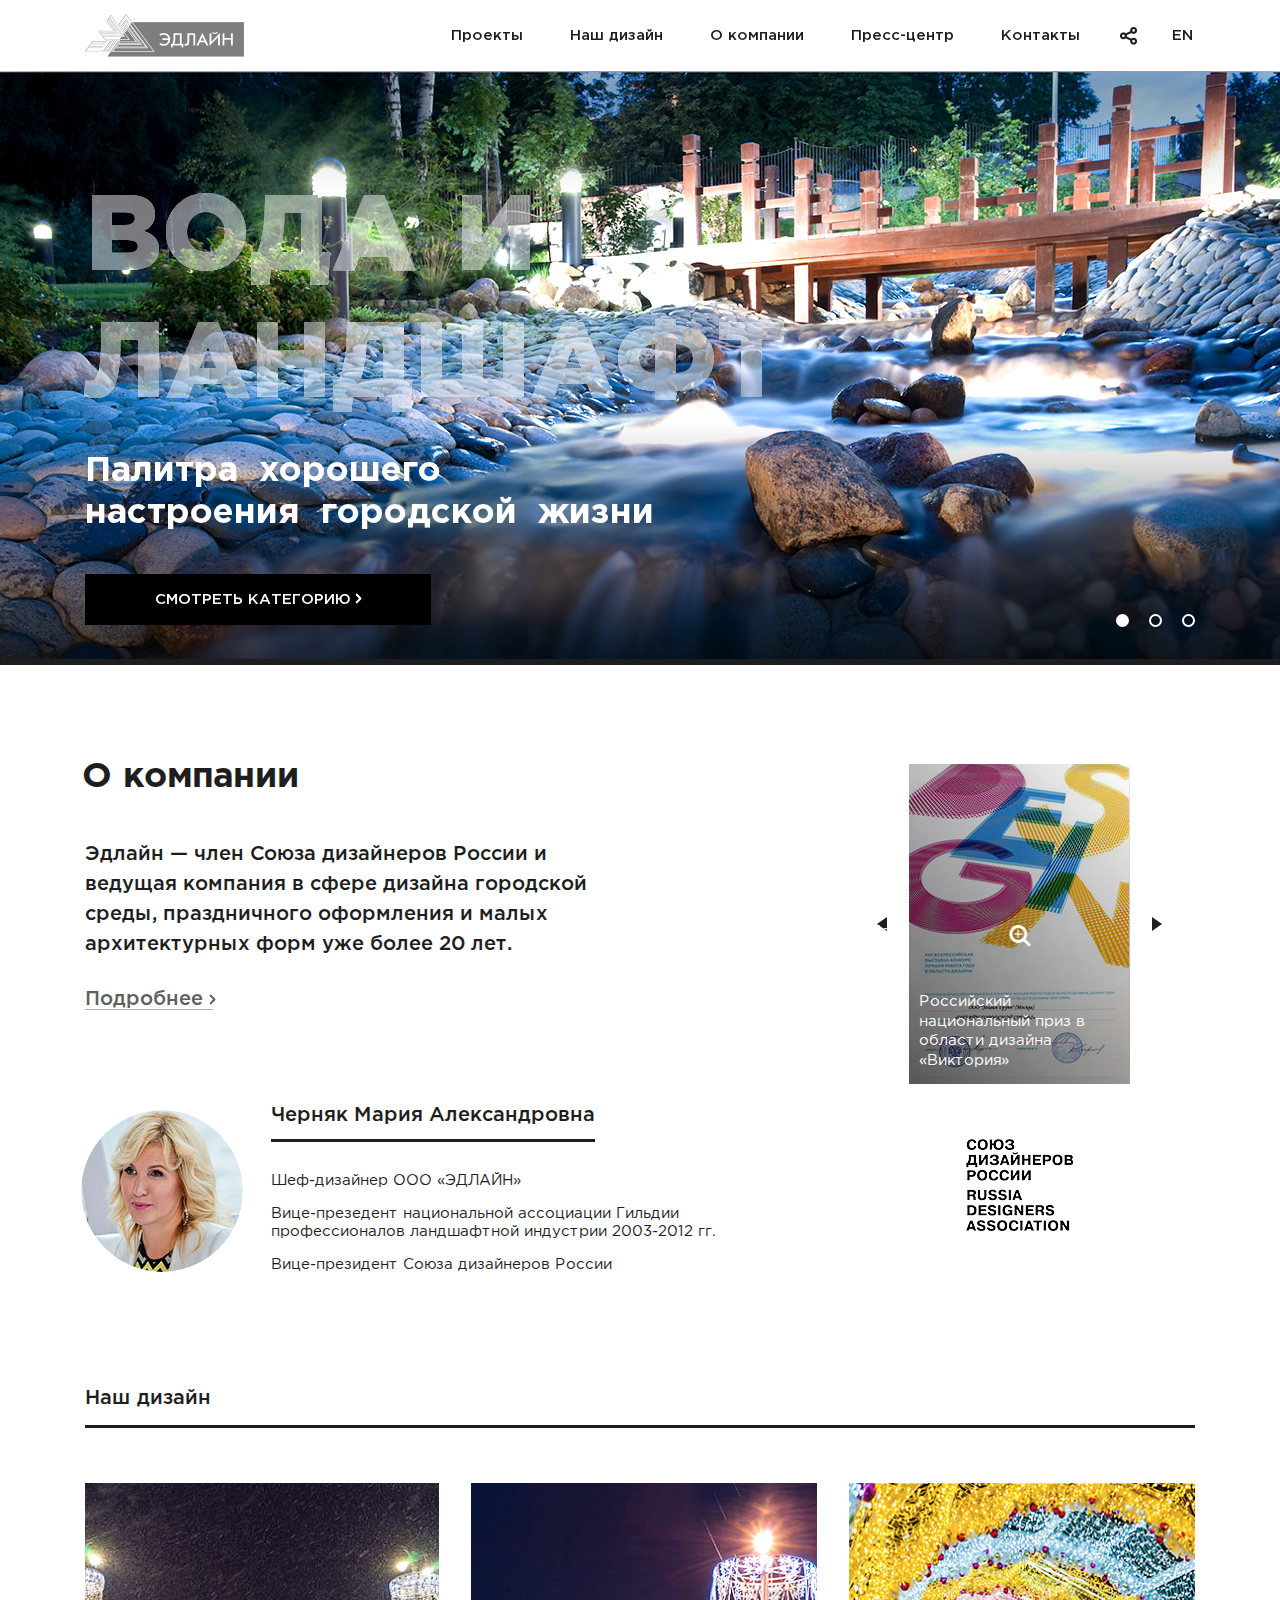
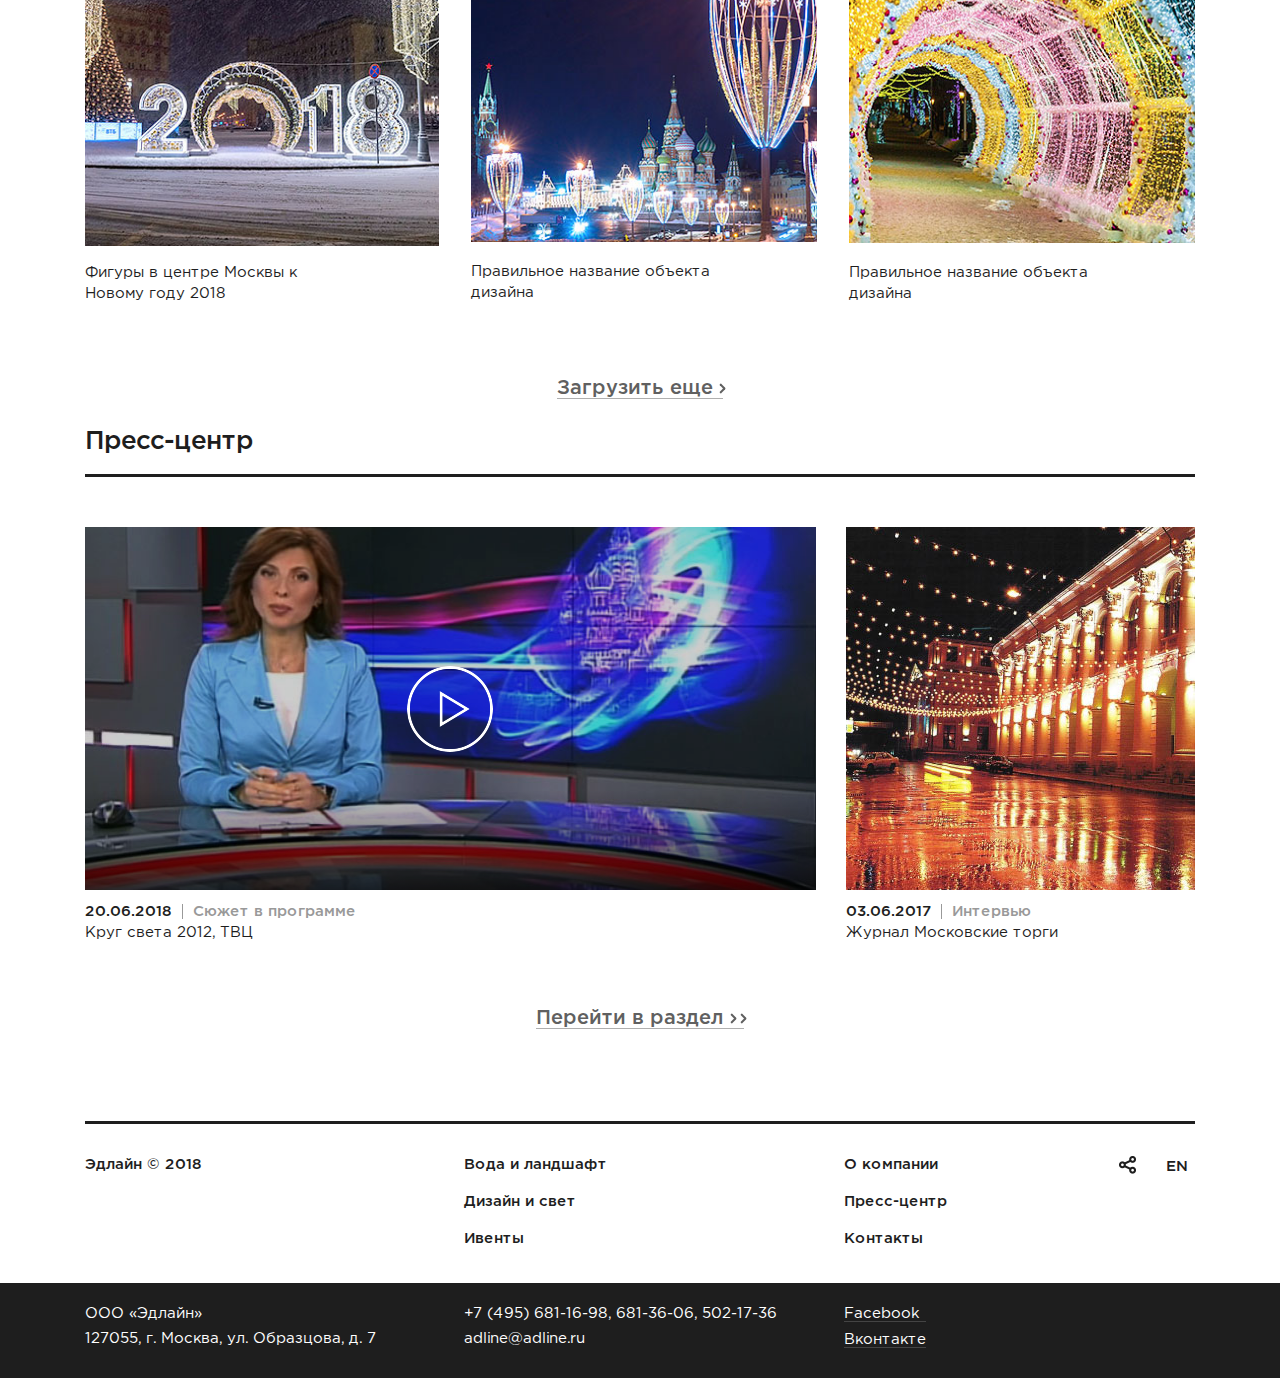
==== index.html @ bed056e4 "new" ====
<!DOCTYPE html>
<html lang="ru">
  <head>
    <meta charset="utf-8">
    <title>Главная станица</title>
    <meta name="viewport" content="width=device-width, user-scalable=no, initial-scale=1.0, maximum-scale=1.0, minimum-scale=1.0">
    <meta http-equiv="X-UA-Compatible" content="ie=edge">
    <link rel="shorcat icon" href="favicon.ico" type="image/x-icon">
    <link rel="stylesheet" href="css/main.css">
  </head>
  <body>
    <div class="conteiner">
      <div class="bg"></div>
      <div class="header__drop js-drop">
        <div><span></span><span></span><span></span></div>
      </div>
      <nav class="topline">
        <li class="topline__item"><a class="topline__link" href="progect.html">Проекты</a></li>
        <li class="topline__item"><a class="topline__link" href="design.html">Наш дизайн</a></li>
        <li class="topline__item"><a class="topline__link" href="about.html">О компании</a></li>
        <li class="topline__item"><a class="topline__link" href="press.html">Пресс-центр</a></li>
        <li class="topline__item"><a class="topline__link" href="contact.html">Контакты</a></li>
      </nav>
      <header class="header"><a class="header__logo" href="/"></a>
        <div class="header__right">
          <nav class="header__nav">
            <li class="header__nav__item"><a class="header__nav__link" href="progect.html">Проекты</a></li>
            <li class="header__nav__item"><a class="header__nav__link" href="design.html">Наш дизайн</a></li>
            <li class="header__nav__item"><a class="header__nav__link" href="about.html">О компании</a></li>
            <li class="header__nav__item"><a class="header__nav__link" href="press.html">Пресс-центр</a></li>
            <li class="header__nav__item"><a class="header__nav__link" href="contact.html">Контакты</a></li>
          </nav>
          <div class="header__share"></div>
          <div class="header__language"><span>en</span></div>
        </div>
      </header>
      <main class="main">
        <div class="content">
          <div class="fnc-slider example-slider">
            <div class="fnc-slider__slides"></div>
            <div class="fnc-slide m--active-slide">
              <div class="fnc-slide__inner">
                <div class="fnc-slide__image"></div>
                <div class="fnc-slide__bottom"></div>
                <div class="fnc-slide__content">
                  <div class="fnc-slide__heading-wrap"><span class="fnc-slide__heading-hidden">
                      <div class="fnc-slide__title">вода и</div>
                      <div class="fnc-slide__title">ландшафт</div></span>
                    <h2 class="fnc-slide__heading">
                      <div class="fnc-slide__title">вода и</div>
                      <div class="fnc-slide__title">ландшафт</div>
                    </h2>
                  </div>
                  <div class="fnc-slide__text">Палитра хорошего</div>
                  <div class="fnc-slide__text">настроения городской жизни</div><a class="fnc-slide__btn" href="#">смотреть категорию<i class="icon-angle-right-white"></i></a>
                </div>
              </div>
            </div>
            <div class="fnc-slide">
              <div class="fnc-slide__inner">
                <div class="fnc-slide__image"></div>
                <div class="fnc-slide__bottom"></div>
                <div class="fnc-slide__content">
                  <div class="fnc-slide__heading-wrap"><span class="fnc-slide__heading-hidden">
                      <div class="fnc-slide__title">наш</div>
                      <div class="fnc-slide__title">дизайн</div></span>
                    <h2 class="fnc-slide__heading">
                      <div class="fnc-slide__title">наш</div>
                      <div class="fnc-slide__title">дизайн</div>
                    </h2>
                  </div>
                  <div class="fnc-slide__text">Палитра хорошего</div>
                  <div class="fnc-slide__text">настроения городской жизни2</div><a class="fnc-slide__btn" href="#">смотреть категорию<i class="icon-angle-right-white"></i></a>
                </div>
              </div>
            </div>
            <div class="fnc-slide">
              <div class="fnc-slide__inner">
                <div class="fnc-slide__image"></div>
                <div class="fnc-slide__bottom"></div>
                <div class="fnc-slide__content">
                  <div class="fnc-slide__heading-wrap"><span class="fnc-slide__heading-hidden">
                      <div class="fnc-slide__title">ивенты и</div>
                      <div class="fnc-slide__title">мероприятия</div></span>
                    <h2 class="fnc-slide__heading">
                      <div class="fnc-slide__title">ивенты и</div>
                      <div class="fnc-slide__title">мероприятия</div>
                    </h2>
                  </div>
                  <div class="fnc-slide__text">Палитра хорошего</div>
                  <div class="fnc-slide__text">настроения городской жизни3</div><a class="fnc-slide__btn" href="#">смотреть категорию<i class="icon-angle-right-white"></i></a>
                </div>
              </div>
            </div>
            <div class="fnc-nav">
              <div class="fnc-nav__bgs">
                <div class="fnc-nav__bg m--active-nav-bg"></div>
                <div class="fnc-nav__bg"></div>
                <div class="fnc-nav__bg"></div>
              </div>
              <div class="fnc-nav__controls"><span class="fnc-nav__control"><span class="fnc-nav__control-progress"></span></span><span class="fnc-nav__control"><span class="fnc-nav__control-progress"></span></span><span class="fnc-nav__control"><span class="fnc-nav__control-progress"></span></span></div>
            </div>
          </div>
          <article class="window__inner">
            <div class="main-feed">
              <section class="main-feed__right">
                <div class="simple-slider">
                  <div class="simple-slider__wrap js-slider">
                    <div class="simple-slider__image" style="background-image: url(image/simple-slide-1.jpg">
                      <div class="simple-slider__title">Российский национальный приз в области дизайна «Виктория»</div>
                    </div>
                    <div class="simple-slider__image" style="background-image: url('http://www.mironova-design.ru/I/awards/avard_.jpg">
                      <div class="simple-slider__title">Российский национальный приз в области дизайна2</div>
                    </div>
                    <div class="simple-slider__image" style="background-image: url('https://www.bl-g.ru/about/diplomas/nagrady_russian_design_2011.JPG">
                      <div class="simple-slider__title">Российский национальный приз в области дизайна 3</div>
                    </div>
                  </div>
                  <div class="simple-slider__zoom"></div><a class="simple-slider__link js-slider-link" href="#">left<i class="icon-chevron-left"></i></a><a class="simple-slider__link js-slider-link" href="#">right<i class="icon-chevron-right"></i></a>
                </div><img class="main-feed__right__text" src="image/main-feed-text.png">
              </section>
              <section class="main-feed__info">
                <h1 class="main-feed__title">О компании</h1>
                <p class="main-feed__text">Эдлайн — член Союза дизайнеров России и ведущая компания в сфере дизайна городской среды, праздничного оформления и малых архитектурных форм уже более 20 лет.</p><a class="link-article__inner" href="#">Подробнее<i class="icon-angle-right-gray"></i></a>
              </section>
              <section class="main-feed__author"><img class="main-feed__author__image" src="image/author.jpg">
                <div class="main-feed__author__content">
                  <div class="main-feed__author__title">Черняк Мария Александровна</div>
                  <p>Шеф-дизайнер ООО «ЭДЛАЙН»</p>
                  <p>Вице-презедент национальной ассоциации Гильдии профессионалов ландшафтной индустрии 2003-2012 гг.</p>
                  <p>Вице-президент Союза дизайнеров России</p>
                </div>
              </section>
            </div>
            <div class="articlle-vertical">
              <div class="articlle-vertical__title">Наш дизайн</div>
              <div class="articlle-vertical__items"><a class="articlle-vertical__item" href="#"><span class="articlle-vertical__image-wrap"><img class="articlle-vertical__image" src="image/1.jpg"></span>
                  <div class="articlle-vertical__name">Фигуры в центре Москвы к Новому году 2018</div></a><a class="articlle-vertical__item" href="#"><span class="articlle-vertical__image-wrap"><img class="articlle-vertical__image" src="image/2.jpg"></span>
                  <div class="articlle-vertical__name">Правильное название объекта дизайна</div></a><a class="articlle-vertical__item" href="#"><span class="articlle-vertical__image-wrap"><img class="articlle-vertical__image" src="image/3.jpg"></span>
                  <div class="articlle-vertical__name">Правильное название объекта дизайна</div></a></div>
              <div class="link-article"><a class="link-article__inner" href="#">Загрузить еще<i class="icon-angle-right-gray"></i></a></div>
            </div>
            <div class="articlle-anonce">
              <div class="articlle-anonce__title">Пресс-центр</div>
              <div class="articlle-anonce__items"><a class="articlle-anonce__item articlle-anonce__item--video" href="#"><span class="articlle-anonce__image-wrap"><img class="articlle-anonce__image" src="image/4.jpg"><span class="articlle-anonce__play"></span></span>
                  <div class="articlle-anonce__sub-title"><span class="articlle-anonce__date">20.06.2018</span><span class="articlle-anonce__info">Сюжет в программе </span></div>
                  <div class="articlle-anonce__name">Круг света 2012, ТВЦ</div></a><a class="articlle-anonce__item" href="#"><span class="articlle-anonce__image-wrap"><img class="articlle-anonce__image" src="image/5.jpg"></span>
                  <div class="articlle-anonce__sub-title"><span class="articlle-anonce__date">03.06.2017</span><span class="articlle-anonce__info">Интервью</span></div>
                  <div class="articlle-anonce__name">Журнал Московские торги </div></a></div>
              <div class="link-article"><a class="link-article__inner" href="#">Перейти в раздел<i class="icon-angle-right-gray"></i><i class="icon-angle-right-gray"></i></a></div>
            </div>
          </article>
        </div>
      </main>
      <footer class="footer">
        <div class="window__inner">
          <div class="footer__top">
            <div class="footer__top__copy">Эдлайн &copy; 2018</div>
            <div class="footer__top__right"><span class="footer__top__share"></span><span>EN</span></div>
            <nav class="footer__top__menu">
              <ul class="footer__top__items">
                <li class="footer__top__list"><a class="footer__top__link" href="#">Вода и ландшафт</a></li>
                <li class="footer__top__list"><a class="footer__top__link" href="#">Дизайн и свет</a></li>
                <li class="footer__top__list"><a class="footer__top__link" href="#">Ивенты</a></li>
              </ul>
              <ul class="footer__top__items">
                <li class="footer__top__list"><a class="footer__top__link" href="#">О компании</a></li>
                <li class="footer__top__list"><a class="footer__top__link" href="#">Пресс-центр</a></li>
                <li class="footer__top__list"><a class="footer__top__link" href="#">Контакты</a></li>
              </ul>
            </nav>
          </div>
        </div>
        <div class="footer__bottom">
          <div class="window__inner">
            <div class="footer__bottom__inner">
              <div class="footer__bottom__adress">
                <div class="footer__bottom__margin">ООО «Эдлайн»</div>
                <div>127055, г. Москва, ул. Образцова, д. 7</div>
              </div>
              <div class="footer__bottom__right">
                <div class="footer__bottom__contacts">
                  <div class="footer__bottom__margin"><a class="footer__bottom__link" href="tel:+74956811698">+7 (495) 681-16-98, </a><a class="footer__bottom__link" href="tel:+74956813606">681-36-06, </a><a class="footer__bottom__link" href="tel:+74955021736">502-17-36</a></div>
                  <div><a class="footer__bottom__link" href="mailto::adline@adline.ru">adline@adline.ru</a></div>
                </div>
                <div class="footer__bottom__social">
                  <div class="footer__bottom__margin"><a class="footer__bottom__social-link" href="">Facebook</a></div>
                  <div><a class="footer__bottom__social-link" href="">Вконтакте</a></div>
                </div>
              </div>
              <div class="footer__bottom__back">&#8195;</div>
            </div>
          </div>
        </div>
      </footer>
    </div>
  </body>
  <script src="js/bower/jquery/dist/jquery.js"></script>
  <script src="js/bower/simple-slider/dist/simpleslider.min.js"></script>
  <script src="js/main.js?v=1"></script>
</html>
---- css/main.css ----
@-webkit-keyframes bg{0%{-webkit-transform:translateY(-244px);transform:translateY(-244px)}to{-webkit-transform:translateY(0);transform:translateY(0)}}@keyframes bg{0%{-webkit-transform:translateY(-244px);transform:translateY(-244px)}to{-webkit-transform:translateY(0);transform:translateY(0)}}@-webkit-keyframes bg2{0%{background-position:-80px -255px}to{background-position:-80px -355px}}@keyframes bg2{0%{background-position:-80px -255px}to{background-position:-80px -355px}}@-webkit-keyframes drop{0%{-webkit-transform:translateY(0);transform:translateY(0)}50%{-webkit-transform:translateY(30px);transform:translateY(30px)}to{-webkit-transform:translateY(10px);transform:translateY(10px)}}@keyframes drop{0%{-webkit-transform:translateY(0);transform:translateY(0)}50%{-webkit-transform:translateY(30px);transform:translateY(30px)}to{-webkit-transform:translateY(10px);transform:translateY(10px)}}@font-face{font-family:'GothamPro-BoldItalic';src:url(../fonts/GothamPro-BoldItalic.eot);src:local("Gotham Pro Bold Italic"),local("GothamPro-BoldItalic"),url(../fonts/GothamPro-BoldItalic.eot?#iefix) format("embedded-opentype"),url(../fonts/GothamPro-BoldItalic.woff) format("woff"),url(../fonts/GothamPro-BoldItalic.ttf) format("truetype");font-weight:700;font-style:italic}@font-face{font-family:'GothamPro-Italic';src:url(../fonts/GothamPro-Italic.eot);src:local("Gotham Pro Italic"),local("GothamPro-Italic"),url(../fonts/GothamPro-Italic.eot?#iefix) format("embedded-opentype"),url(../fonts/GothamPro-Italic.woff) format("woff"),url(../fonts/GothamPro-Italic.ttf) format("truetype");font-weight:400;font-style:italic}@font-face{font-family:'GothamPro-Medium';src:url(../fonts/GothamPro-Medium.eot);src:local("Gotham Pro Medium"),local("GothamPro-Medium"),url(../fonts/GothamPro-Medium.eot?#iefix) format("embedded-opentype"),url(../fonts/GothamPro-Medium.woff) format("woff"),url(../fonts/GothamPro-Medium.ttf) format("truetype");font-weight:500;font-style:normal}@font-face{font-family:'GothamPro-BlackItalic';src:url(../fonts/GothamPro-BlackItalic.eot);src:local("Gotham Pro Black Italic"),local("GothamPro-BlackItalic"),url(../fonts/GothamPro-BlackItalic.eot?#iefix) format("embedded-opentype"),url(../fonts/GothamPro-BlackItalic.woff) format("woff"),url(../fonts/GothamPro-BlackItalic.ttf) format("truetype");font-weight:900;font-style:italic}@font-face{font-family:'GothamPro-Bold';src:url(../fonts/GothamPro-Bold.eot);src:local("Gotham Pro Bold"),local("GothamPro-Bold"),url(../fonts/GothamPro-Bold.eot?#iefix) format("embedded-opentype"),url(../fonts/GothamPro-Bold.woff) format("woff"),url(../fonts/GothamPro-Bold.ttf) format("truetype");font-weight:700;font-style:normal}@font-face{font-family:'GothamProNarrow-Bold';src:url(../fonts/GothamProNarrow-Bold.eot);src:local("Gotham Pro Narrow Bold"),local("GothamProNarrow-Bold"),url(../fonts/GothamProNarrow-Bold.eot?#iefix) format("embedded-opentype"),url(../fonts/GothamProNarrow-Bold.woff) format("woff"),url(../fonts/GothamProNarrow-Bold.ttf) format("truetype");font-weight:700;font-style:normal}@font-face{font-family:'GothamProNarrow-Medium';src:url(../fonts/GothamProNarrow-Medium.eot);src:local("Gotham Pro Narrow Medium"),local("GothamProNarrow-Medium"),url(../fonts/GothamProNarrow-Medium.eot?#iefix) format("embedded-opentype"),url(../fonts/GothamProNarrow-Medium.woff) format("woff"),url(../fonts/GothamProNarrow-Medium.ttf) format("truetype");font-weight:500;font-style:normal}@font-face{font-family:'GothamPro-LightItalic';src:url(../fonts/GothamPro-LightItalic.eot);src:local("Gotham Pro Light Italic"),local("GothamPro-LightItalic"),url(../fonts/GothamPro-LightItalic.eot?#iefix) format("embedded-opentype"),url(../fonts/GothamPro-LightItalic.woff) format("woff"),url(../fonts/GothamPro-LightItalic.ttf) format("truetype");font-weight:300;font-style:italic}@font-face{font-family:'GothamPro-Light';src:url(../fonts/GothamPro-Light.eot);src:local("Gotham Pro Light"),local("GothamPro-Light"),url(../fonts/GothamPro-Light.eot?#iefix) format("embedded-opentype"),url(../fonts/GothamPro-Light.woff) format("woff"),url(../fonts/GothamPro-Light.ttf) format("truetype");font-weight:300;font-style:normal}@font-face{font-family:'GothamPro-Black';src:url(../fonts/GothamPro-Black.eot);src:local("Gotham Pro Black"),local("GothamPro-Black"),url(../fonts/GothamPro-Black.eot?#iefix) format("embedded-opentype"),url(../fonts/GothamPro-Black.woff) format("woff"),url(../fonts/GothamPro-Black.ttf) format("truetype");font-weight:900;font-style:normal}@font-face{font-family:'GothamPro';src:url(../fonts/GothamPro.eot);src:local("Gotham Pro"),local("GothamPro"),url(../fonts/GothamPro.eot?#iefix) format("embedded-opentype"),url(../fonts/GothamPro.woff) format("woff"),url(../fonts/GothamPro.ttf) format("truetype");font-weight:400;font-style:normal}@font-face{font-family:'GothamPro-MediumItalic';src:url(../fonts/GothamPro-MediumItalic.eot);src:local("Gotham Pro Medium Italic"),local("GothamPro-MediumItalic"),url(../fonts/GothamPro-MediumItalic.eot?#iefix) format("embedded-opentype"),url(../fonts/GothamPro-MediumItalic.woff) format("woff"),url(../fonts/GothamPro-MediumItalic.ttf) format("truetype");font-weight:500;font-style:italic}body,html{height:100%}body{margin:0;line-height:1;font-size:15px;font-family:'GothamPro',sans-serif;background-color:#fff;color:#1e1e1e}body.hidden{overflow:hidden}article,aside,figure,footer,header,main,nav,section{display:block}*,:after,:before{-webkit-box-sizing:border-box;box-sizing:border-box}h1,h2,h3,h4,h5{font-weight:700}ul{padding:0;margin:0;list-style:0}h1,h2,h3,h4,h5,p{margin:0 0 15px}.conteiner,.main{display:-webkit-box;display:-ms-flexbox;display:flex}.main{-webkit-box-flex:1;-ms-flex:1;flex:1}.conteiner{min-height:100%;-webkit-box-orient:vertical;-webkit-box-direction:normal;-ms-flex-direction:column;flex-direction:column;-webkit-box-pack:justify;-ms-flex-pack:justify;justify-content:space-between;margin:auto;background-color:#fff;max-width:1280px;min-width:768px}@media screen and (max-width:480px){.conteiner{min-width:100%}}.window__inner{padding:0 85px;margin:auto;position:relative}@media screen and (max-width:768px){.window__inner{padding:0 51px}}.content{-webkit-box-flex:1;-ms-flex:1 1 auto;flex:1 1 auto}.clear{clear:both;height:15px}.bg{background:#fff;background-repeat:no-repeat;background-attachment:fixed;background-position:top left;background-size:auto 100%;position:fixed;width:100%;height:100%;z-index:-1}.link-article{text-align:center}.link-article__inner{color:#606060;text-decoration:none;font-size:20px;font-family:'GothamPro-Medium';display:inline-block}.link-article__inner i{position:relative;top:-2px;left:5px}.link-article__inner:after{content:" ";display:block;width:100%;background:#afafaf;height:1px}.link-article__inner:hover:after{background:0 0}.articlle-anonce{padding-bottom:92px}.articlle-anonce__title{font-size:26px;font-family:'GothamPro-Medium';border-bottom:3px solid #1e1e1e;padding-bottom:19px;margin-bottom:50px}.articlle-anonce__items{display:-webkit-box;display:-ms-flexbox;display:flex;-webkit-box-orient:horizontal;-webkit-box-direction:normal;-ms-flex-direction:row;flex-direction:row;margin-right:-30px;margin-bottom:65px}.articlle-anonce__item{text-decoration:none;margin-right:30px;-webkit-box-flex:1;-ms-flex:1 1 auto;flex:1 1 auto}.articlle-anonce__item--video{-webkit-box-flex:2;-ms-flex:2 1 730px;flex:2 1 730px}.articlle-anonce__item--video .articlle-anonce__image-wrap{position:relative}.articlle-anonce__item--video .articlle-anonce__image-wrap:before{content:"";display:block;width:100%;height:100%;position:absolute;left:0;top:0;z-index:1;background:rgba(0,0,0,.2)}.articlle-anonce__item--video .articlle-anonce__image-wrap:after{content:"";display:block;position:absolute;bottom:0;left:0;width:100%;height:100px;background:-webkit-gradient(linear,left top,left bottom,from(transparent),to(rgba(0,0,0,.75)));background:-o-linear-gradient(top,transparent 0%,rgba(0,0,0,.75) 100%);background:linear-gradient(to bottom,transparent 0%,rgba(0,0,0,.75) 100%);filter:progid:DXImageTransform.Microsoft.gradient( startColorstr='#00000000', endColorstr='#a6000000',GradientType=0 )}.articlle-anonce__play{display:block;position:absolute;left:50%;top:50%;-webkit-transform:translate(-50%,-50%);-ms-transform:translate(-50%,-50%);transform:translate(-50%,-50%);width:86px;height:86px;z-index:1;background:url(../image/play.svg)}.articlle-anonce__image-wrap{display:block;max-height:363px;min-height:218px;overflow:hidden;margin-bottom:14px}@media screen and (max-width:768px){.articlle-anonce__image-wrap{max-height:218px}}.articlle-anonce__image{max-width:100%;min-width:100%}.articlle-anonce__name{width:70%;color:#1e1e1e;line-height:1.4}.articlle-anonce__sub-title{margin-bottom:3px}.articlle-anonce__date{font-family:'GothamPro-Medium';color:#1e1e1e;padding-right:10px}.articlle-anonce__info{display:inline-block;font-family:'GothamPro-Medium';color:#999;padding-left:10px;border-left:1px solid #999}.articlle-vertical{padding-bottom:30px}.articlle-vertical__title{font-size:20px;font-family:'GothamPro-Medium';border-bottom:3px solid #1e1e1e;padding-bottom:17px;margin-bottom:55px}.articlle-vertical__items{display:-webkit-box;display:-ms-flexbox;display:flex;-webkit-box-orient:horizontal;-webkit-box-direction:normal;-ms-flex-direction:row;flex-direction:row;margin-right:-32px;margin-bottom:74px}.articlle-vertical__item{text-decoration:none;margin-right:32px}.articlle-vertical__image-wrap{display:block;max-height:363px;min-height:218px;overflow:hidden;margin-bottom:16px}@media screen and (max-width:768px){.articlle-vertical__image-wrap{max-height:218px}}.articlle-vertical__image{max-width:100%;min-width:100%}.articlle-vertical__name{width:70%;color:#1e1e1e;line-height:1.4}.fnc-slider{overflow:hidden;-webkit-box-sizing:border-box;box-sizing:border-box;position:relative;height:594px}@media screen and (max-width:480px){.fnc-slider{height:450px}}.fnc-slide,.fnc-slider:after{position:absolute;left:0;width:100%}.fnc-slider:after{content:"";bottom:0;z-index:1;background:#fff;height:6px}@media screen and (max-width:480px){.fnc-slider:after{height:5px}}.fnc-slide{height:594px;overflow:hidden;top:0;-webkit-transform:translate3d(0,0,0);transform:translate3d(0,0,0)}@media screen and (max-width:480px){.fnc-slide{height:450px}}.fnc-slide__slides{-webkit-transition:-webkit-transform 1s .66667s;-o-transition:transform 1s .66667s;transition:transform 1s .66667s;transition:transform 1s .66667s,-webkit-transform 1s .66667s}.fnc-slide__inner,.fnc-slide__slides{position:relative;height:100%}.fnc-slide__image{background-position:center top;-webkit-transform:translate3d(0,0,0);transform:translate3d(0,0,0);height:100%;min-height:862px;background-size:auto 862px}@media screen and (max-width:480px){.fnc-slide__image{height:718px}}.fnc-slide__bottom{position:absolute;left:0;bottom:6px;width:100%;height:40%;z-index:2;background:-webkit-gradient(linear,left top,left bottom,from(transparent),to(rgba(0,0,0,.75)));background:-o-linear-gradient(top,transparent 0%,rgba(0,0,0,.75) 100%);background:linear-gradient(to bottom,transparent 0%,rgba(0,0,0,.75) 100%);filter:progid:DXImageTransform.Microsoft.gradient( startColorstr='#00000000', endColorstr='#a6000000',GradientType=0 )}@media screen and (max-width:480px){.fnc-slide__bottom{height:5px}}.fnc-slide__content{z-index:2;position:absolute;left:85px;bottom:40px}@media screen and (max-width:480px){.fnc-slide__content{left:5%;right:5%;text-align:center;bottom:30px}}.fnc-slide__heading-wrap{position:relative}.fnc-slide__heading-hidden{position:absolute;z-index:1}.fnc-slide__heading{display:none;text-transform:inherit;background-position:-80px -105px;background-repeat:no-repeat;background-size:auto 862px;position:relative;z-index:2;-webkit-background-clip:text;-o-background-clip:text;-moz-background-clip:text;background-clip:text;-webkit-text-fill-color:transparent;-o-text-fill-color:transparent;-ms-text-fill-color:transparent;-moz-text-fill-color:transparent;text-fill-color:transparent}@media screen and (max-width:480px){.fnc-slide__heading{margin-bottom:115px}}.fnc-slide__title{padding-right:20px;text-transform:uppercase;font-size:106px;color:rgba(255,255,255,.7);word-spacing:10px;font-family:'GothamPro-Black';line-height:1.2;white-space:nowrap}@media screen and (max-width:480px){.fnc-slide__title{font-size:66px;text-align:left}}.fnc-slide__title:nth-child(2){margin-bottom:19px}.fnc-slide__text{padding-right:20px;font-size:35px;color:#fff;word-spacing:10px;font-family:'GothamPro-Bold';line-height:1.2}@media screen and (max-width:480px){.fnc-slide__text{font-size:18px;text-align:left;position:absolute;top:-91px}}.fnc-slide__text:nth-child(3){margin-bottom:40px}@media screen and (max-width:480px){.fnc-slide__text:nth-child(3){top:-69px}}.fnc-slide__btn{font-family:'GothamPro-Medium';font-size:15px;padding:18px 70px;display:inline-block;background-color:#000;color:#fff;text-decoration:none;text-transform:uppercase}@media screen and (max-width:480px){.fnc-slide__btn{font-size:10px;padding:14px 50px}}.fnc-slide__btn i{left:3px;top:-2px}@media screen and (max-width:480px){.fnc-slide__btn i{top:-1px;width:7px;height:4px}.fnc-slide__btn i:before{left:-1px}}.fnc-slide.m--before-sliding{z-index:2!important;-webkit-transform:translate3d(100%,0,0);transform:translate3d(100%,0,0)}.fnc-slide.m--active-slide{z-index:1}.m--blend-bg-active .fnc-slide__inner,.m--global-blending-active .fnc-slide__inner{background-blend-mode:luminosity}.m--active-slide .fnc-slide__image{-webkit-animation:bg 7s linear infinite;animation:bg 7s linear infinite}.m--active-slide .fnc-slide__heading{-webkit-animation:bg2 7s linear infinite;animation:bg2 7s linear infinite;display:block}.credits-active .example-slider{-webkit-transform:translate3d(-400px,0,0) rotateY(10deg) scale(.9);transform:translate3d(-400px,0,0) rotateY(10deg) scale(.9)}.example-slider .fnc-slide-1 .fnc-slide__image{background-image:url(../image/assets/1.png)}.example-slider .fnc-slide-1 .fnc-slide__heading{background-image:url(../image/assets/1-1.png)}.example-slider .fnc-slide-2 .fnc-slide__image{background-image:url(../image/assets/2.png)}.example-slider .fnc-slide-2 .fnc-slide__heading{background-image:url(../image/assets/2-2.png)}.example-slider .fnc-slide-3 .fnc-slide__image{background-image:url(../image/assets/3.png)}.example-slider .fnc-slide-3 .fnc-slide__heading{background-image:url(../image/assets/3-3.png)}.example-slider .fnc-nav__control,.example-slider .fnc-slide__action-btn,.example-slider .fnc-slide__heading{font-family:"Open Sans",Helvetica,Arial,sans-serif}.fnc-nav{z-index:5;position:absolute;bottom:0;right:0;width:100vw}@media screen and (max-width:768px){.fnc-nav{width:100%}}.fnc-nav__bgs{z-index:-1;overflow:hidden}.fnc-nav__bg,.fnc-nav__bgs{position:absolute;left:0;top:0;width:100%;height:100%}.fnc-nav__bg.m--nav-bg-before{z-index:2!important;-webkit-transform:translateX(100%);-ms-transform:translateX(100%);transform:translateX(100%)}.fnc-nav__bg.m--active-nav-bg{z-index:1;-webkit-transition:-webkit-transform 1s .66667s;-o-transition:transform 1s .66667s;transition:transform 1s .66667s;transition:transform 1s .66667s,-webkit-transform 1s .66667s;-webkit-transform:translateX(0);-ms-transform:translateX(0);transform:translateX(0)}.fnc-nav__controls{font-size:0;display:-webkit-box;display:-ms-flexbox;display:flex;-webkit-box-orient:horizontal;-webkit-box-direction:normal;-ms-flex-direction:row;flex-direction:row;-webkit-box-pack:end;-ms-flex-pack:end;justify-content:flex-end;-webkit-box-align:end;-ms-flex-align:end;align-items:flex-end;padding:0 85px 38px 0}@media screen and (max-width:480px){.fnc-nav__controls{-webkit-box-pack:center;-ms-flex-pack:center;justify-content:center;padding:0 0 12px}}.fnc-nav__control{overflow:hidden;display:inline-block;width:13px;height:13px;border:2px solid #fff;background:inherit;cursor:pointer;-webkit-transition:background-color .5s;-o-transition:background-color .5s;transition:background-color .5s;margin-left:20px;outline:0;border-radius:50%}.fnc-nav__control.m--active-control{background:#fff}@media screen and (max-width:480px){.fnc-nav__control{width:10px;height:10px}}.fnc-nav__control-progress{position:absolute;left:0;bottom:0;width:100%;height:6px;background:#1e1e1e;-webkit-transform-origin:0 50%;-ms-transform-origin:0 50%;transform-origin:0 50%;-webkit-transform:scaleX(0);-ms-transform:scaleX(0);transform:scaleX(0);-webkit-transition-timing-function:linear!important;-o-transition-timing-function:linear!important;transition-timing-function:linear!important}@media screen and (max-width:480px){.fnc-nav__control-progress{height:4px}}.m--with-autosliding .m--active-control .fnc-nav__control-progress{-webkit-transform:scaleX(1);-ms-transform:scaleX(1);transform:scaleX(1)}.m--prev-control .fnc-nav__control-progress{-webkit-transform:translateX(100%);-ms-transform:translateX(100%);transform:translateX(100%);-webkit-transition:-webkit-transform .5s!important;-o-transition:transform .5s!important;transition:transform .5s!important;transition:transform .5s,-webkit-transform .5s!important}.m--reset-progress .fnc-nav__control-progress{-webkit-transform:scaleX(0);-ms-transform:scaleX(0);transform:scaleX(0);-webkit-transition:-webkit-transform 0s 0s!important;-o-transition:transform 0s 0s!important;transition:transform 0s 0s!important;transition:transform 0s 0s,-webkit-transform 0s 0s!important}.m--autosliding-blocked .fnc-nav__control-progress{-webkit-transition:all 0s 0s!important;-o-transition:all 0s 0s!important;transition:all 0s 0s!important;-webkit-transform:scaleX(0)!important;-ms-transform:scaleX(0)!important;transform:scaleX(0)!important}@media screen and (-ms-high-contrast:active),(-ms-high-contrast:none){.example-slider .fnc-slide .fnc-slide__heading{background:0 0;-webkit-text-fill-color:none}}@media screen and (max-width:1120px){.footer{font-size:14px}}@media screen and (max-width:768px){.footer{font-size:9px}}.footer__top{border-top:3px solid #1e1e1e;padding:33px 0 15px;font-family:"GothamPro-Medium";display:-webkit-box;display:-ms-flexbox;display:flex;-webkit-box-orient:horizontal;-webkit-box-direction:normal;-ms-flex-direction:row;flex-direction:row;-webkit-box-pack:justify;-ms-flex-pack:justify;justify-content:space-between;-ms-flex-wrap:wrap;flex-wrap:wrap}@media screen and (max-width:768px){.footer__top{padding:21px 0 12px}}.footer__top__copy{-webkit-box-flex:1;-ms-flex:1 1 198px;flex:1 1 198px}@media screen and (max-width:768px){.footer__top__copy{-webkit-box-flex:1;-ms-flex:1 1 121px;flex:1 1 121px}}.footer__top__right{-webkit-box-ordinal-group:4;-ms-flex-order:3;order:3;padding-right:8px}@media screen and (max-width:768px){.footer__top__right{padding-right:5px}}.footer__top__menu{-webkit-box-ordinal-group:3;-ms-flex-order:2;order:2;-webkit-box-flex:1;-ms-flex:1 1 475px;flex:1 1 475px;display:-webkit-box;display:-ms-flexbox;display:flex}@media screen and (max-width:768px){.footer__top__menu{-webkit-box-flex:1;-ms-flex:1 1 285px;flex:1 1 285px}}.footer__top__items{list-style-type:none}.footer__top__items:nth-child(1){width:58%}.footer__top__link{color:#1e1e1e;text-decoration:none}.footer__top__share{width:17px;height:18px;background:url(../image/share-top.png) no-repeat;cursor:pointer;background-size:contain;display:inline-block;margin:-4px 30px 0 0;position:relative;top:3px}@media screen and (max-width:768px){.footer__top__share{width:10px;height:11px;margin-right:18px}}.footer__top__list{margin-bottom:22px}@media screen and (max-width:768px){.footer__top__list{margin-bottom:12px}}.footer__bottom{background:#1e1e1e;color:#fff;padding:23px 0 30px}@media screen and (max-width:768px){.footer__bottom{padding:16px 0 25px}}.footer__bottom__inner{display:-webkit-box;display:-ms-flexbox;display:flex;-webkit-box-orient:horizontal;-webkit-box-direction:normal;-ms-flex-direction:row;flex-direction:row}.footer__bottom__adress{-webkit-box-flex:1;-ms-flex:1 1 198px;flex:1 1 198px}@media screen and (max-width:768px){.footer__bottom__adress{-webkit-box-flex:1;-ms-flex:1 1 146px;flex:1 1 146px}}.footer__bottom__right{display:-webkit-box;display:-ms-flexbox;display:flex;-webkit-box-orient:horizontal;-webkit-box-direction:normal;-ms-flex-direction:row;flex-direction:row;-webkit-box-flex:1;-ms-flex:1 1 475px;flex:1 1 475px}@media screen and (max-width:768px){.footer__bottom__right{-webkit-box-flex:1;-ms-flex:1 1 285px;flex:1 1 285px}}.footer__bottom__back{width:75px}.footer__bottom__link{color:#fff;text-decoration:none}.footer__bottom__contacts{width:58%}@media screen and (max-width:768px){.footer__bottom__contacts{width:62%}}.footer__bottom__social-link{color:#fff;text-decoration:none}.footer__bottom__social-link:after{content:" ";display:block;width:100%;background:#444;height:1px}.footer__bottom__social-link:hover:after,.main-feed__link:hover:after{background:0 0}.footer__bottom__margin{margin-bottom:10px}@media screen and (max-width:768px){.footer__bottom__margin{margin-bottom:5px}}.header{display:-webkit-box;display:-ms-flexbox;display:flex;-webkit-box-orient:horizontal;-webkit-box-direction:normal;-ms-flex-direction:row;flex-direction:row;-webkit-box-pack:justify;-ms-flex-pack:justify;justify-content:space-between;padding:14px 87px 14px 85px;font-family:"GothamPro-Medium";font-size:15px;-webkit-box-shadow:0 60px 70px 0 rgba(0,0,0,.4);box-shadow:0 60px 70px 0 rgba(0,0,0,.4);z-index:2}@media screen and (max-width:1120px){.header{font-size:14px;padding:14px 5vw}}@media screen and (max-width:868px){.header{font-size:12px}}@media screen and (max-width:768px){.header{padding:9px 5vw;font-size:9px}}@media screen and (max-width:480px){.header{padding:14px 5vw}}.header__logo{width:159px;height:43px;background:url(../image/logo.png) no-repeat;background-size:contain}@media screen and (max-width:768px){.header__logo{width:95px;height:26px}}@media screen and (max-width:480px){.header__logo{width:159px;height:43px}}.header__drop div,.header__right{display:-webkit-box;display:-ms-flexbox;display:flex;-webkit-box-orient:horizontal;-webkit-box-direction:normal;-ms-flex-direction:row;flex-direction:row;-webkit-box-align:center;-ms-flex-align:center;align-items:center}@media screen and (max-width:480px){.header__right{display:none}}.header__nav{list-style-type:none}.header__nav__item{font-size:0;display:inline-block;margin-left:42px}@media screen and (max-width:1120px){.header__nav__item{margin-left:2vw}}@media screen and (max-width:480px){.header__nav__item{margin-left:27px}}.header__nav__link{text-decoration:none;color:#1e1e1e;font-size:15px}@media screen and (max-width:1120px){.header__nav__link{font-size:14px}}@media screen and (max-width:868px){.header__nav__link{font-size:12px}}@media screen and (max-width:768px){.header__nav__link{font-size:9px}}.header__share{width:17px;height:18px;background:url(../image/share-top.png) no-repeat;margin-left:40px;cursor:pointer;background-size:contain}@media screen and (max-width:1120px){.header__share{margin-left:2vw}}@media screen and (max-width:768px){.header__share{width:10px;height:11px}}@media screen and (max-width:480px){.header__share{margin-left:24px}}.header__language{margin-left:35px;text-transform:uppercase}@media screen and (max-width:1120px){.header__language{margin-left:2vw}}@media screen and (max-width:480px){.header__language{margin-left:15px}}.header__drop{cursor:pointer;display:none;position:fixed;right:20px;top:23px;background-color:#7e7e7e;width:35px;height:35px;border-radius:10px;-webkit-transition:.4s ease-in-out;-o-transition:.4s ease-in-out;transition:.4s ease-in-out;z-index:10}@media screen and (max-width:480px){.header__drop{display:block}}.header__drop[data-rule=active]{-webkit-animation:drop .3s forwards;animation:drop .3s forwards}.header__drop div{-webkit-transform:rotate(0deg);-ms-transform:rotate(0deg);transform:rotate(0deg);height:100%;width:100%;-webkit-box-orient:vertical;-ms-flex-direction:column;flex-direction:column;-webkit-box-pack:center;-ms-flex-pack:center;justify-content:center}.header__drop span{display:block;background-color:#fff;width:23px;height:2px;margin:2px 0 4px;-webkit-transition:.5s;-o-transition:.5s;transition:.5s}.header__drop span.open:nth-child(1){-webkit-transform:rotate(45deg) translate(7px,6px);-ms-transform:rotate(45deg) translate(7px,6px);transform:rotate(45deg) translate(7px,6px)}.header__drop span.open:nth-child(2){-webkit-transform:rotate(-45deg) translate(-1px,1px);-ms-transform:rotate(-45deg) translate(-1px,1px);transform:rotate(-45deg) translate(-1px,1px)}.header__drop span.open:nth-child(3){opacity:0}.main-feed{padding-top:99px;padding-bottom:99px}.main-feed__title{font-family:"GothamPro-Bold";font-size:35px;margin-bottom:40px;position:relative;top:-4px;left:-3px}.main-feed__text{font-family:"GothamPro-Medium";font-size:20px;margin-bottom:30px;width:50%;line-height:1.5}.main-feed .link-article__inner,.main-feed__link{margin-bottom:95px}.main-feed__link{color:#606060;font-family:"GothamPro-Medium";text-decoration:none;display:inline-block;font-size:20px}.main-feed__link i{position:relative;top:-2px;left:5px}.main-feed__link:after{content:" ";display:block;width:100%;background:#afafaf;height:1px}.main-feed__right{float:right;margin-right:65px;text-align:center}.main-feed__author{width:60%}.main-feed__author__image{float:left;margin-right:24px;border-radius:50%;position:relative;left:-4px;top:5px}.main-feed__author__content{overflow:hidden}.main-feed__author__content p{margin-bottom:15px;line-height:1.2}.main-feed__author__title{display:inline-block;font-family:"GothamPro-Medium";font-size:20px;margin-bottom:30px;padding-bottom:14px;border-bottom:3px solid #1e1e1e}.simple-slider{position:relative;width:221px;margin-bottom:55px;height:320px;text-align:left;cursor:pointer}.simple-slider__wrap{position:absolute;top:0;left:0;z-index:1;width:100%;height:320px;overflow:hidden}.simple-slider__zoom{width:23px;height:23px;background:url(../image/zoom.svg);position:absolute;top:50%;left:50%;-webkit-transform:translateX(-50%);-ms-transform:translateX(-50%);transform:translateX(-50%);z-index:2}.simple-slider__image{width:100%;height:100%;background-repeat:no-repeat;background-size:cover;background-position:center center;display:-webkit-box;display:-ms-flexbox;display:flex;-webkit-box-align:end;-ms-flex-align:end;align-items:flex-end;padding:14px 10px}.simple-slider__image:before{content:"";display:block;position:absolute;top:0;left:0;height:320px;width:100%;background:-o-linear-gradient(45deg,rgba(0,0,0,.65) 0%,transparent 100%);background:linear-gradient(45deg,rgba(0,0,0,.65) 0%,transparent 100%);filter:progid:DXImageTransform.Microsoft.gradient( startColorstr='#a6000000', endColorstr='#00000000',GradientType=1 )}.simple-slider__title{color:#fff;position:relative;line-height:1.3}.simple-slider__link{position:absolute;top:50%;-webkit-transform:translateY(-50%);-ms-transform:translateY(-50%);transform:translateY(-50%);left:-32px;z-index:7;color:#fff;-webkit-transition:all .9s ease;-o-transition:all .9s ease;transition:all .9s ease;text-decoration:none;width:0;height:0;border-top:7px solid transparent;border-right:10px solid #1e1e1e;border-bottom:7px solid transparent}.simple-slider__link:last-child{left:auto;right:-32px;border-right:none;border-left:10px solid #1e1e1e}.simple-slider:hover .slider__link{background-color:rgba(0,0,0,.3)}.topline{position:fixed;top:0;left:0;right:0;overflow:hidden;overflow-y:scroll;display:-webkit-box;display:-ms-flexbox;display:flex;-webkit-box-orient:vertical;-webkit-box-direction:normal;-ms-flex-direction:column;flex-direction:column;list-style-type:none;-webkit-box-align:start;-ms-flex-align:start;align-items:flex-start;line-height:2;font-weight:400;padding:5rem 0 3rem 2rem;font-size:1.5rem;text-transform:capitalize;z-index:8;height:100%;background:#fff;-webkit-transition:.3s;-o-transition:.3s;transition:.3s;-webkit-transform:translateX(100%);-ms-transform:translateX(100%);transform:translateX(100%)}.topline__item{list-style-type:none;padding:0}.topline__item.active{font-weight:700}.topline__link{color:#1e1e1e;text-decoration:none}.topline[data-rule=open]{-webkit-transform:translateX(0%);-ms-transform:translateX(0%);transform:translateX(0%)}.icon-angle-right-gray,.icon-angle-right-white{position:relative;width:10px;height:7px;cursor:pointer;display:inline-block;-webkit-transform:rotate(-90deg);-ms-transform:rotate(-90deg);transform:rotate(-90deg)}.icon-angle-right-white:after,.icon-angle-right-white:before{content:"";display:inline;background-color:#fff;position:absolute;border-radius:2px;-webkit-transition:.3s cubic-bezier(.8,.5,.2,1.4);-o-transition:.3s cubic-bezier(.8,.5,.2,1.4);transition:.3s cubic-bezier(.8,.5,.2,1.4);width:100%;height:2px;top:2px}.icon-angle-right-white:before{-webkit-transform:rotate(45deg) scaleX(.7);-ms-transform:rotate(45deg) scaleX(.7);transform:rotate(45deg) scaleX(.7);left:-2px}.icon-angle-right-white:after{-webkit-transform:rotate(-45deg) scaleX(.7);-ms-transform:rotate(-45deg) scaleX(.7);transform:rotate(-45deg) scaleX(.7);left:2px}.icon-angle-right-gray:after,.icon-angle-right-gray:before{content:"";display:inline;background-color:#606060;position:absolute;border-radius:2px;-webkit-transition:.3s cubic-bezier(.8,.5,.2,1.4);-o-transition:.3s cubic-bezier(.8,.5,.2,1.4);transition:.3s cubic-bezier(.8,.5,.2,1.4);width:100%;height:2px;top:2px}.icon-angle-right-gray:before{-webkit-transform:rotate(45deg) scaleX(.7);-ms-transform:rotate(45deg) scaleX(.7);transform:rotate(45deg) scaleX(.7);left:-2px}.icon-angle-right-gray:after{-webkit-transform:rotate(-45deg) scaleX(.7);-ms-transform:rotate(-45deg) scaleX(.7);transform:rotate(-45deg) scaleX(.7);left:2px}
/*# sourceMappingURL=[data-uri] */
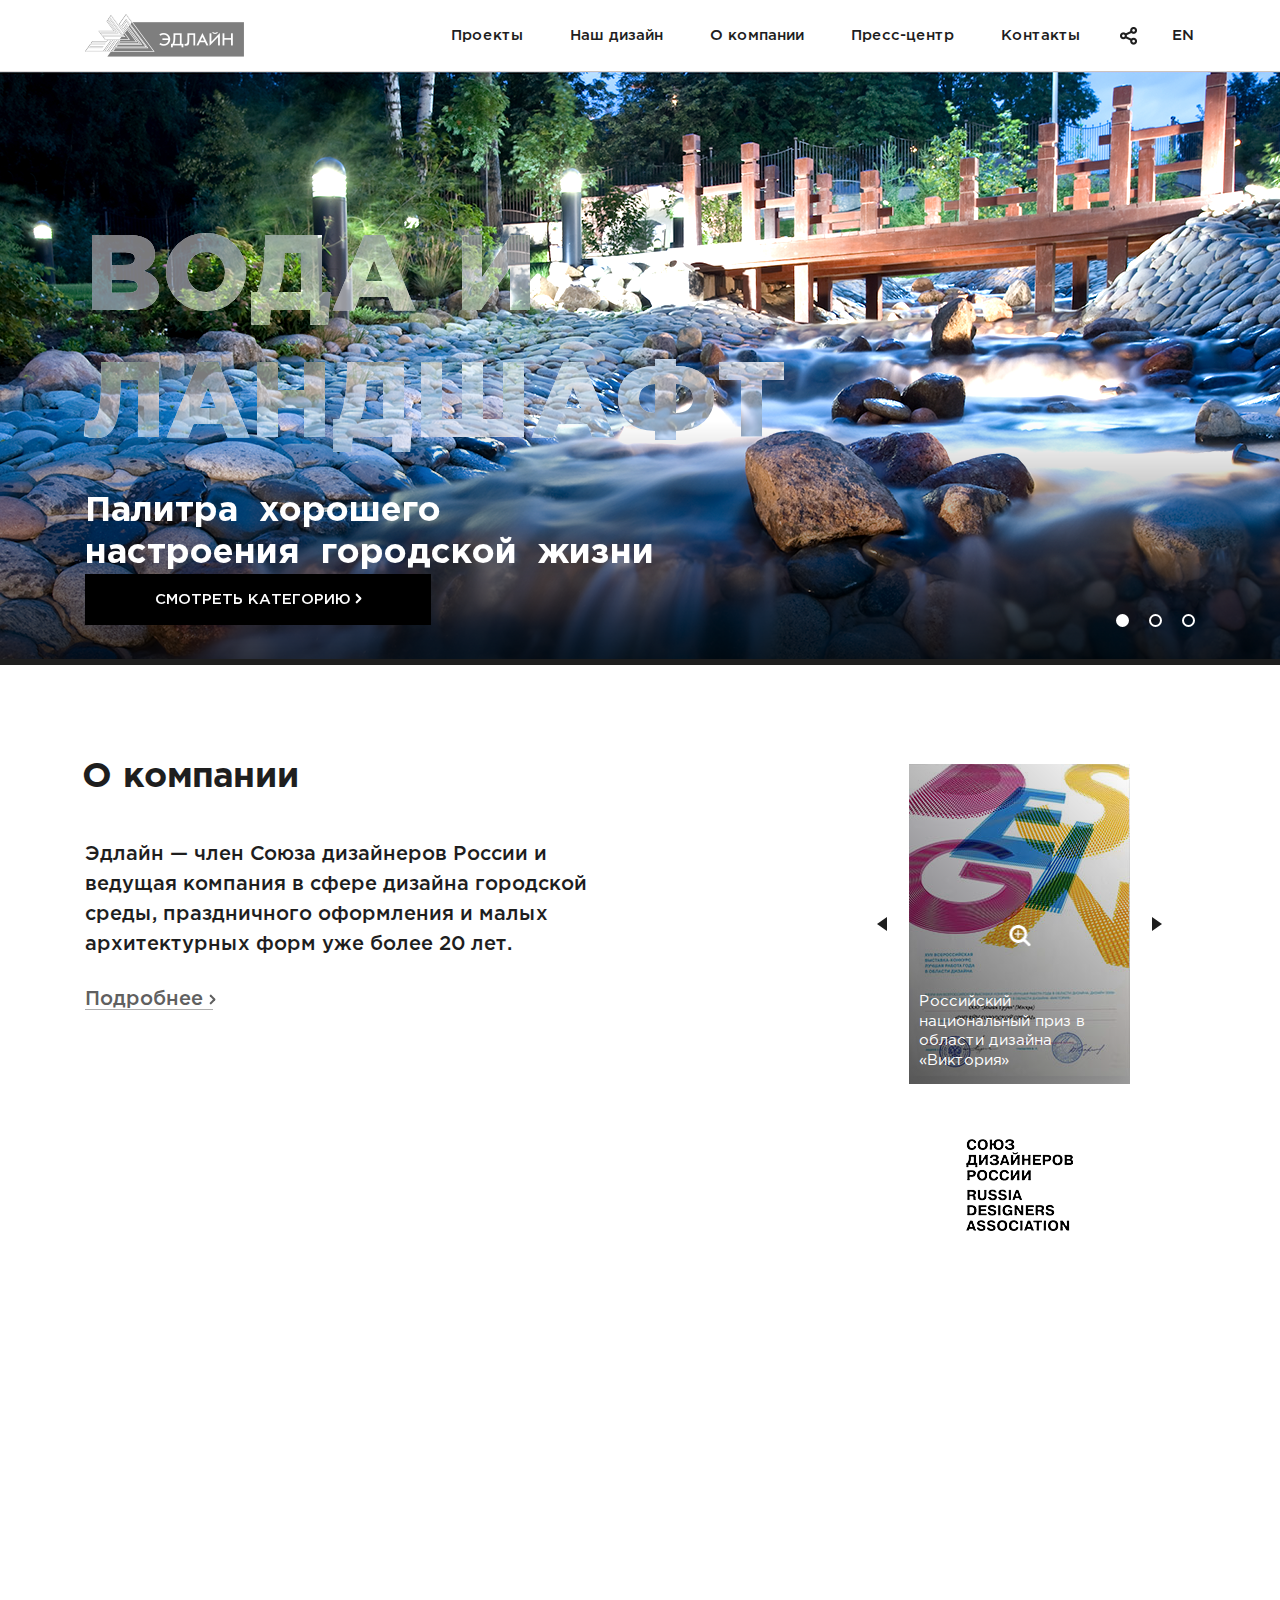
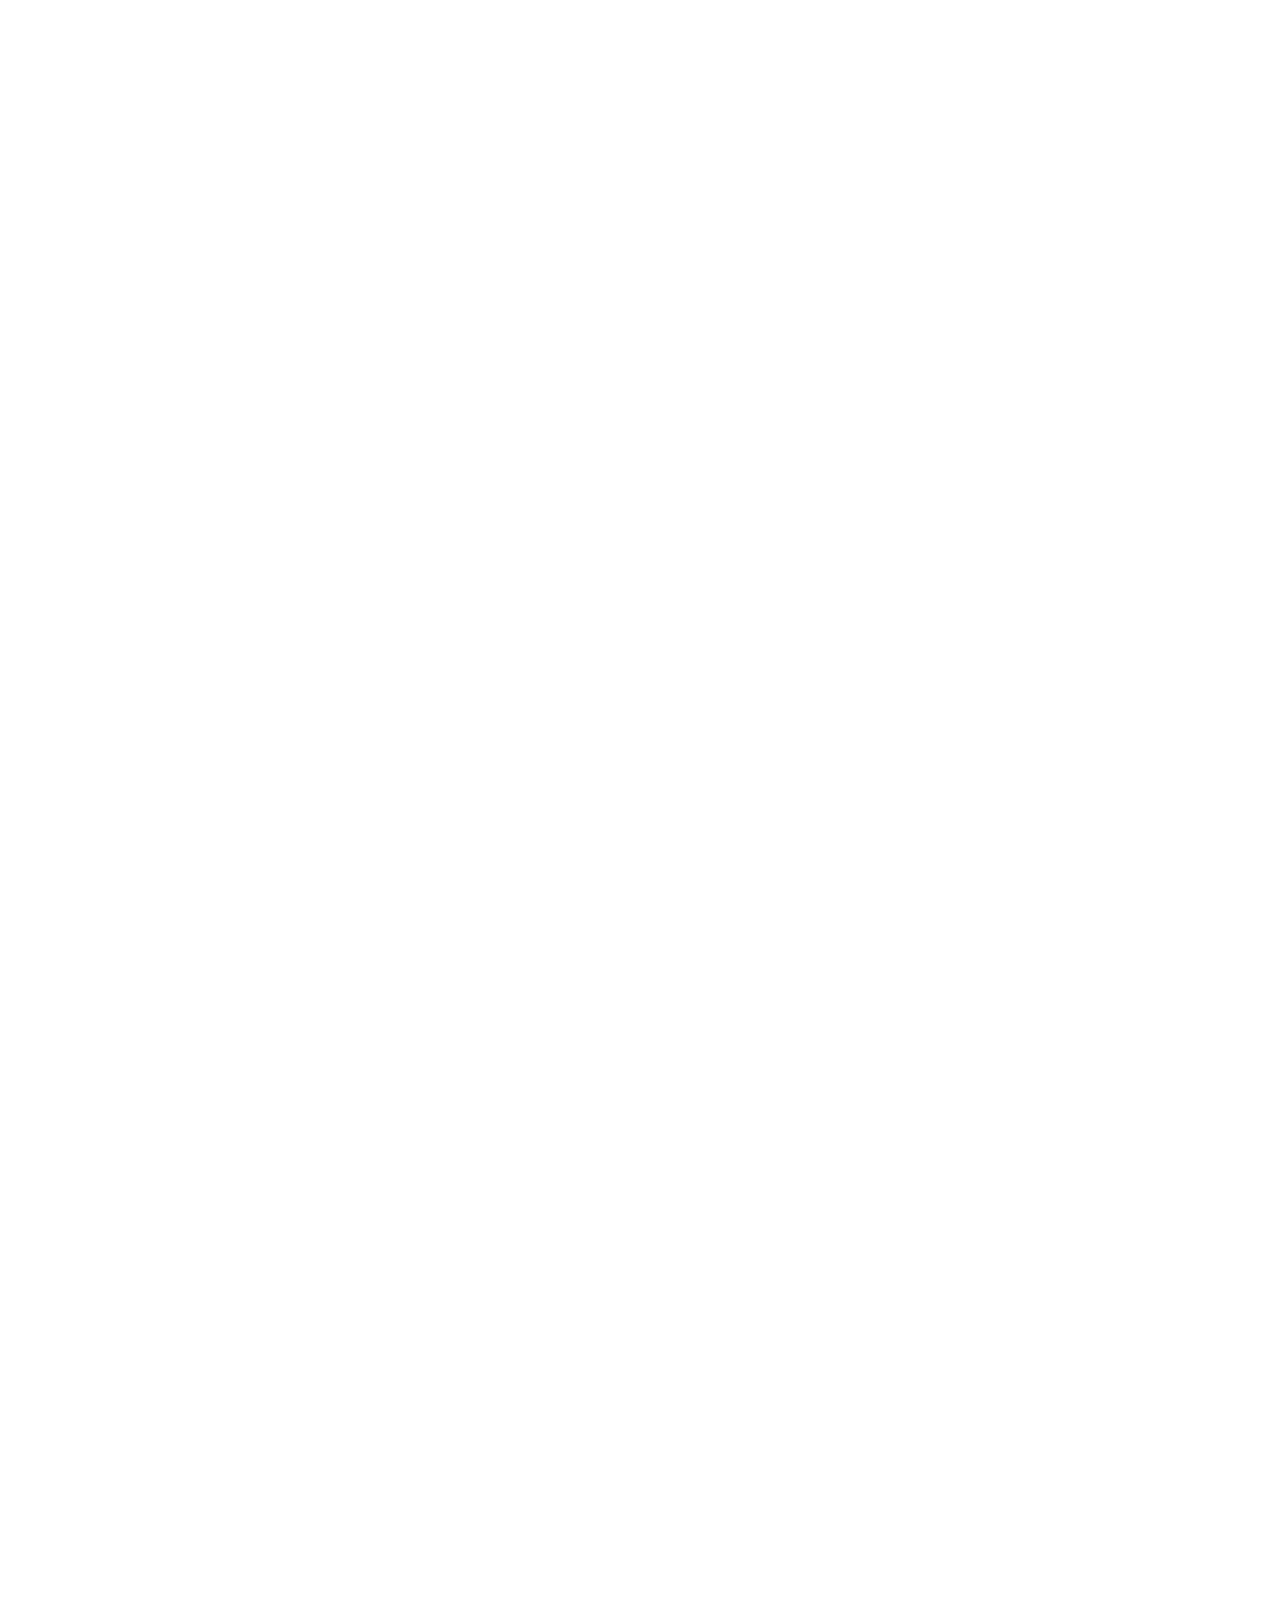
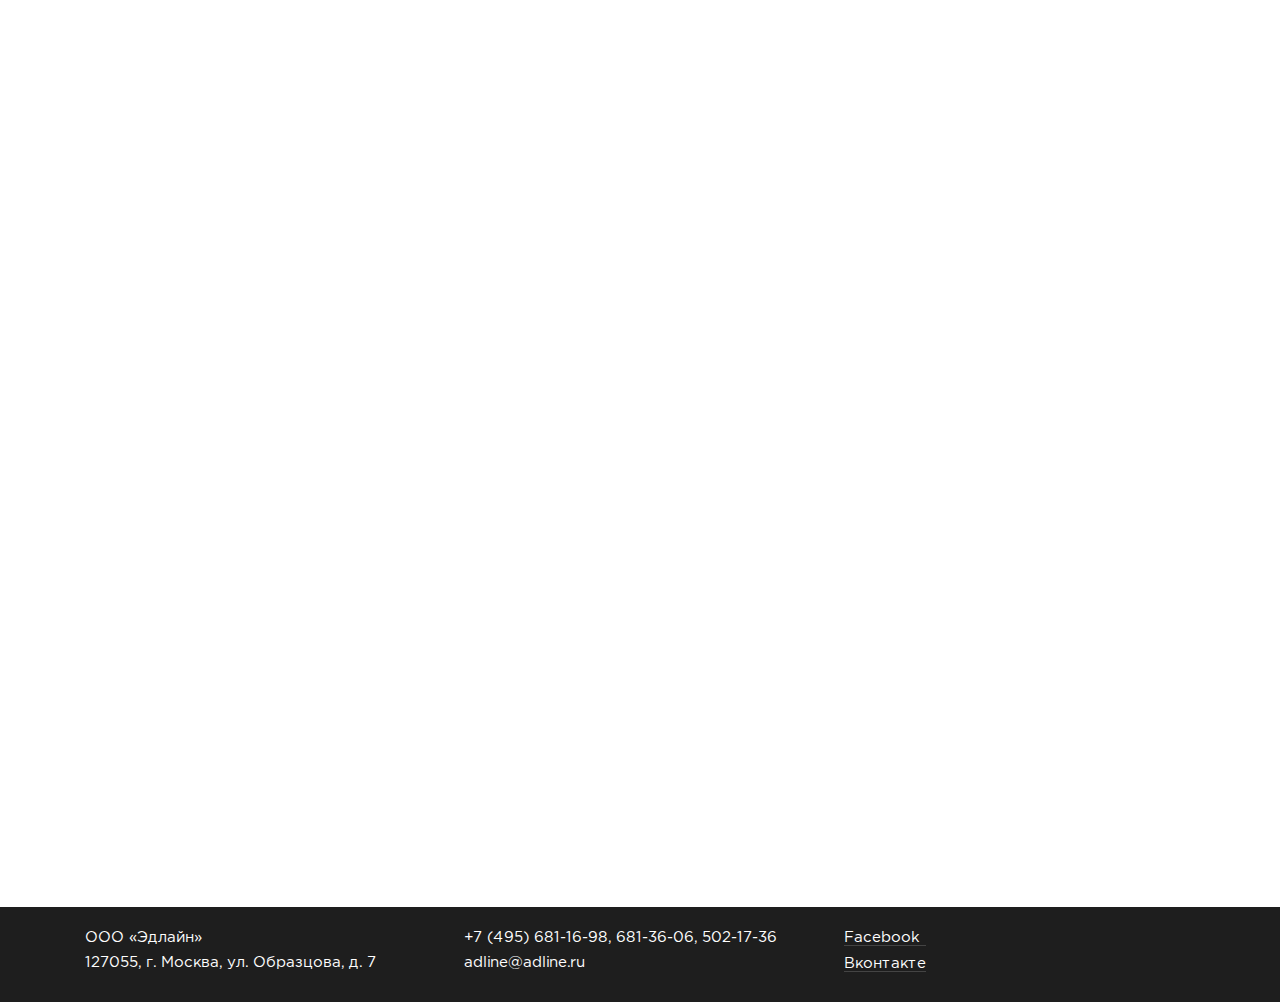
==== commit 4a6d4671: "new" ====
--- a/index.html
+++ b/index.html
@@ -15,7 +15,7 @@
         <div><span></span><span></span><span></span></div>
       </div>
       <nav class="topline">
-        <li class="topline__item"><a class="topline__link" href="progect.html">Проекты</a></li>
+        <li class="topline__item"><a class="topline__link" href="projects.html">Проекты</a></li>
         <li class="topline__item"><a class="topline__link" href="design.html">Наш дизайн</a></li>
         <li class="topline__item"><a class="topline__link" href="about.html">О компании</a></li>
         <li class="topline__item"><a class="topline__link" href="press.html">Пресс-центр</a></li>
@@ -24,7 +24,7 @@
       <header class="header"><a class="header__logo" href="/"></a>
         <div class="header__right">
           <nav class="header__nav">
-            <li class="header__nav__item"><a class="header__nav__link" href="progect.html">Проекты</a></li>
+            <li class="header__nav__item"><a class="header__nav__link" href="projects.html">Проекты</a></li>
             <li class="header__nav__item"><a class="header__nav__link" href="design.html">Наш дизайн</a></li>
             <li class="header__nav__item"><a class="header__nav__link" href="about.html">О компании</a></li>
             <li class="header__nav__item"><a class="header__nav__link" href="press.html">Пресс-центр</a></li>
@@ -51,8 +51,10 @@
                       <div class="fnc-slide__title">ландшафт</div>
                     </h2>
                   </div>
-                  <div class="fnc-slide__text">Палитра хорошего</div>
-                  <div class="fnc-slide__text">настроения городской жизни</div><a class="fnc-slide__btn" href="#">смотреть категорию<i class="icon-angle-right-white"></i></a>
+                  <div>
+                    <div class="fnc-slide__text">Палитра хорошего</div>
+                    <div class="fnc-slide__text">настроения городской жизни</div>
+                  </div><a class="fnc-slide__btn" href="#">смотреть категорию<i class="icon-angle-right-white"></i></a>
                 </div>
               </div>
             </div>
@@ -65,12 +67,15 @@
                       <div class="fnc-slide__title">наш</div>
                       <div class="fnc-slide__title">дизайн</div></span>
                     <h2 class="fnc-slide__heading">
-                      <div class="fnc-slide__title">наш</div>
-                      <div class="fnc-slide__title">дизайн</div>
+                      <div class="fnc-slide__title">наш
+                        <div class="fnc-slide__title">дизайн</div>
+                      </div>
                     </h2>
                   </div>
-                  <div class="fnc-slide__text">Палитра хорошего</div>
-                  <div class="fnc-slide__text">настроения городской жизни2</div><a class="fnc-slide__btn" href="#">смотреть категорию<i class="icon-angle-right-white"></i></a>
+                  <div>
+                    <div class="fnc-slide__text">Палитра хорошего</div>
+                    <div class="fnc-slide__text">настроения городской жизни2</div>
+                  </div><a class="fnc-slide__btn" href="#">смотреть категорию<i class="icon-angle-right-white"></i></a>
                 </div>
               </div>
             </div>
@@ -80,15 +85,16 @@
                 <div class="fnc-slide__bottom"></div>
                 <div class="fnc-slide__content">
                   <div class="fnc-slide__heading-wrap"><span class="fnc-slide__heading-hidden">
-                      <div class="fnc-slide__title">ивенты и</div>
-                      <div class="fnc-slide__title">мероприятия</div></span>
+                      <div class="fnc-slide__title">ивенты</div></span>
                     <h2 class="fnc-slide__heading">
-                      <div class="fnc-slide__title">ивенты и</div>
-                      <div class="fnc-slide__title">мероприятия</div>
+                      <div class="fnc-slide__title">ивенты
+                      </div>
                     </h2>
                   </div>
-                  <div class="fnc-slide__text">Палитра хорошего</div>
-                  <div class="fnc-slide__text">настроения городской жизни3</div><a class="fnc-slide__btn" href="#">смотреть категорию<i class="icon-angle-right-white"></i></a>
+                  <div>
+                    <div class="fnc-slide__text">Палитра хорошего</div>
+                    <div class="fnc-slide__text">настроения городской жизни3</div>
+                  </div><a class="fnc-slide__btn" href="#">смотреть категорию<i class="icon-angle-right-white"></i></a>
                 </div>
               </div>
             </div>
@@ -103,7 +109,7 @@
           </div>
           <article class="window__inner">
             <div class="main-feed">
-              <section class="main-feed__right">
+              <section class="main-feed__right wow fadeIn" data-wow-offset="100" data-wow-delay="0.8s">
                 <div class="simple-slider">
                   <div class="simple-slider__wrap js-slider">
                     <div class="simple-slider__image" style="background-image: url(image/simple-slide-1.jpg">
@@ -116,47 +122,65 @@
                       <div class="simple-slider__title">Российский национальный приз в области дизайна 3</div>
                     </div>
                   </div>
-                  <div class="simple-slider__zoom"></div><a class="simple-slider__link js-slider-link" href="#">left<i class="icon-chevron-left"></i></a><a class="simple-slider__link js-slider-link" href="#">right<i class="icon-chevron-right"></i></a>
-                </div><img class="main-feed__right__text" src="image/main-feed-text.png">
+                  <div class="simple-slider__zoom"></div><a class="simple-slider__link js-slider-link" href="#"><i class="icon-chevron-left"></i></a><a class="simple-slider__link js-slider-link" href="#"><i class="icon-chevron-right"></i></a>
+                </div><img class="simple-slider__img" src="image/main-feed-text.png">
               </section>
-              <section class="main-feed__info">
+              <section class="main-feed__info wow fadeIn" data-wow-offset="100" data-wow-delay="0.4s">
                 <h1 class="main-feed__title">О компании</h1>
                 <p class="main-feed__text">Эдлайн — член Союза дизайнеров России и ведущая компания в сфере дизайна городской среды, праздничного оформления и малых архитектурных форм уже более 20 лет.</p><a class="link-article__inner" href="#">Подробнее<i class="icon-angle-right-gray"></i></a>
               </section>
-              <section class="main-feed__author"><img class="main-feed__author__image" src="image/author.jpg">
+              <section class="main-feed__author"><img class="main-feed__author__image wow fadeIn" src="image/author.jpg" data-wow-offset="70" data-wow-delay="1.2s">
                 <div class="main-feed__author__content">
-                  <div class="main-feed__author__title">Черняк Мария Александровна</div>
-                  <p>Шеф-дизайнер ООО «ЭДЛАЙН»</p>
-                  <p>Вице-презедент национальной ассоциации Гильдии профессионалов ландшафтной индустрии 2003-2012 гг.</p>
-                  <p>Вице-президент Союза дизайнеров России</p>
+                  <div class="main-feed__author__title"> <span class="wow fadeIn" data-wow-offset="100" data-wow-delay="1.6s">Черняк Мария Александровна</span><span class="progress wow fadeInLeft" data-wow-offset="70" data-wow-duration="2s"></span></div>
+                  <p class="wow fadeIn" data-wow-offset="70" data-wow-delay="1.2s">Шеф-дизайнер ООО «ЭДЛАЙН»</p>
+                  <p class="wow fadeIn" data-wow-offset="70" data-wow-delay="1.2s">Вице-презедент национальной ассоциации Гильдии профессионалов ландшафтной индустрии 2003-2012 гг.</p>
+                  <p class="wow fadeIn" data-wow-offset="70" data-wow-delay="1.2s">Вице-президент Союза дизайнеров России</p>
                 </div>
               </section>
             </div>
             <div class="articlle-vertical">
-              <div class="articlle-vertical__title">Наш дизайн</div>
-              <div class="articlle-vertical__items"><a class="articlle-vertical__item" href="#"><span class="articlle-vertical__image-wrap"><img class="articlle-vertical__image" src="image/1.jpg"></span>
-                  <div class="articlle-vertical__name">Фигуры в центре Москвы к Новому году 2018</div></a><a class="articlle-vertical__item" href="#"><span class="articlle-vertical__image-wrap"><img class="articlle-vertical__image" src="image/2.jpg"></span>
-                  <div class="articlle-vertical__name">Правильное название объекта дизайна</div></a><a class="articlle-vertical__item" href="#"><span class="articlle-vertical__image-wrap"><img class="articlle-vertical__image" src="image/3.jpg"></span>
+              <div class="articlle-vertical__title"><span class="wow fadeIn" data-wow-offset="70" data-wow-delay="1.6s">Наш дизайн</span><span class="progress wow fadeInLeft" data-wow-offset="70" data-wow-delay="0.5s" data-wow-duration="2s"></span></div>
+              <div class="articlle-vertical__items"><a class="articlle-vertical__item wow fadeIn" href="#" data-wow-offset="100" data-wow-delay="0.5s"><span class="articlle-vertical__image-wrap"><img class="articlle-vertical__image" src="image/1.jpg"></span>
+                  <div class="articlle-vertical__name">Фигуры в центре Москвы к Новому году 2018</div></a><a class="articlle-vertical__item wow fadeIn" href="#" data-wow-offset="100" data-wow-delay="1.0s"><span class="articlle-vertical__image-wrap"><img class="articlle-vertical__image" src="image/2.jpg"></span>
+                  <div class="articlle-vertical__name">Правильное название объекта дизайна</div></a><a class="articlle-vertical__item wow fadeIn" href="#" data-wow-offset="100" data-wow-delay="1.5s"><span class="articlle-vertical__image-wrap"><img class="articlle-vertical__image" src="image/3.jpg"></span>
                   <div class="articlle-vertical__name">Правильное название объекта дизайна</div></a></div>
-              <div class="link-article"><a class="link-article__inner" href="#">Загрузить еще<i class="icon-angle-right-gray"></i></a></div>
+              <div class="link-article"><a class="link-article__inner wow fadeIn" href="#" data-wow-offset="50" data-wow-delay="2.0s">Загрузить еще<i class="icon-angle-right-gray"></i></a></div>
+            </div>
+            <div class="articlle-realty">
+              <div class="articlle-realty__title"><span class="wow fadeIn" data-wow-offset="100" data-wow-delay="0.5s">Реализованные проекты</span><span class="progress wow fadeInLeft" data-wow-offset="70" data-wow-duration="2s"></span></div>
+              <div class="articlle-realty__items"><a class="articlle-realty__item-big wow fadeIn" href="#" data-wow-offset="100" data-wow-delay="0.7s"><span class="articlle-realty__inner"><span class="articlle-realty__image-big-wrap" style="background-image: url(../image/6.jpg);"></span>
+                    <div class="articlle-realty__name">Фонтан на Крымской набережной <br>в парке Музеон</div></span></a>
+                <div class="articlle-realty__wrap"><a class="articlle-realty__item wow fadeIn" href="#" data-wow-offset="100" data-wow-delay="1.0s"><span class="articlle-realty__inner"><span class="articlle-realty__image-wrap" style="background-image: url(../image/7.jpg);"></span>
+                      <div class="articlle-realty__name">Светомузыкальный фонтан в Царицыно</div></span></a><a class="articlle-realty__item wow fadeIn" href="#" data-wow-offset="100" data-wow-delay="1.2s"><span class="articlle-realty__inner"><span class="articlle-realty__image-wrap" style="background-image: url(../image/8.jpg);"></span>
+                      <div class="articlle-realty__name">ММФС «Круг света»</div></span></a><a class="articlle-realty__item wow fadeIn" href="#" data-wow-offset="100" data-wow-delay="1.4s"><span class="articlle-realty__inner"><span class="articlle-realty__image-wrap" style="background-image: url(../image/9.jpg);"></span>
+                      <div class="articlle-realty__name articlle-realty__name--small">Праздничное оформление города Москвы к Новому Году 2013-2015 г.</div></span></a></div>
+              </div>
+              <div class="articlle-realty__items articlle-realty__items--last">
+                <div class="articlle-realty__wrap articlle-realty__wrap--right"><a class="articlle-realty__item wow fadeIn" href="#" data-wow-offset="10" data-wow-delay="1.6s"><span class="articlle-realty__inner"><span class="articlle-realty__image-wrap" style="background-image: url(../image/10.jpg);"></span>
+                      <div class="articlle-realty__name">Цикл фестивалей «Московские сезоны»</div></span></a><a class="articlle-realty__item wow fadeIn" href="#" data-wow-offset="10" data-wow-delay="1.8s"><span class="articlle-realty__inner"><span class="articlle-realty__image-wrap" style="background-image: url(../image/11.jpg);"></span>
+                      <div class="articlle-realty__name">ММФС «Рождественский свет»</div></span></a><a class="articlle-realty__item wow fadeIn" href="#" data-wow-offset="10" data-wow-delay="2.0s"><span class="articlle-realty__inner"><span class="articlle-realty__image-wrap" style="background-image: url(../image/12.jpg);"></span>
+                      <div class="articlle-realty__name articlle-realty__name--small">Светомузыкальный фонтан в ЦПКиО им. М. Горокого</div></span></a></div><a class="articlle-realty__item-big wow fadeIn" href="#" data-wow-offset="10" data-wow-delay="2.2s"><span class="articlle-realty__inner"><span class="articlle-realty__image-big-wrap" style="background-image: url(../image/13.jpg);"></span>
+                    <div class="articlle-realty__name">ММДЦ «Москва-Сити»</div></span></a>
+              </div>
+              <div class="link-article"><a class="link-article__inner wow fadeIn" href="#" data-wow-offset="10" data-wow-delay="2.4s">Загрузить еще<i class="icon-angle-right-gray"></i></a></div>
             </div>
             <div class="articlle-anonce">
-              <div class="articlle-anonce__title">Пресс-центр</div>
-              <div class="articlle-anonce__items"><a class="articlle-anonce__item articlle-anonce__item--video" href="#"><span class="articlle-anonce__image-wrap"><img class="articlle-anonce__image" src="image/4.jpg"><span class="articlle-anonce__play"></span></span>
+              <div class="articlle-anonce__title"><span class="wow fadeIn" data-wow-offset="100" data-wow-delay="0.5s">Пресс-центр</span><span class="progress wow fadeInLeft" data-wow-offset="70" data-wow-duration="2s"></span></div>
+              <div class="articlle-anonce__items"><a class="articlle-anonce__item articlle-anonce__item--video wow fadeIn" href="#" data-wow-offset="100" data-wow-delay="1.0s"><span class="articlle-anonce__image-wrap"><img class="articlle-anonce__image" src="image/4.jpg"><span class="articlle-anonce__play"></span></span>
                   <div class="articlle-anonce__sub-title"><span class="articlle-anonce__date">20.06.2018</span><span class="articlle-anonce__info">Сюжет в программе </span></div>
-                  <div class="articlle-anonce__name">Круг света 2012, ТВЦ</div></a><a class="articlle-anonce__item" href="#"><span class="articlle-anonce__image-wrap"><img class="articlle-anonce__image" src="image/5.jpg"></span>
+                  <div class="articlle-anonce__name">Круг света 2012, ТВЦ</div></a><a class="articlle-anonce__item wow fadeIn" href="#" data-wow-offset="100" data-wow-delay="1.5s"><span class="articlle-anonce__image-wrap"><img class="articlle-anonce__image" src="image/5.jpg"></span>
                   <div class="articlle-anonce__sub-title"><span class="articlle-anonce__date">03.06.2017</span><span class="articlle-anonce__info">Интервью</span></div>
                   <div class="articlle-anonce__name">Журнал Московские торги </div></a></div>
-              <div class="link-article"><a class="link-article__inner" href="#">Перейти в раздел<i class="icon-angle-right-gray"></i><i class="icon-angle-right-gray"></i></a></div>
+              <div class="link-article"><a class="link-article__inner wow fadeIn" href="#" data-wow-offset="70" data-wow-delay="1.7s">Перейти в раздел<i class="icon-angle-right-gray"></i><i class="icon-angle-right-gray"></i></a></div>
             </div>
           </article>
         </div>
       </main>
       <footer class="footer">
-        <div class="window__inner">
-          <div class="footer__top">
+        <div class="window__inner"><span class="progress wow fadeInLeft" data-wow-offset="70" data-wow-duration="2s" data-wow-delay="1s"></span>
+          <div class="footer__top wow fadeIn" data-wow-offset="100" data-wow-delay="1.9s">
             <div class="footer__top__copy">Эдлайн &copy; 2018</div>
-            <div class="footer__top__right"><span class="footer__top__share"></span><span>EN</span></div>
+            <div class="footer__top__right"><span class="footer__top__share"></span><span class="footer__top__right__language">EN</span></div>
             <nav class="footer__top__menu">
               <ul class="footer__top__items">
                 <li class="footer__top__list"><a class="footer__top__link" href="#">Вода и ландшафт</a></li>
@@ -195,7 +219,5 @@
       </footer>
     </div>
   </body>
-  <script src="js/bower/jquery/dist/jquery.js"></script>
-  <script src="js/bower/simple-slider/dist/simpleslider.min.js"></script>
-  <script src="js/main.js?v=1"></script>
+  <script src="js/main.js"></script>
 </html>--- a/css/main.css
+++ b/css/main.css
@@ -1,2 +1,2 @@
-@-webkit-keyframes bg{0%{-webkit-transform:translateY(-244px);transform:translateY(-244px)}to{-webkit-transform:translateY(0);transform:translateY(0)}}@keyframes bg{0%{-webkit-transform:translateY(-244px);transform:translateY(-244px)}to{-webkit-transform:translateY(0);transform:translateY(0)}}@-webkit-keyframes bg2{0%{background-position:-80px -255px}to{background-position:-80px -355px}}@keyframes bg2{0%{background-position:-80px -255px}to{background-position:-80px -355px}}@-webkit-keyframes drop{0%{-webkit-transform:translateY(0);transform:translateY(0)}50%{-webkit-transform:translateY(30px);transform:translateY(30px)}to{-webkit-transform:translateY(10px);transform:translateY(10px)}}@keyframes drop{0%{-webkit-transform:translateY(0);transform:translateY(0)}50%{-webkit-transform:translateY(30px);transform:translateY(30px)}to{-webkit-transform:translateY(10px);transform:translateY(10px)}}@font-face{font-family:'GothamPro-BoldItalic';src:url(../fonts/GothamPro-BoldItalic.eot);src:local("Gotham Pro Bold Italic"),local("GothamPro-BoldItalic"),url(../fonts/GothamPro-BoldItalic.eot?#iefix) format("embedded-opentype"),url(../fonts/GothamPro-BoldItalic.woff) format("woff"),url(../fonts/GothamPro-BoldItalic.ttf) format("truetype");font-weight:700;font-style:italic}@font-face{font-family:'GothamPro-Italic';src:url(../fonts/GothamPro-Italic.eot);src:local("Gotham Pro Italic"),local("GothamPro-Italic"),url(../fonts/GothamPro-Italic.eot?#iefix) format("embedded-opentype"),url(../fonts/GothamPro-Italic.woff) format("woff"),url(../fonts/GothamPro-Italic.ttf) format("truetype");font-weight:400;font-style:italic}@font-face{font-family:'GothamPro-Medium';src:url(../fonts/GothamPro-Medium.eot);src:local("Gotham Pro Medium"),local("GothamPro-Medium"),url(../fonts/GothamPro-Medium.eot?#iefix) format("embedded-opentype"),url(../fonts/GothamPro-Medium.woff) format("woff"),url(../fonts/GothamPro-Medium.ttf) format("truetype");font-weight:500;font-style:normal}@font-face{font-family:'GothamPro-BlackItalic';src:url(../fonts/GothamPro-BlackItalic.eot);src:local("Gotham Pro Black Italic"),local("GothamPro-BlackItalic"),url(../fonts/GothamPro-BlackItalic.eot?#iefix) format("embedded-opentype"),url(../fonts/GothamPro-BlackItalic.woff) format("woff"),url(../fonts/GothamPro-BlackItalic.ttf) format("truetype");font-weight:900;font-style:italic}@font-face{font-family:'GothamPro-Bold';src:url(../fonts/GothamPro-Bold.eot);src:local("Gotham Pro Bold"),local("GothamPro-Bold"),url(../fonts/GothamPro-Bold.eot?#iefix) format("embedded-opentype"),url(../fonts/GothamPro-Bold.woff) format("woff"),url(../fonts/GothamPro-Bold.ttf) format("truetype");font-weight:700;font-style:normal}@font-face{font-family:'GothamProNarrow-Bold';src:url(../fonts/GothamProNarrow-Bold.eot);src:local("Gotham Pro Narrow Bold"),local("GothamProNarrow-Bold"),url(../fonts/GothamProNarrow-Bold.eot?#iefix) format("embedded-opentype"),url(../fonts/GothamProNarrow-Bold.woff) format("woff"),url(../fonts/GothamProNarrow-Bold.ttf) format("truetype");font-weight:700;font-style:normal}@font-face{font-family:'GothamProNarrow-Medium';src:url(../fonts/GothamProNarrow-Medium.eot);src:local("Gotham Pro Narrow Medium"),local("GothamProNarrow-Medium"),url(../fonts/GothamProNarrow-Medium.eot?#iefix) format("embedded-opentype"),url(../fonts/GothamProNarrow-Medium.woff) format("woff"),url(../fonts/GothamProNarrow-Medium.ttf) format("truetype");font-weight:500;font-style:normal}@font-face{font-family:'GothamPro-LightItalic';src:url(../fonts/GothamPro-LightItalic.eot);src:local("Gotham Pro Light Italic"),local("GothamPro-LightItalic"),url(../fonts/GothamPro-LightItalic.eot?#iefix) format("embedded-opentype"),url(../fonts/GothamPro-LightItalic.woff) format("woff"),url(../fonts/GothamPro-LightItalic.ttf) format("truetype");font-weight:300;font-style:italic}@font-face{font-family:'GothamPro-Light';src:url(../fonts/GothamPro-Light.eot);src:local("Gotham Pro Light"),local("GothamPro-Light"),url(../fonts/GothamPro-Light.eot?#iefix) format("embedded-opentype"),url(../fonts/GothamPro-Light.woff) format("woff"),url(../fonts/GothamPro-Light.ttf) format("truetype");font-weight:300;font-style:normal}@font-face{font-family:'GothamPro-Black';src:url(../fonts/GothamPro-Black.eot);src:local("Gotham Pro Black"),local("GothamPro-Black"),url(../fonts/GothamPro-Black.eot?#iefix) format("embedded-opentype"),url(../fonts/GothamPro-Black.woff) format("woff"),url(../fonts/GothamPro-Black.ttf) format("truetype");font-weight:900;font-style:normal}@font-face{font-family:'GothamPro';src:url(../fonts/GothamPro.eot);src:local("Gotham Pro"),local("GothamPro"),url(../fonts/GothamPro.eot?#iefix) format("embedded-opentype"),url(../fonts/GothamPro.woff) format("woff"),url(../fonts/GothamPro.ttf) format("truetype");font-weight:400;font-style:normal}@font-face{font-family:'GothamPro-MediumItalic';src:url(../fonts/GothamPro-MediumItalic.eot);src:local("Gotham Pro Medium Italic"),local("GothamPro-MediumItalic"),url(../fonts/GothamPro-MediumItalic.eot?#iefix) format("embedded-opentype"),url(../fonts/GothamPro-MediumItalic.woff) format("woff"),url(../fonts/GothamPro-MediumItalic.ttf) format("truetype");font-weight:500;font-style:italic}body,html{height:100%}body{margin:0;line-height:1;font-size:15px;font-family:'GothamPro',sans-serif;background-color:#fff;color:#1e1e1e}body.hidden{overflow:hidden}article,aside,figure,footer,header,main,nav,section{display:block}*,:after,:before{-webkit-box-sizing:border-box;box-sizing:border-box}h1,h2,h3,h4,h5{font-weight:700}ul{padding:0;margin:0;list-style:0}h1,h2,h3,h4,h5,p{margin:0 0 15px}.conteiner,.main{display:-webkit-box;display:-ms-flexbox;display:flex}.main{-webkit-box-flex:1;-ms-flex:1;flex:1}.conteiner{min-height:100%;-webkit-box-orient:vertical;-webkit-box-direction:normal;-ms-flex-direction:column;flex-direction:column;-webkit-box-pack:justify;-ms-flex-pack:justify;justify-content:space-between;margin:auto;background-color:#fff;max-width:1280px;min-width:768px}@media screen and (max-width:480px){.conteiner{min-width:100%}}.window__inner{padding:0 85px;margin:auto;position:relative}@media screen and (max-width:768px){.window__inner{padding:0 51px}}.content{-webkit-box-flex:1;-ms-flex:1 1 auto;flex:1 1 auto}.clear{clear:both;height:15px}.bg{background:#fff;background-repeat:no-repeat;background-attachment:fixed;background-position:top left;background-size:auto 100%;position:fixed;width:100%;height:100%;z-index:-1}.link-article{text-align:center}.link-article__inner{color:#606060;text-decoration:none;font-size:20px;font-family:'GothamPro-Medium';display:inline-block}.link-article__inner i{position:relative;top:-2px;left:5px}.link-article__inner:after{content:" ";display:block;width:100%;background:#afafaf;height:1px}.link-article__inner:hover:after{background:0 0}.articlle-anonce{padding-bottom:92px}.articlle-anonce__title{font-size:26px;font-family:'GothamPro-Medium';border-bottom:3px solid #1e1e1e;padding-bottom:19px;margin-bottom:50px}.articlle-anonce__items{display:-webkit-box;display:-ms-flexbox;display:flex;-webkit-box-orient:horizontal;-webkit-box-direction:normal;-ms-flex-direction:row;flex-direction:row;margin-right:-30px;margin-bottom:65px}.articlle-anonce__item{text-decoration:none;margin-right:30px;-webkit-box-flex:1;-ms-flex:1 1 auto;flex:1 1 auto}.articlle-anonce__item--video{-webkit-box-flex:2;-ms-flex:2 1 730px;flex:2 1 730px}.articlle-anonce__item--video .articlle-anonce__image-wrap{position:relative}.articlle-anonce__item--video .articlle-anonce__image-wrap:before{content:"";display:block;width:100%;height:100%;position:absolute;left:0;top:0;z-index:1;background:rgba(0,0,0,.2)}.articlle-anonce__item--video .articlle-anonce__image-wrap:after{content:"";display:block;position:absolute;bottom:0;left:0;width:100%;height:100px;background:-webkit-gradient(linear,left top,left bottom,from(transparent),to(rgba(0,0,0,.75)));background:-o-linear-gradient(top,transparent 0%,rgba(0,0,0,.75) 100%);background:linear-gradient(to bottom,transparent 0%,rgba(0,0,0,.75) 100%);filter:progid:DXImageTransform.Microsoft.gradient( startColorstr='#00000000', endColorstr='#a6000000',GradientType=0 )}.articlle-anonce__play{display:block;position:absolute;left:50%;top:50%;-webkit-transform:translate(-50%,-50%);-ms-transform:translate(-50%,-50%);transform:translate(-50%,-50%);width:86px;height:86px;z-index:1;background:url(../image/play.svg)}.articlle-anonce__image-wrap{display:block;max-height:363px;min-height:218px;overflow:hidden;margin-bottom:14px}@media screen and (max-width:768px){.articlle-anonce__image-wrap{max-height:218px}}.articlle-anonce__image{max-width:100%;min-width:100%}.articlle-anonce__name{width:70%;color:#1e1e1e;line-height:1.4}.articlle-anonce__sub-title{margin-bottom:3px}.articlle-anonce__date{font-family:'GothamPro-Medium';color:#1e1e1e;padding-right:10px}.articlle-anonce__info{display:inline-block;font-family:'GothamPro-Medium';color:#999;padding-left:10px;border-left:1px solid #999}.articlle-vertical{padding-bottom:30px}.articlle-vertical__title{font-size:20px;font-family:'GothamPro-Medium';border-bottom:3px solid #1e1e1e;padding-bottom:17px;margin-bottom:55px}.articlle-vertical__items{display:-webkit-box;display:-ms-flexbox;display:flex;-webkit-box-orient:horizontal;-webkit-box-direction:normal;-ms-flex-direction:row;flex-direction:row;margin-right:-32px;margin-bottom:74px}.articlle-vertical__item{text-decoration:none;margin-right:32px}.articlle-vertical__image-wrap{display:block;max-height:363px;min-height:218px;overflow:hidden;margin-bottom:16px}@media screen and (max-width:768px){.articlle-vertical__image-wrap{max-height:218px}}.articlle-vertical__image{max-width:100%;min-width:100%}.articlle-vertical__name{width:70%;color:#1e1e1e;line-height:1.4}.fnc-slider{overflow:hidden;-webkit-box-sizing:border-box;box-sizing:border-box;position:relative;height:594px}@media screen and (max-width:480px){.fnc-slider{height:450px}}.fnc-slide,.fnc-slider:after{position:absolute;left:0;width:100%}.fnc-slider:after{content:"";bottom:0;z-index:1;background:#fff;height:6px}@media screen and (max-width:480px){.fnc-slider:after{height:5px}}.fnc-slide{height:594px;overflow:hidden;top:0;-webkit-transform:translate3d(0,0,0);transform:translate3d(0,0,0)}@media screen and (max-width:480px){.fnc-slide{height:450px}}.fnc-slide__slides{-webkit-transition:-webkit-transform 1s .66667s;-o-transition:transform 1s .66667s;transition:transform 1s .66667s;transition:transform 1s .66667s,-webkit-transform 1s .66667s}.fnc-slide__inner,.fnc-slide__slides{position:relative;height:100%}.fnc-slide__image{background-position:center top;-webkit-transform:translate3d(0,0,0);transform:translate3d(0,0,0);height:100%;min-height:862px;background-size:auto 862px}@media screen and (max-width:480px){.fnc-slide__image{height:718px}}.fnc-slide__bottom{position:absolute;left:0;bottom:6px;width:100%;height:40%;z-index:2;background:-webkit-gradient(linear,left top,left bottom,from(transparent),to(rgba(0,0,0,.75)));background:-o-linear-gradient(top,transparent 0%,rgba(0,0,0,.75) 100%);background:linear-gradient(to bottom,transparent 0%,rgba(0,0,0,.75) 100%);filter:progid:DXImageTransform.Microsoft.gradient( startColorstr='#00000000', endColorstr='#a6000000',GradientType=0 )}@media screen and (max-width:480px){.fnc-slide__bottom{height:5px}}.fnc-slide__content{z-index:2;position:absolute;left:85px;bottom:40px}@media screen and (max-width:480px){.fnc-slide__content{left:5%;right:5%;text-align:center;bottom:30px}}.fnc-slide__heading-wrap{position:relative}.fnc-slide__heading-hidden{position:absolute;z-index:1}.fnc-slide__heading{display:none;text-transform:inherit;background-position:-80px -105px;background-repeat:no-repeat;background-size:auto 862px;position:relative;z-index:2;-webkit-background-clip:text;-o-background-clip:text;-moz-background-clip:text;background-clip:text;-webkit-text-fill-color:transparent;-o-text-fill-color:transparent;-ms-text-fill-color:transparent;-moz-text-fill-color:transparent;text-fill-color:transparent}@media screen and (max-width:480px){.fnc-slide__heading{margin-bottom:115px}}.fnc-slide__title{padding-right:20px;text-transform:uppercase;font-size:106px;color:rgba(255,255,255,.7);word-spacing:10px;font-family:'GothamPro-Black';line-height:1.2;white-space:nowrap}@media screen and (max-width:480px){.fnc-slide__title{font-size:66px;text-align:left}}.fnc-slide__title:nth-child(2){margin-bottom:19px}.fnc-slide__text{padding-right:20px;font-size:35px;color:#fff;word-spacing:10px;font-family:'GothamPro-Bold';line-height:1.2}@media screen and (max-width:480px){.fnc-slide__text{font-size:18px;text-align:left;position:absolute;top:-91px}}.fnc-slide__text:nth-child(3){margin-bottom:40px}@media screen and (max-width:480px){.fnc-slide__text:nth-child(3){top:-69px}}.fnc-slide__btn{font-family:'GothamPro-Medium';font-size:15px;padding:18px 70px;display:inline-block;background-color:#000;color:#fff;text-decoration:none;text-transform:uppercase}@media screen and (max-width:480px){.fnc-slide__btn{font-size:10px;padding:14px 50px}}.fnc-slide__btn i{left:3px;top:-2px}@media screen and (max-width:480px){.fnc-slide__btn i{top:-1px;width:7px;height:4px}.fnc-slide__btn i:before{left:-1px}}.fnc-slide.m--before-sliding{z-index:2!important;-webkit-transform:translate3d(100%,0,0);transform:translate3d(100%,0,0)}.fnc-slide.m--active-slide{z-index:1}.m--blend-bg-active .fnc-slide__inner,.m--global-blending-active .fnc-slide__inner{background-blend-mode:luminosity}.m--active-slide .fnc-slide__image{-webkit-animation:bg 7s linear infinite;animation:bg 7s linear infinite}.m--active-slide .fnc-slide__heading{-webkit-animation:bg2 7s linear infinite;animation:bg2 7s linear infinite;display:block}.credits-active .example-slider{-webkit-transform:translate3d(-400px,0,0) rotateY(10deg) scale(.9);transform:translate3d(-400px,0,0) rotateY(10deg) scale(.9)}.example-slider .fnc-slide-1 .fnc-slide__image{background-image:url(../image/assets/1.png)}.example-slider .fnc-slide-1 .fnc-slide__heading{background-image:url(../image/assets/1-1.png)}.example-slider .fnc-slide-2 .fnc-slide__image{background-image:url(../image/assets/2.png)}.example-slider .fnc-slide-2 .fnc-slide__heading{background-image:url(../image/assets/2-2.png)}.example-slider .fnc-slide-3 .fnc-slide__image{background-image:url(../image/assets/3.png)}.example-slider .fnc-slide-3 .fnc-slide__heading{background-image:url(../image/assets/3-3.png)}.example-slider .fnc-nav__control,.example-slider .fnc-slide__action-btn,.example-slider .fnc-slide__heading{font-family:"Open Sans",Helvetica,Arial,sans-serif}.fnc-nav{z-index:5;position:absolute;bottom:0;right:0;width:100vw}@media screen and (max-width:768px){.fnc-nav{width:100%}}.fnc-nav__bgs{z-index:-1;overflow:hidden}.fnc-nav__bg,.fnc-nav__bgs{position:absolute;left:0;top:0;width:100%;height:100%}.fnc-nav__bg.m--nav-bg-before{z-index:2!important;-webkit-transform:translateX(100%);-ms-transform:translateX(100%);transform:translateX(100%)}.fnc-nav__bg.m--active-nav-bg{z-index:1;-webkit-transition:-webkit-transform 1s .66667s;-o-transition:transform 1s .66667s;transition:transform 1s .66667s;transition:transform 1s .66667s,-webkit-transform 1s .66667s;-webkit-transform:translateX(0);-ms-transform:translateX(0);transform:translateX(0)}.fnc-nav__controls{font-size:0;display:-webkit-box;display:-ms-flexbox;display:flex;-webkit-box-orient:horizontal;-webkit-box-direction:normal;-ms-flex-direction:row;flex-direction:row;-webkit-box-pack:end;-ms-flex-pack:end;justify-content:flex-end;-webkit-box-align:end;-ms-flex-align:end;align-items:flex-end;padding:0 85px 38px 0}@media screen and (max-width:480px){.fnc-nav__controls{-webkit-box-pack:center;-ms-flex-pack:center;justify-content:center;padding:0 0 12px}}.fnc-nav__control{overflow:hidden;display:inline-block;width:13px;height:13px;border:2px solid #fff;background:inherit;cursor:pointer;-webkit-transition:background-color .5s;-o-transition:background-color .5s;transition:background-color .5s;margin-left:20px;outline:0;border-radius:50%}.fnc-nav__control.m--active-control{background:#fff}@media screen and (max-width:480px){.fnc-nav__control{width:10px;height:10px}}.fnc-nav__control-progress{position:absolute;left:0;bottom:0;width:100%;height:6px;background:#1e1e1e;-webkit-transform-origin:0 50%;-ms-transform-origin:0 50%;transform-origin:0 50%;-webkit-transform:scaleX(0);-ms-transform:scaleX(0);transform:scaleX(0);-webkit-transition-timing-function:linear!important;-o-transition-timing-function:linear!important;transition-timing-function:linear!important}@media screen and (max-width:480px){.fnc-nav__control-progress{height:4px}}.m--with-autosliding .m--active-control .fnc-nav__control-progress{-webkit-transform:scaleX(1);-ms-transform:scaleX(1);transform:scaleX(1)}.m--prev-control .fnc-nav__control-progress{-webkit-transform:translateX(100%);-ms-transform:translateX(100%);transform:translateX(100%);-webkit-transition:-webkit-transform .5s!important;-o-transition:transform .5s!important;transition:transform .5s!important;transition:transform .5s,-webkit-transform .5s!important}.m--reset-progress .fnc-nav__control-progress{-webkit-transform:scaleX(0);-ms-transform:scaleX(0);transform:scaleX(0);-webkit-transition:-webkit-transform 0s 0s!important;-o-transition:transform 0s 0s!important;transition:transform 0s 0s!important;transition:transform 0s 0s,-webkit-transform 0s 0s!important}.m--autosliding-blocked .fnc-nav__control-progress{-webkit-transition:all 0s 0s!important;-o-transition:all 0s 0s!important;transition:all 0s 0s!important;-webkit-transform:scaleX(0)!important;-ms-transform:scaleX(0)!important;transform:scaleX(0)!important}@media screen and (-ms-high-contrast:active),(-ms-high-contrast:none){.example-slider .fnc-slide .fnc-slide__heading{background:0 0;-webkit-text-fill-color:none}}@media screen and (max-width:1120px){.footer{font-size:14px}}@media screen and (max-width:768px){.footer{font-size:9px}}.footer__top{border-top:3px solid #1e1e1e;padding:33px 0 15px;font-family:"GothamPro-Medium";display:-webkit-box;display:-ms-flexbox;display:flex;-webkit-box-orient:horizontal;-webkit-box-direction:normal;-ms-flex-direction:row;flex-direction:row;-webkit-box-pack:justify;-ms-flex-pack:justify;justify-content:space-between;-ms-flex-wrap:wrap;flex-wrap:wrap}@media screen and (max-width:768px){.footer__top{padding:21px 0 12px}}.footer__top__copy{-webkit-box-flex:1;-ms-flex:1 1 198px;flex:1 1 198px}@media screen and (max-width:768px){.footer__top__copy{-webkit-box-flex:1;-ms-flex:1 1 121px;flex:1 1 121px}}.footer__top__right{-webkit-box-ordinal-group:4;-ms-flex-order:3;order:3;padding-right:8px}@media screen and (max-width:768px){.footer__top__right{padding-right:5px}}.footer__top__menu{-webkit-box-ordinal-group:3;-ms-flex-order:2;order:2;-webkit-box-flex:1;-ms-flex:1 1 475px;flex:1 1 475px;display:-webkit-box;display:-ms-flexbox;display:flex}@media screen and (max-width:768px){.footer__top__menu{-webkit-box-flex:1;-ms-flex:1 1 285px;flex:1 1 285px}}.footer__top__items{list-style-type:none}.footer__top__items:nth-child(1){width:58%}.footer__top__link{color:#1e1e1e;text-decoration:none}.footer__top__share{width:17px;height:18px;background:url(../image/share-top.png) no-repeat;cursor:pointer;background-size:contain;display:inline-block;margin:-4px 30px 0 0;position:relative;top:3px}@media screen and (max-width:768px){.footer__top__share{width:10px;height:11px;margin-right:18px}}.footer__top__list{margin-bottom:22px}@media screen and (max-width:768px){.footer__top__list{margin-bottom:12px}}.footer__bottom{background:#1e1e1e;color:#fff;padding:23px 0 30px}@media screen and (max-width:768px){.footer__bottom{padding:16px 0 25px}}.footer__bottom__inner{display:-webkit-box;display:-ms-flexbox;display:flex;-webkit-box-orient:horizontal;-webkit-box-direction:normal;-ms-flex-direction:row;flex-direction:row}.footer__bottom__adress{-webkit-box-flex:1;-ms-flex:1 1 198px;flex:1 1 198px}@media screen and (max-width:768px){.footer__bottom__adress{-webkit-box-flex:1;-ms-flex:1 1 146px;flex:1 1 146px}}.footer__bottom__right{display:-webkit-box;display:-ms-flexbox;display:flex;-webkit-box-orient:horizontal;-webkit-box-direction:normal;-ms-flex-direction:row;flex-direction:row;-webkit-box-flex:1;-ms-flex:1 1 475px;flex:1 1 475px}@media screen and (max-width:768px){.footer__bottom__right{-webkit-box-flex:1;-ms-flex:1 1 285px;flex:1 1 285px}}.footer__bottom__back{width:75px}.footer__bottom__link{color:#fff;text-decoration:none}.footer__bottom__contacts{width:58%}@media screen and (max-width:768px){.footer__bottom__contacts{width:62%}}.footer__bottom__social-link{color:#fff;text-decoration:none}.footer__bottom__social-link:after{content:" ";display:block;width:100%;background:#444;height:1px}.footer__bottom__social-link:hover:after,.main-feed__link:hover:after{background:0 0}.footer__bottom__margin{margin-bottom:10px}@media screen and (max-width:768px){.footer__bottom__margin{margin-bottom:5px}}.header{display:-webkit-box;display:-ms-flexbox;display:flex;-webkit-box-orient:horizontal;-webkit-box-direction:normal;-ms-flex-direction:row;flex-direction:row;-webkit-box-pack:justify;-ms-flex-pack:justify;justify-content:space-between;padding:14px 87px 14px 85px;font-family:"GothamPro-Medium";font-size:15px;-webkit-box-shadow:0 60px 70px 0 rgba(0,0,0,.4);box-shadow:0 60px 70px 0 rgba(0,0,0,.4);z-index:2}@media screen and (max-width:1120px){.header{font-size:14px;padding:14px 5vw}}@media screen and (max-width:868px){.header{font-size:12px}}@media screen and (max-width:768px){.header{padding:9px 5vw;font-size:9px}}@media screen and (max-width:480px){.header{padding:14px 5vw}}.header__logo{width:159px;height:43px;background:url(../image/logo.png) no-repeat;background-size:contain}@media screen and (max-width:768px){.header__logo{width:95px;height:26px}}@media screen and (max-width:480px){.header__logo{width:159px;height:43px}}.header__drop div,.header__right{display:-webkit-box;display:-ms-flexbox;display:flex;-webkit-box-orient:horizontal;-webkit-box-direction:normal;-ms-flex-direction:row;flex-direction:row;-webkit-box-align:center;-ms-flex-align:center;align-items:center}@media screen and (max-width:480px){.header__right{display:none}}.header__nav{list-style-type:none}.header__nav__item{font-size:0;display:inline-block;margin-left:42px}@media screen and (max-width:1120px){.header__nav__item{margin-left:2vw}}@media screen and (max-width:480px){.header__nav__item{margin-left:27px}}.header__nav__link{text-decoration:none;color:#1e1e1e;font-size:15px}@media screen and (max-width:1120px){.header__nav__link{font-size:14px}}@media screen and (max-width:868px){.header__nav__link{font-size:12px}}@media screen and (max-width:768px){.header__nav__link{font-size:9px}}.header__share{width:17px;height:18px;background:url(../image/share-top.png) no-repeat;margin-left:40px;cursor:pointer;background-size:contain}@media screen and (max-width:1120px){.header__share{margin-left:2vw}}@media screen and (max-width:768px){.header__share{width:10px;height:11px}}@media screen and (max-width:480px){.header__share{margin-left:24px}}.header__language{margin-left:35px;text-transform:uppercase}@media screen and (max-width:1120px){.header__language{margin-left:2vw}}@media screen and (max-width:480px){.header__language{margin-left:15px}}.header__drop{cursor:pointer;display:none;position:fixed;right:20px;top:23px;background-color:#7e7e7e;width:35px;height:35px;border-radius:10px;-webkit-transition:.4s ease-in-out;-o-transition:.4s ease-in-out;transition:.4s ease-in-out;z-index:10}@media screen and (max-width:480px){.header__drop{display:block}}.header__drop[data-rule=active]{-webkit-animation:drop .3s forwards;animation:drop .3s forwards}.header__drop div{-webkit-transform:rotate(0deg);-ms-transform:rotate(0deg);transform:rotate(0deg);height:100%;width:100%;-webkit-box-orient:vertical;-ms-flex-direction:column;flex-direction:column;-webkit-box-pack:center;-ms-flex-pack:center;justify-content:center}.header__drop span{display:block;background-color:#fff;width:23px;height:2px;margin:2px 0 4px;-webkit-transition:.5s;-o-transition:.5s;transition:.5s}.header__drop span.open:nth-child(1){-webkit-transform:rotate(45deg) translate(7px,6px);-ms-transform:rotate(45deg) translate(7px,6px);transform:rotate(45deg) translate(7px,6px)}.header__drop span.open:nth-child(2){-webkit-transform:rotate(-45deg) translate(-1px,1px);-ms-transform:rotate(-45deg) translate(-1px,1px);transform:rotate(-45deg) translate(-1px,1px)}.header__drop span.open:nth-child(3){opacity:0}.main-feed{padding-top:99px;padding-bottom:99px}.main-feed__title{font-family:"GothamPro-Bold";font-size:35px;margin-bottom:40px;position:relative;top:-4px;left:-3px}.main-feed__text{font-family:"GothamPro-Medium";font-size:20px;margin-bottom:30px;width:50%;line-height:1.5}.main-feed .link-article__inner,.main-feed__link{margin-bottom:95px}.main-feed__link{color:#606060;font-family:"GothamPro-Medium";text-decoration:none;display:inline-block;font-size:20px}.main-feed__link i{position:relative;top:-2px;left:5px}.main-feed__link:after{content:" ";display:block;width:100%;background:#afafaf;height:1px}.main-feed__right{float:right;margin-right:65px;text-align:center}.main-feed__author{width:60%}.main-feed__author__image{float:left;margin-right:24px;border-radius:50%;position:relative;left:-4px;top:5px}.main-feed__author__content{overflow:hidden}.main-feed__author__content p{margin-bottom:15px;line-height:1.2}.main-feed__author__title{display:inline-block;font-family:"GothamPro-Medium";font-size:20px;margin-bottom:30px;padding-bottom:14px;border-bottom:3px solid #1e1e1e}.simple-slider{position:relative;width:221px;margin-bottom:55px;height:320px;text-align:left;cursor:pointer}.simple-slider__wrap{position:absolute;top:0;left:0;z-index:1;width:100%;height:320px;overflow:hidden}.simple-slider__zoom{width:23px;height:23px;background:url(../image/zoom.svg);position:absolute;top:50%;left:50%;-webkit-transform:translateX(-50%);-ms-transform:translateX(-50%);transform:translateX(-50%);z-index:2}.simple-slider__image{width:100%;height:100%;background-repeat:no-repeat;background-size:cover;background-position:center center;display:-webkit-box;display:-ms-flexbox;display:flex;-webkit-box-align:end;-ms-flex-align:end;align-items:flex-end;padding:14px 10px}.simple-slider__image:before{content:"";display:block;position:absolute;top:0;left:0;height:320px;width:100%;background:-o-linear-gradient(45deg,rgba(0,0,0,.65) 0%,transparent 100%);background:linear-gradient(45deg,rgba(0,0,0,.65) 0%,transparent 100%);filter:progid:DXImageTransform.Microsoft.gradient( startColorstr='#a6000000', endColorstr='#00000000',GradientType=1 )}.simple-slider__title{color:#fff;position:relative;line-height:1.3}.simple-slider__link{position:absolute;top:50%;-webkit-transform:translateY(-50%);-ms-transform:translateY(-50%);transform:translateY(-50%);left:-32px;z-index:7;color:#fff;-webkit-transition:all .9s ease;-o-transition:all .9s ease;transition:all .9s ease;text-decoration:none;width:0;height:0;border-top:7px solid transparent;border-right:10px solid #1e1e1e;border-bottom:7px solid transparent}.simple-slider__link:last-child{left:auto;right:-32px;border-right:none;border-left:10px solid #1e1e1e}.simple-slider:hover .slider__link{background-color:rgba(0,0,0,.3)}.topline{position:fixed;top:0;left:0;right:0;overflow:hidden;overflow-y:scroll;display:-webkit-box;display:-ms-flexbox;display:flex;-webkit-box-orient:vertical;-webkit-box-direction:normal;-ms-flex-direction:column;flex-direction:column;list-style-type:none;-webkit-box-align:start;-ms-flex-align:start;align-items:flex-start;line-height:2;font-weight:400;padding:5rem 0 3rem 2rem;font-size:1.5rem;text-transform:capitalize;z-index:8;height:100%;background:#fff;-webkit-transition:.3s;-o-transition:.3s;transition:.3s;-webkit-transform:translateX(100%);-ms-transform:translateX(100%);transform:translateX(100%)}.topline__item{list-style-type:none;padding:0}.topline__item.active{font-weight:700}.topline__link{color:#1e1e1e;text-decoration:none}.topline[data-rule=open]{-webkit-transform:translateX(0%);-ms-transform:translateX(0%);transform:translateX(0%)}.icon-angle-right-gray,.icon-angle-right-white{position:relative;width:10px;height:7px;cursor:pointer;display:inline-block;-webkit-transform:rotate(-90deg);-ms-transform:rotate(-90deg);transform:rotate(-90deg)}.icon-angle-right-white:after,.icon-angle-right-white:before{content:"";display:inline;background-color:#fff;position:absolute;border-radius:2px;-webkit-transition:.3s cubic-bezier(.8,.5,.2,1.4);-o-transition:.3s cubic-bezier(.8,.5,.2,1.4);transition:.3s cubic-bezier(.8,.5,.2,1.4);width:100%;height:2px;top:2px}.icon-angle-right-white:before{-webkit-transform:rotate(45deg) scaleX(.7);-ms-transform:rotate(45deg) scaleX(.7);transform:rotate(45deg) scaleX(.7);left:-2px}.icon-angle-right-white:after{-webkit-transform:rotate(-45deg) scaleX(.7);-ms-transform:rotate(-45deg) scaleX(.7);transform:rotate(-45deg) scaleX(.7);left:2px}.icon-angle-right-gray:after,.icon-angle-right-gray:before{content:"";display:inline;background-color:#606060;position:absolute;border-radius:2px;-webkit-transition:.3s cubic-bezier(.8,.5,.2,1.4);-o-transition:.3s cubic-bezier(.8,.5,.2,1.4);transition:.3s cubic-bezier(.8,.5,.2,1.4);width:100%;height:2px;top:2px}.icon-angle-right-gray:before{-webkit-transform:rotate(45deg) scaleX(.7);-ms-transform:rotate(45deg) scaleX(.7);transform:rotate(45deg) scaleX(.7);left:-2px}.icon-angle-right-gray:after{-webkit-transform:rotate(-45deg) scaleX(.7);-ms-transform:rotate(-45deg) scaleX(.7);transform:rotate(-45deg) scaleX(.7);left:2px}
-/*# sourceMappingURL=[data-uri] */
+@-webkit-keyframes bounce{0%,20%,50%,80%,to{-webkit-transform:translateY(0);transform:translateY(0)}40%{-webkit-transform:translateY(-30px);transform:translateY(-30px)}60%{-webkit-transform:translateY(-15px);transform:translateY(-15px)}}@keyframes bounce{0%,20%,50%,80%,to{-webkit-transform:translateY(0);-ms-transform:translateY(0);transform:translateY(0)}40%{-webkit-transform:translateY(-30px);-ms-transform:translateY(-30px);transform:translateY(-30px)}60%{-webkit-transform:translateY(-15px);-ms-transform:translateY(-15px);transform:translateY(-15px)}}@-webkit-keyframes flash{0%,50%,to{opacity:1}25%,75%{opacity:0}}@keyframes flash{0%,50%,to{opacity:1}25%,75%{opacity:0}}@-webkit-keyframes pulse{0%,to{-webkit-transform:scale(1);transform:scale(1)}50%{-webkit-transform:scale(1.1);transform:scale(1.1)}}@keyframes pulse{0%,to{-webkit-transform:scale(1);-ms-transform:scale(1);transform:scale(1)}50%{-webkit-transform:scale(1.1);-ms-transform:scale(1.1);transform:scale(1.1)}}@-webkit-keyframes shake{0%,to{-webkit-transform:translateX(0);transform:translateX(0)}10%,30%,50%,70%,90%{-webkit-transform:translateX(-10px);transform:translateX(-10px)}20%,40%,60%,80%{-webkit-transform:translateX(10px);transform:translateX(10px)}}@keyframes shake{0%,to{-webkit-transform:translateX(0);-ms-transform:translateX(0);transform:translateX(0)}10%,30%,50%,70%,90%{-webkit-transform:translateX(-10px);-ms-transform:translateX(-10px);transform:translateX(-10px)}20%,40%,60%,80%{-webkit-transform:translateX(10px);-ms-transform:translateX(10px);transform:translateX(10px)}}@-webkit-keyframes swing{20%{-webkit-transform:rotate(15deg);transform:rotate(15deg)}40%{-webkit-transform:rotate(-10deg);transform:rotate(-10deg)}60%{-webkit-transform:rotate(5deg);transform:rotate(5deg)}80%{-webkit-transform:rotate(-5deg);transform:rotate(-5deg)}to{-webkit-transform:rotate(0deg);transform:rotate(0deg)}}@keyframes swing{20%{-webkit-transform:rotate(15deg);-ms-transform:rotate(15deg);transform:rotate(15deg)}40%{-webkit-transform:rotate(-10deg);-ms-transform:rotate(-10deg);transform:rotate(-10deg)}60%{-webkit-transform:rotate(5deg);-ms-transform:rotate(5deg);transform:rotate(5deg)}80%{-webkit-transform:rotate(-5deg);-ms-transform:rotate(-5deg);transform:rotate(-5deg)}to{-webkit-transform:rotate(0deg);-ms-transform:rotate(0deg);transform:rotate(0deg)}}@-webkit-keyframes tada{0%{-webkit-transform:scale(1);transform:scale(1)}10%,20%{-webkit-transform:scale(.9) rotate(-3deg);transform:scale(.9) rotate(-3deg)}30%,50%,70%,90%{-webkit-transform:scale(1.1) rotate(3deg);transform:scale(1.1) rotate(3deg)}40%,60%,80%{-webkit-transform:scale(1.1) rotate(-3deg);transform:scale(1.1) rotate(-3deg)}to{-webkit-transform:scale(1) rotate(0);transform:scale(1) rotate(0)}}@keyframes tada{0%{-webkit-transform:scale(1);-ms-transform:scale(1);transform:scale(1)}10%,20%{-webkit-transform:scale(.9) rotate(-3deg);-ms-transform:scale(.9) rotate(-3deg);transform:scale(.9) rotate(-3deg)}30%,50%,70%,90%{-webkit-transform:scale(1.1) rotate(3deg);-ms-transform:scale(1.1) rotate(3deg);transform:scale(1.1) rotate(3deg)}40%,60%,80%{-webkit-transform:scale(1.1) rotate(-3deg);-ms-transform:scale(1.1) rotate(-3deg);transform:scale(1.1) rotate(-3deg)}to{-webkit-transform:scale(1) rotate(0);-ms-transform:scale(1) rotate(0);transform:scale(1) rotate(0)}}@-webkit-keyframes wobble{0%,to{-webkit-transform:translateX(0%);transform:translateX(0%)}15%{-webkit-transform:translateX(-25%) rotate(-5deg);transform:translateX(-25%) rotate(-5deg)}30%{-webkit-transform:translateX(20%) rotate(3deg);transform:translateX(20%) rotate(3deg)}45%{-webkit-transform:translateX(-15%) rotate(-3deg);transform:translateX(-15%) rotate(-3deg)}60%{-webkit-transform:translateX(10%) rotate(2deg);transform:translateX(10%) rotate(2deg)}75%{-webkit-transform:translateX(-5%) rotate(-1deg);transform:translateX(-5%) rotate(-1deg)}}@keyframes wobble{0%,to{-webkit-transform:translateX(0%);-ms-transform:translateX(0%);transform:translateX(0%)}15%{-webkit-transform:translateX(-25%) rotate(-5deg);-ms-transform:translateX(-25%) rotate(-5deg);transform:translateX(-25%) rotate(-5deg)}30%{-webkit-transform:translateX(20%) rotate(3deg);-ms-transform:translateX(20%) rotate(3deg);transform:translateX(20%) rotate(3deg)}45%{-webkit-transform:translateX(-15%) rotate(-3deg);-ms-transform:translateX(-15%) rotate(-3deg);transform:translateX(-15%) rotate(-3deg)}60%{-webkit-transform:translateX(10%) rotate(2deg);-ms-transform:translateX(10%) rotate(2deg);transform:translateX(10%) rotate(2deg)}75%{-webkit-transform:translateX(-5%) rotate(-1deg);-ms-transform:translateX(-5%) rotate(-1deg);transform:translateX(-5%) rotate(-1deg)}}@-webkit-keyframes bounceIn{0%{opacity:0;-webkit-transform:scale(.3);transform:scale(.3)}50%{opacity:1;-webkit-transform:scale(1.05);transform:scale(1.05)}70%{-webkit-transform:scale(.9);transform:scale(.9)}to{-webkit-transform:scale(1);transform:scale(1)}}@keyframes bounceIn{0%{opacity:0;-webkit-transform:scale(.3);-ms-transform:scale(.3);transform:scale(.3)}50%{opacity:1;-webkit-transform:scale(1.05);-ms-transform:scale(1.05);transform:scale(1.05)}70%{-webkit-transform:scale(.9);-ms-transform:scale(.9);transform:scale(.9)}to{-webkit-transform:scale(1);-ms-transform:scale(1);transform:scale(1)}}@-webkit-keyframes bounceInDown{0%{opacity:0;-webkit-transform:translateY(-2000px);transform:translateY(-2000px)}60%{opacity:1;-webkit-transform:translateY(30px);transform:translateY(30px)}80%{-webkit-transform:translateY(-10px);transform:translateY(-10px)}to{-webkit-transform:translateY(0);transform:translateY(0)}}@keyframes bounceInDown{0%{opacity:0;-webkit-transform:translateY(-2000px);-ms-transform:translateY(-2000px);transform:translateY(-2000px)}60%{opacity:1;-webkit-transform:translateY(30px);-ms-transform:translateY(30px);transform:translateY(30px)}80%{-webkit-transform:translateY(-10px);-ms-transform:translateY(-10px);transform:translateY(-10px)}to{-webkit-transform:translateY(0);-ms-transform:translateY(0);transform:translateY(0)}}@-webkit-keyframes bounceInLeft{0%{opacity:0;-webkit-transform:translateX(-2000px);transform:translateX(-2000px)}60%{opacity:1;-webkit-transform:translateX(30px);transform:translateX(30px)}80%{-webkit-transform:translateX(-10px);transform:translateX(-10px)}to{-webkit-transform:translateX(0);transform:translateX(0)}}@keyframes bounceInLeft{0%{opacity:0;-webkit-transform:translateX(-2000px);-ms-transform:translateX(-2000px);transform:translateX(-2000px)}60%{opacity:1;-webkit-transform:translateX(30px);-ms-transform:translateX(30px);transform:translateX(30px)}80%{-webkit-transform:translateX(-10px);-ms-transform:translateX(-10px);transform:translateX(-10px)}to{-webkit-transform:translateX(0);-ms-transform:translateX(0);transform:translateX(0)}}@-webkit-keyframes bounceInRight{0%{opacity:0;-webkit-transform:translateX(2000px);transform:translateX(2000px)}60%{opacity:1;-webkit-transform:translateX(-30px);transform:translateX(-30px)}80%{-webkit-transform:translateX(10px);transform:translateX(10px)}to{-webkit-transform:translateX(0);transform:translateX(0)}}@keyframes bounceInRight{0%{opacity:0;-webkit-transform:translateX(2000px);-ms-transform:translateX(2000px);transform:translateX(2000px)}60%{opacity:1;-webkit-transform:translateX(-30px);-ms-transform:translateX(-30px);transform:translateX(-30px)}80%{-webkit-transform:translateX(10px);-ms-transform:translateX(10px);transform:translateX(10px)}to{-webkit-transform:translateX(0);-ms-transform:translateX(0);transform:translateX(0)}}@-webkit-keyframes bounceInUp{0%{opacity:0;-webkit-transform:translateY(2000px);transform:translateY(2000px)}60%{opacity:1;-webkit-transform:translateY(-30px);transform:translateY(-30px)}80%{-webkit-transform:translateY(10px);transform:translateY(10px)}to{-webkit-transform:translateY(0);transform:translateY(0)}}@keyframes bounceInUp{0%{opacity:0;-webkit-transform:translateY(2000px);-ms-transform:translateY(2000px);transform:translateY(2000px)}60%{opacity:1;-webkit-transform:translateY(-30px);-ms-transform:translateY(-30px);transform:translateY(-30px)}80%{-webkit-transform:translateY(10px);-ms-transform:translateY(10px);transform:translateY(10px)}to{-webkit-transform:translateY(0);-ms-transform:translateY(0);transform:translateY(0)}}@-webkit-keyframes bounceOut{0%{-webkit-transform:scale(1);transform:scale(1)}25%{-webkit-transform:scale(.95);transform:scale(.95)}50%{opacity:1;-webkit-transform:scale(1.1);transform:scale(1.1)}to{opacity:0;-webkit-transform:scale(.3);transform:scale(.3)}}@keyframes bounceOut{0%{-webkit-transform:scale(1);-ms-transform:scale(1);transform:scale(1)}25%{-webkit-transform:scale(.95);-ms-transform:scale(.95);transform:scale(.95)}50%{opacity:1;-webkit-transform:scale(1.1);-ms-transform:scale(1.1);transform:scale(1.1)}to{opacity:0;-webkit-transform:scale(.3);-ms-transform:scale(.3);transform:scale(.3)}}@-webkit-keyframes bounceOutDown{0%{-webkit-transform:translateY(0);transform:translateY(0)}20%{opacity:1;-webkit-transform:translateY(-20px);transform:translateY(-20px)}to{opacity:0;-webkit-transform:translateY(2000px);transform:translateY(2000px)}}@keyframes bounceOutDown{0%{-webkit-transform:translateY(0);-ms-transform:translateY(0);transform:translateY(0)}20%{opacity:1;-webkit-transform:translateY(-20px);-ms-transform:translateY(-20px);transform:translateY(-20px)}to{opacity:0;-webkit-transform:translateY(2000px);-ms-transform:translateY(2000px);transform:translateY(2000px)}}@-webkit-keyframes bounceOutLeft{0%{-webkit-transform:translateX(0);transform:translateX(0)}20%{opacity:1;-webkit-transform:translateX(20px);transform:translateX(20px)}to{opacity:0;-webkit-transform:translateX(-2000px);transform:translateX(-2000px)}}@keyframes bounceOutLeft{0%{-webkit-transform:translateX(0);-ms-transform:translateX(0);transform:translateX(0)}20%{opacity:1;-webkit-transform:translateX(20px);-ms-transform:translateX(20px);transform:translateX(20px)}to{opacity:0;-webkit-transform:translateX(-2000px);-ms-transform:translateX(-2000px);transform:translateX(-2000px)}}@-webkit-keyframes bounceOutRight{0%{-webkit-transform:translateX(0);transform:translateX(0)}20%{opacity:1;-webkit-transform:translateX(-20px);transform:translateX(-20px)}to{opacity:0;-webkit-transform:translateX(2000px);transform:translateX(2000px)}}@keyframes bounceOutRight{0%{-webkit-transform:translateX(0);-ms-transform:translateX(0);transform:translateX(0)}20%{opacity:1;-webkit-transform:translateX(-20px);-ms-transform:translateX(-20px);transform:translateX(-20px)}to{opacity:0;-webkit-transform:translateX(2000px);-ms-transform:translateX(2000px);transform:translateX(2000px)}}@-webkit-keyframes bounceOutUp{0%{-webkit-transform:translateY(0);transform:translateY(0)}20%{opacity:1;-webkit-transform:translateY(20px);transform:translateY(20px)}to{opacity:0;-webkit-transform:translateY(-2000px);transform:translateY(-2000px)}}@keyframes bounceOutUp{0%{-webkit-transform:translateY(0);-ms-transform:translateY(0);transform:translateY(0)}20%{opacity:1;-webkit-transform:translateY(20px);-ms-transform:translateY(20px);transform:translateY(20px)}to{opacity:0;-webkit-transform:translateY(-2000px);-ms-transform:translateY(-2000px);transform:translateY(-2000px)}}@-webkit-keyframes fadeIn{0%{opacity:0}to{opacity:1}}@keyframes fadeIn{0%{opacity:0}to{opacity:1}}@-webkit-keyframes fadeInDown{0%{opacity:0;-webkit-transform:translateY(-20px);transform:translateY(-20px)}to{opacity:1;-webkit-transform:translateY(0);transform:translateY(0)}}@keyframes fadeInDown{0%{opacity:0;-webkit-transform:translateY(-20px);-ms-transform:translateY(-20px);transform:translateY(-20px)}to{opacity:1;-webkit-transform:translateY(0);-ms-transform:translateY(0);transform:translateY(0)}}@-webkit-keyframes fadeInDownBig{0%{opacity:0;-webkit-transform:translateY(-2000px);transform:translateY(-2000px)}to{opacity:1;-webkit-transform:translateY(0);transform:translateY(0)}}@keyframes fadeInDownBig{0%{opacity:0;-webkit-transform:translateY(-2000px);-ms-transform:translateY(-2000px);transform:translateY(-2000px)}to{opacity:1;-webkit-transform:translateY(0);-ms-transform:translateY(0);transform:translateY(0)}}@-webkit-keyframes fadeInLeft{0%{width:0}to{width:100%}}@keyframes fadeInLeft{0%{width:0}to{width:100%}}@-webkit-keyframes fadeInLeftBig{0%{opacity:0;-webkit-transform:translateX(-2000px);transform:translateX(-2000px)}to{opacity:1;-webkit-transform:translateX(0);transform:translateX(0)}}@keyframes fadeInLeftBig{0%{opacity:0;-webkit-transform:translateX(-2000px);-ms-transform:translateX(-2000px);transform:translateX(-2000px)}to{opacity:1;-webkit-transform:translateX(0);-ms-transform:translateX(0);transform:translateX(0)}}@-webkit-keyframes fadeInRight{0%{opacity:0;-webkit-transform:translateX(20px);transform:translateX(20px)}to{opacity:1;-webkit-transform:translateX(0);transform:translateX(0)}}@keyframes fadeInRight{0%{opacity:0;-webkit-transform:translateX(20px);-ms-transform:translateX(20px);transform:translateX(20px)}to{opacity:1;-webkit-transform:translateX(0);-ms-transform:translateX(0);transform:translateX(0)}}@-webkit-keyframes fadeInRightBig{0%{opacity:0;-webkit-transform:translateX(2000px);transform:translateX(2000px)}to{opacity:1;-webkit-transform:translateX(0);transform:translateX(0)}}@keyframes fadeInRightBig{0%{opacity:0;-webkit-transform:translateX(2000px);-ms-transform:translateX(2000px);transform:translateX(2000px)}to{opacity:1;-webkit-transform:translateX(0);-ms-transform:translateX(0);transform:translateX(0)}}@-webkit-keyframes fadeInUp{0%{opacity:0;-webkit-transform:translateY(20px);transform:translateY(20px)}to{opacity:1;-webkit-transform:translateY(0);transform:translateY(0)}}@keyframes fadeInUp{0%{opacity:0;-webkit-transform:translateY(20px);-ms-transform:translateY(20px);transform:translateY(20px)}to{opacity:1;-webkit-transform:translateY(0);-ms-transform:translateY(0);transform:translateY(0)}}@-webkit-keyframes fadeInUpBig{0%{opacity:0;-webkit-transform:translateY(2000px);transform:translateY(2000px)}to{opacity:1;-webkit-transform:translateY(0);transform:translateY(0)}}@keyframes fadeInUpBig{0%{opacity:0;-webkit-transform:translateY(2000px);-ms-transform:translateY(2000px);transform:translateY(2000px)}to{opacity:1;-webkit-transform:translateY(0);-ms-transform:translateY(0);transform:translateY(0)}}@-webkit-keyframes fadeOut{0%{opacity:1}to{opacity:0}}@keyframes fadeOut{0%{opacity:1}to{opacity:0}}@-webkit-keyframes fadeOutDown{0%{opacity:1;-webkit-transform:translateY(0);transform:translateY(0)}to{opacity:0;-webkit-transform:translateY(20px);transform:translateY(20px)}}@keyframes fadeOutDown{0%{opacity:1;-webkit-transform:translateY(0);-ms-transform:translateY(0);transform:translateY(0)}to{opacity:0;-webkit-transform:translateY(20px);-ms-transform:translateY(20px);transform:translateY(20px)}}@-webkit-keyframes fadeOutDownBig{0%{opacity:1;-webkit-transform:translateY(0);transform:translateY(0)}to{opacity:0;-webkit-transform:translateY(2000px);transform:translateY(2000px)}}@keyframes fadeOutDownBig{0%{opacity:1;-webkit-transform:translateY(0);-ms-transform:translateY(0);transform:translateY(0)}to{opacity:0;-webkit-transform:translateY(2000px);-ms-transform:translateY(2000px);transform:translateY(2000px)}}@-webkit-keyframes fadeOutLeft{0%{opacity:1;-webkit-transform:translateX(0);transform:translateX(0)}to{opacity:0;-webkit-transform:translateX(-20px);transform:translateX(-20px)}}@keyframes fadeOutLeft{0%{opacity:1;-webkit-transform:translateX(0);-ms-transform:translateX(0);transform:translateX(0)}to{opacity:0;-webkit-transform:translateX(-20px);-ms-transform:translateX(-20px);transform:translateX(-20px)}}@-webkit-keyframes fadeOutLeftBig{0%{opacity:1;-webkit-transform:translateX(0);transform:translateX(0)}to{opacity:0;-webkit-transform:translateX(-2000px);transform:translateX(-2000px)}}@keyframes fadeOutLeftBig{0%{opacity:1;-webkit-transform:translateX(0);-ms-transform:translateX(0);transform:translateX(0)}to{opacity:0;-webkit-transform:translateX(-2000px);-ms-transform:translateX(-2000px);transform:translateX(-2000px)}}@-webkit-keyframes fadeOutRight{0%{opacity:1;-webkit-transform:translateX(0);transform:translateX(0)}to{opacity:0;-webkit-transform:translateX(20px);transform:translateX(20px)}}@keyframes fadeOutRight{0%{opacity:1;-webkit-transform:translateX(0);-ms-transform:translateX(0);transform:translateX(0)}to{opacity:0;-webkit-transform:translateX(20px);-ms-transform:translateX(20px);transform:translateX(20px)}}@-webkit-keyframes fadeOutRightBig{0%{opacity:1;-webkit-transform:translateX(0);transform:translateX(0)}to{opacity:0;-webkit-transform:translateX(2000px);transform:translateX(2000px)}}@keyframes fadeOutRightBig{0%{opacity:1;-webkit-transform:translateX(0);-ms-transform:translateX(0);transform:translateX(0)}to{opacity:0;-webkit-transform:translateX(2000px);-ms-transform:translateX(2000px);transform:translateX(2000px)}}@-webkit-keyframes fadeOutUp{0%{opacity:1;-webkit-transform:translateY(0);transform:translateY(0)}to{opacity:0;-webkit-transform:translateY(-20px);transform:translateY(-20px)}}@keyframes fadeOutUp{0%{opacity:1;-webkit-transform:translateY(0);-ms-transform:translateY(0);transform:translateY(0)}to{opacity:0;-webkit-transform:translateY(-20px);-ms-transform:translateY(-20px);transform:translateY(-20px)}}@-webkit-keyframes fadeOutUpBig{0%{opacity:1;-webkit-transform:translateY(0);transform:translateY(0)}to{opacity:0;-webkit-transform:translateY(-2000px);transform:translateY(-2000px)}}@keyframes fadeOutUpBig{0%{opacity:1;-webkit-transform:translateY(0);-ms-transform:translateY(0);transform:translateY(0)}to{opacity:0;-webkit-transform:translateY(-2000px);-ms-transform:translateY(-2000px);transform:translateY(-2000px)}}@-webkit-keyframes flip{0%{-webkit-transform:perspective(400px) translateZ(0) rotateY(0) scale(1);transform:perspective(400px) translateZ(0) rotateY(0) scale(1);-webkit-animation-timing-function:ease-out;animation-timing-function:ease-out}40%{-webkit-transform:perspective(400px) translateZ(150px) rotateY(170deg) scale(1);transform:perspective(400px) translateZ(150px) rotateY(170deg) scale(1);-webkit-animation-timing-function:ease-out;animation-timing-function:ease-out}50%{-webkit-transform:perspective(400px) translateZ(150px) rotateY(190deg) scale(1);transform:perspective(400px) translateZ(150px) rotateY(190deg) scale(1);-webkit-animation-timing-function:ease-in;animation-timing-function:ease-in}80%{-webkit-transform:perspective(400px) translateZ(0) rotateY(360deg) scale(.95);transform:perspective(400px) translateZ(0) rotateY(360deg) scale(.95);-webkit-animation-timing-function:ease-in;animation-timing-function:ease-in}to{-webkit-transform:perspective(400px) translateZ(0) rotateY(360deg) scale(1);transform:perspective(400px) translateZ(0) rotateY(360deg) scale(1);-webkit-animation-timing-function:ease-in;animation-timing-function:ease-in}}@keyframes flip{0%{-webkit-transform:perspective(400px) translateZ(0) rotateY(0) scale(1);-ms-transform:perspective(400px) translateZ(0) rotateY(0) scale(1);transform:perspective(400px) translateZ(0) rotateY(0) scale(1);-webkit-animation-timing-function:ease-out;animation-timing-function:ease-out}40%{-webkit-transform:perspective(400px) translateZ(150px) rotateY(170deg) scale(1);-ms-transform:perspective(400px) translateZ(150px) rotateY(170deg) scale(1);transform:perspective(400px) translateZ(150px) rotateY(170deg) scale(1);-webkit-animation-timing-function:ease-out;animation-timing-function:ease-out}50%{-webkit-transform:perspective(400px) translateZ(150px) rotateY(190deg) scale(1);-ms-transform:perspective(400px) translateZ(150px) rotateY(190deg) scale(1);transform:perspective(400px) translateZ(150px) rotateY(190deg) scale(1);-webkit-animation-timing-function:ease-in;animation-timing-function:ease-in}80%{-webkit-transform:perspective(400px) translateZ(0) rotateY(360deg) scale(.95);-ms-transform:perspective(400px) translateZ(0) rotateY(360deg) scale(.95);transform:perspective(400px) translateZ(0) rotateY(360deg) scale(.95);-webkit-animation-timing-function:ease-in;animation-timing-function:ease-in}to{-webkit-transform:perspective(400px) translateZ(0) rotateY(360deg) scale(1);-ms-transform:perspective(400px) translateZ(0) rotateY(360deg) scale(1);transform:perspective(400px) translateZ(0) rotateY(360deg) scale(1);-webkit-animation-timing-function:ease-in;animation-timing-function:ease-in}}@-webkit-keyframes flipInX{0%{-webkit-transform:perspective(400px) rotateX(90deg);transform:perspective(400px) rotateX(90deg);opacity:0}40%{-webkit-transform:perspective(400px) rotateX(-10deg);transform:perspective(400px) rotateX(-10deg)}70%{-webkit-transform:perspective(400px) rotateX(10deg);transform:perspective(400px) rotateX(10deg)}to{-webkit-transform:perspective(400px) rotateX(0deg);transform:perspective(400px) rotateX(0deg);opacity:1}}@keyframes flipInX{0%{-webkit-transform:perspective(400px) rotateX(90deg);-ms-transform:perspective(400px) rotateX(90deg);transform:perspective(400px) rotateX(90deg);opacity:0}40%{-webkit-transform:perspective(400px) rotateX(-10deg);-ms-transform:perspective(400px) rotateX(-10deg);transform:perspective(400px) rotateX(-10deg)}70%{-webkit-transform:perspective(400px) rotateX(10deg);-ms-transform:perspective(400px) rotateX(10deg);transform:perspective(400px) rotateX(10deg)}to{-webkit-transform:perspective(400px) rotateX(0deg);-ms-transform:perspective(400px) rotateX(0deg);transform:perspective(400px) rotateX(0deg);opacity:1}}@-webkit-keyframes flipInY{0%{-webkit-transform:perspective(400px) rotateY(90deg);transform:perspective(400px) rotateY(90deg);opacity:0}40%{-webkit-transform:perspective(400px) rotateY(-10deg);transform:perspective(400px) rotateY(-10deg)}70%{-webkit-transform:perspective(400px) rotateY(10deg);transform:perspective(400px) rotateY(10deg)}to{-webkit-transform:perspective(400px) rotateY(0deg);transform:perspective(400px) rotateY(0deg);opacity:1}}@keyframes flipInY{0%{-webkit-transform:perspective(400px) rotateY(90deg);-ms-transform:perspective(400px) rotateY(90deg);transform:perspective(400px) rotateY(90deg);opacity:0}40%{-webkit-transform:perspective(400px) rotateY(-10deg);-ms-transform:perspective(400px) rotateY(-10deg);transform:perspective(400px) rotateY(-10deg)}70%{-webkit-transform:perspective(400px) rotateY(10deg);-ms-transform:perspective(400px) rotateY(10deg);transform:perspective(400px) rotateY(10deg)}to{-webkit-transform:perspective(400px) rotateY(0deg);-ms-transform:perspective(400px) rotateY(0deg);transform:perspective(400px) rotateY(0deg);opacity:1}}@-webkit-keyframes flipOutX{0%{-webkit-transform:perspective(400px) rotateX(0deg);transform:perspective(400px) rotateX(0deg);opacity:1}to{-webkit-transform:perspective(400px) rotateX(90deg);transform:perspective(400px) rotateX(90deg);opacity:0}}@keyframes flipOutX{0%{-webkit-transform:perspective(400px) rotateX(0deg);-ms-transform:perspective(400px) rotateX(0deg);transform:perspective(400px) rotateX(0deg);opacity:1}to{-webkit-transform:perspective(400px) rotateX(90deg);-ms-transform:perspective(400px) rotateX(90deg);transform:perspective(400px) rotateX(90deg);opacity:0}}@-webkit-keyframes flipOutY{0%{-webkit-transform:perspective(400px) rotateY(0deg);transform:perspective(400px) rotateY(0deg);opacity:1}to{-webkit-transform:perspective(400px) rotateY(90deg);transform:perspective(400px) rotateY(90deg);opacity:0}}@keyframes flipOutY{0%{-webkit-transform:perspective(400px) rotateY(0deg);-ms-transform:perspective(400px) rotateY(0deg);transform:perspective(400px) rotateY(0deg);opacity:1}to{-webkit-transform:perspective(400px) rotateY(90deg);-ms-transform:perspective(400px) rotateY(90deg);transform:perspective(400px) rotateY(90deg);opacity:0}}@-webkit-keyframes lightSpeedIn{0%{-webkit-transform:translateX(100%) skewX(-30deg);transform:translateX(100%) skewX(-30deg);opacity:0}60%{-webkit-transform:translateX(-20%) skewX(30deg);transform:translateX(-20%) skewX(30deg);opacity:1}80%{-webkit-transform:translateX(0%) skewX(-15deg);transform:translateX(0%) skewX(-15deg);opacity:1}to{-webkit-transform:translateX(0%) skewX(0deg);transform:translateX(0%) skewX(0deg);opacity:1}}@keyframes lightSpeedIn{0%{-webkit-transform:translateX(100%) skewX(-30deg);-ms-transform:translateX(100%) skewX(-30deg);transform:translateX(100%) skewX(-30deg);opacity:0}60%{-webkit-transform:translateX(-20%) skewX(30deg);-ms-transform:translateX(-20%) skewX(30deg);transform:translateX(-20%) skewX(30deg);opacity:1}80%{-webkit-transform:translateX(0%) skewX(-15deg);-ms-transform:translateX(0%) skewX(-15deg);transform:translateX(0%) skewX(-15deg);opacity:1}to{-webkit-transform:translateX(0%) skewX(0deg);-ms-transform:translateX(0%) skewX(0deg);transform:translateX(0%) skewX(0deg);opacity:1}}@-webkit-keyframes lightSpeedOut{0%{-webkit-transform:translateX(0%) skewX(0deg);transform:translateX(0%) skewX(0deg);opacity:1}to{-webkit-transform:translateX(100%) skewX(-30deg);transform:translateX(100%) skewX(-30deg);opacity:0}}@keyframes lightSpeedOut{0%{-webkit-transform:translateX(0%) skewX(0deg);-ms-transform:translateX(0%) skewX(0deg);transform:translateX(0%) skewX(0deg);opacity:1}to{-webkit-transform:translateX(100%) skewX(-30deg);-ms-transform:translateX(100%) skewX(-30deg);transform:translateX(100%) skewX(-30deg);opacity:0}}@-webkit-keyframes rotateIn{0%{-webkit-transform-origin:center center;transform-origin:center center;-webkit-transform:rotate(-200deg);transform:rotate(-200deg);opacity:0}to{-webkit-transform-origin:center center;transform-origin:center center;-webkit-transform:rotate(0);transform:rotate(0);opacity:1}}@keyframes rotateIn{0%{-webkit-transform-origin:center center;-ms-transform-origin:center center;transform-origin:center center;-webkit-transform:rotate(-200deg);-ms-transform:rotate(-200deg);transform:rotate(-200deg);opacity:0}to{-webkit-transform-origin:center center;-ms-transform-origin:center center;transform-origin:center center;-webkit-transform:rotate(0);-ms-transform:rotate(0);transform:rotate(0);opacity:1}}@-webkit-keyframes rotateInDownLeft{0%{-webkit-transform-origin:left bottom;transform-origin:left bottom;-webkit-transform:rotate(-90deg);transform:rotate(-90deg);opacity:0}to{-webkit-transform-origin:left bottom;transform-origin:left bottom;-webkit-transform:rotate(0);transform:rotate(0);opacity:1}}@keyframes rotateInDownLeft{0%{-webkit-transform-origin:left bottom;-ms-transform-origin:left bottom;transform-origin:left bottom;-webkit-transform:rotate(-90deg);-ms-transform:rotate(-90deg);transform:rotate(-90deg);opacity:0}to{-webkit-transform-origin:left bottom;-ms-transform-origin:left bottom;transform-origin:left bottom;-webkit-transform:rotate(0);-ms-transform:rotate(0);transform:rotate(0);opacity:1}}@-webkit-keyframes rotateInDownRight{0%{-webkit-transform-origin:right bottom;transform-origin:right bottom;-webkit-transform:rotate(90deg);transform:rotate(90deg);opacity:0}to{-webkit-transform-origin:right bottom;transform-origin:right bottom;-webkit-transform:rotate(0);transform:rotate(0);opacity:1}}@keyframes rotateInDownRight{0%{-webkit-transform-origin:right bottom;-ms-transform-origin:right bottom;transform-origin:right bottom;-webkit-transform:rotate(90deg);-ms-transform:rotate(90deg);transform:rotate(90deg);opacity:0}to{-webkit-transform-origin:right bottom;-ms-transform-origin:right bottom;transform-origin:right bottom;-webkit-transform:rotate(0);-ms-transform:rotate(0);transform:rotate(0);opacity:1}}@-webkit-keyframes rotateInUpLeft{0%{-webkit-transform-origin:left bottom;transform-origin:left bottom;-webkit-transform:rotate(90deg);transform:rotate(90deg);opacity:0}to{-webkit-transform-origin:left bottom;transform-origin:left bottom;-webkit-transform:rotate(0);transform:rotate(0);opacity:1}}@keyframes rotateInUpLeft{0%{-webkit-transform-origin:left bottom;-ms-transform-origin:left bottom;transform-origin:left bottom;-webkit-transform:rotate(90deg);-ms-transform:rotate(90deg);transform:rotate(90deg);opacity:0}to{-webkit-transform-origin:left bottom;-ms-transform-origin:left bottom;transform-origin:left bottom;-webkit-transform:rotate(0);-ms-transform:rotate(0);transform:rotate(0);opacity:1}}@-webkit-keyframes rotateInUpRight{0%{-webkit-transform-origin:right bottom;transform-origin:right bottom;-webkit-transform:rotate(-90deg);transform:rotate(-90deg);opacity:0}to{-webkit-transform-origin:right bottom;transform-origin:right bottom;-webkit-transform:rotate(0);transform:rotate(0);opacity:1}}@keyframes rotateInUpRight{0%{-webkit-transform-origin:right bottom;-ms-transform-origin:right bottom;transform-origin:right bottom;-webkit-transform:rotate(-90deg);-ms-transform:rotate(-90deg);transform:rotate(-90deg);opacity:0}to{-webkit-transform-origin:right bottom;-ms-transform-origin:right bottom;transform-origin:right bottom;-webkit-transform:rotate(0);-ms-transform:rotate(0);transform:rotate(0);opacity:1}}@-webkit-keyframes rotateOut{0%{-webkit-transform-origin:center center;transform-origin:center center;-webkit-transform:rotate(0);transform:rotate(0);opacity:1}to{-webkit-transform-origin:center center;transform-origin:center center;-webkit-transform:rotate(200deg);transform:rotate(200deg);opacity:0}}@keyframes rotateOut{0%{-webkit-transform-origin:center center;-ms-transform-origin:center center;transform-origin:center center;-webkit-transform:rotate(0);-ms-transform:rotate(0);transform:rotate(0);opacity:1}to{-webkit-transform-origin:center center;-ms-transform-origin:center center;transform-origin:center center;-webkit-transform:rotate(200deg);-ms-transform:rotate(200deg);transform:rotate(200deg);opacity:0}}@-webkit-keyframes rotateOutDownLeft{0%{-webkit-transform-origin:left bottom;transform-origin:left bottom;-webkit-transform:rotate(0);transform:rotate(0);opacity:1}to{-webkit-transform-origin:left bottom;transform-origin:left bottom;-webkit-transform:rotate(90deg);transform:rotate(90deg);opacity:0}}@keyframes rotateOutDownLeft{0%{-webkit-transform-origin:left bottom;-ms-transform-origin:left bottom;transform-origin:left bottom;-webkit-transform:rotate(0);-ms-transform:rotate(0);transform:rotate(0);opacity:1}to{-webkit-transform-origin:left bottom;-ms-transform-origin:left bottom;transform-origin:left bottom;-webkit-transform:rotate(90deg);-ms-transform:rotate(90deg);transform:rotate(90deg);opacity:0}}@-webkit-keyframes rotateOutDownRight{0%{-webkit-transform-origin:right bottom;transform-origin:right bottom;-webkit-transform:rotate(0);transform:rotate(0);opacity:1}to{-webkit-transform-origin:right bottom;transform-origin:right bottom;-webkit-transform:rotate(-90deg);transform:rotate(-90deg);opacity:0}}@keyframes rotateOutDownRight{0%{-webkit-transform-origin:right bottom;-ms-transform-origin:right bottom;transform-origin:right bottom;-webkit-transform:rotate(0);-ms-transform:rotate(0);transform:rotate(0);opacity:1}to{-webkit-transform-origin:right bottom;-ms-transform-origin:right bottom;transform-origin:right bottom;-webkit-transform:rotate(-90deg);-ms-transform:rotate(-90deg);transform:rotate(-90deg);opacity:0}}@-webkit-keyframes rotateOutUpLeft{0%{-webkit-transform-origin:left bottom;transform-origin:left bottom;-webkit-transform:rotate(0);transform:rotate(0);opacity:1}to{-webkit-transform-origin:left bottom;transform-origin:left bottom;-webkit-transform:rotate(-90deg);transform:rotate(-90deg);opacity:0}}@keyframes rotateOutUpLeft{0%{-webkit-transform-origin:left bottom;-ms-transform-origin:left bottom;transform-origin:left bottom;-webkit-transform:rotate(0);-ms-transform:rotate(0);transform:rotate(0);opacity:1}to{-webkit-transform-origin:left bottom;-ms-transform-origin:left bottom;transform-origin:left bottom;-webkit-transform:rotate(-90deg);-ms-transform:rotate(-90deg);transform:rotate(-90deg);opacity:0}}@-webkit-keyframes rotateOutUpRight{0%{-webkit-transform-origin:right bottom;transform-origin:right bottom;-webkit-transform:rotate(0);transform:rotate(0);opacity:1}to{-webkit-transform-origin:right bottom;transform-origin:right bottom;-webkit-transform:rotate(90deg);transform:rotate(90deg);opacity:0}}@keyframes rotateOutUpRight{0%{-webkit-transform-origin:right bottom;-ms-transform-origin:right bottom;transform-origin:right bottom;-webkit-transform:rotate(0);-ms-transform:rotate(0);transform:rotate(0);opacity:1}to{-webkit-transform-origin:right bottom;-ms-transform-origin:right bottom;transform-origin:right bottom;-webkit-transform:rotate(90deg);-ms-transform:rotate(90deg);transform:rotate(90deg);opacity:0}}@-webkit-keyframes slideInDown{0%{opacity:0;-webkit-transform:translateY(-2000px);transform:translateY(-2000px)}to{-webkit-transform:translateY(0);transform:translateY(0)}}@keyframes slideInDown{0%{opacity:0;-webkit-transform:translateY(-2000px);-ms-transform:translateY(-2000px);transform:translateY(-2000px)}to{-webkit-transform:translateY(0);-ms-transform:translateY(0);transform:translateY(0)}}@-webkit-keyframes slideInLeft{0%{opacity:0;-webkit-transform:translateX(-2000px);transform:translateX(-2000px)}to{-webkit-transform:translateX(0);transform:translateX(0)}}@keyframes slideInLeft{0%{opacity:0;-webkit-transform:translateX(-2000px);-ms-transform:translateX(-2000px);transform:translateX(-2000px)}to{-webkit-transform:translateX(0);-ms-transform:translateX(0);transform:translateX(0)}}@-webkit-keyframes slideInRight{0%{opacity:0;-webkit-transform:translateX(2000px);transform:translateX(2000px)}to{-webkit-transform:translateX(0);transform:translateX(0)}}@keyframes slideInRight{0%{opacity:0;-webkit-transform:translateX(2000px);-ms-transform:translateX(2000px);transform:translateX(2000px)}to{-webkit-transform:translateX(0);-ms-transform:translateX(0);transform:translateX(0)}}@-webkit-keyframes slideOutLeft{0%{-webkit-transform:translateX(0);transform:translateX(0)}to{opacity:0;-webkit-transform:translateX(-2000px);transform:translateX(-2000px)}}@keyframes slideOutLeft{0%{-webkit-transform:translateX(0);-ms-transform:translateX(0);transform:translateX(0)}to{opacity:0;-webkit-transform:translateX(-2000px);-ms-transform:translateX(-2000px);transform:translateX(-2000px)}}@-webkit-keyframes slideOutRight{0%{-webkit-transform:translateX(0);transform:translateX(0)}to{opacity:0;-webkit-transform:translateX(2000px);transform:translateX(2000px)}}@keyframes slideOutRight{0%{-webkit-transform:translateX(0);-ms-transform:translateX(0);transform:translateX(0)}to{opacity:0;-webkit-transform:translateX(2000px);-ms-transform:translateX(2000px);transform:translateX(2000px)}}@-webkit-keyframes slideOutUp{0%{-webkit-transform:translateY(0);transform:translateY(0)}to{opacity:0;-webkit-transform:translateY(-2000px);transform:translateY(-2000px)}}@keyframes slideOutUp{0%{-webkit-transform:translateY(0);-ms-transform:translateY(0);transform:translateY(0)}to{opacity:0;-webkit-transform:translateY(-2000px);-ms-transform:translateY(-2000px);transform:translateY(-2000px)}}@-webkit-keyframes hinge{0%{-webkit-transform:rotate(0);transform:rotate(0);-webkit-transform-origin:top left;transform-origin:top left;-webkit-animation-timing-function:ease-in-out;animation-timing-function:ease-in-out}20%,60%{-webkit-transform:rotate(80deg);transform:rotate(80deg);-webkit-transform-origin:top left;transform-origin:top left;-webkit-animation-timing-function:ease-in-out;animation-timing-function:ease-in-out}40%{-webkit-transform:rotate(60deg);transform:rotate(60deg);-webkit-transform-origin:top left;transform-origin:top left;-webkit-animation-timing-function:ease-in-out;animation-timing-function:ease-in-out}80%{-webkit-transform:rotate(60deg) translateY(0);transform:rotate(60deg) translateY(0);opacity:1;-webkit-transform-origin:top left;transform-origin:top left;-webkit-animation-timing-function:ease-in-out;animation-timing-function:ease-in-out}to{-webkit-transform:translateY(700px);transform:translateY(700px);opacity:0}}@keyframes hinge{0%{-webkit-transform:rotate(0);-ms-transform:rotate(0);transform:rotate(0);-webkit-transform-origin:top left;-ms-transform-origin:top left;transform-origin:top left;-webkit-animation-timing-function:ease-in-out;animation-timing-function:ease-in-out}20%,60%{-webkit-transform:rotate(80deg);-ms-transform:rotate(80deg);transform:rotate(80deg);-webkit-transform-origin:top left;-ms-transform-origin:top left;transform-origin:top left;-webkit-animation-timing-function:ease-in-out;animation-timing-function:ease-in-out}40%{-webkit-transform:rotate(60deg);-ms-transform:rotate(60deg);transform:rotate(60deg);-webkit-transform-origin:top left;-ms-transform-origin:top left;transform-origin:top left;-webkit-animation-timing-function:ease-in-out;animation-timing-function:ease-in-out}80%{-webkit-transform:rotate(60deg) translateY(0);-ms-transform:rotate(60deg) translateY(0);transform:rotate(60deg) translateY(0);opacity:1;-webkit-transform-origin:top left;-ms-transform-origin:top left;transform-origin:top left;-webkit-animation-timing-function:ease-in-out;animation-timing-function:ease-in-out}to{-webkit-transform:translateY(700px);-ms-transform:translateY(700px);transform:translateY(700px);opacity:0}}@-webkit-keyframes rollIn{0%{opacity:0;-webkit-transform:translateX(-100%) rotate(-120deg);transform:translateX(-100%) rotate(-120deg)}to{opacity:1;-webkit-transform:translateX(0) rotate(0deg);transform:translateX(0) rotate(0deg)}}@keyframes rollIn{0%{opacity:0;-webkit-transform:translateX(-100%) rotate(-120deg);-ms-transform:translateX(-100%) rotate(-120deg);transform:translateX(-100%) rotate(-120deg)}to{opacity:1;-webkit-transform:translateX(0) rotate(0deg);-ms-transform:translateX(0) rotate(0deg);transform:translateX(0) rotate(0deg)}}@-webkit-keyframes rollOut{0%{opacity:1;-webkit-transform:translateX(0) rotate(0deg);transform:translateX(0) rotate(0deg)}to{opacity:0;-webkit-transform:translateX(100%) rotate(120deg);transform:translateX(100%) rotate(120deg)}}@keyframes rollOut{0%{opacity:1;-webkit-transform:translateX(0) rotate(0deg);-ms-transform:translateX(0) rotate(0deg);transform:translateX(0) rotate(0deg)}to{opacity:0;-webkit-transform:translateX(100%) rotate(120deg);-ms-transform:translateX(100%) rotate(120deg);transform:translateX(100%) rotate(120deg)}}@-webkit-keyframes bg{0%{-webkit-transform:translateY(-244px);transform:translateY(-244px)}to{-webkit-transform:translateY(0);transform:translateY(0)}}@keyframes bg{0%{-webkit-transform:translateY(-244px);transform:translateY(-244px)}to{-webkit-transform:translateY(0);transform:translateY(0)}}@-webkit-keyframes bg2{0%{background-position:-80px -255px}to{background-position:-80px -355px}}@keyframes bg2{0%{background-position:-80px -255px}to{background-position:-80px -355px}}@-webkit-keyframes drop{0%{-webkit-transform:translateY(0);transform:translateY(0)}50%{-webkit-transform:translateY(30px);transform:translateY(30px)}to{-webkit-transform:translateY(10px);transform:translateY(10px)}}@keyframes drop{0%{-webkit-transform:translateY(0);transform:translateY(0)}50%{-webkit-transform:translateY(30px);transform:translateY(30px)}to{-webkit-transform:translateY(10px);transform:translateY(10px)}}@font-face{font-family:'GothamPro-BoldItalic';src:url(../fonts/GothamPro-BoldItalic.eot);src:local("Gotham Pro Bold Italic"),local("GothamPro-BoldItalic"),url(../fonts/GothamPro-BoldItalic.eot?#iefix) format("embedded-opentype"),url(../fonts/GothamPro-BoldItalic.woff) format("woff"),url(../fonts/GothamPro-BoldItalic.ttf) format("truetype");font-weight:700;font-style:italic}@font-face{font-family:'GothamPro-Italic';src:url(../fonts/GothamPro-Italic.eot);src:local("Gotham Pro Italic"),local("GothamPro-Italic"),url(../fonts/GothamPro-Italic.eot?#iefix) format("embedded-opentype"),url(../fonts/GothamPro-Italic.woff) format("woff"),url(../fonts/GothamPro-Italic.ttf) format("truetype");font-weight:400;font-style:italic}@font-face{font-family:'GothamPro-Medium';src:url(../fonts/GothamPro-Medium.eot);src:local("Gotham Pro Medium"),local("GothamPro-Medium"),url(../fonts/GothamPro-Medium.eot?#iefix) format("embedded-opentype"),url(../fonts/GothamPro-Medium.woff) format("woff"),url(../fonts/GothamPro-Medium.ttf) format("truetype");font-weight:500;font-style:normal}@font-face{font-family:'GothamPro-BlackItalic';src:url(../fonts/GothamPro-BlackItalic.eot);src:local("Gotham Pro Black Italic"),local("GothamPro-BlackItalic"),url(../fonts/GothamPro-BlackItalic.eot?#iefix) format("embedded-opentype"),url(../fonts/GothamPro-BlackItalic.woff) format("woff"),url(../fonts/GothamPro-BlackItalic.ttf) format("truetype");font-weight:900;font-style:italic}@font-face{font-family:'GothamPro-Bold';src:url(../fonts/GothamPro-Bold.eot);src:local("Gotham Pro Bold"),local("GothamPro-Bold"),url(../fonts/GothamPro-Bold.eot?#iefix) format("embedded-opentype"),url(../fonts/GothamPro-Bold.woff) format("woff"),url(../fonts/GothamPro-Bold.ttf) format("truetype");font-weight:700;font-style:normal}@font-face{font-family:'GothamProNarrow-Bold';src:url(../fonts/GothamProNarrow-Bold.eot);src:local("Gotham Pro Narrow Bold"),local("GothamProNarrow-Bold"),url(../fonts/GothamProNarrow-Bold.eot?#iefix) format("embedded-opentype"),url(../fonts/GothamProNarrow-Bold.woff) format("woff"),url(../fonts/GothamProNarrow-Bold.ttf) format("truetype");font-weight:700;font-style:normal}@font-face{font-family:'GothamProNarrow-Medium';src:url(../fonts/GothamProNarrow-Medium.eot);src:local("Gotham Pro Narrow Medium"),local("GothamProNarrow-Medium"),url(../fonts/GothamProNarrow-Medium.eot?#iefix) format("embedded-opentype"),url(../fonts/GothamProNarrow-Medium.woff) format("woff"),url(../fonts/GothamProNarrow-Medium.ttf) format("truetype");font-weight:500;font-style:normal}@font-face{font-family:'GothamPro-LightItalic';src:url(../fonts/GothamPro-LightItalic.eot);src:local("Gotham Pro Light Italic"),local("GothamPro-LightItalic"),url(../fonts/GothamPro-LightItalic.eot?#iefix) format("embedded-opentype"),url(../fonts/GothamPro-LightItalic.woff) format("woff"),url(../fonts/GothamPro-LightItalic.ttf) format("truetype");font-weight:300;font-style:italic}@font-face{font-family:'GothamPro-Light';src:url(../fonts/GothamPro-Light.eot);src:local("Gotham Pro Light"),local("GothamPro-Light"),url(../fonts/GothamPro-Light.eot?#iefix) format("embedded-opentype"),url(../fonts/GothamPro-Light.woff) format("woff"),url(../fonts/GothamPro-Light.ttf) format("truetype");font-weight:300;font-style:normal}@font-face{font-family:'GothamPro-Black';src:url(../fonts/GothamPro-Black.eot);src:local("Gotham Pro Black"),local("GothamPro-Black"),url(../fonts/GothamPro-Black.eot?#iefix) format("embedded-opentype"),url(../fonts/GothamPro-Black.woff) format("woff"),url(../fonts/GothamPro-Black.ttf) format("truetype");font-weight:900;font-style:normal}@font-face{font-family:'GothamPro';src:url(../fonts/GothamPro.eot);src:local("Gotham Pro"),local("GothamPro"),url(../fonts/GothamPro.eot?#iefix) format("embedded-opentype"),url(../fonts/GothamPro.woff) format("woff"),url(../fonts/GothamPro.ttf) format("truetype");font-weight:400;font-style:normal}@font-face{font-family:'GothamPro-MediumItalic';src:url(../fonts/GothamPro-MediumItalic.eot);src:local("Gotham Pro Medium Italic"),local("GothamPro-MediumItalic"),url(../fonts/GothamPro-MediumItalic.eot?#iefix) format("embedded-opentype"),url(../fonts/GothamPro-MediumItalic.woff) format("woff"),url(../fonts/GothamPro-MediumItalic.ttf) format("truetype");font-weight:500;font-style:italic}body,html{height:100%}body{margin:0;line-height:1;font-size:15px;font-family:'GothamPro',sans-serif;background-color:#fff;color:#1e1e1e}body.hidden{overflow:hidden}article,aside,figure,footer,header,main,nav,section{display:block}*,:after,:before{-webkit-box-sizing:border-box;box-sizing:border-box}h1,h2,h3,h4,h5{font-weight:700}ul{padding:0;margin:0;list-style:0}h1,h2,h3,h4,h5,p{margin:0 0 15px}.conteiner,.main{display:-webkit-box;display:-ms-flexbox;display:flex}.main{-webkit-box-flex:1;-ms-flex:1;flex:1}.conteiner{min-height:100%;-webkit-box-orient:vertical;-webkit-box-direction:normal;-ms-flex-direction:column;flex-direction:column;-webkit-box-pack:justify;-ms-flex-pack:justify;justify-content:space-between;margin:auto;background-color:#fff;max-width:1280px;min-width:768px}@media screen and (min-width:1920px) and (min-width:1920px){.conteiner{-webkit-transform:scale(1.4) translateY(14%);-ms-transform:scale(1.4) translateY(14%);transform:scale(1.4) translateY(14%)}}@media screen and (max-width:480px){.conteiner{min-width:100%}}.window__inner{padding:0 85px;margin:auto;position:relative}@media screen and (max-width:779px){.window__inner{padding:0 51px}}.content{-webkit-box-flex:1;-ms-flex:1 1 auto;flex:1 1 auto}.clear{clear:both;height:15px}.bg{background:#fff;background-repeat:no-repeat;background-attachment:fixed;background-position:top left;background-size:auto 100%;position:fixed;width:100%;height:100%;z-index:-1}.link-article{text-align:center}.link-article__inner{color:#606060;text-decoration:none;font-size:20px;font-family:'GothamPro-Medium';display:inline-block}.link-article__inner i{position:relative;top:-2px;left:5px}@media screen and (max-width:779px){.link-article__inner i{top:-1px;left:2px}}@media screen and (max-width:480px){.link-article__inner i{top:-2px;left:5px}}.link-article__inner:after{content:" ";display:block;width:100%;background:#afafaf;height:1px}.link-article__inner:hover:after{background:0 0}@media screen and (max-width:779px){.link-article__inner{font-size:12px}}@media screen and (max-width:480px){.link-article__inner{font-size:14px}.link-article{text-align:left}}.progress{display:block;height:3px;background:#1e1e1e}@media screen and (max-width:779px){.progress{height:2px}}.animated{-webkit-animation-fill-mode:both;animation-fill-mode:both}.animated.hinge{-webkit-animation-duration:2s;animation-duration:2s}.bounce{-webkit-animation-name:bounce;animation-name:bounce}.flash{-webkit-animation-name:flash;animation-name:flash}.pulse{-webkit-animation-name:pulse;animation-name:pulse}.shake{-webkit-animation-name:shake;animation-name:shake}.swing{-webkit-transform-origin:top center;-ms-transform-origin:top center;transform-origin:top center;-webkit-animation-name:swing;animation-name:swing}.tada{-webkit-animation-name:tada;animation-name:tada}.wobble{-webkit-animation-name:wobble;animation-name:wobble}.bounceIn{-webkit-animation-name:bounceIn;animation-name:bounceIn}.bounceInDown{-webkit-animation-name:bounceInDown;animation-name:bounceInDown}.bounceInLeft{-webkit-animation-name:bounceInLeft;animation-name:bounceInLeft}.bounceInRight{-webkit-animation-name:bounceInRight;animation-name:bounceInRight}.bounceInUp{-webkit-animation-name:bounceInUp;animation-name:bounceInUp}.bounceOut{-webkit-animation-name:bounceOut;animation-name:bounceOut}.bounceOutDown{-webkit-animation-name:bounceOutDown;animation-name:bounceOutDown}.bounceOutLeft{-webkit-animation-name:bounceOutLeft;animation-name:bounceOutLeft}.bounceOutRight{-webkit-animation-name:bounceOutRight;animation-name:bounceOutRight}.bounceOutUp{-webkit-animation-name:bounceOutUp;animation-name:bounceOutUp}.fadeIn{-webkit-animation-name:fadeIn;animation-name:fadeIn}.fadeInDown{-webkit-animation-name:fadeInDown;animation-name:fadeInDown}.fadeInDownBig{-webkit-animation-name:fadeInDownBig;animation-name:fadeInDownBig}.fadeInLeft{-webkit-animation-name:fadeInLeft;animation-name:fadeInLeft}.fadeInLeftBig{-webkit-animation-name:fadeInLeftBig;animation-name:fadeInLeftBig}.fadeInRight{-webkit-animation-name:fadeInRight;animation-name:fadeInRight}.fadeInRightBig{-webkit-animation-name:fadeInRightBig;animation-name:fadeInRightBig}.fadeInUp{-webkit-animation-name:fadeInUp;animation-name:fadeInUp}.fadeInUpBig{-webkit-animation-name:fadeInUpBig;animation-name:fadeInUpBig}.fadeOut{-webkit-animation-name:fadeOut;animation-name:fadeOut}.fadeOutDown{-webkit-animation-name:fadeOutDown;animation-name:fadeOutDown}.fadeOutDownBig{-webkit-animation-name:fadeOutDownBig;animation-name:fadeOutDownBig}.fadeOutLeft{-webkit-animation-name:fadeOutLeft;animation-name:fadeOutLeft}.fadeOutLeftBig{-webkit-animation-name:fadeOutLeftBig;animation-name:fadeOutLeftBig}.fadeOutRight{-webkit-animation-name:fadeOutRight;animation-name:fadeOutRight}.fadeOutRightBig{-webkit-animation-name:fadeOutRightBig;animation-name:fadeOutRightBig}.fadeOutUp{-webkit-animation-name:fadeOutUp;animation-name:fadeOutUp}.fadeOutUpBig{-webkit-animation-name:fadeOutUpBig;animation-name:fadeOutUpBig}.animated.flip{-webkit-backface-visibility:visible;backface-visibility:visible;-webkit-animation-name:flip;animation-name:flip}.flipInX,.flipInY,.flipOutX,.flipOutY{-webkit-backface-visibility:visible!important;backface-visibility:visible!important;-webkit-animation-name:flipInX;animation-name:flipInX}.flipInY,.flipOutX,.flipOutY{-webkit-animation-name:flipInY;animation-name:flipInY}.flipOutX,.flipOutY{-webkit-animation-name:flipOutX;animation-name:flipOutX}.flipOutY{-webkit-animation-name:flipOutY;animation-name:flipOutY}.lightSpeedIn{-webkit-animation-name:lightSpeedIn;animation-name:lightSpeedIn;-webkit-animation-timing-function:ease-out;animation-timing-function:ease-out}.lightSpeedOut{-webkit-animation-name:lightSpeedOut;animation-name:lightSpeedOut;-webkit-animation-timing-function:ease-in;animation-timing-function:ease-in}.rotateIn{-webkit-animation-name:rotateIn;animation-name:rotateIn}.rotateInDownLeft{-webkit-animation-name:rotateInDownLeft;animation-name:rotateInDownLeft}.rotateInDownRight{-webkit-animation-name:rotateInDownRight;animation-name:rotateInDownRight}.rotateInUpLeft{-webkit-animation-name:rotateInUpLeft;animation-name:rotateInUpLeft}.rotateInUpRight{-webkit-animation-name:rotateInUpRight;animation-name:rotateInUpRight}.rotateOut{-webkit-animation-name:rotateOut;animation-name:rotateOut}.rotateOutDownLeft{-webkit-animation-name:rotateOutDownLeft;animation-name:rotateOutDownLeft}.rotateOutDownRight{-webkit-animation-name:rotateOutDownRight;animation-name:rotateOutDownRight}.rotateOutUpLeft{-webkit-animation-name:rotateOutUpLeft;animation-name:rotateOutUpLeft}.rotateOutUpRight{-webkit-animation-name:rotateOutUpRight;animation-name:rotateOutUpRight}.slideInDown{-webkit-animation-name:slideInDown;animation-name:slideInDown}.slideInLeft{-webkit-animation-name:slideInLeft;animation-name:slideInLeft}.slideInRight{-webkit-animation-name:slideInRight;animation-name:slideInRight}.slideOutLeft{-webkit-animation-name:slideOutLeft;animation-name:slideOutLeft}.slideOutRight{-webkit-animation-name:slideOutRight;animation-name:slideOutRight}.slideOutUp{-webkit-animation-name:slideOutUp;animation-name:slideOutUp}.hinge{-webkit-animation-name:hinge;animation-name:hinge}.rollIn{-webkit-animation-name:rollIn;animation-name:rollIn}.rollOut{-webkit-animation-name:rollOut;animation-name:rollOut}.articlle-anonce{padding-bottom:92px}@media screen and (max-width:779px){.articlle-anonce{font-size:9px;padding-bottom:52px}}@media screen and (max-width:480px){.articlle-anonce{font-size:14px;padding-bottom:60px}}.articlle-anonce__title{font-size:26px;font-family:'GothamPro-Medium';margin-bottom:50px}.articlle-anonce__title .progress{margin-top:19px}@media screen and (max-width:779px){.articlle-anonce__title .progress{margin-top:13px}}@media screen and (max-width:480px){.articlle-anonce__title .progress{margin-top:24px}}@media screen and (max-width:779px){.articlle-anonce__title{font-size:15px;margin-bottom:30px}}@media screen and (max-width:480px){.articlle-anonce__title{font-size:16px;margin-bottom:25px}}.articlle-anonce__items{display:-webkit-box;display:-ms-flexbox;display:flex;-webkit-box-orient:horizontal;-webkit-box-direction:normal;-ms-flex-direction:row;flex-direction:row;margin-right:-30px;margin-bottom:65px}@media screen and (max-width:779px){.articlle-anonce__items{margin-bottom:40px;margin-right:-23px}}@media screen and (max-width:480px){.articlle-anonce__items{-webkit-box-orient:vertical;-webkit-box-direction:normal;-ms-flex-direction:column;flex-direction:column;margin-bottom:18px}}.articlle-anonce__item{text-decoration:none;margin-right:30px;-webkit-box-flex:1;-ms-flex:1 1 auto;flex:1 1 auto}@media screen and (max-width:779px){.articlle-anonce__item{margin-right:23px}}@media screen and (max-width:480px){.articlle-anonce__item{margin-right:0;padding-bottom:10px}}.articlle-anonce__item--video{-webkit-box-flex:2;-ms-flex:2 1 730px;flex:2 1 730px}@media screen and (max-width:480px){.articlle-anonce__item--video{-webkit-box-flex:1;-ms-flex:1 1 auto;flex:1 1 auto}}.articlle-anonce__item--video .articlle-anonce__image-wrap{position:relative}.articlle-anonce__item--video .articlle-anonce__image-wrap:before{content:"";display:block;width:100%;height:100%;position:absolute;left:0;top:0;z-index:1;background:rgba(0,0,0,.2)}.articlle-anonce__item--video .articlle-anonce__image-wrap:after{content:"";display:block;position:absolute;bottom:0;left:0;width:100%;height:100px;background:-webkit-gradient(linear,left top,left bottom,from(transparent),to(rgba(0,0,0,.75)));background:-o-linear-gradient(top,transparent 0%,rgba(0,0,0,.75) 100%);background:linear-gradient(to bottom,transparent 0%,rgba(0,0,0,.75) 100%);filter:progid:DXImageTransform.Microsoft.gradient( startColorstr='#00000000', endColorstr='#a6000000',GradientType=0 )}.articlle-anonce__play{display:block;position:absolute;left:50%;top:50%;-webkit-transform:translate(-50%,-50%);-ms-transform:translate(-50%,-50%);transform:translate(-50%,-50%);width:86px;height:86px;z-index:1;background:url(../image/play.svg)}.articlle-anonce__image-wrap{display:block;max-height:363px;min-height:218px;overflow:hidden;margin-bottom:14px}@media screen and (max-width:779px){.articlle-anonce__image-wrap{max-height:218px;margin-bottom:9px}}@media screen and (max-width:480px){.articlle-anonce__image-wrap{margin-bottom:20px}}.articlle-anonce__image{max-width:100%;min-width:100%}.articlle-anonce__name{width:70%;color:#1e1e1e;line-height:1.4}.articlle-anonce__sub-title{margin-bottom:3px}.articlle-anonce__date{font-family:'GothamPro-Medium';color:#1e1e1e;padding-right:10px}.articlle-anonce__info{display:inline-block;font-family:'GothamPro-Medium';color:#999;padding-left:10px;border-left:1px solid #999}.articlle-realty{padding-bottom:87px}@media screen and (max-width:779px){.articlle-realty{padding-bottom:50px}}.articlle-realty__title{font-size:20px;font-family:'GothamPro-Medium';margin-bottom:55px}.articlle-realty__title .progress{margin-top:17px}@media screen and (max-width:779px){.articlle-realty__title .progress{margin-top:10px}}@media screen and (max-width:480px){.articlle-realty__title .progress{margin-top:23px}}@media screen and (max-width:779px){.articlle-realty__title{font-size:12px;margin-bottom:32px}}@media screen and (max-width:480px){.articlle-realty__title{font-size:16px;margin-bottom:26px}}.articlle-realty__items{margin-right:-30px;margin-bottom:0;font-size:0}@media screen and (max-width:779px){.articlle-realty__items{margin-right:-24px}}.articlle-realty__items--last{margin-bottom:45px}@media screen and (max-width:779px){.articlle-realty__items--last{margin-bottom:30px}}.articlle-realty__item{text-decoration:none;width:50%;display:inline-block;vertical-align:top}@media screen and (max-width:480px){.articlle-realty__item{width:100%}}.articlle-realty__item-big{text-decoration:none;width:50%;display:inline-block;vertical-align:top}@media screen and (max-width:480px){.articlle-realty__item-big{width:100%}}.articlle-realty__wrap{width:50%;display:inline-block}@media screen and (max-width:480px){.articlle-realty__wrap{width:100%}}.articlle-realty__wrap--right{text-align:right}.articlle-realty__inner{margin-right:30px;display:block}@media screen and (max-width:779px){.articlle-realty__inner{margin-right:24px}}.articlle-realty__image-big-wrap{display:block;height:393px;min-height:217px;overflow:hidden;margin-bottom:10px;background-size:cover;background-position:50% 50%}@media screen and (max-width:1120px){.articlle-realty__image-big-wrap{height:387px}}@media screen and (max-width:779px){.articlle-realty__image-big-wrap{height:237px;margin-bottom:7px}}@media screen and (max-width:480px){.articlle-realty__image-big-wrap{height:297px;margin-bottom:20px}}.articlle-realty__image-wrap{display:block;height:160px;min-height:96px;overflow:hidden;margin-bottom:10px;background-size:cover;background-position:50% 50%}@media screen and (max-width:779px){.articlle-realty__image-wrap{height:96px;margin-bottom:7px}}@media screen and (max-width:480px){.articlle-realty__image-wrap{height:297px;margin-bottom:20px}}.articlle-realty__image{max-width:100%;min-width:100%}.articlle-realty__name{color:#1e1e1e;font-size:15px;overflow:hidden;height:65px;display:-webkit-box;-o-text-overflow:ellipsis;text-overflow:ellipsis;-webkit-line-clamp:3;-webkit-box-orient:vertical;line-height:1.4;text-align:left}@media screen and (max-width:1120px){.articlle-realty__name{font-size:14px;height:57px}}@media screen and (max-width:779px){.articlle-realty__name{font-size:9px;height:37px}}@media screen and (max-width:480px){.articlle-realty__name{font-size:12px;height:55px}}.articlle-realty__name--small{font-size:14px}@media screen and (max-width:1120px){.articlle-realty__name--small{font-size:13px}}@media screen and (max-width:779px){.articlle-realty__name--small{font-size:8px}}@media screen and (max-width:480px){.articlle-realty__name--small{font-size:12px}}.articlle-vertical{padding-bottom:85px}@media screen and (max-width:779px){.articlle-vertical{padding-bottom:50px}}.articlle-vertical__title{font-size:20px;font-family:'GothamPro-Medium';margin-bottom:55px}.articlle-vertical__title .progress{margin-top:17px}@media screen and (max-width:779px){.articlle-vertical__title .progress{margin-top:11px}}@media screen and (max-width:480px){.articlle-vertical__title .progress{margin-top:22px}}@media screen and (max-width:779px){.articlle-vertical__title{font-size:12px;margin-bottom:32px}}@media screen and (max-width:480px){.articlle-vertical__title{font-size:16px;margin-bottom:26px}}.articlle-vertical__items{display:-webkit-box;display:-ms-flexbox;display:flex;-webkit-box-orient:horizontal;-webkit-box-direction:normal;-ms-flex-direction:row;flex-direction:row;margin-right:-32px;margin-bottom:55px}@media screen and (max-width:779px){.articlle-vertical__items{margin-right:-22px;margin-bottom:44px}}@media screen and (max-width:480px){.articlle-vertical__items{-webkit-box-orient:vertical;-webkit-box-direction:normal;-ms-flex-direction:column;flex-direction:column;margin-bottom:7px}}.articlle-vertical__items--bottom{margin-bottom:78px}.articlle-vertical__item{text-decoration:none;margin-right:32px}@media screen and (max-width:779px){.articlle-vertical__item{margin-right:22px}}.articlle-vertical__image-wrap{display:block;max-height:363px;overflow:hidden;margin-bottom:16px}@media screen and (max-width:779px){.articlle-vertical__image-wrap{max-height:218px;margin-bottom:10px}}@media screen and (max-width:480px){.articlle-vertical__image-wrap{max-height:none;min-height:302px;margin-bottom:18px}}.articlle-vertical__image{max-width:100%;min-width:100%}.articlle-vertical__name{width:70%;color:#1e1e1e;line-height:1.4}@media screen and (max-width:779px){.articlle-vertical__name{font-size:9px}}@media screen and (max-width:480px){.articlle-vertical__name{font-size:12px;margin-bottom:24px}}.designer{margin-bottom:42px}@media screen and (max-width:779px){.designer{margin-bottom:22px}}@media screen and (max-width:480px){.designer{margin-bottom:12px}}.designer__title{font-size:35px;margin-bottom:63px;font-family:'GothamPro-Bold'}@media screen and (max-width:779px){.designer__title{font-size:20px;margin-bottom:43px}}@media screen and (max-width:480px){.designer__title{font-size:16px;margin-bottom:43px}}.designer__item,.designer__items{display:-webkit-box;display:-ms-flexbox;display:flex}.designer__items{-ms-flex-wrap:wrap;flex-wrap:wrap;-webkit-box-pack:center;-ms-flex-pack:center;justify-content:center}.designer__item{padding-right:11%;-webkit-box-orient:vertical;-webkit-box-direction:normal;-ms-flex-direction:column;flex-direction:column;margin-bottom:40px}@media screen and (max-width:779px){.designer__item{padding-right:5%}}@media screen and (max-width:480px){.designer__item{padding-right:20px;margin-bottom:24px}}.designer__item:last-child{margin-right:0}.designer__image{width:170px;height:170px;border-radius:50%;text-decoration:none;margin-bottom:18px}@media screen and (max-width:480px){.designer__image{width:128px;height:128px;margin-bottom:12px}}.designer__name{text-decoration:none;font-family:"GothamPro-Medium";font-size:20px;color:#1e1e1e;margin-bottom:24px;white-space:nowrap}.designer__name .progress{margin-top:10px}@media screen and (max-width:779px){.designer__name .progress{margin-top:8px}.designer__name{font-size:10px;margin-bottom:12px}}@media screen and (max-width:480px){.designer__name{font-size:14px;margin-bottom:18px}}.designer__bottom{white-space:nowrap}@media screen and (max-width:779px){.designer__bottom{display:-webkit-box;display:-ms-flexbox;display:flex;-webkit-box-pack:justify;-ms-flex-pack:justify;justify-content:space-between}}.designer__social{margin-right:29px}@media screen and (max-width:480px){.designer__social{margin-right:10px}}.designer__social:last-child{margin-right:0}.fnc-slider{overflow:hidden;-webkit-box-sizing:border-box;box-sizing:border-box;position:relative;height:594px}@media screen and (max-width:480px){.fnc-slider{height:450px}}.fnc-slide,.fnc-slider:after{position:absolute;left:0;width:100%}.fnc-slider:after{content:"";bottom:0;z-index:1;background:#fff;height:6px}@media screen and (max-width:480px){.fnc-slider:after{height:5px}}.fnc-slide{height:594px;overflow:hidden;top:0;-webkit-transform:translate3d(0,0,0);transform:translate3d(0,0,0)}@media screen and (max-width:480px){.fnc-slide{height:450px}}.fnc-slide__slides{-webkit-transition:-webkit-transform 1s .66667s;-o-transition:transform 1s .66667s;transition:transform 1s .66667s;transition:transform 1s .66667s,-webkit-transform 1s .66667s}.fnc-slide__inner,.fnc-slide__slides{position:relative;height:100%}.fnc-slide__image{background-position:center top;-webkit-transform:translate3d(0,0,0);transform:translate3d(0,0,0);height:100%;min-height:862px;background-size:auto 862px}@media screen and (max-width:480px){.fnc-slide__image{height:718px}}.fnc-slide__bottom{position:absolute;left:0;bottom:6px;width:100%;height:40%;z-index:2;background:-webkit-gradient(linear,left top,left bottom,from(transparent),to(rgba(0,0,0,.75)));background:-o-linear-gradient(top,transparent 0%,rgba(0,0,0,.75) 100%);background:linear-gradient(to bottom,transparent 0%,rgba(0,0,0,.75) 100%);filter:progid:DXImageTransform.Microsoft.gradient( startColorstr='#00000000', endColorstr='#a6000000',GradientType=0 )}@media screen and (max-width:480px){.fnc-slide__bottom{height:50px}}.fnc-slide__content{z-index:2;position:absolute;left:85px;bottom:40px}@media screen and (max-width:480px){.fnc-slide__content{left:5%;right:5%;text-align:center;bottom:30px;display:-webkit-box;display:-ms-flexbox;display:flex;-webkit-box-orient:vertical;-webkit-box-direction:normal;-ms-flex-direction:column;flex-direction:column;height:400px;-webkit-box-pack:justify;-ms-flex-pack:justify;justify-content:space-between}}.fnc-slide__heading-wrap{position:relative}@media screen and (max-width:480px){.fnc-slide__heading-wrap{-webkit-box-ordinal-group:4;-ms-flex-order:3;order:3;height:200px}}.fnc-slide__heading-hidden{position:absolute;left:0;z-index:1}@media screen and (max-width:480px){.fnc-slide__heading-hidden{top:50%;-webkit-transform:translateY(-50%);-ms-transform:translateY(-50%);transform:translateY(-50%)}}.fnc-slide__heading{display:none;text-transform:inherit;background-position:-80px -105px;background-repeat:no-repeat;background-size:auto 862px;position:relative;z-index:2;-webkit-background-clip:text;-o-background-clip:text;-moz-background-clip:text;background-clip:text;-webkit-text-fill-color:transparent;-o-text-fill-color:transparent;-ms-text-fill-color:transparent;-moz-text-fill-color:transparent;text-fill-color:transparent}@media screen and (max-width:480px){.fnc-slide__heading{margin-bottom:115px;position:absolute;top:50%;-webkit-transform:translateY(-50%);-ms-transform:translateY(-50%);transform:translateY(-50%)}}.fnc-slide__title{padding-right:20px;text-transform:uppercase;font-size:106px;color:rgba(255,255,255,.7);word-spacing:10px;font-family:'GothamPro-Black';line-height:1.2;white-space:nowrap}@media screen and (max-width:480px){.fnc-slide__title{font-size:66px;text-align:left}}.fnc-slide__title:nth-child(2){margin-bottom:19px}.fnc-slide__text{padding-right:20px;font-size:35px;color:#fff;word-spacing:10px;font-family:'GothamPro-Bold';line-height:1.2}@media screen and (max-width:480px){.fnc-slide__text{font-size:18px;text-align:left;-webkit-box-ordinal-group:2;-ms-flex-order:1;order:1}}.fnc-slide__text:nth-child(3){margin-bottom:40px}@media screen and (max-width:480px){.fnc-slide__text:nth-child(3){-webkit-box-ordinal-group:3;-ms-flex-order:2;order:2}}.fnc-slide__btn{font-family:'GothamPro-Medium';font-size:15px;padding:18px 70px;display:inline-block;background-color:#000;color:#fff;text-decoration:none;text-transform:uppercase}@media screen and (max-width:480px){.fnc-slide__btn{font-size:10px;padding:14px 50px;-webkit-box-ordinal-group:5;-ms-flex-order:4;order:4;margin:0 22px}}.fnc-slide__btn i{left:3px;top:-2px}@media screen and (max-width:480px){.fnc-slide__btn i{top:-1px;width:7px;height:4px}.fnc-slide__btn i:before{left:-1px}}.fnc-slide.m--before-sliding{z-index:2!important;-webkit-transform:translate3d(100%,0,0);transform:translate3d(100%,0,0)}.fnc-slide.m--active-slide{z-index:1}.m--blend-bg-active .fnc-slide__inner,.m--global-blending-active .fnc-slide__inner{background-blend-mode:luminosity}.m--active-slide .fnc-slide__image{-webkit-animation:bg 7s linear infinite;animation:bg 7s linear infinite}.m--active-slide .fnc-slide__heading{-webkit-animation:bg2 7s linear infinite;animation:bg2 7s linear infinite;display:block}.credits-active .example-slider{-webkit-transform:translate3d(-400px,0,0) rotateY(10deg) scale(.9);transform:translate3d(-400px,0,0) rotateY(10deg) scale(.9)}.example-slider .fnc-slide-1 .fnc-slide__image{background-image:url(../image/assets/1.png)}.example-slider .fnc-slide-1 .fnc-slide__heading{background-image:url(../image/assets/1-1.png)}.example-slider .fnc-slide-2 .fnc-slide__image{background-image:url(../image/assets/2.png)}.example-slider .fnc-slide-2 .fnc-slide__heading{background-image:url(../image/assets/2-2.png)}.example-slider .fnc-slide-3 .fnc-slide__image{background-image:url(../image/assets/3.png)}.example-slider .fnc-slide-3 .fnc-slide__heading{background-image:url(../image/assets/3-3.png)}.example-slider .fnc-nav__control,.example-slider .fnc-slide__action-btn,.example-slider .fnc-slide__heading{font-family:"Open Sans",Helvetica,Arial,sans-serif}.fnc-nav{z-index:5;position:absolute;bottom:0;right:0;width:100vw}@media screen and (max-width:779px){.fnc-nav{width:100%}}.fnc-nav__bgs{z-index:-1;overflow:hidden}.fnc-nav__bg,.fnc-nav__bgs{position:absolute;left:0;top:0;width:100%;height:100%}.fnc-nav__bg.m--nav-bg-before{z-index:2!important;-webkit-transform:translateX(100%);-ms-transform:translateX(100%);transform:translateX(100%)}.fnc-nav__bg.m--active-nav-bg{z-index:1;-webkit-transition:-webkit-transform 1s .66667s;-o-transition:transform 1s .66667s;transition:transform 1s .66667s;transition:transform 1s .66667s,-webkit-transform 1s .66667s;-webkit-transform:translateX(0);-ms-transform:translateX(0);transform:translateX(0)}.fnc-nav__controls{font-size:0;display:-webkit-box;display:-ms-flexbox;display:flex;-webkit-box-orient:horizontal;-webkit-box-direction:normal;-ms-flex-direction:row;flex-direction:row;-webkit-box-pack:end;-ms-flex-pack:end;justify-content:flex-end;-webkit-box-align:end;-ms-flex-align:end;align-items:flex-end;padding:0 85px 38px 0}@media screen and (max-width:480px){.fnc-nav__controls{-webkit-box-pack:center;-ms-flex-pack:center;justify-content:center;padding:0 0 12px}}.fnc-nav__control{overflow:hidden;display:inline-block;width:13px;height:13px;border:2px solid #fff;background:inherit;cursor:pointer;-webkit-transition:background-color .5s;-o-transition:background-color .5s;transition:background-color .5s;margin-left:20px;outline:0;border-radius:50%}.fnc-nav__control.m--active-control{background:#fff}@media screen and (max-width:480px){.fnc-nav__control{width:10px;height:10px}}.fnc-nav__control-progress{position:absolute;left:0;bottom:0;width:100%;height:6px;background:#1e1e1e;-webkit-transform-origin:0 50%;-ms-transform-origin:0 50%;transform-origin:0 50%;-webkit-transform:scaleX(0);-ms-transform:scaleX(0);transform:scaleX(0);-webkit-transition-timing-function:linear!important;-o-transition-timing-function:linear!important;transition-timing-function:linear!important}@media screen and (max-width:480px){.fnc-nav__control-progress{height:4px}}.m--with-autosliding .m--active-control .fnc-nav__control-progress{-webkit-transform:scaleX(1);-ms-transform:scaleX(1);transform:scaleX(1)}.m--prev-control .fnc-nav__control-progress{-webkit-transform:translateX(100%);-ms-transform:translateX(100%);transform:translateX(100%);-webkit-transition:-webkit-transform .5s!important;-o-transition:transform .5s!important;transition:transform .5s!important;transition:transform .5s,-webkit-transform .5s!important}.m--reset-progress .fnc-nav__control-progress{-webkit-transform:scaleX(0);-ms-transform:scaleX(0);transform:scaleX(0);-webkit-transition:-webkit-transform 0s 0s!important;-o-transition:transform 0s 0s!important;transition:transform 0s 0s!important;transition:transform 0s 0s,-webkit-transform 0s 0s!important}.m--autosliding-blocked .fnc-nav__control-progress{-webkit-transition:all 0s 0s!important;-o-transition:all 0s 0s!important;transition:all 0s 0s!important;-webkit-transform:scaleX(0)!important;-ms-transform:scaleX(0)!important;transform:scaleX(0)!important}@media screen and (-ms-high-contrast:active),(-ms-high-contrast:none){.example-slider .fnc-slide .fnc-slide__heading{background:0 0;-webkit-text-fill-color:none}}@media screen and (max-width:1120px){.footer{font-size:14px}}@media screen and (max-width:779px){.footer{font-size:9px}}.footer__top{padding:33px 0 15px;font-family:"GothamPro-Medium";display:-webkit-box;display:-ms-flexbox;display:flex;-webkit-box-orient:horizontal;-webkit-box-direction:normal;-ms-flex-direction:row;flex-direction:row;-webkit-box-pack:justify;-ms-flex-pack:justify;justify-content:space-between;-ms-flex-wrap:wrap;flex-wrap:wrap}@media screen and (max-width:779px){.footer__top{padding:21px 0 12px}}@media screen and (max-width:480px){.footer__top{font-size:12px;padding:21px 0 1px}}.footer__top__copy{-webkit-box-flex:1;-ms-flex:1 1 198px;flex:1 1 198px}@media screen and (max-width:779px){.footer__top__copy{-webkit-box-flex:1;-ms-flex:1 1 121px;flex:1 1 121px}}.footer__top__right{-webkit-box-ordinal-group:4;-ms-flex-order:3;order:3;padding-right:8px}@media screen and (max-width:779px){.footer__top__right{padding-right:5px}}@media screen and (max-width:480px){.footer__top__right{-webkit-box-ordinal-group:3;-ms-flex-order:2;order:2;margin-bottom:38px;padding-right:0}.footer__top__language{position:relative;top:-2px}}.footer__top__menu{-webkit-box-ordinal-group:3;-ms-flex-order:2;order:2;-webkit-box-flex:1;-ms-flex:1 1 475px;flex:1 1 475px;display:-webkit-box;display:-ms-flexbox;display:flex}@media screen and (max-width:779px){.footer__top__menu{-webkit-box-flex:1;-ms-flex:1 1 285px;flex:1 1 285px}}@media screen and (max-width:480px){.footer__top__menu{-webkit-box-ordinal-group:4;-ms-flex-order:3;order:3}}.footer__top__items{list-style-type:none}.footer__top__items:nth-child(1){width:58%}@media screen and (max-width:480px){.footer__top__items{width:55%}}.footer__top__link{color:#1e1e1e;text-decoration:none}.footer__top__share{width:17px;height:18px;background:url(../image/share-top.png) no-repeat;cursor:pointer;background-size:contain;display:inline-block;margin:-4px 30px 0 0;position:relative;top:3px}@media screen and (max-width:779px){.footer__top__share{width:10px;height:11px;margin-right:18px}}.footer__top__list{margin-bottom:22px}@media screen and (max-width:779px){.footer__top__list{margin-bottom:12px}}@media screen and (max-width:480px){.footer__top__list{margin-bottom:16px}}.footer__bottom{background:#1e1e1e;color:#fff;padding:23px 0 30px}@media screen and (max-width:779px){.footer__bottom{padding:16px 0 25px}}@media screen and (max-width:480px){.footer__bottom{font-size:8px;padding-top:14px}}.footer__bottom__inner{display:-webkit-box;display:-ms-flexbox;display:flex;-webkit-box-orient:horizontal;-webkit-box-direction:normal;-ms-flex-direction:row;flex-direction:row}.footer__bottom__adress{-webkit-box-flex:1;-ms-flex:1 1 198px;flex:1 1 198px}@media screen and (max-width:779px){.footer__bottom__adress{-webkit-box-flex:1;-ms-flex:1 1 146px;flex:1 1 146px}}@media screen and (max-width:480px){.footer__bottom__adress{-webkit-box-flex:1;-ms-flex:1 1 242px;flex:1 1 242px;padding-right:25px;line-height:1.3}}.footer__bottom__right{display:-webkit-box;display:-ms-flexbox;display:flex;-webkit-box-orient:horizontal;-webkit-box-direction:normal;-ms-flex-direction:row;flex-direction:row;-webkit-box-flex:1;-ms-flex:1 1 475px;flex:1 1 475px}@media screen and (max-width:779px){.footer__bottom__right{-webkit-box-flex:1;-ms-flex:1 1 285px;flex:1 1 285px}}@media screen and (max-width:480px){.footer__bottom__right{-webkit-box-orient:vertical;-webkit-box-direction:normal;-ms-flex-direction:column;flex-direction:column;-webkit-box-flex:1;-ms-flex:1 1 232px;flex:1 1 232px}}.footer__bottom__back{width:75px}@media screen and (max-width:480px){.footer__bottom__back{display:none}}.footer__bottom__link{color:#fff;text-decoration:none}.footer__bottom__contacts{width:58%}@media screen and (max-width:779px){.footer__bottom__contacts{width:62%}}@media screen and (max-width:480px){.footer__bottom__contacts{margin-bottom:20px;line-height:1.5}}.footer__bottom__social-link{color:#fff;text-decoration:none}.footer__bottom__social-link:after{content:" ";display:block;width:100%;background:#444;height:1px}.footer__bottom__social-link:hover:after,.main-feed__link:hover:after{background:0 0}@media screen and (max-width:480px){.footer__bottom__social-link{display:inline-block}}.footer__bottom__margin{margin-bottom:10px}@media screen and (max-width:779px){.footer__bottom__margin{margin-bottom:5px}}.header{display:-webkit-box;display:-ms-flexbox;display:flex;-webkit-box-orient:horizontal;-webkit-box-direction:normal;-ms-flex-direction:row;flex-direction:row;-webkit-box-pack:justify;-ms-flex-pack:justify;justify-content:space-between;padding:14px 87px 14px 85px;font-family:"GothamPro-Medium";font-size:15px;z-index:2}@media screen and (max-width:1120px){.header{font-size:14px;padding:14px 5vw}}@media screen and (max-width:868px){.header{font-size:12px}}@media screen and (max-width:779px){.header{padding:9px 5vw;font-size:9px}}@media screen and (max-width:480px){.header{padding:14px 5vw}}.header__logo{width:159px;height:43px;background:url(../image/logo.png) no-repeat;background-size:contain}@media screen and (max-width:779px){.header__logo{width:95px;height:26px}}@media screen and (max-width:480px){.header__logo{width:159px;height:43px}}.header__drop div,.header__right{display:-webkit-box;display:-ms-flexbox;display:flex;-webkit-box-orient:horizontal;-webkit-box-direction:normal;-ms-flex-direction:row;flex-direction:row;-webkit-box-align:center;-ms-flex-align:center;align-items:center}@media screen and (max-width:480px){.header__right{display:none}}.header__nav{list-style-type:none}.header__nav__item{font-size:0;display:inline-block;margin-left:42px}@media screen and (max-width:1120px){.header__nav__item{margin-left:2vw}}@media screen and (max-width:480px){.header__nav__item{margin-left:27px}}.header__nav__link{text-decoration:none;color:#1e1e1e;font-size:15px}@media screen and (max-width:1120px){.header__nav__link{font-size:14px}}@media screen and (max-width:868px){.header__nav__link{font-size:12px}}@media screen and (max-width:779px){.header__nav__link{font-size:9px}}.header__share{width:17px;height:18px;background:url(../image/share-top.png) no-repeat;margin-left:40px;cursor:pointer;background-size:contain}@media screen and (max-width:1120px){.header__share{margin-left:2vw}}@media screen and (max-width:779px){.header__share{width:10px;height:11px}}@media screen and (max-width:480px){.header__share{margin-left:24px}}.header__language{margin-left:35px;text-transform:uppercase}@media screen and (max-width:1120px){.header__language{margin-left:2vw}}@media screen and (max-width:480px){.header__language{margin-left:15px}}.header__drop{cursor:pointer;display:none;position:fixed;right:20px;top:23px;background-color:#7e7e7e;width:35px;height:35px;border-radius:10px;-webkit-transition:.4s ease-in-out;-o-transition:.4s ease-in-out;transition:.4s ease-in-out;z-index:10}@media screen and (max-width:480px){.header__drop{display:block}}.header__drop[data-rule=active]{-webkit-animation:drop .3s forwards;animation:drop .3s forwards}.header__drop div{-webkit-transform:rotate(0deg);-ms-transform:rotate(0deg);transform:rotate(0deg);height:100%;width:100%;-webkit-box-orient:vertical;-ms-flex-direction:column;flex-direction:column;-webkit-box-pack:center;-ms-flex-pack:center;justify-content:center}.header__drop span{display:block;background-color:#fff;width:23px;height:2px;margin:2px 0 4px;-webkit-transition:.5s;-o-transition:.5s;transition:.5s}.header__drop span.open:nth-child(1){-webkit-transform:rotate(45deg) translate(7px,6px);-ms-transform:rotate(45deg) translate(7px,6px);transform:rotate(45deg) translate(7px,6px)}.header__drop span.open:nth-child(2){-webkit-transform:rotate(-45deg) translate(-1px,1px);-ms-transform:rotate(-45deg) translate(-1px,1px);transform:rotate(-45deg) translate(-1px,1px)}.header__drop span.open:nth-child(3){opacity:0}.main-feed{padding-top:99px;padding-bottom:99px}@media screen and (max-width:779px){.main-feed{padding-top:62px;padding-bottom:59px}}@media screen and (max-width:480px){.main-feed{padding-top:25px;display:-webkit-box;display:-ms-flexbox;display:flex;-webkit-box-orient:vertical;-webkit-box-direction:normal;-ms-flex-direction:column;flex-direction:column}}.main-feed__title{font-family:"GothamPro-Bold";font-size:35px;margin-bottom:40px;position:relative;top:-4px;left:-3px}@media screen and (max-width:779px){.main-feed__title{margin-bottom:22px;font-size:21px}}@media screen and (max-width:480px){.main-feed__title{font-size:24px}}.main-feed__text{font-family:"GothamPro-Medium";font-size:20px;margin-bottom:30px;width:50%;line-height:1.5}@media screen and (max-width:779px){.main-feed__text{font-size:12px;margin-bottom:15px}}@media screen and (max-width:480px){.main-feed__text{font-size:16px;width:100%;margin-bottom:30px}}.main-feed .link-article__inner,.main-feed__link{margin-bottom:95px}@media screen and (max-width:868px){.main-feed .link-article__inner{margin-bottom:58px}}@media screen and (max-width:779px){.main-feed .link-article__inner{margin-bottom:43px}}@media screen and (max-width:480px){.main-feed .link-article__inner{margin-bottom:33px}}.main-feed__link{color:#606060;font-family:"GothamPro-Medium";text-decoration:none;display:inline-block;font-size:20px}@media screen and (max-width:480px){.main-feed__link .link-article__inner{font-size:16px}}.main-feed__link i{position:relative;top:-2px;left:5px}.main-feed__link:after{content:" ";display:block;width:100%;background:#afafaf;height:1px}@media screen and (max-width:480px){.main-feed__info{-webkit-box-ordinal-group:2;-ms-flex-order:1;order:1}}.main-feed__right{float:right;margin-right:65px;text-align:center}@media screen and (max-width:868px){.main-feed__right{margin-right:0}}@media screen and (max-width:779px){.main-feed__right{margin-right:35px}}@media screen and (max-width:480px){.main-feed__right{float:none;margin:0 0 42px;-webkit-box-ordinal-group:3;-ms-flex-order:2;order:2}}.main-feed__author{width:60%}@media screen and (max-width:480px){.main-feed__author{-webkit-box-ordinal-group:4;-ms-flex-order:3;order:3;width:100%}}.main-feed__author__image{float:left;margin-right:24px;border-radius:50%;position:relative;left:-4px;top:5px}@media screen and (max-width:868px){.main-feed__author__image{width:135px}}@media screen and (max-width:779px){.main-feed__author__image{width:103px;margin-right:11px;position:relative;top:14px}}@media screen and (max-width:480px){.main-feed__author__image{width:130px;margin-right:27px}}.main-feed__author__content{overflow:hidden}.main-feed__author__content p{margin-bottom:15px;line-height:1.2}@media screen and (max-width:779px){.main-feed__author__content p{font-size:8px;margin-bottom:11px}}@media screen and (max-width:480px){.main-feed__author__content p{font-size:12px;line-height:1.3;margin-bottom:14px}}.main-feed__author__title{display:inline-block;font-family:"GothamPro-Medium";font-size:20px;margin-bottom:30px}.main-feed__author__title .progress{margin-top:14px}@media screen and (max-width:779px){.main-feed__author__title .progress{margin-top:10px}}@media screen and (max-width:480px){.main-feed__author__title .progress{margin-top:22px}}@media screen and (max-width:868px){.main-feed__author__title{font-size:12px}}@media screen and (max-width:779px){.main-feed__author__title{margin-top:12px;margin-bottom:17px}}@media screen and (max-width:480px){.main-feed__author__title{font-size:16px;line-height:1.3;margin-bottom:35px}}.overview-top{background:#f6f6f6;background:-webkit-gradient(linear,left top,left bottom,from(#f6f6f6),color-stop(44%,#f4f4f4),color-stop(44%,#f5f5f7),color-stop(44%,#f4f4f4),color-stop(47%,#f4f4f4),to(#fff));background:-o-linear-gradient(top,#f6f6f6 0%,#f4f4f4 44%,#f5f5f7 44%,#f4f4f4 44%,#f4f4f4 47%,#fff 100%);background:linear-gradient(to bottom,#f6f6f6 0%,#f4f4f4 44%,#f5f5f7 44%,#f4f4f4 44%,#f4f4f4 47%,#fff 100%);filter:progid:DXImageTransform.Microsoft.gradient( startColorstr='#f6f6f6', endColorstr='#ffffff',GradientType=0 );padding:58px 0 10px;position:relative}@media screen and (max-width:480px){.overview-top{padding-top:73px}.overview-top:before{content:"";position:absolute;left:0;top:0;display:block;height:30px;width:100%;background:-webkit-gradient(linear,left top,left bottom,from(rgba(0,0,0,.25)),color-stop(1%,rgba(0,0,0,.25)),to(transparent));background:-o-linear-gradient(top,rgba(0,0,0,.25) 0%,rgba(0,0,0,.25) 1%,transparent 100%);background:linear-gradient(to bottom,rgba(0,0,0,.25) 0%,rgba(0,0,0,.25) 1%,transparent 100%);filter:progid:DXImageTransform.Microsoft.gradient( startColorstr='#73000000', endColorstr='#00000000',GradientType=0 )}}.overview-top__title{font-family:"GothamPro-Black";font-size:106px;text-transform:uppercase;color:#d8d8d8;margin-bottom:64px;padding-left:7%}@media screen and (max-width:1120px){.overview-top__title{font-size:90px}}@media screen and (max-width:868px){.overview-top__title{font-size:78px}}@media screen and (max-width:779px){.overview-top__title{font-size:80px}}@media screen and (max-width:480px){.overview-top__title{font-size:36px;margin-bottom:22px;padding-left:0}}.overview-top__text{font-family:"GothamPro-Medium";font-size:20px;margin-bottom:70px;padding-left:18%;line-height:1.4}@media screen and (max-width:480px){.overview-top__text{padding-left:0;font-size:16px}}.overview-top__tab{font-family:"GothamPro-Bold";display:-webkit-box;display:-ms-flexbox;display:flex;list-style-type:none;margin:0 0 75px}@media screen and (max-width:779px){.overview-top__tab{margin-bottom:50px}}@media screen and (max-width:480px){.overview-top__tab{-webkit-box-orient:vertical;-webkit-box-direction:normal;-ms-flex-direction:column;flex-direction:column;margin-bottom:20px}}.overview-top__tab__list{padding-right:54px;margin:0}@media screen and (max-width:480px){.overview-top__tab__list{margin-bottom:14px;padding-right:0}}.overview-top__tab__list:last-child{padding-right:0}.overview-top__tab__link{font-size:35px;color:#d8d8d8;text-decoration:none}@media screen and (max-width:1120px){.overview-top__tab__link{font-size:20px}}@media screen and (max-width:779px){.overview-top__tab__link{font-size:16px}}.overview-top__tab__link.active{color:#1e1e1e}.overview-top__filter{display:none;margin:0 0 20px;list-style-type:none;-webkit-box-orient:horizontal;-webkit-box-direction:normal;-ms-flex-direction:row;flex-direction:row;-webkit-box-pack:justify;-ms-flex-pack:justify;justify-content:space-between;padding-bottom:10px}@media screen and (max-width:480px){.overview-top__filter{display:-webkit-box;display:-ms-flexbox;display:flex}}.overview-top__filter__list{margin:0}.overview-top__filter__link{font-size:14px;text-decoration:none;color:#1e1e1e;border-bottom:2px solid #d6d6d6;padding-bottom:8px;padding-right:25px}.overview-top__filter__link.active,.overview-top__link.active{border-color:#1e1e1e}.overview-top__items{font-family:"GothamPro-Medium";font-size:0}.overview-top__item{display:inline-block;margin:0 63px 53px 0}@media screen and (max-width:1120px){.overview-top__item{margin:0 50px 41px 0}}@media screen and (max-width:779px){.overview-top__item{margin:0 50px 35px 0}}@media screen and (max-width:480px){.overview-top__item{display:block;margin:0 0 7px}}.overview-top__link{font-size:20px;text-decoration:none;color:#1e1e1e;border-bottom:3px solid #d6d6d6;padding-bottom:16px}@media screen and (max-width:1120px){.overview-top__link{font-size:16px;padding-bottom:14px}}@media screen and (max-width:868px){.overview-top__link{font-size:13px;padding-bottom:14px}}@media screen and (max-width:779px){.overview-top__link{font-size:16px;padding-bottom:10px}}@media screen and (max-width:480px){.overview-top__link{font-size:14px;border-bottom:2px solid #d6d6d6;padding-bottom:8px;display:block}}.simple-slider{position:relative;width:221px;margin-bottom:55px;height:320px;text-align:left;cursor:pointer}@media screen and (max-width:779px){.simple-slider{width:135px;height:188px;margin-bottom:33px}}@media screen and (max-width:480px){.simple-slider{margin:0 auto 38px;width:calc(100% - 50px);padding:0 25px;height:320px}}.simple-slider__wrap{position:absolute;top:0;left:0;z-index:1;width:100%;height:320px;overflow:hidden}@media screen and (max-width:779px){.simple-slider__wrap{height:188px}}@media screen and (max-width:480px){.simple-slider__wrap{height:320px}}.simple-slider__zoom{width:23px;height:23px;background:url(../image/zoom.svg);position:absolute;top:50%;left:50%;-webkit-transform:translate(-50%);-ms-transform:translate(-50%);transform:translate(-50%);z-index:2}@media screen and (max-width:779px){.simple-slider__img{width:64px}}@media screen and (max-width:480px){.simple-slider__img{width:107px}}.simple-slider__image{width:100%;height:100%;background-repeat:no-repeat;background-size:cover;background-position:center center;display:-webkit-box;display:-ms-flexbox;display:flex;-webkit-box-align:end;-ms-flex-align:end;align-items:flex-end;padding:14px 10px}.simple-slider__image:before{content:"";display:block;position:absolute;top:0;left:0;height:320px;width:100%;background:-o-linear-gradient(45deg,rgba(0,0,0,.65) 0%,transparent 100%);background:linear-gradient(45deg,rgba(0,0,0,.65) 0%,transparent 100%);filter:progid:DXImageTransform.Microsoft.gradient( startColorstr='#a6000000', endColorstr='#00000000',GradientType=1 )}@media screen and (max-width:779px){.simple-slider__image:before{height:188px}}@media screen and (max-width:480px){.simple-slider__image:before{height:320px}}.simple-slider__title{color:#fff;position:relative;line-height:1.3}@media screen and (max-width:779px){.simple-slider__title{font-size:9px}}@media screen and (max-width:480px){.simple-slider__title{font-size:15px}}.simple-slider__link{position:absolute;top:50%;-webkit-transform:translateY(-50%);-ms-transform:translateY(-50%);transform:translateY(-50%);left:-32px;z-index:7;color:#fff;-webkit-transition:all .9s ease;-o-transition:all .9s ease;transition:all .9s ease;text-decoration:none;width:0;height:0;border-top:7px solid transparent;border-right:10px solid #1e1e1e;border-bottom:7px solid transparent}.simple-slider__link:last-child{left:auto;right:-32px;border-right:none;border-left:10px solid #1e1e1e}@media screen and (max-width:779px){.simple-slider__link:last-child{right:-19px;border-left:6px solid #1e1e1e}}@media screen and (max-width:480px){.simple-slider__link:last-child{right:-7px;border-left:10px solid #1e1e1e}}@media screen and (max-width:779px){.simple-slider__link{border-top:4px solid transparent;border-right:6px solid #1e1e1e;border-bottom:4px solid transparent;left:-24px}}@media screen and (max-width:480px){.simple-slider__link{border-top:7px solid transparent;border-right:10px solid #1e1e1e;border-bottom:7px solid transparent;left:-14px}}.simple-slider:hover .slider__link{background-color:rgba(0,0,0,.3)}.stick{display:-webkit-box;display:-ms-flexbox;display:flex;-webkit-box-orient:horizontal;-webkit-box-direction:normal;-ms-flex-direction:row;flex-direction:row}.stick__left{-ms-flex-preferred-size:362px;flex-basis:362px;margin-right:20px}.topline{position:fixed;top:0;left:0;right:0;overflow:hidden;overflow-y:scroll;-webkit-box-orient:vertical;-webkit-box-direction:normal;-ms-flex-direction:column;flex-direction:column;list-style-type:none;-webkit-box-align:start;-ms-flex-align:start;align-items:flex-start;line-height:2;font-weight:400;padding:5rem 0 3rem 2rem;font-size:1.5rem;text-transform:capitalize;z-index:8;height:100%;background:#fff;-webkit-transition:.3s;-o-transition:.3s;transition:.3s;-webkit-transform:translateX(100%);-ms-transform:translateX(100%);transform:translateX(100%);display:none}.topline__item{list-style-type:none;padding:0}.topline__item.active{font-weight:700}.topline__link{color:#1e1e1e;text-decoration:none}@media screen and (max-width:480px){.topline{display:-webkit-box;display:-ms-flexbox;display:flex}}.topline[data-rule=open]{-webkit-transform:translateX(0%);-ms-transform:translateX(0%);transform:translateX(0%)}.icon-angle-right-gray,.icon-angle-right-white{position:relative;width:10px;height:7px;cursor:pointer;display:inline-block;-webkit-transform:rotate(-90deg);-ms-transform:rotate(-90deg);transform:rotate(-90deg)}.icon-angle-right-white:after,.icon-angle-right-white:before{content:"";display:inline;background-color:#fff;position:absolute;border-radius:2px;-webkit-transition:.3s cubic-bezier(.8,.5,.2,1.4);-o-transition:.3s cubic-bezier(.8,.5,.2,1.4);transition:.3s cubic-bezier(.8,.5,.2,1.4);width:100%;height:2px;top:2px}.icon-angle-right-white:before{-webkit-transform:rotate(45deg) scaleX(.7);-ms-transform:rotate(45deg) scaleX(.7);transform:rotate(45deg) scaleX(.7);left:-2px}.icon-angle-right-white:after{-webkit-transform:rotate(-45deg) scaleX(.7);-ms-transform:rotate(-45deg) scaleX(.7);transform:rotate(-45deg) scaleX(.7);left:2px}@media screen and (max-width:779px){.icon-angle-right-gray{width:6px;height:3px}}@media screen and (max-width:480px){.icon-angle-right-gray{width:10px;height:7px}}.icon-angle-right-gray:after,.icon-angle-right-gray:before{content:"";display:inline;background-color:#606060;position:absolute;border-radius:2px;-webkit-transition:.3s cubic-bezier(.8,.5,.2,1.4);-o-transition:.3s cubic-bezier(.8,.5,.2,1.4);transition:.3s cubic-bezier(.8,.5,.2,1.4);width:100%;height:2px;top:2px}@media screen and (max-width:779px){.icon-angle-right-gray:after,.icon-angle-right-gray:before{height:1px}}@media screen and (max-width:480px){.icon-angle-right-gray:after,.icon-angle-right-gray:before{height:2px}}.icon-angle-right-gray:before{-webkit-transform:rotate(45deg) scaleX(.7);-ms-transform:rotate(45deg) scaleX(.7);transform:rotate(45deg) scaleX(.7);left:-2px}@media screen and (max-width:779px){.icon-angle-right-gray:before{left:0}}@media screen and (max-width:480px){.icon-angle-right-gray:before{left:-2px}}.icon-angle-right-gray:after{-webkit-transform:rotate(-45deg) scaleX(.7);-ms-transform:rotate(-45deg) scaleX(.7);transform:rotate(-45deg) scaleX(.7);left:2px}.icon-1,.icon-2{display:inline-block;width:24px;height:16px}.icon-1{background:url(../image/icon-be.png) no-repeat}.icon-2{background:url(../image/icon-1.png) no-repeat}.icon-facebook,.icon-instagram{display:inline-block;width:19px;height:18px}.icon-facebook{background:url(../image/icon-facebook.png) no-repeat}.icon-instagram{background:url(../image/icon-instagram.png) no-repeat}
+/*# sourceMappingURL=[data-uri]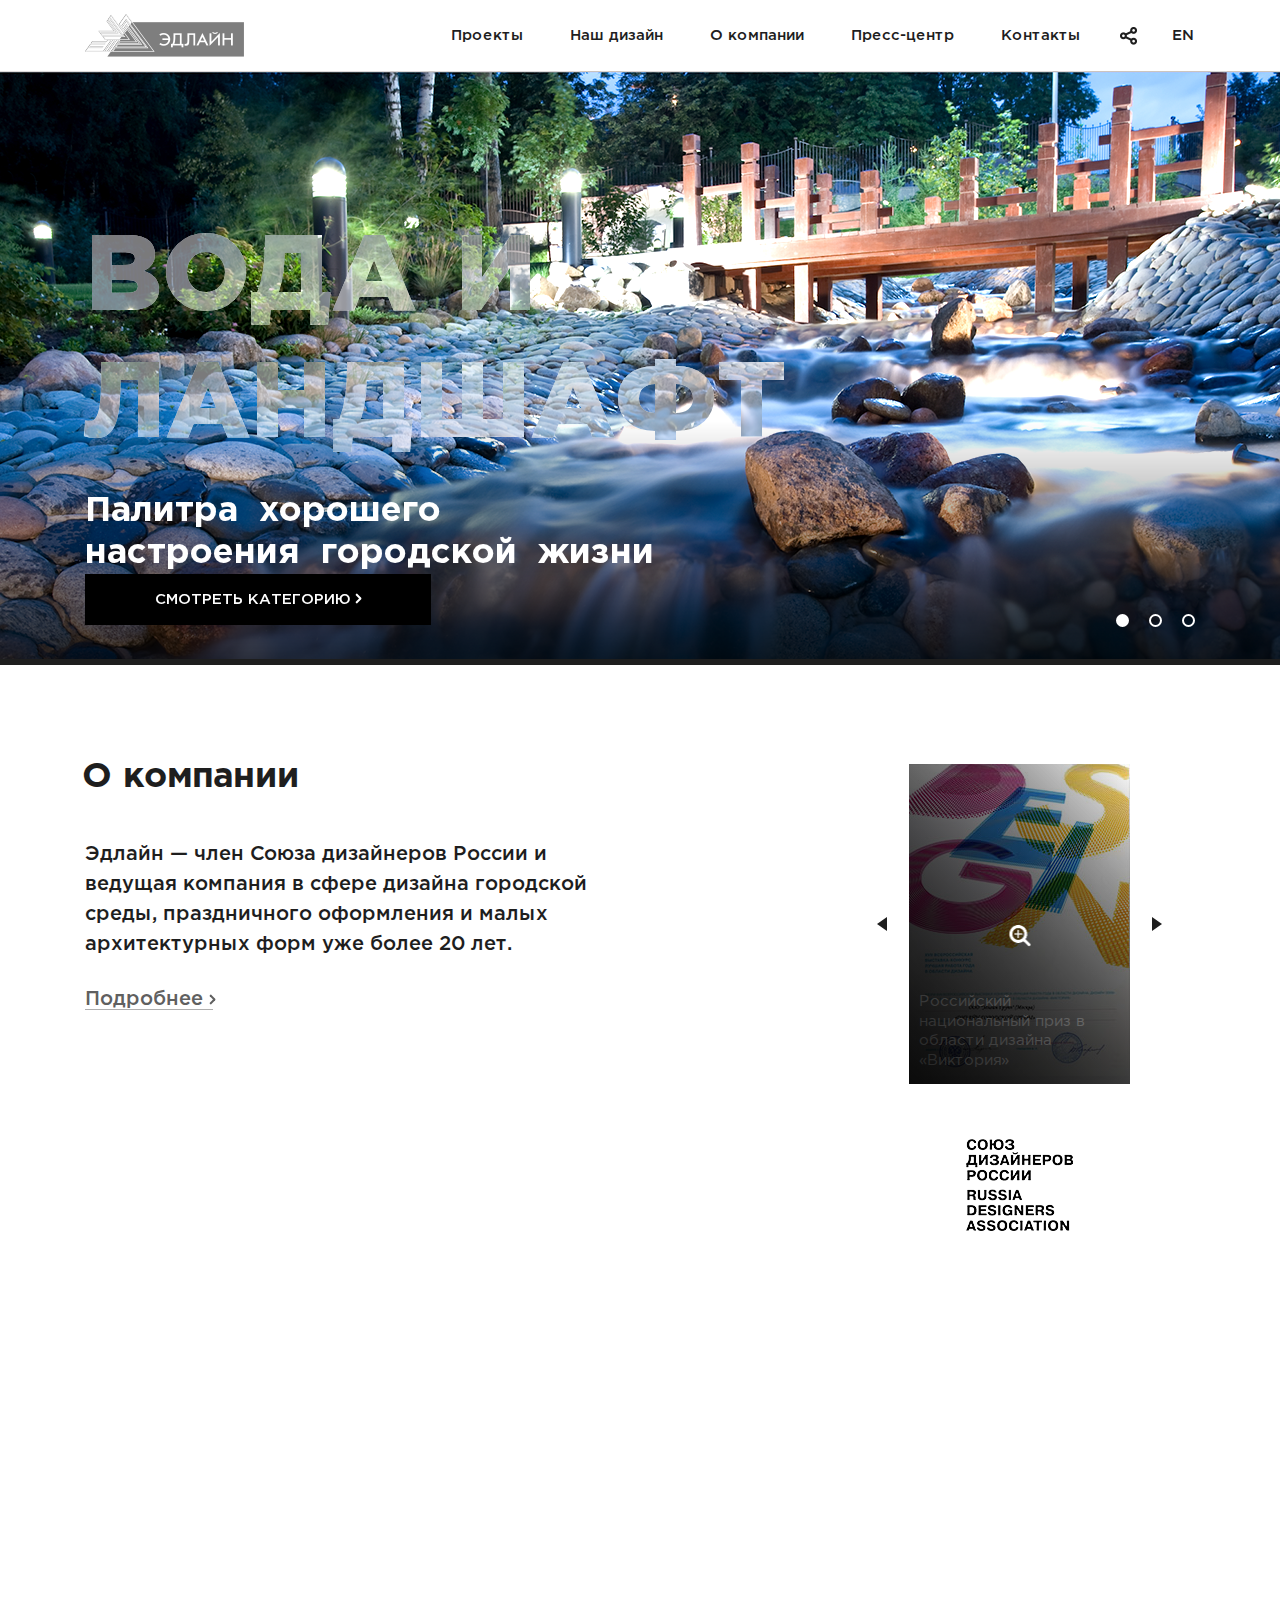
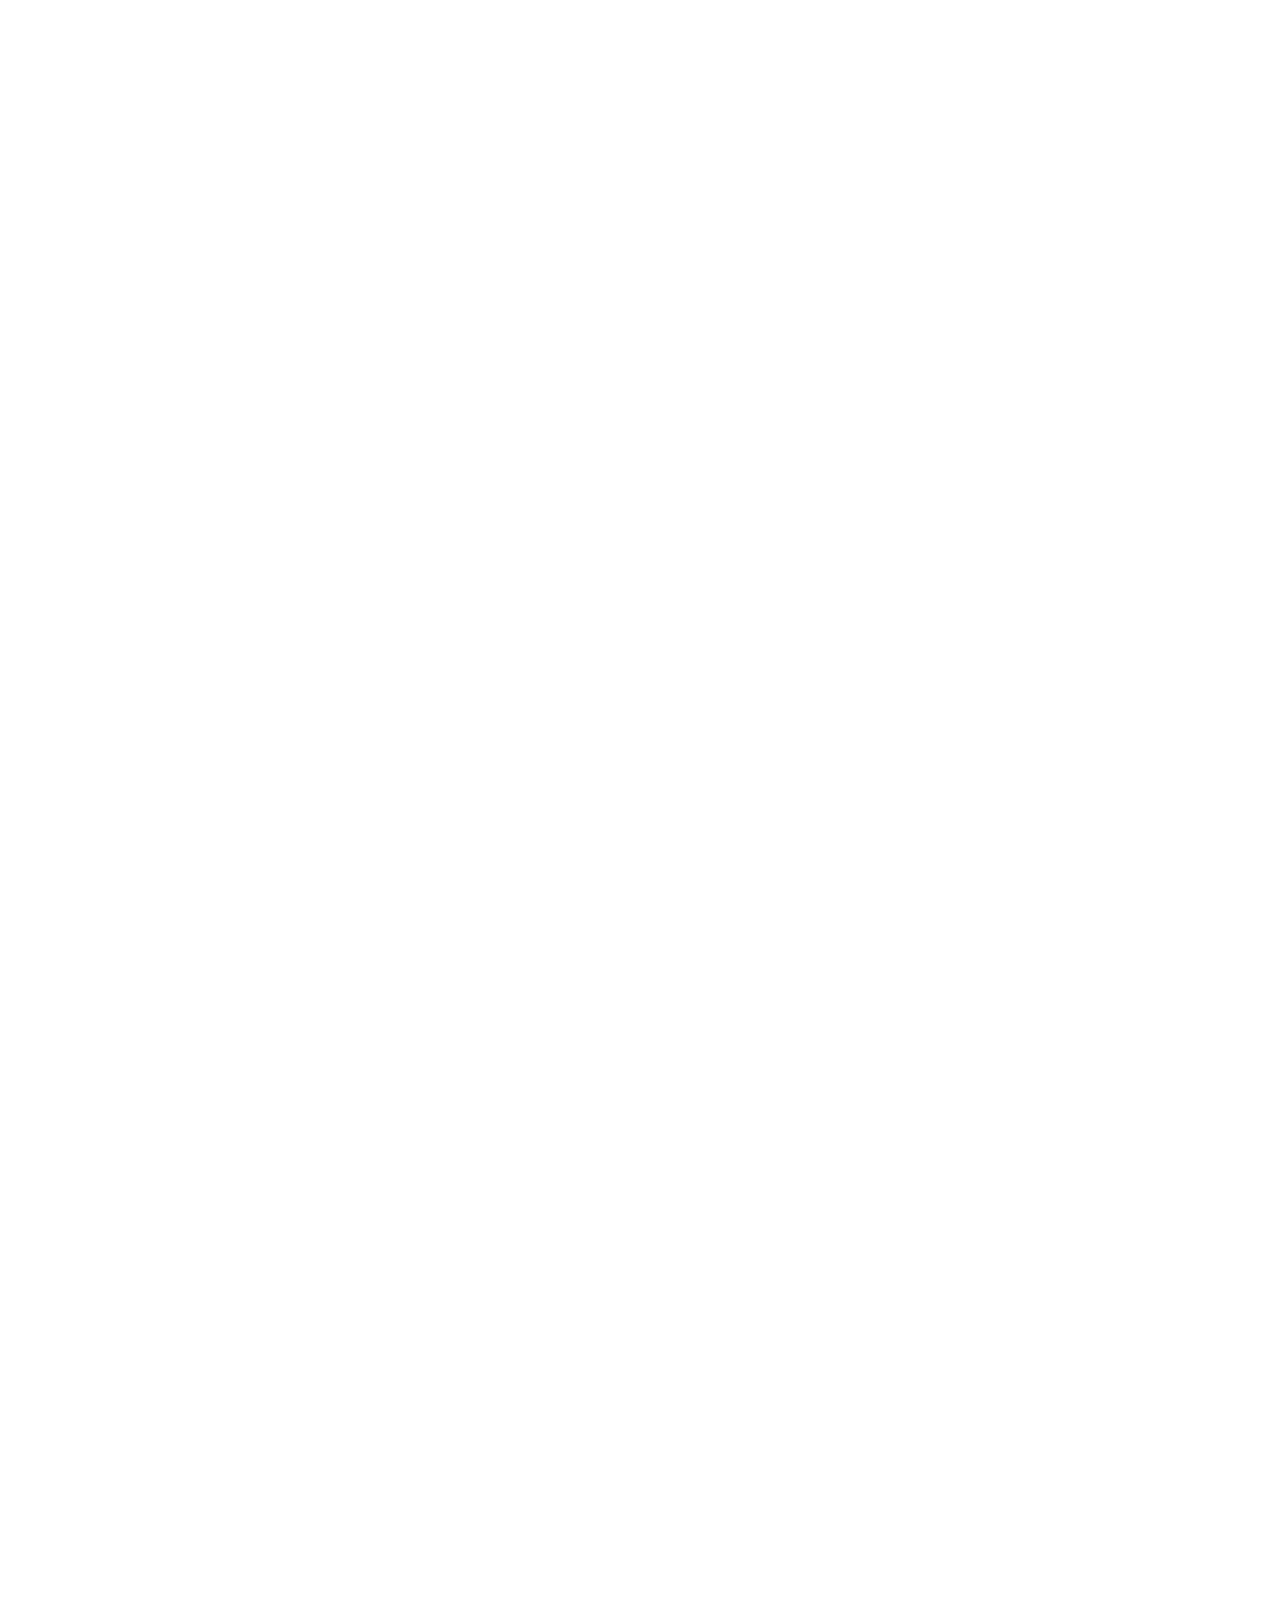
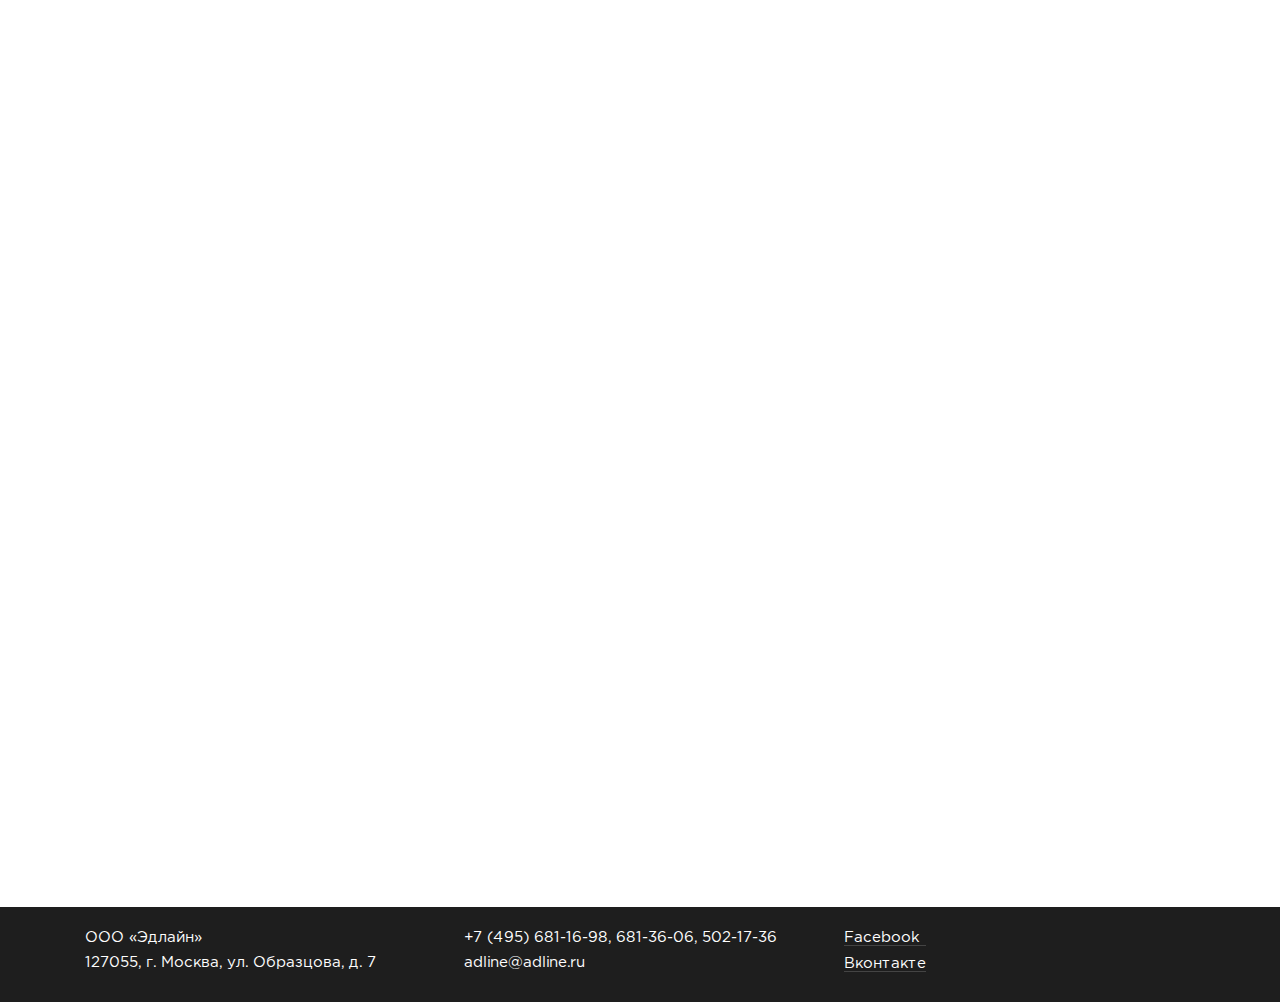
==== commit ef0b7e4a: "app" ====
--- a/index.html
+++ b/index.html
@@ -18,8 +18,8 @@
         <li class="topline__item"><a class="topline__link" href="projects.html">Проекты</a></li>
         <li class="topline__item"><a class="topline__link" href="design.html">Наш дизайн</a></li>
         <li class="topline__item"><a class="topline__link" href="about.html">О компании</a></li>
-        <li class="topline__item"><a class="topline__link" href="press.html">Пресс-центр</a></li>
-        <li class="topline__item"><a class="topline__link" href="contact.html">Контакты</a></li>
+        <li class="topline__item"><a class="topline__link" href="#">Пресс-центр</a></li>
+        <li class="topline__item"><a class="topline__link" href="#">Контакты</a></li>
       </nav>
       <header class="header"><a class="header__logo" href="/"></a>
         <div class="header__right">
@@ -27,8 +27,8 @@
             <li class="header__nav__item"><a class="header__nav__link" href="projects.html">Проекты</a></li>
             <li class="header__nav__item"><a class="header__nav__link" href="design.html">Наш дизайн</a></li>
             <li class="header__nav__item"><a class="header__nav__link" href="about.html">О компании</a></li>
-            <li class="header__nav__item"><a class="header__nav__link" href="press.html">Пресс-центр</a></li>
-            <li class="header__nav__item"><a class="header__nav__link" href="contact.html">Контакты</a></li>
+            <li class="header__nav__item"><a class="header__nav__link" href="#">Пресс-центр</a></li>
+            <li class="header__nav__item"><a class="header__nav__link" href="#">Контакты</a></li>
           </nav>
           <div class="header__share"></div>
           <div class="header__language"><span>en</span></div>
@@ -122,7 +122,7 @@
                       <div class="simple-slider__title">Российский национальный приз в области дизайна 3</div>
                     </div>
                   </div>
-                  <div class="simple-slider__zoom"></div><a class="simple-slider__link js-slider-link" href="#"><i class="icon-chevron-left"></i></a><a class="simple-slider__link js-slider-link" href="#"><i class="icon-chevron-right"></i></a>
+                  <div class="simple-slider__zoom"></div><a class="simple-slider__link js-slider-link-left" href="#"><i class="icon-chevron-left"></i></a><a class="simple-slider__link js-slider-link-right" href="#"><i class="icon-chevron-right"></i></a>
                 </div><img class="simple-slider__img" src="image/main-feed-text.png">
               </section>
               <section class="main-feed__info wow fadeIn" data-wow-offset="100" data-wow-delay="0.4s">
--- a/css/main.css
+++ b/css/main.css
@@ -1,2 +1,2 @@
-@-webkit-keyframes bounce{0%,20%,50%,80%,to{-webkit-transform:translateY(0);transform:translateY(0)}40%{-webkit-transform:translateY(-30px);transform:translateY(-30px)}60%{-webkit-transform:translateY(-15px);transform:translateY(-15px)}}@keyframes bounce{0%,20%,50%,80%,to{-webkit-transform:translateY(0);-ms-transform:translateY(0);transform:translateY(0)}40%{-webkit-transform:translateY(-30px);-ms-transform:translateY(-30px);transform:translateY(-30px)}60%{-webkit-transform:translateY(-15px);-ms-transform:translateY(-15px);transform:translateY(-15px)}}@-webkit-keyframes flash{0%,50%,to{opacity:1}25%,75%{opacity:0}}@keyframes flash{0%,50%,to{opacity:1}25%,75%{opacity:0}}@-webkit-keyframes pulse{0%,to{-webkit-transform:scale(1);transform:scale(1)}50%{-webkit-transform:scale(1.1);transform:scale(1.1)}}@keyframes pulse{0%,to{-webkit-transform:scale(1);-ms-transform:scale(1);transform:scale(1)}50%{-webkit-transform:scale(1.1);-ms-transform:scale(1.1);transform:scale(1.1)}}@-webkit-keyframes shake{0%,to{-webkit-transform:translateX(0);transform:translateX(0)}10%,30%,50%,70%,90%{-webkit-transform:translateX(-10px);transform:translateX(-10px)}20%,40%,60%,80%{-webkit-transform:translateX(10px);transform:translateX(10px)}}@keyframes shake{0%,to{-webkit-transform:translateX(0);-ms-transform:translateX(0);transform:translateX(0)}10%,30%,50%,70%,90%{-webkit-transform:translateX(-10px);-ms-transform:translateX(-10px);transform:translateX(-10px)}20%,40%,60%,80%{-webkit-transform:translateX(10px);-ms-transform:translateX(10px);transform:translateX(10px)}}@-webkit-keyframes swing{20%{-webkit-transform:rotate(15deg);transform:rotate(15deg)}40%{-webkit-transform:rotate(-10deg);transform:rotate(-10deg)}60%{-webkit-transform:rotate(5deg);transform:rotate(5deg)}80%{-webkit-transform:rotate(-5deg);transform:rotate(-5deg)}to{-webkit-transform:rotate(0deg);transform:rotate(0deg)}}@keyframes swing{20%{-webkit-transform:rotate(15deg);-ms-transform:rotate(15deg);transform:rotate(15deg)}40%{-webkit-transform:rotate(-10deg);-ms-transform:rotate(-10deg);transform:rotate(-10deg)}60%{-webkit-transform:rotate(5deg);-ms-transform:rotate(5deg);transform:rotate(5deg)}80%{-webkit-transform:rotate(-5deg);-ms-transform:rotate(-5deg);transform:rotate(-5deg)}to{-webkit-transform:rotate(0deg);-ms-transform:rotate(0deg);transform:rotate(0deg)}}@-webkit-keyframes tada{0%{-webkit-transform:scale(1);transform:scale(1)}10%,20%{-webkit-transform:scale(.9) rotate(-3deg);transform:scale(.9) rotate(-3deg)}30%,50%,70%,90%{-webkit-transform:scale(1.1) rotate(3deg);transform:scale(1.1) rotate(3deg)}40%,60%,80%{-webkit-transform:scale(1.1) rotate(-3deg);transform:scale(1.1) rotate(-3deg)}to{-webkit-transform:scale(1) rotate(0);transform:scale(1) rotate(0)}}@keyframes tada{0%{-webkit-transform:scale(1);-ms-transform:scale(1);transform:scale(1)}10%,20%{-webkit-transform:scale(.9) rotate(-3deg);-ms-transform:scale(.9) rotate(-3deg);transform:scale(.9) rotate(-3deg)}30%,50%,70%,90%{-webkit-transform:scale(1.1) rotate(3deg);-ms-transform:scale(1.1) rotate(3deg);transform:scale(1.1) rotate(3deg)}40%,60%,80%{-webkit-transform:scale(1.1) rotate(-3deg);-ms-transform:scale(1.1) rotate(-3deg);transform:scale(1.1) rotate(-3deg)}to{-webkit-transform:scale(1) rotate(0);-ms-transform:scale(1) rotate(0);transform:scale(1) rotate(0)}}@-webkit-keyframes wobble{0%,to{-webkit-transform:translateX(0%);transform:translateX(0%)}15%{-webkit-transform:translateX(-25%) rotate(-5deg);transform:translateX(-25%) rotate(-5deg)}30%{-webkit-transform:translateX(20%) rotate(3deg);transform:translateX(20%) rotate(3deg)}45%{-webkit-transform:translateX(-15%) rotate(-3deg);transform:translateX(-15%) rotate(-3deg)}60%{-webkit-transform:translateX(10%) rotate(2deg);transform:translateX(10%) rotate(2deg)}75%{-webkit-transform:translateX(-5%) rotate(-1deg);transform:translateX(-5%) rotate(-1deg)}}@keyframes wobble{0%,to{-webkit-transform:translateX(0%);-ms-transform:translateX(0%);transform:translateX(0%)}15%{-webkit-transform:translateX(-25%) rotate(-5deg);-ms-transform:translateX(-25%) rotate(-5deg);transform:translateX(-25%) rotate(-5deg)}30%{-webkit-transform:translateX(20%) rotate(3deg);-ms-transform:translateX(20%) rotate(3deg);transform:translateX(20%) rotate(3deg)}45%{-webkit-transform:translateX(-15%) rotate(-3deg);-ms-transform:translateX(-15%) rotate(-3deg);transform:translateX(-15%) rotate(-3deg)}60%{-webkit-transform:translateX(10%) rotate(2deg);-ms-transform:translateX(10%) rotate(2deg);transform:translateX(10%) rotate(2deg)}75%{-webkit-transform:translateX(-5%) rotate(-1deg);-ms-transform:translateX(-5%) rotate(-1deg);transform:translateX(-5%) rotate(-1deg)}}@-webkit-keyframes bounceIn{0%{opacity:0;-webkit-transform:scale(.3);transform:scale(.3)}50%{opacity:1;-webkit-transform:scale(1.05);transform:scale(1.05)}70%{-webkit-transform:scale(.9);transform:scale(.9)}to{-webkit-transform:scale(1);transform:scale(1)}}@keyframes bounceIn{0%{opacity:0;-webkit-transform:scale(.3);-ms-transform:scale(.3);transform:scale(.3)}50%{opacity:1;-webkit-transform:scale(1.05);-ms-transform:scale(1.05);transform:scale(1.05)}70%{-webkit-transform:scale(.9);-ms-transform:scale(.9);transform:scale(.9)}to{-webkit-transform:scale(1);-ms-transform:scale(1);transform:scale(1)}}@-webkit-keyframes bounceInDown{0%{opacity:0;-webkit-transform:translateY(-2000px);transform:translateY(-2000px)}60%{opacity:1;-webkit-transform:translateY(30px);transform:translateY(30px)}80%{-webkit-transform:translateY(-10px);transform:translateY(-10px)}to{-webkit-transform:translateY(0);transform:translateY(0)}}@keyframes bounceInDown{0%{opacity:0;-webkit-transform:translateY(-2000px);-ms-transform:translateY(-2000px);transform:translateY(-2000px)}60%{opacity:1;-webkit-transform:translateY(30px);-ms-transform:translateY(30px);transform:translateY(30px)}80%{-webkit-transform:translateY(-10px);-ms-transform:translateY(-10px);transform:translateY(-10px)}to{-webkit-transform:translateY(0);-ms-transform:translateY(0);transform:translateY(0)}}@-webkit-keyframes bounceInLeft{0%{opacity:0;-webkit-transform:translateX(-2000px);transform:translateX(-2000px)}60%{opacity:1;-webkit-transform:translateX(30px);transform:translateX(30px)}80%{-webkit-transform:translateX(-10px);transform:translateX(-10px)}to{-webkit-transform:translateX(0);transform:translateX(0)}}@keyframes bounceInLeft{0%{opacity:0;-webkit-transform:translateX(-2000px);-ms-transform:translateX(-2000px);transform:translateX(-2000px)}60%{opacity:1;-webkit-transform:translateX(30px);-ms-transform:translateX(30px);transform:translateX(30px)}80%{-webkit-transform:translateX(-10px);-ms-transform:translateX(-10px);transform:translateX(-10px)}to{-webkit-transform:translateX(0);-ms-transform:translateX(0);transform:translateX(0)}}@-webkit-keyframes bounceInRight{0%{opacity:0;-webkit-transform:translateX(2000px);transform:translateX(2000px)}60%{opacity:1;-webkit-transform:translateX(-30px);transform:translateX(-30px)}80%{-webkit-transform:translateX(10px);transform:translateX(10px)}to{-webkit-transform:translateX(0);transform:translateX(0)}}@keyframes bounceInRight{0%{opacity:0;-webkit-transform:translateX(2000px);-ms-transform:translateX(2000px);transform:translateX(2000px)}60%{opacity:1;-webkit-transform:translateX(-30px);-ms-transform:translateX(-30px);transform:translateX(-30px)}80%{-webkit-transform:translateX(10px);-ms-transform:translateX(10px);transform:translateX(10px)}to{-webkit-transform:translateX(0);-ms-transform:translateX(0);transform:translateX(0)}}@-webkit-keyframes bounceInUp{0%{opacity:0;-webkit-transform:translateY(2000px);transform:translateY(2000px)}60%{opacity:1;-webkit-transform:translateY(-30px);transform:translateY(-30px)}80%{-webkit-transform:translateY(10px);transform:translateY(10px)}to{-webkit-transform:translateY(0);transform:translateY(0)}}@keyframes bounceInUp{0%{opacity:0;-webkit-transform:translateY(2000px);-ms-transform:translateY(2000px);transform:translateY(2000px)}60%{opacity:1;-webkit-transform:translateY(-30px);-ms-transform:translateY(-30px);transform:translateY(-30px)}80%{-webkit-transform:translateY(10px);-ms-transform:translateY(10px);transform:translateY(10px)}to{-webkit-transform:translateY(0);-ms-transform:translateY(0);transform:translateY(0)}}@-webkit-keyframes bounceOut{0%{-webkit-transform:scale(1);transform:scale(1)}25%{-webkit-transform:scale(.95);transform:scale(.95)}50%{opacity:1;-webkit-transform:scale(1.1);transform:scale(1.1)}to{opacity:0;-webkit-transform:scale(.3);transform:scale(.3)}}@keyframes bounceOut{0%{-webkit-transform:scale(1);-ms-transform:scale(1);transform:scale(1)}25%{-webkit-transform:scale(.95);-ms-transform:scale(.95);transform:scale(.95)}50%{opacity:1;-webkit-transform:scale(1.1);-ms-transform:scale(1.1);transform:scale(1.1)}to{opacity:0;-webkit-transform:scale(.3);-ms-transform:scale(.3);transform:scale(.3)}}@-webkit-keyframes bounceOutDown{0%{-webkit-transform:translateY(0);transform:translateY(0)}20%{opacity:1;-webkit-transform:translateY(-20px);transform:translateY(-20px)}to{opacity:0;-webkit-transform:translateY(2000px);transform:translateY(2000px)}}@keyframes bounceOutDown{0%{-webkit-transform:translateY(0);-ms-transform:translateY(0);transform:translateY(0)}20%{opacity:1;-webkit-transform:translateY(-20px);-ms-transform:translateY(-20px);transform:translateY(-20px)}to{opacity:0;-webkit-transform:translateY(2000px);-ms-transform:translateY(2000px);transform:translateY(2000px)}}@-webkit-keyframes bounceOutLeft{0%{-webkit-transform:translateX(0);transform:translateX(0)}20%{opacity:1;-webkit-transform:translateX(20px);transform:translateX(20px)}to{opacity:0;-webkit-transform:translateX(-2000px);transform:translateX(-2000px)}}@keyframes bounceOutLeft{0%{-webkit-transform:translateX(0);-ms-transform:translateX(0);transform:translateX(0)}20%{opacity:1;-webkit-transform:translateX(20px);-ms-transform:translateX(20px);transform:translateX(20px)}to{opacity:0;-webkit-transform:translateX(-2000px);-ms-transform:translateX(-2000px);transform:translateX(-2000px)}}@-webkit-keyframes bounceOutRight{0%{-webkit-transform:translateX(0);transform:translateX(0)}20%{opacity:1;-webkit-transform:translateX(-20px);transform:translateX(-20px)}to{opacity:0;-webkit-transform:translateX(2000px);transform:translateX(2000px)}}@keyframes bounceOutRight{0%{-webkit-transform:translateX(0);-ms-transform:translateX(0);transform:translateX(0)}20%{opacity:1;-webkit-transform:translateX(-20px);-ms-transform:translateX(-20px);transform:translateX(-20px)}to{opacity:0;-webkit-transform:translateX(2000px);-ms-transform:translateX(2000px);transform:translateX(2000px)}}@-webkit-keyframes bounceOutUp{0%{-webkit-transform:translateY(0);transform:translateY(0)}20%{opacity:1;-webkit-transform:translateY(20px);transform:translateY(20px)}to{opacity:0;-webkit-transform:translateY(-2000px);transform:translateY(-2000px)}}@keyframes bounceOutUp{0%{-webkit-transform:translateY(0);-ms-transform:translateY(0);transform:translateY(0)}20%{opacity:1;-webkit-transform:translateY(20px);-ms-transform:translateY(20px);transform:translateY(20px)}to{opacity:0;-webkit-transform:translateY(-2000px);-ms-transform:translateY(-2000px);transform:translateY(-2000px)}}@-webkit-keyframes fadeIn{0%{opacity:0}to{opacity:1}}@keyframes fadeIn{0%{opacity:0}to{opacity:1}}@-webkit-keyframes fadeInDown{0%{opacity:0;-webkit-transform:translateY(-20px);transform:translateY(-20px)}to{opacity:1;-webkit-transform:translateY(0);transform:translateY(0)}}@keyframes fadeInDown{0%{opacity:0;-webkit-transform:translateY(-20px);-ms-transform:translateY(-20px);transform:translateY(-20px)}to{opacity:1;-webkit-transform:translateY(0);-ms-transform:translateY(0);transform:translateY(0)}}@-webkit-keyframes fadeInDownBig{0%{opacity:0;-webkit-transform:translateY(-2000px);transform:translateY(-2000px)}to{opacity:1;-webkit-transform:translateY(0);transform:translateY(0)}}@keyframes fadeInDownBig{0%{opacity:0;-webkit-transform:translateY(-2000px);-ms-transform:translateY(-2000px);transform:translateY(-2000px)}to{opacity:1;-webkit-transform:translateY(0);-ms-transform:translateY(0);transform:translateY(0)}}@-webkit-keyframes fadeInLeft{0%{width:0}to{width:100%}}@keyframes fadeInLeft{0%{width:0}to{width:100%}}@-webkit-keyframes fadeInLeftBig{0%{opacity:0;-webkit-transform:translateX(-2000px);transform:translateX(-2000px)}to{opacity:1;-webkit-transform:translateX(0);transform:translateX(0)}}@keyframes fadeInLeftBig{0%{opacity:0;-webkit-transform:translateX(-2000px);-ms-transform:translateX(-2000px);transform:translateX(-2000px)}to{opacity:1;-webkit-transform:translateX(0);-ms-transform:translateX(0);transform:translateX(0)}}@-webkit-keyframes fadeInRight{0%{opacity:0;-webkit-transform:translateX(20px);transform:translateX(20px)}to{opacity:1;-webkit-transform:translateX(0);transform:translateX(0)}}@keyframes fadeInRight{0%{opacity:0;-webkit-transform:translateX(20px);-ms-transform:translateX(20px);transform:translateX(20px)}to{opacity:1;-webkit-transform:translateX(0);-ms-transform:translateX(0);transform:translateX(0)}}@-webkit-keyframes fadeInRightBig{0%{opacity:0;-webkit-transform:translateX(2000px);transform:translateX(2000px)}to{opacity:1;-webkit-transform:translateX(0);transform:translateX(0)}}@keyframes fadeInRightBig{0%{opacity:0;-webkit-transform:translateX(2000px);-ms-transform:translateX(2000px);transform:translateX(2000px)}to{opacity:1;-webkit-transform:translateX(0);-ms-transform:translateX(0);transform:translateX(0)}}@-webkit-keyframes fadeInUp{0%{opacity:0;-webkit-transform:translateY(20px);transform:translateY(20px)}to{opacity:1;-webkit-transform:translateY(0);transform:translateY(0)}}@keyframes fadeInUp{0%{opacity:0;-webkit-transform:translateY(20px);-ms-transform:translateY(20px);transform:translateY(20px)}to{opacity:1;-webkit-transform:translateY(0);-ms-transform:translateY(0);transform:translateY(0)}}@-webkit-keyframes fadeInUpBig{0%{opacity:0;-webkit-transform:translateY(2000px);transform:translateY(2000px)}to{opacity:1;-webkit-transform:translateY(0);transform:translateY(0)}}@keyframes fadeInUpBig{0%{opacity:0;-webkit-transform:translateY(2000px);-ms-transform:translateY(2000px);transform:translateY(2000px)}to{opacity:1;-webkit-transform:translateY(0);-ms-transform:translateY(0);transform:translateY(0)}}@-webkit-keyframes fadeOut{0%{opacity:1}to{opacity:0}}@keyframes fadeOut{0%{opacity:1}to{opacity:0}}@-webkit-keyframes fadeOutDown{0%{opacity:1;-webkit-transform:translateY(0);transform:translateY(0)}to{opacity:0;-webkit-transform:translateY(20px);transform:translateY(20px)}}@keyframes fadeOutDown{0%{opacity:1;-webkit-transform:translateY(0);-ms-transform:translateY(0);transform:translateY(0)}to{opacity:0;-webkit-transform:translateY(20px);-ms-transform:translateY(20px);transform:translateY(20px)}}@-webkit-keyframes fadeOutDownBig{0%{opacity:1;-webkit-transform:translateY(0);transform:translateY(0)}to{opacity:0;-webkit-transform:translateY(2000px);transform:translateY(2000px)}}@keyframes fadeOutDownBig{0%{opacity:1;-webkit-transform:translateY(0);-ms-transform:translateY(0);transform:translateY(0)}to{opacity:0;-webkit-transform:translateY(2000px);-ms-transform:translateY(2000px);transform:translateY(2000px)}}@-webkit-keyframes fadeOutLeft{0%{opacity:1;-webkit-transform:translateX(0);transform:translateX(0)}to{opacity:0;-webkit-transform:translateX(-20px);transform:translateX(-20px)}}@keyframes fadeOutLeft{0%{opacity:1;-webkit-transform:translateX(0);-ms-transform:translateX(0);transform:translateX(0)}to{opacity:0;-webkit-transform:translateX(-20px);-ms-transform:translateX(-20px);transform:translateX(-20px)}}@-webkit-keyframes fadeOutLeftBig{0%{opacity:1;-webkit-transform:translateX(0);transform:translateX(0)}to{opacity:0;-webkit-transform:translateX(-2000px);transform:translateX(-2000px)}}@keyframes fadeOutLeftBig{0%{opacity:1;-webkit-transform:translateX(0);-ms-transform:translateX(0);transform:translateX(0)}to{opacity:0;-webkit-transform:translateX(-2000px);-ms-transform:translateX(-2000px);transform:translateX(-2000px)}}@-webkit-keyframes fadeOutRight{0%{opacity:1;-webkit-transform:translateX(0);transform:translateX(0)}to{opacity:0;-webkit-transform:translateX(20px);transform:translateX(20px)}}@keyframes fadeOutRight{0%{opacity:1;-webkit-transform:translateX(0);-ms-transform:translateX(0);transform:translateX(0)}to{opacity:0;-webkit-transform:translateX(20px);-ms-transform:translateX(20px);transform:translateX(20px)}}@-webkit-keyframes fadeOutRightBig{0%{opacity:1;-webkit-transform:translateX(0);transform:translateX(0)}to{opacity:0;-webkit-transform:translateX(2000px);transform:translateX(2000px)}}@keyframes fadeOutRightBig{0%{opacity:1;-webkit-transform:translateX(0);-ms-transform:translateX(0);transform:translateX(0)}to{opacity:0;-webkit-transform:translateX(2000px);-ms-transform:translateX(2000px);transform:translateX(2000px)}}@-webkit-keyframes fadeOutUp{0%{opacity:1;-webkit-transform:translateY(0);transform:translateY(0)}to{opacity:0;-webkit-transform:translateY(-20px);transform:translateY(-20px)}}@keyframes fadeOutUp{0%{opacity:1;-webkit-transform:translateY(0);-ms-transform:translateY(0);transform:translateY(0)}to{opacity:0;-webkit-transform:translateY(-20px);-ms-transform:translateY(-20px);transform:translateY(-20px)}}@-webkit-keyframes fadeOutUpBig{0%{opacity:1;-webkit-transform:translateY(0);transform:translateY(0)}to{opacity:0;-webkit-transform:translateY(-2000px);transform:translateY(-2000px)}}@keyframes fadeOutUpBig{0%{opacity:1;-webkit-transform:translateY(0);-ms-transform:translateY(0);transform:translateY(0)}to{opacity:0;-webkit-transform:translateY(-2000px);-ms-transform:translateY(-2000px);transform:translateY(-2000px)}}@-webkit-keyframes flip{0%{-webkit-transform:perspective(400px) translateZ(0) rotateY(0) scale(1);transform:perspective(400px) translateZ(0) rotateY(0) scale(1);-webkit-animation-timing-function:ease-out;animation-timing-function:ease-out}40%{-webkit-transform:perspective(400px) translateZ(150px) rotateY(170deg) scale(1);transform:perspective(400px) translateZ(150px) rotateY(170deg) scale(1);-webkit-animation-timing-function:ease-out;animation-timing-function:ease-out}50%{-webkit-transform:perspective(400px) translateZ(150px) rotateY(190deg) scale(1);transform:perspective(400px) translateZ(150px) rotateY(190deg) scale(1);-webkit-animation-timing-function:ease-in;animation-timing-function:ease-in}80%{-webkit-transform:perspective(400px) translateZ(0) rotateY(360deg) scale(.95);transform:perspective(400px) translateZ(0) rotateY(360deg) scale(.95);-webkit-animation-timing-function:ease-in;animation-timing-function:ease-in}to{-webkit-transform:perspective(400px) translateZ(0) rotateY(360deg) scale(1);transform:perspective(400px) translateZ(0) rotateY(360deg) scale(1);-webkit-animation-timing-function:ease-in;animation-timing-function:ease-in}}@keyframes flip{0%{-webkit-transform:perspective(400px) translateZ(0) rotateY(0) scale(1);-ms-transform:perspective(400px) translateZ(0) rotateY(0) scale(1);transform:perspective(400px) translateZ(0) rotateY(0) scale(1);-webkit-animation-timing-function:ease-out;animation-timing-function:ease-out}40%{-webkit-transform:perspective(400px) translateZ(150px) rotateY(170deg) scale(1);-ms-transform:perspective(400px) translateZ(150px) rotateY(170deg) scale(1);transform:perspective(400px) translateZ(150px) rotateY(170deg) scale(1);-webkit-animation-timing-function:ease-out;animation-timing-function:ease-out}50%{-webkit-transform:perspective(400px) translateZ(150px) rotateY(190deg) scale(1);-ms-transform:perspective(400px) translateZ(150px) rotateY(190deg) scale(1);transform:perspective(400px) translateZ(150px) rotateY(190deg) scale(1);-webkit-animation-timing-function:ease-in;animation-timing-function:ease-in}80%{-webkit-transform:perspective(400px) translateZ(0) rotateY(360deg) scale(.95);-ms-transform:perspective(400px) translateZ(0) rotateY(360deg) scale(.95);transform:perspective(400px) translateZ(0) rotateY(360deg) scale(.95);-webkit-animation-timing-function:ease-in;animation-timing-function:ease-in}to{-webkit-transform:perspective(400px) translateZ(0) rotateY(360deg) scale(1);-ms-transform:perspective(400px) translateZ(0) rotateY(360deg) scale(1);transform:perspective(400px) translateZ(0) rotateY(360deg) scale(1);-webkit-animation-timing-function:ease-in;animation-timing-function:ease-in}}@-webkit-keyframes flipInX{0%{-webkit-transform:perspective(400px) rotateX(90deg);transform:perspective(400px) rotateX(90deg);opacity:0}40%{-webkit-transform:perspective(400px) rotateX(-10deg);transform:perspective(400px) rotateX(-10deg)}70%{-webkit-transform:perspective(400px) rotateX(10deg);transform:perspective(400px) rotateX(10deg)}to{-webkit-transform:perspective(400px) rotateX(0deg);transform:perspective(400px) rotateX(0deg);opacity:1}}@keyframes flipInX{0%{-webkit-transform:perspective(400px) rotateX(90deg);-ms-transform:perspective(400px) rotateX(90deg);transform:perspective(400px) rotateX(90deg);opacity:0}40%{-webkit-transform:perspective(400px) rotateX(-10deg);-ms-transform:perspective(400px) rotateX(-10deg);transform:perspective(400px) rotateX(-10deg)}70%{-webkit-transform:perspective(400px) rotateX(10deg);-ms-transform:perspective(400px) rotateX(10deg);transform:perspective(400px) rotateX(10deg)}to{-webkit-transform:perspective(400px) rotateX(0deg);-ms-transform:perspective(400px) rotateX(0deg);transform:perspective(400px) rotateX(0deg);opacity:1}}@-webkit-keyframes flipInY{0%{-webkit-transform:perspective(400px) rotateY(90deg);transform:perspective(400px) rotateY(90deg);opacity:0}40%{-webkit-transform:perspective(400px) rotateY(-10deg);transform:perspective(400px) rotateY(-10deg)}70%{-webkit-transform:perspective(400px) rotateY(10deg);transform:perspective(400px) rotateY(10deg)}to{-webkit-transform:perspective(400px) rotateY(0deg);transform:perspective(400px) rotateY(0deg);opacity:1}}@keyframes flipInY{0%{-webkit-transform:perspective(400px) rotateY(90deg);-ms-transform:perspective(400px) rotateY(90deg);transform:perspective(400px) rotateY(90deg);opacity:0}40%{-webkit-transform:perspective(400px) rotateY(-10deg);-ms-transform:perspective(400px) rotateY(-10deg);transform:perspective(400px) rotateY(-10deg)}70%{-webkit-transform:perspective(400px) rotateY(10deg);-ms-transform:perspective(400px) rotateY(10deg);transform:perspective(400px) rotateY(10deg)}to{-webkit-transform:perspective(400px) rotateY(0deg);-ms-transform:perspective(400px) rotateY(0deg);transform:perspective(400px) rotateY(0deg);opacity:1}}@-webkit-keyframes flipOutX{0%{-webkit-transform:perspective(400px) rotateX(0deg);transform:perspective(400px) rotateX(0deg);opacity:1}to{-webkit-transform:perspective(400px) rotateX(90deg);transform:perspective(400px) rotateX(90deg);opacity:0}}@keyframes flipOutX{0%{-webkit-transform:perspective(400px) rotateX(0deg);-ms-transform:perspective(400px) rotateX(0deg);transform:perspective(400px) rotateX(0deg);opacity:1}to{-webkit-transform:perspective(400px) rotateX(90deg);-ms-transform:perspective(400px) rotateX(90deg);transform:perspective(400px) rotateX(90deg);opacity:0}}@-webkit-keyframes flipOutY{0%{-webkit-transform:perspective(400px) rotateY(0deg);transform:perspective(400px) rotateY(0deg);opacity:1}to{-webkit-transform:perspective(400px) rotateY(90deg);transform:perspective(400px) rotateY(90deg);opacity:0}}@keyframes flipOutY{0%{-webkit-transform:perspective(400px) rotateY(0deg);-ms-transform:perspective(400px) rotateY(0deg);transform:perspective(400px) rotateY(0deg);opacity:1}to{-webkit-transform:perspective(400px) rotateY(90deg);-ms-transform:perspective(400px) rotateY(90deg);transform:perspective(400px) rotateY(90deg);opacity:0}}@-webkit-keyframes lightSpeedIn{0%{-webkit-transform:translateX(100%) skewX(-30deg);transform:translateX(100%) skewX(-30deg);opacity:0}60%{-webkit-transform:translateX(-20%) skewX(30deg);transform:translateX(-20%) skewX(30deg);opacity:1}80%{-webkit-transform:translateX(0%) skewX(-15deg);transform:translateX(0%) skewX(-15deg);opacity:1}to{-webkit-transform:translateX(0%) skewX(0deg);transform:translateX(0%) skewX(0deg);opacity:1}}@keyframes lightSpeedIn{0%{-webkit-transform:translateX(100%) skewX(-30deg);-ms-transform:translateX(100%) skewX(-30deg);transform:translateX(100%) skewX(-30deg);opacity:0}60%{-webkit-transform:translateX(-20%) skewX(30deg);-ms-transform:translateX(-20%) skewX(30deg);transform:translateX(-20%) skewX(30deg);opacity:1}80%{-webkit-transform:translateX(0%) skewX(-15deg);-ms-transform:translateX(0%) skewX(-15deg);transform:translateX(0%) skewX(-15deg);opacity:1}to{-webkit-transform:translateX(0%) skewX(0deg);-ms-transform:translateX(0%) skewX(0deg);transform:translateX(0%) skewX(0deg);opacity:1}}@-webkit-keyframes lightSpeedOut{0%{-webkit-transform:translateX(0%) skewX(0deg);transform:translateX(0%) skewX(0deg);opacity:1}to{-webkit-transform:translateX(100%) skewX(-30deg);transform:translateX(100%) skewX(-30deg);opacity:0}}@keyframes lightSpeedOut{0%{-webkit-transform:translateX(0%) skewX(0deg);-ms-transform:translateX(0%) skewX(0deg);transform:translateX(0%) skewX(0deg);opacity:1}to{-webkit-transform:translateX(100%) skewX(-30deg);-ms-transform:translateX(100%) skewX(-30deg);transform:translateX(100%) skewX(-30deg);opacity:0}}@-webkit-keyframes rotateIn{0%{-webkit-transform-origin:center center;transform-origin:center center;-webkit-transform:rotate(-200deg);transform:rotate(-200deg);opacity:0}to{-webkit-transform-origin:center center;transform-origin:center center;-webkit-transform:rotate(0);transform:rotate(0);opacity:1}}@keyframes rotateIn{0%{-webkit-transform-origin:center center;-ms-transform-origin:center center;transform-origin:center center;-webkit-transform:rotate(-200deg);-ms-transform:rotate(-200deg);transform:rotate(-200deg);opacity:0}to{-webkit-transform-origin:center center;-ms-transform-origin:center center;transform-origin:center center;-webkit-transform:rotate(0);-ms-transform:rotate(0);transform:rotate(0);opacity:1}}@-webkit-keyframes rotateInDownLeft{0%{-webkit-transform-origin:left bottom;transform-origin:left bottom;-webkit-transform:rotate(-90deg);transform:rotate(-90deg);opacity:0}to{-webkit-transform-origin:left bottom;transform-origin:left bottom;-webkit-transform:rotate(0);transform:rotate(0);opacity:1}}@keyframes rotateInDownLeft{0%{-webkit-transform-origin:left bottom;-ms-transform-origin:left bottom;transform-origin:left bottom;-webkit-transform:rotate(-90deg);-ms-transform:rotate(-90deg);transform:rotate(-90deg);opacity:0}to{-webkit-transform-origin:left bottom;-ms-transform-origin:left bottom;transform-origin:left bottom;-webkit-transform:rotate(0);-ms-transform:rotate(0);transform:rotate(0);opacity:1}}@-webkit-keyframes rotateInDownRight{0%{-webkit-transform-origin:right bottom;transform-origin:right bottom;-webkit-transform:rotate(90deg);transform:rotate(90deg);opacity:0}to{-webkit-transform-origin:right bottom;transform-origin:right bottom;-webkit-transform:rotate(0);transform:rotate(0);opacity:1}}@keyframes rotateInDownRight{0%{-webkit-transform-origin:right bottom;-ms-transform-origin:right bottom;transform-origin:right bottom;-webkit-transform:rotate(90deg);-ms-transform:rotate(90deg);transform:rotate(90deg);opacity:0}to{-webkit-transform-origin:right bottom;-ms-transform-origin:right bottom;transform-origin:right bottom;-webkit-transform:rotate(0);-ms-transform:rotate(0);transform:rotate(0);opacity:1}}@-webkit-keyframes rotateInUpLeft{0%{-webkit-transform-origin:left bottom;transform-origin:left bottom;-webkit-transform:rotate(90deg);transform:rotate(90deg);opacity:0}to{-webkit-transform-origin:left bottom;transform-origin:left bottom;-webkit-transform:rotate(0);transform:rotate(0);opacity:1}}@keyframes rotateInUpLeft{0%{-webkit-transform-origin:left bottom;-ms-transform-origin:left bottom;transform-origin:left bottom;-webkit-transform:rotate(90deg);-ms-transform:rotate(90deg);transform:rotate(90deg);opacity:0}to{-webkit-transform-origin:left bottom;-ms-transform-origin:left bottom;transform-origin:left bottom;-webkit-transform:rotate(0);-ms-transform:rotate(0);transform:rotate(0);opacity:1}}@-webkit-keyframes rotateInUpRight{0%{-webkit-transform-origin:right bottom;transform-origin:right bottom;-webkit-transform:rotate(-90deg);transform:rotate(-90deg);opacity:0}to{-webkit-transform-origin:right bottom;transform-origin:right bottom;-webkit-transform:rotate(0);transform:rotate(0);opacity:1}}@keyframes rotateInUpRight{0%{-webkit-transform-origin:right bottom;-ms-transform-origin:right bottom;transform-origin:right bottom;-webkit-transform:rotate(-90deg);-ms-transform:rotate(-90deg);transform:rotate(-90deg);opacity:0}to{-webkit-transform-origin:right bottom;-ms-transform-origin:right bottom;transform-origin:right bottom;-webkit-transform:rotate(0);-ms-transform:rotate(0);transform:rotate(0);opacity:1}}@-webkit-keyframes rotateOut{0%{-webkit-transform-origin:center center;transform-origin:center center;-webkit-transform:rotate(0);transform:rotate(0);opacity:1}to{-webkit-transform-origin:center center;transform-origin:center center;-webkit-transform:rotate(200deg);transform:rotate(200deg);opacity:0}}@keyframes rotateOut{0%{-webkit-transform-origin:center center;-ms-transform-origin:center center;transform-origin:center center;-webkit-transform:rotate(0);-ms-transform:rotate(0);transform:rotate(0);opacity:1}to{-webkit-transform-origin:center center;-ms-transform-origin:center center;transform-origin:center center;-webkit-transform:rotate(200deg);-ms-transform:rotate(200deg);transform:rotate(200deg);opacity:0}}@-webkit-keyframes rotateOutDownLeft{0%{-webkit-transform-origin:left bottom;transform-origin:left bottom;-webkit-transform:rotate(0);transform:rotate(0);opacity:1}to{-webkit-transform-origin:left bottom;transform-origin:left bottom;-webkit-transform:rotate(90deg);transform:rotate(90deg);opacity:0}}@keyframes rotateOutDownLeft{0%{-webkit-transform-origin:left bottom;-ms-transform-origin:left bottom;transform-origin:left bottom;-webkit-transform:rotate(0);-ms-transform:rotate(0);transform:rotate(0);opacity:1}to{-webkit-transform-origin:left bottom;-ms-transform-origin:left bottom;transform-origin:left bottom;-webkit-transform:rotate(90deg);-ms-transform:rotate(90deg);transform:rotate(90deg);opacity:0}}@-webkit-keyframes rotateOutDownRight{0%{-webkit-transform-origin:right bottom;transform-origin:right bottom;-webkit-transform:rotate(0);transform:rotate(0);opacity:1}to{-webkit-transform-origin:right bottom;transform-origin:right bottom;-webkit-transform:rotate(-90deg);transform:rotate(-90deg);opacity:0}}@keyframes rotateOutDownRight{0%{-webkit-transform-origin:right bottom;-ms-transform-origin:right bottom;transform-origin:right bottom;-webkit-transform:rotate(0);-ms-transform:rotate(0);transform:rotate(0);opacity:1}to{-webkit-transform-origin:right bottom;-ms-transform-origin:right bottom;transform-origin:right bottom;-webkit-transform:rotate(-90deg);-ms-transform:rotate(-90deg);transform:rotate(-90deg);opacity:0}}@-webkit-keyframes rotateOutUpLeft{0%{-webkit-transform-origin:left bottom;transform-origin:left bottom;-webkit-transform:rotate(0);transform:rotate(0);opacity:1}to{-webkit-transform-origin:left bottom;transform-origin:left bottom;-webkit-transform:rotate(-90deg);transform:rotate(-90deg);opacity:0}}@keyframes rotateOutUpLeft{0%{-webkit-transform-origin:left bottom;-ms-transform-origin:left bottom;transform-origin:left bottom;-webkit-transform:rotate(0);-ms-transform:rotate(0);transform:rotate(0);opacity:1}to{-webkit-transform-origin:left bottom;-ms-transform-origin:left bottom;transform-origin:left bottom;-webkit-transform:rotate(-90deg);-ms-transform:rotate(-90deg);transform:rotate(-90deg);opacity:0}}@-webkit-keyframes rotateOutUpRight{0%{-webkit-transform-origin:right bottom;transform-origin:right bottom;-webkit-transform:rotate(0);transform:rotate(0);opacity:1}to{-webkit-transform-origin:right bottom;transform-origin:right bottom;-webkit-transform:rotate(90deg);transform:rotate(90deg);opacity:0}}@keyframes rotateOutUpRight{0%{-webkit-transform-origin:right bottom;-ms-transform-origin:right bottom;transform-origin:right bottom;-webkit-transform:rotate(0);-ms-transform:rotate(0);transform:rotate(0);opacity:1}to{-webkit-transform-origin:right bottom;-ms-transform-origin:right bottom;transform-origin:right bottom;-webkit-transform:rotate(90deg);-ms-transform:rotate(90deg);transform:rotate(90deg);opacity:0}}@-webkit-keyframes slideInDown{0%{opacity:0;-webkit-transform:translateY(-2000px);transform:translateY(-2000px)}to{-webkit-transform:translateY(0);transform:translateY(0)}}@keyframes slideInDown{0%{opacity:0;-webkit-transform:translateY(-2000px);-ms-transform:translateY(-2000px);transform:translateY(-2000px)}to{-webkit-transform:translateY(0);-ms-transform:translateY(0);transform:translateY(0)}}@-webkit-keyframes slideInLeft{0%{opacity:0;-webkit-transform:translateX(-2000px);transform:translateX(-2000px)}to{-webkit-transform:translateX(0);transform:translateX(0)}}@keyframes slideInLeft{0%{opacity:0;-webkit-transform:translateX(-2000px);-ms-transform:translateX(-2000px);transform:translateX(-2000px)}to{-webkit-transform:translateX(0);-ms-transform:translateX(0);transform:translateX(0)}}@-webkit-keyframes slideInRight{0%{opacity:0;-webkit-transform:translateX(2000px);transform:translateX(2000px)}to{-webkit-transform:translateX(0);transform:translateX(0)}}@keyframes slideInRight{0%{opacity:0;-webkit-transform:translateX(2000px);-ms-transform:translateX(2000px);transform:translateX(2000px)}to{-webkit-transform:translateX(0);-ms-transform:translateX(0);transform:translateX(0)}}@-webkit-keyframes slideOutLeft{0%{-webkit-transform:translateX(0);transform:translateX(0)}to{opacity:0;-webkit-transform:translateX(-2000px);transform:translateX(-2000px)}}@keyframes slideOutLeft{0%{-webkit-transform:translateX(0);-ms-transform:translateX(0);transform:translateX(0)}to{opacity:0;-webkit-transform:translateX(-2000px);-ms-transform:translateX(-2000px);transform:translateX(-2000px)}}@-webkit-keyframes slideOutRight{0%{-webkit-transform:translateX(0);transform:translateX(0)}to{opacity:0;-webkit-transform:translateX(2000px);transform:translateX(2000px)}}@keyframes slideOutRight{0%{-webkit-transform:translateX(0);-ms-transform:translateX(0);transform:translateX(0)}to{opacity:0;-webkit-transform:translateX(2000px);-ms-transform:translateX(2000px);transform:translateX(2000px)}}@-webkit-keyframes slideOutUp{0%{-webkit-transform:translateY(0);transform:translateY(0)}to{opacity:0;-webkit-transform:translateY(-2000px);transform:translateY(-2000px)}}@keyframes slideOutUp{0%{-webkit-transform:translateY(0);-ms-transform:translateY(0);transform:translateY(0)}to{opacity:0;-webkit-transform:translateY(-2000px);-ms-transform:translateY(-2000px);transform:translateY(-2000px)}}@-webkit-keyframes hinge{0%{-webkit-transform:rotate(0);transform:rotate(0);-webkit-transform-origin:top left;transform-origin:top left;-webkit-animation-timing-function:ease-in-out;animation-timing-function:ease-in-out}20%,60%{-webkit-transform:rotate(80deg);transform:rotate(80deg);-webkit-transform-origin:top left;transform-origin:top left;-webkit-animation-timing-function:ease-in-out;animation-timing-function:ease-in-out}40%{-webkit-transform:rotate(60deg);transform:rotate(60deg);-webkit-transform-origin:top left;transform-origin:top left;-webkit-animation-timing-function:ease-in-out;animation-timing-function:ease-in-out}80%{-webkit-transform:rotate(60deg) translateY(0);transform:rotate(60deg) translateY(0);opacity:1;-webkit-transform-origin:top left;transform-origin:top left;-webkit-animation-timing-function:ease-in-out;animation-timing-function:ease-in-out}to{-webkit-transform:translateY(700px);transform:translateY(700px);opacity:0}}@keyframes hinge{0%{-webkit-transform:rotate(0);-ms-transform:rotate(0);transform:rotate(0);-webkit-transform-origin:top left;-ms-transform-origin:top left;transform-origin:top left;-webkit-animation-timing-function:ease-in-out;animation-timing-function:ease-in-out}20%,60%{-webkit-transform:rotate(80deg);-ms-transform:rotate(80deg);transform:rotate(80deg);-webkit-transform-origin:top left;-ms-transform-origin:top left;transform-origin:top left;-webkit-animation-timing-function:ease-in-out;animation-timing-function:ease-in-out}40%{-webkit-transform:rotate(60deg);-ms-transform:rotate(60deg);transform:rotate(60deg);-webkit-transform-origin:top left;-ms-transform-origin:top left;transform-origin:top left;-webkit-animation-timing-function:ease-in-out;animation-timing-function:ease-in-out}80%{-webkit-transform:rotate(60deg) translateY(0);-ms-transform:rotate(60deg) translateY(0);transform:rotate(60deg) translateY(0);opacity:1;-webkit-transform-origin:top left;-ms-transform-origin:top left;transform-origin:top left;-webkit-animation-timing-function:ease-in-out;animation-timing-function:ease-in-out}to{-webkit-transform:translateY(700px);-ms-transform:translateY(700px);transform:translateY(700px);opacity:0}}@-webkit-keyframes rollIn{0%{opacity:0;-webkit-transform:translateX(-100%) rotate(-120deg);transform:translateX(-100%) rotate(-120deg)}to{opacity:1;-webkit-transform:translateX(0) rotate(0deg);transform:translateX(0) rotate(0deg)}}@keyframes rollIn{0%{opacity:0;-webkit-transform:translateX(-100%) rotate(-120deg);-ms-transform:translateX(-100%) rotate(-120deg);transform:translateX(-100%) rotate(-120deg)}to{opacity:1;-webkit-transform:translateX(0) rotate(0deg);-ms-transform:translateX(0) rotate(0deg);transform:translateX(0) rotate(0deg)}}@-webkit-keyframes rollOut{0%{opacity:1;-webkit-transform:translateX(0) rotate(0deg);transform:translateX(0) rotate(0deg)}to{opacity:0;-webkit-transform:translateX(100%) rotate(120deg);transform:translateX(100%) rotate(120deg)}}@keyframes rollOut{0%{opacity:1;-webkit-transform:translateX(0) rotate(0deg);-ms-transform:translateX(0) rotate(0deg);transform:translateX(0) rotate(0deg)}to{opacity:0;-webkit-transform:translateX(100%) rotate(120deg);-ms-transform:translateX(100%) rotate(120deg);transform:translateX(100%) rotate(120deg)}}@-webkit-keyframes bg{0%{-webkit-transform:translateY(-244px);transform:translateY(-244px)}to{-webkit-transform:translateY(0);transform:translateY(0)}}@keyframes bg{0%{-webkit-transform:translateY(-244px);transform:translateY(-244px)}to{-webkit-transform:translateY(0);transform:translateY(0)}}@-webkit-keyframes bg2{0%{background-position:-80px -255px}to{background-position:-80px -355px}}@keyframes bg2{0%{background-position:-80px -255px}to{background-position:-80px -355px}}@-webkit-keyframes drop{0%{-webkit-transform:translateY(0);transform:translateY(0)}50%{-webkit-transform:translateY(30px);transform:translateY(30px)}to{-webkit-transform:translateY(10px);transform:translateY(10px)}}@keyframes drop{0%{-webkit-transform:translateY(0);transform:translateY(0)}50%{-webkit-transform:translateY(30px);transform:translateY(30px)}to{-webkit-transform:translateY(10px);transform:translateY(10px)}}@font-face{font-family:'GothamPro-BoldItalic';src:url(../fonts/GothamPro-BoldItalic.eot);src:local("Gotham Pro Bold Italic"),local("GothamPro-BoldItalic"),url(../fonts/GothamPro-BoldItalic.eot?#iefix) format("embedded-opentype"),url(../fonts/GothamPro-BoldItalic.woff) format("woff"),url(../fonts/GothamPro-BoldItalic.ttf) format("truetype");font-weight:700;font-style:italic}@font-face{font-family:'GothamPro-Italic';src:url(../fonts/GothamPro-Italic.eot);src:local("Gotham Pro Italic"),local("GothamPro-Italic"),url(../fonts/GothamPro-Italic.eot?#iefix) format("embedded-opentype"),url(../fonts/GothamPro-Italic.woff) format("woff"),url(../fonts/GothamPro-Italic.ttf) format("truetype");font-weight:400;font-style:italic}@font-face{font-family:'GothamPro-Medium';src:url(../fonts/GothamPro-Medium.eot);src:local("Gotham Pro Medium"),local("GothamPro-Medium"),url(../fonts/GothamPro-Medium.eot?#iefix) format("embedded-opentype"),url(../fonts/GothamPro-Medium.woff) format("woff"),url(../fonts/GothamPro-Medium.ttf) format("truetype");font-weight:500;font-style:normal}@font-face{font-family:'GothamPro-BlackItalic';src:url(../fonts/GothamPro-BlackItalic.eot);src:local("Gotham Pro Black Italic"),local("GothamPro-BlackItalic"),url(../fonts/GothamPro-BlackItalic.eot?#iefix) format("embedded-opentype"),url(../fonts/GothamPro-BlackItalic.woff) format("woff"),url(../fonts/GothamPro-BlackItalic.ttf) format("truetype");font-weight:900;font-style:italic}@font-face{font-family:'GothamPro-Bold';src:url(../fonts/GothamPro-Bold.eot);src:local("Gotham Pro Bold"),local("GothamPro-Bold"),url(../fonts/GothamPro-Bold.eot?#iefix) format("embedded-opentype"),url(../fonts/GothamPro-Bold.woff) format("woff"),url(../fonts/GothamPro-Bold.ttf) format("truetype");font-weight:700;font-style:normal}@font-face{font-family:'GothamProNarrow-Bold';src:url(../fonts/GothamProNarrow-Bold.eot);src:local("Gotham Pro Narrow Bold"),local("GothamProNarrow-Bold"),url(../fonts/GothamProNarrow-Bold.eot?#iefix) format("embedded-opentype"),url(../fonts/GothamProNarrow-Bold.woff) format("woff"),url(../fonts/GothamProNarrow-Bold.ttf) format("truetype");font-weight:700;font-style:normal}@font-face{font-family:'GothamProNarrow-Medium';src:url(../fonts/GothamProNarrow-Medium.eot);src:local("Gotham Pro Narrow Medium"),local("GothamProNarrow-Medium"),url(../fonts/GothamProNarrow-Medium.eot?#iefix) format("embedded-opentype"),url(../fonts/GothamProNarrow-Medium.woff) format("woff"),url(../fonts/GothamProNarrow-Medium.ttf) format("truetype");font-weight:500;font-style:normal}@font-face{font-family:'GothamPro-LightItalic';src:url(../fonts/GothamPro-LightItalic.eot);src:local("Gotham Pro Light Italic"),local("GothamPro-LightItalic"),url(../fonts/GothamPro-LightItalic.eot?#iefix) format("embedded-opentype"),url(../fonts/GothamPro-LightItalic.woff) format("woff"),url(../fonts/GothamPro-LightItalic.ttf) format("truetype");font-weight:300;font-style:italic}@font-face{font-family:'GothamPro-Light';src:url(../fonts/GothamPro-Light.eot);src:local("Gotham Pro Light"),local("GothamPro-Light"),url(../fonts/GothamPro-Light.eot?#iefix) format("embedded-opentype"),url(../fonts/GothamPro-Light.woff) format("woff"),url(../fonts/GothamPro-Light.ttf) format("truetype");font-weight:300;font-style:normal}@font-face{font-family:'GothamPro-Black';src:url(../fonts/GothamPro-Black.eot);src:local("Gotham Pro Black"),local("GothamPro-Black"),url(../fonts/GothamPro-Black.eot?#iefix) format("embedded-opentype"),url(../fonts/GothamPro-Black.woff) format("woff"),url(../fonts/GothamPro-Black.ttf) format("truetype");font-weight:900;font-style:normal}@font-face{font-family:'GothamPro';src:url(../fonts/GothamPro.eot);src:local("Gotham Pro"),local("GothamPro"),url(../fonts/GothamPro.eot?#iefix) format("embedded-opentype"),url(../fonts/GothamPro.woff) format("woff"),url(../fonts/GothamPro.ttf) format("truetype");font-weight:400;font-style:normal}@font-face{font-family:'GothamPro-MediumItalic';src:url(../fonts/GothamPro-MediumItalic.eot);src:local("Gotham Pro Medium Italic"),local("GothamPro-MediumItalic"),url(../fonts/GothamPro-MediumItalic.eot?#iefix) format("embedded-opentype"),url(../fonts/GothamPro-MediumItalic.woff) format("woff"),url(../fonts/GothamPro-MediumItalic.ttf) format("truetype");font-weight:500;font-style:italic}body,html{height:100%}body{margin:0;line-height:1;font-size:15px;font-family:'GothamPro',sans-serif;background-color:#fff;color:#1e1e1e}body.hidden{overflow:hidden}article,aside,figure,footer,header,main,nav,section{display:block}*,:after,:before{-webkit-box-sizing:border-box;box-sizing:border-box}h1,h2,h3,h4,h5{font-weight:700}ul{padding:0;margin:0;list-style:0}h1,h2,h3,h4,h5,p{margin:0 0 15px}.conteiner,.main{display:-webkit-box;display:-ms-flexbox;display:flex}.main{-webkit-box-flex:1;-ms-flex:1;flex:1}.conteiner{min-height:100%;-webkit-box-orient:vertical;-webkit-box-direction:normal;-ms-flex-direction:column;flex-direction:column;-webkit-box-pack:justify;-ms-flex-pack:justify;justify-content:space-between;margin:auto;background-color:#fff;max-width:1280px;min-width:768px}@media screen and (min-width:1920px) and (min-width:1920px){.conteiner{-webkit-transform:scale(1.4) translateY(14%);-ms-transform:scale(1.4) translateY(14%);transform:scale(1.4) translateY(14%)}}@media screen and (max-width:480px){.conteiner{min-width:100%}}.window__inner{padding:0 85px;margin:auto;position:relative}@media screen and (max-width:779px){.window__inner{padding:0 51px}}.content{-webkit-box-flex:1;-ms-flex:1 1 auto;flex:1 1 auto}.clear{clear:both;height:15px}.bg{background:#fff;background-repeat:no-repeat;background-attachment:fixed;background-position:top left;background-size:auto 100%;position:fixed;width:100%;height:100%;z-index:-1}.link-article{text-align:center}.link-article__inner{color:#606060;text-decoration:none;font-size:20px;font-family:'GothamPro-Medium';display:inline-block}.link-article__inner i{position:relative;top:-2px;left:5px}@media screen and (max-width:779px){.link-article__inner i{top:-1px;left:2px}}@media screen and (max-width:480px){.link-article__inner i{top:-2px;left:5px}}.link-article__inner:after{content:" ";display:block;width:100%;background:#afafaf;height:1px}.link-article__inner:hover:after{background:0 0}@media screen and (max-width:779px){.link-article__inner{font-size:12px}}@media screen and (max-width:480px){.link-article__inner{font-size:14px}.link-article{text-align:left}}.progress{display:block;height:3px;background:#1e1e1e}@media screen and (max-width:779px){.progress{height:2px}}.animated{-webkit-animation-fill-mode:both;animation-fill-mode:both}.animated.hinge{-webkit-animation-duration:2s;animation-duration:2s}.bounce{-webkit-animation-name:bounce;animation-name:bounce}.flash{-webkit-animation-name:flash;animation-name:flash}.pulse{-webkit-animation-name:pulse;animation-name:pulse}.shake{-webkit-animation-name:shake;animation-name:shake}.swing{-webkit-transform-origin:top center;-ms-transform-origin:top center;transform-origin:top center;-webkit-animation-name:swing;animation-name:swing}.tada{-webkit-animation-name:tada;animation-name:tada}.wobble{-webkit-animation-name:wobble;animation-name:wobble}.bounceIn{-webkit-animation-name:bounceIn;animation-name:bounceIn}.bounceInDown{-webkit-animation-name:bounceInDown;animation-name:bounceInDown}.bounceInLeft{-webkit-animation-name:bounceInLeft;animation-name:bounceInLeft}.bounceInRight{-webkit-animation-name:bounceInRight;animation-name:bounceInRight}.bounceInUp{-webkit-animation-name:bounceInUp;animation-name:bounceInUp}.bounceOut{-webkit-animation-name:bounceOut;animation-name:bounceOut}.bounceOutDown{-webkit-animation-name:bounceOutDown;animation-name:bounceOutDown}.bounceOutLeft{-webkit-animation-name:bounceOutLeft;animation-name:bounceOutLeft}.bounceOutRight{-webkit-animation-name:bounceOutRight;animation-name:bounceOutRight}.bounceOutUp{-webkit-animation-name:bounceOutUp;animation-name:bounceOutUp}.fadeIn{-webkit-animation-name:fadeIn;animation-name:fadeIn}.fadeInDown{-webkit-animation-name:fadeInDown;animation-name:fadeInDown}.fadeInDownBig{-webkit-animation-name:fadeInDownBig;animation-name:fadeInDownBig}.fadeInLeft{-webkit-animation-name:fadeInLeft;animation-name:fadeInLeft}.fadeInLeftBig{-webkit-animation-name:fadeInLeftBig;animation-name:fadeInLeftBig}.fadeInRight{-webkit-animation-name:fadeInRight;animation-name:fadeInRight}.fadeInRightBig{-webkit-animation-name:fadeInRightBig;animation-name:fadeInRightBig}.fadeInUp{-webkit-animation-name:fadeInUp;animation-name:fadeInUp}.fadeInUpBig{-webkit-animation-name:fadeInUpBig;animation-name:fadeInUpBig}.fadeOut{-webkit-animation-name:fadeOut;animation-name:fadeOut}.fadeOutDown{-webkit-animation-name:fadeOutDown;animation-name:fadeOutDown}.fadeOutDownBig{-webkit-animation-name:fadeOutDownBig;animation-name:fadeOutDownBig}.fadeOutLeft{-webkit-animation-name:fadeOutLeft;animation-name:fadeOutLeft}.fadeOutLeftBig{-webkit-animation-name:fadeOutLeftBig;animation-name:fadeOutLeftBig}.fadeOutRight{-webkit-animation-name:fadeOutRight;animation-name:fadeOutRight}.fadeOutRightBig{-webkit-animation-name:fadeOutRightBig;animation-name:fadeOutRightBig}.fadeOutUp{-webkit-animation-name:fadeOutUp;animation-name:fadeOutUp}.fadeOutUpBig{-webkit-animation-name:fadeOutUpBig;animation-name:fadeOutUpBig}.animated.flip{-webkit-backface-visibility:visible;backface-visibility:visible;-webkit-animation-name:flip;animation-name:flip}.flipInX,.flipInY,.flipOutX,.flipOutY{-webkit-backface-visibility:visible!important;backface-visibility:visible!important;-webkit-animation-name:flipInX;animation-name:flipInX}.flipInY,.flipOutX,.flipOutY{-webkit-animation-name:flipInY;animation-name:flipInY}.flipOutX,.flipOutY{-webkit-animation-name:flipOutX;animation-name:flipOutX}.flipOutY{-webkit-animation-name:flipOutY;animation-name:flipOutY}.lightSpeedIn{-webkit-animation-name:lightSpeedIn;animation-name:lightSpeedIn;-webkit-animation-timing-function:ease-out;animation-timing-function:ease-out}.lightSpeedOut{-webkit-animation-name:lightSpeedOut;animation-name:lightSpeedOut;-webkit-animation-timing-function:ease-in;animation-timing-function:ease-in}.rotateIn{-webkit-animation-name:rotateIn;animation-name:rotateIn}.rotateInDownLeft{-webkit-animation-name:rotateInDownLeft;animation-name:rotateInDownLeft}.rotateInDownRight{-webkit-animation-name:rotateInDownRight;animation-name:rotateInDownRight}.rotateInUpLeft{-webkit-animation-name:rotateInUpLeft;animation-name:rotateInUpLeft}.rotateInUpRight{-webkit-animation-name:rotateInUpRight;animation-name:rotateInUpRight}.rotateOut{-webkit-animation-name:rotateOut;animation-name:rotateOut}.rotateOutDownLeft{-webkit-animation-name:rotateOutDownLeft;animation-name:rotateOutDownLeft}.rotateOutDownRight{-webkit-animation-name:rotateOutDownRight;animation-name:rotateOutDownRight}.rotateOutUpLeft{-webkit-animation-name:rotateOutUpLeft;animation-name:rotateOutUpLeft}.rotateOutUpRight{-webkit-animation-name:rotateOutUpRight;animation-name:rotateOutUpRight}.slideInDown{-webkit-animation-name:slideInDown;animation-name:slideInDown}.slideInLeft{-webkit-animation-name:slideInLeft;animation-name:slideInLeft}.slideInRight{-webkit-animation-name:slideInRight;animation-name:slideInRight}.slideOutLeft{-webkit-animation-name:slideOutLeft;animation-name:slideOutLeft}.slideOutRight{-webkit-animation-name:slideOutRight;animation-name:slideOutRight}.slideOutUp{-webkit-animation-name:slideOutUp;animation-name:slideOutUp}.hinge{-webkit-animation-name:hinge;animation-name:hinge}.rollIn{-webkit-animation-name:rollIn;animation-name:rollIn}.rollOut{-webkit-animation-name:rollOut;animation-name:rollOut}.articlle-anonce{padding-bottom:92px}@media screen and (max-width:779px){.articlle-anonce{font-size:9px;padding-bottom:52px}}@media screen and (max-width:480px){.articlle-anonce{font-size:14px;padding-bottom:60px}}.articlle-anonce__title{font-size:26px;font-family:'GothamPro-Medium';margin-bottom:50px}.articlle-anonce__title .progress{margin-top:19px}@media screen and (max-width:779px){.articlle-anonce__title .progress{margin-top:13px}}@media screen and (max-width:480px){.articlle-anonce__title .progress{margin-top:24px}}@media screen and (max-width:779px){.articlle-anonce__title{font-size:15px;margin-bottom:30px}}@media screen and (max-width:480px){.articlle-anonce__title{font-size:16px;margin-bottom:25px}}.articlle-anonce__items{display:-webkit-box;display:-ms-flexbox;display:flex;-webkit-box-orient:horizontal;-webkit-box-direction:normal;-ms-flex-direction:row;flex-direction:row;margin-right:-30px;margin-bottom:65px}@media screen and (max-width:779px){.articlle-anonce__items{margin-bottom:40px;margin-right:-23px}}@media screen and (max-width:480px){.articlle-anonce__items{-webkit-box-orient:vertical;-webkit-box-direction:normal;-ms-flex-direction:column;flex-direction:column;margin-bottom:18px}}.articlle-anonce__item{text-decoration:none;margin-right:30px;-webkit-box-flex:1;-ms-flex:1 1 auto;flex:1 1 auto}@media screen and (max-width:779px){.articlle-anonce__item{margin-right:23px}}@media screen and (max-width:480px){.articlle-anonce__item{margin-right:0;padding-bottom:10px}}.articlle-anonce__item--video{-webkit-box-flex:2;-ms-flex:2 1 730px;flex:2 1 730px}@media screen and (max-width:480px){.articlle-anonce__item--video{-webkit-box-flex:1;-ms-flex:1 1 auto;flex:1 1 auto}}.articlle-anonce__item--video .articlle-anonce__image-wrap{position:relative}.articlle-anonce__item--video .articlle-anonce__image-wrap:before{content:"";display:block;width:100%;height:100%;position:absolute;left:0;top:0;z-index:1;background:rgba(0,0,0,.2)}.articlle-anonce__item--video .articlle-anonce__image-wrap:after{content:"";display:block;position:absolute;bottom:0;left:0;width:100%;height:100px;background:-webkit-gradient(linear,left top,left bottom,from(transparent),to(rgba(0,0,0,.75)));background:-o-linear-gradient(top,transparent 0%,rgba(0,0,0,.75) 100%);background:linear-gradient(to bottom,transparent 0%,rgba(0,0,0,.75) 100%);filter:progid:DXImageTransform.Microsoft.gradient( startColorstr='#00000000', endColorstr='#a6000000',GradientType=0 )}.articlle-anonce__play{display:block;position:absolute;left:50%;top:50%;-webkit-transform:translate(-50%,-50%);-ms-transform:translate(-50%,-50%);transform:translate(-50%,-50%);width:86px;height:86px;z-index:1;background:url(../image/play.svg)}.articlle-anonce__image-wrap{display:block;max-height:363px;min-height:218px;overflow:hidden;margin-bottom:14px}@media screen and (max-width:779px){.articlle-anonce__image-wrap{max-height:218px;margin-bottom:9px}}@media screen and (max-width:480px){.articlle-anonce__image-wrap{margin-bottom:20px}}.articlle-anonce__image{max-width:100%;min-width:100%}.articlle-anonce__name{width:70%;color:#1e1e1e;line-height:1.4}.articlle-anonce__sub-title{margin-bottom:3px}.articlle-anonce__date{font-family:'GothamPro-Medium';color:#1e1e1e;padding-right:10px}.articlle-anonce__info{display:inline-block;font-family:'GothamPro-Medium';color:#999;padding-left:10px;border-left:1px solid #999}.articlle-realty{padding-bottom:87px}@media screen and (max-width:779px){.articlle-realty{padding-bottom:50px}}.articlle-realty__title{font-size:20px;font-family:'GothamPro-Medium';margin-bottom:55px}.articlle-realty__title .progress{margin-top:17px}@media screen and (max-width:779px){.articlle-realty__title .progress{margin-top:10px}}@media screen and (max-width:480px){.articlle-realty__title .progress{margin-top:23px}}@media screen and (max-width:779px){.articlle-realty__title{font-size:12px;margin-bottom:32px}}@media screen and (max-width:480px){.articlle-realty__title{font-size:16px;margin-bottom:26px}}.articlle-realty__items{margin-right:-30px;margin-bottom:0;font-size:0}@media screen and (max-width:779px){.articlle-realty__items{margin-right:-24px}}.articlle-realty__items--last{margin-bottom:45px}@media screen and (max-width:779px){.articlle-realty__items--last{margin-bottom:30px}}.articlle-realty__item{text-decoration:none;width:50%;display:inline-block;vertical-align:top}@media screen and (max-width:480px){.articlle-realty__item{width:100%}}.articlle-realty__item-big{text-decoration:none;width:50%;display:inline-block;vertical-align:top}@media screen and (max-width:480px){.articlle-realty__item-big{width:100%}}.articlle-realty__wrap{width:50%;display:inline-block}@media screen and (max-width:480px){.articlle-realty__wrap{width:100%}}.articlle-realty__wrap--right{text-align:right}.articlle-realty__inner{margin-right:30px;display:block}@media screen and (max-width:779px){.articlle-realty__inner{margin-right:24px}}.articlle-realty__image-big-wrap{display:block;height:393px;min-height:217px;overflow:hidden;margin-bottom:10px;background-size:cover;background-position:50% 50%}@media screen and (max-width:1120px){.articlle-realty__image-big-wrap{height:387px}}@media screen and (max-width:779px){.articlle-realty__image-big-wrap{height:237px;margin-bottom:7px}}@media screen and (max-width:480px){.articlle-realty__image-big-wrap{height:297px;margin-bottom:20px}}.articlle-realty__image-wrap{display:block;height:160px;min-height:96px;overflow:hidden;margin-bottom:10px;background-size:cover;background-position:50% 50%}@media screen and (max-width:779px){.articlle-realty__image-wrap{height:96px;margin-bottom:7px}}@media screen and (max-width:480px){.articlle-realty__image-wrap{height:297px;margin-bottom:20px}}.articlle-realty__image{max-width:100%;min-width:100%}.articlle-realty__name{color:#1e1e1e;font-size:15px;overflow:hidden;height:65px;display:-webkit-box;-o-text-overflow:ellipsis;text-overflow:ellipsis;-webkit-line-clamp:3;-webkit-box-orient:vertical;line-height:1.4;text-align:left}@media screen and (max-width:1120px){.articlle-realty__name{font-size:14px;height:57px}}@media screen and (max-width:779px){.articlle-realty__name{font-size:9px;height:37px}}@media screen and (max-width:480px){.articlle-realty__name{font-size:12px;height:55px}}.articlle-realty__name--small{font-size:14px}@media screen and (max-width:1120px){.articlle-realty__name--small{font-size:13px}}@media screen and (max-width:779px){.articlle-realty__name--small{font-size:8px}}@media screen and (max-width:480px){.articlle-realty__name--small{font-size:12px}}.articlle-vertical{padding-bottom:85px}@media screen and (max-width:779px){.articlle-vertical{padding-bottom:50px}}.articlle-vertical__title{font-size:20px;font-family:'GothamPro-Medium';margin-bottom:55px}.articlle-vertical__title .progress{margin-top:17px}@media screen and (max-width:779px){.articlle-vertical__title .progress{margin-top:11px}}@media screen and (max-width:480px){.articlle-vertical__title .progress{margin-top:22px}}@media screen and (max-width:779px){.articlle-vertical__title{font-size:12px;margin-bottom:32px}}@media screen and (max-width:480px){.articlle-vertical__title{font-size:16px;margin-bottom:26px}}.articlle-vertical__items{display:-webkit-box;display:-ms-flexbox;display:flex;-webkit-box-orient:horizontal;-webkit-box-direction:normal;-ms-flex-direction:row;flex-direction:row;margin-right:-32px;margin-bottom:55px}@media screen and (max-width:779px){.articlle-vertical__items{margin-right:-22px;margin-bottom:44px}}@media screen and (max-width:480px){.articlle-vertical__items{-webkit-box-orient:vertical;-webkit-box-direction:normal;-ms-flex-direction:column;flex-direction:column;margin-bottom:7px}}.articlle-vertical__items--bottom{margin-bottom:78px}.articlle-vertical__item{text-decoration:none;margin-right:32px}@media screen and (max-width:779px){.articlle-vertical__item{margin-right:22px}}.articlle-vertical__image-wrap{display:block;max-height:363px;overflow:hidden;margin-bottom:16px}@media screen and (max-width:779px){.articlle-vertical__image-wrap{max-height:218px;margin-bottom:10px}}@media screen and (max-width:480px){.articlle-vertical__image-wrap{max-height:none;min-height:302px;margin-bottom:18px}}.articlle-vertical__image{max-width:100%;min-width:100%}.articlle-vertical__name{width:70%;color:#1e1e1e;line-height:1.4}@media screen and (max-width:779px){.articlle-vertical__name{font-size:9px}}@media screen and (max-width:480px){.articlle-vertical__name{font-size:12px;margin-bottom:24px}}.designer{margin-bottom:42px}@media screen and (max-width:779px){.designer{margin-bottom:22px}}@media screen and (max-width:480px){.designer{margin-bottom:12px}}.designer__title{font-size:35px;margin-bottom:63px;font-family:'GothamPro-Bold'}@media screen and (max-width:779px){.designer__title{font-size:20px;margin-bottom:43px}}@media screen and (max-width:480px){.designer__title{font-size:16px;margin-bottom:43px}}.designer__item,.designer__items{display:-webkit-box;display:-ms-flexbox;display:flex}.designer__items{-ms-flex-wrap:wrap;flex-wrap:wrap;-webkit-box-pack:center;-ms-flex-pack:center;justify-content:center}.designer__item{padding-right:11%;-webkit-box-orient:vertical;-webkit-box-direction:normal;-ms-flex-direction:column;flex-direction:column;margin-bottom:40px}@media screen and (max-width:779px){.designer__item{padding-right:5%}}@media screen and (max-width:480px){.designer__item{padding-right:20px;margin-bottom:24px}}.designer__item:last-child{margin-right:0}.designer__image{width:170px;height:170px;border-radius:50%;text-decoration:none;margin-bottom:18px}@media screen and (max-width:480px){.designer__image{width:128px;height:128px;margin-bottom:12px}}.designer__name{text-decoration:none;font-family:"GothamPro-Medium";font-size:20px;color:#1e1e1e;margin-bottom:24px;white-space:nowrap}.designer__name .progress{margin-top:10px}@media screen and (max-width:779px){.designer__name .progress{margin-top:8px}.designer__name{font-size:10px;margin-bottom:12px}}@media screen and (max-width:480px){.designer__name{font-size:14px;margin-bottom:18px}}.designer__bottom{white-space:nowrap}@media screen and (max-width:779px){.designer__bottom{display:-webkit-box;display:-ms-flexbox;display:flex;-webkit-box-pack:justify;-ms-flex-pack:justify;justify-content:space-between}}.designer__social{margin-right:29px}@media screen and (max-width:480px){.designer__social{margin-right:10px}}.designer__social:last-child{margin-right:0}.fnc-slider{overflow:hidden;-webkit-box-sizing:border-box;box-sizing:border-box;position:relative;height:594px}@media screen and (max-width:480px){.fnc-slider{height:450px}}.fnc-slide,.fnc-slider:after{position:absolute;left:0;width:100%}.fnc-slider:after{content:"";bottom:0;z-index:1;background:#fff;height:6px}@media screen and (max-width:480px){.fnc-slider:after{height:5px}}.fnc-slide{height:594px;overflow:hidden;top:0;-webkit-transform:translate3d(0,0,0);transform:translate3d(0,0,0)}@media screen and (max-width:480px){.fnc-slide{height:450px}}.fnc-slide__slides{-webkit-transition:-webkit-transform 1s .66667s;-o-transition:transform 1s .66667s;transition:transform 1s .66667s;transition:transform 1s .66667s,-webkit-transform 1s .66667s}.fnc-slide__inner,.fnc-slide__slides{position:relative;height:100%}.fnc-slide__image{background-position:center top;-webkit-transform:translate3d(0,0,0);transform:translate3d(0,0,0);height:100%;min-height:862px;background-size:auto 862px}@media screen and (max-width:480px){.fnc-slide__image{height:718px}}.fnc-slide__bottom{position:absolute;left:0;bottom:6px;width:100%;height:40%;z-index:2;background:-webkit-gradient(linear,left top,left bottom,from(transparent),to(rgba(0,0,0,.75)));background:-o-linear-gradient(top,transparent 0%,rgba(0,0,0,.75) 100%);background:linear-gradient(to bottom,transparent 0%,rgba(0,0,0,.75) 100%);filter:progid:DXImageTransform.Microsoft.gradient( startColorstr='#00000000', endColorstr='#a6000000',GradientType=0 )}@media screen and (max-width:480px){.fnc-slide__bottom{height:50px}}.fnc-slide__content{z-index:2;position:absolute;left:85px;bottom:40px}@media screen and (max-width:480px){.fnc-slide__content{left:5%;right:5%;text-align:center;bottom:30px;display:-webkit-box;display:-ms-flexbox;display:flex;-webkit-box-orient:vertical;-webkit-box-direction:normal;-ms-flex-direction:column;flex-direction:column;height:400px;-webkit-box-pack:justify;-ms-flex-pack:justify;justify-content:space-between}}.fnc-slide__heading-wrap{position:relative}@media screen and (max-width:480px){.fnc-slide__heading-wrap{-webkit-box-ordinal-group:4;-ms-flex-order:3;order:3;height:200px}}.fnc-slide__heading-hidden{position:absolute;left:0;z-index:1}@media screen and (max-width:480px){.fnc-slide__heading-hidden{top:50%;-webkit-transform:translateY(-50%);-ms-transform:translateY(-50%);transform:translateY(-50%)}}.fnc-slide__heading{display:none;text-transform:inherit;background-position:-80px -105px;background-repeat:no-repeat;background-size:auto 862px;position:relative;z-index:2;-webkit-background-clip:text;-o-background-clip:text;-moz-background-clip:text;background-clip:text;-webkit-text-fill-color:transparent;-o-text-fill-color:transparent;-ms-text-fill-color:transparent;-moz-text-fill-color:transparent;text-fill-color:transparent}@media screen and (max-width:480px){.fnc-slide__heading{margin-bottom:115px;position:absolute;top:50%;-webkit-transform:translateY(-50%);-ms-transform:translateY(-50%);transform:translateY(-50%)}}.fnc-slide__title{padding-right:20px;text-transform:uppercase;font-size:106px;color:rgba(255,255,255,.7);word-spacing:10px;font-family:'GothamPro-Black';line-height:1.2;white-space:nowrap}@media screen and (max-width:480px){.fnc-slide__title{font-size:66px;text-align:left}}.fnc-slide__title:nth-child(2){margin-bottom:19px}.fnc-slide__text{padding-right:20px;font-size:35px;color:#fff;word-spacing:10px;font-family:'GothamPro-Bold';line-height:1.2}@media screen and (max-width:480px){.fnc-slide__text{font-size:18px;text-align:left;-webkit-box-ordinal-group:2;-ms-flex-order:1;order:1}}.fnc-slide__text:nth-child(3){margin-bottom:40px}@media screen and (max-width:480px){.fnc-slide__text:nth-child(3){-webkit-box-ordinal-group:3;-ms-flex-order:2;order:2}}.fnc-slide__btn{font-family:'GothamPro-Medium';font-size:15px;padding:18px 70px;display:inline-block;background-color:#000;color:#fff;text-decoration:none;text-transform:uppercase}@media screen and (max-width:480px){.fnc-slide__btn{font-size:10px;padding:14px 50px;-webkit-box-ordinal-group:5;-ms-flex-order:4;order:4;margin:0 22px}}.fnc-slide__btn i{left:3px;top:-2px}@media screen and (max-width:480px){.fnc-slide__btn i{top:-1px;width:7px;height:4px}.fnc-slide__btn i:before{left:-1px}}.fnc-slide.m--before-sliding{z-index:2!important;-webkit-transform:translate3d(100%,0,0);transform:translate3d(100%,0,0)}.fnc-slide.m--active-slide{z-index:1}.m--blend-bg-active .fnc-slide__inner,.m--global-blending-active .fnc-slide__inner{background-blend-mode:luminosity}.m--active-slide .fnc-slide__image{-webkit-animation:bg 7s linear infinite;animation:bg 7s linear infinite}.m--active-slide .fnc-slide__heading{-webkit-animation:bg2 7s linear infinite;animation:bg2 7s linear infinite;display:block}.credits-active .example-slider{-webkit-transform:translate3d(-400px,0,0) rotateY(10deg) scale(.9);transform:translate3d(-400px,0,0) rotateY(10deg) scale(.9)}.example-slider .fnc-slide-1 .fnc-slide__image{background-image:url(../image/assets/1.png)}.example-slider .fnc-slide-1 .fnc-slide__heading{background-image:url(../image/assets/1-1.png)}.example-slider .fnc-slide-2 .fnc-slide__image{background-image:url(../image/assets/2.png)}.example-slider .fnc-slide-2 .fnc-slide__heading{background-image:url(../image/assets/2-2.png)}.example-slider .fnc-slide-3 .fnc-slide__image{background-image:url(../image/assets/3.png)}.example-slider .fnc-slide-3 .fnc-slide__heading{background-image:url(../image/assets/3-3.png)}.example-slider .fnc-nav__control,.example-slider .fnc-slide__action-btn,.example-slider .fnc-slide__heading{font-family:"Open Sans",Helvetica,Arial,sans-serif}.fnc-nav{z-index:5;position:absolute;bottom:0;right:0;width:100vw}@media screen and (max-width:779px){.fnc-nav{width:100%}}.fnc-nav__bgs{z-index:-1;overflow:hidden}.fnc-nav__bg,.fnc-nav__bgs{position:absolute;left:0;top:0;width:100%;height:100%}.fnc-nav__bg.m--nav-bg-before{z-index:2!important;-webkit-transform:translateX(100%);-ms-transform:translateX(100%);transform:translateX(100%)}.fnc-nav__bg.m--active-nav-bg{z-index:1;-webkit-transition:-webkit-transform 1s .66667s;-o-transition:transform 1s .66667s;transition:transform 1s .66667s;transition:transform 1s .66667s,-webkit-transform 1s .66667s;-webkit-transform:translateX(0);-ms-transform:translateX(0);transform:translateX(0)}.fnc-nav__controls{font-size:0;display:-webkit-box;display:-ms-flexbox;display:flex;-webkit-box-orient:horizontal;-webkit-box-direction:normal;-ms-flex-direction:row;flex-direction:row;-webkit-box-pack:end;-ms-flex-pack:end;justify-content:flex-end;-webkit-box-align:end;-ms-flex-align:end;align-items:flex-end;padding:0 85px 38px 0}@media screen and (max-width:480px){.fnc-nav__controls{-webkit-box-pack:center;-ms-flex-pack:center;justify-content:center;padding:0 0 12px}}.fnc-nav__control{overflow:hidden;display:inline-block;width:13px;height:13px;border:2px solid #fff;background:inherit;cursor:pointer;-webkit-transition:background-color .5s;-o-transition:background-color .5s;transition:background-color .5s;margin-left:20px;outline:0;border-radius:50%}.fnc-nav__control.m--active-control{background:#fff}@media screen and (max-width:480px){.fnc-nav__control{width:10px;height:10px}}.fnc-nav__control-progress{position:absolute;left:0;bottom:0;width:100%;height:6px;background:#1e1e1e;-webkit-transform-origin:0 50%;-ms-transform-origin:0 50%;transform-origin:0 50%;-webkit-transform:scaleX(0);-ms-transform:scaleX(0);transform:scaleX(0);-webkit-transition-timing-function:linear!important;-o-transition-timing-function:linear!important;transition-timing-function:linear!important}@media screen and (max-width:480px){.fnc-nav__control-progress{height:4px}}.m--with-autosliding .m--active-control .fnc-nav__control-progress{-webkit-transform:scaleX(1);-ms-transform:scaleX(1);transform:scaleX(1)}.m--prev-control .fnc-nav__control-progress{-webkit-transform:translateX(100%);-ms-transform:translateX(100%);transform:translateX(100%);-webkit-transition:-webkit-transform .5s!important;-o-transition:transform .5s!important;transition:transform .5s!important;transition:transform .5s,-webkit-transform .5s!important}.m--reset-progress .fnc-nav__control-progress{-webkit-transform:scaleX(0);-ms-transform:scaleX(0);transform:scaleX(0);-webkit-transition:-webkit-transform 0s 0s!important;-o-transition:transform 0s 0s!important;transition:transform 0s 0s!important;transition:transform 0s 0s,-webkit-transform 0s 0s!important}.m--autosliding-blocked .fnc-nav__control-progress{-webkit-transition:all 0s 0s!important;-o-transition:all 0s 0s!important;transition:all 0s 0s!important;-webkit-transform:scaleX(0)!important;-ms-transform:scaleX(0)!important;transform:scaleX(0)!important}@media screen and (-ms-high-contrast:active),(-ms-high-contrast:none){.example-slider .fnc-slide .fnc-slide__heading{background:0 0;-webkit-text-fill-color:none}}@media screen and (max-width:1120px){.footer{font-size:14px}}@media screen and (max-width:779px){.footer{font-size:9px}}.footer__top{padding:33px 0 15px;font-family:"GothamPro-Medium";display:-webkit-box;display:-ms-flexbox;display:flex;-webkit-box-orient:horizontal;-webkit-box-direction:normal;-ms-flex-direction:row;flex-direction:row;-webkit-box-pack:justify;-ms-flex-pack:justify;justify-content:space-between;-ms-flex-wrap:wrap;flex-wrap:wrap}@media screen and (max-width:779px){.footer__top{padding:21px 0 12px}}@media screen and (max-width:480px){.footer__top{font-size:12px;padding:21px 0 1px}}.footer__top__copy{-webkit-box-flex:1;-ms-flex:1 1 198px;flex:1 1 198px}@media screen and (max-width:779px){.footer__top__copy{-webkit-box-flex:1;-ms-flex:1 1 121px;flex:1 1 121px}}.footer__top__right{-webkit-box-ordinal-group:4;-ms-flex-order:3;order:3;padding-right:8px}@media screen and (max-width:779px){.footer__top__right{padding-right:5px}}@media screen and (max-width:480px){.footer__top__right{-webkit-box-ordinal-group:3;-ms-flex-order:2;order:2;margin-bottom:38px;padding-right:0}.footer__top__language{position:relative;top:-2px}}.footer__top__menu{-webkit-box-ordinal-group:3;-ms-flex-order:2;order:2;-webkit-box-flex:1;-ms-flex:1 1 475px;flex:1 1 475px;display:-webkit-box;display:-ms-flexbox;display:flex}@media screen and (max-width:779px){.footer__top__menu{-webkit-box-flex:1;-ms-flex:1 1 285px;flex:1 1 285px}}@media screen and (max-width:480px){.footer__top__menu{-webkit-box-ordinal-group:4;-ms-flex-order:3;order:3}}.footer__top__items{list-style-type:none}.footer__top__items:nth-child(1){width:58%}@media screen and (max-width:480px){.footer__top__items{width:55%}}.footer__top__link{color:#1e1e1e;text-decoration:none}.footer__top__share{width:17px;height:18px;background:url(../image/share-top.png) no-repeat;cursor:pointer;background-size:contain;display:inline-block;margin:-4px 30px 0 0;position:relative;top:3px}@media screen and (max-width:779px){.footer__top__share{width:10px;height:11px;margin-right:18px}}.footer__top__list{margin-bottom:22px}@media screen and (max-width:779px){.footer__top__list{margin-bottom:12px}}@media screen and (max-width:480px){.footer__top__list{margin-bottom:16px}}.footer__bottom{background:#1e1e1e;color:#fff;padding:23px 0 30px}@media screen and (max-width:779px){.footer__bottom{padding:16px 0 25px}}@media screen and (max-width:480px){.footer__bottom{font-size:8px;padding-top:14px}}.footer__bottom__inner{display:-webkit-box;display:-ms-flexbox;display:flex;-webkit-box-orient:horizontal;-webkit-box-direction:normal;-ms-flex-direction:row;flex-direction:row}.footer__bottom__adress{-webkit-box-flex:1;-ms-flex:1 1 198px;flex:1 1 198px}@media screen and (max-width:779px){.footer__bottom__adress{-webkit-box-flex:1;-ms-flex:1 1 146px;flex:1 1 146px}}@media screen and (max-width:480px){.footer__bottom__adress{-webkit-box-flex:1;-ms-flex:1 1 242px;flex:1 1 242px;padding-right:25px;line-height:1.3}}.footer__bottom__right{display:-webkit-box;display:-ms-flexbox;display:flex;-webkit-box-orient:horizontal;-webkit-box-direction:normal;-ms-flex-direction:row;flex-direction:row;-webkit-box-flex:1;-ms-flex:1 1 475px;flex:1 1 475px}@media screen and (max-width:779px){.footer__bottom__right{-webkit-box-flex:1;-ms-flex:1 1 285px;flex:1 1 285px}}@media screen and (max-width:480px){.footer__bottom__right{-webkit-box-orient:vertical;-webkit-box-direction:normal;-ms-flex-direction:column;flex-direction:column;-webkit-box-flex:1;-ms-flex:1 1 232px;flex:1 1 232px}}.footer__bottom__back{width:75px}@media screen and (max-width:480px){.footer__bottom__back{display:none}}.footer__bottom__link{color:#fff;text-decoration:none}.footer__bottom__contacts{width:58%}@media screen and (max-width:779px){.footer__bottom__contacts{width:62%}}@media screen and (max-width:480px){.footer__bottom__contacts{margin-bottom:20px;line-height:1.5}}.footer__bottom__social-link{color:#fff;text-decoration:none}.footer__bottom__social-link:after{content:" ";display:block;width:100%;background:#444;height:1px}.footer__bottom__social-link:hover:after,.main-feed__link:hover:after{background:0 0}@media screen and (max-width:480px){.footer__bottom__social-link{display:inline-block}}.footer__bottom__margin{margin-bottom:10px}@media screen and (max-width:779px){.footer__bottom__margin{margin-bottom:5px}}.header{display:-webkit-box;display:-ms-flexbox;display:flex;-webkit-box-orient:horizontal;-webkit-box-direction:normal;-ms-flex-direction:row;flex-direction:row;-webkit-box-pack:justify;-ms-flex-pack:justify;justify-content:space-between;padding:14px 87px 14px 85px;font-family:"GothamPro-Medium";font-size:15px;z-index:2}@media screen and (max-width:1120px){.header{font-size:14px;padding:14px 5vw}}@media screen and (max-width:868px){.header{font-size:12px}}@media screen and (max-width:779px){.header{padding:9px 5vw;font-size:9px}}@media screen and (max-width:480px){.header{padding:14px 5vw}}.header__logo{width:159px;height:43px;background:url(../image/logo.png) no-repeat;background-size:contain}@media screen and (max-width:779px){.header__logo{width:95px;height:26px}}@media screen and (max-width:480px){.header__logo{width:159px;height:43px}}.header__drop div,.header__right{display:-webkit-box;display:-ms-flexbox;display:flex;-webkit-box-orient:horizontal;-webkit-box-direction:normal;-ms-flex-direction:row;flex-direction:row;-webkit-box-align:center;-ms-flex-align:center;align-items:center}@media screen and (max-width:480px){.header__right{display:none}}.header__nav{list-style-type:none}.header__nav__item{font-size:0;display:inline-block;margin-left:42px}@media screen and (max-width:1120px){.header__nav__item{margin-left:2vw}}@media screen and (max-width:480px){.header__nav__item{margin-left:27px}}.header__nav__link{text-decoration:none;color:#1e1e1e;font-size:15px}@media screen and (max-width:1120px){.header__nav__link{font-size:14px}}@media screen and (max-width:868px){.header__nav__link{font-size:12px}}@media screen and (max-width:779px){.header__nav__link{font-size:9px}}.header__share{width:17px;height:18px;background:url(../image/share-top.png) no-repeat;margin-left:40px;cursor:pointer;background-size:contain}@media screen and (max-width:1120px){.header__share{margin-left:2vw}}@media screen and (max-width:779px){.header__share{width:10px;height:11px}}@media screen and (max-width:480px){.header__share{margin-left:24px}}.header__language{margin-left:35px;text-transform:uppercase}@media screen and (max-width:1120px){.header__language{margin-left:2vw}}@media screen and (max-width:480px){.header__language{margin-left:15px}}.header__drop{cursor:pointer;display:none;position:fixed;right:20px;top:23px;background-color:#7e7e7e;width:35px;height:35px;border-radius:10px;-webkit-transition:.4s ease-in-out;-o-transition:.4s ease-in-out;transition:.4s ease-in-out;z-index:10}@media screen and (max-width:480px){.header__drop{display:block}}.header__drop[data-rule=active]{-webkit-animation:drop .3s forwards;animation:drop .3s forwards}.header__drop div{-webkit-transform:rotate(0deg);-ms-transform:rotate(0deg);transform:rotate(0deg);height:100%;width:100%;-webkit-box-orient:vertical;-ms-flex-direction:column;flex-direction:column;-webkit-box-pack:center;-ms-flex-pack:center;justify-content:center}.header__drop span{display:block;background-color:#fff;width:23px;height:2px;margin:2px 0 4px;-webkit-transition:.5s;-o-transition:.5s;transition:.5s}.header__drop span.open:nth-child(1){-webkit-transform:rotate(45deg) translate(7px,6px);-ms-transform:rotate(45deg) translate(7px,6px);transform:rotate(45deg) translate(7px,6px)}.header__drop span.open:nth-child(2){-webkit-transform:rotate(-45deg) translate(-1px,1px);-ms-transform:rotate(-45deg) translate(-1px,1px);transform:rotate(-45deg) translate(-1px,1px)}.header__drop span.open:nth-child(3){opacity:0}.main-feed{padding-top:99px;padding-bottom:99px}@media screen and (max-width:779px){.main-feed{padding-top:62px;padding-bottom:59px}}@media screen and (max-width:480px){.main-feed{padding-top:25px;display:-webkit-box;display:-ms-flexbox;display:flex;-webkit-box-orient:vertical;-webkit-box-direction:normal;-ms-flex-direction:column;flex-direction:column}}.main-feed__title{font-family:"GothamPro-Bold";font-size:35px;margin-bottom:40px;position:relative;top:-4px;left:-3px}@media screen and (max-width:779px){.main-feed__title{margin-bottom:22px;font-size:21px}}@media screen and (max-width:480px){.main-feed__title{font-size:24px}}.main-feed__text{font-family:"GothamPro-Medium";font-size:20px;margin-bottom:30px;width:50%;line-height:1.5}@media screen and (max-width:779px){.main-feed__text{font-size:12px;margin-bottom:15px}}@media screen and (max-width:480px){.main-feed__text{font-size:16px;width:100%;margin-bottom:30px}}.main-feed .link-article__inner,.main-feed__link{margin-bottom:95px}@media screen and (max-width:868px){.main-feed .link-article__inner{margin-bottom:58px}}@media screen and (max-width:779px){.main-feed .link-article__inner{margin-bottom:43px}}@media screen and (max-width:480px){.main-feed .link-article__inner{margin-bottom:33px}}.main-feed__link{color:#606060;font-family:"GothamPro-Medium";text-decoration:none;display:inline-block;font-size:20px}@media screen and (max-width:480px){.main-feed__link .link-article__inner{font-size:16px}}.main-feed__link i{position:relative;top:-2px;left:5px}.main-feed__link:after{content:" ";display:block;width:100%;background:#afafaf;height:1px}@media screen and (max-width:480px){.main-feed__info{-webkit-box-ordinal-group:2;-ms-flex-order:1;order:1}}.main-feed__right{float:right;margin-right:65px;text-align:center}@media screen and (max-width:868px){.main-feed__right{margin-right:0}}@media screen and (max-width:779px){.main-feed__right{margin-right:35px}}@media screen and (max-width:480px){.main-feed__right{float:none;margin:0 0 42px;-webkit-box-ordinal-group:3;-ms-flex-order:2;order:2}}.main-feed__author{width:60%}@media screen and (max-width:480px){.main-feed__author{-webkit-box-ordinal-group:4;-ms-flex-order:3;order:3;width:100%}}.main-feed__author__image{float:left;margin-right:24px;border-radius:50%;position:relative;left:-4px;top:5px}@media screen and (max-width:868px){.main-feed__author__image{width:135px}}@media screen and (max-width:779px){.main-feed__author__image{width:103px;margin-right:11px;position:relative;top:14px}}@media screen and (max-width:480px){.main-feed__author__image{width:130px;margin-right:27px}}.main-feed__author__content{overflow:hidden}.main-feed__author__content p{margin-bottom:15px;line-height:1.2}@media screen and (max-width:779px){.main-feed__author__content p{font-size:8px;margin-bottom:11px}}@media screen and (max-width:480px){.main-feed__author__content p{font-size:12px;line-height:1.3;margin-bottom:14px}}.main-feed__author__title{display:inline-block;font-family:"GothamPro-Medium";font-size:20px;margin-bottom:30px}.main-feed__author__title .progress{margin-top:14px}@media screen and (max-width:779px){.main-feed__author__title .progress{margin-top:10px}}@media screen and (max-width:480px){.main-feed__author__title .progress{margin-top:22px}}@media screen and (max-width:868px){.main-feed__author__title{font-size:12px}}@media screen and (max-width:779px){.main-feed__author__title{margin-top:12px;margin-bottom:17px}}@media screen and (max-width:480px){.main-feed__author__title{font-size:16px;line-height:1.3;margin-bottom:35px}}.overview-top{background:#f6f6f6;background:-webkit-gradient(linear,left top,left bottom,from(#f6f6f6),color-stop(44%,#f4f4f4),color-stop(44%,#f5f5f7),color-stop(44%,#f4f4f4),color-stop(47%,#f4f4f4),to(#fff));background:-o-linear-gradient(top,#f6f6f6 0%,#f4f4f4 44%,#f5f5f7 44%,#f4f4f4 44%,#f4f4f4 47%,#fff 100%);background:linear-gradient(to bottom,#f6f6f6 0%,#f4f4f4 44%,#f5f5f7 44%,#f4f4f4 44%,#f4f4f4 47%,#fff 100%);filter:progid:DXImageTransform.Microsoft.gradient( startColorstr='#f6f6f6', endColorstr='#ffffff',GradientType=0 );padding:58px 0 10px;position:relative}@media screen and (max-width:480px){.overview-top{padding-top:73px}.overview-top:before{content:"";position:absolute;left:0;top:0;display:block;height:30px;width:100%;background:-webkit-gradient(linear,left top,left bottom,from(rgba(0,0,0,.25)),color-stop(1%,rgba(0,0,0,.25)),to(transparent));background:-o-linear-gradient(top,rgba(0,0,0,.25) 0%,rgba(0,0,0,.25) 1%,transparent 100%);background:linear-gradient(to bottom,rgba(0,0,0,.25) 0%,rgba(0,0,0,.25) 1%,transparent 100%);filter:progid:DXImageTransform.Microsoft.gradient( startColorstr='#73000000', endColorstr='#00000000',GradientType=0 )}}.overview-top__title{font-family:"GothamPro-Black";font-size:106px;text-transform:uppercase;color:#d8d8d8;margin-bottom:64px;padding-left:7%}@media screen and (max-width:1120px){.overview-top__title{font-size:90px}}@media screen and (max-width:868px){.overview-top__title{font-size:78px}}@media screen and (max-width:779px){.overview-top__title{font-size:80px}}@media screen and (max-width:480px){.overview-top__title{font-size:36px;margin-bottom:22px;padding-left:0}}.overview-top__text{font-family:"GothamPro-Medium";font-size:20px;margin-bottom:70px;padding-left:18%;line-height:1.4}@media screen and (max-width:480px){.overview-top__text{padding-left:0;font-size:16px}}.overview-top__tab{font-family:"GothamPro-Bold";display:-webkit-box;display:-ms-flexbox;display:flex;list-style-type:none;margin:0 0 75px}@media screen and (max-width:779px){.overview-top__tab{margin-bottom:50px}}@media screen and (max-width:480px){.overview-top__tab{-webkit-box-orient:vertical;-webkit-box-direction:normal;-ms-flex-direction:column;flex-direction:column;margin-bottom:20px}}.overview-top__tab__list{padding-right:54px;margin:0}@media screen and (max-width:480px){.overview-top__tab__list{margin-bottom:14px;padding-right:0}}.overview-top__tab__list:last-child{padding-right:0}.overview-top__tab__link{font-size:35px;color:#d8d8d8;text-decoration:none}@media screen and (max-width:1120px){.overview-top__tab__link{font-size:20px}}@media screen and (max-width:779px){.overview-top__tab__link{font-size:16px}}.overview-top__tab__link.active{color:#1e1e1e}.overview-top__filter{display:none;margin:0 0 20px;list-style-type:none;-webkit-box-orient:horizontal;-webkit-box-direction:normal;-ms-flex-direction:row;flex-direction:row;-webkit-box-pack:justify;-ms-flex-pack:justify;justify-content:space-between;padding-bottom:10px}@media screen and (max-width:480px){.overview-top__filter{display:-webkit-box;display:-ms-flexbox;display:flex}}.overview-top__filter__list{margin:0}.overview-top__filter__link{font-size:14px;text-decoration:none;color:#1e1e1e;border-bottom:2px solid #d6d6d6;padding-bottom:8px;padding-right:25px}.overview-top__filter__link.active,.overview-top__link.active{border-color:#1e1e1e}.overview-top__items{font-family:"GothamPro-Medium";font-size:0}.overview-top__item{display:inline-block;margin:0 63px 53px 0}@media screen and (max-width:1120px){.overview-top__item{margin:0 50px 41px 0}}@media screen and (max-width:779px){.overview-top__item{margin:0 50px 35px 0}}@media screen and (max-width:480px){.overview-top__item{display:block;margin:0 0 7px}}.overview-top__link{font-size:20px;text-decoration:none;color:#1e1e1e;border-bottom:3px solid #d6d6d6;padding-bottom:16px}@media screen and (max-width:1120px){.overview-top__link{font-size:16px;padding-bottom:14px}}@media screen and (max-width:868px){.overview-top__link{font-size:13px;padding-bottom:14px}}@media screen and (max-width:779px){.overview-top__link{font-size:16px;padding-bottom:10px}}@media screen and (max-width:480px){.overview-top__link{font-size:14px;border-bottom:2px solid #d6d6d6;padding-bottom:8px;display:block}}.simple-slider{position:relative;width:221px;margin-bottom:55px;height:320px;text-align:left;cursor:pointer}@media screen and (max-width:779px){.simple-slider{width:135px;height:188px;margin-bottom:33px}}@media screen and (max-width:480px){.simple-slider{margin:0 auto 38px;width:calc(100% - 50px);padding:0 25px;height:320px}}.simple-slider__wrap{position:absolute;top:0;left:0;z-index:1;width:100%;height:320px;overflow:hidden}@media screen and (max-width:779px){.simple-slider__wrap{height:188px}}@media screen and (max-width:480px){.simple-slider__wrap{height:320px}}.simple-slider__zoom{width:23px;height:23px;background:url(../image/zoom.svg);position:absolute;top:50%;left:50%;-webkit-transform:translate(-50%);-ms-transform:translate(-50%);transform:translate(-50%);z-index:2}@media screen and (max-width:779px){.simple-slider__img{width:64px}}@media screen and (max-width:480px){.simple-slider__img{width:107px}}.simple-slider__image{width:100%;height:100%;background-repeat:no-repeat;background-size:cover;background-position:center center;display:-webkit-box;display:-ms-flexbox;display:flex;-webkit-box-align:end;-ms-flex-align:end;align-items:flex-end;padding:14px 10px}.simple-slider__image:before{content:"";display:block;position:absolute;top:0;left:0;height:320px;width:100%;background:-o-linear-gradient(45deg,rgba(0,0,0,.65) 0%,transparent 100%);background:linear-gradient(45deg,rgba(0,0,0,.65) 0%,transparent 100%);filter:progid:DXImageTransform.Microsoft.gradient( startColorstr='#a6000000', endColorstr='#00000000',GradientType=1 )}@media screen and (max-width:779px){.simple-slider__image:before{height:188px}}@media screen and (max-width:480px){.simple-slider__image:before{height:320px}}.simple-slider__title{color:#fff;position:relative;line-height:1.3}@media screen and (max-width:779px){.simple-slider__title{font-size:9px}}@media screen and (max-width:480px){.simple-slider__title{font-size:15px}}.simple-slider__link{position:absolute;top:50%;-webkit-transform:translateY(-50%);-ms-transform:translateY(-50%);transform:translateY(-50%);left:-32px;z-index:7;color:#fff;-webkit-transition:all .9s ease;-o-transition:all .9s ease;transition:all .9s ease;text-decoration:none;width:0;height:0;border-top:7px solid transparent;border-right:10px solid #1e1e1e;border-bottom:7px solid transparent}.simple-slider__link:last-child{left:auto;right:-32px;border-right:none;border-left:10px solid #1e1e1e}@media screen and (max-width:779px){.simple-slider__link:last-child{right:-19px;border-left:6px solid #1e1e1e}}@media screen and (max-width:480px){.simple-slider__link:last-child{right:-7px;border-left:10px solid #1e1e1e}}@media screen and (max-width:779px){.simple-slider__link{border-top:4px solid transparent;border-right:6px solid #1e1e1e;border-bottom:4px solid transparent;left:-24px}}@media screen and (max-width:480px){.simple-slider__link{border-top:7px solid transparent;border-right:10px solid #1e1e1e;border-bottom:7px solid transparent;left:-14px}}.simple-slider:hover .slider__link{background-color:rgba(0,0,0,.3)}.stick{display:-webkit-box;display:-ms-flexbox;display:flex;-webkit-box-orient:horizontal;-webkit-box-direction:normal;-ms-flex-direction:row;flex-direction:row}.stick__left{-ms-flex-preferred-size:362px;flex-basis:362px;margin-right:20px}.topline{position:fixed;top:0;left:0;right:0;overflow:hidden;overflow-y:scroll;-webkit-box-orient:vertical;-webkit-box-direction:normal;-ms-flex-direction:column;flex-direction:column;list-style-type:none;-webkit-box-align:start;-ms-flex-align:start;align-items:flex-start;line-height:2;font-weight:400;padding:5rem 0 3rem 2rem;font-size:1.5rem;text-transform:capitalize;z-index:8;height:100%;background:#fff;-webkit-transition:.3s;-o-transition:.3s;transition:.3s;-webkit-transform:translateX(100%);-ms-transform:translateX(100%);transform:translateX(100%);display:none}.topline__item{list-style-type:none;padding:0}.topline__item.active{font-weight:700}.topline__link{color:#1e1e1e;text-decoration:none}@media screen and (max-width:480px){.topline{display:-webkit-box;display:-ms-flexbox;display:flex}}.topline[data-rule=open]{-webkit-transform:translateX(0%);-ms-transform:translateX(0%);transform:translateX(0%)}.icon-angle-right-gray,.icon-angle-right-white{position:relative;width:10px;height:7px;cursor:pointer;display:inline-block;-webkit-transform:rotate(-90deg);-ms-transform:rotate(-90deg);transform:rotate(-90deg)}.icon-angle-right-white:after,.icon-angle-right-white:before{content:"";display:inline;background-color:#fff;position:absolute;border-radius:2px;-webkit-transition:.3s cubic-bezier(.8,.5,.2,1.4);-o-transition:.3s cubic-bezier(.8,.5,.2,1.4);transition:.3s cubic-bezier(.8,.5,.2,1.4);width:100%;height:2px;top:2px}.icon-angle-right-white:before{-webkit-transform:rotate(45deg) scaleX(.7);-ms-transform:rotate(45deg) scaleX(.7);transform:rotate(45deg) scaleX(.7);left:-2px}.icon-angle-right-white:after{-webkit-transform:rotate(-45deg) scaleX(.7);-ms-transform:rotate(-45deg) scaleX(.7);transform:rotate(-45deg) scaleX(.7);left:2px}@media screen and (max-width:779px){.icon-angle-right-gray{width:6px;height:3px}}@media screen and (max-width:480px){.icon-angle-right-gray{width:10px;height:7px}}.icon-angle-right-gray:after,.icon-angle-right-gray:before{content:"";display:inline;background-color:#606060;position:absolute;border-radius:2px;-webkit-transition:.3s cubic-bezier(.8,.5,.2,1.4);-o-transition:.3s cubic-bezier(.8,.5,.2,1.4);transition:.3s cubic-bezier(.8,.5,.2,1.4);width:100%;height:2px;top:2px}@media screen and (max-width:779px){.icon-angle-right-gray:after,.icon-angle-right-gray:before{height:1px}}@media screen and (max-width:480px){.icon-angle-right-gray:after,.icon-angle-right-gray:before{height:2px}}.icon-angle-right-gray:before{-webkit-transform:rotate(45deg) scaleX(.7);-ms-transform:rotate(45deg) scaleX(.7);transform:rotate(45deg) scaleX(.7);left:-2px}@media screen and (max-width:779px){.icon-angle-right-gray:before{left:0}}@media screen and (max-width:480px){.icon-angle-right-gray:before{left:-2px}}.icon-angle-right-gray:after{-webkit-transform:rotate(-45deg) scaleX(.7);-ms-transform:rotate(-45deg) scaleX(.7);transform:rotate(-45deg) scaleX(.7);left:2px}.icon-1,.icon-2{display:inline-block;width:24px;height:16px}.icon-1{background:url(../image/icon-be.png) no-repeat}.icon-2{background:url(../image/icon-1.png) no-repeat}.icon-facebook,.icon-instagram{display:inline-block;width:19px;height:18px}.icon-facebook{background:url(../image/icon-facebook.png) no-repeat}.icon-instagram{background:url(../image/icon-instagram.png) no-repeat}
-/*# sourceMappingURL=[data-uri]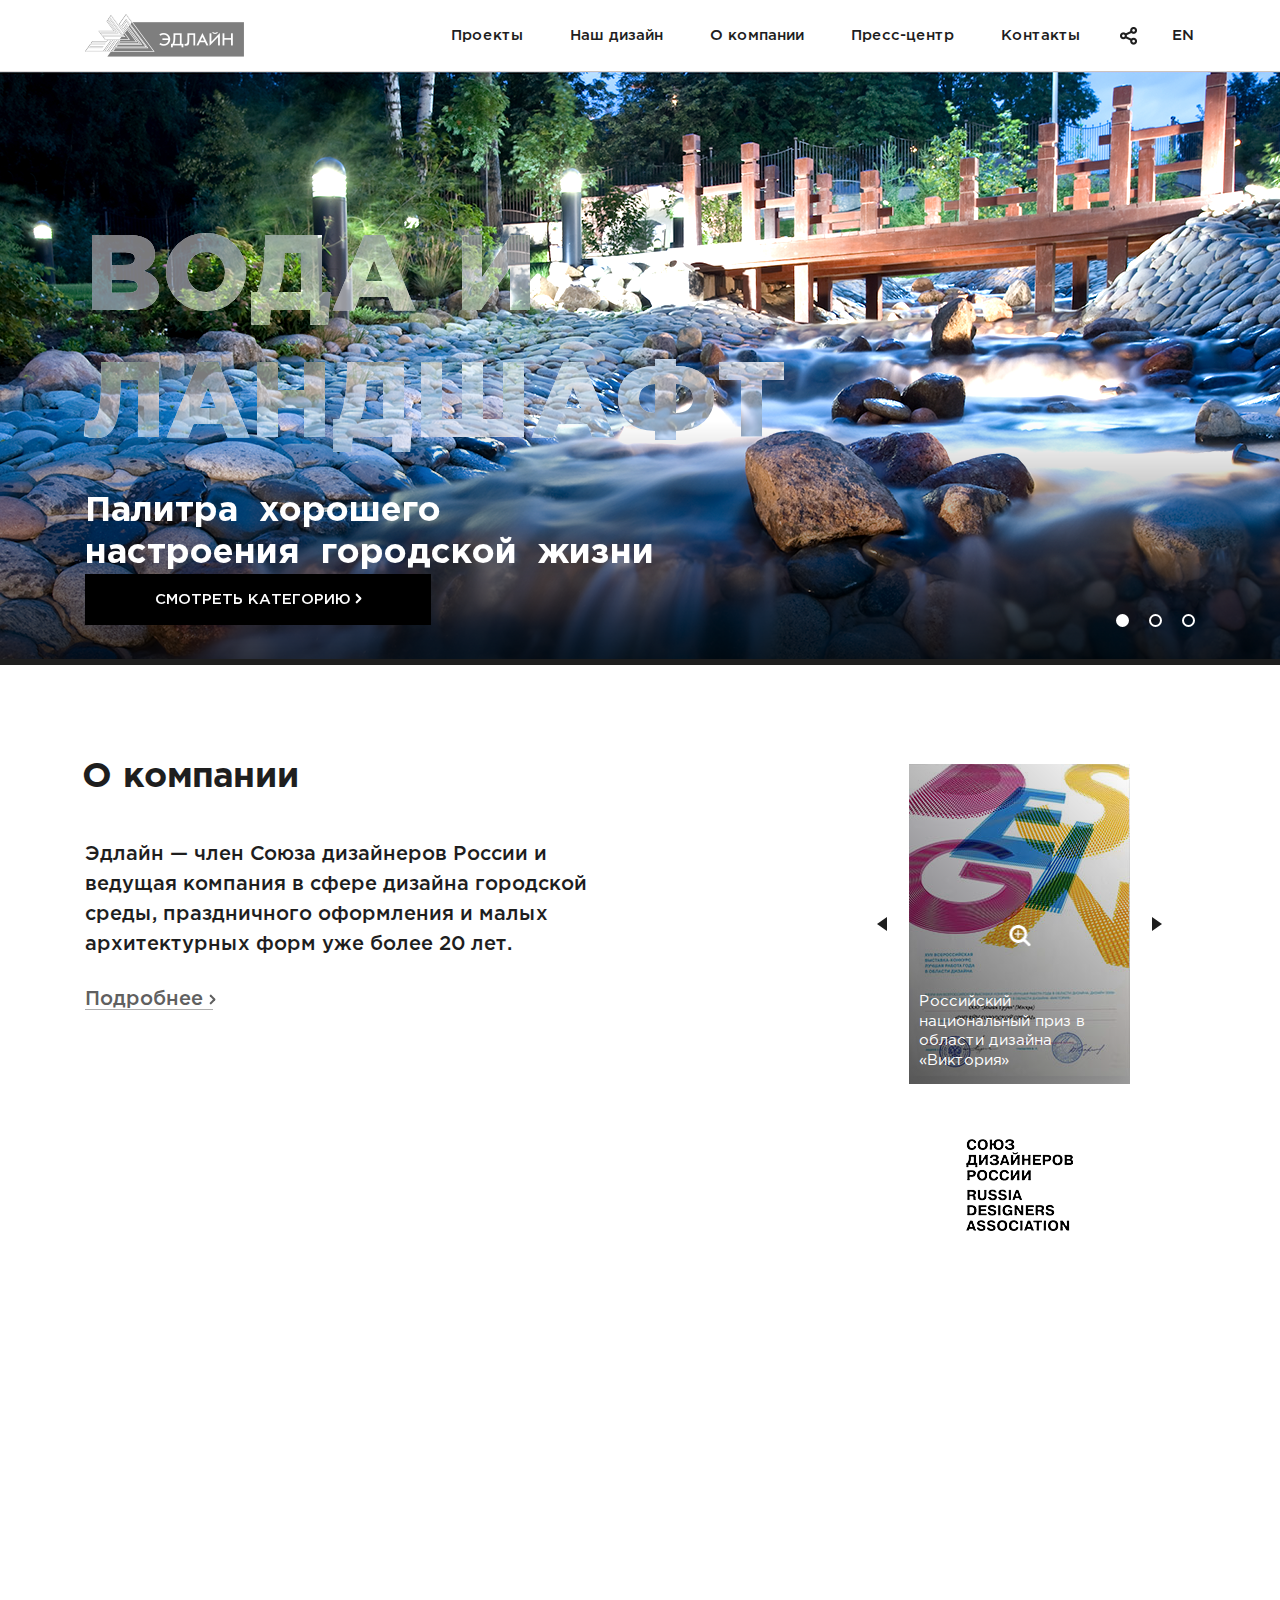
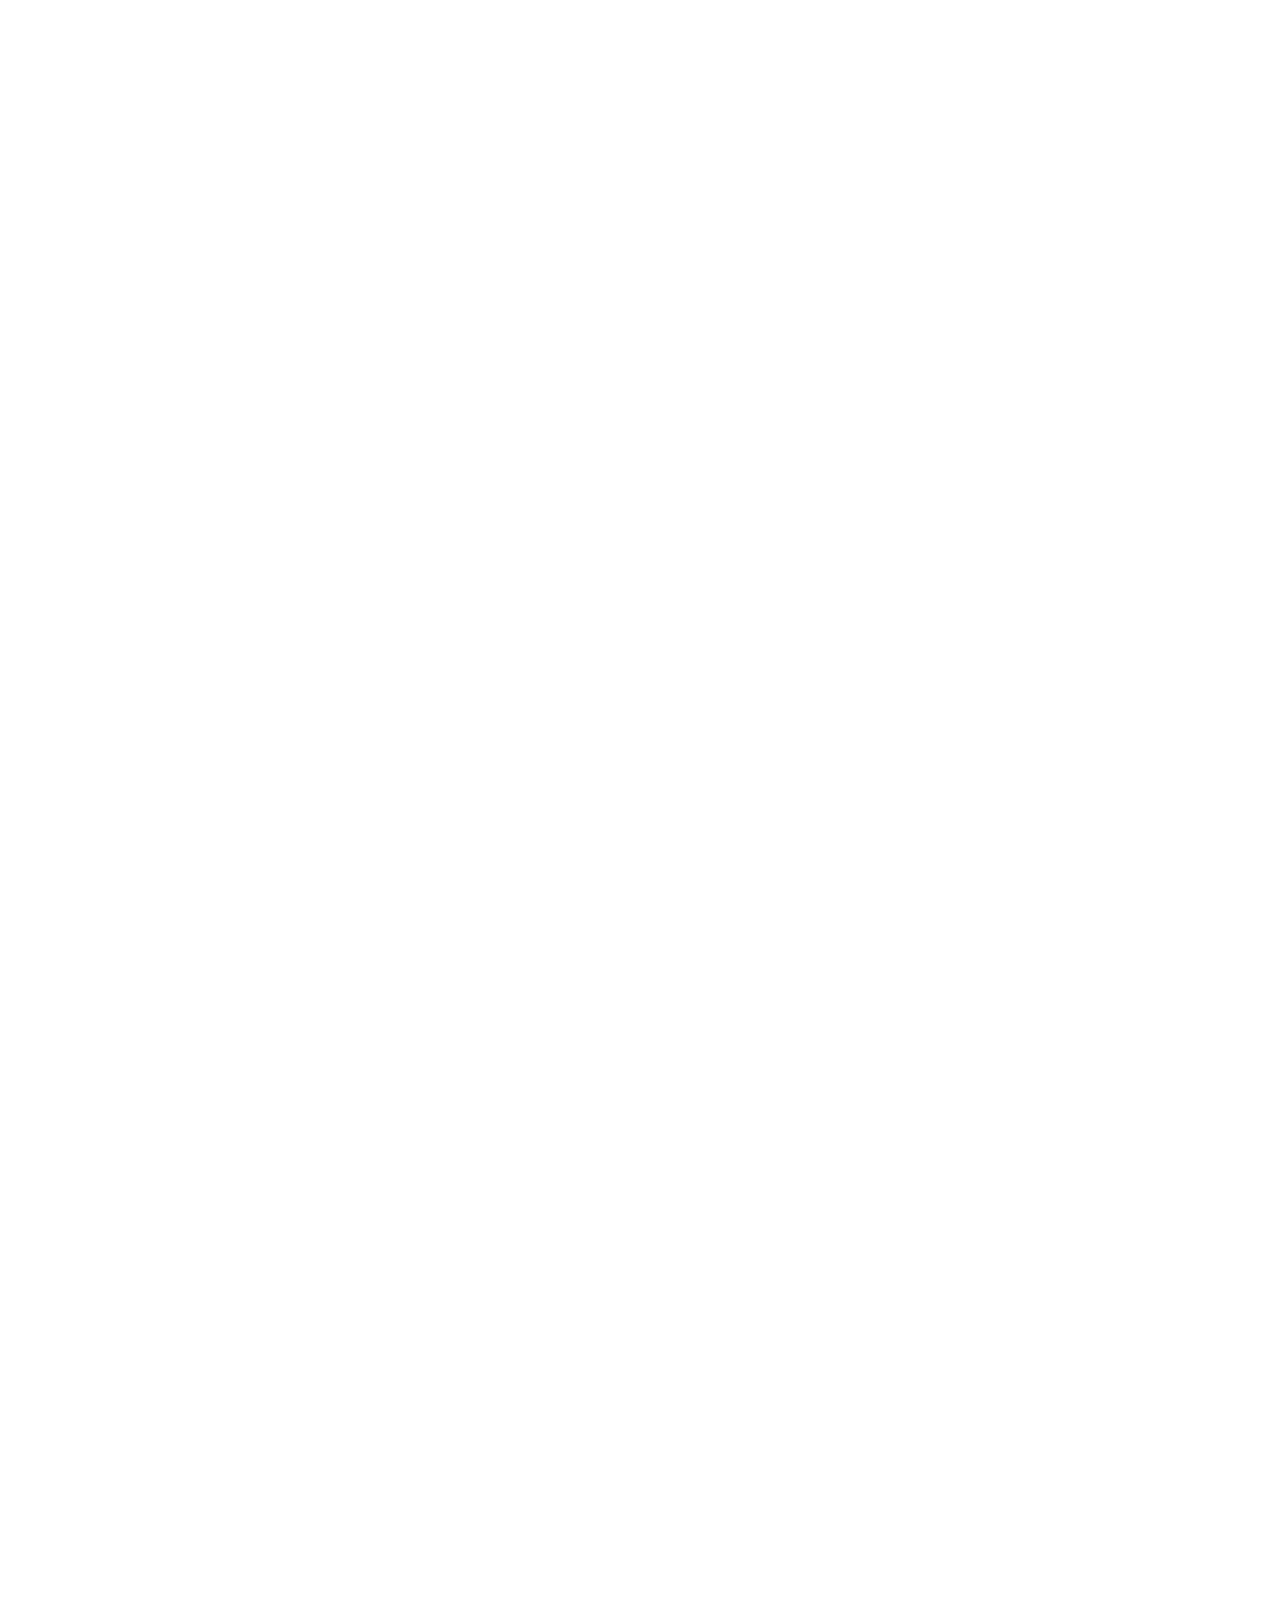
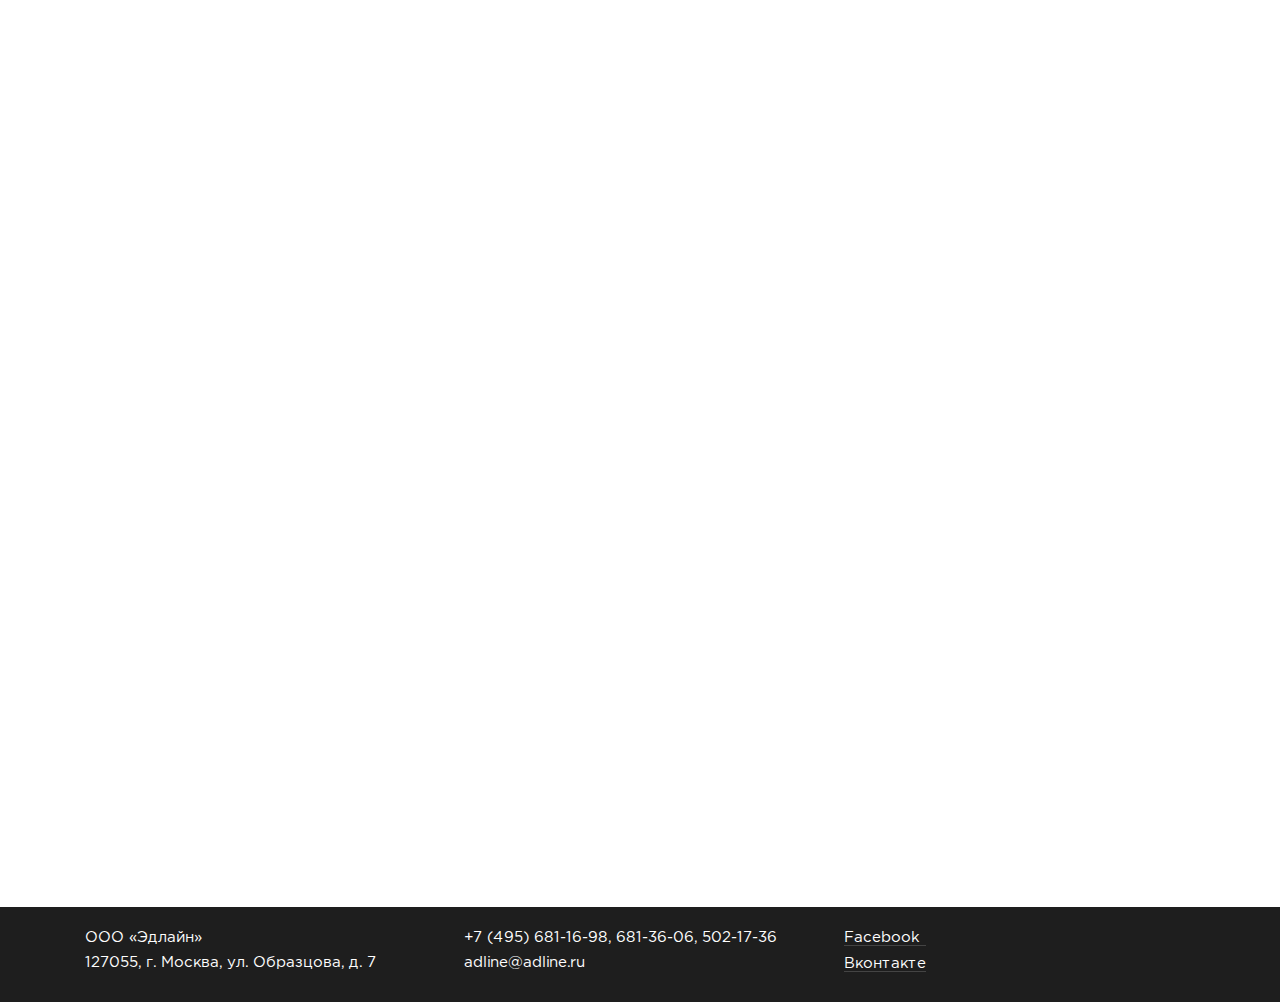
==== commit 62244bd8: "app" ====
--- a/index.html
+++ b/index.html
@@ -9,6 +9,7 @@
     <link rel="stylesheet" href="css/main.css">
   </head>
   <body>
+    <div class="overlay"></div>
     <div class="conteiner">
       <div class="bg"></div>
       <div class="header__drop js-drop">
@@ -18,8 +19,8 @@
         <li class="topline__item"><a class="topline__link" href="projects.html">Проекты</a></li>
         <li class="topline__item"><a class="topline__link" href="design.html">Наш дизайн</a></li>
         <li class="topline__item"><a class="topline__link" href="about.html">О компании</a></li>
-        <li class="topline__item"><a class="topline__link" href="#">Пресс-центр</a></li>
-        <li class="topline__item"><a class="topline__link" href="#">Контакты</a></li>
+        <li class="topline__item"><a class="topline__link" href="press-center.html">Пресс-центр</a></li>
+        <li class="topline__item"><a class="topline__link" href="project.html">Контакты</a></li>
       </nav>
       <header class="header"><a class="header__logo" href="/"></a>
         <div class="header__right">
@@ -27,74 +28,74 @@
             <li class="header__nav__item"><a class="header__nav__link" href="projects.html">Проекты</a></li>
             <li class="header__nav__item"><a class="header__nav__link" href="design.html">Наш дизайн</a></li>
             <li class="header__nav__item"><a class="header__nav__link" href="about.html">О компании</a></li>
-            <li class="header__nav__item"><a class="header__nav__link" href="#">Пресс-центр</a></li>
-            <li class="header__nav__item"><a class="header__nav__link" href="#">Контакты</a></li>
+            <li class="header__nav__item"><a class="header__nav__link" href="press-center.html">Пресс-центр</a></li>
+            <li class="header__nav__item"><a class="header__nav__link" href="project.html">Контакты</a></li>
           </nav>
           <div class="header__share"></div>
           <div class="header__language"><span>en</span></div>
         </div>
       </header>
-      <main class="main">
+      <main>
         <div class="content">
-          <div class="fnc-slider example-slider">
-            <div class="fnc-slider__slides"></div>
-            <div class="fnc-slide m--active-slide">
-              <div class="fnc-slide__inner">
-                <div class="fnc-slide__image"></div>
-                <div class="fnc-slide__bottom"></div>
-                <div class="fnc-slide__content">
-                  <div class="fnc-slide__heading-wrap"><span class="fnc-slide__heading-hidden">
-                      <div class="fnc-slide__title">вода и</div>
-                      <div class="fnc-slide__title">ландшафт</div></span>
-                    <h2 class="fnc-slide__heading">
-                      <div class="fnc-slide__title">вода и</div>
-                      <div class="fnc-slide__title">ландшафт</div>
+          <div class="fnc-slider example-slider fnc-sliders">
+            <div class="fnc-slider__slides fnc-sliders__slides"></div>
+            <div class="fnc-slide fnc-slides m--active-slide">
+              <div class="fnc-slide__inner fnc-slides__inner">
+                <div class="fnc-slide__image fnc-slides__image"></div>
+                <div class="fnc-slide__bottom fnc-slides__bottom"></div>
+                <div class="fnc-slide__content fnc-slides__content">
+                  <div class="fnc-slide__heading-wrap fnc-slides__heading-wrap"><span class="fnc-slide__heading-hidden fnc-slides__heading-hidden">
+                      <div class="fnc-slide__title fnc-slides__title">вода и</div>
+                      <div class="fnc-slide__title fnc-slides__title">ландшафт</div></span>
+                    <h2 class="fnc-slide__heading fnc-slides__heading">
+                      <div class="fnc-slide__title fnc-slides__title">вода и</div>
+                      <div class="fnc-slide__title fnc-slides__title">ландшафт</div>
                     </h2>
                   </div>
                   <div>
-                    <div class="fnc-slide__text">Палитра хорошего</div>
-                    <div class="fnc-slide__text">настроения городской жизни</div>
-                  </div><a class="fnc-slide__btn" href="#">смотреть категорию<i class="icon-angle-right-white"></i></a>
-                </div>
-              </div>
-            </div>
-            <div class="fnc-slide">
-              <div class="fnc-slide__inner">
-                <div class="fnc-slide__image"></div>
-                <div class="fnc-slide__bottom"></div>
-                <div class="fnc-slide__content">
-                  <div class="fnc-slide__heading-wrap"><span class="fnc-slide__heading-hidden">
-                      <div class="fnc-slide__title">наш</div>
-                      <div class="fnc-slide__title">дизайн</div></span>
-                    <h2 class="fnc-slide__heading">
-                      <div class="fnc-slide__title">наш
-                        <div class="fnc-slide__title">дизайн</div>
+                    <div class="fnc-slide__text fnc-slides__text">Палитра хорошего</div>
+                    <div class="fnc-slide__text fnc-slides__text">настроения городской жизни</div>
+                  </div><a class="fnc-slide__btn fnc-slides__btn" href="#">смотреть категорию<i class="icon-angle-right-white"></i></a>
+                </div>
+              </div>
+            </div>
+            <div class="fnc-slide fnc-slides">
+              <div class="fnc-slide__inner fnc-slides__inner">
+                <div class="fnc-slide__image fnc-slides__image"></div>
+                <div class="fnc-slide__bottom fnc-slides__bottom"></div>
+                <div class="fnc-slide__content fnc-slides__content">
+                  <div class="fnc-slide__heading-wrap fnc-slides__heading-wrap"><span class="fnc-slide__heading-hiddenspan fnc-slides__heading-hidden">
+                      <div class="fnc-slide__title fnc-slides__title">наш</div>
+                      <div class="fnc-slide__title fnc-slides__title">дизайн</div></span>
+                    <h2 class="fnc-slide__heading fnc-slides__heading">
+                      <div class="fnc-slide__title fnc-slides__title">наш
+                        <div class="fnc-slide__title fnc-slides__title">дизайн</div>
                       </div>
                     </h2>
                   </div>
                   <div>
-                    <div class="fnc-slide__text">Палитра хорошего</div>
-                    <div class="fnc-slide__text">настроения городской жизни2</div>
-                  </div><a class="fnc-slide__btn" href="#">смотреть категорию<i class="icon-angle-right-white"></i></a>
-                </div>
-              </div>
-            </div>
-            <div class="fnc-slide">
-              <div class="fnc-slide__inner">
-                <div class="fnc-slide__image"></div>
-                <div class="fnc-slide__bottom"></div>
-                <div class="fnc-slide__content">
-                  <div class="fnc-slide__heading-wrap"><span class="fnc-slide__heading-hidden">
-                      <div class="fnc-slide__title">ивенты</div></span>
-                    <h2 class="fnc-slide__heading">
-                      <div class="fnc-slide__title">ивенты
+                    <div class="fnc-slide__text fnc-slides__text">Палитра хорошего</div>
+                    <div class="fnc-slide__text fnc-slides__text">настроения городской жизни2</div>
+                  </div><a class="fnc-slide__btn fnc-slides__btn" href="#">смотреть категорию<i class="icon-angle-right-white"></i></a>
+                </div>
+              </div>
+            </div>
+            <div class="fnc-slide fnc-slides">
+              <div class="fnc-slide__inner fnc-slides__inner">
+                <div class="fnc-slide__image fnc-slides__image"></div>
+                <div class="fnc-slide__bottom fnc-slides__bottom"></div>
+                <div class="fnc-slide__content fnc-slides__content">
+                  <div class="fnc-slide__heading-wrap fnc-slides__heading-wrap"><span class="fnc-slide__heading-hiddenspan fnc-slides__heading-hidden">
+                      <div class="fnc-slide__title fnc-slides__title">ивенты</div></span>
+                    <h2 class="fnc-slide__heading fnc-slides__heading">
+                      <div class="fnc-slide__title fnc-slides__title">ивенты
                       </div>
                     </h2>
                   </div>
                   <div>
-                    <div class="fnc-slide__text">Палитра хорошего</div>
-                    <div class="fnc-slide__text">настроения городской жизни3</div>
-                  </div><a class="fnc-slide__btn" href="#">смотреть категорию<i class="icon-angle-right-white"></i></a>
+                    <div class="fnc-slide__text fnc-slides__text">Палитра хорошего</div>
+                    <div class="fnc-slide__text fnc-slides__text">настроения городской жизни3</div>
+                  </div><a class="fnc-slide__btn fnc-slides__btn" href="#">смотреть категорию<i class="icon-angle-right-white"></i></a>
                 </div>
               </div>
             </div>
--- a/css/main.css
+++ b/css/main.css
@@ -1,2 +1,2 @@
-@-webkit-keyframes bounce{0%,20%,50%,80%,to{-webkit-transform:translateY(0);transform:translateY(0)}40%{-webkit-transform:translateY(-30px);transform:translateY(-30px)}60%{-webkit-transform:translateY(-15px);transform:translateY(-15px)}}@keyframes bounce{0%,20%,50%,80%,to{-webkit-transform:translateY(0);-ms-transform:translateY(0);transform:translateY(0)}40%{-webkit-transform:translateY(-30px);-ms-transform:translateY(-30px);transform:translateY(-30px)}60%{-webkit-transform:translateY(-15px);-ms-transform:translateY(-15px);transform:translateY(-15px)}}@-webkit-keyframes flash{0%,50%,to{opacity:1}25%,75%{opacity:0}}@keyframes flash{0%,50%,to{opacity:1}25%,75%{opacity:0}}@-webkit-keyframes pulse{0%,to{-webkit-transform:scale(1);transform:scale(1)}50%{-webkit-transform:scale(1.1);transform:scale(1.1)}}@keyframes pulse{0%,to{-webkit-transform:scale(1);-ms-transform:scale(1);transform:scale(1)}50%{-webkit-transform:scale(1.1);-ms-transform:scale(1.1);transform:scale(1.1)}}@-webkit-keyframes shake{0%,to{-webkit-transform:translateX(0);transform:translateX(0)}10%,30%,50%,70%,90%{-webkit-transform:translateX(-10px);transform:translateX(-10px)}20%,40%,60%,80%{-webkit-transform:translateX(10px);transform:translateX(10px)}}@keyframes shake{0%,to{-webkit-transform:translateX(0);-ms-transform:translateX(0);transform:translateX(0)}10%,30%,50%,70%,90%{-webkit-transform:translateX(-10px);-ms-transform:translateX(-10px);transform:translateX(-10px)}20%,40%,60%,80%{-webkit-transform:translateX(10px);-ms-transform:translateX(10px);transform:translateX(10px)}}@-webkit-keyframes swing{20%{-webkit-transform:rotate(15deg);transform:rotate(15deg)}40%{-webkit-transform:rotate(-10deg);transform:rotate(-10deg)}60%{-webkit-transform:rotate(5deg);transform:rotate(5deg)}80%{-webkit-transform:rotate(-5deg);transform:rotate(-5deg)}to{-webkit-transform:rotate(0deg);transform:rotate(0deg)}}@keyframes swing{20%{-webkit-transform:rotate(15deg);-ms-transform:rotate(15deg);transform:rotate(15deg)}40%{-webkit-transform:rotate(-10deg);-ms-transform:rotate(-10deg);transform:rotate(-10deg)}60%{-webkit-transform:rotate(5deg);-ms-transform:rotate(5deg);transform:rotate(5deg)}80%{-webkit-transform:rotate(-5deg);-ms-transform:rotate(-5deg);transform:rotate(-5deg)}to{-webkit-transform:rotate(0deg);-ms-transform:rotate(0deg);transform:rotate(0deg)}}@-webkit-keyframes tada{0%{-webkit-transform:scale(1);transform:scale(1)}10%,20%{-webkit-transform:scale(.9) rotate(-3deg);transform:scale(.9) rotate(-3deg)}30%,50%,70%,90%{-webkit-transform:scale(1.1) rotate(3deg);transform:scale(1.1) rotate(3deg)}40%,60%,80%{-webkit-transform:scale(1.1) rotate(-3deg);transform:scale(1.1) rotate(-3deg)}to{-webkit-transform:scale(1) rotate(0);transform:scale(1) rotate(0)}}@keyframes tada{0%{-webkit-transform:scale(1);-ms-transform:scale(1);transform:scale(1)}10%,20%{-webkit-transform:scale(.9) rotate(-3deg);-ms-transform:scale(.9) rotate(-3deg);transform:scale(.9) rotate(-3deg)}30%,50%,70%,90%{-webkit-transform:scale(1.1) rotate(3deg);-ms-transform:scale(1.1) rotate(3deg);transform:scale(1.1) rotate(3deg)}40%,60%,80%{-webkit-transform:scale(1.1) rotate(-3deg);-ms-transform:scale(1.1) rotate(-3deg);transform:scale(1.1) rotate(-3deg)}to{-webkit-transform:scale(1) rotate(0);-ms-transform:scale(1) rotate(0);transform:scale(1) rotate(0)}}@-webkit-keyframes wobble{0%,to{-webkit-transform:translateX(0%);transform:translateX(0%)}15%{-webkit-transform:translateX(-25%) rotate(-5deg);transform:translateX(-25%) rotate(-5deg)}30%{-webkit-transform:translateX(20%) rotate(3deg);transform:translateX(20%) rotate(3deg)}45%{-webkit-transform:translateX(-15%) rotate(-3deg);transform:translateX(-15%) rotate(-3deg)}60%{-webkit-transform:translateX(10%) rotate(2deg);transform:translateX(10%) rotate(2deg)}75%{-webkit-transform:translateX(-5%) rotate(-1deg);transform:translateX(-5%) rotate(-1deg)}}@keyframes wobble{0%,to{-webkit-transform:translateX(0%);-ms-transform:translateX(0%);transform:translateX(0%)}15%{-webkit-transform:translateX(-25%) rotate(-5deg);-ms-transform:translateX(-25%) rotate(-5deg);transform:translateX(-25%) rotate(-5deg)}30%{-webkit-transform:translateX(20%) rotate(3deg);-ms-transform:translateX(20%) rotate(3deg);transform:translateX(20%) rotate(3deg)}45%{-webkit-transform:translateX(-15%) rotate(-3deg);-ms-transform:translateX(-15%) rotate(-3deg);transform:translateX(-15%) rotate(-3deg)}60%{-webkit-transform:translateX(10%) rotate(2deg);-ms-transform:translateX(10%) rotate(2deg);transform:translateX(10%) rotate(2deg)}75%{-webkit-transform:translateX(-5%) rotate(-1deg);-ms-transform:translateX(-5%) rotate(-1deg);transform:translateX(-5%) rotate(-1deg)}}@-webkit-keyframes bounceIn{0%{opacity:0;-webkit-transform:scale(.3);transform:scale(.3)}50%{opacity:1;-webkit-transform:scale(1.05);transform:scale(1.05)}70%{-webkit-transform:scale(.9);transform:scale(.9)}to{-webkit-transform:scale(1);transform:scale(1)}}@keyframes bounceIn{0%{opacity:0;-webkit-transform:scale(.3);-ms-transform:scale(.3);transform:scale(.3)}50%{opacity:1;-webkit-transform:scale(1.05);-ms-transform:scale(1.05);transform:scale(1.05)}70%{-webkit-transform:scale(.9);-ms-transform:scale(.9);transform:scale(.9)}to{-webkit-transform:scale(1);-ms-transform:scale(1);transform:scale(1)}}@-webkit-keyframes bounceInDown{0%{opacity:0;-webkit-transform:translateY(-2000px);transform:translateY(-2000px)}60%{opacity:1;-webkit-transform:translateY(30px);transform:translateY(30px)}80%{-webkit-transform:translateY(-10px);transform:translateY(-10px)}to{-webkit-transform:translateY(0);transform:translateY(0)}}@keyframes bounceInDown{0%{opacity:0;-webkit-transform:translateY(-2000px);-ms-transform:translateY(-2000px);transform:translateY(-2000px)}60%{opacity:1;-webkit-transform:translateY(30px);-ms-transform:translateY(30px);transform:translateY(30px)}80%{-webkit-transform:translateY(-10px);-ms-transform:translateY(-10px);transform:translateY(-10px)}to{-webkit-transform:translateY(0);-ms-transform:translateY(0);transform:translateY(0)}}@-webkit-keyframes bounceInLeft{0%{opacity:0;-webkit-transform:translateX(-2000px);transform:translateX(-2000px)}60%{opacity:1;-webkit-transform:translateX(30px);transform:translateX(30px)}80%{-webkit-transform:translateX(-10px);transform:translateX(-10px)}to{-webkit-transform:translateX(0);transform:translateX(0)}}@keyframes bounceInLeft{0%{opacity:0;-webkit-transform:translateX(-2000px);-ms-transform:translateX(-2000px);transform:translateX(-2000px)}60%{opacity:1;-webkit-transform:translateX(30px);-ms-transform:translateX(30px);transform:translateX(30px)}80%{-webkit-transform:translateX(-10px);-ms-transform:translateX(-10px);transform:translateX(-10px)}to{-webkit-transform:translateX(0);-ms-transform:translateX(0);transform:translateX(0)}}@-webkit-keyframes bounceInRight{0%{opacity:0;-webkit-transform:translateX(2000px);transform:translateX(2000px)}60%{opacity:1;-webkit-transform:translateX(-30px);transform:translateX(-30px)}80%{-webkit-transform:translateX(10px);transform:translateX(10px)}to{-webkit-transform:translateX(0);transform:translateX(0)}}@keyframes bounceInRight{0%{opacity:0;-webkit-transform:translateX(2000px);-ms-transform:translateX(2000px);transform:translateX(2000px)}60%{opacity:1;-webkit-transform:translateX(-30px);-ms-transform:translateX(-30px);transform:translateX(-30px)}80%{-webkit-transform:translateX(10px);-ms-transform:translateX(10px);transform:translateX(10px)}to{-webkit-transform:translateX(0);-ms-transform:translateX(0);transform:translateX(0)}}@-webkit-keyframes bounceInUp{0%{opacity:0;-webkit-transform:translateY(2000px);transform:translateY(2000px)}60%{opacity:1;-webkit-transform:translateY(-30px);transform:translateY(-30px)}80%{-webkit-transform:translateY(10px);transform:translateY(10px)}to{-webkit-transform:translateY(0);transform:translateY(0)}}@keyframes bounceInUp{0%{opacity:0;-webkit-transform:translateY(2000px);-ms-transform:translateY(2000px);transform:translateY(2000px)}60%{opacity:1;-webkit-transform:translateY(-30px);-ms-transform:translateY(-30px);transform:translateY(-30px)}80%{-webkit-transform:translateY(10px);-ms-transform:translateY(10px);transform:translateY(10px)}to{-webkit-transform:translateY(0);-ms-transform:translateY(0);transform:translateY(0)}}@-webkit-keyframes bounceOut{0%{-webkit-transform:scale(1);transform:scale(1)}25%{-webkit-transform:scale(.95);transform:scale(.95)}50%{opacity:1;-webkit-transform:scale(1.1);transform:scale(1.1)}to{opacity:0;-webkit-transform:scale(.3);transform:scale(.3)}}@keyframes bounceOut{0%{-webkit-transform:scale(1);-ms-transform:scale(1);transform:scale(1)}25%{-webkit-transform:scale(.95);-ms-transform:scale(.95);transform:scale(.95)}50%{opacity:1;-webkit-transform:scale(1.1);-ms-transform:scale(1.1);transform:scale(1.1)}to{opacity:0;-webkit-transform:scale(.3);-ms-transform:scale(.3);transform:scale(.3)}}@-webkit-keyframes bounceOutDown{0%{-webkit-transform:translateY(0);transform:translateY(0)}20%{opacity:1;-webkit-transform:translateY(-20px);transform:translateY(-20px)}to{opacity:0;-webkit-transform:translateY(2000px);transform:translateY(2000px)}}@keyframes bounceOutDown{0%{-webkit-transform:translateY(0);-ms-transform:translateY(0);transform:translateY(0)}20%{opacity:1;-webkit-transform:translateY(-20px);-ms-transform:translateY(-20px);transform:translateY(-20px)}to{opacity:0;-webkit-transform:translateY(2000px);-ms-transform:translateY(2000px);transform:translateY(2000px)}}@-webkit-keyframes bounceOutLeft{0%{-webkit-transform:translateX(0);transform:translateX(0)}20%{opacity:1;-webkit-transform:translateX(20px);transform:translateX(20px)}to{opacity:0;-webkit-transform:translateX(-2000px);transform:translateX(-2000px)}}@keyframes bounceOutLeft{0%{-webkit-transform:translateX(0);-ms-transform:translateX(0);transform:translateX(0)}20%{opacity:1;-webkit-transform:translateX(20px);-ms-transform:translateX(20px);transform:translateX(20px)}to{opacity:0;-webkit-transform:translateX(-2000px);-ms-transform:translateX(-2000px);transform:translateX(-2000px)}}@-webkit-keyframes bounceOutRight{0%{-webkit-transform:translateX(0);transform:translateX(0)}20%{opacity:1;-webkit-transform:translateX(-20px);transform:translateX(-20px)}to{opacity:0;-webkit-transform:translateX(2000px);transform:translateX(2000px)}}@keyframes bounceOutRight{0%{-webkit-transform:translateX(0);-ms-transform:translateX(0);transform:translateX(0)}20%{opacity:1;-webkit-transform:translateX(-20px);-ms-transform:translateX(-20px);transform:translateX(-20px)}to{opacity:0;-webkit-transform:translateX(2000px);-ms-transform:translateX(2000px);transform:translateX(2000px)}}@-webkit-keyframes bounceOutUp{0%{-webkit-transform:translateY(0);transform:translateY(0)}20%{opacity:1;-webkit-transform:translateY(20px);transform:translateY(20px)}to{opacity:0;-webkit-transform:translateY(-2000px);transform:translateY(-2000px)}}@keyframes bounceOutUp{0%{-webkit-transform:translateY(0);-ms-transform:translateY(0);transform:translateY(0)}20%{opacity:1;-webkit-transform:translateY(20px);-ms-transform:translateY(20px);transform:translateY(20px)}to{opacity:0;-webkit-transform:translateY(-2000px);-ms-transform:translateY(-2000px);transform:translateY(-2000px)}}@-webkit-keyframes fadeIn{0%{opacity:0}to{opacity:1}}@keyframes fadeIn{0%{opacity:0}to{opacity:1}}@-webkit-keyframes fadeInDown{0%{opacity:0;-webkit-transform:translateY(-20px);transform:translateY(-20px)}to{opacity:1;-webkit-transform:translateY(0);transform:translateY(0)}}@keyframes fadeInDown{0%{opacity:0;-webkit-transform:translateY(-20px);-ms-transform:translateY(-20px);transform:translateY(-20px)}to{opacity:1;-webkit-transform:translateY(0);-ms-transform:translateY(0);transform:translateY(0)}}@-webkit-keyframes fadeInDownBig{0%{opacity:0;-webkit-transform:translateY(-2000px);transform:translateY(-2000px)}to{opacity:1;-webkit-transform:translateY(0);transform:translateY(0)}}@keyframes fadeInDownBig{0%{opacity:0;-webkit-transform:translateY(-2000px);-ms-transform:translateY(-2000px);transform:translateY(-2000px)}to{opacity:1;-webkit-transform:translateY(0);-ms-transform:translateY(0);transform:translateY(0)}}@-webkit-keyframes fadeInLeft{0%{width:0}to{width:100%}}@keyframes fadeInLeft{0%{width:0}to{width:100%}}@-webkit-keyframes fadeInLeftBig{0%{opacity:0;-webkit-transform:translateX(-2000px);transform:translateX(-2000px)}to{opacity:1;-webkit-transform:translateX(0);transform:translateX(0)}}@keyframes fadeInLeftBig{0%{opacity:0;-webkit-transform:translateX(-2000px);-ms-transform:translateX(-2000px);transform:translateX(-2000px)}to{opacity:1;-webkit-transform:translateX(0);-ms-transform:translateX(0);transform:translateX(0)}}@-webkit-keyframes fadeInRight{0%{opacity:0;-webkit-transform:translateX(20px);transform:translateX(20px)}to{opacity:1;-webkit-transform:translateX(0);transform:translateX(0)}}@keyframes fadeInRight{0%{opacity:0;-webkit-transform:translateX(20px);-ms-transform:translateX(20px);transform:translateX(20px)}to{opacity:1;-webkit-transform:translateX(0);-ms-transform:translateX(0);transform:translateX(0)}}@-webkit-keyframes fadeInRightBig{0%{opacity:0;-webkit-transform:translateX(2000px);transform:translateX(2000px)}to{opacity:1;-webkit-transform:translateX(0);transform:translateX(0)}}@keyframes fadeInRightBig{0%{opacity:0;-webkit-transform:translateX(2000px);-ms-transform:translateX(2000px);transform:translateX(2000px)}to{opacity:1;-webkit-transform:translateX(0);-ms-transform:translateX(0);transform:translateX(0)}}@-webkit-keyframes fadeInUp{0%{opacity:0;-webkit-transform:translateY(20px);transform:translateY(20px)}to{opacity:1;-webkit-transform:translateY(0);transform:translateY(0)}}@keyframes fadeInUp{0%{opacity:0;-webkit-transform:translateY(20px);-ms-transform:translateY(20px);transform:translateY(20px)}to{opacity:1;-webkit-transform:translateY(0);-ms-transform:translateY(0);transform:translateY(0)}}@-webkit-keyframes fadeInUpBig{0%{opacity:0;-webkit-transform:translateY(2000px);transform:translateY(2000px)}to{opacity:1;-webkit-transform:translateY(0);transform:translateY(0)}}@keyframes fadeInUpBig{0%{opacity:0;-webkit-transform:translateY(2000px);-ms-transform:translateY(2000px);transform:translateY(2000px)}to{opacity:1;-webkit-transform:translateY(0);-ms-transform:translateY(0);transform:translateY(0)}}@-webkit-keyframes fadeOut{0%{opacity:1}to{opacity:0}}@keyframes fadeOut{0%{opacity:1}to{opacity:0}}@-webkit-keyframes fadeOutDown{0%{opacity:1;-webkit-transform:translateY(0);transform:translateY(0)}to{opacity:0;-webkit-transform:translateY(20px);transform:translateY(20px)}}@keyframes fadeOutDown{0%{opacity:1;-webkit-transform:translateY(0);-ms-transform:translateY(0);transform:translateY(0)}to{opacity:0;-webkit-transform:translateY(20px);-ms-transform:translateY(20px);transform:translateY(20px)}}@-webkit-keyframes fadeOutDownBig{0%{opacity:1;-webkit-transform:translateY(0);transform:translateY(0)}to{opacity:0;-webkit-transform:translateY(2000px);transform:translateY(2000px)}}@keyframes fadeOutDownBig{0%{opacity:1;-webkit-transform:translateY(0);-ms-transform:translateY(0);transform:translateY(0)}to{opacity:0;-webkit-transform:translateY(2000px);-ms-transform:translateY(2000px);transform:translateY(2000px)}}@-webkit-keyframes fadeOutLeft{0%{opacity:1;-webkit-transform:translateX(0);transform:translateX(0)}to{opacity:0;-webkit-transform:translateX(-20px);transform:translateX(-20px)}}@keyframes fadeOutLeft{0%{opacity:1;-webkit-transform:translateX(0);-ms-transform:translateX(0);transform:translateX(0)}to{opacity:0;-webkit-transform:translateX(-20px);-ms-transform:translateX(-20px);transform:translateX(-20px)}}@-webkit-keyframes fadeOutLeftBig{0%{opacity:1;-webkit-transform:translateX(0);transform:translateX(0)}to{opacity:0;-webkit-transform:translateX(-2000px);transform:translateX(-2000px)}}@keyframes fadeOutLeftBig{0%{opacity:1;-webkit-transform:translateX(0);-ms-transform:translateX(0);transform:translateX(0)}to{opacity:0;-webkit-transform:translateX(-2000px);-ms-transform:translateX(-2000px);transform:translateX(-2000px)}}@-webkit-keyframes fadeOutRight{0%{opacity:1;-webkit-transform:translateX(0);transform:translateX(0)}to{opacity:0;-webkit-transform:translateX(20px);transform:translateX(20px)}}@keyframes fadeOutRight{0%{opacity:1;-webkit-transform:translateX(0);-ms-transform:translateX(0);transform:translateX(0)}to{opacity:0;-webkit-transform:translateX(20px);-ms-transform:translateX(20px);transform:translateX(20px)}}@-webkit-keyframes fadeOutRightBig{0%{opacity:1;-webkit-transform:translateX(0);transform:translateX(0)}to{opacity:0;-webkit-transform:translateX(2000px);transform:translateX(2000px)}}@keyframes fadeOutRightBig{0%{opacity:1;-webkit-transform:translateX(0);-ms-transform:translateX(0);transform:translateX(0)}to{opacity:0;-webkit-transform:translateX(2000px);-ms-transform:translateX(2000px);transform:translateX(2000px)}}@-webkit-keyframes fadeOutUp{0%{opacity:1;-webkit-transform:translateY(0);transform:translateY(0)}to{opacity:0;-webkit-transform:translateY(-20px);transform:translateY(-20px)}}@keyframes fadeOutUp{0%{opacity:1;-webkit-transform:translateY(0);-ms-transform:translateY(0);transform:translateY(0)}to{opacity:0;-webkit-transform:translateY(-20px);-ms-transform:translateY(-20px);transform:translateY(-20px)}}@-webkit-keyframes fadeOutUpBig{0%{opacity:1;-webkit-transform:translateY(0);transform:translateY(0)}to{opacity:0;-webkit-transform:translateY(-2000px);transform:translateY(-2000px)}}@keyframes fadeOutUpBig{0%{opacity:1;-webkit-transform:translateY(0);-ms-transform:translateY(0);transform:translateY(0)}to{opacity:0;-webkit-transform:translateY(-2000px);-ms-transform:translateY(-2000px);transform:translateY(-2000px)}}@-webkit-keyframes flip{0%{-webkit-transform:perspective(400px) translateZ(0) rotateY(0) scale(1);transform:perspective(400px) translateZ(0) rotateY(0) scale(1);-webkit-animation-timing-function:ease-out;animation-timing-function:ease-out}40%{-webkit-transform:perspective(400px) translateZ(150px) rotateY(170deg) scale(1);transform:perspective(400px) translateZ(150px) rotateY(170deg) scale(1);-webkit-animation-timing-function:ease-out;animation-timing-function:ease-out}50%{-webkit-transform:perspective(400px) translateZ(150px) rotateY(190deg) scale(1);transform:perspective(400px) translateZ(150px) rotateY(190deg) scale(1);-webkit-animation-timing-function:ease-in;animation-timing-function:ease-in}80%{-webkit-transform:perspective(400px) translateZ(0) rotateY(360deg) scale(.95);transform:perspective(400px) translateZ(0) rotateY(360deg) scale(.95);-webkit-animation-timing-function:ease-in;animation-timing-function:ease-in}to{-webkit-transform:perspective(400px) translateZ(0) rotateY(360deg) scale(1);transform:perspective(400px) translateZ(0) rotateY(360deg) scale(1);-webkit-animation-timing-function:ease-in;animation-timing-function:ease-in}}@keyframes flip{0%{-webkit-transform:perspective(400px) translateZ(0) rotateY(0) scale(1);-ms-transform:perspective(400px) translateZ(0) rotateY(0) scale(1);transform:perspective(400px) translateZ(0) rotateY(0) scale(1);-webkit-animation-timing-function:ease-out;animation-timing-function:ease-out}40%{-webkit-transform:perspective(400px) translateZ(150px) rotateY(170deg) scale(1);-ms-transform:perspective(400px) translateZ(150px) rotateY(170deg) scale(1);transform:perspective(400px) translateZ(150px) rotateY(170deg) scale(1);-webkit-animation-timing-function:ease-out;animation-timing-function:ease-out}50%{-webkit-transform:perspective(400px) translateZ(150px) rotateY(190deg) scale(1);-ms-transform:perspective(400px) translateZ(150px) rotateY(190deg) scale(1);transform:perspective(400px) translateZ(150px) rotateY(190deg) scale(1);-webkit-animation-timing-function:ease-in;animation-timing-function:ease-in}80%{-webkit-transform:perspective(400px) translateZ(0) rotateY(360deg) scale(.95);-ms-transform:perspective(400px) translateZ(0) rotateY(360deg) scale(.95);transform:perspective(400px) translateZ(0) rotateY(360deg) scale(.95);-webkit-animation-timing-function:ease-in;animation-timing-function:ease-in}to{-webkit-transform:perspective(400px) translateZ(0) rotateY(360deg) scale(1);-ms-transform:perspective(400px) translateZ(0) rotateY(360deg) scale(1);transform:perspective(400px) translateZ(0) rotateY(360deg) scale(1);-webkit-animation-timing-function:ease-in;animation-timing-function:ease-in}}@-webkit-keyframes flipInX{0%{-webkit-transform:perspective(400px) rotateX(90deg);transform:perspective(400px) rotateX(90deg);opacity:0}40%{-webkit-transform:perspective(400px) rotateX(-10deg);transform:perspective(400px) rotateX(-10deg)}70%{-webkit-transform:perspective(400px) rotateX(10deg);transform:perspective(400px) rotateX(10deg)}to{-webkit-transform:perspective(400px) rotateX(0deg);transform:perspective(400px) rotateX(0deg);opacity:1}}@keyframes flipInX{0%{-webkit-transform:perspective(400px) rotateX(90deg);-ms-transform:perspective(400px) rotateX(90deg);transform:perspective(400px) rotateX(90deg);opacity:0}40%{-webkit-transform:perspective(400px) rotateX(-10deg);-ms-transform:perspective(400px) rotateX(-10deg);transform:perspective(400px) rotateX(-10deg)}70%{-webkit-transform:perspective(400px) rotateX(10deg);-ms-transform:perspective(400px) rotateX(10deg);transform:perspective(400px) rotateX(10deg)}to{-webkit-transform:perspective(400px) rotateX(0deg);-ms-transform:perspective(400px) rotateX(0deg);transform:perspective(400px) rotateX(0deg);opacity:1}}@-webkit-keyframes flipInY{0%{-webkit-transform:perspective(400px) rotateY(90deg);transform:perspective(400px) rotateY(90deg);opacity:0}40%{-webkit-transform:perspective(400px) rotateY(-10deg);transform:perspective(400px) rotateY(-10deg)}70%{-webkit-transform:perspective(400px) rotateY(10deg);transform:perspective(400px) rotateY(10deg)}to{-webkit-transform:perspective(400px) rotateY(0deg);transform:perspective(400px) rotateY(0deg);opacity:1}}@keyframes flipInY{0%{-webkit-transform:perspective(400px) rotateY(90deg);-ms-transform:perspective(400px) rotateY(90deg);transform:perspective(400px) rotateY(90deg);opacity:0}40%{-webkit-transform:perspective(400px) rotateY(-10deg);-ms-transform:perspective(400px) rotateY(-10deg);transform:perspective(400px) rotateY(-10deg)}70%{-webkit-transform:perspective(400px) rotateY(10deg);-ms-transform:perspective(400px) rotateY(10deg);transform:perspective(400px) rotateY(10deg)}to{-webkit-transform:perspective(400px) rotateY(0deg);-ms-transform:perspective(400px) rotateY(0deg);transform:perspective(400px) rotateY(0deg);opacity:1}}@-webkit-keyframes flipOutX{0%{-webkit-transform:perspective(400px) rotateX(0deg);transform:perspective(400px) rotateX(0deg);opacity:1}to{-webkit-transform:perspective(400px) rotateX(90deg);transform:perspective(400px) rotateX(90deg);opacity:0}}@keyframes flipOutX{0%{-webkit-transform:perspective(400px) rotateX(0deg);-ms-transform:perspective(400px) rotateX(0deg);transform:perspective(400px) rotateX(0deg);opacity:1}to{-webkit-transform:perspective(400px) rotateX(90deg);-ms-transform:perspective(400px) rotateX(90deg);transform:perspective(400px) rotateX(90deg);opacity:0}}@-webkit-keyframes flipOutY{0%{-webkit-transform:perspective(400px) rotateY(0deg);transform:perspective(400px) rotateY(0deg);opacity:1}to{-webkit-transform:perspective(400px) rotateY(90deg);transform:perspective(400px) rotateY(90deg);opacity:0}}@keyframes flipOutY{0%{-webkit-transform:perspective(400px) rotateY(0deg);-ms-transform:perspective(400px) rotateY(0deg);transform:perspective(400px) rotateY(0deg);opacity:1}to{-webkit-transform:perspective(400px) rotateY(90deg);-ms-transform:perspective(400px) rotateY(90deg);transform:perspective(400px) rotateY(90deg);opacity:0}}@-webkit-keyframes lightSpeedIn{0%{-webkit-transform:translateX(100%) skewX(-30deg);transform:translateX(100%) skewX(-30deg);opacity:0}60%{-webkit-transform:translateX(-20%) skewX(30deg);transform:translateX(-20%) skewX(30deg);opacity:1}80%{-webkit-transform:translateX(0%) skewX(-15deg);transform:translateX(0%) skewX(-15deg);opacity:1}to{-webkit-transform:translateX(0%) skewX(0deg);transform:translateX(0%) skewX(0deg);opacity:1}}@keyframes lightSpeedIn{0%{-webkit-transform:translateX(100%) skewX(-30deg);-ms-transform:translateX(100%) skewX(-30deg);transform:translateX(100%) skewX(-30deg);opacity:0}60%{-webkit-transform:translateX(-20%) skewX(30deg);-ms-transform:translateX(-20%) skewX(30deg);transform:translateX(-20%) skewX(30deg);opacity:1}80%{-webkit-transform:translateX(0%) skewX(-15deg);-ms-transform:translateX(0%) skewX(-15deg);transform:translateX(0%) skewX(-15deg);opacity:1}to{-webkit-transform:translateX(0%) skewX(0deg);-ms-transform:translateX(0%) skewX(0deg);transform:translateX(0%) skewX(0deg);opacity:1}}@-webkit-keyframes lightSpeedOut{0%{-webkit-transform:translateX(0%) skewX(0deg);transform:translateX(0%) skewX(0deg);opacity:1}to{-webkit-transform:translateX(100%) skewX(-30deg);transform:translateX(100%) skewX(-30deg);opacity:0}}@keyframes lightSpeedOut{0%{-webkit-transform:translateX(0%) skewX(0deg);-ms-transform:translateX(0%) skewX(0deg);transform:translateX(0%) skewX(0deg);opacity:1}to{-webkit-transform:translateX(100%) skewX(-30deg);-ms-transform:translateX(100%) skewX(-30deg);transform:translateX(100%) skewX(-30deg);opacity:0}}@-webkit-keyframes rotateIn{0%{-webkit-transform-origin:center center;transform-origin:center center;-webkit-transform:rotate(-200deg);transform:rotate(-200deg);opacity:0}to{-webkit-transform-origin:center center;transform-origin:center center;-webkit-transform:rotate(0);transform:rotate(0);opacity:1}}@keyframes rotateIn{0%{-webkit-transform-origin:center center;-ms-transform-origin:center center;transform-origin:center center;-webkit-transform:rotate(-200deg);-ms-transform:rotate(-200deg);transform:rotate(-200deg);opacity:0}to{-webkit-transform-origin:center center;-ms-transform-origin:center center;transform-origin:center center;-webkit-transform:rotate(0);-ms-transform:rotate(0);transform:rotate(0);opacity:1}}@-webkit-keyframes rotateInDownLeft{0%{-webkit-transform-origin:left bottom;transform-origin:left bottom;-webkit-transform:rotate(-90deg);transform:rotate(-90deg);opacity:0}to{-webkit-transform-origin:left bottom;transform-origin:left bottom;-webkit-transform:rotate(0);transform:rotate(0);opacity:1}}@keyframes rotateInDownLeft{0%{-webkit-transform-origin:left bottom;-ms-transform-origin:left bottom;transform-origin:left bottom;-webkit-transform:rotate(-90deg);-ms-transform:rotate(-90deg);transform:rotate(-90deg);opacity:0}to{-webkit-transform-origin:left bottom;-ms-transform-origin:left bottom;transform-origin:left bottom;-webkit-transform:rotate(0);-ms-transform:rotate(0);transform:rotate(0);opacity:1}}@-webkit-keyframes rotateInDownRight{0%{-webkit-transform-origin:right bottom;transform-origin:right bottom;-webkit-transform:rotate(90deg);transform:rotate(90deg);opacity:0}to{-webkit-transform-origin:right bottom;transform-origin:right bottom;-webkit-transform:rotate(0);transform:rotate(0);opacity:1}}@keyframes rotateInDownRight{0%{-webkit-transform-origin:right bottom;-ms-transform-origin:right bottom;transform-origin:right bottom;-webkit-transform:rotate(90deg);-ms-transform:rotate(90deg);transform:rotate(90deg);opacity:0}to{-webkit-transform-origin:right bottom;-ms-transform-origin:right bottom;transform-origin:right bottom;-webkit-transform:rotate(0);-ms-transform:rotate(0);transform:rotate(0);opacity:1}}@-webkit-keyframes rotateInUpLeft{0%{-webkit-transform-origin:left bottom;transform-origin:left bottom;-webkit-transform:rotate(90deg);transform:rotate(90deg);opacity:0}to{-webkit-transform-origin:left bottom;transform-origin:left bottom;-webkit-transform:rotate(0);transform:rotate(0);opacity:1}}@keyframes rotateInUpLeft{0%{-webkit-transform-origin:left bottom;-ms-transform-origin:left bottom;transform-origin:left bottom;-webkit-transform:rotate(90deg);-ms-transform:rotate(90deg);transform:rotate(90deg);opacity:0}to{-webkit-transform-origin:left bottom;-ms-transform-origin:left bottom;transform-origin:left bottom;-webkit-transform:rotate(0);-ms-transform:rotate(0);transform:rotate(0);opacity:1}}@-webkit-keyframes rotateInUpRight{0%{-webkit-transform-origin:right bottom;transform-origin:right bottom;-webkit-transform:rotate(-90deg);transform:rotate(-90deg);opacity:0}to{-webkit-transform-origin:right bottom;transform-origin:right bottom;-webkit-transform:rotate(0);transform:rotate(0);opacity:1}}@keyframes rotateInUpRight{0%{-webkit-transform-origin:right bottom;-ms-transform-origin:right bottom;transform-origin:right bottom;-webkit-transform:rotate(-90deg);-ms-transform:rotate(-90deg);transform:rotate(-90deg);opacity:0}to{-webkit-transform-origin:right bottom;-ms-transform-origin:right bottom;transform-origin:right bottom;-webkit-transform:rotate(0);-ms-transform:rotate(0);transform:rotate(0);opacity:1}}@-webkit-keyframes rotateOut{0%{-webkit-transform-origin:center center;transform-origin:center center;-webkit-transform:rotate(0);transform:rotate(0);opacity:1}to{-webkit-transform-origin:center center;transform-origin:center center;-webkit-transform:rotate(200deg);transform:rotate(200deg);opacity:0}}@keyframes rotateOut{0%{-webkit-transform-origin:center center;-ms-transform-origin:center center;transform-origin:center center;-webkit-transform:rotate(0);-ms-transform:rotate(0);transform:rotate(0);opacity:1}to{-webkit-transform-origin:center center;-ms-transform-origin:center center;transform-origin:center center;-webkit-transform:rotate(200deg);-ms-transform:rotate(200deg);transform:rotate(200deg);opacity:0}}@-webkit-keyframes rotateOutDownLeft{0%{-webkit-transform-origin:left bottom;transform-origin:left bottom;-webkit-transform:rotate(0);transform:rotate(0);opacity:1}to{-webkit-transform-origin:left bottom;transform-origin:left bottom;-webkit-transform:rotate(90deg);transform:rotate(90deg);opacity:0}}@keyframes rotateOutDownLeft{0%{-webkit-transform-origin:left bottom;-ms-transform-origin:left bottom;transform-origin:left bottom;-webkit-transform:rotate(0);-ms-transform:rotate(0);transform:rotate(0);opacity:1}to{-webkit-transform-origin:left bottom;-ms-transform-origin:left bottom;transform-origin:left bottom;-webkit-transform:rotate(90deg);-ms-transform:rotate(90deg);transform:rotate(90deg);opacity:0}}@-webkit-keyframes rotateOutDownRight{0%{-webkit-transform-origin:right bottom;transform-origin:right bottom;-webkit-transform:rotate(0);transform:rotate(0);opacity:1}to{-webkit-transform-origin:right bottom;transform-origin:right bottom;-webkit-transform:rotate(-90deg);transform:rotate(-90deg);opacity:0}}@keyframes rotateOutDownRight{0%{-webkit-transform-origin:right bottom;-ms-transform-origin:right bottom;transform-origin:right bottom;-webkit-transform:rotate(0);-ms-transform:rotate(0);transform:rotate(0);opacity:1}to{-webkit-transform-origin:right bottom;-ms-transform-origin:right bottom;transform-origin:right bottom;-webkit-transform:rotate(-90deg);-ms-transform:rotate(-90deg);transform:rotate(-90deg);opacity:0}}@-webkit-keyframes rotateOutUpLeft{0%{-webkit-transform-origin:left bottom;transform-origin:left bottom;-webkit-transform:rotate(0);transform:rotate(0);opacity:1}to{-webkit-transform-origin:left bottom;transform-origin:left bottom;-webkit-transform:rotate(-90deg);transform:rotate(-90deg);opacity:0}}@keyframes rotateOutUpLeft{0%{-webkit-transform-origin:left bottom;-ms-transform-origin:left bottom;transform-origin:left bottom;-webkit-transform:rotate(0);-ms-transform:rotate(0);transform:rotate(0);opacity:1}to{-webkit-transform-origin:left bottom;-ms-transform-origin:left bottom;transform-origin:left bottom;-webkit-transform:rotate(-90deg);-ms-transform:rotate(-90deg);transform:rotate(-90deg);opacity:0}}@-webkit-keyframes rotateOutUpRight{0%{-webkit-transform-origin:right bottom;transform-origin:right bottom;-webkit-transform:rotate(0);transform:rotate(0);opacity:1}to{-webkit-transform-origin:right bottom;transform-origin:right bottom;-webkit-transform:rotate(90deg);transform:rotate(90deg);opacity:0}}@keyframes rotateOutUpRight{0%{-webkit-transform-origin:right bottom;-ms-transform-origin:right bottom;transform-origin:right bottom;-webkit-transform:rotate(0);-ms-transform:rotate(0);transform:rotate(0);opacity:1}to{-webkit-transform-origin:right bottom;-ms-transform-origin:right bottom;transform-origin:right bottom;-webkit-transform:rotate(90deg);-ms-transform:rotate(90deg);transform:rotate(90deg);opacity:0}}@-webkit-keyframes slideInDown{0%{opacity:0;-webkit-transform:translateY(-2000px);transform:translateY(-2000px)}to{-webkit-transform:translateY(0);transform:translateY(0)}}@keyframes slideInDown{0%{opacity:0;-webkit-transform:translateY(-2000px);-ms-transform:translateY(-2000px);transform:translateY(-2000px)}to{-webkit-transform:translateY(0);-ms-transform:translateY(0);transform:translateY(0)}}@-webkit-keyframes slideInLeft{0%{opacity:0;-webkit-transform:translateX(-2000px);transform:translateX(-2000px)}to{-webkit-transform:translateX(0);transform:translateX(0)}}@keyframes slideInLeft{0%{opacity:0;-webkit-transform:translateX(-2000px);-ms-transform:translateX(-2000px);transform:translateX(-2000px)}to{-webkit-transform:translateX(0);-ms-transform:translateX(0);transform:translateX(0)}}@-webkit-keyframes slideInRight{0%{opacity:0;-webkit-transform:translateX(2000px);transform:translateX(2000px)}to{-webkit-transform:translateX(0);transform:translateX(0)}}@keyframes slideInRight{0%{opacity:0;-webkit-transform:translateX(2000px);-ms-transform:translateX(2000px);transform:translateX(2000px)}to{-webkit-transform:translateX(0);-ms-transform:translateX(0);transform:translateX(0)}}@-webkit-keyframes slideOutLeft{0%{-webkit-transform:translateX(0);transform:translateX(0)}to{opacity:0;-webkit-transform:translateX(-2000px);transform:translateX(-2000px)}}@keyframes slideOutLeft{0%{-webkit-transform:translateX(0);-ms-transform:translateX(0);transform:translateX(0)}to{opacity:0;-webkit-transform:translateX(-2000px);-ms-transform:translateX(-2000px);transform:translateX(-2000px)}}@-webkit-keyframes slideOutRight{0%{-webkit-transform:translateX(0);transform:translateX(0)}to{opacity:0;-webkit-transform:translateX(2000px);transform:translateX(2000px)}}@keyframes slideOutRight{0%{-webkit-transform:translateX(0);-ms-transform:translateX(0);transform:translateX(0)}to{opacity:0;-webkit-transform:translateX(2000px);-ms-transform:translateX(2000px);transform:translateX(2000px)}}@-webkit-keyframes slideOutUp{0%{-webkit-transform:translateY(0);transform:translateY(0)}to{opacity:0;-webkit-transform:translateY(-2000px);transform:translateY(-2000px)}}@keyframes slideOutUp{0%{-webkit-transform:translateY(0);-ms-transform:translateY(0);transform:translateY(0)}to{opacity:0;-webkit-transform:translateY(-2000px);-ms-transform:translateY(-2000px);transform:translateY(-2000px)}}@-webkit-keyframes hinge{0%{-webkit-transform:rotate(0);transform:rotate(0);-webkit-transform-origin:top left;transform-origin:top left;-webkit-animation-timing-function:ease-in-out;animation-timing-function:ease-in-out}20%,60%{-webkit-transform:rotate(80deg);transform:rotate(80deg);-webkit-transform-origin:top left;transform-origin:top left;-webkit-animation-timing-function:ease-in-out;animation-timing-function:ease-in-out}40%{-webkit-transform:rotate(60deg);transform:rotate(60deg);-webkit-transform-origin:top left;transform-origin:top left;-webkit-animation-timing-function:ease-in-out;animation-timing-function:ease-in-out}80%{-webkit-transform:rotate(60deg) translateY(0);transform:rotate(60deg) translateY(0);opacity:1;-webkit-transform-origin:top left;transform-origin:top left;-webkit-animation-timing-function:ease-in-out;animation-timing-function:ease-in-out}to{-webkit-transform:translateY(700px);transform:translateY(700px);opacity:0}}@keyframes hinge{0%{-webkit-transform:rotate(0);-ms-transform:rotate(0);transform:rotate(0);-webkit-transform-origin:top left;-ms-transform-origin:top left;transform-origin:top left;-webkit-animation-timing-function:ease-in-out;animation-timing-function:ease-in-out}20%,60%{-webkit-transform:rotate(80deg);-ms-transform:rotate(80deg);transform:rotate(80deg);-webkit-transform-origin:top left;-ms-transform-origin:top left;transform-origin:top left;-webkit-animation-timing-function:ease-in-out;animation-timing-function:ease-in-out}40%{-webkit-transform:rotate(60deg);-ms-transform:rotate(60deg);transform:rotate(60deg);-webkit-transform-origin:top left;-ms-transform-origin:top left;transform-origin:top left;-webkit-animation-timing-function:ease-in-out;animation-timing-function:ease-in-out}80%{-webkit-transform:rotate(60deg) translateY(0);-ms-transform:rotate(60deg) translateY(0);transform:rotate(60deg) translateY(0);opacity:1;-webkit-transform-origin:top left;-ms-transform-origin:top left;transform-origin:top left;-webkit-animation-timing-function:ease-in-out;animation-timing-function:ease-in-out}to{-webkit-transform:translateY(700px);-ms-transform:translateY(700px);transform:translateY(700px);opacity:0}}@-webkit-keyframes rollIn{0%{opacity:0;-webkit-transform:translateX(-100%) rotate(-120deg);transform:translateX(-100%) rotate(-120deg)}to{opacity:1;-webkit-transform:translateX(0) rotate(0deg);transform:translateX(0) rotate(0deg)}}@keyframes rollIn{0%{opacity:0;-webkit-transform:translateX(-100%) rotate(-120deg);-ms-transform:translateX(-100%) rotate(-120deg);transform:translateX(-100%) rotate(-120deg)}to{opacity:1;-webkit-transform:translateX(0) rotate(0deg);-ms-transform:translateX(0) rotate(0deg);transform:translateX(0) rotate(0deg)}}@-webkit-keyframes rollOut{0%{opacity:1;-webkit-transform:translateX(0) rotate(0deg);transform:translateX(0) rotate(0deg)}to{opacity:0;-webkit-transform:translateX(100%) rotate(120deg);transform:translateX(100%) rotate(120deg)}}@keyframes rollOut{0%{opacity:1;-webkit-transform:translateX(0) rotate(0deg);-ms-transform:translateX(0) rotate(0deg);transform:translateX(0) rotate(0deg)}to{opacity:0;-webkit-transform:translateX(100%) rotate(120deg);-ms-transform:translateX(100%) rotate(120deg);transform:translateX(100%) rotate(120deg)}}@-webkit-keyframes bg{0%{-webkit-transform:translateY(-244px);transform:translateY(-244px)}to{-webkit-transform:translateY(0);transform:translateY(0)}}@keyframes bg{0%{-webkit-transform:translateY(-244px);transform:translateY(-244px)}to{-webkit-transform:translateY(0);transform:translateY(0)}}@-webkit-keyframes bg2{0%{background-position:-80px -255px}to{background-position:-80px -355px}}@keyframes bg2{0%{background-position:-80px -255px}to{background-position:-80px -355px}}@-webkit-keyframes drop{0%{-webkit-transform:translateY(0);transform:translateY(0)}50%{-webkit-transform:translateY(30px);transform:translateY(30px)}to{-webkit-transform:translateY(10px);transform:translateY(10px)}}@keyframes drop{0%{-webkit-transform:translateY(0);transform:translateY(0)}50%{-webkit-transform:translateY(30px);transform:translateY(30px)}to{-webkit-transform:translateY(10px);transform:translateY(10px)}}@font-face{font-family:'GothamPro-BoldItalic';src:url(../fonts/GothamPro-BoldItalic.eot);src:local("Gotham Pro Bold Italic"),local("GothamPro-BoldItalic"),url(../fonts/GothamPro-BoldItalic.eot?#iefix) format("embedded-opentype"),url(../fonts/GothamPro-BoldItalic.woff) format("woff"),url(../fonts/GothamPro-BoldItalic.ttf) format("truetype");font-weight:700;font-style:italic}@font-face{font-family:'GothamPro-Italic';src:url(../fonts/GothamPro-Italic.eot);src:local("Gotham Pro Italic"),local("GothamPro-Italic"),url(../fonts/GothamPro-Italic.eot?#iefix) format("embedded-opentype"),url(../fonts/GothamPro-Italic.woff) format("woff"),url(../fonts/GothamPro-Italic.ttf) format("truetype");font-weight:400;font-style:italic}@font-face{font-family:'GothamPro-Medium';src:url(../fonts/GothamPro-Medium.eot);src:local("Gotham Pro Medium"),local("GothamPro-Medium"),url(../fonts/GothamPro-Medium.eot?#iefix) format("embedded-opentype"),url(../fonts/GothamPro-Medium.woff) format("woff"),url(../fonts/GothamPro-Medium.ttf) format("truetype");font-weight:500;font-style:normal}@font-face{font-family:'GothamPro-BlackItalic';src:url(../fonts/GothamPro-BlackItalic.eot);src:local("Gotham Pro Black Italic"),local("GothamPro-BlackItalic"),url(../fonts/GothamPro-BlackItalic.eot?#iefix) format("embedded-opentype"),url(../fonts/GothamPro-BlackItalic.woff) format("woff"),url(../fonts/GothamPro-BlackItalic.ttf) format("truetype");font-weight:900;font-style:italic}@font-face{font-family:'GothamPro-Bold';src:url(../fonts/GothamPro-Bold.eot);src:local("Gotham Pro Bold"),local("GothamPro-Bold"),url(../fonts/GothamPro-Bold.eot?#iefix) format("embedded-opentype"),url(../fonts/GothamPro-Bold.woff) format("woff"),url(../fonts/GothamPro-Bold.ttf) format("truetype");font-weight:700;font-style:normal}@font-face{font-family:'GothamProNarrow-Bold';src:url(../fonts/GothamProNarrow-Bold.eot);src:local("Gotham Pro Narrow Bold"),local("GothamProNarrow-Bold"),url(../fonts/GothamProNarrow-Bold.eot?#iefix) format("embedded-opentype"),url(../fonts/GothamProNarrow-Bold.woff) format("woff"),url(../fonts/GothamProNarrow-Bold.ttf) format("truetype");font-weight:700;font-style:normal}@font-face{font-family:'GothamProNarrow-Medium';src:url(../fonts/GothamProNarrow-Medium.eot);src:local("Gotham Pro Narrow Medium"),local("GothamProNarrow-Medium"),url(../fonts/GothamProNarrow-Medium.eot?#iefix) format("embedded-opentype"),url(../fonts/GothamProNarrow-Medium.woff) format("woff"),url(../fonts/GothamProNarrow-Medium.ttf) format("truetype");font-weight:500;font-style:normal}@font-face{font-family:'GothamPro-LightItalic';src:url(../fonts/GothamPro-LightItalic.eot);src:local("Gotham Pro Light Italic"),local("GothamPro-LightItalic"),url(../fonts/GothamPro-LightItalic.eot?#iefix) format("embedded-opentype"),url(../fonts/GothamPro-LightItalic.woff) format("woff"),url(../fonts/GothamPro-LightItalic.ttf) format("truetype");font-weight:300;font-style:italic}@font-face{font-family:'GothamPro-Light';src:url(../fonts/GothamPro-Light.eot);src:local("Gotham Pro Light"),local("GothamPro-Light"),url(../fonts/GothamPro-Light.eot?#iefix) format("embedded-opentype"),url(../fonts/GothamPro-Light.woff) format("woff"),url(../fonts/GothamPro-Light.ttf) format("truetype");font-weight:300;font-style:normal}@font-face{font-family:'GothamPro-Black';src:url(../fonts/GothamPro-Black.eot);src:local("Gotham Pro Black"),local("GothamPro-Black"),url(../fonts/GothamPro-Black.eot?#iefix) format("embedded-opentype"),url(../fonts/GothamPro-Black.woff) format("woff"),url(../fonts/GothamPro-Black.ttf) format("truetype");font-weight:900;font-style:normal}@font-face{font-family:'GothamPro';src:url(../fonts/GothamPro.eot);src:local("Gotham Pro"),local("GothamPro"),url(../fonts/GothamPro.eot?#iefix) format("embedded-opentype"),url(../fonts/GothamPro.woff) format("woff"),url(../fonts/GothamPro.ttf) format("truetype");font-weight:400;font-style:normal}@font-face{font-family:'GothamPro-MediumItalic';src:url(../fonts/GothamPro-MediumItalic.eot);src:local("Gotham Pro Medium Italic"),local("GothamPro-MediumItalic"),url(../fonts/GothamPro-MediumItalic.eot?#iefix) format("embedded-opentype"),url(../fonts/GothamPro-MediumItalic.woff) format("woff"),url(../fonts/GothamPro-MediumItalic.ttf) format("truetype");font-weight:500;font-style:italic}body,html{height:100%}body{margin:0;line-height:1;font-size:15px;font-family:'GothamPro',sans-serif;background-color:#fff;color:#1e1e1e}body.hidden{overflow:hidden}article,aside,figure,footer,header,main,nav,section{display:block}*,:after,:before{-webkit-box-sizing:border-box;box-sizing:border-box}h1,h2,h3,h4,h5{font-weight:700}ul{padding:0;margin:0;list-style:0}h1,h2,h3,h4,h5,p{margin:0 0 15px}.conteiner,.main{display:-webkit-box;display:-ms-flexbox;display:flex}.main{-webkit-box-flex:1;-ms-flex:1;flex:1}.conteiner{min-height:100%;-webkit-box-orient:vertical;-webkit-box-direction:normal;-ms-flex-direction:column;flex-direction:column;-webkit-box-pack:justify;-ms-flex-pack:justify;justify-content:space-between;margin:auto;background-color:#fff;max-width:1280px;min-width:768px}@media screen and (min-width:1920px) and (min-width:1920px){.conteiner{-webkit-transform:scale(1.4) translateY(14%);-ms-transform:scale(1.4) translateY(14%);transform:scale(1.4) translateY(14%)}}@media screen and (max-width:480px){.conteiner{min-width:100%}}.window__inner{padding:0 85px;margin:auto;position:relative}@media screen and (max-width:779px){.window__inner{padding:0 51px}}.content{-webkit-box-flex:1;-ms-flex:1 1 auto;flex:1 1 auto}.clear{clear:both;height:15px}.bg{background:#fff;background-repeat:no-repeat;background-attachment:fixed;background-position:top left;background-size:auto 100%;position:fixed;width:100%;height:100%;z-index:-1}.link-article{text-align:center}.link-article__inner{color:#606060;text-decoration:none;font-size:20px;font-family:'GothamPro-Medium';display:inline-block}.link-article__inner i{position:relative;top:-2px;left:5px}@media screen and (max-width:779px){.link-article__inner i{top:-1px;left:2px}}@media screen and (max-width:480px){.link-article__inner i{top:-2px;left:5px}}.link-article__inner:after{content:" ";display:block;width:100%;background:#afafaf;height:1px}.link-article__inner:hover:after{background:0 0}@media screen and (max-width:779px){.link-article__inner{font-size:12px}}@media screen and (max-width:480px){.link-article__inner{font-size:14px}.link-article{text-align:left}}.progress{display:block;height:3px;background:#1e1e1e}@media screen and (max-width:779px){.progress{height:2px}}.animated{-webkit-animation-fill-mode:both;animation-fill-mode:both}.animated.hinge{-webkit-animation-duration:2s;animation-duration:2s}.bounce{-webkit-animation-name:bounce;animation-name:bounce}.flash{-webkit-animation-name:flash;animation-name:flash}.pulse{-webkit-animation-name:pulse;animation-name:pulse}.shake{-webkit-animation-name:shake;animation-name:shake}.swing{-webkit-transform-origin:top center;-ms-transform-origin:top center;transform-origin:top center;-webkit-animation-name:swing;animation-name:swing}.tada{-webkit-animation-name:tada;animation-name:tada}.wobble{-webkit-animation-name:wobble;animation-name:wobble}.bounceIn{-webkit-animation-name:bounceIn;animation-name:bounceIn}.bounceInDown{-webkit-animation-name:bounceInDown;animation-name:bounceInDown}.bounceInLeft{-webkit-animation-name:bounceInLeft;animation-name:bounceInLeft}.bounceInRight{-webkit-animation-name:bounceInRight;animation-name:bounceInRight}.bounceInUp{-webkit-animation-name:bounceInUp;animation-name:bounceInUp}.bounceOut{-webkit-animation-name:bounceOut;animation-name:bounceOut}.bounceOutDown{-webkit-animation-name:bounceOutDown;animation-name:bounceOutDown}.bounceOutLeft{-webkit-animation-name:bounceOutLeft;animation-name:bounceOutLeft}.bounceOutRight{-webkit-animation-name:bounceOutRight;animation-name:bounceOutRight}.bounceOutUp{-webkit-animation-name:bounceOutUp;animation-name:bounceOutUp}.fadeIn{-webkit-animation-name:fadeIn;animation-name:fadeIn}.fadeInDown{-webkit-animation-name:fadeInDown;animation-name:fadeInDown}.fadeInDownBig{-webkit-animation-name:fadeInDownBig;animation-name:fadeInDownBig}.fadeInLeft{-webkit-animation-name:fadeInLeft;animation-name:fadeInLeft}.fadeInLeftBig{-webkit-animation-name:fadeInLeftBig;animation-name:fadeInLeftBig}.fadeInRight{-webkit-animation-name:fadeInRight;animation-name:fadeInRight}.fadeInRightBig{-webkit-animation-name:fadeInRightBig;animation-name:fadeInRightBig}.fadeInUp{-webkit-animation-name:fadeInUp;animation-name:fadeInUp}.fadeInUpBig{-webkit-animation-name:fadeInUpBig;animation-name:fadeInUpBig}.fadeOut{-webkit-animation-name:fadeOut;animation-name:fadeOut}.fadeOutDown{-webkit-animation-name:fadeOutDown;animation-name:fadeOutDown}.fadeOutDownBig{-webkit-animation-name:fadeOutDownBig;animation-name:fadeOutDownBig}.fadeOutLeft{-webkit-animation-name:fadeOutLeft;animation-name:fadeOutLeft}.fadeOutLeftBig{-webkit-animation-name:fadeOutLeftBig;animation-name:fadeOutLeftBig}.fadeOutRight{-webkit-animation-name:fadeOutRight;animation-name:fadeOutRight}.fadeOutRightBig{-webkit-animation-name:fadeOutRightBig;animation-name:fadeOutRightBig}.fadeOutUp{-webkit-animation-name:fadeOutUp;animation-name:fadeOutUp}.fadeOutUpBig{-webkit-animation-name:fadeOutUpBig;animation-name:fadeOutUpBig}.animated.flip{-webkit-backface-visibility:visible;backface-visibility:visible;-webkit-animation-name:flip;animation-name:flip}.flipInX,.flipInY,.flipOutX,.flipOutY{-webkit-backface-visibility:visible!important;backface-visibility:visible!important;-webkit-animation-name:flipInX;animation-name:flipInX}.flipInY,.flipOutX,.flipOutY{-webkit-animation-name:flipInY;animation-name:flipInY}.flipOutX,.flipOutY{-webkit-animation-name:flipOutX;animation-name:flipOutX}.flipOutY{-webkit-animation-name:flipOutY;animation-name:flipOutY}.lightSpeedIn{-webkit-animation-name:lightSpeedIn;animation-name:lightSpeedIn;-webkit-animation-timing-function:ease-out;animation-timing-function:ease-out}.lightSpeedOut{-webkit-animation-name:lightSpeedOut;animation-name:lightSpeedOut;-webkit-animation-timing-function:ease-in;animation-timing-function:ease-in}.rotateIn{-webkit-animation-name:rotateIn;animation-name:rotateIn}.rotateInDownLeft{-webkit-animation-name:rotateInDownLeft;animation-name:rotateInDownLeft}.rotateInDownRight{-webkit-animation-name:rotateInDownRight;animation-name:rotateInDownRight}.rotateInUpLeft{-webkit-animation-name:rotateInUpLeft;animation-name:rotateInUpLeft}.rotateInUpRight{-webkit-animation-name:rotateInUpRight;animation-name:rotateInUpRight}.rotateOut{-webkit-animation-name:rotateOut;animation-name:rotateOut}.rotateOutDownLeft{-webkit-animation-name:rotateOutDownLeft;animation-name:rotateOutDownLeft}.rotateOutDownRight{-webkit-animation-name:rotateOutDownRight;animation-name:rotateOutDownRight}.rotateOutUpLeft{-webkit-animation-name:rotateOutUpLeft;animation-name:rotateOutUpLeft}.rotateOutUpRight{-webkit-animation-name:rotateOutUpRight;animation-name:rotateOutUpRight}.slideInDown{-webkit-animation-name:slideInDown;animation-name:slideInDown}.slideInLeft{-webkit-animation-name:slideInLeft;animation-name:slideInLeft}.slideInRight{-webkit-animation-name:slideInRight;animation-name:slideInRight}.slideOutLeft{-webkit-animation-name:slideOutLeft;animation-name:slideOutLeft}.slideOutRight{-webkit-animation-name:slideOutRight;animation-name:slideOutRight}.slideOutUp{-webkit-animation-name:slideOutUp;animation-name:slideOutUp}.hinge{-webkit-animation-name:hinge;animation-name:hinge}.rollIn{-webkit-animation-name:rollIn;animation-name:rollIn}.rollOut{-webkit-animation-name:rollOut;animation-name:rollOut}.articlle-anonce{padding-bottom:92px}@media screen and (max-width:779px){.articlle-anonce{font-size:9px;padding-bottom:52px}}@media screen and (max-width:480px){.articlle-anonce{font-size:14px;padding-bottom:60px}}.articlle-anonce__title{font-size:26px;font-family:'GothamPro-Medium';margin-bottom:50px}.articlle-anonce__title .progress{margin-top:19px}@media screen and (max-width:779px){.articlle-anonce__title .progress{margin-top:13px}}@media screen and (max-width:480px){.articlle-anonce__title .progress{margin-top:24px}}@media screen and (max-width:779px){.articlle-anonce__title{font-size:15px;margin-bottom:30px}}@media screen and (max-width:480px){.articlle-anonce__title{font-size:16px;margin-bottom:25px}}.articlle-anonce__items{display:-webkit-box;display:-ms-flexbox;display:flex;-webkit-box-orient:horizontal;-webkit-box-direction:normal;-ms-flex-direction:row;flex-direction:row;margin-right:-30px;margin-bottom:65px}@media screen and (max-width:779px){.articlle-anonce__items{margin-bottom:40px;margin-right:-23px}}@media screen and (max-width:480px){.articlle-anonce__items{-webkit-box-orient:vertical;-webkit-box-direction:normal;-ms-flex-direction:column;flex-direction:column;margin-bottom:18px}}.articlle-anonce__item{text-decoration:none;margin-right:30px;-webkit-box-flex:1;-ms-flex:1 1 auto;flex:1 1 auto}@media screen and (max-width:779px){.articlle-anonce__item{margin-right:23px}}@media screen and (max-width:480px){.articlle-anonce__item{margin-right:0;padding-bottom:10px}}.articlle-anonce__item--video{-webkit-box-flex:2;-ms-flex:2 1 730px;flex:2 1 730px}@media screen and (max-width:480px){.articlle-anonce__item--video{-webkit-box-flex:1;-ms-flex:1 1 auto;flex:1 1 auto}}.articlle-anonce__item--video .articlle-anonce__image-wrap{position:relative}.articlle-anonce__item--video .articlle-anonce__image-wrap:before{content:"";display:block;width:100%;height:100%;position:absolute;left:0;top:0;z-index:1;background:rgba(0,0,0,.2)}.articlle-anonce__item--video .articlle-anonce__image-wrap:after{content:"";display:block;position:absolute;bottom:0;left:0;width:100%;height:100px;background:-webkit-gradient(linear,left top,left bottom,from(transparent),to(rgba(0,0,0,.75)));background:-o-linear-gradient(top,transparent 0%,rgba(0,0,0,.75) 100%);background:linear-gradient(to bottom,transparent 0%,rgba(0,0,0,.75) 100%);filter:progid:DXImageTransform.Microsoft.gradient( startColorstr='#00000000', endColorstr='#a6000000',GradientType=0 )}.articlle-anonce__play{display:block;position:absolute;left:50%;top:50%;-webkit-transform:translate(-50%,-50%);-ms-transform:translate(-50%,-50%);transform:translate(-50%,-50%);width:86px;height:86px;z-index:1;background:url(../image/play.svg)}.articlle-anonce__image-wrap{display:block;max-height:363px;min-height:218px;overflow:hidden;margin-bottom:14px}@media screen and (max-width:779px){.articlle-anonce__image-wrap{max-height:218px;margin-bottom:9px}}@media screen and (max-width:480px){.articlle-anonce__image-wrap{margin-bottom:20px}}.articlle-anonce__image{max-width:100%;min-width:100%}.articlle-anonce__name{width:70%;color:#1e1e1e;line-height:1.4}.articlle-anonce__sub-title{margin-bottom:3px}.articlle-anonce__date{font-family:'GothamPro-Medium';color:#1e1e1e;padding-right:10px}.articlle-anonce__info{display:inline-block;font-family:'GothamPro-Medium';color:#999;padding-left:10px;border-left:1px solid #999}.articlle-realty{padding-bottom:87px}@media screen and (max-width:779px){.articlle-realty{padding-bottom:50px}}.articlle-realty__title{font-size:20px;font-family:'GothamPro-Medium';margin-bottom:55px}.articlle-realty__title .progress{margin-top:17px}@media screen and (max-width:779px){.articlle-realty__title .progress{margin-top:10px}}@media screen and (max-width:480px){.articlle-realty__title .progress{margin-top:23px}}@media screen and (max-width:779px){.articlle-realty__title{font-size:12px;margin-bottom:32px}}@media screen and (max-width:480px){.articlle-realty__title{font-size:16px;margin-bottom:26px}}.articlle-realty__items{margin-right:-30px;margin-bottom:0;font-size:0}@media screen and (max-width:779px){.articlle-realty__items{margin-right:-24px}}.articlle-realty__items--last{margin-bottom:45px}@media screen and (max-width:779px){.articlle-realty__items--last{margin-bottom:30px}}.articlle-realty__item{text-decoration:none;width:50%;display:inline-block;vertical-align:top}@media screen and (max-width:480px){.articlle-realty__item{width:100%}}.articlle-realty__item-big{text-decoration:none;width:50%;display:inline-block;vertical-align:top}@media screen and (max-width:480px){.articlle-realty__item-big{width:100%}}.articlle-realty__wrap{width:50%;display:inline-block}@media screen and (max-width:480px){.articlle-realty__wrap{width:100%}}.articlle-realty__wrap--right{text-align:right}.articlle-realty__inner{margin-right:30px;display:block}@media screen and (max-width:779px){.articlle-realty__inner{margin-right:24px}}.articlle-realty__image-big-wrap{display:block;height:393px;min-height:217px;overflow:hidden;margin-bottom:10px;background-size:cover;background-position:50% 50%}@media screen and (max-width:1120px){.articlle-realty__image-big-wrap{height:387px}}@media screen and (max-width:779px){.articlle-realty__image-big-wrap{height:237px;margin-bottom:7px}}@media screen and (max-width:480px){.articlle-realty__image-big-wrap{height:297px;margin-bottom:20px}}.articlle-realty__image-wrap{display:block;height:160px;min-height:96px;overflow:hidden;margin-bottom:10px;background-size:cover;background-position:50% 50%}@media screen and (max-width:779px){.articlle-realty__image-wrap{height:96px;margin-bottom:7px}}@media screen and (max-width:480px){.articlle-realty__image-wrap{height:297px;margin-bottom:20px}}.articlle-realty__image{max-width:100%;min-width:100%}.articlle-realty__name{color:#1e1e1e;font-size:15px;overflow:hidden;height:65px;display:-webkit-box;-o-text-overflow:ellipsis;text-overflow:ellipsis;-webkit-line-clamp:3;-webkit-box-orient:vertical;line-height:1.4;text-align:left}@media screen and (max-width:1120px){.articlle-realty__name{font-size:14px;height:57px}}@media screen and (max-width:779px){.articlle-realty__name{font-size:9px;height:37px}}@media screen and (max-width:480px){.articlle-realty__name{font-size:12px;height:55px}}.articlle-realty__name--small{font-size:14px}@media screen and (max-width:1120px){.articlle-realty__name--small{font-size:13px}}@media screen and (max-width:779px){.articlle-realty__name--small{font-size:8px}}@media screen and (max-width:480px){.articlle-realty__name--small{font-size:12px}}.articlle-vertical{padding-bottom:85px}@media screen and (max-width:779px){.articlle-vertical{padding-bottom:50px}}.articlle-vertical__title{font-size:20px;font-family:'GothamPro-Medium';margin-bottom:55px}.articlle-vertical__title .progress{margin-top:17px}@media screen and (max-width:779px){.articlle-vertical__title .progress{margin-top:11px}}@media screen and (max-width:480px){.articlle-vertical__title .progress{margin-top:22px}}@media screen and (max-width:779px){.articlle-vertical__title{font-size:12px;margin-bottom:32px}}@media screen and (max-width:480px){.articlle-vertical__title{font-size:16px;margin-bottom:26px}}.articlle-vertical__items{display:-webkit-box;display:-ms-flexbox;display:flex;-webkit-box-orient:horizontal;-webkit-box-direction:normal;-ms-flex-direction:row;flex-direction:row;margin-right:-32px;margin-bottom:55px}@media screen and (max-width:779px){.articlle-vertical__items{margin-right:-22px;margin-bottom:44px}}@media screen and (max-width:480px){.articlle-vertical__items{-webkit-box-orient:vertical;-webkit-box-direction:normal;-ms-flex-direction:column;flex-direction:column;margin-bottom:7px}}.articlle-vertical__items--bottom{margin-bottom:78px}.articlle-vertical__item{text-decoration:none;margin-right:32px}@media screen and (max-width:779px){.articlle-vertical__item{margin-right:22px}}.articlle-vertical__image-wrap{display:block;max-height:363px;overflow:hidden;margin-bottom:16px}@media screen and (max-width:779px){.articlle-vertical__image-wrap{max-height:218px;margin-bottom:10px}}@media screen and (max-width:480px){.articlle-vertical__image-wrap{max-height:none;min-height:302px;margin-bottom:18px}}.articlle-vertical__image{max-width:100%;min-width:100%}.articlle-vertical__name{width:70%;color:#1e1e1e;line-height:1.4}@media screen and (max-width:779px){.articlle-vertical__name{font-size:9px}}@media screen and (max-width:480px){.articlle-vertical__name{font-size:12px;margin-bottom:24px}}.designer{margin-bottom:42px}@media screen and (max-width:779px){.designer{margin-bottom:22px}}@media screen and (max-width:480px){.designer{margin-bottom:12px}}.designer__title{font-size:35px;margin-bottom:63px;font-family:'GothamPro-Bold'}@media screen and (max-width:779px){.designer__title{font-size:20px;margin-bottom:43px}}@media screen and (max-width:480px){.designer__title{font-size:16px;margin-bottom:43px}}.designer__item,.designer__items{display:-webkit-box;display:-ms-flexbox;display:flex}.designer__items{-ms-flex-wrap:wrap;flex-wrap:wrap;-webkit-box-pack:center;-ms-flex-pack:center;justify-content:center}.designer__item{padding-right:11%;-webkit-box-orient:vertical;-webkit-box-direction:normal;-ms-flex-direction:column;flex-direction:column;margin-bottom:40px}@media screen and (max-width:779px){.designer__item{padding-right:5%}}@media screen and (max-width:480px){.designer__item{padding-right:20px;margin-bottom:24px}}.designer__item:last-child{margin-right:0}.designer__image{width:170px;height:170px;border-radius:50%;text-decoration:none;margin-bottom:18px}@media screen and (max-width:480px){.designer__image{width:128px;height:128px;margin-bottom:12px}}.designer__name{text-decoration:none;font-family:"GothamPro-Medium";font-size:20px;color:#1e1e1e;margin-bottom:24px;white-space:nowrap}.designer__name .progress{margin-top:10px}@media screen and (max-width:779px){.designer__name .progress{margin-top:8px}.designer__name{font-size:10px;margin-bottom:12px}}@media screen and (max-width:480px){.designer__name{font-size:14px;margin-bottom:18px}}.designer__bottom{white-space:nowrap}@media screen and (max-width:779px){.designer__bottom{display:-webkit-box;display:-ms-flexbox;display:flex;-webkit-box-pack:justify;-ms-flex-pack:justify;justify-content:space-between}}.designer__social{margin-right:29px}@media screen and (max-width:480px){.designer__social{margin-right:10px}}.designer__social:last-child{margin-right:0}.filter__items{font-family:"GothamPro-Medium";font-size:0}.filter__item{display:inline-block;margin:0 63px 53px 0}@media screen and (max-width:1120px){.filter__item{margin:0 50px 41px 0}}@media screen and (max-width:779px){.filter__item{margin:0 50px 35px 0}}@media screen and (max-width:480px){.filter__item{display:block;margin:0 0 7px}}.filter__link{font-size:20px;text-decoration:none;color:#1e1e1e;border-bottom:3px solid #d6d6d6;padding-bottom:16px}@media screen and (max-width:1120px){.filter__link{font-size:16px;padding-bottom:14px}}@media screen and (max-width:868px){.filter__link{font-size:13px;padding-bottom:14px}}@media screen and (max-width:779px){.filter__link{font-size:16px;padding-bottom:10px}}@media screen and (max-width:480px){.filter__link{font-size:14px;border-bottom:2px solid #d6d6d6;padding-bottom:8px;display:block}}.filter__link.active{border-color:#1e1e1e}.fnc-slider{overflow:hidden;-webkit-box-sizing:border-box;box-sizing:border-box;position:relative;height:594px}@media screen and (max-width:480px){.fnc-slider{height:450px}}.fnc-slide,.fnc-slider:after{position:absolute;left:0;width:100%}.fnc-slider:after{content:"";bottom:0;z-index:1;background:#fff;height:6px}@media screen and (max-width:480px){.fnc-slider:after{height:5px}}.fnc-slide{height:594px;overflow:hidden;top:0;-webkit-transform:translate3d(0,0,0);transform:translate3d(0,0,0)}@media screen and (max-width:480px){.fnc-slide{height:450px}}.fnc-slide__slides{-webkit-transition:-webkit-transform 1s .66667s;-o-transition:transform 1s .66667s;transition:transform 1s .66667s;transition:transform 1s .66667s,-webkit-transform 1s .66667s}.fnc-slide__inner,.fnc-slide__slides{position:relative;height:100%}.fnc-slide__image{background-position:center top;-webkit-transform:translate3d(0,0,0);transform:translate3d(0,0,0);height:100%;min-height:862px;background-size:auto 862px}@media screen and (max-width:480px){.fnc-slide__image{height:718px}}.fnc-slide__bottom{position:absolute;left:0;bottom:6px;width:100%;height:40%;z-index:2;background:-webkit-gradient(linear,left top,left bottom,from(transparent),to(rgba(0,0,0,.75)));background:-o-linear-gradient(top,transparent 0%,rgba(0,0,0,.75) 100%);background:linear-gradient(to bottom,transparent 0%,rgba(0,0,0,.75) 100%);filter:progid:DXImageTransform.Microsoft.gradient( startColorstr='#00000000', endColorstr='#a6000000',GradientType=0 )}@media screen and (max-width:480px){.fnc-slide__bottom{height:50px}}.fnc-slide__content{z-index:2;position:absolute;left:85px;bottom:40px}@media screen and (max-width:480px){.fnc-slide__content{left:5%;right:5%;text-align:center;bottom:30px;display:-webkit-box;display:-ms-flexbox;display:flex;-webkit-box-orient:vertical;-webkit-box-direction:normal;-ms-flex-direction:column;flex-direction:column;height:400px;-webkit-box-pack:justify;-ms-flex-pack:justify;justify-content:space-between}}.fnc-slide__heading-wrap{position:relative}@media screen and (max-width:480px){.fnc-slide__heading-wrap{-webkit-box-ordinal-group:4;-ms-flex-order:3;order:3;height:200px}}.fnc-slide__heading-hidden{position:absolute;left:0;z-index:1}@media screen and (max-width:480px){.fnc-slide__heading-hidden{top:50%;-webkit-transform:translateY(-50%);-ms-transform:translateY(-50%);transform:translateY(-50%)}}.fnc-slide__heading{display:none;text-transform:inherit;background-position:-80px -105px;background-repeat:no-repeat;background-size:auto 862px;position:relative;z-index:2;-webkit-background-clip:text;-o-background-clip:text;-moz-background-clip:text;background-clip:text;-webkit-text-fill-color:transparent;-o-text-fill-color:transparent;-ms-text-fill-color:transparent;-moz-text-fill-color:transparent;text-fill-color:transparent}@media screen and (max-width:480px){.fnc-slide__heading{margin-bottom:115px;position:absolute;top:50%;-webkit-transform:translateY(-50%);-ms-transform:translateY(-50%);transform:translateY(-50%)}}.fnc-slide__title{padding-right:20px;text-transform:uppercase;font-size:106px;color:rgba(255,255,255,.7);word-spacing:10px;font-family:'GothamPro-Black';line-height:1.2;white-space:nowrap}@media screen and (max-width:480px){.fnc-slide__title{font-size:66px;text-align:left}}.fnc-slide__title:nth-child(2){margin-bottom:19px}.fnc-slide__text{padding-right:20px;font-size:35px;color:#fff;word-spacing:10px;font-family:'GothamPro-Bold';line-height:1.2}@media screen and (max-width:480px){.fnc-slide__text{font-size:18px;text-align:left;-webkit-box-ordinal-group:2;-ms-flex-order:1;order:1}}.fnc-slide__text:nth-child(3){margin-bottom:40px}@media screen and (max-width:480px){.fnc-slide__text:nth-child(3){-webkit-box-ordinal-group:3;-ms-flex-order:2;order:2}}.fnc-slide__btn{font-family:'GothamPro-Medium';font-size:15px;padding:18px 70px;display:inline-block;background-color:#000;color:#fff;text-decoration:none;text-transform:uppercase}@media screen and (max-width:480px){.fnc-slide__btn{font-size:10px;padding:14px 50px;-webkit-box-ordinal-group:5;-ms-flex-order:4;order:4;margin:0 22px}}.fnc-slide__btn i{left:3px;top:-2px}@media screen and (max-width:480px){.fnc-slide__btn i{top:-1px;width:7px;height:4px}.fnc-slide__btn i:before{left:-1px}}.fnc-slide.m--before-sliding{z-index:2!important;-webkit-transform:translate3d(100%,0,0);transform:translate3d(100%,0,0)}.fnc-slide.m--active-slide{z-index:1}.m--blend-bg-active .fnc-slide__inner,.m--global-blending-active .fnc-slide__inner{background-blend-mode:luminosity}.m--active-slide .fnc-slide__image{-webkit-animation:bg 7s linear infinite;animation:bg 7s linear infinite}.m--active-slide .fnc-slide__heading{-webkit-animation:bg2 7s linear infinite;animation:bg2 7s linear infinite;display:block}.credits-active .example-slider{-webkit-transform:translate3d(-400px,0,0) rotateY(10deg) scale(.9);transform:translate3d(-400px,0,0) rotateY(10deg) scale(.9)}.example-slider .fnc-slide-1 .fnc-slide__image{background-image:url(../image/assets/1.png)}.example-slider .fnc-slide-1 .fnc-slide__heading{background-image:url(../image/assets/1-1.png)}.example-slider .fnc-slide-2 .fnc-slide__image{background-image:url(../image/assets/2.png)}.example-slider .fnc-slide-2 .fnc-slide__heading{background-image:url(../image/assets/2-2.png)}.example-slider .fnc-slide-3 .fnc-slide__image{background-image:url(../image/assets/3.png)}.example-slider .fnc-slide-3 .fnc-slide__heading{background-image:url(../image/assets/3-3.png)}.example-slider .fnc-nav__control,.example-slider .fnc-slide__action-btn,.example-slider .fnc-slide__heading{font-family:"Open Sans",Helvetica,Arial,sans-serif}.fnc-nav{z-index:5;position:absolute;bottom:0;right:0;width:100vw}@media screen and (max-width:779px){.fnc-nav{width:100%}}.fnc-nav__bgs{z-index:-1;overflow:hidden}.fnc-nav__bg,.fnc-nav__bgs{position:absolute;left:0;top:0;width:100%;height:100%}.fnc-nav__bg.m--nav-bg-before{z-index:2!important;-webkit-transform:translateX(100%);-ms-transform:translateX(100%);transform:translateX(100%)}.fnc-nav__bg.m--active-nav-bg{z-index:1;-webkit-transition:-webkit-transform 1s .66667s;-o-transition:transform 1s .66667s;transition:transform 1s .66667s;transition:transform 1s .66667s,-webkit-transform 1s .66667s;-webkit-transform:translateX(0);-ms-transform:translateX(0);transform:translateX(0)}.fnc-nav__controls{font-size:0;display:-webkit-box;display:-ms-flexbox;display:flex;-webkit-box-orient:horizontal;-webkit-box-direction:normal;-ms-flex-direction:row;flex-direction:row;-webkit-box-pack:end;-ms-flex-pack:end;justify-content:flex-end;-webkit-box-align:end;-ms-flex-align:end;align-items:flex-end;padding:0 85px 38px 0}@media screen and (max-width:480px){.fnc-nav__controls{-webkit-box-pack:center;-ms-flex-pack:center;justify-content:center;padding:0 0 12px}}.fnc-nav__control{overflow:hidden;display:inline-block;width:13px;height:13px;border:2px solid #fff;background:inherit;cursor:pointer;-webkit-transition:background-color .5s;-o-transition:background-color .5s;transition:background-color .5s;margin-left:20px;outline:0;border-radius:50%}.fnc-nav__control.m--active-control{background:#fff}@media screen and (max-width:480px){.fnc-nav__control{width:10px;height:10px}}.fnc-nav__control-progress{position:absolute;left:0;bottom:0;width:100%;height:6px;background:#1e1e1e;-webkit-transform-origin:0 50%;-ms-transform-origin:0 50%;transform-origin:0 50%;-webkit-transform:scaleX(0);-ms-transform:scaleX(0);transform:scaleX(0);-webkit-transition-timing-function:linear!important;-o-transition-timing-function:linear!important;transition-timing-function:linear!important}@media screen and (max-width:480px){.fnc-nav__control-progress{height:4px}}.m--with-autosliding .m--active-control .fnc-nav__control-progress{-webkit-transform:scaleX(1);-ms-transform:scaleX(1);transform:scaleX(1)}.m--prev-control .fnc-nav__control-progress{-webkit-transform:translateX(100%);-ms-transform:translateX(100%);transform:translateX(100%);-webkit-transition:-webkit-transform .5s!important;-o-transition:transform .5s!important;transition:transform .5s!important;transition:transform .5s,-webkit-transform .5s!important}.m--reset-progress .fnc-nav__control-progress{-webkit-transform:scaleX(0);-ms-transform:scaleX(0);transform:scaleX(0);-webkit-transition:-webkit-transform 0s 0s!important;-o-transition:transform 0s 0s!important;transition:transform 0s 0s!important;transition:transform 0s 0s,-webkit-transform 0s 0s!important}.m--autosliding-blocked .fnc-nav__control-progress{-webkit-transition:all 0s 0s!important;-o-transition:all 0s 0s!important;transition:all 0s 0s!important;-webkit-transform:scaleX(0)!important;-ms-transform:scaleX(0)!important;transform:scaleX(0)!important}@media screen and (-ms-high-contrast:active),(-ms-high-contrast:none){.example-slider .fnc-slide .fnc-slide__heading{background:0 0;-webkit-text-fill-color:none}}@media screen and (max-width:1120px){.footer{font-size:14px}}@media screen and (max-width:779px){.footer{font-size:9px}}.footer__top{padding:33px 0 15px;font-family:"GothamPro-Medium";display:-webkit-box;display:-ms-flexbox;display:flex;-webkit-box-orient:horizontal;-webkit-box-direction:normal;-ms-flex-direction:row;flex-direction:row;-webkit-box-pack:justify;-ms-flex-pack:justify;justify-content:space-between;-ms-flex-wrap:wrap;flex-wrap:wrap}@media screen and (max-width:779px){.footer__top{padding:21px 0 12px}}@media screen and (max-width:480px){.footer__top{font-size:12px;padding:21px 0 1px}}.footer__top__copy{-webkit-box-flex:1;-ms-flex:1 1 198px;flex:1 1 198px}@media screen and (max-width:779px){.footer__top__copy{-webkit-box-flex:1;-ms-flex:1 1 121px;flex:1 1 121px}}.footer__top__right{-webkit-box-ordinal-group:4;-ms-flex-order:3;order:3;padding-right:8px}@media screen and (max-width:779px){.footer__top__right{padding-right:5px}}@media screen and (max-width:480px){.footer__top__right{-webkit-box-ordinal-group:3;-ms-flex-order:2;order:2;margin-bottom:38px;padding-right:0}.footer__top__language{position:relative;top:-2px}}.footer__top__menu{-webkit-box-ordinal-group:3;-ms-flex-order:2;order:2;-webkit-box-flex:1;-ms-flex:1 1 475px;flex:1 1 475px;display:-webkit-box;display:-ms-flexbox;display:flex}@media screen and (max-width:779px){.footer__top__menu{-webkit-box-flex:1;-ms-flex:1 1 285px;flex:1 1 285px}}@media screen and (max-width:480px){.footer__top__menu{-webkit-box-ordinal-group:4;-ms-flex-order:3;order:3}}.footer__top__items{list-style-type:none}.footer__top__items:nth-child(1){width:58%}@media screen and (max-width:480px){.footer__top__items{width:55%}}.footer__top__link{color:#1e1e1e;text-decoration:none}.footer__top__share{width:17px;height:18px;background:url(../image/share-top.png) no-repeat;cursor:pointer;background-size:contain;display:inline-block;margin:-4px 30px 0 0;position:relative;top:3px}@media screen and (max-width:779px){.footer__top__share{width:10px;height:11px;margin-right:18px}}.footer__top__list{margin-bottom:22px}@media screen and (max-width:779px){.footer__top__list{margin-bottom:12px}}@media screen and (max-width:480px){.footer__top__list{margin-bottom:16px}}.footer__bottom{background:#1e1e1e;color:#fff;padding:23px 0 30px}@media screen and (max-width:779px){.footer__bottom{padding:16px 0 25px}}@media screen and (max-width:480px){.footer__bottom{font-size:8px;padding-top:14px}}.footer__bottom__inner{display:-webkit-box;display:-ms-flexbox;display:flex;-webkit-box-orient:horizontal;-webkit-box-direction:normal;-ms-flex-direction:row;flex-direction:row}.footer__bottom__adress{-webkit-box-flex:1;-ms-flex:1 1 198px;flex:1 1 198px}@media screen and (max-width:779px){.footer__bottom__adress{-webkit-box-flex:1;-ms-flex:1 1 146px;flex:1 1 146px}}@media screen and (max-width:480px){.footer__bottom__adress{-webkit-box-flex:1;-ms-flex:1 1 242px;flex:1 1 242px;padding-right:25px;line-height:1.3}}.footer__bottom__right{display:-webkit-box;display:-ms-flexbox;display:flex;-webkit-box-orient:horizontal;-webkit-box-direction:normal;-ms-flex-direction:row;flex-direction:row;-webkit-box-flex:1;-ms-flex:1 1 475px;flex:1 1 475px}@media screen and (max-width:779px){.footer__bottom__right{-webkit-box-flex:1;-ms-flex:1 1 285px;flex:1 1 285px}}@media screen and (max-width:480px){.footer__bottom__right{-webkit-box-orient:vertical;-webkit-box-direction:normal;-ms-flex-direction:column;flex-direction:column;-webkit-box-flex:1;-ms-flex:1 1 232px;flex:1 1 232px}}.footer__bottom__back{width:75px}@media screen and (max-width:480px){.footer__bottom__back{display:none}}.footer__bottom__link{color:#fff;text-decoration:none}.footer__bottom__contacts{width:58%}@media screen and (max-width:779px){.footer__bottom__contacts{width:62%}}@media screen and (max-width:480px){.footer__bottom__contacts{margin-bottom:20px;line-height:1.5}}.footer__bottom__social-link{color:#fff;text-decoration:none}.footer__bottom__social-link:after{content:" ";display:block;width:100%;background:#444;height:1px}.footer__bottom__social-link:hover:after,.main-feed__link:hover:after{background:0 0}@media screen and (max-width:480px){.footer__bottom__social-link{display:inline-block}}.footer__bottom__margin{margin-bottom:10px}@media screen and (max-width:779px){.footer__bottom__margin{margin-bottom:5px}}.header{display:-webkit-box;display:-ms-flexbox;display:flex;-webkit-box-orient:horizontal;-webkit-box-direction:normal;-ms-flex-direction:row;flex-direction:row;-webkit-box-pack:justify;-ms-flex-pack:justify;justify-content:space-between;padding:14px 87px 14px 85px;font-family:"GothamPro-Medium";font-size:15px;z-index:2}@media screen and (max-width:1120px){.header{font-size:14px;padding:14px 5vw}}@media screen and (max-width:868px){.header{font-size:12px}}@media screen and (max-width:779px){.header{padding:9px 5vw;font-size:9px}}@media screen and (max-width:480px){.header{padding:14px 5vw}}.header__logo{width:159px;height:43px;background:url(../image/logo.png) no-repeat;background-size:contain}@media screen and (max-width:779px){.header__logo{width:95px;height:26px}}@media screen and (max-width:480px){.header__logo{width:159px;height:43px}}.header__drop div,.header__right{display:-webkit-box;display:-ms-flexbox;display:flex;-webkit-box-orient:horizontal;-webkit-box-direction:normal;-ms-flex-direction:row;flex-direction:row;-webkit-box-align:center;-ms-flex-align:center;align-items:center}@media screen and (max-width:480px){.header__right{display:none}}.header__nav{list-style-type:none}.header__nav__item{font-size:0;display:inline-block;margin-left:42px}@media screen and (max-width:1120px){.header__nav__item{margin-left:2vw}}@media screen and (max-width:480px){.header__nav__item{margin-left:27px}}.header__nav__link{text-decoration:none;color:#1e1e1e;font-size:15px}@media screen and (max-width:1120px){.header__nav__link{font-size:14px}}@media screen and (max-width:868px){.header__nav__link{font-size:12px}}@media screen and (max-width:779px){.header__nav__link{font-size:9px}}.header__share{width:17px;height:18px;background:url(../image/share-top.png) no-repeat;margin-left:40px;cursor:pointer;background-size:contain}@media screen and (max-width:1120px){.header__share{margin-left:2vw}}@media screen and (max-width:779px){.header__share{width:10px;height:11px}}@media screen and (max-width:480px){.header__share{margin-left:24px}}.header__language{margin-left:35px;text-transform:uppercase}@media screen and (max-width:1120px){.header__language{margin-left:2vw}}@media screen and (max-width:480px){.header__language{margin-left:15px}}.header__drop{cursor:pointer;display:none;position:fixed;right:20px;top:23px;background-color:#7e7e7e;width:35px;height:35px;border-radius:10px;-webkit-transition:.4s ease-in-out;-o-transition:.4s ease-in-out;transition:.4s ease-in-out;z-index:10}@media screen and (max-width:480px){.header__drop{display:block}}.header__drop[data-rule=active]{-webkit-animation:drop .3s forwards;animation:drop .3s forwards}.header__drop div{-webkit-transform:rotate(0deg);-ms-transform:rotate(0deg);transform:rotate(0deg);height:100%;width:100%;-webkit-box-orient:vertical;-ms-flex-direction:column;flex-direction:column;-webkit-box-pack:center;-ms-flex-pack:center;justify-content:center}.header__drop span{display:block;background-color:#fff;width:23px;height:2px;margin:2px 0 4px;-webkit-transition:.5s;-o-transition:.5s;transition:.5s}.header__drop span.open:nth-child(1){-webkit-transform:rotate(45deg) translate(7px,6px);-ms-transform:rotate(45deg) translate(7px,6px);transform:rotate(45deg) translate(7px,6px)}.header__drop span.open:nth-child(2){-webkit-transform:rotate(-45deg) translate(-1px,1px);-ms-transform:rotate(-45deg) translate(-1px,1px);transform:rotate(-45deg) translate(-1px,1px)}.header__drop span.open:nth-child(3){opacity:0}.main-feed{padding-top:99px;padding-bottom:99px}@media screen and (max-width:779px){.main-feed{padding-top:62px;padding-bottom:59px}}@media screen and (max-width:480px){.main-feed{padding-top:25px;display:-webkit-box;display:-ms-flexbox;display:flex;-webkit-box-orient:vertical;-webkit-box-direction:normal;-ms-flex-direction:column;flex-direction:column}}.main-feed__title{font-family:"GothamPro-Bold";font-size:35px;margin-bottom:40px;position:relative;top:-4px;left:-3px}@media screen and (max-width:779px){.main-feed__title{margin-bottom:22px;font-size:21px}}@media screen and (max-width:480px){.main-feed__title{font-size:24px}}.main-feed__text{font-family:"GothamPro-Medium";font-size:20px;margin-bottom:30px;width:50%;line-height:1.5}@media screen and (max-width:779px){.main-feed__text{font-size:12px;margin-bottom:15px}}@media screen and (max-width:480px){.main-feed__text{font-size:16px;width:100%;margin-bottom:30px}}.main-feed .link-article__inner,.main-feed__link{margin-bottom:95px}@media screen and (max-width:868px){.main-feed .link-article__inner{margin-bottom:58px}}@media screen and (max-width:779px){.main-feed .link-article__inner{margin-bottom:43px}}@media screen and (max-width:480px){.main-feed .link-article__inner{margin-bottom:33px}}.main-feed__link{color:#606060;font-family:"GothamPro-Medium";text-decoration:none;display:inline-block;font-size:20px}@media screen and (max-width:480px){.main-feed__link .link-article__inner{font-size:16px}}.main-feed__link i{position:relative;top:-2px;left:5px}.main-feed__link:after{content:" ";display:block;width:100%;background:#afafaf;height:1px}@media screen and (max-width:480px){.main-feed__info{-webkit-box-ordinal-group:2;-ms-flex-order:1;order:1}}.main-feed__right{float:right;margin-right:65px;text-align:center}@media screen and (max-width:868px){.main-feed__right{margin-right:0}}@media screen and (max-width:779px){.main-feed__right{margin-right:35px}}@media screen and (max-width:480px){.main-feed__right{float:none;margin:0 0 42px;-webkit-box-ordinal-group:3;-ms-flex-order:2;order:2}}.main-feed__author{width:60%}@media screen and (max-width:480px){.main-feed__author{-webkit-box-ordinal-group:4;-ms-flex-order:3;order:3;width:100%}}.main-feed__author__image{float:left;margin-right:24px;border-radius:50%;position:relative;left:-4px;top:5px}@media screen and (max-width:868px){.main-feed__author__image{width:135px}}@media screen and (max-width:779px){.main-feed__author__image{width:103px;margin-right:11px;position:relative;top:14px}}@media screen and (max-width:480px){.main-feed__author__image{width:130px;margin-right:27px}}.main-feed__author__content{overflow:hidden}.main-feed__author__content p{margin-bottom:15px;line-height:1.2}@media screen and (max-width:779px){.main-feed__author__content p{font-size:8px;margin-bottom:11px}}@media screen and (max-width:480px){.main-feed__author__content p{font-size:12px;line-height:1.3;margin-bottom:14px}}.main-feed__author__title{display:inline-block;font-family:"GothamPro-Medium";font-size:20px;margin-bottom:30px}.main-feed__author__title .progress{margin-top:14px}@media screen and (max-width:779px){.main-feed__author__title .progress{margin-top:10px}}@media screen and (max-width:480px){.main-feed__author__title .progress{margin-top:22px}}@media screen and (max-width:868px){.main-feed__author__title{font-size:12px}}@media screen and (max-width:779px){.main-feed__author__title{margin-top:12px;margin-bottom:17px}}@media screen and (max-width:480px){.main-feed__author__title{font-size:16px;line-height:1.3;margin-bottom:35px}}.overview-top{background:#f6f6f6;background:-webkit-gradient(linear,left top,left bottom,from(#f6f6f6),color-stop(44%,#f4f4f4),color-stop(44%,#f5f5f7),color-stop(44%,#f4f4f4),color-stop(47%,#f4f4f4),to(#fff));background:-o-linear-gradient(top,#f6f6f6 0%,#f4f4f4 44%,#f5f5f7 44%,#f4f4f4 44%,#f4f4f4 47%,#fff 100%);background:linear-gradient(to bottom,#f6f6f6 0%,#f4f4f4 44%,#f5f5f7 44%,#f4f4f4 44%,#f4f4f4 47%,#fff 100%);filter:progid:DXImageTransform.Microsoft.gradient( startColorstr='#f6f6f6', endColorstr='#ffffff',GradientType=0 );padding:58px 0 10px;position:relative}@media screen and (max-width:480px){.overview-top{padding-top:73px}.overview-top:before{content:"";position:absolute;left:0;top:0;display:block;height:30px;width:100%;background:-webkit-gradient(linear,left top,left bottom,from(rgba(0,0,0,.25)),color-stop(1%,rgba(0,0,0,.25)),to(transparent));background:-o-linear-gradient(top,rgba(0,0,0,.25) 0%,rgba(0,0,0,.25) 1%,transparent 100%);background:linear-gradient(to bottom,rgba(0,0,0,.25) 0%,rgba(0,0,0,.25) 1%,transparent 100%);filter:progid:DXImageTransform.Microsoft.gradient( startColorstr='#73000000', endColorstr='#00000000',GradientType=0 )}}.overview-top__title{font-family:"GothamPro-Black";font-size:106px;text-transform:uppercase;color:#d8d8d8;margin-bottom:64px;padding-left:7%}@media screen and (max-width:1120px){.overview-top__title{font-size:90px}}@media screen and (max-width:868px){.overview-top__title{font-size:78px}}@media screen and (max-width:779px){.overview-top__title{font-size:80px}}@media screen and (max-width:480px){.overview-top__title{font-size:36px;margin-bottom:22px;padding-left:0}}.overview-top__text{font-family:"GothamPro-Medium";font-size:20px;margin-bottom:70px;padding-left:15%;line-height:1.4}@media screen and (max-width:480px){.overview-top__text{padding-left:0;font-size:16px}}.overview-top__tab{font-family:"GothamPro-Bold";display:-webkit-box;display:-ms-flexbox;display:flex;list-style-type:none;margin:0 0 75px}@media screen and (max-width:779px){.overview-top__tab{margin-bottom:50px}}@media screen and (max-width:480px){.overview-top__tab{-webkit-box-orient:vertical;-webkit-box-direction:normal;-ms-flex-direction:column;flex-direction:column;margin-bottom:20px}}.overview-top__tab__list{padding-right:54px;margin:0}@media screen and (max-width:480px){.overview-top__tab__list{margin-bottom:14px;padding-right:0}}.overview-top__tab__list:last-child{padding-right:0}.overview-top__tab__link{font-size:35px;color:#d8d8d8;text-decoration:none}@media screen and (max-width:1120px){.overview-top__tab__link{font-size:20px}}@media screen and (max-width:779px){.overview-top__tab__link{font-size:16px}}.overview-top__tab__link.active{color:#1e1e1e}.overview-top__filter{display:none;margin:0 0 20px;list-style-type:none;-webkit-box-orient:horizontal;-webkit-box-direction:normal;-ms-flex-direction:row;flex-direction:row;-webkit-box-pack:justify;-ms-flex-pack:justify;justify-content:space-between;padding-bottom:10px}@media screen and (max-width:480px){.overview-top__filter{display:-webkit-box;display:-ms-flexbox;display:flex}}.overview-top__filter__list{margin:0}.overview-top__filter__link{font-size:14px;text-decoration:none;color:#1e1e1e;border-bottom:2px solid #d6d6d6;padding-bottom:8px;padding-right:25px}.overview-top__filter__link.active{border-color:#1e1e1e}.simple-slider{position:relative;width:221px;margin-bottom:55px;height:320px;text-align:left;cursor:pointer}@media screen and (max-width:779px){.simple-slider{width:135px;height:188px;margin-bottom:33px}}@media screen and (max-width:480px){.simple-slider{margin:0 auto 38px;width:calc(100% - 50px);padding:0 25px;height:320px}}.simple-slider__wrap{position:absolute;top:0;left:0;z-index:1;width:100%;height:320px;overflow:hidden}@media screen and (max-width:779px){.simple-slider__wrap{height:188px}}@media screen and (max-width:480px){.simple-slider__wrap{height:320px}}.simple-slider__zoom{width:23px;height:23px;background:url(../image/zoom.svg);position:absolute;top:50%;left:50%;-webkit-transform:translate(-50%);-ms-transform:translate(-50%);transform:translate(-50%);z-index:2}@media screen and (max-width:779px){.simple-slider__img{width:64px}}@media screen and (max-width:480px){.simple-slider__img{width:107px}}.simple-slider__image{width:100%;height:100%;background-repeat:no-repeat;background-size:cover;background-position:center center;display:-webkit-box;display:-ms-flexbox;display:flex;-webkit-box-align:end;-ms-flex-align:end;align-items:flex-end;padding:14px 10px}.simple-slider__image:before{content:"";display:block;position:absolute;top:0;left:0;height:320px;width:100%;background:-o-linear-gradient(45deg,rgba(0,0,0,.65) 0%,transparent 100%);background:linear-gradient(45deg,rgba(0,0,0,.65) 0%,transparent 100%);filter:progid:DXImageTransform.Microsoft.gradient( startColorstr='#a6000000', endColorstr='#00000000',GradientType=1 )}@media screen and (max-width:779px){.simple-slider__image:before{height:188px}}@media screen and (max-width:480px){.simple-slider__image:before{height:320px}}.simple-slider__title{color:#fff;position:relative;line-height:1.3}@media screen and (max-width:779px){.simple-slider__title{font-size:9px}}@media screen and (max-width:480px){.simple-slider__title{font-size:15px}}.simple-slider__link{position:absolute;top:50%;-webkit-transform:translateY(-50%);-ms-transform:translateY(-50%);transform:translateY(-50%);left:-32px;z-index:7;color:#fff;-webkit-transition:all .9s ease;-o-transition:all .9s ease;transition:all .9s ease;text-decoration:none;width:0;height:0;border-top:7px solid transparent;border-right:10px solid #1e1e1e;border-bottom:7px solid transparent}.simple-slider__link:last-child{left:auto;right:-32px;border-right:none;border-left:10px solid #1e1e1e}@media screen and (max-width:779px){.simple-slider__link:last-child{right:-19px;border-left:6px solid #1e1e1e}}@media screen and (max-width:480px){.simple-slider__link:last-child{right:-7px;border-left:10px solid #1e1e1e}}@media screen and (max-width:779px){.simple-slider__link{border-top:4px solid transparent;border-right:6px solid #1e1e1e;border-bottom:4px solid transparent;left:-24px}}@media screen and (max-width:480px){.simple-slider__link{border-top:7px solid transparent;border-right:10px solid #1e1e1e;border-bottom:7px solid transparent;left:-14px}}.simple-slider:hover .slider__link{background-color:rgba(0,0,0,.3)}.simple-slider-two{position:relative;text-align:center;margin:auto}@media screen and (max-width:779px){.simple-slider-two{width:100%}}.simple-slider-two__inner{position:relative;display:inline-block;margin-bottom:25px}.simple-slider-two__inner:before{content:"";display:block;position:absolute;top:0;left:0;height:100%;width:100%;background:-webkit-gradient(linear,left top,right top,from(rgba(0,0,0,.5)),color-stop(3%,rgba(0,0,0,.46)),color-stop(9%,rgba(0,0,0,.32)),color-stop(18%,rgba(0,0,0,.18)),color-stop(24%,rgba(0,0,0,.04)),color-stop(27%,transparent),color-stop(28%,rgba(255,255,255,0)),color-stop(72%,rgba(255,255,255,0)),color-stop(73%,transparent),color-stop(79%,rgba(0,0,0,.09)),color-stop(94%,rgba(0,0,0,.39)),to(rgba(0,0,0,.5)));background:-o-linear-gradient(left,rgba(0,0,0,.5) 0%,rgba(0,0,0,.46) 3%,rgba(0,0,0,.32) 9%,rgba(0,0,0,.18) 18%,rgba(0,0,0,.04) 24%,transparent 27%,rgba(255,255,255,0) 28%,rgba(255,255,255,0) 72%,transparent 73%,rgba(0,0,0,.09) 79%,rgba(0,0,0,.39) 94%,rgba(0,0,0,.5) 100%);background:linear-gradient(to right,rgba(0,0,0,.5) 0%,rgba(0,0,0,.46) 3%,rgba(0,0,0,.32) 9%,rgba(0,0,0,.18) 18%,rgba(0,0,0,.04) 24%,transparent 27%,rgba(255,255,255,0) 28%,rgba(255,255,255,0) 72%,transparent 73%,rgba(0,0,0,.09) 79%,rgba(0,0,0,.39) 94%,rgba(0,0,0,.5) 100%);filter:progid:DXImageTransform.Microsoft.gradient( startColorstr='#a6000000', endColorstr='#00000000',GradientType=1 )}.simple-slider-two__wrap{height:450px;overflow:hidden}.simple-slider-two__list{background:#fff;right:0;height:450px}.simple-slider-two__image{margin:auto}@media screen and (max-width:779px){.simple-slider-two__image{max-height:320px;max-width:100%}}.simple-slider-two__title{font-family:'GothamPro-Medium';position:relative;line-height:1.3;text-transform:uppercase}@media screen and (max-width:779px){.simple-slider-two__title{font-size:10px}}@media screen and (max-width:480px){.simple-slider-two__title{font-size:12px}}.simple-slider-two__link{position:absolute;top:50%;-webkit-transform:translateY(-50%);-ms-transform:translateY(-50%);transform:translateY(-50%);left:14px;z-index:7;color:#fff;-webkit-transition:all .9s ease;-o-transition:all .9s ease;transition:all .9s ease;text-decoration:none;width:0;height:0;border-top:7px solid transparent;border-right:10px solid #fff;border-bottom:7px solid transparent;cursor:pointer}.simple-slider-two__link:last-child{left:auto;right:14px;border-right:none;border-left:10px solid #fff}.stick{display:-webkit-box;display:-ms-flexbox;display:flex;-webkit-box-orient:horizontal;-webkit-box-direction:normal;-ms-flex-direction:row;flex-direction:row}@media screen and (max-width:779px){.stick{-webkit-box-orient:vertical;-webkit-box-direction:normal;-ms-flex-direction:column;flex-direction:column}.stick .is_stuck{left:50%;-webkit-transform:translateX(-50%);-ms-transform:translateX(-50%);transform:translateX(-50%)}}.stick .link-article{padding-top:48px}.stick__left{margin-right:33px}.stick__left__inner{width:369px;margin:auto;overflow:hidden}.stick__right{margin-bottom:75px}.stick__right p{margin-bottom:22px;line-height:1.4;text-indent:35px}.stick__right p:last-child{margin-bottom:0}.topline{position:fixed;top:0;left:0;right:0;overflow:hidden;overflow-y:scroll;-webkit-box-orient:vertical;-webkit-box-direction:normal;-ms-flex-direction:column;flex-direction:column;list-style-type:none;-webkit-box-align:start;-ms-flex-align:start;align-items:flex-start;line-height:2;font-weight:400;padding:5rem 0 3rem 2rem;font-size:1.5rem;text-transform:capitalize;z-index:8;height:100%;background:#fff;-webkit-transition:.3s;-o-transition:.3s;transition:.3s;-webkit-transform:translateX(100%);-ms-transform:translateX(100%);transform:translateX(100%);display:none}.topline__item{list-style-type:none;padding:0}.topline__item.active{font-weight:700}.topline__link{color:#1e1e1e;text-decoration:none}@media screen and (max-width:480px){.topline{display:-webkit-box;display:-ms-flexbox;display:flex}}.topline[data-rule=open]{-webkit-transform:translateX(0%);-ms-transform:translateX(0%);transform:translateX(0%)}.icon-angle-right-gray,.icon-angle-right-white{position:relative;width:10px;height:7px;cursor:pointer;display:inline-block;-webkit-transform:rotate(-90deg);-ms-transform:rotate(-90deg);transform:rotate(-90deg)}.icon-angle-right-white:after,.icon-angle-right-white:before{content:"";display:inline;background-color:#fff;position:absolute;border-radius:2px;-webkit-transition:.3s cubic-bezier(.8,.5,.2,1.4);-o-transition:.3s cubic-bezier(.8,.5,.2,1.4);transition:.3s cubic-bezier(.8,.5,.2,1.4);width:100%;height:2px;top:2px}.icon-angle-right-white:before{-webkit-transform:rotate(45deg) scaleX(.7);-ms-transform:rotate(45deg) scaleX(.7);transform:rotate(45deg) scaleX(.7);left:-2px}.icon-angle-right-white:after{-webkit-transform:rotate(-45deg) scaleX(.7);-ms-transform:rotate(-45deg) scaleX(.7);transform:rotate(-45deg) scaleX(.7);left:2px}@media screen and (max-width:779px){.icon-angle-right-gray{width:6px;height:3px}}@media screen and (max-width:480px){.icon-angle-right-gray{width:10px;height:7px}}.icon-angle-right-gray:after,.icon-angle-right-gray:before{content:"";display:inline;background-color:#606060;position:absolute;border-radius:2px;-webkit-transition:.3s cubic-bezier(.8,.5,.2,1.4);-o-transition:.3s cubic-bezier(.8,.5,.2,1.4);transition:.3s cubic-bezier(.8,.5,.2,1.4);width:100%;height:2px;top:2px}@media screen and (max-width:779px){.icon-angle-right-gray:after,.icon-angle-right-gray:before{height:1px}}@media screen and (max-width:480px){.icon-angle-right-gray:after,.icon-angle-right-gray:before{height:2px}}.icon-angle-right-gray:before{-webkit-transform:rotate(45deg) scaleX(.7);-ms-transform:rotate(45deg) scaleX(.7);transform:rotate(45deg) scaleX(.7);left:-2px}@media screen and (max-width:779px){.icon-angle-right-gray:before{left:0}}@media screen and (max-width:480px){.icon-angle-right-gray:before{left:-2px}}.icon-angle-right-gray:after{-webkit-transform:rotate(-45deg) scaleX(.7);-ms-transform:rotate(-45deg) scaleX(.7);transform:rotate(-45deg) scaleX(.7);left:2px}.icon-1,.icon-2{display:inline-block;width:24px;height:16px}.icon-1{background:url(../image/icon-be.png) no-repeat}.icon-2{background:url(../image/icon-1.png) no-repeat}.icon-facebook,.icon-instagram{display:inline-block;width:19px;height:18px}.icon-facebook{background:url(../image/icon-facebook.png) no-repeat}.icon-instagram{background:url(../image/icon-instagram.png) no-repeat}
-/*# sourceMappingURL=[data-uri]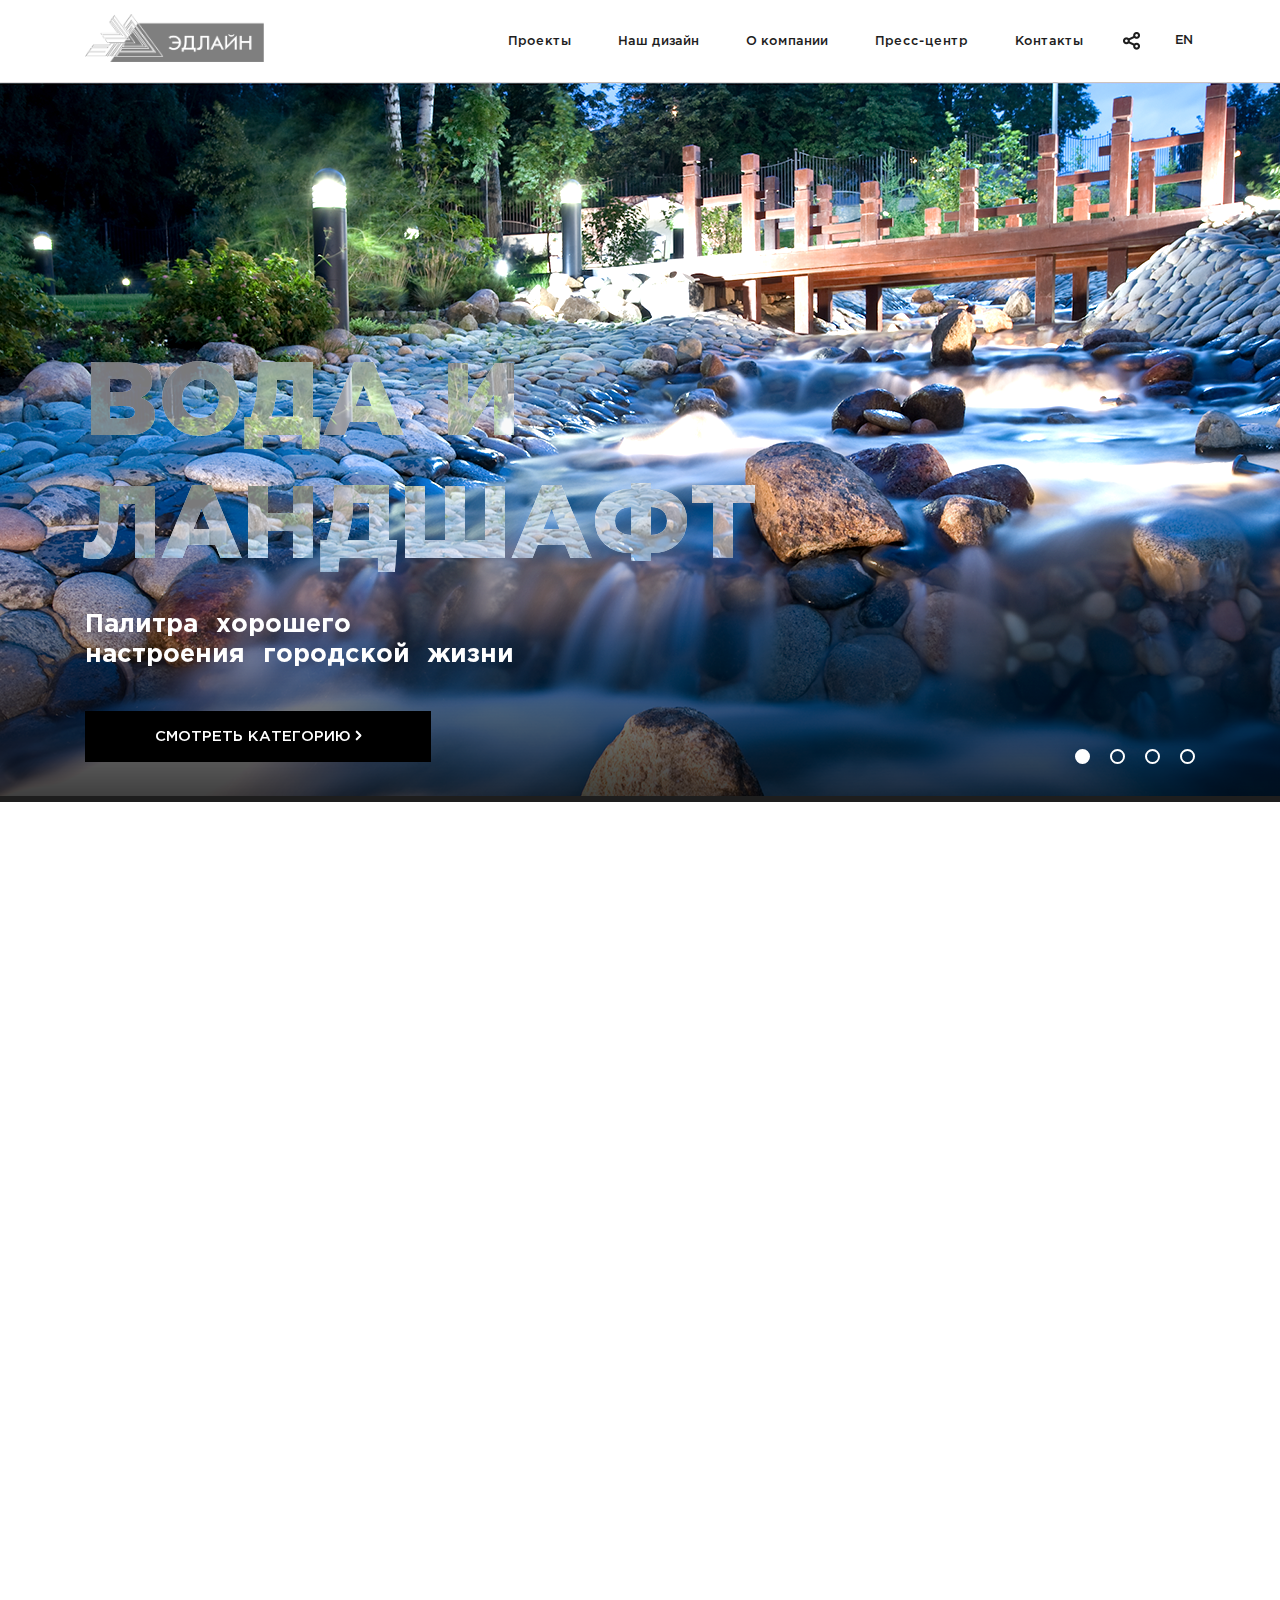
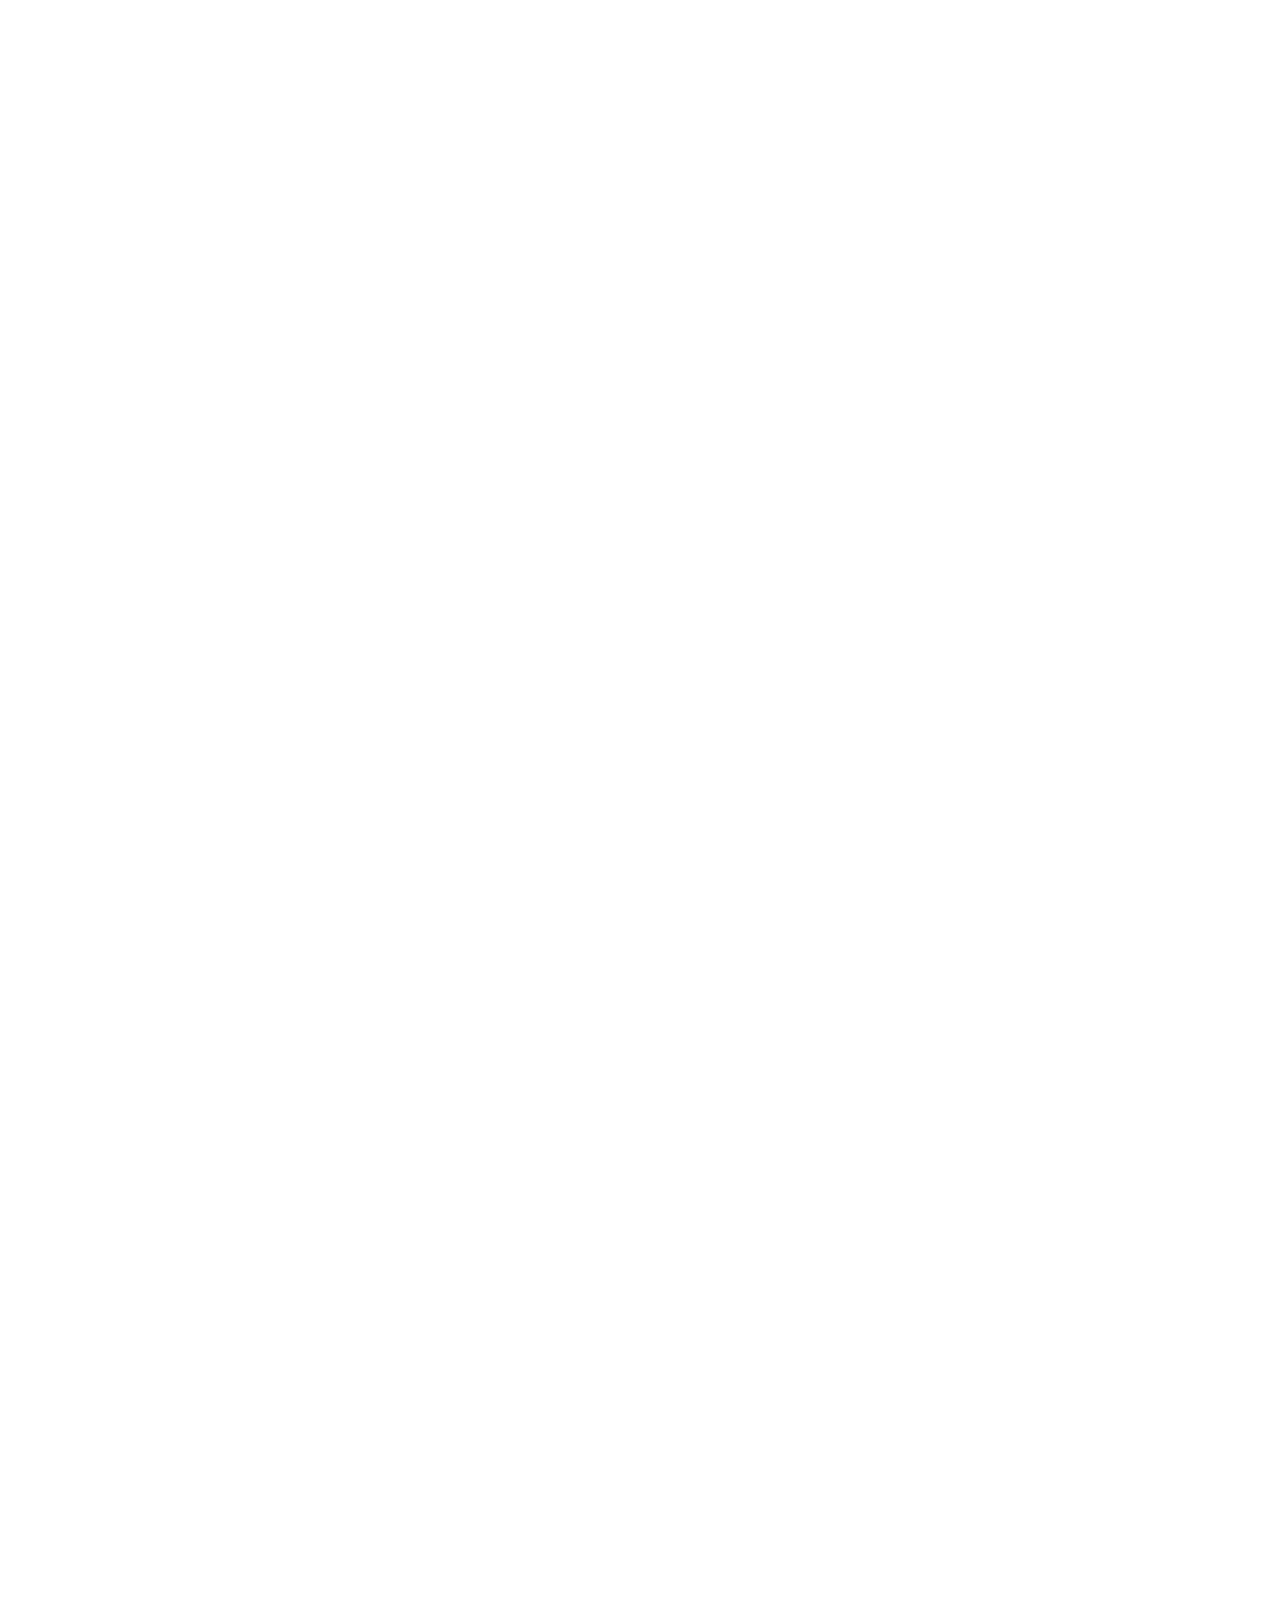
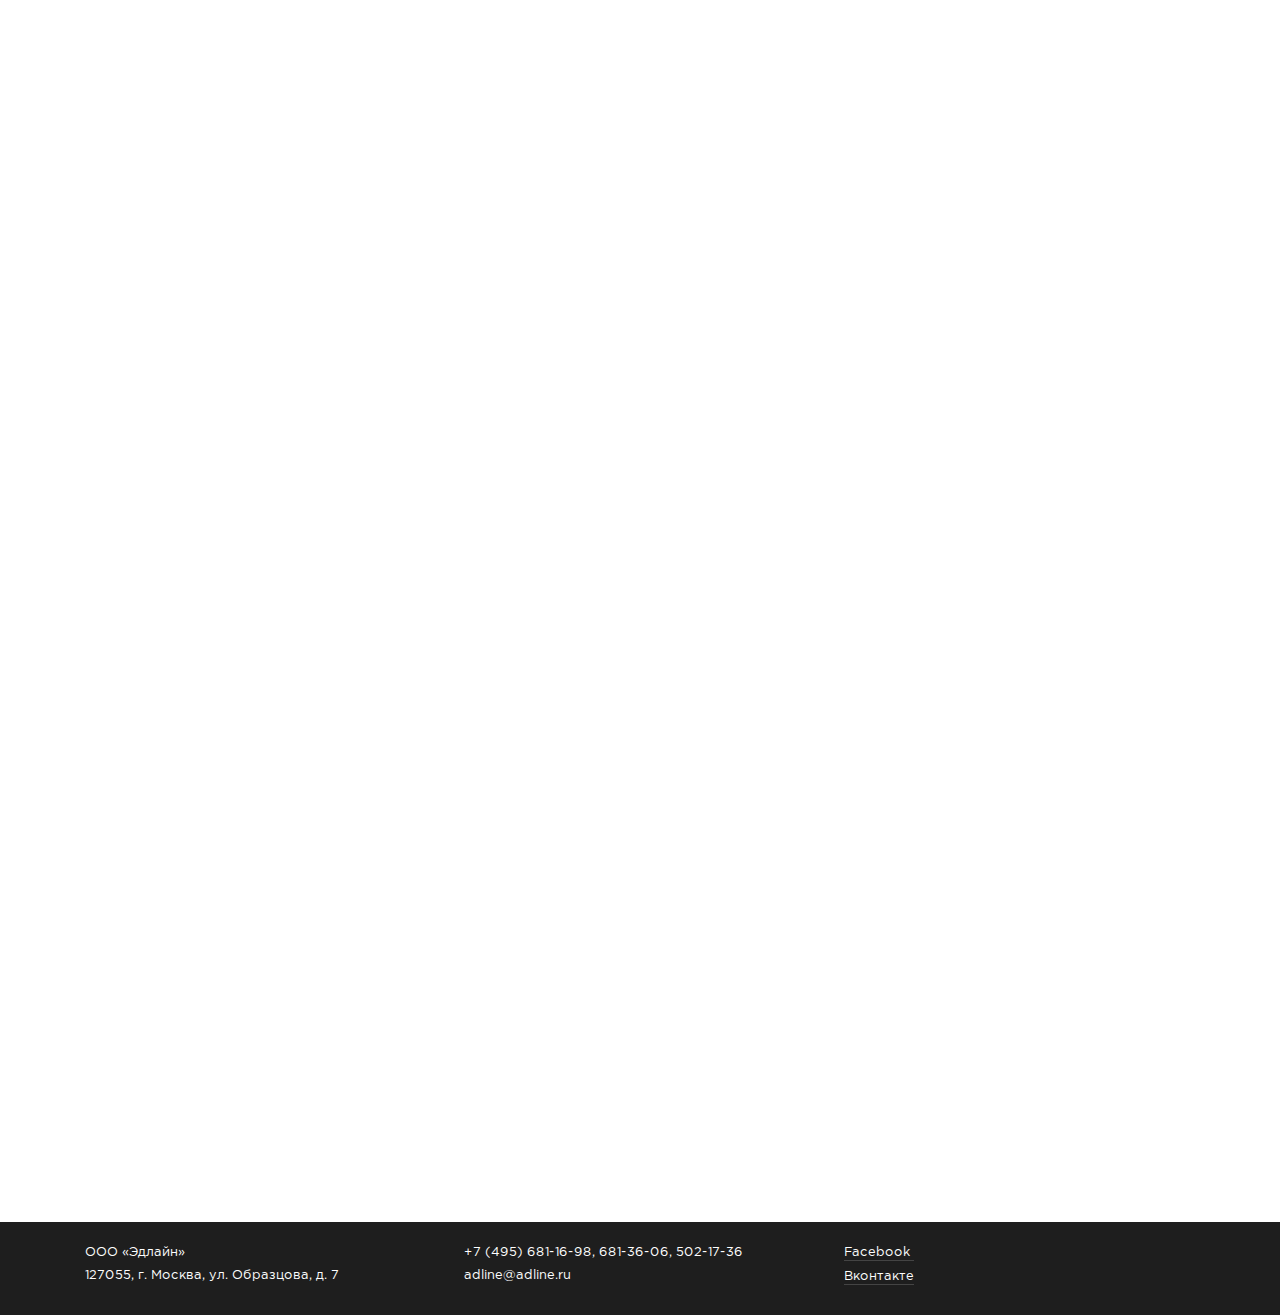
==== commit 24c8f138: "app" ====
--- a/index.html
+++ b/index.html
@@ -3,7 +3,7 @@
   <head>
     <meta charset="utf-8">
     <title>Главная станица</title>
-    <meta name="viewport" content="width=device-width, user-scalable=no, initial-scale=1.0, maximum-scale=1.0, minimum-scale=1.0">
+    <meta name="viewport" content="width=device-width, initial-scale=1.0">
     <meta http-equiv="X-UA-Compatible" content="ie=edge">
     <link rel="shorcat icon" href="favicon.ico" type="image/x-icon">
     <link rel="stylesheet" href="css/main.css">
@@ -20,7 +20,7 @@
         <li class="topline__item"><a class="topline__link" href="design.html">Наш дизайн</a></li>
         <li class="topline__item"><a class="topline__link" href="about.html">О компании</a></li>
         <li class="topline__item"><a class="topline__link" href="press-center.html">Пресс-центр</a></li>
-        <li class="topline__item"><a class="topline__link" href="project.html">Контакты</a></li>
+        <li class="topline__item"><a class="topline__link" href="contacts.html">Контакты</a></li>
       </nav>
       <header class="header"><a class="header__logo" href="/"></a>
         <div class="header__right">
@@ -29,12 +29,32 @@
             <li class="header__nav__item"><a class="header__nav__link" href="design.html">Наш дизайн</a></li>
             <li class="header__nav__item"><a class="header__nav__link" href="about.html">О компании</a></li>
             <li class="header__nav__item"><a class="header__nav__link" href="press-center.html">Пресс-центр</a></li>
-            <li class="header__nav__item"><a class="header__nav__link" href="project.html">Контакты</a></li>
+            <li class="header__nav__item"><a class="header__nav__link" href="contacts.html">Контакты</a></li>
           </nav>
           <div class="header__share"></div>
           <div class="header__language"><span>en</span></div>
         </div>
       </header>
+      <div class="popup">
+        <div class="slideshow js-slideshow-popup slideshow--popup">
+          <ul class="slideshow__items">
+            <li class="slideshow-item slideshow__item"><span class="slideshow__image" style="background-image: url(image/assets/1.jpg"></span><span class="slideshow__bottom"></span><span class="slideshow__text">Оформление Москвы<br/>ко дню города 2017</span></li>
+            <li class="slideshow-item slideshow__item"><span class="slideshow__image" style="background-image: url(image/assets/2.jpg"></span><span class="slideshow__bottom"></span><span class="slideshow__text">Оформление Москвы<br/>ко дню города 2018</span></li>
+            <li class="slideshow-item slideshow__item"><span class="slideshow__image" style="background-image: url(image/assets/3.jpg"></span><span class="slideshow__bottom"></span><span class="slideshow__text">Оформление Москвы<br/>ко дню города 2019</span></li>
+          </ul>
+        </div>
+        <div class="popup__content">
+          <div class="popup__content__left"> <span>14.Х.2011</span></div>
+          <div class="popup__content__right">
+            <div class="popup__content__title">Праздник в городе. Тенденции развития в оформлении городской среды.<span>Журнал «Московские торги»</span></div>
+            <div class="popup__content__text">Рыба текста про проект, примерно такая как в протопите. Основоп- олагающий принцип работы «Эдлайн» – индивидуальный, комплексный поход крешению каждой задачи. Универсальный штат опытных сотрудников позволяет компанииработать с проектами по каждому из направлений: концепция, проект, реализация, эксплуатация.</div>
+            <div class="popup__content__text">Поход крешению каждой задачи. Универсальный штат опытных сотрудников позволяет компанииработать с проектами по каждому из направлений: концепция, проект, реализация, эксплуатация.</div>
+            <div class="popup__content__comment">Особо важная фраза, цитата. Мход крешению каждой задачи. Универсальный штат опытных сотрудников позволяет компании работать с проектами по каждому из направлени концепция, проект, реальность!</div>
+            <div class="popup__content__text">Поход крешению каждой задачи. Универсальный штат опытных сотрудников позволяет мход крешению каждой задачи. Универсальный штат опытных сотрудников позволяет компанииработать с проектами по каждому из направлений: концепция, проект, реализация, ксплуатация. панииработать с проектами по каждому из направлений: концепция, проект, реализация, эксплуатация.  <span>|  Журнал «Московские торги». №4 от 15.Х.2018</span></div>
+          </div>
+        </div>
+        <div class="link-article"><a class="link-article__inner link-article__inner--black" href="#">Открыть PDF<i class="icon-angle-right-black"></i></a></div>
+      </div>
       <main>
         <div class="content">
           <div class="fnc-slider example-slider fnc-sliders">
@@ -65,6 +85,46 @@
                 <div class="fnc-slide__bottom fnc-slides__bottom"></div>
                 <div class="fnc-slide__content fnc-slides__content">
                   <div class="fnc-slide__heading-wrap fnc-slides__heading-wrap"><span class="fnc-slide__heading-hiddenspan fnc-slides__heading-hidden">
+                      <div class="fnc-slide__title fnc-slides__title">Свет и</div>
+                      <div class="fnc-slide__title fnc-slides__title">технологии</div></span>
+                    <h2 class="fnc-slide__heading fnc-slides__heading">
+                      <div class="fnc-slide__title fnc-slides__title">Свет и
+                        <div class="fnc-slide__title fnc-slides__title">технологии</div>
+                      </div>
+                    </h2>
+                  </div>
+                  <div>
+                    <div class="fnc-slide__text fnc-slides__text">Палитра хорошего</div>
+                    <div class="fnc-slide__text fnc-slides__text">настроения городской жизни2</div>
+                  </div><a class="fnc-slide__btn fnc-slides__btn" href="#">смотреть категорию<i class="icon-angle-right-white"></i></a>
+                </div>
+              </div>
+            </div>
+            <div class="fnc-slide fnc-slides">
+              <div class="fnc-slide__inner fnc-slides__inner">
+                <div class="fnc-slide__image fnc-slides__image"></div>
+                <div class="fnc-slide__bottom fnc-slides__bottom"></div>
+                <div class="fnc-slide__content fnc-slides__content">
+                  <div class="fnc-slide__heading-wrap fnc-slides__heading-wrap"><span class="fnc-slide__heading-hiddenspan fnc-slides__heading-hidden">
+                      <div class="fnc-slide__title fnc-slides__title">ивенты</div></span>
+                    <h2 class="fnc-slide__heading fnc-slides__heading">
+                      <div class="fnc-slide__title fnc-slides__title">ивенты
+                      </div>
+                    </h2>
+                  </div>
+                  <div>
+                    <div class="fnc-slide__text fnc-slides__text">Палитра хорошего</div>
+                    <div class="fnc-slide__text fnc-slides__text">настроения городской жизни3</div>
+                  </div><a class="fnc-slide__btn fnc-slides__btn" href="#">смотреть категорию<i class="icon-angle-right-white"></i></a>
+                </div>
+              </div>
+            </div>
+            <div class="fnc-slide fnc-slides">
+              <div class="fnc-slide__inner fnc-slides__inner">
+                <div class="fnc-slide__image fnc-slides__image"></div>
+                <div class="fnc-slide__bottom fnc-slides__bottom"></div>
+                <div class="fnc-slide__content fnc-slides__content">
+                  <div class="fnc-slide__heading-wrap fnc-slides__heading-wrap"><span class="fnc-slide__heading-hiddenspan fnc-slides__heading-hidden">
                       <div class="fnc-slide__title fnc-slides__title">наш</div>
                       <div class="fnc-slide__title fnc-slides__title">дизайн</div></span>
                     <h2 class="fnc-slide__heading fnc-slides__heading">
@@ -75,26 +135,7 @@
                   </div>
                   <div>
                     <div class="fnc-slide__text fnc-slides__text">Палитра хорошего</div>
-                    <div class="fnc-slide__text fnc-slides__text">настроения городской жизни2</div>
-                  </div><a class="fnc-slide__btn fnc-slides__btn" href="#">смотреть категорию<i class="icon-angle-right-white"></i></a>
-                </div>
-              </div>
-            </div>
-            <div class="fnc-slide fnc-slides">
-              <div class="fnc-slide__inner fnc-slides__inner">
-                <div class="fnc-slide__image fnc-slides__image"></div>
-                <div class="fnc-slide__bottom fnc-slides__bottom"></div>
-                <div class="fnc-slide__content fnc-slides__content">
-                  <div class="fnc-slide__heading-wrap fnc-slides__heading-wrap"><span class="fnc-slide__heading-hiddenspan fnc-slides__heading-hidden">
-                      <div class="fnc-slide__title fnc-slides__title">ивенты</div></span>
-                    <h2 class="fnc-slide__heading fnc-slides__heading">
-                      <div class="fnc-slide__title fnc-slides__title">ивенты
-                      </div>
-                    </h2>
-                  </div>
-                  <div>
-                    <div class="fnc-slide__text fnc-slides__text">Палитра хорошего</div>
-                    <div class="fnc-slide__text fnc-slides__text">настроения городской жизни3</div>
+                    <div class="fnc-slide__text fnc-slides__text">настроения городской жизни4</div>
                   </div><a class="fnc-slide__btn fnc-slides__btn" href="#">смотреть категорию<i class="icon-angle-right-white"></i></a>
                 </div>
               </div>
@@ -104,8 +145,9 @@
                 <div class="fnc-nav__bg m--active-nav-bg"></div>
                 <div class="fnc-nav__bg"></div>
                 <div class="fnc-nav__bg"></div>
-              </div>
-              <div class="fnc-nav__controls"><span class="fnc-nav__control"><span class="fnc-nav__control-progress"></span></span><span class="fnc-nav__control"><span class="fnc-nav__control-progress"></span></span><span class="fnc-nav__control"><span class="fnc-nav__control-progress"></span></span></div>
+                <div class="fnc-nav__bg"></div>
+              </div>
+              <div class="fnc-nav__controls"><span class="fnc-nav__control"><span class="fnc-nav__control-progress"></span></span><span class="fnc-nav__control"><span class="fnc-nav__control-progress"></span></span><span class="fnc-nav__control"><span class="fnc-nav__control-progress"></span></span><span class="fnc-nav__control"><span class="fnc-nav__control-progress"></span></span></div>
             </div>
           </div>
           <article class="window__inner">
@@ -113,18 +155,14 @@
               <section class="main-feed__right wow fadeIn" data-wow-offset="100" data-wow-delay="0.8s">
                 <div class="simple-slider">
                   <div class="simple-slider__wrap js-slider">
-                    <div class="simple-slider__image" style="background-image: url(image/simple-slide-1.jpg">
-                      <div class="simple-slider__title">Российский национальный приз в области дизайна «Виктория»</div>
-                    </div>
-                    <div class="simple-slider__image" style="background-image: url('http://www.mironova-design.ru/I/awards/avard_.jpg">
-                      <div class="simple-slider__title">Российский национальный приз в области дизайна2</div>
-                    </div>
-                    <div class="simple-slider__image" style="background-image: url('https://www.bl-g.ru/about/diplomas/nagrady_russian_design_2011.JPG">
-                      <div class="simple-slider__title">Российский национальный приз в области дизайна 3</div>
-                    </div>
-                  </div>
-                  <div class="simple-slider__zoom"></div><a class="simple-slider__link js-slider-link-left" href="#"><i class="icon-chevron-left"></i></a><a class="simple-slider__link js-slider-link-right" href="#"><i class="icon-chevron-right"></i></a>
-                </div><img class="simple-slider__img" src="image/main-feed-text.png">
+                    <div class="simple-slider__list"><span class="simple-slider__inner"><span class="simple-slider__bg js-popup"></span><img class="simple-slider__image" src="image/simple-slide-1.jpg"><span class="simple-slider__link js-slider-link-left" href="#"><i class="icon-chevron-left"></i></span><span class="simple-slider__link js-slider-link-right" href="#"><i class="icon-chevron-right"></i></span>
+                        <div class="simple-slider__title">Российский национальный приз в области дизайна «Виктория»</div></span></div>
+                    <div class="simple-slider__list"><span class="simple-slider__inner"><span class="simple-slider__bg js-popup"></span><img class="simple-slider__image" src="image/simple-slide-2.jpg"><span class="simple-slider__link js-slider-link-left" href="#"><i class="icon-chevron-left"></i></span><span class="simple-slider__link js-slider-link-right" href="#"><i class="icon-chevron-right"></i></span>
+                        <div class="simple-slider__title">Российский национальный приз в области дизайна «Виктория» 2</div></span></div>
+                    <div class="simple-slider__list"><span class="simple-slider__inner"><span class="simple-slider__bg js-popup"></span><img class="simple-slider__image" src="image/simple-slide-3.jpg"><span class="simple-slider__link js-slider-link-left" href="#"><i class="icon-chevron-left"></i></span><span class="simple-slider__link js-slider-link-right" href="#"><i class="icon-chevron-right"></i></span>
+                        <div class="simple-slider__title">Российский национальный приз в области дизайна «Виктория» 3</div></span></div>
+                  </div><img class="simple-slider__img" src="image/main-feed-text.png">
+                </div>
               </section>
               <section class="main-feed__info wow fadeIn" data-wow-offset="100" data-wow-delay="0.4s">
                 <h1 class="main-feed__title">О компании</h1>
@@ -141,35 +179,35 @@
             </div>
             <div class="articlle-vertical">
               <div class="articlle-vertical__title"><span class="wow fadeIn" data-wow-offset="70" data-wow-delay="1.6s">Наш дизайн</span><span class="progress wow fadeInLeft" data-wow-offset="70" data-wow-delay="0.5s" data-wow-duration="2s"></span></div>
-              <div class="articlle-vertical__items"><a class="articlle-vertical__item wow fadeIn" href="#" data-wow-offset="100" data-wow-delay="0.5s"><span class="articlle-vertical__image-wrap"><img class="articlle-vertical__image" src="image/1.jpg"></span>
-                  <div class="articlle-vertical__name">Фигуры в центре Москвы к Новому году 2018</div></a><a class="articlle-vertical__item wow fadeIn" href="#" data-wow-offset="100" data-wow-delay="1.0s"><span class="articlle-vertical__image-wrap"><img class="articlle-vertical__image" src="image/2.jpg"></span>
-                  <div class="articlle-vertical__name">Правильное название объекта дизайна</div></a><a class="articlle-vertical__item wow fadeIn" href="#" data-wow-offset="100" data-wow-delay="1.5s"><span class="articlle-vertical__image-wrap"><img class="articlle-vertical__image" src="image/3.jpg"></span>
+              <div class="articlle-vertical__items"><a class="articlle-vertical__item wow fadeIn" href="project.html" data-wow-offset="100" data-wow-delay="0.5s"><span class="articlle-vertical__image-wrap"><img class="articlle-vertical__image" src="image/1.jpg"></span>
+                  <div class="articlle-vertical__name">Фигуры в центре Москвы к Новому году 2018</div></a><a class="articlle-vertical__item wow fadeIn" href="project.html" data-wow-offset="100" data-wow-delay="1.0s"><span class="articlle-vertical__image-wrap"><img class="articlle-vertical__image" src="image/2.jpg"></span>
+                  <div class="articlle-vertical__name">Правильное название объекта дизайна</div></a><a class="articlle-vertical__item wow fadeIn" href="project.html" data-wow-offset="100" data-wow-delay="1.5s"><span class="articlle-vertical__image-wrap"><img class="articlle-vertical__image" src="image/3.jpg"></span>
                   <div class="articlle-vertical__name">Правильное название объекта дизайна</div></a></div>
-              <div class="link-article"><a class="link-article__inner wow fadeIn" href="#" data-wow-offset="50" data-wow-delay="2.0s">Загрузить еще<i class="icon-angle-right-gray"></i></a></div>
+              <div class="link-article"><a class="link-article__inner wow fadeIn" href="/design.html" data-wow-offset="50" data-wow-delay="2.0s">Перейти в раздел<i class="icon-angle-right-gray"></i></a></div>
             </div>
             <div class="articlle-realty">
               <div class="articlle-realty__title"><span class="wow fadeIn" data-wow-offset="100" data-wow-delay="0.5s">Реализованные проекты</span><span class="progress wow fadeInLeft" data-wow-offset="70" data-wow-duration="2s"></span></div>
-              <div class="articlle-realty__items"><a class="articlle-realty__item-big wow fadeIn" href="#" data-wow-offset="100" data-wow-delay="0.7s"><span class="articlle-realty__inner"><span class="articlle-realty__image-big-wrap" style="background-image: url(../image/6.jpg);"></span>
+              <div class="articlle-realty__items"><a class="articlle-realty__item-big wow fadeIn" href="project.html" data-wow-offset="100" data-wow-delay="0.7s"><span class="articlle-realty__inner"><span class="articlle-realty__image-big-wrap" style="background-image: url(image/6.jpg);"></span>
                     <div class="articlle-realty__name">Фонтан на Крымской набережной <br>в парке Музеон</div></span></a>
-                <div class="articlle-realty__wrap"><a class="articlle-realty__item wow fadeIn" href="#" data-wow-offset="100" data-wow-delay="1.0s"><span class="articlle-realty__inner"><span class="articlle-realty__image-wrap" style="background-image: url(../image/7.jpg);"></span>
-                      <div class="articlle-realty__name">Светомузыкальный фонтан в Царицыно</div></span></a><a class="articlle-realty__item wow fadeIn" href="#" data-wow-offset="100" data-wow-delay="1.2s"><span class="articlle-realty__inner"><span class="articlle-realty__image-wrap" style="background-image: url(../image/8.jpg);"></span>
-                      <div class="articlle-realty__name">ММФС «Круг света»</div></span></a><a class="articlle-realty__item wow fadeIn" href="#" data-wow-offset="100" data-wow-delay="1.4s"><span class="articlle-realty__inner"><span class="articlle-realty__image-wrap" style="background-image: url(../image/9.jpg);"></span>
+                <div class="articlle-realty__wrap"><a class="articlle-realty__item wow fadeIn" href="project.html" data-wow-offset="100" data-wow-delay="1.0s"><span class="articlle-realty__inner"><span class="articlle-realty__image-wrap" style="background-image: url(image/7.jpg);"></span>
+                      <div class="articlle-realty__name">Светомузыкальный фонтан в Царицыно</div></span></a><a class="articlle-realty__item wow fadeIn" href="project.html" data-wow-offset="100" data-wow-delay="1.2s"><span class="articlle-realty__inner"><span class="articlle-realty__image-wrap" style="background-image: url(image/8.jpg);"></span>
+                      <div class="articlle-realty__name">ММФС «Круг света»</div></span></a><a class="articlle-realty__item wow fadeIn" href="project.html" data-wow-offset="100" data-wow-delay="1.4s"><span class="articlle-realty__inner"><span class="articlle-realty__image-wrap" style="background-image: url(image/9.jpg);"></span>
                       <div class="articlle-realty__name articlle-realty__name--small">Праздничное оформление города Москвы к Новому Году 2013-2015 г.</div></span></a></div>
               </div>
               <div class="articlle-realty__items articlle-realty__items--last">
-                <div class="articlle-realty__wrap articlle-realty__wrap--right"><a class="articlle-realty__item wow fadeIn" href="#" data-wow-offset="10" data-wow-delay="1.6s"><span class="articlle-realty__inner"><span class="articlle-realty__image-wrap" style="background-image: url(../image/10.jpg);"></span>
-                      <div class="articlle-realty__name">Цикл фестивалей «Московские сезоны»</div></span></a><a class="articlle-realty__item wow fadeIn" href="#" data-wow-offset="10" data-wow-delay="1.8s"><span class="articlle-realty__inner"><span class="articlle-realty__image-wrap" style="background-image: url(../image/11.jpg);"></span>
-                      <div class="articlle-realty__name">ММФС «Рождественский свет»</div></span></a><a class="articlle-realty__item wow fadeIn" href="#" data-wow-offset="10" data-wow-delay="2.0s"><span class="articlle-realty__inner"><span class="articlle-realty__image-wrap" style="background-image: url(../image/12.jpg);"></span>
-                      <div class="articlle-realty__name articlle-realty__name--small">Светомузыкальный фонтан в ЦПКиО им. М. Горокого</div></span></a></div><a class="articlle-realty__item-big wow fadeIn" href="#" data-wow-offset="10" data-wow-delay="2.2s"><span class="articlle-realty__inner"><span class="articlle-realty__image-big-wrap" style="background-image: url(../image/13.jpg);"></span>
+                <div class="articlle-realty__wrap articlle-realty__wrap--right"><a class="articlle-realty__item wow fadeIn" href="project.html" data-wow-offset="10" data-wow-delay="1.6s"><span class="articlle-realty__inner"><span class="articlle-realty__image-wrap" style="background-image: url(image/10.jpg);"></span>
+                      <div class="articlle-realty__name">Цикл фестивалей «Московские сезоны»</div></span></a><a class="articlle-realty__item wow fadeIn" href="project.html" data-wow-offset="10" data-wow-delay="1.8s"><span class="articlle-realty__inner"><span class="articlle-realty__image-wrap" style="background-image: url(image/11.jpg);"></span>
+                      <div class="articlle-realty__name">ММФС «Рождественский свет»</div></span></a><a class="articlle-realty__item wow fadeIn" href="project.html" data-wow-offset="0" data-wow-delay="2.0s"><span class="articlle-realty__inner"><span class="articlle-realty__image-wrap" style="background-image: url(image/12.jpg);"></span>
+                      <div class="articlle-realty__name articlle-realty__name--small">Светомузыкальный фонтан в ЦПКиО им. М. Горокого</div></span></a></div><a class="articlle-realty__item-big wow fadeIn" href="project.html" data-wow-offset="10" data-wow-delay="2.2s"><span class="articlle-realty__inner"><span class="articlle-realty__image-big-wrap" style="background-image: url(image/13.jpg);"></span>
                     <div class="articlle-realty__name">ММДЦ «Москва-Сити»</div></span></a>
               </div>
               <div class="link-article"><a class="link-article__inner wow fadeIn" href="#" data-wow-offset="10" data-wow-delay="2.4s">Загрузить еще<i class="icon-angle-right-gray"></i></a></div>
             </div>
             <div class="articlle-anonce">
               <div class="articlle-anonce__title"><span class="wow fadeIn" data-wow-offset="100" data-wow-delay="0.5s">Пресс-центр</span><span class="progress wow fadeInLeft" data-wow-offset="70" data-wow-duration="2s"></span></div>
-              <div class="articlle-anonce__items"><a class="articlle-anonce__item articlle-anonce__item--video wow fadeIn" href="#" data-wow-offset="100" data-wow-delay="1.0s"><span class="articlle-anonce__image-wrap"><img class="articlle-anonce__image" src="image/4.jpg"><span class="articlle-anonce__play"></span></span>
+              <div class="articlle-anonce__items"><a class="articlle-anonce__item articlle-anonce__item--video wow fadeIn" href="project.html" data-wow-offset="100" data-wow-delay="1.0s"><span class="articlle-anonce__image-wrap"><img class="articlle-anonce__image" src="image/4.jpg"><span class="articlle-anonce__play"></span></span>
                   <div class="articlle-anonce__sub-title"><span class="articlle-anonce__date">20.06.2018</span><span class="articlle-anonce__info">Сюжет в программе </span></div>
-                  <div class="articlle-anonce__name">Круг света 2012, ТВЦ</div></a><a class="articlle-anonce__item wow fadeIn" href="#" data-wow-offset="100" data-wow-delay="1.5s"><span class="articlle-anonce__image-wrap"><img class="articlle-anonce__image" src="image/5.jpg"></span>
+                  <div class="articlle-anonce__name">Круг света 2012, ТВЦ</div></a><a class="articlle-anonce__item wow fadeIn" href="project.html" data-wow-offset="100" data-wow-delay="1.5s"><span class="articlle-anonce__image-wrap"><img class="articlle-anonce__image" src="image/5.jpg"></span>
                   <div class="articlle-anonce__sub-title"><span class="articlle-anonce__date">03.06.2017</span><span class="articlle-anonce__info">Интервью</span></div>
                   <div class="articlle-anonce__name">Журнал Московские торги </div></a></div>
               <div class="link-article"><a class="link-article__inner wow fadeIn" href="#" data-wow-offset="70" data-wow-delay="1.7s">Перейти в раздел<i class="icon-angle-right-gray"></i><i class="icon-angle-right-gray"></i></a></div>
@@ -189,9 +227,9 @@
                 <li class="footer__top__list"><a class="footer__top__link" href="#">Ивенты</a></li>
               </ul>
               <ul class="footer__top__items">
-                <li class="footer__top__list"><a class="footer__top__link" href="#">О компании</a></li>
-                <li class="footer__top__list"><a class="footer__top__link" href="#">Пресс-центр</a></li>
-                <li class="footer__top__list"><a class="footer__top__link" href="#">Контакты</a></li>
+                <li class="footer__top__list"><a class="footer__top__link" href="/about.html">О компании</a></li>
+                <li class="footer__top__list"><a class="footer__top__link" href="/press-center.html">Пресс-центр</a></li>
+                <li class="footer__top__list"><a class="footer__top__link" href="/contacts.html">Контакты</a></li>
               </ul>
             </nav>
           </div>
@@ -209,8 +247,8 @@
                   <div><a class="footer__bottom__link" href="mailto::adline@adline.ru">adline@adline.ru</a></div>
                 </div>
                 <div class="footer__bottom__social">
-                  <div class="footer__bottom__margin"><a class="footer__bottom__social-link" href="">Facebook</a></div>
-                  <div><a class="footer__bottom__social-link" href="">Вконтакте</a></div>
+                  <div class="footer__bottom__margin"><a class="footer__bottom__social-link" href="№">Facebook</a></div>
+                  <div><a class="footer__bottom__social-link" href="№">Вконтакте</a></div>
                 </div>
               </div>
               <div class="footer__bottom__back">&#8195;</div>
--- a/css/main.css
+++ b/css/main.css
@@ -1,2 +1,2 @@
-@-webkit-keyframes bg{0%{-webkit-transform:translateY(-244px);transform:translateY(-244px)}to{-webkit-transform:translateY(0);transform:translateY(0)}}@keyframes bg{0%{-webkit-transform:translateY(-244px);transform:translateY(-244px)}to{-webkit-transform:translateY(0);transform:translateY(0)}}@-webkit-keyframes bg2{0%{background-position:-80px -255px}to{background-position:-80px -355px}}@keyframes bg2{0%{background-position:-80px -255px}to{background-position:-80px -355px}}@-webkit-keyframes drop{0%{-webkit-transform:translateY(0);transform:translateY(0)}50%{-webkit-transform:translateY(30px);transform:translateY(30px)}to{-webkit-transform:translateY(10px);transform:translateY(10px)}}@keyframes drop{0%{-webkit-transform:translateY(0);transform:translateY(0)}50%{-webkit-transform:translateY(30px);transform:translateY(30px)}to{-webkit-transform:translateY(10px);transform:translateY(10px)}}@-webkit-keyframes bounce{0%,20%,50%,80%,to{-webkit-transform:translateY(0);transform:translateY(0)}40%{-webkit-transform:translateY(-30px);transform:translateY(-30px)}60%{-webkit-transform:translateY(-15px);transform:translateY(-15px)}}@keyframes bounce{0%,20%,50%,80%,to{-webkit-transform:translateY(0);-ms-transform:translateY(0);transform:translateY(0)}40%{-webkit-transform:translateY(-30px);-ms-transform:translateY(-30px);transform:translateY(-30px)}60%{-webkit-transform:translateY(-15px);-ms-transform:translateY(-15px);transform:translateY(-15px)}}@-webkit-keyframes flash{0%,50%,to{opacity:1}25%,75%{opacity:0}}@keyframes flash{0%,50%,to{opacity:1}25%,75%{opacity:0}}@-webkit-keyframes pulse{0%,to{-webkit-transform:scale(1);transform:scale(1)}50%{-webkit-transform:scale(1.1);transform:scale(1.1)}}@keyframes pulse{0%,to{-webkit-transform:scale(1);-ms-transform:scale(1);transform:scale(1)}50%{-webkit-transform:scale(1.1);-ms-transform:scale(1.1);transform:scale(1.1)}}@-webkit-keyframes shake{0%,to{-webkit-transform:translateX(0);transform:translateX(0)}10%,30%,50%,70%,90%{-webkit-transform:translateX(-10px);transform:translateX(-10px)}20%,40%,60%,80%{-webkit-transform:translateX(10px);transform:translateX(10px)}}@keyframes shake{0%,to{-webkit-transform:translateX(0);-ms-transform:translateX(0);transform:translateX(0)}10%,30%,50%,70%,90%{-webkit-transform:translateX(-10px);-ms-transform:translateX(-10px);transform:translateX(-10px)}20%,40%,60%,80%{-webkit-transform:translateX(10px);-ms-transform:translateX(10px);transform:translateX(10px)}}@-webkit-keyframes swing{20%{-webkit-transform:rotate(15deg);transform:rotate(15deg)}40%{-webkit-transform:rotate(-10deg);transform:rotate(-10deg)}60%{-webkit-transform:rotate(5deg);transform:rotate(5deg)}80%{-webkit-transform:rotate(-5deg);transform:rotate(-5deg)}to{-webkit-transform:rotate(0deg);transform:rotate(0deg)}}@keyframes swing{20%{-webkit-transform:rotate(15deg);-ms-transform:rotate(15deg);transform:rotate(15deg)}40%{-webkit-transform:rotate(-10deg);-ms-transform:rotate(-10deg);transform:rotate(-10deg)}60%{-webkit-transform:rotate(5deg);-ms-transform:rotate(5deg);transform:rotate(5deg)}80%{-webkit-transform:rotate(-5deg);-ms-transform:rotate(-5deg);transform:rotate(-5deg)}to{-webkit-transform:rotate(0deg);-ms-transform:rotate(0deg);transform:rotate(0deg)}}@-webkit-keyframes tada{0%{-webkit-transform:scale(1);transform:scale(1)}10%,20%{-webkit-transform:scale(.9) rotate(-3deg);transform:scale(.9) rotate(-3deg)}30%,50%,70%,90%{-webkit-transform:scale(1.1) rotate(3deg);transform:scale(1.1) rotate(3deg)}40%,60%,80%{-webkit-transform:scale(1.1) rotate(-3deg);transform:scale(1.1) rotate(-3deg)}to{-webkit-transform:scale(1) rotate(0);transform:scale(1) rotate(0)}}@keyframes tada{0%{-webkit-transform:scale(1);-ms-transform:scale(1);transform:scale(1)}10%,20%{-webkit-transform:scale(.9) rotate(-3deg);-ms-transform:scale(.9) rotate(-3deg);transform:scale(.9) rotate(-3deg)}30%,50%,70%,90%{-webkit-transform:scale(1.1) rotate(3deg);-ms-transform:scale(1.1) rotate(3deg);transform:scale(1.1) rotate(3deg)}40%,60%,80%{-webkit-transform:scale(1.1) rotate(-3deg);-ms-transform:scale(1.1) rotate(-3deg);transform:scale(1.1) rotate(-3deg)}to{-webkit-transform:scale(1) rotate(0);-ms-transform:scale(1) rotate(0);transform:scale(1) rotate(0)}}@-webkit-keyframes wobble{0%,to{-webkit-transform:translateX(0%);transform:translateX(0%)}15%{-webkit-transform:translateX(-25%) rotate(-5deg);transform:translateX(-25%) rotate(-5deg)}30%{-webkit-transform:translateX(20%) rotate(3deg);transform:translateX(20%) rotate(3deg)}45%{-webkit-transform:translateX(-15%) rotate(-3deg);transform:translateX(-15%) rotate(-3deg)}60%{-webkit-transform:translateX(10%) rotate(2deg);transform:translateX(10%) rotate(2deg)}75%{-webkit-transform:translateX(-5%) rotate(-1deg);transform:translateX(-5%) rotate(-1deg)}}@keyframes wobble{0%,to{-webkit-transform:translateX(0%);-ms-transform:translateX(0%);transform:translateX(0%)}15%{-webkit-transform:translateX(-25%) rotate(-5deg);-ms-transform:translateX(-25%) rotate(-5deg);transform:translateX(-25%) rotate(-5deg)}30%{-webkit-transform:translateX(20%) rotate(3deg);-ms-transform:translateX(20%) rotate(3deg);transform:translateX(20%) rotate(3deg)}45%{-webkit-transform:translateX(-15%) rotate(-3deg);-ms-transform:translateX(-15%) rotate(-3deg);transform:translateX(-15%) rotate(-3deg)}60%{-webkit-transform:translateX(10%) rotate(2deg);-ms-transform:translateX(10%) rotate(2deg);transform:translateX(10%) rotate(2deg)}75%{-webkit-transform:translateX(-5%) rotate(-1deg);-ms-transform:translateX(-5%) rotate(-1deg);transform:translateX(-5%) rotate(-1deg)}}@-webkit-keyframes bounceIn{0%{opacity:0;-webkit-transform:scale(.3);transform:scale(.3)}50%{opacity:1;-webkit-transform:scale(1.05);transform:scale(1.05)}70%{-webkit-transform:scale(.9);transform:scale(.9)}to{-webkit-transform:scale(1);transform:scale(1)}}@keyframes bounceIn{0%{opacity:0;-webkit-transform:scale(.3);-ms-transform:scale(.3);transform:scale(.3)}50%{opacity:1;-webkit-transform:scale(1.05);-ms-transform:scale(1.05);transform:scale(1.05)}70%{-webkit-transform:scale(.9);-ms-transform:scale(.9);transform:scale(.9)}to{-webkit-transform:scale(1);-ms-transform:scale(1);transform:scale(1)}}@-webkit-keyframes bounceInDown{0%{opacity:0;-webkit-transform:translateY(-2000px);transform:translateY(-2000px)}60%{opacity:1;-webkit-transform:translateY(30px);transform:translateY(30px)}80%{-webkit-transform:translateY(-10px);transform:translateY(-10px)}to{-webkit-transform:translateY(0);transform:translateY(0)}}@keyframes bounceInDown{0%{opacity:0;-webkit-transform:translateY(-2000px);-ms-transform:translateY(-2000px);transform:translateY(-2000px)}60%{opacity:1;-webkit-transform:translateY(30px);-ms-transform:translateY(30px);transform:translateY(30px)}80%{-webkit-transform:translateY(-10px);-ms-transform:translateY(-10px);transform:translateY(-10px)}to{-webkit-transform:translateY(0);-ms-transform:translateY(0);transform:translateY(0)}}@-webkit-keyframes bounceInLeft{0%{opacity:0;-webkit-transform:translateX(-2000px);transform:translateX(-2000px)}60%{opacity:1;-webkit-transform:translateX(30px);transform:translateX(30px)}80%{-webkit-transform:translateX(-10px);transform:translateX(-10px)}to{-webkit-transform:translateX(0);transform:translateX(0)}}@keyframes bounceInLeft{0%{opacity:0;-webkit-transform:translateX(-2000px);-ms-transform:translateX(-2000px);transform:translateX(-2000px)}60%{opacity:1;-webkit-transform:translateX(30px);-ms-transform:translateX(30px);transform:translateX(30px)}80%{-webkit-transform:translateX(-10px);-ms-transform:translateX(-10px);transform:translateX(-10px)}to{-webkit-transform:translateX(0);-ms-transform:translateX(0);transform:translateX(0)}}@-webkit-keyframes bounceInRight{0%{opacity:0;-webkit-transform:translateX(2000px);transform:translateX(2000px)}60%{opacity:1;-webkit-transform:translateX(-30px);transform:translateX(-30px)}80%{-webkit-transform:translateX(10px);transform:translateX(10px)}to{-webkit-transform:translateX(0);transform:translateX(0)}}@keyframes bounceInRight{0%{opacity:0;-webkit-transform:translateX(2000px);-ms-transform:translateX(2000px);transform:translateX(2000px)}60%{opacity:1;-webkit-transform:translateX(-30px);-ms-transform:translateX(-30px);transform:translateX(-30px)}80%{-webkit-transform:translateX(10px);-ms-transform:translateX(10px);transform:translateX(10px)}to{-webkit-transform:translateX(0);-ms-transform:translateX(0);transform:translateX(0)}}@-webkit-keyframes bounceInUp{0%{opacity:0;-webkit-transform:translateY(2000px);transform:translateY(2000px)}60%{opacity:1;-webkit-transform:translateY(-30px);transform:translateY(-30px)}80%{-webkit-transform:translateY(10px);transform:translateY(10px)}to{-webkit-transform:translateY(0);transform:translateY(0)}}@keyframes bounceInUp{0%{opacity:0;-webkit-transform:translateY(2000px);-ms-transform:translateY(2000px);transform:translateY(2000px)}60%{opacity:1;-webkit-transform:translateY(-30px);-ms-transform:translateY(-30px);transform:translateY(-30px)}80%{-webkit-transform:translateY(10px);-ms-transform:translateY(10px);transform:translateY(10px)}to{-webkit-transform:translateY(0);-ms-transform:translateY(0);transform:translateY(0)}}@-webkit-keyframes bounceOut{0%{-webkit-transform:scale(1);transform:scale(1)}25%{-webkit-transform:scale(.95);transform:scale(.95)}50%{opacity:1;-webkit-transform:scale(1.1);transform:scale(1.1)}to{opacity:0;-webkit-transform:scale(.3);transform:scale(.3)}}@keyframes bounceOut{0%{-webkit-transform:scale(1);-ms-transform:scale(1);transform:scale(1)}25%{-webkit-transform:scale(.95);-ms-transform:scale(.95);transform:scale(.95)}50%{opacity:1;-webkit-transform:scale(1.1);-ms-transform:scale(1.1);transform:scale(1.1)}to{opacity:0;-webkit-transform:scale(.3);-ms-transform:scale(.3);transform:scale(.3)}}@-webkit-keyframes bounceOutDown{0%{-webkit-transform:translateY(0);transform:translateY(0)}20%{opacity:1;-webkit-transform:translateY(-20px);transform:translateY(-20px)}to{opacity:0;-webkit-transform:translateY(2000px);transform:translateY(2000px)}}@keyframes bounceOutDown{0%{-webkit-transform:translateY(0);-ms-transform:translateY(0);transform:translateY(0)}20%{opacity:1;-webkit-transform:translateY(-20px);-ms-transform:translateY(-20px);transform:translateY(-20px)}to{opacity:0;-webkit-transform:translateY(2000px);-ms-transform:translateY(2000px);transform:translateY(2000px)}}@-webkit-keyframes bounceOutLeft{0%{-webkit-transform:translateX(0);transform:translateX(0)}20%{opacity:1;-webkit-transform:translateX(20px);transform:translateX(20px)}to{opacity:0;-webkit-transform:translateX(-2000px);transform:translateX(-2000px)}}@keyframes bounceOutLeft{0%{-webkit-transform:translateX(0);-ms-transform:translateX(0);transform:translateX(0)}20%{opacity:1;-webkit-transform:translateX(20px);-ms-transform:translateX(20px);transform:translateX(20px)}to{opacity:0;-webkit-transform:translateX(-2000px);-ms-transform:translateX(-2000px);transform:translateX(-2000px)}}@-webkit-keyframes bounceOutRight{0%{-webkit-transform:translateX(0);transform:translateX(0)}20%{opacity:1;-webkit-transform:translateX(-20px);transform:translateX(-20px)}to{opacity:0;-webkit-transform:translateX(2000px);transform:translateX(2000px)}}@keyframes bounceOutRight{0%{-webkit-transform:translateX(0);-ms-transform:translateX(0);transform:translateX(0)}20%{opacity:1;-webkit-transform:translateX(-20px);-ms-transform:translateX(-20px);transform:translateX(-20px)}to{opacity:0;-webkit-transform:translateX(2000px);-ms-transform:translateX(2000px);transform:translateX(2000px)}}@-webkit-keyframes bounceOutUp{0%{-webkit-transform:translateY(0);transform:translateY(0)}20%{opacity:1;-webkit-transform:translateY(20px);transform:translateY(20px)}to{opacity:0;-webkit-transform:translateY(-2000px);transform:translateY(-2000px)}}@keyframes bounceOutUp{0%{-webkit-transform:translateY(0);-ms-transform:translateY(0);transform:translateY(0)}20%{opacity:1;-webkit-transform:translateY(20px);-ms-transform:translateY(20px);transform:translateY(20px)}to{opacity:0;-webkit-transform:translateY(-2000px);-ms-transform:translateY(-2000px);transform:translateY(-2000px)}}@-webkit-keyframes fadeIn{0%{opacity:0}to{opacity:1}}@keyframes fadeIn{0%{opacity:0}to{opacity:1}}@-webkit-keyframes fadeInDown{0%{opacity:0;-webkit-transform:translateY(-20px);transform:translateY(-20px)}to{opacity:1;-webkit-transform:translateY(0);transform:translateY(0)}}@keyframes fadeInDown{0%{opacity:0;-webkit-transform:translateY(-20px);-ms-transform:translateY(-20px);transform:translateY(-20px)}to{opacity:1;-webkit-transform:translateY(0);-ms-transform:translateY(0);transform:translateY(0)}}@-webkit-keyframes fadeInDownBig{0%{opacity:0;-webkit-transform:translateY(-2000px);transform:translateY(-2000px)}to{opacity:1;-webkit-transform:translateY(0);transform:translateY(0)}}@keyframes fadeInDownBig{0%{opacity:0;-webkit-transform:translateY(-2000px);-ms-transform:translateY(-2000px);transform:translateY(-2000px)}to{opacity:1;-webkit-transform:translateY(0);-ms-transform:translateY(0);transform:translateY(0)}}@-webkit-keyframes fadeInLeft{0%{width:0}to{width:100%}}@keyframes fadeInLeft{0%{width:0}to{width:100%}}@-webkit-keyframes fadeInLeftBig{0%{opacity:0;-webkit-transform:translateX(-2000px);transform:translateX(-2000px)}to{opacity:1;-webkit-transform:translateX(0);transform:translateX(0)}}@keyframes fadeInLeftBig{0%{opacity:0;-webkit-transform:translateX(-2000px);-ms-transform:translateX(-2000px);transform:translateX(-2000px)}to{opacity:1;-webkit-transform:translateX(0);-ms-transform:translateX(0);transform:translateX(0)}}@-webkit-keyframes fadeInRight{0%{opacity:0;-webkit-transform:translateX(20px);transform:translateX(20px)}to{opacity:1;-webkit-transform:translateX(0);transform:translateX(0)}}@keyframes fadeInRight{0%{opacity:0;-webkit-transform:translateX(20px);-ms-transform:translateX(20px);transform:translateX(20px)}to{opacity:1;-webkit-transform:translateX(0);-ms-transform:translateX(0);transform:translateX(0)}}@-webkit-keyframes fadeInRightBig{0%{opacity:0;-webkit-transform:translateX(2000px);transform:translateX(2000px)}to{opacity:1;-webkit-transform:translateX(0);transform:translateX(0)}}@keyframes fadeInRightBig{0%{opacity:0;-webkit-transform:translateX(2000px);-ms-transform:translateX(2000px);transform:translateX(2000px)}to{opacity:1;-webkit-transform:translateX(0);-ms-transform:translateX(0);transform:translateX(0)}}@-webkit-keyframes fadeInUp{0%{opacity:0;-webkit-transform:translateY(20px);transform:translateY(20px)}to{opacity:1;-webkit-transform:translateY(0);transform:translateY(0)}}@keyframes fadeInUp{0%{opacity:0;-webkit-transform:translateY(20px);-ms-transform:translateY(20px);transform:translateY(20px)}to{opacity:1;-webkit-transform:translateY(0);-ms-transform:translateY(0);transform:translateY(0)}}@-webkit-keyframes fadeInUpBig{0%{opacity:0;-webkit-transform:translateY(2000px);transform:translateY(2000px)}to{opacity:1;-webkit-transform:translateY(0);transform:translateY(0)}}@keyframes fadeInUpBig{0%{opacity:0;-webkit-transform:translateY(2000px);-ms-transform:translateY(2000px);transform:translateY(2000px)}to{opacity:1;-webkit-transform:translateY(0);-ms-transform:translateY(0);transform:translateY(0)}}@-webkit-keyframes fadeOut{0%{opacity:1}to{opacity:0}}@keyframes fadeOut{0%{opacity:1}to{opacity:0}}@-webkit-keyframes fadeOutDown{0%{opacity:1;-webkit-transform:translateY(0);transform:translateY(0)}to{opacity:0;-webkit-transform:translateY(20px);transform:translateY(20px)}}@keyframes fadeOutDown{0%{opacity:1;-webkit-transform:translateY(0);-ms-transform:translateY(0);transform:translateY(0)}to{opacity:0;-webkit-transform:translateY(20px);-ms-transform:translateY(20px);transform:translateY(20px)}}@-webkit-keyframes fadeOutDownBig{0%{opacity:1;-webkit-transform:translateY(0);transform:translateY(0)}to{opacity:0;-webkit-transform:translateY(2000px);transform:translateY(2000px)}}@keyframes fadeOutDownBig{0%{opacity:1;-webkit-transform:translateY(0);-ms-transform:translateY(0);transform:translateY(0)}to{opacity:0;-webkit-transform:translateY(2000px);-ms-transform:translateY(2000px);transform:translateY(2000px)}}@-webkit-keyframes fadeOutLeft{0%{opacity:1;-webkit-transform:translateX(0);transform:translateX(0)}to{opacity:0;-webkit-transform:translateX(-20px);transform:translateX(-20px)}}@keyframes fadeOutLeft{0%{opacity:1;-webkit-transform:translateX(0);-ms-transform:translateX(0);transform:translateX(0)}to{opacity:0;-webkit-transform:translateX(-20px);-ms-transform:translateX(-20px);transform:translateX(-20px)}}@-webkit-keyframes fadeOutLeftBig{0%{opacity:1;-webkit-transform:translateX(0);transform:translateX(0)}to{opacity:0;-webkit-transform:translateX(-2000px);transform:translateX(-2000px)}}@keyframes fadeOutLeftBig{0%{opacity:1;-webkit-transform:translateX(0);-ms-transform:translateX(0);transform:translateX(0)}to{opacity:0;-webkit-transform:translateX(-2000px);-ms-transform:translateX(-2000px);transform:translateX(-2000px)}}@-webkit-keyframes fadeOutRight{0%{opacity:1;-webkit-transform:translateX(0);transform:translateX(0)}to{opacity:0;-webkit-transform:translateX(20px);transform:translateX(20px)}}@keyframes fadeOutRight{0%{opacity:1;-webkit-transform:translateX(0);-ms-transform:translateX(0);transform:translateX(0)}to{opacity:0;-webkit-transform:translateX(20px);-ms-transform:translateX(20px);transform:translateX(20px)}}@-webkit-keyframes fadeOutRightBig{0%{opacity:1;-webkit-transform:translateX(0);transform:translateX(0)}to{opacity:0;-webkit-transform:translateX(2000px);transform:translateX(2000px)}}@keyframes fadeOutRightBig{0%{opacity:1;-webkit-transform:translateX(0);-ms-transform:translateX(0);transform:translateX(0)}to{opacity:0;-webkit-transform:translateX(2000px);-ms-transform:translateX(2000px);transform:translateX(2000px)}}@-webkit-keyframes fadeOutUp{0%{opacity:1;-webkit-transform:translateY(0);transform:translateY(0)}to{opacity:0;-webkit-transform:translateY(-20px);transform:translateY(-20px)}}@keyframes fadeOutUp{0%{opacity:1;-webkit-transform:translateY(0);-ms-transform:translateY(0);transform:translateY(0)}to{opacity:0;-webkit-transform:translateY(-20px);-ms-transform:translateY(-20px);transform:translateY(-20px)}}@-webkit-keyframes fadeOutUpBig{0%{opacity:1;-webkit-transform:translateY(0);transform:translateY(0)}to{opacity:0;-webkit-transform:translateY(-2000px);transform:translateY(-2000px)}}@keyframes fadeOutUpBig{0%{opacity:1;-webkit-transform:translateY(0);-ms-transform:translateY(0);transform:translateY(0)}to{opacity:0;-webkit-transform:translateY(-2000px);-ms-transform:translateY(-2000px);transform:translateY(-2000px)}}@-webkit-keyframes flip{0%{-webkit-transform:perspective(400px) translateZ(0) rotateY(0) scale(1);transform:perspective(400px) translateZ(0) rotateY(0) scale(1);-webkit-animation-timing-function:ease-out;animation-timing-function:ease-out}40%{-webkit-transform:perspective(400px) translateZ(150px) rotateY(170deg) scale(1);transform:perspective(400px) translateZ(150px) rotateY(170deg) scale(1);-webkit-animation-timing-function:ease-out;animation-timing-function:ease-out}50%{-webkit-transform:perspective(400px) translateZ(150px) rotateY(190deg) scale(1);transform:perspective(400px) translateZ(150px) rotateY(190deg) scale(1);-webkit-animation-timing-function:ease-in;animation-timing-function:ease-in}80%{-webkit-transform:perspective(400px) translateZ(0) rotateY(360deg) scale(.95);transform:perspective(400px) translateZ(0) rotateY(360deg) scale(.95);-webkit-animation-timing-function:ease-in;animation-timing-function:ease-in}to{-webkit-transform:perspective(400px) translateZ(0) rotateY(360deg) scale(1);transform:perspective(400px) translateZ(0) rotateY(360deg) scale(1);-webkit-animation-timing-function:ease-in;animation-timing-function:ease-in}}@keyframes flip{0%{-webkit-transform:perspective(400px) translateZ(0) rotateY(0) scale(1);-ms-transform:perspective(400px) translateZ(0) rotateY(0) scale(1);transform:perspective(400px) translateZ(0) rotateY(0) scale(1);-webkit-animation-timing-function:ease-out;animation-timing-function:ease-out}40%{-webkit-transform:perspective(400px) translateZ(150px) rotateY(170deg) scale(1);-ms-transform:perspective(400px) translateZ(150px) rotateY(170deg) scale(1);transform:perspective(400px) translateZ(150px) rotateY(170deg) scale(1);-webkit-animation-timing-function:ease-out;animation-timing-function:ease-out}50%{-webkit-transform:perspective(400px) translateZ(150px) rotateY(190deg) scale(1);-ms-transform:perspective(400px) translateZ(150px) rotateY(190deg) scale(1);transform:perspective(400px) translateZ(150px) rotateY(190deg) scale(1);-webkit-animation-timing-function:ease-in;animation-timing-function:ease-in}80%{-webkit-transform:perspective(400px) translateZ(0) rotateY(360deg) scale(.95);-ms-transform:perspective(400px) translateZ(0) rotateY(360deg) scale(.95);transform:perspective(400px) translateZ(0) rotateY(360deg) scale(.95);-webkit-animation-timing-function:ease-in;animation-timing-function:ease-in}to{-webkit-transform:perspective(400px) translateZ(0) rotateY(360deg) scale(1);-ms-transform:perspective(400px) translateZ(0) rotateY(360deg) scale(1);transform:perspective(400px) translateZ(0) rotateY(360deg) scale(1);-webkit-animation-timing-function:ease-in;animation-timing-function:ease-in}}@-webkit-keyframes flipInX{0%{-webkit-transform:perspective(400px) rotateX(90deg);transform:perspective(400px) rotateX(90deg);opacity:0}40%{-webkit-transform:perspective(400px) rotateX(-10deg);transform:perspective(400px) rotateX(-10deg)}70%{-webkit-transform:perspective(400px) rotateX(10deg);transform:perspective(400px) rotateX(10deg)}to{-webkit-transform:perspective(400px) rotateX(0deg);transform:perspective(400px) rotateX(0deg);opacity:1}}@keyframes flipInX{0%{-webkit-transform:perspective(400px) rotateX(90deg);-ms-transform:perspective(400px) rotateX(90deg);transform:perspective(400px) rotateX(90deg);opacity:0}40%{-webkit-transform:perspective(400px) rotateX(-10deg);-ms-transform:perspective(400px) rotateX(-10deg);transform:perspective(400px) rotateX(-10deg)}70%{-webkit-transform:perspective(400px) rotateX(10deg);-ms-transform:perspective(400px) rotateX(10deg);transform:perspective(400px) rotateX(10deg)}to{-webkit-transform:perspective(400px) rotateX(0deg);-ms-transform:perspective(400px) rotateX(0deg);transform:perspective(400px) rotateX(0deg);opacity:1}}@-webkit-keyframes flipInY{0%{-webkit-transform:perspective(400px) rotateY(90deg);transform:perspective(400px) rotateY(90deg);opacity:0}40%{-webkit-transform:perspective(400px) rotateY(-10deg);transform:perspective(400px) rotateY(-10deg)}70%{-webkit-transform:perspective(400px) rotateY(10deg);transform:perspective(400px) rotateY(10deg)}to{-webkit-transform:perspective(400px) rotateY(0deg);transform:perspective(400px) rotateY(0deg);opacity:1}}@keyframes flipInY{0%{-webkit-transform:perspective(400px) rotateY(90deg);-ms-transform:perspective(400px) rotateY(90deg);transform:perspective(400px) rotateY(90deg);opacity:0}40%{-webkit-transform:perspective(400px) rotateY(-10deg);-ms-transform:perspective(400px) rotateY(-10deg);transform:perspective(400px) rotateY(-10deg)}70%{-webkit-transform:perspective(400px) rotateY(10deg);-ms-transform:perspective(400px) rotateY(10deg);transform:perspective(400px) rotateY(10deg)}to{-webkit-transform:perspective(400px) rotateY(0deg);-ms-transform:perspective(400px) rotateY(0deg);transform:perspective(400px) rotateY(0deg);opacity:1}}@-webkit-keyframes flipOutX{0%{-webkit-transform:perspective(400px) rotateX(0deg);transform:perspective(400px) rotateX(0deg);opacity:1}to{-webkit-transform:perspective(400px) rotateX(90deg);transform:perspective(400px) rotateX(90deg);opacity:0}}@keyframes flipOutX{0%{-webkit-transform:perspective(400px) rotateX(0deg);-ms-transform:perspective(400px) rotateX(0deg);transform:perspective(400px) rotateX(0deg);opacity:1}to{-webkit-transform:perspective(400px) rotateX(90deg);-ms-transform:perspective(400px) rotateX(90deg);transform:perspective(400px) rotateX(90deg);opacity:0}}@-webkit-keyframes flipOutY{0%{-webkit-transform:perspective(400px) rotateY(0deg);transform:perspective(400px) rotateY(0deg);opacity:1}to{-webkit-transform:perspective(400px) rotateY(90deg);transform:perspective(400px) rotateY(90deg);opacity:0}}@keyframes flipOutY{0%{-webkit-transform:perspective(400px) rotateY(0deg);-ms-transform:perspective(400px) rotateY(0deg);transform:perspective(400px) rotateY(0deg);opacity:1}to{-webkit-transform:perspective(400px) rotateY(90deg);-ms-transform:perspective(400px) rotateY(90deg);transform:perspective(400px) rotateY(90deg);opacity:0}}@-webkit-keyframes lightSpeedIn{0%{-webkit-transform:translateX(100%) skewX(-30deg);transform:translateX(100%) skewX(-30deg);opacity:0}60%{-webkit-transform:translateX(-20%) skewX(30deg);transform:translateX(-20%) skewX(30deg);opacity:1}80%{-webkit-transform:translateX(0%) skewX(-15deg);transform:translateX(0%) skewX(-15deg);opacity:1}to{-webkit-transform:translateX(0%) skewX(0deg);transform:translateX(0%) skewX(0deg);opacity:1}}@keyframes lightSpeedIn{0%{-webkit-transform:translateX(100%) skewX(-30deg);-ms-transform:translateX(100%) skewX(-30deg);transform:translateX(100%) skewX(-30deg);opacity:0}60%{-webkit-transform:translateX(-20%) skewX(30deg);-ms-transform:translateX(-20%) skewX(30deg);transform:translateX(-20%) skewX(30deg);opacity:1}80%{-webkit-transform:translateX(0%) skewX(-15deg);-ms-transform:translateX(0%) skewX(-15deg);transform:translateX(0%) skewX(-15deg);opacity:1}to{-webkit-transform:translateX(0%) skewX(0deg);-ms-transform:translateX(0%) skewX(0deg);transform:translateX(0%) skewX(0deg);opacity:1}}@-webkit-keyframes lightSpeedOut{0%{-webkit-transform:translateX(0%) skewX(0deg);transform:translateX(0%) skewX(0deg);opacity:1}to{-webkit-transform:translateX(100%) skewX(-30deg);transform:translateX(100%) skewX(-30deg);opacity:0}}@keyframes lightSpeedOut{0%{-webkit-transform:translateX(0%) skewX(0deg);-ms-transform:translateX(0%) skewX(0deg);transform:translateX(0%) skewX(0deg);opacity:1}to{-webkit-transform:translateX(100%) skewX(-30deg);-ms-transform:translateX(100%) skewX(-30deg);transform:translateX(100%) skewX(-30deg);opacity:0}}@-webkit-keyframes rotateIn{0%{-webkit-transform-origin:center center;transform-origin:center center;-webkit-transform:rotate(-200deg);transform:rotate(-200deg);opacity:0}to{-webkit-transform-origin:center center;transform-origin:center center;-webkit-transform:rotate(0);transform:rotate(0);opacity:1}}@keyframes rotateIn{0%{-webkit-transform-origin:center center;-ms-transform-origin:center center;transform-origin:center center;-webkit-transform:rotate(-200deg);-ms-transform:rotate(-200deg);transform:rotate(-200deg);opacity:0}to{-webkit-transform-origin:center center;-ms-transform-origin:center center;transform-origin:center center;-webkit-transform:rotate(0);-ms-transform:rotate(0);transform:rotate(0);opacity:1}}@-webkit-keyframes rotateInDownLeft{0%{-webkit-transform-origin:left bottom;transform-origin:left bottom;-webkit-transform:rotate(-90deg);transform:rotate(-90deg);opacity:0}to{-webkit-transform-origin:left bottom;transform-origin:left bottom;-webkit-transform:rotate(0);transform:rotate(0);opacity:1}}@keyframes rotateInDownLeft{0%{-webkit-transform-origin:left bottom;-ms-transform-origin:left bottom;transform-origin:left bottom;-webkit-transform:rotate(-90deg);-ms-transform:rotate(-90deg);transform:rotate(-90deg);opacity:0}to{-webkit-transform-origin:left bottom;-ms-transform-origin:left bottom;transform-origin:left bottom;-webkit-transform:rotate(0);-ms-transform:rotate(0);transform:rotate(0);opacity:1}}@-webkit-keyframes rotateInDownRight{0%{-webkit-transform-origin:right bottom;transform-origin:right bottom;-webkit-transform:rotate(90deg);transform:rotate(90deg);opacity:0}to{-webkit-transform-origin:right bottom;transform-origin:right bottom;-webkit-transform:rotate(0);transform:rotate(0);opacity:1}}@keyframes rotateInDownRight{0%{-webkit-transform-origin:right bottom;-ms-transform-origin:right bottom;transform-origin:right bottom;-webkit-transform:rotate(90deg);-ms-transform:rotate(90deg);transform:rotate(90deg);opacity:0}to{-webkit-transform-origin:right bottom;-ms-transform-origin:right bottom;transform-origin:right bottom;-webkit-transform:rotate(0);-ms-transform:rotate(0);transform:rotate(0);opacity:1}}@-webkit-keyframes rotateInUpLeft{0%{-webkit-transform-origin:left bottom;transform-origin:left bottom;-webkit-transform:rotate(90deg);transform:rotate(90deg);opacity:0}to{-webkit-transform-origin:left bottom;transform-origin:left bottom;-webkit-transform:rotate(0);transform:rotate(0);opacity:1}}@keyframes rotateInUpLeft{0%{-webkit-transform-origin:left bottom;-ms-transform-origin:left bottom;transform-origin:left bottom;-webkit-transform:rotate(90deg);-ms-transform:rotate(90deg);transform:rotate(90deg);opacity:0}to{-webkit-transform-origin:left bottom;-ms-transform-origin:left bottom;transform-origin:left bottom;-webkit-transform:rotate(0);-ms-transform:rotate(0);transform:rotate(0);opacity:1}}@-webkit-keyframes rotateInUpRight{0%{-webkit-transform-origin:right bottom;transform-origin:right bottom;-webkit-transform:rotate(-90deg);transform:rotate(-90deg);opacity:0}to{-webkit-transform-origin:right bottom;transform-origin:right bottom;-webkit-transform:rotate(0);transform:rotate(0);opacity:1}}@keyframes rotateInUpRight{0%{-webkit-transform-origin:right bottom;-ms-transform-origin:right bottom;transform-origin:right bottom;-webkit-transform:rotate(-90deg);-ms-transform:rotate(-90deg);transform:rotate(-90deg);opacity:0}to{-webkit-transform-origin:right bottom;-ms-transform-origin:right bottom;transform-origin:right bottom;-webkit-transform:rotate(0);-ms-transform:rotate(0);transform:rotate(0);opacity:1}}@-webkit-keyframes rotateOut{0%{-webkit-transform-origin:center center;transform-origin:center center;-webkit-transform:rotate(0);transform:rotate(0);opacity:1}to{-webkit-transform-origin:center center;transform-origin:center center;-webkit-transform:rotate(200deg);transform:rotate(200deg);opacity:0}}@keyframes rotateOut{0%{-webkit-transform-origin:center center;-ms-transform-origin:center center;transform-origin:center center;-webkit-transform:rotate(0);-ms-transform:rotate(0);transform:rotate(0);opacity:1}to{-webkit-transform-origin:center center;-ms-transform-origin:center center;transform-origin:center center;-webkit-transform:rotate(200deg);-ms-transform:rotate(200deg);transform:rotate(200deg);opacity:0}}@-webkit-keyframes rotateOutDownLeft{0%{-webkit-transform-origin:left bottom;transform-origin:left bottom;-webkit-transform:rotate(0);transform:rotate(0);opacity:1}to{-webkit-transform-origin:left bottom;transform-origin:left bottom;-webkit-transform:rotate(90deg);transform:rotate(90deg);opacity:0}}@keyframes rotateOutDownLeft{0%{-webkit-transform-origin:left bottom;-ms-transform-origin:left bottom;transform-origin:left bottom;-webkit-transform:rotate(0);-ms-transform:rotate(0);transform:rotate(0);opacity:1}to{-webkit-transform-origin:left bottom;-ms-transform-origin:left bottom;transform-origin:left bottom;-webkit-transform:rotate(90deg);-ms-transform:rotate(90deg);transform:rotate(90deg);opacity:0}}@-webkit-keyframes rotateOutDownRight{0%{-webkit-transform-origin:right bottom;transform-origin:right bottom;-webkit-transform:rotate(0);transform:rotate(0);opacity:1}to{-webkit-transform-origin:right bottom;transform-origin:right bottom;-webkit-transform:rotate(-90deg);transform:rotate(-90deg);opacity:0}}@keyframes rotateOutDownRight{0%{-webkit-transform-origin:right bottom;-ms-transform-origin:right bottom;transform-origin:right bottom;-webkit-transform:rotate(0);-ms-transform:rotate(0);transform:rotate(0);opacity:1}to{-webkit-transform-origin:right bottom;-ms-transform-origin:right bottom;transform-origin:right bottom;-webkit-transform:rotate(-90deg);-ms-transform:rotate(-90deg);transform:rotate(-90deg);opacity:0}}@-webkit-keyframes rotateOutUpLeft{0%{-webkit-transform-origin:left bottom;transform-origin:left bottom;-webkit-transform:rotate(0);transform:rotate(0);opacity:1}to{-webkit-transform-origin:left bottom;transform-origin:left bottom;-webkit-transform:rotate(-90deg);transform:rotate(-90deg);opacity:0}}@keyframes rotateOutUpLeft{0%{-webkit-transform-origin:left bottom;-ms-transform-origin:left bottom;transform-origin:left bottom;-webkit-transform:rotate(0);-ms-transform:rotate(0);transform:rotate(0);opacity:1}to{-webkit-transform-origin:left bottom;-ms-transform-origin:left bottom;transform-origin:left bottom;-webkit-transform:rotate(-90deg);-ms-transform:rotate(-90deg);transform:rotate(-90deg);opacity:0}}@-webkit-keyframes rotateOutUpRight{0%{-webkit-transform-origin:right bottom;transform-origin:right bottom;-webkit-transform:rotate(0);transform:rotate(0);opacity:1}to{-webkit-transform-origin:right bottom;transform-origin:right bottom;-webkit-transform:rotate(90deg);transform:rotate(90deg);opacity:0}}@keyframes rotateOutUpRight{0%{-webkit-transform-origin:right bottom;-ms-transform-origin:right bottom;transform-origin:right bottom;-webkit-transform:rotate(0);-ms-transform:rotate(0);transform:rotate(0);opacity:1}to{-webkit-transform-origin:right bottom;-ms-transform-origin:right bottom;transform-origin:right bottom;-webkit-transform:rotate(90deg);-ms-transform:rotate(90deg);transform:rotate(90deg);opacity:0}}@-webkit-keyframes slideInDown{0%{opacity:0;-webkit-transform:translateY(-2000px);transform:translateY(-2000px)}to{-webkit-transform:translateY(0);transform:translateY(0)}}@keyframes slideInDown{0%{opacity:0;-webkit-transform:translateY(-2000px);-ms-transform:translateY(-2000px);transform:translateY(-2000px)}to{-webkit-transform:translateY(0);-ms-transform:translateY(0);transform:translateY(0)}}@-webkit-keyframes slideInLeft{0%{opacity:0;-webkit-transform:translateX(-2000px);transform:translateX(-2000px)}to{-webkit-transform:translateX(0);transform:translateX(0)}}@keyframes slideInLeft{0%{opacity:0;-webkit-transform:translateX(-2000px);-ms-transform:translateX(-2000px);transform:translateX(-2000px)}to{-webkit-transform:translateX(0);-ms-transform:translateX(0);transform:translateX(0)}}@-webkit-keyframes slideInRight{0%{opacity:0;-webkit-transform:translateX(2000px);transform:translateX(2000px)}to{-webkit-transform:translateX(0);transform:translateX(0)}}@keyframes slideInRight{0%{opacity:0;-webkit-transform:translateX(2000px);-ms-transform:translateX(2000px);transform:translateX(2000px)}to{-webkit-transform:translateX(0);-ms-transform:translateX(0);transform:translateX(0)}}@-webkit-keyframes slideOutLeft{0%{-webkit-transform:translateX(0);transform:translateX(0)}to{opacity:0;-webkit-transform:translateX(-2000px);transform:translateX(-2000px)}}@keyframes slideOutLeft{0%{-webkit-transform:translateX(0);-ms-transform:translateX(0);transform:translateX(0)}to{opacity:0;-webkit-transform:translateX(-2000px);-ms-transform:translateX(-2000px);transform:translateX(-2000px)}}@-webkit-keyframes slideOutRight{0%{-webkit-transform:translateX(0);transform:translateX(0)}to{opacity:0;-webkit-transform:translateX(2000px);transform:translateX(2000px)}}@keyframes slideOutRight{0%{-webkit-transform:translateX(0);-ms-transform:translateX(0);transform:translateX(0)}to{opacity:0;-webkit-transform:translateX(2000px);-ms-transform:translateX(2000px);transform:translateX(2000px)}}@-webkit-keyframes slideOutUp{0%{-webkit-transform:translateY(0);transform:translateY(0)}to{opacity:0;-webkit-transform:translateY(-2000px);transform:translateY(-2000px)}}@keyframes slideOutUp{0%{-webkit-transform:translateY(0);-ms-transform:translateY(0);transform:translateY(0)}to{opacity:0;-webkit-transform:translateY(-2000px);-ms-transform:translateY(-2000px);transform:translateY(-2000px)}}@-webkit-keyframes hinge{0%{-webkit-transform:rotate(0);transform:rotate(0);-webkit-transform-origin:top left;transform-origin:top left;-webkit-animation-timing-function:ease-in-out;animation-timing-function:ease-in-out}20%,60%{-webkit-transform:rotate(80deg);transform:rotate(80deg);-webkit-transform-origin:top left;transform-origin:top left;-webkit-animation-timing-function:ease-in-out;animation-timing-function:ease-in-out}40%{-webkit-transform:rotate(60deg);transform:rotate(60deg);-webkit-transform-origin:top left;transform-origin:top left;-webkit-animation-timing-function:ease-in-out;animation-timing-function:ease-in-out}80%{-webkit-transform:rotate(60deg) translateY(0);transform:rotate(60deg) translateY(0);opacity:1;-webkit-transform-origin:top left;transform-origin:top left;-webkit-animation-timing-function:ease-in-out;animation-timing-function:ease-in-out}to{-webkit-transform:translateY(700px);transform:translateY(700px);opacity:0}}@keyframes hinge{0%{-webkit-transform:rotate(0);-ms-transform:rotate(0);transform:rotate(0);-webkit-transform-origin:top left;-ms-transform-origin:top left;transform-origin:top left;-webkit-animation-timing-function:ease-in-out;animation-timing-function:ease-in-out}20%,60%{-webkit-transform:rotate(80deg);-ms-transform:rotate(80deg);transform:rotate(80deg);-webkit-transform-origin:top left;-ms-transform-origin:top left;transform-origin:top left;-webkit-animation-timing-function:ease-in-out;animation-timing-function:ease-in-out}40%{-webkit-transform:rotate(60deg);-ms-transform:rotate(60deg);transform:rotate(60deg);-webkit-transform-origin:top left;-ms-transform-origin:top left;transform-origin:top left;-webkit-animation-timing-function:ease-in-out;animation-timing-function:ease-in-out}80%{-webkit-transform:rotate(60deg) translateY(0);-ms-transform:rotate(60deg) translateY(0);transform:rotate(60deg) translateY(0);opacity:1;-webkit-transform-origin:top left;-ms-transform-origin:top left;transform-origin:top left;-webkit-animation-timing-function:ease-in-out;animation-timing-function:ease-in-out}to{-webkit-transform:translateY(700px);-ms-transform:translateY(700px);transform:translateY(700px);opacity:0}}@-webkit-keyframes rollIn{0%{opacity:0;-webkit-transform:translateX(-100%) rotate(-120deg);transform:translateX(-100%) rotate(-120deg)}to{opacity:1;-webkit-transform:translateX(0) rotate(0deg);transform:translateX(0) rotate(0deg)}}@keyframes rollIn{0%{opacity:0;-webkit-transform:translateX(-100%) rotate(-120deg);-ms-transform:translateX(-100%) rotate(-120deg);transform:translateX(-100%) rotate(-120deg)}to{opacity:1;-webkit-transform:translateX(0) rotate(0deg);-ms-transform:translateX(0) rotate(0deg);transform:translateX(0) rotate(0deg)}}@-webkit-keyframes rollOut{0%{opacity:1;-webkit-transform:translateX(0) rotate(0deg);transform:translateX(0) rotate(0deg)}to{opacity:0;-webkit-transform:translateX(100%) rotate(120deg);transform:translateX(100%) rotate(120deg)}}@keyframes rollOut{0%{opacity:1;-webkit-transform:translateX(0) rotate(0deg);-ms-transform:translateX(0) rotate(0deg);transform:translateX(0) rotate(0deg)}to{opacity:0;-webkit-transform:translateX(100%) rotate(120deg);-ms-transform:translateX(100%) rotate(120deg);transform:translateX(100%) rotate(120deg)}}.articlle-anonce{padding-bottom:92px}@media screen and (max-width:779px){.articlle-anonce{font-size:9px;padding-bottom:52px}}@media screen and (max-width:480px){.articlle-anonce{font-size:14px;padding-bottom:60px}}.articlle-anonce__title{font-size:26px;font-family:'GothamPro-Medium';margin-bottom:50px}.articlle-anonce__title .progress{margin-top:19px}@media screen and (max-width:779px){.articlle-anonce__title .progress{margin-top:13px}}@media screen and (max-width:480px){.articlle-anonce__title .progress{margin-top:24px}}@media screen and (max-width:779px){.articlle-anonce__title{font-size:15px;margin-bottom:30px}}@media screen and (max-width:480px){.articlle-anonce__title{font-size:16px;margin-bottom:25px}}.articlle-anonce__items{display:-webkit-box;display:-ms-flexbox;display:flex;-webkit-box-orient:horizontal;-webkit-box-direction:normal;-ms-flex-direction:row;flex-direction:row;margin-right:-30px;margin-bottom:65px}@media screen and (max-width:779px){.articlle-anonce__items{margin-bottom:40px;margin-right:-23px}}@media screen and (max-width:480px){.articlle-anonce__items{-webkit-box-orient:vertical;-webkit-box-direction:normal;-ms-flex-direction:column;flex-direction:column;margin-bottom:18px}}.articlle-anonce__item{text-decoration:none;margin-right:30px;-webkit-box-flex:1;-ms-flex:1 1 348px;flex:1 1 348px;overflow:hidden}@media screen and (max-width:868px){.articlle-anonce__item{-webkit-box-flex:1;-ms-flex:1 1 330px;flex:1 1 330px}}@media screen and (max-width:779px){.articlle-anonce__item{margin-right:23px;-webkit-box-flex:1;-ms-flex:1 1 348px;flex:1 1 348px}}@media screen and (max-width:480px){.articlle-anonce__item{margin-right:0;padding-bottom:10px;overflow:visible}}.articlle-anonce__item--video{-webkit-box-flex:2;-ms-flex:2 1 730px;flex:2 1 730px}@media screen and (max-width:480px){.articlle-anonce__item--video{-webkit-box-flex:1;-ms-flex:1 1 auto;flex:1 1 auto}}.articlle-anonce__item--video .articlle-anonce__image-wrap{position:relative}.articlle-anonce__item--video .articlle-anonce__image-wrap:before{content:"";display:block;width:100%;height:100%;position:absolute;left:0;top:0;z-index:1;background:rgba(0,0,0,.2)}.articlle-anonce__item--video .articlle-anonce__image-wrap:after{content:"";display:block;position:absolute;bottom:0;left:0;width:100%;height:100px;background:-webkit-gradient(linear,left top,left bottom,from(transparent),to(rgba(0,0,0,.75)));background:-o-linear-gradient(top,transparent 0%,rgba(0,0,0,.75) 100%);background:linear-gradient(to bottom,transparent 0%,rgba(0,0,0,.75) 100%);filter:progid:DXImageTransform.Microsoft.gradient( startColorstr='#00000000', endColorstr='#a6000000',GradientType=0 )}.articlle-anonce__play{display:block;position:absolute;left:50%;top:50%;-webkit-transform:translate(-50%,-50%);-ms-transform:translate(-50%,-50%);transform:translate(-50%,-50%);width:86px;height:86px;z-index:1;background:url(../image/play.svg)}.articlle-anonce__image-wrap{display:block;max-height:363px;min-height:218px;overflow:hidden;margin-bottom:14px}@media screen and (max-width:779px){.articlle-anonce__image-wrap{max-height:218px;margin-bottom:9px}}@media screen and (max-width:480px){.articlle-anonce__image-wrap{margin-bottom:20px;max-height:initial}}.articlle-anonce__image{min-width:100%;min-height:100%;-webkit-transform:translateX(-50%);-ms-transform:translateX(-50%);transform:translateX(-50%);left:50%;position:relative}.articlle-anonce__name{width:70%;color:#1e1e1e;line-height:1.4}.articlle-anonce__sub-title{margin-bottom:3px}.articlle-anonce__date{font-family:'GothamPro-Medium';color:#1e1e1e;padding-right:10px}.articlle-anonce__info{display:inline-block;font-family:'GothamPro-Medium';color:#999;padding-left:10px;border-left:1px solid #999}.articlle-realty{padding-bottom:87px}@media screen and (max-width:779px){.articlle-realty{padding-bottom:50px}}.articlle-realty__title{font-size:20px;font-family:'GothamPro-Medium';margin-bottom:55px}.articlle-realty__title .progress{margin-top:17px}@media screen and (max-width:779px){.articlle-realty__title .progress{margin-top:10px}}@media screen and (max-width:480px){.articlle-realty__title .progress{margin-top:23px}}@media screen and (max-width:779px){.articlle-realty__title{font-size:12px;margin-bottom:32px}}@media screen and (max-width:480px){.articlle-realty__title{font-size:16px;margin-bottom:26px}}.articlle-realty__items{margin-right:-30px;margin-bottom:0;font-size:0}@media screen and (max-width:779px){.articlle-realty__items{margin-right:-24px}}.articlle-realty__items--last{margin-bottom:45px}@media screen and (max-width:779px){.articlle-realty__items--last{margin-bottom:30px}}.articlle-realty__item{text-decoration:none;width:50%;display:inline-block;vertical-align:top}@media screen and (max-width:480px){.articlle-realty__item{width:100%}}.articlle-realty__item-big{text-decoration:none;width:50%;display:inline-block;vertical-align:top}@media screen and (max-width:480px){.articlle-realty__item-big{width:100%}}.articlle-realty__wrap{width:50%;display:inline-block}@media screen and (max-width:480px){.articlle-realty__wrap{width:100%}}.articlle-realty__wrap--right{text-align:right}.articlle-realty__inner{margin-right:30px;display:block}@media screen and (max-width:779px){.articlle-realty__inner{margin-right:24px}}.articlle-realty__image-big-wrap{display:block;height:393px;min-height:217px;overflow:hidden;margin-bottom:10px;background-size:cover;background-position:50% 50%}@media screen and (max-width:1120px){.articlle-realty__image-big-wrap{height:387px}}@media screen and (max-width:779px){.articlle-realty__image-big-wrap{height:237px;margin-bottom:7px}}@media screen and (max-width:480px){.articlle-realty__image-big-wrap{height:297px;margin-bottom:20px}}.articlle-realty__image-wrap{display:block;height:160px;min-height:96px;overflow:hidden;margin-bottom:10px;background-size:cover;background-position:50% 50%}@media screen and (max-width:779px){.articlle-realty__image-wrap{height:96px;margin-bottom:7px}}@media screen and (max-width:480px){.articlle-realty__image-wrap{height:297px;margin-bottom:20px}}.articlle-realty__image{max-width:100%;min-width:100%}.articlle-realty__name{color:#1e1e1e;font-size:15px;overflow:hidden;height:65px;display:-webkit-box;-o-text-overflow:ellipsis;text-overflow:ellipsis;-webkit-line-clamp:3;-webkit-box-orient:vertical;line-height:1.4;text-align:left}@media screen and (max-width:1120px){.articlle-realty__name{font-size:14px;height:57px}}@media screen and (max-width:779px){.articlle-realty__name{font-size:9px;height:37px}}@media screen and (max-width:480px){.articlle-realty__name{font-size:12px;height:55px}}.articlle-realty__name--small{font-size:14px}@media screen and (max-width:1120px){.articlle-realty__name--small{font-size:13px}}@media screen and (max-width:779px){.articlle-realty__name--small{font-size:8px}}@media screen and (max-width:480px){.articlle-realty__name--small{font-size:12px}}.articlle-vertical{padding-bottom:85px}@media screen and (max-width:779px){.articlle-vertical{padding-bottom:50px}}.articlle-vertical__title{font-size:20px;font-family:'GothamPro-Medium';margin-bottom:55px}.articlle-vertical__title .progress{margin-top:17px}@media screen and (max-width:779px){.articlle-vertical__title .progress{margin-top:11px}}@media screen and (max-width:480px){.articlle-vertical__title .progress{margin-top:22px}}@media screen and (max-width:779px){.articlle-vertical__title{font-size:12px;margin-bottom:32px}}@media screen and (max-width:480px){.articlle-vertical__title{font-size:16px;margin-bottom:26px}}.articlle-vertical__items{display:-webkit-box;display:-ms-flexbox;display:flex;-webkit-box-orient:horizontal;-webkit-box-direction:normal;-ms-flex-direction:row;flex-direction:row;margin-right:-32px;margin-bottom:55px}@media screen and (max-width:779px){.articlle-vertical__items{margin-right:-22px;margin-bottom:44px}}@media screen and (max-width:480px){.articlle-vertical__items{-webkit-box-orient:vertical;-webkit-box-direction:normal;-ms-flex-direction:column;flex-direction:column;margin-bottom:7px}}.articlle-vertical__items--bottom{margin-bottom:78px}.articlle-vertical__item{text-decoration:none;margin-right:32px;-webkit-box-flex:1;-ms-flex:1 1 auto;flex:1 1 auto;overflow:hidden}@media screen and (max-width:779px){.articlle-vertical__item{margin-right:22px}}@media screen and (max-width:480px){.articlle-vertical__item{margin-right:0}}.articlle-vertical__image-wrap{display:block;max-height:363px;overflow:hidden;margin-bottom:16px}@media screen and (min-width:1920px){.articlle-vertical__image-wrap{max-height:363px}}@media screen and (max-width:779px){.articlle-vertical__image-wrap{max-height:218px;margin-bottom:10px}}@media screen and (max-width:480px){.articlle-vertical__image-wrap{max-height:none;min-height:302px;margin-bottom:18px}}.articlle-vertical__image{min-width:100%;min-height:100%;-webkit-transform:translateX(-50%);-ms-transform:translateX(-50%);transform:translateX(-50%);left:50%;position:relative}.articlle-vertical__name{width:70%;color:#1e1e1e;line-height:1.4}@media screen and (max-width:779px){.articlle-vertical__name{font-size:9px}}@media screen and (max-width:480px){.articlle-vertical__name{font-size:12px;margin-bottom:24px}}.articlle-vertical__sub-title{margin-bottom:3px}.articlle-vertical__date{font-family:'GothamPro-Medium';color:#1e1e1e;padding-right:10px}.designer{margin-bottom:42px}@media screen and (max-width:779px){.designer{margin-bottom:22px}}@media screen and (max-width:480px){.designer{margin-bottom:12px}}.designer__title{font-size:35px;margin-bottom:63px;font-family:'GothamPro-Bold'}@media screen and (max-width:779px){.designer__title{font-size:20px;margin-bottom:43px}}@media screen and (max-width:480px){.designer__title{font-size:16px;margin-bottom:43px}}.designer__item,.designer__items{display:-webkit-box;display:-ms-flexbox;display:flex}.designer__items{-ms-flex-wrap:wrap;flex-wrap:wrap;-webkit-box-pack:center;-ms-flex-pack:center;justify-content:center}.designer__item{padding-right:11%;-webkit-box-orient:vertical;-webkit-box-direction:normal;-ms-flex-direction:column;flex-direction:column;margin-bottom:40px}@media screen and (max-width:779px){.designer__item{padding-right:5%}}@media screen and (max-width:480px){.designer__item{padding-right:20px;margin-bottom:24px}}.designer__item:last-child{margin-right:0}.designer__image{width:170px;height:170px;border-radius:50%;text-decoration:none;margin-bottom:18px}@media screen and (max-width:480px){.designer__image{width:128px;height:128px;margin-bottom:12px}}.designer__name{text-decoration:none;font-family:"GothamPro-Medium";font-size:20px;color:#1e1e1e;margin-bottom:24px;white-space:nowrap}.designer__name .progress{margin-top:10px}@media screen and (max-width:779px){.designer__name .progress{margin-top:8px}.designer__name{font-size:10px;margin-bottom:12px}}@media screen and (max-width:480px){.designer__name{font-size:14px;margin-bottom:18px}}.designer__bottom{white-space:nowrap}@media screen and (max-width:779px){.designer__bottom{display:-webkit-box;display:-ms-flexbox;display:flex;-webkit-box-pack:justify;-ms-flex-pack:justify;justify-content:space-between}}.designer__social{margin-right:29px}@media screen and (max-width:480px){.designer__social{margin-right:10px}}.designer__social:last-child{margin-right:0}.filter__title{color:#d8d8d8;font-family:'GothamPro-Bold';font-size:35px;margin-bottom:57px}@media screen and (max-width:779px){.filter__title{font-size:20px}}.filter__items{font-family:"GothamPro-Medium";font-size:0;margin-bottom:20px}.filter__item{display:inline-block;margin:0 63px 53px 0}@media screen and (max-width:1120px){.filter__item{margin:0 50px 41px 0}}@media screen and (max-width:779px){.filter__item{margin:0 50px 35px 0}}@media screen and (max-width:480px){.filter__item{display:block;margin:0 0 7px}}.filter__link{font-size:20px;text-decoration:none;color:#1e1e1e;border-bottom:3px solid #d6d6d6;padding-bottom:16px}@media screen and (max-width:1120px){.filter__link{font-size:16px;padding-bottom:14px}}@media screen and (max-width:868px){.filter__link{font-size:13px;padding-bottom:14px}}@media screen and (max-width:779px){.filter__link{font-size:16px;padding-bottom:10px}}@media screen and (max-width:480px){.filter__link{font-size:14px;border-bottom:2px solid #d6d6d6;padding-bottom:8px;display:block}}.filter__link.active{border-color:#1e1e1e}.fnc-sliders{overflow:hidden;-webkit-box-sizing:border-box;box-sizing:border-box;position:relative;height:594px}@media screen and (max-width:480px){.fnc-sliders{height:450px}}.fnc-sliders:after,.fnc-slides{position:absolute;left:0;width:100%}.fnc-sliders:after{content:"";bottom:0;z-index:1;background:#fff;height:6px}@media screen and (max-width:480px){.fnc-sliders:after{height:5px}}.fnc-slides{height:594px;overflow:hidden;top:0;-webkit-transform:translate3d(0,0,0);transform:translate3d(0,0,0)}@media screen and (max-width:480px){.fnc-slides{height:450px}}.fnc-slides__slides{-webkit-transition:-webkit-transform 1s .66667s;-o-transition:transform 1s .66667s;transition:transform 1s .66667s;transition:transform 1s .66667s,-webkit-transform 1s .66667s}.fnc-slides__inner,.fnc-slides__slides{position:relative;height:100%}.fnc-slides__image{background-position:center top;-webkit-transform:translate3d(0,0,0);transform:translate3d(0,0,0);height:100%;min-height:862px;background-size:auto 862px}@media screen and (max-width:480px){.fnc-slides__image{height:718px}}.fnc-slides__bottom{position:absolute;left:0;bottom:6px;width:100%;height:40%;z-index:2;background:-webkit-gradient(linear,left top,left bottom,from(transparent),to(rgba(0,0,0,.75)));background:-o-linear-gradient(top,transparent 0%,rgba(0,0,0,.75) 100%);background:linear-gradient(to bottom,transparent 0%,rgba(0,0,0,.75) 100%);filter:progid:DXImageTransform.Microsoft.gradient( startColorstr='#00000000', endColorstr='#a6000000',GradientType=0 )}@media screen and (max-width:480px){.fnc-slides__bottom{height:50px}}.fnc-slides__content{z-index:2;position:absolute;left:85px;bottom:40px}@media screen and (max-width:480px){.fnc-slides__content{left:5%;right:5%;text-align:center;bottom:30px;display:-webkit-box;display:-ms-flexbox;display:flex;-webkit-box-orient:vertical;-webkit-box-direction:normal;-ms-flex-direction:column;flex-direction:column;height:400px;-webkit-box-pack:justify;-ms-flex-pack:justify;justify-content:space-between}}.fnc-slides__heading-wrap{position:relative}@media screen and (max-width:480px){.fnc-slides__heading-wrap{-webkit-box-ordinal-group:4;-ms-flex-order:3;order:3;height:200px}}.fnc-slides__heading-hidden{position:absolute;left:0;z-index:1}@media screen and (max-width:480px){.fnc-slides__heading-hidden{top:50%;-webkit-transform:translateY(-50%);-ms-transform:translateY(-50%);transform:translateY(-50%)}}.fnc-slides__heading{display:none;text-transform:inherit;background-position:-80px -105px;background-repeat:no-repeat;background-size:auto 862px;position:relative;z-index:2;-webkit-background-clip:text;-o-background-clip:text;-moz-background-clip:text;background-clip:text;-webkit-text-fill-color:transparent;-o-text-fill-color:transparent;-ms-text-fill-color:transparent;-moz-text-fill-color:transparent;text-fill-color:transparent}@media screen and (max-width:480px){.fnc-slides__heading{margin-bottom:115px;position:absolute;top:50%;-webkit-transform:translateY(-50%);-ms-transform:translateY(-50%);transform:translateY(-50%)}}.fnc-slides__title{padding-right:20px;text-transform:uppercase;font-size:106px;color:rgba(255,255,255,.7);word-spacing:10px;font-family:'GothamPro-Black';line-height:1.2;white-space:nowrap}@media screen and (max-width:480px){.fnc-slides__title{font-size:66px;text-align:left}}.fnc-slides__title:nth-child(2){margin-bottom:19px}.fnc-slides__text{padding-right:20px;font-size:35px;color:#fff;word-spacing:10px;font-family:'GothamPro-Bold';line-height:1.2}@media screen and (max-width:480px){.fnc-slides__text{font-size:18px;text-align:left;-webkit-box-ordinal-group:2;-ms-flex-order:1;order:1}}.fnc-slides__text:nth-child(3){margin-bottom:40px}@media screen and (max-width:480px){.fnc-slides__text:nth-child(3){-webkit-box-ordinal-group:3;-ms-flex-order:2;order:2}}.fnc-slides__btn{font-family:'GothamPro-Medium';font-size:15px;padding:18px 70px;display:inline-block;background-color:#000;color:#fff;text-decoration:none;text-transform:uppercase}@media screen and (max-width:480px){.fnc-slides__btn{font-size:10px;padding:14px 50px;-webkit-box-ordinal-group:5;-ms-flex-order:4;order:4;margin:0 22px}}.fnc-slides__btn i{left:3px;top:-2px}@media screen and (max-width:480px){.fnc-slides__btn i{top:-1px;width:7px;height:4px}.fnc-slides__btn i:before{left:-1px}}.fnc-slide.m--before-sliding{z-index:2!important;-webkit-transform:translate3d(100%,0,0);transform:translate3d(100%,0,0)}.fnc-slide.m--active-slide{z-index:1}.m--blend-bg-active .fnc-slide__inner,.m--global-blending-active .fnc-slide__inner{background-blend-mode:luminosity}.m--active-slide .fnc-slide__image{-webkit-animation:bg 7s linear infinite;animation:bg 7s linear infinite}.m--active-slide .fnc-slide__heading{-webkit-animation:bg2 7s linear infinite;animation:bg2 7s linear infinite;display:block}.credits-active .example-slider{-webkit-transform:translate3d(-400px,0,0) rotateY(10deg) scale(.9);transform:translate3d(-400px,0,0) rotateY(10deg) scale(.9)}.example-slider .fnc-slide-1 .fnc-slide__image{background-image:url(../image/assets/1.png)}.example-slider .fnc-slide-1 .fnc-slide__heading{background-image:url(../image/assets/1-1.png)}.example-slider .fnc-slide-2 .fnc-slide__image{background-image:url(../image/assets/2.png)}.example-slider .fnc-slide-2 .fnc-slide__heading{background-image:url(../image/assets/2-2.png)}.example-slider .fnc-slide-3 .fnc-slide__image{background-image:url(../image/assets/3.png)}.example-slider .fnc-slide-3 .fnc-slide__heading{background-image:url(../image/assets/3-3.png)}.example-slider .fnc-nav__control,.example-slider .fnc-slide__action-btn,.example-slider .fnc-slide__heading{font-family:"Open Sans",Helvetica,Arial,sans-serif}.fnc-nav{z-index:5;position:absolute;bottom:0;right:0;width:100vw}@media screen and (max-width:779px){.fnc-nav{width:100%}}.fnc-nav__bgs{z-index:-1;overflow:hidden}.fnc-nav__bg,.fnc-nav__bgs{position:absolute;left:0;top:0;width:100%;height:100%}.fnc-nav__bg.m--nav-bg-before{z-index:2!important;-webkit-transform:translateX(100%);-ms-transform:translateX(100%);transform:translateX(100%)}.fnc-nav__bg.m--active-nav-bg{z-index:1;-webkit-transition:-webkit-transform 1s .66667s;-o-transition:transform 1s .66667s;transition:transform 1s .66667s;transition:transform 1s .66667s,-webkit-transform 1s .66667s;-webkit-transform:translateX(0);-ms-transform:translateX(0);transform:translateX(0)}.fnc-nav__controls{font-size:0;display:-webkit-box;display:-ms-flexbox;display:flex;-webkit-box-orient:horizontal;-webkit-box-direction:normal;-ms-flex-direction:row;flex-direction:row;-webkit-box-pack:end;-ms-flex-pack:end;justify-content:flex-end;-webkit-box-align:end;-ms-flex-align:end;align-items:flex-end;padding:0 85px 38px 0}@media screen and (max-width:480px){.fnc-nav__controls{-webkit-box-pack:center;-ms-flex-pack:center;justify-content:center;padding:0 0 12px}}.fnc-nav__control{overflow:hidden;display:inline-block;width:13px;height:13px;border:2px solid #fff;background:inherit;cursor:pointer;-webkit-transition:background-color .5s;-o-transition:background-color .5s;transition:background-color .5s;margin-left:20px;outline:0;border-radius:50%}.fnc-nav__control.m--active-control{background:#fff}@media screen and (max-width:480px){.fnc-nav__control{width:10px;height:10px}}.fnc-nav__control-progress{position:absolute;left:0;bottom:0;width:100%;height:6px;background:#1e1e1e;-webkit-transform-origin:0 50%;-ms-transform-origin:0 50%;transform-origin:0 50%;-webkit-transform:scaleX(0);-ms-transform:scaleX(0);transform:scaleX(0);-webkit-transition-timing-function:linear!important;-o-transition-timing-function:linear!important;transition-timing-function:linear!important}@media screen and (max-width:480px){.fnc-nav__control-progress{height:4px}}.m--with-autosliding .m--active-control .fnc-nav__control-progress{-webkit-transform:scaleX(1);-ms-transform:scaleX(1);transform:scaleX(1)}.m--prev-control .fnc-nav__control-progress{-webkit-transform:translateX(100%);-ms-transform:translateX(100%);transform:translateX(100%);-webkit-transition:-webkit-transform .5s!important;-o-transition:transform .5s!important;transition:transform .5s!important;transition:transform .5s,-webkit-transform .5s!important}.m--reset-progress .fnc-nav__control-progress{-webkit-transform:scaleX(0);-ms-transform:scaleX(0);transform:scaleX(0);-webkit-transition:-webkit-transform 0s 0s!important;-o-transition:transform 0s 0s!important;transition:transform 0s 0s!important;transition:transform 0s 0s,-webkit-transform 0s 0s!important}.m--autosliding-blocked .fnc-nav__control-progress{-webkit-transition:all 0s 0s!important;-o-transition:all 0s 0s!important;transition:all 0s 0s!important;-webkit-transform:scaleX(0)!important;-ms-transform:scaleX(0)!important;transform:scaleX(0)!important}@media screen and (-ms-high-contrast:active),(-ms-high-contrast:none){.example-slider .fnc-slide .fnc-slide__heading{background:0 0;-webkit-text-fill-color:none}}@media screen and (max-width:1120px){.footer{font-size:14px}}@media screen and (max-width:779px){.footer{font-size:9px}}.footer__top{padding:33px 0 15px;font-family:"GothamPro-Medium";display:-webkit-box;display:-ms-flexbox;display:flex;-webkit-box-orient:horizontal;-webkit-box-direction:normal;-ms-flex-direction:row;flex-direction:row;-webkit-box-pack:justify;-ms-flex-pack:justify;justify-content:space-between;-ms-flex-wrap:wrap;flex-wrap:wrap}@media screen and (max-width:779px){.footer__top{padding:21px 0 12px}}@media screen and (max-width:480px){.footer__top{font-size:12px;padding:21px 0 1px}}.footer__top__copy{-webkit-box-flex:1;-ms-flex:1 1 198px;flex:1 1 198px}@media screen and (max-width:779px){.footer__top__copy{-webkit-box-flex:1;-ms-flex:1 1 121px;flex:1 1 121px}}.footer__top__right{-webkit-box-ordinal-group:4;-ms-flex-order:3;order:3;padding-right:8px}@media screen and (max-width:779px){.footer__top__right{padding-right:5px}}@media screen and (max-width:480px){.footer__top__right{-webkit-box-ordinal-group:3;-ms-flex-order:2;order:2;margin-bottom:38px;padding-right:0}.footer__top__language{position:relative;top:-2px}}.footer__top__menu{-webkit-box-ordinal-group:3;-ms-flex-order:2;order:2;-webkit-box-flex:1;-ms-flex:1 1 475px;flex:1 1 475px;display:-webkit-box;display:-ms-flexbox;display:flex}@media screen and (max-width:779px){.footer__top__menu{-webkit-box-flex:1;-ms-flex:1 1 285px;flex:1 1 285px}}@media screen and (max-width:480px){.footer__top__menu{-webkit-box-ordinal-group:4;-ms-flex-order:3;order:3}}.footer__top__items{list-style-type:none}.footer__top__items:nth-child(1){width:58%}@media screen and (max-width:480px){.footer__top__items{width:55%}}.footer__top__link{color:#1e1e1e;text-decoration:none}.footer__top__share{width:17px;height:18px;background:url(../image/share-top.png) no-repeat;cursor:pointer;background-size:contain;display:inline-block;margin:-4px 30px 0 0;position:relative;top:3px}@media screen and (max-width:779px){.footer__top__share{width:10px;height:11px;margin-right:18px}}.footer__top__list{margin-bottom:22px}@media screen and (max-width:779px){.footer__top__list{margin-bottom:12px}}@media screen and (max-width:480px){.footer__top__list{margin-bottom:16px}}.footer__bottom{background:#1e1e1e;color:#fff;padding:23px 0 30px}@media screen and (max-width:779px){.footer__bottom{padding:16px 0 25px}}@media screen and (max-width:480px){.footer__bottom{font-size:8px;padding-top:14px}}.footer__bottom__inner{display:-webkit-box;display:-ms-flexbox;display:flex;-webkit-box-orient:horizontal;-webkit-box-direction:normal;-ms-flex-direction:row;flex-direction:row}.footer__bottom__adress{-webkit-box-flex:1;-ms-flex:1 1 198px;flex:1 1 198px}@media screen and (max-width:779px){.footer__bottom__adress{-webkit-box-flex:1;-ms-flex:1 1 146px;flex:1 1 146px}}@media screen and (max-width:480px){.footer__bottom__adress{-webkit-box-flex:1;-ms-flex:1 1 242px;flex:1 1 242px;padding-right:25px;line-height:1.3}}.footer__bottom__right{display:-webkit-box;display:-ms-flexbox;display:flex;-webkit-box-orient:horizontal;-webkit-box-direction:normal;-ms-flex-direction:row;flex-direction:row;-webkit-box-flex:1;-ms-flex:1 1 475px;flex:1 1 475px}@media screen and (max-width:779px){.footer__bottom__right{-webkit-box-flex:1;-ms-flex:1 1 285px;flex:1 1 285px}}@media screen and (max-width:480px){.footer__bottom__right{-webkit-box-orient:vertical;-webkit-box-direction:normal;-ms-flex-direction:column;flex-direction:column;-webkit-box-flex:1;-ms-flex:1 1 232px;flex:1 1 232px}}.footer__bottom__back{width:75px}@media screen and (max-width:480px){.footer__bottom__back{display:none}}.footer__bottom__link{color:#fff;text-decoration:none}.footer__bottom__contacts{width:58%}@media screen and (max-width:779px){.footer__bottom__contacts{width:62%}}@media screen and (max-width:480px){.footer__bottom__contacts{margin-bottom:20px;line-height:1.5}}.footer__bottom__social-link{color:#fff;text-decoration:none}.footer__bottom__social-link:after{content:" ";display:block;width:100%;background:#444;height:1px}.footer__bottom__social-link:hover:after,.link-article__inner:hover:after,.main-feed__link:hover:after{background:0 0}@media screen and (max-width:480px){.footer__bottom__social-link{display:inline-block}}.footer__bottom__margin{margin-bottom:10px}@media screen and (max-width:779px){.footer__bottom__margin{margin-bottom:5px}}.header{display:-webkit-box;display:-ms-flexbox;display:flex;-webkit-box-orient:horizontal;-webkit-box-direction:normal;-ms-flex-direction:row;flex-direction:row;-webkit-box-pack:justify;-ms-flex-pack:justify;justify-content:space-between;padding:14px 87px 14px 85px;font-family:"GothamPro-Medium";font-size:15px;z-index:2}@media screen and (max-width:1120px){.header{font-size:14px;padding:14px 5vw}}@media screen and (max-width:868px){.header{font-size:12px}}@media screen and (max-width:779px){.header{padding:9px 5vw;font-size:9px}}@media screen and (max-width:480px){.header{padding:14px 5vw}}.header__logo{width:159px;height:43px;background:url(../image/logo.png) no-repeat;background-size:contain}@media screen and (max-width:779px){.header__logo{width:95px;height:26px}}@media screen and (max-width:480px){.header__logo{width:159px;height:43px}}.header__drop div,.header__right{display:-webkit-box;display:-ms-flexbox;display:flex;-webkit-box-orient:horizontal;-webkit-box-direction:normal;-ms-flex-direction:row;flex-direction:row;-webkit-box-align:center;-ms-flex-align:center;align-items:center}@media screen and (max-width:480px){.header__right{display:none}}.header__nav{list-style-type:none}.header__nav__item{font-size:0;display:inline-block;margin-left:42px}@media screen and (max-width:1120px){.header__nav__item{margin-left:2vw}}@media screen and (max-width:480px){.header__nav__item{margin-left:27px}}.header__nav__link{text-decoration:none;color:#1e1e1e;font-size:15px}@media screen and (max-width:1120px){.header__nav__link{font-size:14px}}@media screen and (max-width:868px){.header__nav__link{font-size:12px}}@media screen and (max-width:779px){.header__nav__link{font-size:9px}}.header__share{width:17px;height:18px;background:url(../image/share-top.png) no-repeat;margin-left:40px;cursor:pointer;background-size:contain}@media screen and (max-width:1120px){.header__share{margin-left:2vw}}@media screen and (max-width:779px){.header__share{width:10px;height:11px}}@media screen and (max-width:480px){.header__share{margin-left:24px}}.header__language{margin-left:35px;text-transform:uppercase}@media screen and (max-width:1120px){.header__language{margin-left:2vw}}@media screen and (max-width:480px){.header__language{margin-left:15px}}.header__drop{cursor:pointer;display:none;position:fixed;right:20px;top:23px;background-color:#7e7e7e;width:35px;height:35px;border-radius:10px;-webkit-transition:.4s ease-in-out;-o-transition:.4s ease-in-out;transition:.4s ease-in-out;z-index:10}@media screen and (max-width:480px){.header__drop{display:block}}.header__drop[data-rule=active]{-webkit-animation:drop .3s forwards;animation:drop .3s forwards}.header__drop div{-webkit-transform:rotate(0deg);-ms-transform:rotate(0deg);transform:rotate(0deg);height:100%;width:100%;-webkit-box-orient:vertical;-ms-flex-direction:column;flex-direction:column;-webkit-box-pack:center;-ms-flex-pack:center;justify-content:center}.header__drop span{display:block;background-color:#fff;width:23px;height:2px;margin:2px 0 4px;-webkit-transition:.5s;-o-transition:.5s;transition:.5s}.header__drop span.open:nth-child(1){-webkit-transform:rotate(45deg) translate(7px,6px);-ms-transform:rotate(45deg) translate(7px,6px);transform:rotate(45deg) translate(7px,6px)}.header__drop span.open:nth-child(2){-webkit-transform:rotate(-45deg) translate(-1px,1px);-ms-transform:rotate(-45deg) translate(-1px,1px);transform:rotate(-45deg) translate(-1px,1px)}.header__drop span.open:nth-child(3){opacity:0}.main-feed{padding-top:99px;padding-bottom:99px}@media screen and (max-width:779px){.main-feed{padding-top:62px;padding-bottom:59px}}@media screen and (max-width:480px){.main-feed{padding-top:25px;display:-webkit-box;display:-ms-flexbox;display:flex;-webkit-box-orient:vertical;-webkit-box-direction:normal;-ms-flex-direction:column;flex-direction:column}}.main-feed__title{font-family:"GothamPro-Bold";font-size:35px;margin-bottom:40px;position:relative;top:-4px;left:-3px}@media screen and (max-width:779px){.main-feed__title{margin-bottom:22px;font-size:21px}}@media screen and (max-width:480px){.main-feed__title{font-size:24px}}.main-feed__text{font-family:"GothamPro-Medium";font-size:20px;margin-bottom:30px;width:50%;line-height:1.5}@media screen and (max-width:779px){.main-feed__text{font-size:12px;margin-bottom:15px}}@media screen and (max-width:480px){.main-feed__text{font-size:16px;width:100%;margin-bottom:30px}}.main-feed .link-article__inner,.main-feed__link{margin-bottom:95px}@media screen and (max-width:868px){.main-feed .link-article__inner{margin-bottom:58px}}@media screen and (max-width:779px){.main-feed .link-article__inner{margin-bottom:43px}}@media screen and (max-width:480px){.main-feed .link-article__inner{margin-bottom:33px}}.main-feed__link{color:#606060;font-family:"GothamPro-Medium";text-decoration:none;display:inline-block;font-size:20px}@media screen and (max-width:480px){.main-feed__link .link-article__inner{font-size:16px}}.link-article__inner i,.main-feed__link i{position:relative;top:-2px;left:5px}.main-feed__link:after{content:" ";display:block;width:100%;background:#afafaf;height:1px}@media screen and (max-width:480px){.main-feed__info{-webkit-box-ordinal-group:2;-ms-flex-order:1;order:1}}.main-feed__right{float:right;margin-right:65px;text-align:center}@media screen and (max-width:868px){.main-feed__right{margin-right:0}}@media screen and (max-width:779px){.main-feed__right{margin-right:35px}}@media screen and (max-width:480px){.main-feed__right{float:none;margin:0 0 42px;-webkit-box-ordinal-group:3;-ms-flex-order:2;order:2}}.main-feed__author{width:60%}@media screen and (max-width:480px){.main-feed__author{-webkit-box-ordinal-group:4;-ms-flex-order:3;order:3;width:100%}}.main-feed__author__image{float:left;margin-right:24px;border-radius:50%;position:relative;left:-4px;top:5px}@media screen and (max-width:868px){.main-feed__author__image{width:135px}}@media screen and (max-width:779px){.main-feed__author__image{width:103px;margin-right:11px;position:relative;top:14px}}@media screen and (max-width:480px){.main-feed__author__image{width:130px;margin-right:27px}}.main-feed__author__content,body.hidden{overflow:hidden}.main-feed__author__content p{margin-bottom:15px;line-height:1.2}@media screen and (max-width:779px){.main-feed__author__content p{font-size:8px;margin-bottom:11px}}@media screen and (max-width:480px){.main-feed__author__content p{font-size:12px;line-height:1.3;margin-bottom:14px}}.main-feed__author__title{display:inline-block;font-family:"GothamPro-Medium";font-size:20px;margin-bottom:30px}.main-feed__author__title .progress{margin-top:14px}@media screen and (max-width:779px){.main-feed__author__title .progress{margin-top:10px}}@media screen and (max-width:480px){.main-feed__author__title .progress{margin-top:22px}}@media screen and (max-width:868px){.main-feed__author__title{font-size:12px}}@media screen and (max-width:779px){.main-feed__author__title{margin-top:12px;margin-bottom:17px}}@media screen and (max-width:480px){.main-feed__author__title{font-size:16px;line-height:1.3;margin-bottom:35px}}.overview-project{display:-webkit-box;display:-ms-flexbox;display:flex;-webkit-box-orient:horizontal;-webkit-box-direction:normal;-ms-flex-direction:row;flex-direction:row;margin-bottom:67px}@media screen and (max-width:480px){.overview-project{-webkit-box-orient:vertical;-webkit-box-direction:normal;-ms-flex-direction:column;flex-direction:column;margin-bottom:0}}.overview-project__title{font-family:'GothamPro-Medium';font-size:19px}@media screen and (max-width:480px){.overview-project__title{margin-bottom:30px}}.overview-project__title__inner{display:inline-block;width:20vw;max-width:300px;min-width:180px}.overview-project__title__wrap{display:inline-block;padding-bottom:8px;border-bottom:3px solid #1e1e1e;margin-left:9px}.overview-project__content{position:relative;top:-7px}.overview-project__content p{text-indent:36px;line-height:1.4;margin-bottom:25px}@media screen and (max-width:480px){.overview-project__content p{line-height:1.5}}.overview-top{background:#f6f6f6;background:-webkit-gradient(linear,left top,left bottom,from(#f6f6f6),color-stop(44%,#f4f4f4),color-stop(44%,#f5f5f7),color-stop(44%,#f4f4f4),color-stop(47%,#f4f4f4),to(#fff));background:-o-linear-gradient(top,#f6f6f6 0%,#f4f4f4 44%,#f5f5f7 44%,#f4f4f4 44%,#f4f4f4 47%,#fff 100%);background:linear-gradient(to bottom,#f6f6f6 0%,#f4f4f4 44%,#f5f5f7 44%,#f4f4f4 44%,#f4f4f4 47%,#fff 100%);filter:progid:DXImageTransform.Microsoft.gradient( startColorstr='#f6f6f6', endColorstr='#ffffff',GradientType=0 );padding:58px 0 10px;position:relative}@media screen and (max-width:480px){.overview-top{padding-top:73px}.overview-top:before{content:"";position:absolute;left:0;top:0;display:block;height:30px;width:100%;background:-webkit-gradient(linear,left top,left bottom,from(rgba(0,0,0,.25)),color-stop(1%,rgba(0,0,0,.25)),to(transparent));background:-o-linear-gradient(top,rgba(0,0,0,.25) 0%,rgba(0,0,0,.25) 1%,transparent 100%);background:linear-gradient(to bottom,rgba(0,0,0,.25) 0%,rgba(0,0,0,.25) 1%,transparent 100%);filter:progid:DXImageTransform.Microsoft.gradient( startColorstr='#73000000', endColorstr='#00000000',GradientType=0 )}}.overview-top__title{font-family:"GothamPro-Black";font-size:106px;text-transform:uppercase;color:#d8d8d8;margin-bottom:64px;padding-left:7%}@media screen and (max-width:1120px){.overview-top__title{font-size:80px}}@media screen and (max-width:868px){.overview-top__title{font-size:78px}}@media screen and (max-width:779px){.overview-top__title{font-size:80px}}@media screen and (max-width:480px){.overview-top__title{font-size:36px;margin-bottom:22px;padding-left:0}}.overview-top__text{font-family:"GothamPro-Medium";font-size:20px;margin-bottom:70px;padding-left:15%;line-height:1.4}@media screen and (max-width:480px){.overview-top__text{padding-left:0;font-size:16px}}.overview-top__tab{font-family:"GothamPro-Bold";display:-webkit-box;display:-ms-flexbox;display:flex;list-style-type:none;margin:0 0 75px}@media screen and (max-width:779px){.overview-top__tab{margin-bottom:50px}}@media screen and (max-width:480px){.overview-top__tab{-webkit-box-orient:vertical;-webkit-box-direction:normal;-ms-flex-direction:column;flex-direction:column;margin-bottom:20px}}.overview-top__tab__list{padding-right:54px;margin:0}@media screen and (max-width:480px){.overview-top__tab__list{margin-bottom:14px;padding-right:0}}.overview-top__tab__list:last-child{padding-right:0}.overview-top__tab__link{font-size:35px;color:#d8d8d8;text-decoration:none}@media screen and (max-width:1120px){.overview-top__tab__link{font-size:20px}}@media screen and (max-width:779px){.overview-top__tab__link{font-size:16px}}.overview-top__tab__link.active{color:#1e1e1e}.overview-top__filter{display:none;margin:0 0 20px;list-style-type:none;-webkit-box-orient:horizontal;-webkit-box-direction:normal;-ms-flex-direction:row;flex-direction:row;-webkit-box-pack:justify;-ms-flex-pack:justify;justify-content:space-between;padding-bottom:10px}@media screen and (max-width:480px){.overview-top__filter{display:-webkit-box;display:-ms-flexbox;display:flex}}.overview-top__filter__list{margin:0}.overview-top__filter__link{font-size:14px;text-decoration:none;color:#1e1e1e;border-bottom:2px solid #d6d6d6;padding-bottom:8px;padding-right:25px}.overview-top__filter__link.active{border-color:#1e1e1e}.overview-top__wrap{padding-left:15%;line-height:1.4}@media screen and (max-width:480px){.overview-top__wrap{padding-left:0;font-size:12px}}.overview-top__wrap__title{font-size:20px;margin-bottom:20px}@media screen and (max-width:480px){.overview-top__wrap__title{padding-left:0;font-size:16px}}.overview-top__wrap__text{margin-bottom:75px}@media screen and (max-width:779px){.overview-top__wrap__text{margin-bottom:50px}}@media screen and (max-width:480px){.overview-top__wrap__text{margin-bottom:25px}}.popup{position:absolute;max-width:967px;width:90%;top:20%;left:50%;-webkit-transform:translateX(-50%);-ms-transform:translateX(-50%);transform:translateX(-50%);background:#fff;z-index:50;min-height:500px;padding-bottom:65px;display:none}.popup .slideshow{margin-bottom:0}.popup__content{padding:40px 60px 60px;display:-webkit-box;display:-ms-flexbox;display:flex;-webkit-box-orient:horizontal;-webkit-box-direction:normal;-ms-flex-direction:row;flex-direction:row}@media screen and (max-width:480px){.popup__content{-webkit-box-orient:vertical;-webkit-box-direction:normal;-ms-flex-direction:column;flex-direction:column}}.popup__content__left{font-family:'GothamPro-Bold';font-size:35px;padding-right:50px;padding-top:7px}@media screen and (max-width:480px){.popup__content__left{margin-bottom:15px}}.popup__content__title{font-family:'GothamPro-Medium';font-size:19px;margin-bottom:50px;line-height:1.3}@media screen and (max-width:480px){.popup__content__title{font-size:17px}}.popup__content__text{margin-bottom:25px;text-indent:35px;line-height:1.5}@media screen and (max-width:480px){.popup__content__text{margin-bottom:20px}}.popup__content__comment{font-family:'GothamPro-Medium';border-top:3px solid #1e1e1e;border-bottom:3px solid #1e1e1e;padding:17px 35px 20px;margin-bottom:50px;line-height:1.7}@media screen and (max-width:480px){.popup__content__comment{padding:17px 0 20px;margin-bottom:20px}.popup .link-article{text-align:center}}.simple-slider-two{position:relative;text-align:center;margin:auto}@media screen and (max-width:779px){.simple-slider-two{width:100%}}.simple-slider-two__inner{position:relative;display:inline-block;margin-bottom:25px}.simple-slider-two__inner:before{display:block;opacity:0;background:-webkit-gradient(linear,left top,right top,from(rgba(0,0,0,.5)),color-stop(3%,rgba(0,0,0,.46)),color-stop(9%,rgba(0,0,0,.32)),color-stop(18%,rgba(0,0,0,.18)),color-stop(24%,rgba(0,0,0,.04)),color-stop(27%,transparent),color-stop(28%,rgba(255,255,255,0)),color-stop(72%,rgba(255,255,255,0)),color-stop(73%,transparent),color-stop(79%,rgba(0,0,0,.09)),color-stop(94%,rgba(0,0,0,.39)),to(rgba(0,0,0,.5)));background:-o-linear-gradient(left,rgba(0,0,0,.5) 0%,rgba(0,0,0,.46) 3%,rgba(0,0,0,.32) 9%,rgba(0,0,0,.18) 18%,rgba(0,0,0,.04) 24%,transparent 27%,rgba(255,255,255,0) 28%,rgba(255,255,255,0) 72%,transparent 73%,rgba(0,0,0,.09) 79%,rgba(0,0,0,.39) 94%,rgba(0,0,0,.5) 100%);background:linear-gradient(to right,rgba(0,0,0,.5) 0%,rgba(0,0,0,.46) 3%,rgba(0,0,0,.32) 9%,rgba(0,0,0,.18) 18%,rgba(0,0,0,.04) 24%,transparent 27%,rgba(255,255,255,0) 28%,rgba(255,255,255,0) 72%,transparent 73%,rgba(0,0,0,.09) 79%,rgba(0,0,0,.39) 94%,rgba(0,0,0,.5) 100%);-webkit-transition:opacity 1s linear;-o-transition:opacity 1s linear;transition:opacity 1s linear;content:"";position:absolute;top:0;left:0;height:100%;width:100%}.simple-slider-two__wrap{height:450px;overflow:hidden}.simple-slider-two__list{background:#fff;right:0;height:450px}.simple-slider-two__image{margin:auto}@media screen and (max-width:779px){.simple-slider-two__image{max-height:320px;max-width:100%}}.simple-slider-two__title{font-family:'GothamPro-Medium';position:relative;line-height:1.3;text-transform:uppercase}@media screen and (max-width:779px){.simple-slider-two__title{font-size:10px}}@media screen and (max-width:480px){.simple-slider-two__title{font-size:12px}}.simple-slider-two__link{display:none;position:absolute;top:50%;-webkit-transform:translateY(-50%);-ms-transform:translateY(-50%);transform:translateY(-50%);left:14px;z-index:7;color:#fff;-webkit-transition:all .9s ease;-o-transition:all .9s ease;transition:all .9s ease;text-decoration:none;width:0;height:0;border-top:7px solid transparent;border-right:10px solid #fff;border-bottom:7px solid transparent;cursor:pointer}.simple-slider-two__link:last-child{left:auto;right:14px;border-right:none;border-left:10px solid #fff}.simple-slider-two:hover .simple-slider-two__link,article,aside,figure,footer,header,main,nav,section{display:block}.simple-slider-two:hover .simple-slider-two__inner:before{opacity:1}.simple-slider{position:relative;width:221px;margin-bottom:55px;height:320px;text-align:left;cursor:pointer}@media screen and (max-width:779px){.simple-slider{width:135px;height:188px;margin-bottom:33px}}@media screen and (max-width:480px){.simple-slider{margin:0 auto 38px;width:calc(100% - 50px);padding:0 25px;height:320px}}.simple-slider__wrap{position:absolute;top:0;left:0;z-index:1;width:100%;height:320px;overflow:hidden}@media screen and (max-width:779px){.simple-slider__wrap{height:188px}}@media screen and (max-width:480px){.simple-slider__wrap{height:320px}}.simple-slider__zoom{width:23px;height:23px;background:url(../image/zoom.svg);position:absolute;top:50%;left:50%;-webkit-transform:translate(-50%);-ms-transform:translate(-50%);transform:translate(-50%);z-index:2}@media screen and (max-width:779px){.simple-slider__img{width:64px}}@media screen and (max-width:480px){.simple-slider__img{width:107px}}.simple-slider__image{width:100%;height:100%;background-repeat:no-repeat;background-size:cover;background-position:center center;display:-webkit-box;display:-ms-flexbox;display:flex;-webkit-box-align:end;-ms-flex-align:end;align-items:flex-end;padding:14px 10px}.simple-slider__image:before{content:"";display:block;position:absolute;top:0;left:0;height:320px;width:100%;background:-o-linear-gradient(45deg,rgba(0,0,0,.65) 0%,transparent 100%);background:linear-gradient(45deg,rgba(0,0,0,.65) 0%,transparent 100%);filter:progid:DXImageTransform.Microsoft.gradient( startColorstr='#a6000000', endColorstr='#00000000',GradientType=1 )}@media screen and (max-width:779px){.simple-slider__image:before{height:188px}}@media screen and (max-width:480px){.simple-slider__image:before{height:320px}}.simple-slider__title{color:#fff;position:relative;line-height:1.3}@media screen and (max-width:779px){.simple-slider__title{font-size:9px}}@media screen and (max-width:480px){.simple-slider__title{font-size:15px}}.simple-slider__link{position:absolute;top:50%;-webkit-transform:translateY(-50%);-ms-transform:translateY(-50%);transform:translateY(-50%);left:-32px;z-index:7;color:#fff;-webkit-transition:all .9s ease;-o-transition:all .9s ease;transition:all .9s ease;text-decoration:none;width:0;height:0;border-top:7px solid transparent;border-right:10px solid #1e1e1e;border-bottom:7px solid transparent}.simple-slider__link:last-child{left:auto;right:-32px;border-right:none;border-left:10px solid #1e1e1e}@media screen and (max-width:779px){.simple-slider__link:last-child{right:-19px;border-left:6px solid #1e1e1e}}@media screen and (max-width:480px){.simple-slider__link:last-child{right:-7px;border-left:10px solid #1e1e1e}}@media screen and (max-width:779px){.simple-slider__link{border-top:4px solid transparent;border-right:6px solid #1e1e1e;border-bottom:4px solid transparent;left:-24px}}@media screen and (max-width:480px){.simple-slider__link{border-top:7px solid transparent;border-right:10px solid #1e1e1e;border-bottom:7px solid transparent;left:-14px}}.simple-slider:hover .slider__link{background-color:rgba(0,0,0,.3)}.slideshow{height:650px;width:100%;overflow:hidden;position:relative;margin-bottom:65px}@media screen and (max-width:480px){.slideshow{height:449px}}.slideshow__items{position:relative;width:100%}.slideshow__item{position:absolute;width:100%;font-size:0}.slideshow__image{width:100%;height:650px;background-size:cover;background-position:center center;display:block}@media screen and (max-width:480px){.slideshow__image{height:449px;left:18px;top:20px;bottom:auto}}.slideshow__text{position:absolute;line-height:1.2;bottom:130px;left:87px;color:#fff;z-index:2;font-family:'GothamPro-Bold';font-size:35px}@media screen and (max-width:480px){.slideshow__text{font-size:18px;left:5%;top:24px}}.slideshow__bottom{position:absolute;left:0;bottom:0;width:100%;height:40%;z-index:2;background:-webkit-gradient(linear,left top,left bottom,from(transparent),to(rgba(0,0,0,.75)));background:-o-linear-gradient(top,transparent 0%,rgba(0,0,0,.75) 100%);background:linear-gradient(to bottom,transparent 0%,rgba(0,0,0,.75) 100%);filter:progid:DXImageTransform.Microsoft.gradient( startColorstr='#00000000', endColorstr='#a6000000',GradientType=0 )}@media screen and (max-width:480px){.slideshow__bottom{height:50px}}.slideshow .controller-item{display:inline-block;width:15px;height:15px;border:2px solid #fff;background:0 0;margin-right:33px;border-radius:50%;cursor:pointer}@media screen and (max-width:480px){.slideshow .controller-item{width:10px;height:10px;margin-right:18px}}.slideshow .controller-item-hover{background:#fff}.slideshow .slideshow-transform .slideshow__image{-webkit-transform:scale(1.1,1.1);-ms-transform:scale(1.1,1.1);transform:scale(1.1,1.1);-webkit-transition:-webkit-transform 8s;-o-transition:transform 8s;transition:transform 8s;transition:transform 8s,-webkit-transform 8s}.slideshow #slideshow-controller{z-index:2;position:absolute;bottom:32px;right:76px}@media screen and (max-width:480px){.slideshow #slideshow-controller{bottom:7px;left:50%;right:auto;-webkit-transform:translateX(-50%);-ms-transform:translateX(-50%);transform:translateX(-50%)}}.slideshow #controller-left,.slideshow #controller-right{z-index:2;bottom:35px;cursor:pointer;position:absolute;background:#000;width:80px;height:52px;padding:20px 0 0 32px}@media screen and (max-width:480px){.slideshow #controller-left,.slideshow #controller-right{bottom:25px;right:auto;width:56px;height:37px}}.slideshow #controller-left{left:88px;padding-left:34px}@media screen and (max-width:480px){.slideshow #controller-left{padding:10px 0 0 20px;margin-left:-42px;left:50%;-webkit-transform:translateX(-50%);-ms-transform:translateX(-50%);transform:translateX(-50%)}}.slideshow #controller-right{left:182px;padding-left:38px}@media screen and (max-width:480px){.slideshow #controller-right{padding:10px 0 0 27px;margin-left:27px;-webkit-transform:translateX(-50%);-ms-transform:translateX(-50%);transform:translateX(-50%);left:50%}}.stick{display:-webkit-box;display:-ms-flexbox;display:flex;-webkit-box-orient:horizontal;-webkit-box-direction:normal;-ms-flex-direction:row;flex-direction:row}@media screen and (max-width:779px){.stick{-webkit-box-orient:vertical;-webkit-box-direction:normal;-ms-flex-direction:column;flex-direction:column}.stick .is_stuck{left:50%;-webkit-transform:translateX(-50%);-ms-transform:translateX(-50%);transform:translateX(-50%)}}.stick .link-article{padding-top:48px}.stick__left{margin-right:33px}.stick__left__inner{width:369px;margin:auto;overflow:hidden}.stick__right{margin-bottom:75px}.stick__right p{margin-bottom:22px;line-height:1.4;text-indent:35px}.stick__right p:last-child{margin-bottom:0}.topline{position:fixed;top:0;left:0;right:0;overflow:hidden;overflow-y:scroll;-webkit-box-orient:vertical;-webkit-box-direction:normal;-ms-flex-direction:column;flex-direction:column;list-style-type:none;-webkit-box-align:start;-ms-flex-align:start;align-items:flex-start;line-height:2;font-weight:400;padding:5rem 0 3rem 2rem;font-size:1.5rem;text-transform:capitalize;z-index:8;height:100%;background:#fff;-webkit-transition:.3s;-o-transition:.3s;transition:.3s;-webkit-transform:translateX(100%);-ms-transform:translateX(100%);transform:translateX(100%);display:none}.topline__item{list-style-type:none;padding:0}.topline__item.active{font-weight:700}.topline__link{color:#1e1e1e;text-decoration:none}@media screen and (max-width:480px){.topline{display:-webkit-box;display:-ms-flexbox;display:flex}}.topline[data-rule=open]{-webkit-transform:translateX(0%);-ms-transform:translateX(0%);transform:translateX(0%)}@font-face{font-family:'GothamPro-BoldItalic';src:url(../fonts/GothamPro-BoldItalic.eot);src:local("Gotham Pro Bold Italic"),local("GothamPro-BoldItalic"),url(../fonts/GothamPro-BoldItalic.eot?#iefix) format("embedded-opentype"),url(../fonts/GothamPro-BoldItalic.woff) format("woff"),url(../fonts/GothamPro-BoldItalic.ttf) format("truetype");font-weight:700;font-style:italic}@font-face{font-family:'GothamPro-Italic';src:url(../fonts/GothamPro-Italic.eot);src:local("Gotham Pro Italic"),local("GothamPro-Italic"),url(../fonts/GothamPro-Italic.eot?#iefix) format("embedded-opentype"),url(../fonts/GothamPro-Italic.woff) format("woff"),url(../fonts/GothamPro-Italic.ttf) format("truetype");font-weight:400;font-style:italic}@font-face{font-family:'GothamPro-Medium';src:url(../fonts/GothamPro-Medium.eot);src:local("Gotham Pro Medium"),local("GothamPro-Medium"),url(../fonts/GothamPro-Medium.eot?#iefix) format("embedded-opentype"),url(../fonts/GothamPro-Medium.woff) format("woff"),url(../fonts/GothamPro-Medium.ttf) format("truetype");font-weight:500;font-style:normal}@font-face{font-family:'GothamPro-BlackItalic';src:url(../fonts/GothamPro-BlackItalic.eot);src:local("Gotham Pro Black Italic"),local("GothamPro-BlackItalic"),url(../fonts/GothamPro-BlackItalic.eot?#iefix) format("embedded-opentype"),url(../fonts/GothamPro-BlackItalic.woff) format("woff"),url(../fonts/GothamPro-BlackItalic.ttf) format("truetype");font-weight:900;font-style:italic}@font-face{font-family:'GothamPro-Bold';src:url(../fonts/GothamPro-Bold.eot);src:local("Gotham Pro Bold"),local("GothamPro-Bold"),url(../fonts/GothamPro-Bold.eot?#iefix) format("embedded-opentype"),url(../fonts/GothamPro-Bold.woff) format("woff"),url(../fonts/GothamPro-Bold.ttf) format("truetype");font-weight:700;font-style:normal}@font-face{font-family:'GothamProNarrow-Bold';src:url(../fonts/GothamProNarrow-Bold.eot);src:local("Gotham Pro Narrow Bold"),local("GothamProNarrow-Bold"),url(../fonts/GothamProNarrow-Bold.eot?#iefix) format("embedded-opentype"),url(../fonts/GothamProNarrow-Bold.woff) format("woff"),url(../fonts/GothamProNarrow-Bold.ttf) format("truetype");font-weight:700;font-style:normal}@font-face{font-family:'GothamProNarrow-Medium';src:url(../fonts/GothamProNarrow-Medium.eot);src:local("Gotham Pro Narrow Medium"),local("GothamProNarrow-Medium"),url(../fonts/GothamProNarrow-Medium.eot?#iefix) format("embedded-opentype"),url(../fonts/GothamProNarrow-Medium.woff) format("woff"),url(../fonts/GothamProNarrow-Medium.ttf) format("truetype");font-weight:500;font-style:normal}@font-face{font-family:'GothamPro-LightItalic';src:url(../fonts/GothamPro-LightItalic.eot);src:local("Gotham Pro Light Italic"),local("GothamPro-LightItalic"),url(../fonts/GothamPro-LightItalic.eot?#iefix) format("embedded-opentype"),url(../fonts/GothamPro-LightItalic.woff) format("woff"),url(../fonts/GothamPro-LightItalic.ttf) format("truetype");font-weight:300;font-style:italic}@font-face{font-family:'GothamPro-Light';src:url(../fonts/GothamPro-Light.eot);src:local("Gotham Pro Light"),local("GothamPro-Light"),url(../fonts/GothamPro-Light.eot?#iefix) format("embedded-opentype"),url(../fonts/GothamPro-Light.woff) format("woff"),url(../fonts/GothamPro-Light.ttf) format("truetype");font-weight:300;font-style:normal}@font-face{font-family:'GothamPro-Black';src:url(../fonts/GothamPro-Black.eot);src:local("Gotham Pro Black"),local("GothamPro-Black"),url(../fonts/GothamPro-Black.eot?#iefix) format("embedded-opentype"),url(../fonts/GothamPro-Black.woff) format("woff"),url(../fonts/GothamPro-Black.ttf) format("truetype");font-weight:900;font-style:normal}@font-face{font-family:'GothamPro';src:url(../fonts/GothamPro.eot);src:local("Gotham Pro"),local("GothamPro"),url(../fonts/GothamPro.eot?#iefix) format("embedded-opentype"),url(../fonts/GothamPro.woff) format("woff"),url(../fonts/GothamPro.ttf) format("truetype");font-weight:400;font-style:normal}@font-face{font-family:'GothamPro-MediumItalic';src:url(../fonts/GothamPro-MediumItalic.eot);src:local("Gotham Pro Medium Italic"),local("GothamPro-MediumItalic"),url(../fonts/GothamPro-MediumItalic.eot?#iefix) format("embedded-opentype"),url(../fonts/GothamPro-MediumItalic.woff) format("woff"),url(../fonts/GothamPro-MediumItalic.ttf) format("truetype");font-weight:500;font-style:italic}body,html{height:100%}body{margin:0;line-height:1;font-size:15px;font-family:'GothamPro',sans-serif;background-color:#fff;color:#1e1e1e}*,:after,:before{-webkit-box-sizing:border-box;box-sizing:border-box}h1,h2,h3,h4,h5{font-weight:700}ul{padding:0;margin:0;list-style:0}h1,h2,h3,h4,h5,p{margin:0 0 15px}.conteiner,.main{display:-webkit-box;display:-ms-flexbox;display:flex}.main{-webkit-box-flex:1;-ms-flex:1 1 auto;flex:1 1 auto}.conteiner{min-height:100%;-webkit-box-orient:vertical;-webkit-box-direction:normal;-ms-flex-direction:column;flex-direction:column;-webkit-box-pack:justify;-ms-flex-pack:justify;justify-content:space-between;margin:auto;background-color:#fff;max-width:1280px;min-width:768px}@media screen and (min-width:1920px){.conteiner{-webkit-transform:scale(1.487) translateY(16.4%);-ms-transform:scale(1.487) translateY(16.4%);transform:scale(1.487) translateY(16.4%)}}@media screen and (max-width:480px){.conteiner{min-width:100%}}.window__inner{padding:0 85px;margin:auto;position:relative}@media screen and (max-width:779px){.window__inner{padding:0 51px}}.content{-webkit-box-flex:1;-ms-flex:1 1 auto;flex:1 1 auto}.clear{clear:both;height:15px}.bg,.overlay{position:fixed;width:100%;height:100%}.bg{background:#fff;background-repeat:no-repeat;background-attachment:fixed;background-position:top left;background-size:auto 100%;z-index:-1}.overlay{display:none;background-color:rgba(0,0,0,.5);z-index:49;left:0;top:0}.link-article{text-align:center}.link-article__inner{color:#606060;text-decoration:none;font-size:20px;font-family:'GothamPro-Medium';display:inline-block}@media screen and (max-width:779px){.link-article__inner i{top:-1px;left:2px}}@media screen and (max-width:480px){.link-article__inner i{top:-2px;left:5px}}.link-article__inner--black{color:#1e1e1e}.link-article__inner--black i{top:-4px;left:9px}.link-article__inner:after{content:" ";display:block;width:100%;background:#afafaf;height:1px}@media screen and (max-width:779px){.link-article__inner{font-size:12px}}@media screen and (max-width:480px){.link-article__inner{font-size:14px}.link-article{text-align:left}}.progress{display:block;height:3px;background:#1e1e1e}@media screen and (max-width:779px){.progress{height:2px}}.g-margin-right-225{margin-right:225px}@media screen and (max-width:868px){.g-margin-right-225{margin-right:50px}}@media screen and (max-width:480px){.g-margin-right-225{margin-right:0}}.g-margin-bottom-85{margin-bottom:85px}@media screen and (max-width:480px){.g-margin-bottom-85{margin-bottom:50px}}.animated{-webkit-animation-fill-mode:both;animation-fill-mode:both}.animated.hinge{-webkit-animation-duration:2s;animation-duration:2s}.bounce{-webkit-animation-name:bounce;animation-name:bounce}.flash{-webkit-animation-name:flash;animation-name:flash}.pulse{-webkit-animation-name:pulse;animation-name:pulse}.shake{-webkit-animation-name:shake;animation-name:shake}.swing{-webkit-transform-origin:top center;-ms-transform-origin:top center;transform-origin:top center;-webkit-animation-name:swing;animation-name:swing}.tada{-webkit-animation-name:tada;animation-name:tada}.wobble{-webkit-animation-name:wobble;animation-name:wobble}.bounceIn{-webkit-animation-name:bounceIn;animation-name:bounceIn}.bounceInDown{-webkit-animation-name:bounceInDown;animation-name:bounceInDown}.bounceInLeft{-webkit-animation-name:bounceInLeft;animation-name:bounceInLeft}.bounceInRight{-webkit-animation-name:bounceInRight;animation-name:bounceInRight}.bounceInUp{-webkit-animation-name:bounceInUp;animation-name:bounceInUp}.bounceOut{-webkit-animation-name:bounceOut;animation-name:bounceOut}.bounceOutDown{-webkit-animation-name:bounceOutDown;animation-name:bounceOutDown}.bounceOutLeft{-webkit-animation-name:bounceOutLeft;animation-name:bounceOutLeft}.bounceOutRight{-webkit-animation-name:bounceOutRight;animation-name:bounceOutRight}.bounceOutUp{-webkit-animation-name:bounceOutUp;animation-name:bounceOutUp}.fadeIn{-webkit-animation-name:fadeIn;animation-name:fadeIn}.fadeInDown{-webkit-animation-name:fadeInDown;animation-name:fadeInDown}.fadeInDownBig{-webkit-animation-name:fadeInDownBig;animation-name:fadeInDownBig}.fadeInLeft{-webkit-animation-name:fadeInLeft;animation-name:fadeInLeft}.fadeInLeftBig{-webkit-animation-name:fadeInLeftBig;animation-name:fadeInLeftBig}.fadeInRight{-webkit-animation-name:fadeInRight;animation-name:fadeInRight}.fadeInRightBig{-webkit-animation-name:fadeInRightBig;animation-name:fadeInRightBig}.fadeInUp{-webkit-animation-name:fadeInUp;animation-name:fadeInUp}.fadeInUpBig{-webkit-animation-name:fadeInUpBig;animation-name:fadeInUpBig}.fadeOut{-webkit-animation-name:fadeOut;animation-name:fadeOut}.fadeOutDown{-webkit-animation-name:fadeOutDown;animation-name:fadeOutDown}.fadeOutDownBig{-webkit-animation-name:fadeOutDownBig;animation-name:fadeOutDownBig}.fadeOutLeft{-webkit-animation-name:fadeOutLeft;animation-name:fadeOutLeft}.fadeOutLeftBig{-webkit-animation-name:fadeOutLeftBig;animation-name:fadeOutLeftBig}.fadeOutRight{-webkit-animation-name:fadeOutRight;animation-name:fadeOutRight}.fadeOutRightBig{-webkit-animation-name:fadeOutRightBig;animation-name:fadeOutRightBig}.fadeOutUp{-webkit-animation-name:fadeOutUp;animation-name:fadeOutUp}.fadeOutUpBig{-webkit-animation-name:fadeOutUpBig;animation-name:fadeOutUpBig}.animated.flip{-webkit-backface-visibility:visible;backface-visibility:visible;-webkit-animation-name:flip;animation-name:flip}.flipInX,.flipInY,.flipOutX,.flipOutY{-webkit-backface-visibility:visible!important;backface-visibility:visible!important;-webkit-animation-name:flipInX;animation-name:flipInX}.flipInY,.flipOutX,.flipOutY{-webkit-animation-name:flipInY;animation-name:flipInY}.flipOutX,.flipOutY{-webkit-animation-name:flipOutX;animation-name:flipOutX}.flipOutY{-webkit-animation-name:flipOutY;animation-name:flipOutY}.lightSpeedIn{-webkit-animation-name:lightSpeedIn;animation-name:lightSpeedIn;-webkit-animation-timing-function:ease-out;animation-timing-function:ease-out}.lightSpeedOut{-webkit-animation-name:lightSpeedOut;animation-name:lightSpeedOut;-webkit-animation-timing-function:ease-in;animation-timing-function:ease-in}.rotateIn{-webkit-animation-name:rotateIn;animation-name:rotateIn}.rotateInDownLeft{-webkit-animation-name:rotateInDownLeft;animation-name:rotateInDownLeft}.rotateInDownRight{-webkit-animation-name:rotateInDownRight;animation-name:rotateInDownRight}.rotateInUpLeft{-webkit-animation-name:rotateInUpLeft;animation-name:rotateInUpLeft}.rotateInUpRight{-webkit-animation-name:rotateInUpRight;animation-name:rotateInUpRight}.rotateOut{-webkit-animation-name:rotateOut;animation-name:rotateOut}.rotateOutDownLeft{-webkit-animation-name:rotateOutDownLeft;animation-name:rotateOutDownLeft}.rotateOutDownRight{-webkit-animation-name:rotateOutDownRight;animation-name:rotateOutDownRight}.rotateOutUpLeft{-webkit-animation-name:rotateOutUpLeft;animation-name:rotateOutUpLeft}.rotateOutUpRight{-webkit-animation-name:rotateOutUpRight;animation-name:rotateOutUpRight}.slideInDown{-webkit-animation-name:slideInDown;animation-name:slideInDown}.slideInLeft{-webkit-animation-name:slideInLeft;animation-name:slideInLeft}.slideInRight{-webkit-animation-name:slideInRight;animation-name:slideInRight}.slideOutLeft{-webkit-animation-name:slideOutLeft;animation-name:slideOutLeft}.slideOutRight{-webkit-animation-name:slideOutRight;animation-name:slideOutRight}.slideOutUp{-webkit-animation-name:slideOutUp;animation-name:slideOutUp}.hinge{-webkit-animation-name:hinge;animation-name:hinge}.rollIn{-webkit-animation-name:rollIn;animation-name:rollIn}.rollOut{-webkit-animation-name:rollOut;animation-name:rollOut}.icon-angle-right-gray,.icon-angle-right-white{position:relative;width:10px;height:7px;cursor:pointer;display:inline-block;-webkit-transform:rotate(-90deg);-ms-transform:rotate(-90deg);transform:rotate(-90deg)}.icon-angle-right-white:after,.icon-angle-right-white:before{content:"";display:inline;background-color:#fff;position:absolute;border-radius:2px;-webkit-transition:.3s cubic-bezier(.8,.5,.2,1.4);-o-transition:.3s cubic-bezier(.8,.5,.2,1.4);transition:.3s cubic-bezier(.8,.5,.2,1.4);width:100%;height:2px;top:2px}.icon-angle-right-white:before{-webkit-transform:rotate(45deg) scaleX(.7);-ms-transform:rotate(45deg) scaleX(.7);transform:rotate(45deg) scaleX(.7);left:-2px}.icon-angle-right-white:after{-webkit-transform:rotate(-45deg) scaleX(.7);-ms-transform:rotate(-45deg) scaleX(.7);transform:rotate(-45deg) scaleX(.7);left:2px}@media screen and (max-width:779px){.icon-angle-right-gray{width:6px;height:3px}}@media screen and (max-width:480px){.icon-angle-right-gray{width:10px;height:7px}}.icon-angle-right-gray:after,.icon-angle-right-gray:before{content:"";display:inline;background-color:#606060;position:absolute;border-radius:2px;-webkit-transition:.3s cubic-bezier(.8,.5,.2,1.4);-o-transition:.3s cubic-bezier(.8,.5,.2,1.4);transition:.3s cubic-bezier(.8,.5,.2,1.4);width:100%;height:2px;top:2px}@media screen and (max-width:779px){.icon-angle-right-gray:after,.icon-angle-right-gray:before{height:1px}}@media screen and (max-width:480px){.icon-angle-right-gray:after,.icon-angle-right-gray:before{height:2px}}.icon-angle-right-gray:before{-webkit-transform:rotate(45deg) scaleX(.7);-ms-transform:rotate(45deg) scaleX(.7);transform:rotate(45deg) scaleX(.7);left:-2px}@media screen and (max-width:779px){.icon-angle-right-gray:before{left:0}}@media screen and (max-width:480px){.icon-angle-right-gray:before{left:-2px}}.icon-angle-right-gray:after{-webkit-transform:rotate(-45deg) scaleX(.7);-ms-transform:rotate(-45deg) scaleX(.7);transform:rotate(-45deg) scaleX(.7);left:2px}.icon-angle-right-black{position:relative;width:10px;height:7px;cursor:pointer;display:inline-block;-webkit-transform:rotate(-90deg);-ms-transform:rotate(-90deg);transform:rotate(-90deg)}@media screen and (max-width:779px){.icon-angle-right-black{width:6px;height:3px}}@media screen and (max-width:480px){.icon-angle-right-black{width:10px;height:7px}}.icon-angle-right-black:after,.icon-angle-right-black:before{content:"";display:inline;background-color:#1e1e1e;position:absolute;border-radius:2px;-webkit-transition:.3s cubic-bezier(.8,.5,.2,1.4);-o-transition:.3s cubic-bezier(.8,.5,.2,1.4);transition:.3s cubic-bezier(.8,.5,.2,1.4);width:100%;height:2px;top:2px}@media screen and (max-width:779px){.icon-angle-right-black:after,.icon-angle-right-black:before{height:1px}}@media screen and (max-width:480px){.icon-angle-right-black:after,.icon-angle-right-black:before{height:2px}}.icon-angle-right-black:before{-webkit-transform:rotate(45deg) scaleX(.7);-ms-transform:rotate(45deg) scaleX(.7);transform:rotate(45deg) scaleX(.7);left:-2px}@media screen and (max-width:779px){.icon-angle-right-black:before{left:0}}@media screen and (max-width:480px){.icon-angle-right-black:before{left:-2px}}.icon-angle-right-black:after{-webkit-transform:rotate(-45deg) scaleX(.7);-ms-transform:rotate(-45deg) scaleX(.7);transform:rotate(-45deg) scaleX(.7);left:2px}.icon-angle-left-black{display:inline-block;width:0;height:0;border-top:6px solid transparent;border-right:7px solid #1e1e1e;border-bottom:6px solid transparent}.icon-1,.icon-2{display:inline-block;width:24px;height:16px}.icon-1{background:url(../image/icon-be.png) no-repeat}.icon-2{background:url(../image/icon-1.png) no-repeat}.icon-facebook,.icon-instagram{display:inline-block;width:19px;height:18px}.icon-facebook{background:url(../image/icon-facebook.png) no-repeat}.icon-instagram{background:url(../image/icon-instagram.png) no-repeat}
-/*# sourceMappingURL=[data-uri]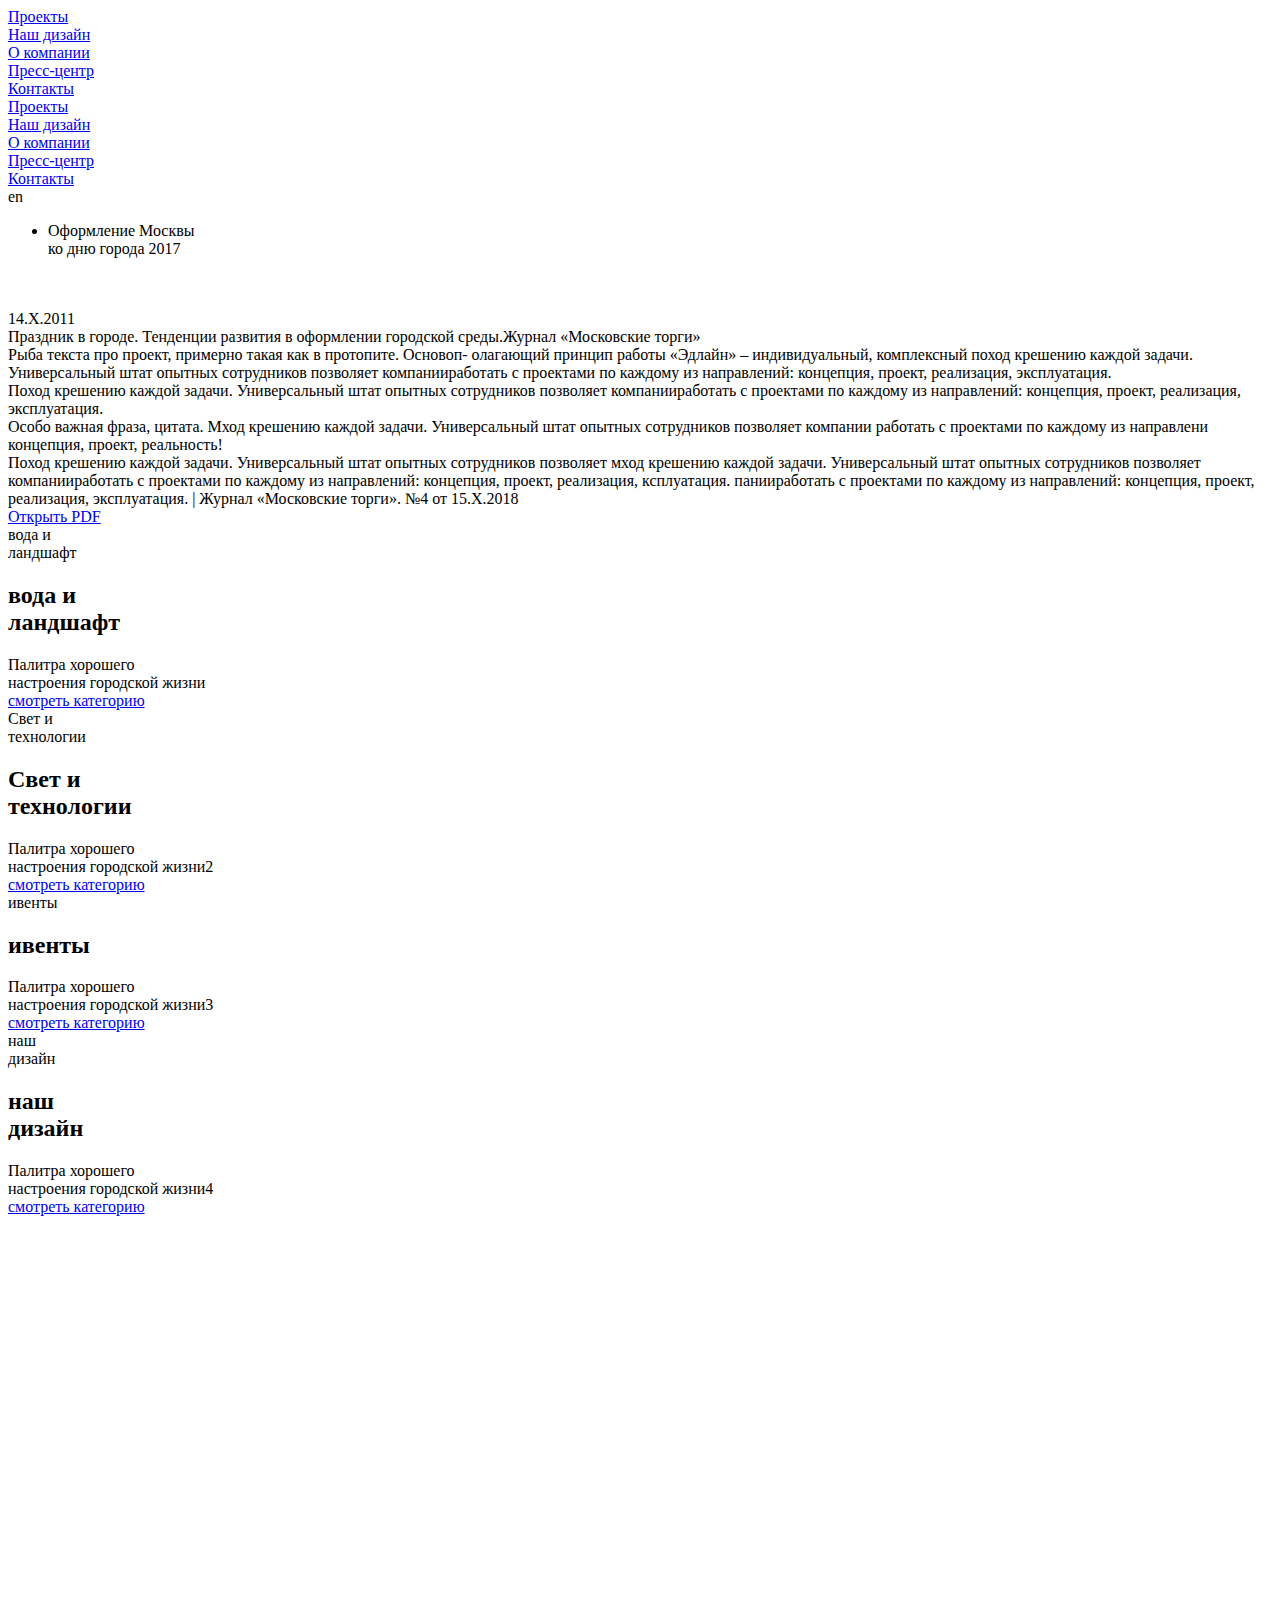
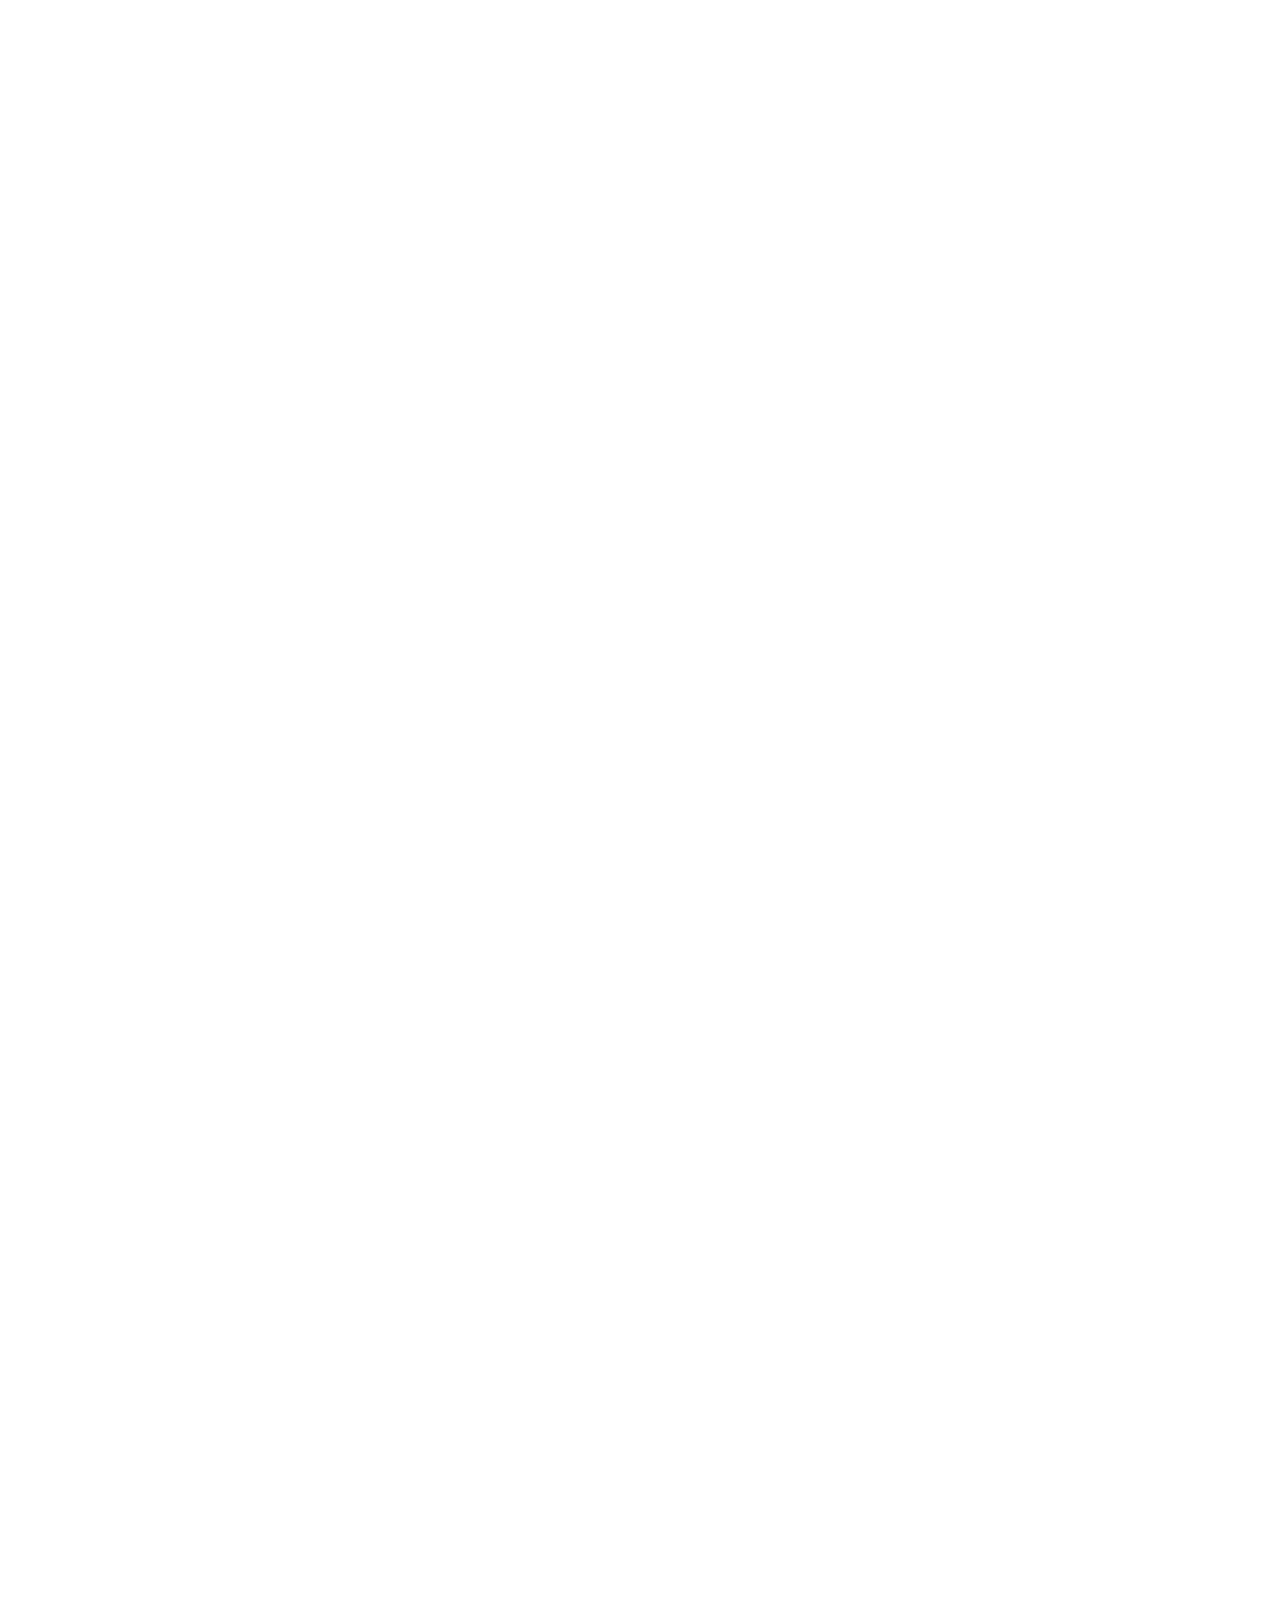
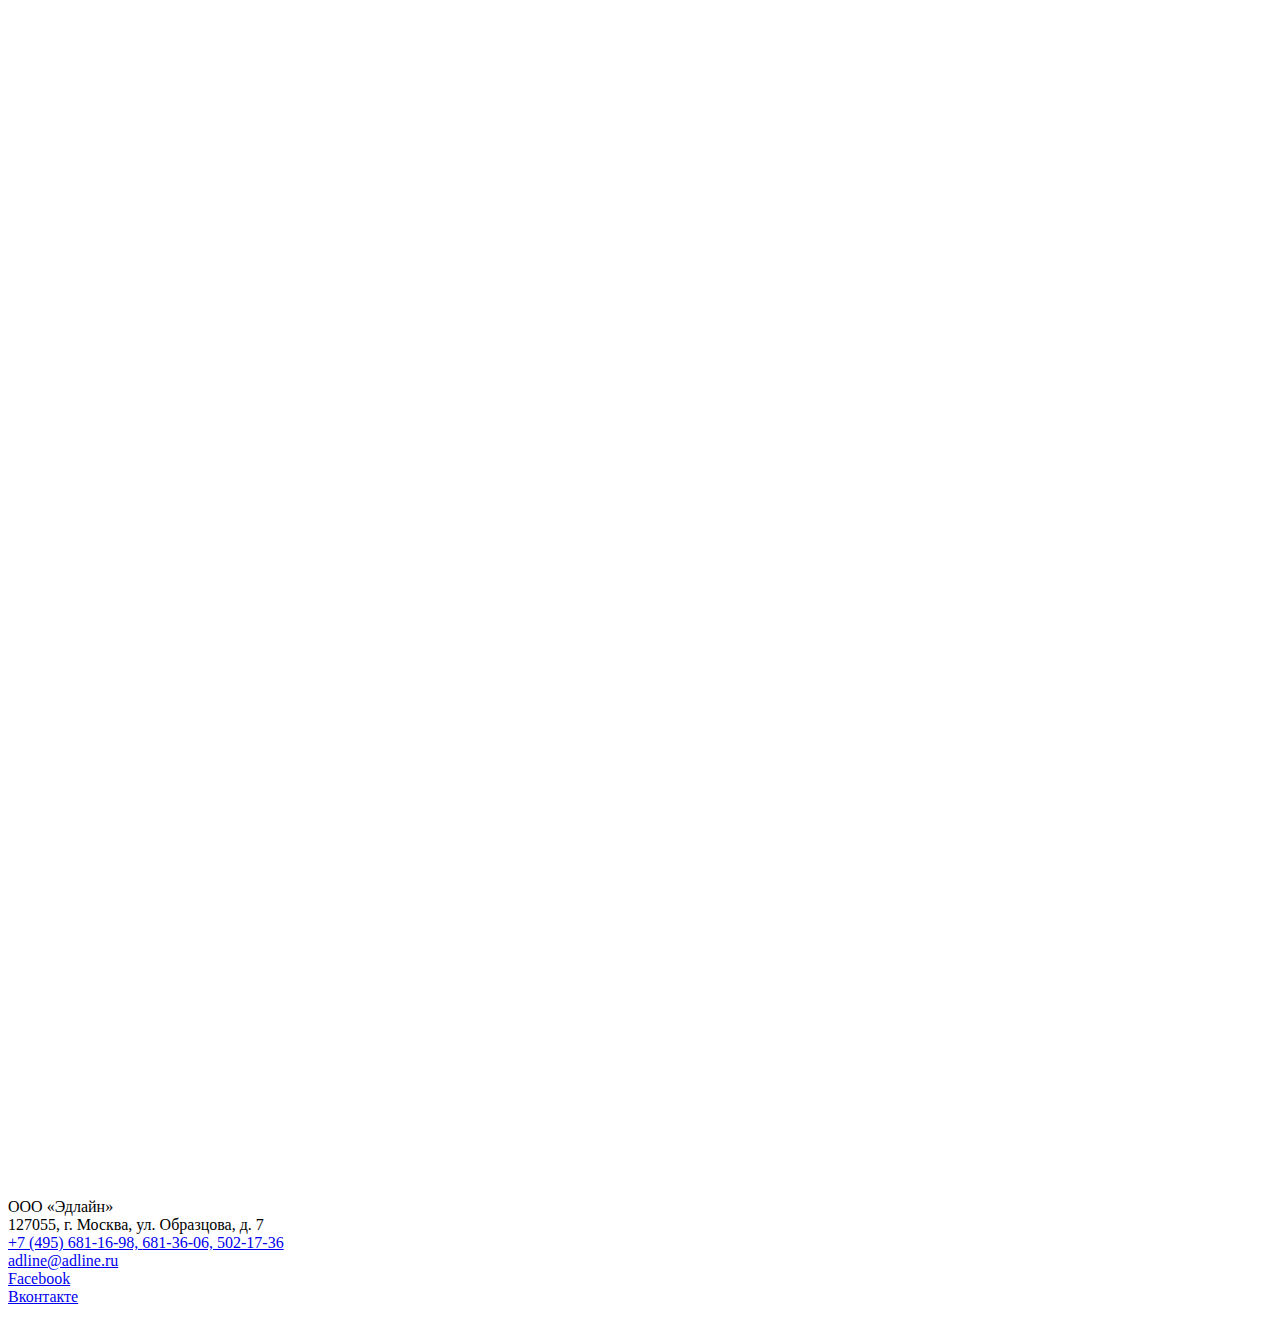
==== commit ff32bef9: "app" ====
--- a/index.html
+++ b/index.html
@@ -75,7 +75,7 @@
                   <div>
                     <div class="fnc-slide__text fnc-slides__text">Палитра хорошего</div>
                     <div class="fnc-slide__text fnc-slides__text">настроения городской жизни</div>
-                  </div><a class="fnc-slide__btn fnc-slides__btn" href="#">смотреть категорию<i class="icon-angle-right-white"></i></a>
+                  </div><a class="fnc-slide__btn fnc-slides__btn" href="/projects.html">смотреть категорию<i class="icon-angle-right-white"></i></a>
                 </div>
               </div>
             </div>
@@ -96,7 +96,7 @@
                   <div>
                     <div class="fnc-slide__text fnc-slides__text">Палитра хорошего</div>
                     <div class="fnc-slide__text fnc-slides__text">настроения городской жизни2</div>
-                  </div><a class="fnc-slide__btn fnc-slides__btn" href="#">смотреть категорию<i class="icon-angle-right-white"></i></a>
+                  </div><a class="fnc-slide__btn fnc-slides__btn" href="/projects.html">смотреть категорию<i class="icon-angle-right-white"></i></a>
                 </div>
               </div>
             </div>
@@ -115,7 +115,7 @@
                   <div>
                     <div class="fnc-slide__text fnc-slides__text">Палитра хорошего</div>
                     <div class="fnc-slide__text fnc-slides__text">настроения городской жизни3</div>
-                  </div><a class="fnc-slide__btn fnc-slides__btn" href="#">смотреть категорию<i class="icon-angle-right-white"></i></a>
+                  </div><a class="fnc-slide__btn fnc-slides__btn" href="/projects.html">смотреть категорию<i class="icon-angle-right-white"></i></a>
                 </div>
               </div>
             </div>
@@ -136,7 +136,7 @@
                   <div>
                     <div class="fnc-slide__text fnc-slides__text">Палитра хорошего</div>
                     <div class="fnc-slide__text fnc-slides__text">настроения городской жизни4</div>
-                  </div><a class="fnc-slide__btn fnc-slides__btn" href="#">смотреть категорию<i class="icon-angle-right-white"></i></a>
+                  </div><a class="fnc-slide__btn fnc-slides__btn" href="/design.html">смотреть категорию<i class="icon-angle-right-white"></i></a>
                 </div>
               </div>
             </div>
@@ -154,14 +154,14 @@
             <div class="main-feed">
               <section class="main-feed__right wow fadeIn" data-wow-offset="100" data-wow-delay="0.8s">
                 <div class="simple-slider">
-                  <div class="simple-slider__wrap js-slider">
-                    <div class="simple-slider__list"><span class="simple-slider__inner"><span class="simple-slider__bg js-popup"></span><img class="simple-slider__image" src="image/simple-slide-1.jpg"><span class="simple-slider__link js-slider-link-left" href="#"><i class="icon-chevron-left"></i></span><span class="simple-slider__link js-slider-link-right" href="#"><i class="icon-chevron-right"></i></span>
+                  <div class="simple-slider__wrap js-slider mfp-with-fade">
+                    <div class="simple-slider__list"><span class="simple-slider__inner"><a class="simple-slider__bg" href="image/simple-slide-1-big.jpg"></a><img class="simple-slider__image" src="image/simple-slide-1.jpg"><span class="simple-slider__link js-slider-link-left" href="#"><i class="icon-chevron-left"></i></span><span class="simple-slider__link js-slider-link-right" href="#"><i class="icon-chevron-right"></i></span>
                         <div class="simple-slider__title">Российский национальный приз в области дизайна «Виктория»</div></span></div>
-                    <div class="simple-slider__list"><span class="simple-slider__inner"><span class="simple-slider__bg js-popup"></span><img class="simple-slider__image" src="image/simple-slide-2.jpg"><span class="simple-slider__link js-slider-link-left" href="#"><i class="icon-chevron-left"></i></span><span class="simple-slider__link js-slider-link-right" href="#"><i class="icon-chevron-right"></i></span>
+                    <div class="simple-slider__list"><span class="simple-slider__inner"><a class="simple-slider__bg" href="image/simple-slide-2-big.jpg"></a><img class="simple-slider__image" src="image/simple-slide-2.jpg"><span class="simple-slider__link js-slider-link-left" href="#"><i class="icon-chevron-left"></i></span><span class="simple-slider__link js-slider-link-right" href="#"><i class="icon-chevron-right"></i></span>
                         <div class="simple-slider__title">Российский национальный приз в области дизайна «Виктория» 2</div></span></div>
-                    <div class="simple-slider__list"><span class="simple-slider__inner"><span class="simple-slider__bg js-popup"></span><img class="simple-slider__image" src="image/simple-slide-3.jpg"><span class="simple-slider__link js-slider-link-left" href="#"><i class="icon-chevron-left"></i></span><span class="simple-slider__link js-slider-link-right" href="#"><i class="icon-chevron-right"></i></span>
+                    <div class="simple-slider__list"><span class="simple-slider__inner"><a class="simple-slider__bg" href="image/simple-slide-3-big.jpg"></a><img class="simple-slider__image" src="image/simple-slide-3.jpg"><span class="simple-slider__link js-slider-link-left" href="#"><i class="icon-chevron-left"></i></span><span class="simple-slider__link js-slider-link-right" href="#"><i class="icon-chevron-right"></i></span>
                         <div class="simple-slider__title">Российский национальный приз в области дизайна «Виктория» 3</div></span></div>
-                  </div><img class="simple-slider__img" src="image/main-feed-text.png">
+                  </div><img class="simple-slider__img" src="image/logo_rda.gif">
                 </div>
               </section>
               <section class="main-feed__info wow fadeIn" data-wow-offset="100" data-wow-delay="0.4s">
@@ -170,10 +170,10 @@
               </section>
               <section class="main-feed__author"><img class="main-feed__author__image wow fadeIn" src="image/author.jpg" data-wow-offset="70" data-wow-delay="1.2s">
                 <div class="main-feed__author__content">
-                  <div class="main-feed__author__title"> <span class="wow fadeIn" data-wow-offset="100" data-wow-delay="1.6s">Черняк Мария Александровна</span><span class="progress wow fadeInLeft" data-wow-offset="70" data-wow-duration="2s"></span></div>
-                  <p class="wow fadeIn" data-wow-offset="70" data-wow-delay="1.2s">Шеф-дизайнер ООО «ЭДЛАЙН»</p>
-                  <p class="wow fadeIn" data-wow-offset="70" data-wow-delay="1.2s">Вице-презедент национальной ассоциации Гильдии профессионалов ландшафтной индустрии 2003-2012 гг.</p>
-                  <p class="wow fadeIn" data-wow-offset="70" data-wow-delay="1.2s">Вице-президент Союза дизайнеров России</p>
+                  <div class="main-feed__author__title"> <span class="wow fadeIn" data-wow-offset="100" data-wow-delay="1.2s">Черняк Мария Александровна</span><span class="progress wow fadeIn" data-wow-offset="100" data-wow-delay="1.2s"></span></div>
+                  <p class="wow fadeIn" data-wow-offset="50" data-wow-delay="1.2s">Шеф-дизайнер ООО «ЭДЛАЙН»</p>
+                  <p class="wow fadeIn" data-wow-offset="50" data-wow-delay="1.2s">Вице-презедент национальной ассоциации Гильдии профессионалов ландшафтной индустрии 2003-2012 гг.</p>
+                  <p class="wow fadeIn" data-wow-offset="50" data-wow-delay="1.2s">Вице-президент Союза дизайнеров России</p>
                 </div>
               </section>
             </div>
@@ -201,7 +201,7 @@
                       <div class="articlle-realty__name articlle-realty__name--small">Светомузыкальный фонтан в ЦПКиО им. М. Горокого</div></span></a></div><a class="articlle-realty__item-big wow fadeIn" href="project.html" data-wow-offset="10" data-wow-delay="2.2s"><span class="articlle-realty__inner"><span class="articlle-realty__image-big-wrap" style="background-image: url(image/13.jpg);"></span>
                     <div class="articlle-realty__name">ММДЦ «Москва-Сити»</div></span></a>
               </div>
-              <div class="link-article"><a class="link-article__inner wow fadeIn" href="#" data-wow-offset="10" data-wow-delay="2.4s">Загрузить еще<i class="icon-angle-right-gray"></i></a></div>
+              <div class="link-article"><a class="link-article__inner wow fadeIn" href="/design.html" data-wow-offset="10" data-wow-delay="2.4s">Перейти в раздел<i class="icon-angle-right-gray"></i></a></div>
             </div>
             <div class="articlle-anonce">
               <div class="articlle-anonce__title"><span class="wow fadeIn" data-wow-offset="100" data-wow-delay="0.5s">Пресс-центр</span><span class="progress wow fadeInLeft" data-wow-offset="70" data-wow-duration="2s"></span></div>
@@ -210,7 +210,7 @@
                   <div class="articlle-anonce__name">Круг света 2012, ТВЦ</div></a><a class="articlle-anonce__item wow fadeIn" href="project.html" data-wow-offset="100" data-wow-delay="1.5s"><span class="articlle-anonce__image-wrap"><img class="articlle-anonce__image" src="image/5.jpg"></span>
                   <div class="articlle-anonce__sub-title"><span class="articlle-anonce__date">03.06.2017</span><span class="articlle-anonce__info">Интервью</span></div>
                   <div class="articlle-anonce__name">Журнал Московские торги </div></a></div>
-              <div class="link-article"><a class="link-article__inner wow fadeIn" href="#" data-wow-offset="70" data-wow-delay="1.7s">Перейти в раздел<i class="icon-angle-right-gray"></i><i class="icon-angle-right-gray"></i></a></div>
+              <div class="link-article"><a class="link-article__inner wow fadeIn" href="/press-center.html" data-wow-offset="70" data-wow-delay="1.7s">Перейти в раздел<i class="icon-angle-right-gray"></i><i class="icon-angle-right-gray"></i></a></div>
             </div>
           </article>
         </div>
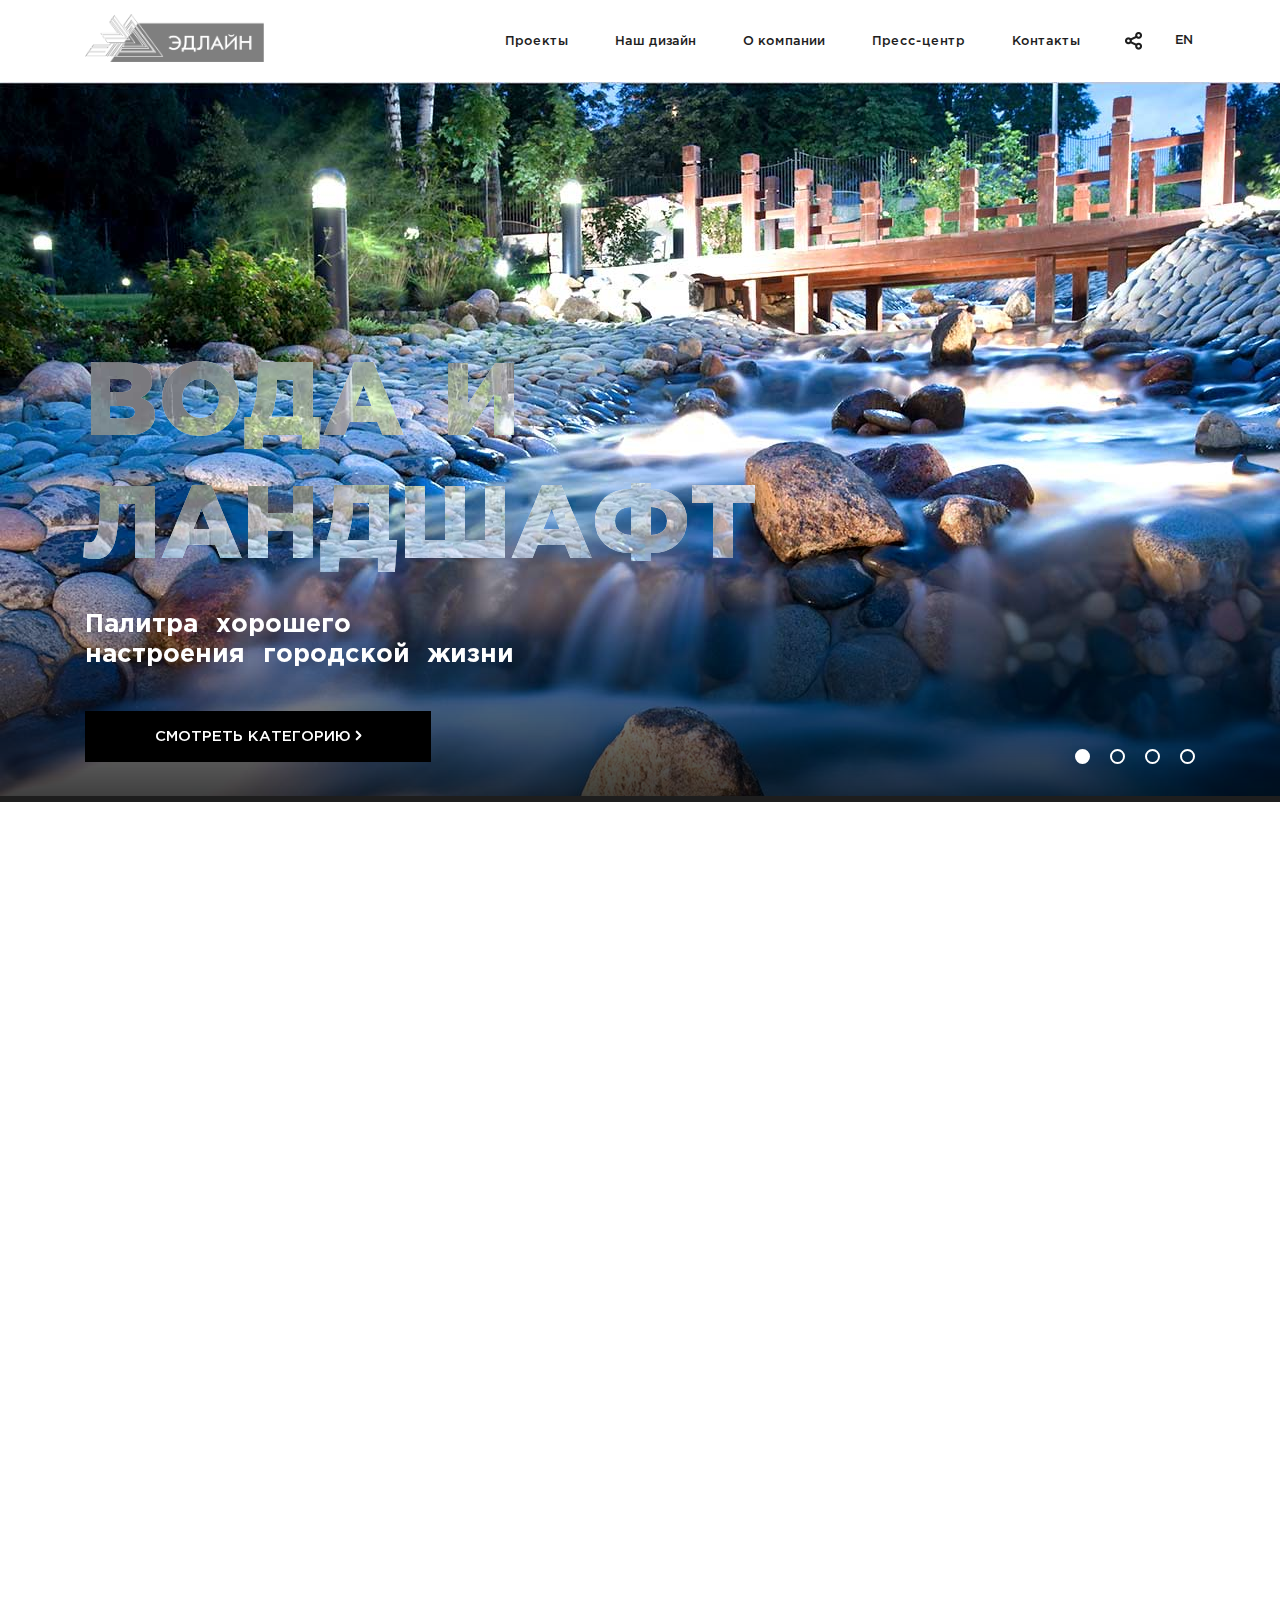
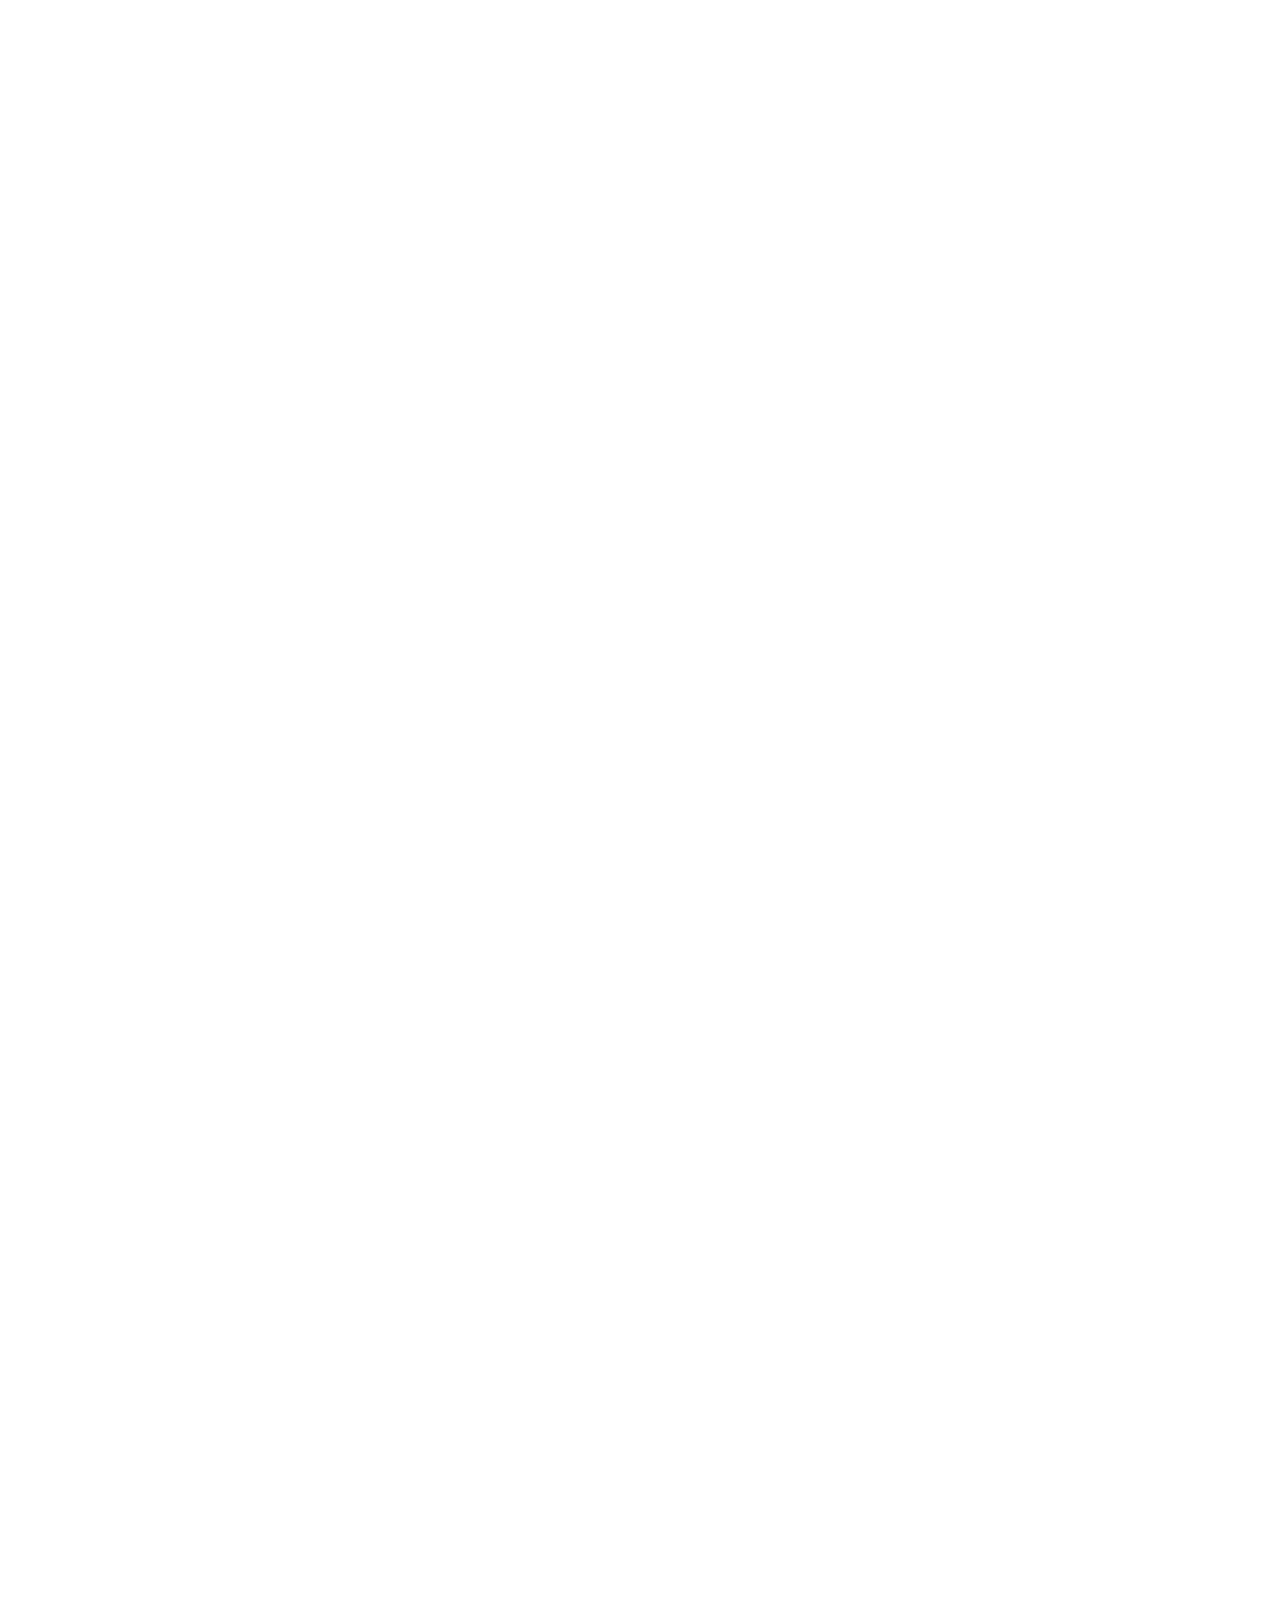
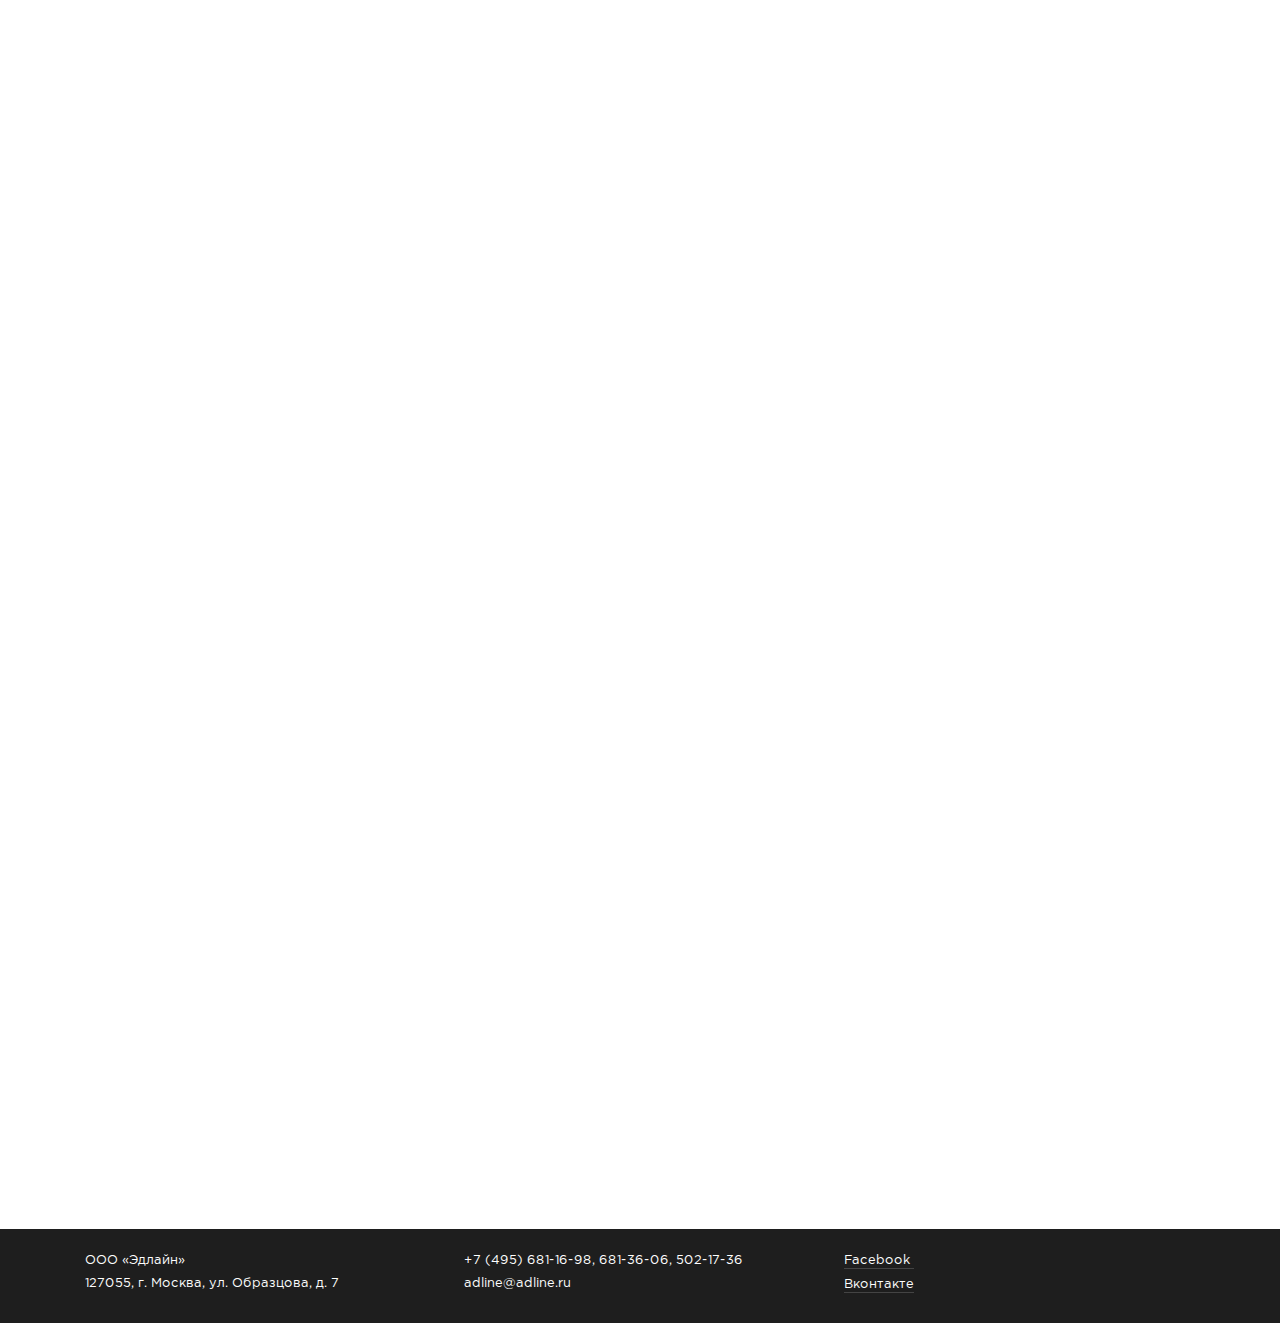
==== commit 02b4f6cb: "app" ====
--- a/index.html
+++ b/index.html
@@ -21,6 +21,17 @@
         <li class="topline__item"><a class="topline__link" href="about.html">О компании</a></li>
         <li class="topline__item"><a class="topline__link" href="press-center.html">Пресс-центр</a></li>
         <li class="topline__item"><a class="topline__link" href="contacts.html">Контакты</a></li>
+        <ul class="topline__share">
+          <li class="topline__share__list">Поделиться:
+            <ul class="topline__share-inner">
+              <li class="topline__share-inner__list"><a class="topline__share-inner__link YouTube" href="#"></a></li>
+              <li class="topline__share-inner__list"><a class="topline__share-inner__link t" href="#"></a></li>
+              <li class="topline__share-inner__list"><a class="topline__share-inner__link instagram" href="#"></a></li>
+              <li class="topline__share-inner__list"><a class="topline__share-inner__link google" href="#"></a></li>
+              <li class="topline__share-inner__list"><a class="topline__share-inner__link twitter" href="#"></a></li>
+            </ul>
+          </li>
+        </ul>
       </nav>
       <header class="header"><a class="header__logo" href="/"></a>
         <div class="header__right">
@@ -31,7 +42,15 @@
             <li class="header__nav__item"><a class="header__nav__link" href="press-center.html">Пресс-центр</a></li>
             <li class="header__nav__item"><a class="header__nav__link" href="contacts.html">Контакты</a></li>
           </nav>
-          <div class="header__share"></div>
+          <div class="header__share js-share">
+            <ul class="header__share-inner">
+              <li class="header__share-inner__list"><a class="header__share-inner__link YouTube" href="#"></a></li>
+              <li class="header__share-inner__list"><a class="header__share-inner__link t" href="#"></a></li>
+              <li class="header__share-inner__list"><a class="header__share-inner__link instagram" href="#"></a></li>
+              <li class="header__share-inner__list"><a class="header__share-inner__link google" href="#"></a></li>
+              <li class="header__share-inner__list"><a class="header__share-inner__link twitter" href="#"></a></li>
+            </ul>
+          </div>
           <div class="header__language"><span>en</span></div>
         </div>
       </header>
@@ -156,11 +175,14 @@
                 <div class="simple-slider">
                   <div class="simple-slider__wrap js-slider mfp-with-fade">
                     <div class="simple-slider__list"><span class="simple-slider__inner"><a class="simple-slider__bg" href="image/simple-slide-1-big.jpg"></a><img class="simple-slider__image" src="image/simple-slide-1.jpg"><span class="simple-slider__link js-slider-link-left" href="#"><i class="icon-chevron-left"></i></span><span class="simple-slider__link js-slider-link-right" href="#"><i class="icon-chevron-right"></i></span>
-                        <div class="simple-slider__title">Российский национальный приз в области дизайна «Виктория»</div></span></div>
+                        <div class="simple-slider__title">Российский национальный приз в области дизайна «Виктория»</div>
+                        <div class="simple-slider__zoom"></div></span></div>
                     <div class="simple-slider__list"><span class="simple-slider__inner"><a class="simple-slider__bg" href="image/simple-slide-2-big.jpg"></a><img class="simple-slider__image" src="image/simple-slide-2.jpg"><span class="simple-slider__link js-slider-link-left" href="#"><i class="icon-chevron-left"></i></span><span class="simple-slider__link js-slider-link-right" href="#"><i class="icon-chevron-right"></i></span>
-                        <div class="simple-slider__title">Российский национальный приз в области дизайна «Виктория» 2</div></span></div>
+                        <div class="simple-slider__title">Российский национальный приз в области дизайна «Виктория» 2</div>
+                        <div class="simple-slider__zoom"></div></span></div>
                     <div class="simple-slider__list"><span class="simple-slider__inner"><a class="simple-slider__bg" href="image/simple-slide-3-big.jpg"></a><img class="simple-slider__image" src="image/simple-slide-3.jpg"><span class="simple-slider__link js-slider-link-left" href="#"><i class="icon-chevron-left"></i></span><span class="simple-slider__link js-slider-link-right" href="#"><i class="icon-chevron-right"></i></span>
-                        <div class="simple-slider__title">Российский национальный приз в области дизайна «Виктория» 3</div></span></div>
+                        <div class="simple-slider__title">Российский национальный приз в области дизайна «Виктория» 3</div>
+                        <div class="simple-slider__zoom"></div></span></div>
                   </div><img class="simple-slider__img" src="image/logo_rda.gif">
                 </div>
               </section>
--- a/css/main.css
+++ b/css/main.css
@@ -0,0 +1,2 @@
+@-webkit-keyframes bg{0%{-webkit-transform:translateY(-244px);transform:translateY(-244px)}to{-webkit-transform:translateY(0);transform:translateY(0)}}@keyframes bg{0%{-webkit-transform:translateY(-244px);transform:translateY(-244px)}to{-webkit-transform:translateY(0);transform:translateY(0)}}@-webkit-keyframes bgB{0%{-webkit-transform:translateY(-195px);transform:translateY(-195px)}to{-webkit-transform:translateY(0);transform:translateY(0)}}@keyframes bgB{0%{-webkit-transform:translateY(-195px);transform:translateY(-195px)}to{-webkit-transform:translateY(0);transform:translateY(0)}}@-webkit-keyframes bgT{0%{-webkit-transform:translateY(-155px);transform:translateY(-155px)}to{-webkit-transform:translateY(0);transform:translateY(0)}}@keyframes bgT{0%{-webkit-transform:translateY(-155px);transform:translateY(-155px)}to{-webkit-transform:translateY(0);transform:translateY(0)}}@-webkit-keyframes bgM{0%{-webkit-transform:translateY(-105px);transform:translateY(-105px)}to{-webkit-transform:translateY(0);transform:translateY(0)}}@keyframes bgM{0%{-webkit-transform:translateY(-105px);transform:translateY(-105px)}to{-webkit-transform:translateY(0);transform:translateY(0)}}@-webkit-keyframes bg2{0%{background-position:-80px -255px}to{background-position:-80px -355px}}@keyframes bg2{0%{background-position:-80px -255px}to{background-position:-80px -355px}}@-webkit-keyframes drop{0%{-webkit-transform:translateY(0);transform:translateY(0)}50%{-webkit-transform:translateY(30px);transform:translateY(30px)}to{-webkit-transform:translateY(10px);transform:translateY(10px)}}@keyframes drop{0%{-webkit-transform:translateY(0);transform:translateY(0)}50%{-webkit-transform:translateY(30px);transform:translateY(30px)}to{-webkit-transform:translateY(10px);transform:translateY(10px)}}@-webkit-keyframes bgButton{0%{background:#000}to{background:rgba(0,0,0,.8)}65%{background:0 0}}@keyframes bgButton{0%{background:#000}to{background:rgba(0,0,0,.8)}65%{background:0 0}}@-webkit-keyframes bounce{0%,20%,50%,80%,to{-webkit-transform:translateY(0);transform:translateY(0)}40%{-webkit-transform:translateY(-30px);transform:translateY(-30px)}60%{-webkit-transform:translateY(-15px);transform:translateY(-15px)}}@keyframes bounce{0%,20%,50%,80%,to{-webkit-transform:translateY(0);-ms-transform:translateY(0);transform:translateY(0)}40%{-webkit-transform:translateY(-30px);-ms-transform:translateY(-30px);transform:translateY(-30px)}60%{-webkit-transform:translateY(-15px);-ms-transform:translateY(-15px);transform:translateY(-15px)}}@-webkit-keyframes flash{0%,50%,to{opacity:1}25%,75%{opacity:0}}@keyframes flash{0%,50%,to{opacity:1}25%,75%{opacity:0}}@-webkit-keyframes pulse{0%,to{-webkit-transform:scale(1);transform:scale(1)}50%{-webkit-transform:scale(1.1);transform:scale(1.1)}}@keyframes pulse{0%,to{-webkit-transform:scale(1);-ms-transform:scale(1);transform:scale(1)}50%{-webkit-transform:scale(1.1);-ms-transform:scale(1.1);transform:scale(1.1)}}@-webkit-keyframes shake{0%,to{-webkit-transform:translateX(0);transform:translateX(0)}10%,30%,50%,70%,90%{-webkit-transform:translateX(-10px);transform:translateX(-10px)}20%,40%,60%,80%{-webkit-transform:translateX(10px);transform:translateX(10px)}}@keyframes shake{0%,to{-webkit-transform:translateX(0);-ms-transform:translateX(0);transform:translateX(0)}10%,30%,50%,70%,90%{-webkit-transform:translateX(-10px);-ms-transform:translateX(-10px);transform:translateX(-10px)}20%,40%,60%,80%{-webkit-transform:translateX(10px);-ms-transform:translateX(10px);transform:translateX(10px)}}@-webkit-keyframes swing{20%{-webkit-transform:rotate(15deg);transform:rotate(15deg)}40%{-webkit-transform:rotate(-10deg);transform:rotate(-10deg)}60%{-webkit-transform:rotate(5deg);transform:rotate(5deg)}80%{-webkit-transform:rotate(-5deg);transform:rotate(-5deg)}to{-webkit-transform:rotate(0deg);transform:rotate(0deg)}}@keyframes swing{20%{-webkit-transform:rotate(15deg);-ms-transform:rotate(15deg);transform:rotate(15deg)}40%{-webkit-transform:rotate(-10deg);-ms-transform:rotate(-10deg);transform:rotate(-10deg)}60%{-webkit-transform:rotate(5deg);-ms-transform:rotate(5deg);transform:rotate(5deg)}80%{-webkit-transform:rotate(-5deg);-ms-transform:rotate(-5deg);transform:rotate(-5deg)}to{-webkit-transform:rotate(0deg);-ms-transform:rotate(0deg);transform:rotate(0deg)}}@-webkit-keyframes tada{0%{-webkit-transform:scale(1);transform:scale(1)}10%,20%{-webkit-transform:scale(.9) rotate(-3deg);transform:scale(.9) rotate(-3deg)}30%,50%,70%,90%{-webkit-transform:scale(1.1) rotate(3deg);transform:scale(1.1) rotate(3deg)}40%,60%,80%{-webkit-transform:scale(1.1) rotate(-3deg);transform:scale(1.1) rotate(-3deg)}to{-webkit-transform:scale(1) rotate(0);transform:scale(1) rotate(0)}}@keyframes tada{0%{-webkit-transform:scale(1);-ms-transform:scale(1);transform:scale(1)}10%,20%{-webkit-transform:scale(.9) rotate(-3deg);-ms-transform:scale(.9) rotate(-3deg);transform:scale(.9) rotate(-3deg)}30%,50%,70%,90%{-webkit-transform:scale(1.1) rotate(3deg);-ms-transform:scale(1.1) rotate(3deg);transform:scale(1.1) rotate(3deg)}40%,60%,80%{-webkit-transform:scale(1.1) rotate(-3deg);-ms-transform:scale(1.1) rotate(-3deg);transform:scale(1.1) rotate(-3deg)}to{-webkit-transform:scale(1) rotate(0);-ms-transform:scale(1) rotate(0);transform:scale(1) rotate(0)}}@-webkit-keyframes wobble{0%,to{-webkit-transform:translateX(0%);transform:translateX(0%)}15%{-webkit-transform:translateX(-25%) rotate(-5deg);transform:translateX(-25%) rotate(-5deg)}30%{-webkit-transform:translateX(20%) rotate(3deg);transform:translateX(20%) rotate(3deg)}45%{-webkit-transform:translateX(-15%) rotate(-3deg);transform:translateX(-15%) rotate(-3deg)}60%{-webkit-transform:translateX(10%) rotate(2deg);transform:translateX(10%) rotate(2deg)}75%{-webkit-transform:translateX(-5%) rotate(-1deg);transform:translateX(-5%) rotate(-1deg)}}@keyframes wobble{0%,to{-webkit-transform:translateX(0%);-ms-transform:translateX(0%);transform:translateX(0%)}15%{-webkit-transform:translateX(-25%) rotate(-5deg);-ms-transform:translateX(-25%) rotate(-5deg);transform:translateX(-25%) rotate(-5deg)}30%{-webkit-transform:translateX(20%) rotate(3deg);-ms-transform:translateX(20%) rotate(3deg);transform:translateX(20%) rotate(3deg)}45%{-webkit-transform:translateX(-15%) rotate(-3deg);-ms-transform:translateX(-15%) rotate(-3deg);transform:translateX(-15%) rotate(-3deg)}60%{-webkit-transform:translateX(10%) rotate(2deg);-ms-transform:translateX(10%) rotate(2deg);transform:translateX(10%) rotate(2deg)}75%{-webkit-transform:translateX(-5%) rotate(-1deg);-ms-transform:translateX(-5%) rotate(-1deg);transform:translateX(-5%) rotate(-1deg)}}@-webkit-keyframes bounceIn{0%{opacity:0;-webkit-transform:scale(.3);transform:scale(.3)}50%{opacity:1;-webkit-transform:scale(1.05);transform:scale(1.05)}70%{-webkit-transform:scale(.9);transform:scale(.9)}to{-webkit-transform:scale(1);transform:scale(1)}}@keyframes bounceIn{0%{opacity:0;-webkit-transform:scale(.3);-ms-transform:scale(.3);transform:scale(.3)}50%{opacity:1;-webkit-transform:scale(1.05);-ms-transform:scale(1.05);transform:scale(1.05)}70%{-webkit-transform:scale(.9);-ms-transform:scale(.9);transform:scale(.9)}to{-webkit-transform:scale(1);-ms-transform:scale(1);transform:scale(1)}}@-webkit-keyframes bounceInDown{0%{opacity:0;-webkit-transform:translateY(-2000px);transform:translateY(-2000px)}60%{opacity:1;-webkit-transform:translateY(30px);transform:translateY(30px)}80%{-webkit-transform:translateY(-10px);transform:translateY(-10px)}to{-webkit-transform:translateY(0);transform:translateY(0)}}@keyframes bounceInDown{0%{opacity:0;-webkit-transform:translateY(-2000px);-ms-transform:translateY(-2000px);transform:translateY(-2000px)}60%{opacity:1;-webkit-transform:translateY(30px);-ms-transform:translateY(30px);transform:translateY(30px)}80%{-webkit-transform:translateY(-10px);-ms-transform:translateY(-10px);transform:translateY(-10px)}to{-webkit-transform:translateY(0);-ms-transform:translateY(0);transform:translateY(0)}}@-webkit-keyframes bounceInLeft{0%{opacity:0;-webkit-transform:translateX(-2000px);transform:translateX(-2000px)}60%{opacity:1;-webkit-transform:translateX(30px);transform:translateX(30px)}80%{-webkit-transform:translateX(-10px);transform:translateX(-10px)}to{-webkit-transform:translateX(0);transform:translateX(0)}}@keyframes bounceInLeft{0%{opacity:0;-webkit-transform:translateX(-2000px);-ms-transform:translateX(-2000px);transform:translateX(-2000px)}60%{opacity:1;-webkit-transform:translateX(30px);-ms-transform:translateX(30px);transform:translateX(30px)}80%{-webkit-transform:translateX(-10px);-ms-transform:translateX(-10px);transform:translateX(-10px)}to{-webkit-transform:translateX(0);-ms-transform:translateX(0);transform:translateX(0)}}@-webkit-keyframes bounceInRight{0%{opacity:0;-webkit-transform:translateX(2000px);transform:translateX(2000px)}60%{opacity:1;-webkit-transform:translateX(-30px);transform:translateX(-30px)}80%{-webkit-transform:translateX(10px);transform:translateX(10px)}to{-webkit-transform:translateX(0);transform:translateX(0)}}@keyframes bounceInRight{0%{opacity:0;-webkit-transform:translateX(2000px);-ms-transform:translateX(2000px);transform:translateX(2000px)}60%{opacity:1;-webkit-transform:translateX(-30px);-ms-transform:translateX(-30px);transform:translateX(-30px)}80%{-webkit-transform:translateX(10px);-ms-transform:translateX(10px);transform:translateX(10px)}to{-webkit-transform:translateX(0);-ms-transform:translateX(0);transform:translateX(0)}}@-webkit-keyframes bounceInUp{0%{opacity:0;-webkit-transform:translateY(2000px);transform:translateY(2000px)}60%{opacity:1;-webkit-transform:translateY(-30px);transform:translateY(-30px)}80%{-webkit-transform:translateY(10px);transform:translateY(10px)}to{-webkit-transform:translateY(0);transform:translateY(0)}}@keyframes bounceInUp{0%{opacity:0;-webkit-transform:translateY(2000px);-ms-transform:translateY(2000px);transform:translateY(2000px)}60%{opacity:1;-webkit-transform:translateY(-30px);-ms-transform:translateY(-30px);transform:translateY(-30px)}80%{-webkit-transform:translateY(10px);-ms-transform:translateY(10px);transform:translateY(10px)}to{-webkit-transform:translateY(0);-ms-transform:translateY(0);transform:translateY(0)}}@-webkit-keyframes bounceOut{0%{-webkit-transform:scale(1);transform:scale(1)}25%{-webkit-transform:scale(.95);transform:scale(.95)}50%{opacity:1;-webkit-transform:scale(1.1);transform:scale(1.1)}to{opacity:0;-webkit-transform:scale(.3);transform:scale(.3)}}@keyframes bounceOut{0%{-webkit-transform:scale(1);-ms-transform:scale(1);transform:scale(1)}25%{-webkit-transform:scale(.95);-ms-transform:scale(.95);transform:scale(.95)}50%{opacity:1;-webkit-transform:scale(1.1);-ms-transform:scale(1.1);transform:scale(1.1)}to{opacity:0;-webkit-transform:scale(.3);-ms-transform:scale(.3);transform:scale(.3)}}@-webkit-keyframes bounceOutDown{0%{-webkit-transform:translateY(0);transform:translateY(0)}20%{opacity:1;-webkit-transform:translateY(-20px);transform:translateY(-20px)}to{opacity:0;-webkit-transform:translateY(2000px);transform:translateY(2000px)}}@keyframes bounceOutDown{0%{-webkit-transform:translateY(0);-ms-transform:translateY(0);transform:translateY(0)}20%{opacity:1;-webkit-transform:translateY(-20px);-ms-transform:translateY(-20px);transform:translateY(-20px)}to{opacity:0;-webkit-transform:translateY(2000px);-ms-transform:translateY(2000px);transform:translateY(2000px)}}@-webkit-keyframes bounceOutLeft{0%{-webkit-transform:translateX(0);transform:translateX(0)}20%{opacity:1;-webkit-transform:translateX(20px);transform:translateX(20px)}to{opacity:0;-webkit-transform:translateX(-2000px);transform:translateX(-2000px)}}@keyframes bounceOutLeft{0%{-webkit-transform:translateX(0);-ms-transform:translateX(0);transform:translateX(0)}20%{opacity:1;-webkit-transform:translateX(20px);-ms-transform:translateX(20px);transform:translateX(20px)}to{opacity:0;-webkit-transform:translateX(-2000px);-ms-transform:translateX(-2000px);transform:translateX(-2000px)}}@-webkit-keyframes bounceOutRight{0%{-webkit-transform:translateX(0);transform:translateX(0)}20%{opacity:1;-webkit-transform:translateX(-20px);transform:translateX(-20px)}to{opacity:0;-webkit-transform:translateX(2000px);transform:translateX(2000px)}}@keyframes bounceOutRight{0%{-webkit-transform:translateX(0);-ms-transform:translateX(0);transform:translateX(0)}20%{opacity:1;-webkit-transform:translateX(-20px);-ms-transform:translateX(-20px);transform:translateX(-20px)}to{opacity:0;-webkit-transform:translateX(2000px);-ms-transform:translateX(2000px);transform:translateX(2000px)}}@-webkit-keyframes bounceOutUp{0%{-webkit-transform:translateY(0);transform:translateY(0)}20%{opacity:1;-webkit-transform:translateY(20px);transform:translateY(20px)}to{opacity:0;-webkit-transform:translateY(-2000px);transform:translateY(-2000px)}}@keyframes bounceOutUp{0%{-webkit-transform:translateY(0);-ms-transform:translateY(0);transform:translateY(0)}20%{opacity:1;-webkit-transform:translateY(20px);-ms-transform:translateY(20px);transform:translateY(20px)}to{opacity:0;-webkit-transform:translateY(-2000px);-ms-transform:translateY(-2000px);transform:translateY(-2000px)}}@-webkit-keyframes fadeIn{0%{opacity:0}to{opacity:1}}@keyframes fadeIn{0%{opacity:0}to{opacity:1}}@-webkit-keyframes fadeInDown{0%{opacity:0;-webkit-transform:translateY(-20px);transform:translateY(-20px)}to{opacity:1;-webkit-transform:translateY(0);transform:translateY(0)}}@keyframes fadeInDown{0%{opacity:0;-webkit-transform:translateY(-20px);-ms-transform:translateY(-20px);transform:translateY(-20px)}to{opacity:1;-webkit-transform:translateY(0);-ms-transform:translateY(0);transform:translateY(0)}}@-webkit-keyframes fadeInDownBig{0%{opacity:0;-webkit-transform:translateY(-2000px);transform:translateY(-2000px)}to{opacity:1;-webkit-transform:translateY(0);transform:translateY(0)}}@keyframes fadeInDownBig{0%{opacity:0;-webkit-transform:translateY(-2000px);-ms-transform:translateY(-2000px);transform:translateY(-2000px)}to{opacity:1;-webkit-transform:translateY(0);-ms-transform:translateY(0);transform:translateY(0)}}@-webkit-keyframes fadeInLeft{0%{width:0}to{width:100%}}@keyframes fadeInLeft{0%{width:0}to{width:100%}}@-webkit-keyframes fadeInLeftBig{0%{opacity:0;-webkit-transform:translateX(-2000px);transform:translateX(-2000px)}to{opacity:1;-webkit-transform:translateX(0);transform:translateX(0)}}@keyframes fadeInLeftBig{0%{opacity:0;-webkit-transform:translateX(-2000px);-ms-transform:translateX(-2000px);transform:translateX(-2000px)}to{opacity:1;-webkit-transform:translateX(0);-ms-transform:translateX(0);transform:translateX(0)}}@-webkit-keyframes fadeInRight{0%{opacity:0;-webkit-transform:translateX(20px);transform:translateX(20px)}to{opacity:1;-webkit-transform:translateX(0);transform:translateX(0)}}@keyframes fadeInRight{0%{opacity:0;-webkit-transform:translateX(20px);-ms-transform:translateX(20px);transform:translateX(20px)}to{opacity:1;-webkit-transform:translateX(0);-ms-transform:translateX(0);transform:translateX(0)}}@-webkit-keyframes fadeInRightBig{0%{opacity:0;-webkit-transform:translateX(2000px);transform:translateX(2000px)}to{opacity:1;-webkit-transform:translateX(0);transform:translateX(0)}}@keyframes fadeInRightBig{0%{opacity:0;-webkit-transform:translateX(2000px);-ms-transform:translateX(2000px);transform:translateX(2000px)}to{opacity:1;-webkit-transform:translateX(0);-ms-transform:translateX(0);transform:translateX(0)}}@-webkit-keyframes fadeInUp{0%{opacity:0;-webkit-transform:translateY(20px);transform:translateY(20px)}to{opacity:1;-webkit-transform:translateY(0);transform:translateY(0)}}@keyframes fadeInUp{0%{opacity:0;-webkit-transform:translateY(20px);-ms-transform:translateY(20px);transform:translateY(20px)}to{opacity:1;-webkit-transform:translateY(0);-ms-transform:translateY(0);transform:translateY(0)}}@-webkit-keyframes fadeInUpBig{0%{opacity:0;-webkit-transform:translateY(2000px);transform:translateY(2000px)}to{opacity:1;-webkit-transform:translateY(0);transform:translateY(0)}}@keyframes fadeInUpBig{0%{opacity:0;-webkit-transform:translateY(2000px);-ms-transform:translateY(2000px);transform:translateY(2000px)}to{opacity:1;-webkit-transform:translateY(0);-ms-transform:translateY(0);transform:translateY(0)}}@-webkit-keyframes fadeOut{0%{opacity:1}to{opacity:0}}@keyframes fadeOut{0%{opacity:1}to{opacity:0}}@-webkit-keyframes fadeOutDown{0%{opacity:1;-webkit-transform:translateY(0);transform:translateY(0)}to{opacity:0;-webkit-transform:translateY(20px);transform:translateY(20px)}}@keyframes fadeOutDown{0%{opacity:1;-webkit-transform:translateY(0);-ms-transform:translateY(0);transform:translateY(0)}to{opacity:0;-webkit-transform:translateY(20px);-ms-transform:translateY(20px);transform:translateY(20px)}}@-webkit-keyframes fadeOutDownBig{0%{opacity:1;-webkit-transform:translateY(0);transform:translateY(0)}to{opacity:0;-webkit-transform:translateY(2000px);transform:translateY(2000px)}}@keyframes fadeOutDownBig{0%{opacity:1;-webkit-transform:translateY(0);-ms-transform:translateY(0);transform:translateY(0)}to{opacity:0;-webkit-transform:translateY(2000px);-ms-transform:translateY(2000px);transform:translateY(2000px)}}@-webkit-keyframes fadeOutLeft{0%{opacity:1;-webkit-transform:translateX(0);transform:translateX(0)}to{opacity:0;-webkit-transform:translateX(-20px);transform:translateX(-20px)}}@keyframes fadeOutLeft{0%{opacity:1;-webkit-transform:translateX(0);-ms-transform:translateX(0);transform:translateX(0)}to{opacity:0;-webkit-transform:translateX(-20px);-ms-transform:translateX(-20px);transform:translateX(-20px)}}@-webkit-keyframes fadeOutLeftBig{0%{opacity:1;-webkit-transform:translateX(0);transform:translateX(0)}to{opacity:0;-webkit-transform:translateX(-2000px);transform:translateX(-2000px)}}@keyframes fadeOutLeftBig{0%{opacity:1;-webkit-transform:translateX(0);-ms-transform:translateX(0);transform:translateX(0)}to{opacity:0;-webkit-transform:translateX(-2000px);-ms-transform:translateX(-2000px);transform:translateX(-2000px)}}@-webkit-keyframes fadeOutRight{0%{opacity:1;-webkit-transform:translateX(0);transform:translateX(0)}to{opacity:0;-webkit-transform:translateX(20px);transform:translateX(20px)}}@keyframes fadeOutRight{0%{opacity:1;-webkit-transform:translateX(0);-ms-transform:translateX(0);transform:translateX(0)}to{opacity:0;-webkit-transform:translateX(20px);-ms-transform:translateX(20px);transform:translateX(20px)}}@-webkit-keyframes fadeOutRightBig{0%{opacity:1;-webkit-transform:translateX(0);transform:translateX(0)}to{opacity:0;-webkit-transform:translateX(2000px);transform:translateX(2000px)}}@keyframes fadeOutRightBig{0%{opacity:1;-webkit-transform:translateX(0);-ms-transform:translateX(0);transform:translateX(0)}to{opacity:0;-webkit-transform:translateX(2000px);-ms-transform:translateX(2000px);transform:translateX(2000px)}}@-webkit-keyframes fadeOutUp{0%{opacity:1;-webkit-transform:translateY(0);transform:translateY(0)}to{opacity:0;-webkit-transform:translateY(-20px);transform:translateY(-20px)}}@keyframes fadeOutUp{0%{opacity:1;-webkit-transform:translateY(0);-ms-transform:translateY(0);transform:translateY(0)}to{opacity:0;-webkit-transform:translateY(-20px);-ms-transform:translateY(-20px);transform:translateY(-20px)}}@-webkit-keyframes fadeOutUpBig{0%{opacity:1;-webkit-transform:translateY(0);transform:translateY(0)}to{opacity:0;-webkit-transform:translateY(-2000px);transform:translateY(-2000px)}}@keyframes fadeOutUpBig{0%{opacity:1;-webkit-transform:translateY(0);-ms-transform:translateY(0);transform:translateY(0)}to{opacity:0;-webkit-transform:translateY(-2000px);-ms-transform:translateY(-2000px);transform:translateY(-2000px)}}@-webkit-keyframes flip{0%{-webkit-transform:perspective(400px) translateZ(0) rotateY(0) scale(1);transform:perspective(400px) translateZ(0) rotateY(0) scale(1);-webkit-animation-timing-function:ease-out;animation-timing-function:ease-out}40%{-webkit-transform:perspective(400px) translateZ(150px) rotateY(170deg) scale(1);transform:perspective(400px) translateZ(150px) rotateY(170deg) scale(1);-webkit-animation-timing-function:ease-out;animation-timing-function:ease-out}50%{-webkit-transform:perspective(400px) translateZ(150px) rotateY(190deg) scale(1);transform:perspective(400px) translateZ(150px) rotateY(190deg) scale(1);-webkit-animation-timing-function:ease-in;animation-timing-function:ease-in}80%{-webkit-transform:perspective(400px) translateZ(0) rotateY(360deg) scale(.95);transform:perspective(400px) translateZ(0) rotateY(360deg) scale(.95);-webkit-animation-timing-function:ease-in;animation-timing-function:ease-in}to{-webkit-transform:perspective(400px) translateZ(0) rotateY(360deg) scale(1);transform:perspective(400px) translateZ(0) rotateY(360deg) scale(1);-webkit-animation-timing-function:ease-in;animation-timing-function:ease-in}}@keyframes flip{0%{-webkit-transform:perspective(400px) translateZ(0) rotateY(0) scale(1);-ms-transform:perspective(400px) translateZ(0) rotateY(0) scale(1);transform:perspective(400px) translateZ(0) rotateY(0) scale(1);-webkit-animation-timing-function:ease-out;animation-timing-function:ease-out}40%{-webkit-transform:perspective(400px) translateZ(150px) rotateY(170deg) scale(1);-ms-transform:perspective(400px) translateZ(150px) rotateY(170deg) scale(1);transform:perspective(400px) translateZ(150px) rotateY(170deg) scale(1);-webkit-animation-timing-function:ease-out;animation-timing-function:ease-out}50%{-webkit-transform:perspective(400px) translateZ(150px) rotateY(190deg) scale(1);-ms-transform:perspective(400px) translateZ(150px) rotateY(190deg) scale(1);transform:perspective(400px) translateZ(150px) rotateY(190deg) scale(1);-webkit-animation-timing-function:ease-in;animation-timing-function:ease-in}80%{-webkit-transform:perspective(400px) translateZ(0) rotateY(360deg) scale(.95);-ms-transform:perspective(400px) translateZ(0) rotateY(360deg) scale(.95);transform:perspective(400px) translateZ(0) rotateY(360deg) scale(.95);-webkit-animation-timing-function:ease-in;animation-timing-function:ease-in}to{-webkit-transform:perspective(400px) translateZ(0) rotateY(360deg) scale(1);-ms-transform:perspective(400px) translateZ(0) rotateY(360deg) scale(1);transform:perspective(400px) translateZ(0) rotateY(360deg) scale(1);-webkit-animation-timing-function:ease-in;animation-timing-function:ease-in}}@-webkit-keyframes flipInX{0%{-webkit-transform:perspective(400px) rotateX(90deg);transform:perspective(400px) rotateX(90deg);opacity:0}40%{-webkit-transform:perspective(400px) rotateX(-10deg);transform:perspective(400px) rotateX(-10deg)}70%{-webkit-transform:perspective(400px) rotateX(10deg);transform:perspective(400px) rotateX(10deg)}to{-webkit-transform:perspective(400px) rotateX(0deg);transform:perspective(400px) rotateX(0deg);opacity:1}}@keyframes flipInX{0%{-webkit-transform:perspective(400px) rotateX(90deg);-ms-transform:perspective(400px) rotateX(90deg);transform:perspective(400px) rotateX(90deg);opacity:0}40%{-webkit-transform:perspective(400px) rotateX(-10deg);-ms-transform:perspective(400px) rotateX(-10deg);transform:perspective(400px) rotateX(-10deg)}70%{-webkit-transform:perspective(400px) rotateX(10deg);-ms-transform:perspective(400px) rotateX(10deg);transform:perspective(400px) rotateX(10deg)}to{-webkit-transform:perspective(400px) rotateX(0deg);-ms-transform:perspective(400px) rotateX(0deg);transform:perspective(400px) rotateX(0deg);opacity:1}}@-webkit-keyframes flipInY{0%{-webkit-transform:perspective(400px) rotateY(90deg);transform:perspective(400px) rotateY(90deg);opacity:0}40%{-webkit-transform:perspective(400px) rotateY(-10deg);transform:perspective(400px) rotateY(-10deg)}70%{-webkit-transform:perspective(400px) rotateY(10deg);transform:perspective(400px) rotateY(10deg)}to{-webkit-transform:perspective(400px) rotateY(0deg);transform:perspective(400px) rotateY(0deg);opacity:1}}@keyframes flipInY{0%{-webkit-transform:perspective(400px) rotateY(90deg);-ms-transform:perspective(400px) rotateY(90deg);transform:perspective(400px) rotateY(90deg);opacity:0}40%{-webkit-transform:perspective(400px) rotateY(-10deg);-ms-transform:perspective(400px) rotateY(-10deg);transform:perspective(400px) rotateY(-10deg)}70%{-webkit-transform:perspective(400px) rotateY(10deg);-ms-transform:perspective(400px) rotateY(10deg);transform:perspective(400px) rotateY(10deg)}to{-webkit-transform:perspective(400px) rotateY(0deg);-ms-transform:perspective(400px) rotateY(0deg);transform:perspective(400px) rotateY(0deg);opacity:1}}@-webkit-keyframes flipOutX{0%{-webkit-transform:perspective(400px) rotateX(0deg);transform:perspective(400px) rotateX(0deg);opacity:1}to{-webkit-transform:perspective(400px) rotateX(90deg);transform:perspective(400px) rotateX(90deg);opacity:0}}@keyframes flipOutX{0%{-webkit-transform:perspective(400px) rotateX(0deg);-ms-transform:perspective(400px) rotateX(0deg);transform:perspective(400px) rotateX(0deg);opacity:1}to{-webkit-transform:perspective(400px) rotateX(90deg);-ms-transform:perspective(400px) rotateX(90deg);transform:perspective(400px) rotateX(90deg);opacity:0}}@-webkit-keyframes flipOutY{0%{-webkit-transform:perspective(400px) rotateY(0deg);transform:perspective(400px) rotateY(0deg);opacity:1}to{-webkit-transform:perspective(400px) rotateY(90deg);transform:perspective(400px) rotateY(90deg);opacity:0}}@keyframes flipOutY{0%{-webkit-transform:perspective(400px) rotateY(0deg);-ms-transform:perspective(400px) rotateY(0deg);transform:perspective(400px) rotateY(0deg);opacity:1}to{-webkit-transform:perspective(400px) rotateY(90deg);-ms-transform:perspective(400px) rotateY(90deg);transform:perspective(400px) rotateY(90deg);opacity:0}}@-webkit-keyframes lightSpeedIn{0%{-webkit-transform:translateX(100%) skewX(-30deg);transform:translateX(100%) skewX(-30deg);opacity:0}60%{-webkit-transform:translateX(-20%) skewX(30deg);transform:translateX(-20%) skewX(30deg);opacity:1}80%{-webkit-transform:translateX(0%) skewX(-15deg);transform:translateX(0%) skewX(-15deg);opacity:1}to{-webkit-transform:translateX(0%) skewX(0deg);transform:translateX(0%) skewX(0deg);opacity:1}}@keyframes lightSpeedIn{0%{-webkit-transform:translateX(100%) skewX(-30deg);-ms-transform:translateX(100%) skewX(-30deg);transform:translateX(100%) skewX(-30deg);opacity:0}60%{-webkit-transform:translateX(-20%) skewX(30deg);-ms-transform:translateX(-20%) skewX(30deg);transform:translateX(-20%) skewX(30deg);opacity:1}80%{-webkit-transform:translateX(0%) skewX(-15deg);-ms-transform:translateX(0%) skewX(-15deg);transform:translateX(0%) skewX(-15deg);opacity:1}to{-webkit-transform:translateX(0%) skewX(0deg);-ms-transform:translateX(0%) skewX(0deg);transform:translateX(0%) skewX(0deg);opacity:1}}@-webkit-keyframes lightSpeedOut{0%{-webkit-transform:translateX(0%) skewX(0deg);transform:translateX(0%) skewX(0deg);opacity:1}to{-webkit-transform:translateX(100%) skewX(-30deg);transform:translateX(100%) skewX(-30deg);opacity:0}}@keyframes lightSpeedOut{0%{-webkit-transform:translateX(0%) skewX(0deg);-ms-transform:translateX(0%) skewX(0deg);transform:translateX(0%) skewX(0deg);opacity:1}to{-webkit-transform:translateX(100%) skewX(-30deg);-ms-transform:translateX(100%) skewX(-30deg);transform:translateX(100%) skewX(-30deg);opacity:0}}@-webkit-keyframes rotateIn{0%{-webkit-transform-origin:center center;transform-origin:center center;-webkit-transform:rotate(-200deg);transform:rotate(-200deg);opacity:0}to{-webkit-transform-origin:center center;transform-origin:center center;-webkit-transform:rotate(0);transform:rotate(0);opacity:1}}@keyframes rotateIn{0%{-webkit-transform-origin:center center;-ms-transform-origin:center center;transform-origin:center center;-webkit-transform:rotate(-200deg);-ms-transform:rotate(-200deg);transform:rotate(-200deg);opacity:0}to{-webkit-transform-origin:center center;-ms-transform-origin:center center;transform-origin:center center;-webkit-transform:rotate(0);-ms-transform:rotate(0);transform:rotate(0);opacity:1}}@-webkit-keyframes rotateInDownLeft{0%{-webkit-transform-origin:left bottom;transform-origin:left bottom;-webkit-transform:rotate(-90deg);transform:rotate(-90deg);opacity:0}to{-webkit-transform-origin:left bottom;transform-origin:left bottom;-webkit-transform:rotate(0);transform:rotate(0);opacity:1}}@keyframes rotateInDownLeft{0%{-webkit-transform-origin:left bottom;-ms-transform-origin:left bottom;transform-origin:left bottom;-webkit-transform:rotate(-90deg);-ms-transform:rotate(-90deg);transform:rotate(-90deg);opacity:0}to{-webkit-transform-origin:left bottom;-ms-transform-origin:left bottom;transform-origin:left bottom;-webkit-transform:rotate(0);-ms-transform:rotate(0);transform:rotate(0);opacity:1}}@-webkit-keyframes rotateInDownRight{0%{-webkit-transform-origin:right bottom;transform-origin:right bottom;-webkit-transform:rotate(90deg);transform:rotate(90deg);opacity:0}to{-webkit-transform-origin:right bottom;transform-origin:right bottom;-webkit-transform:rotate(0);transform:rotate(0);opacity:1}}@keyframes rotateInDownRight{0%{-webkit-transform-origin:right bottom;-ms-transform-origin:right bottom;transform-origin:right bottom;-webkit-transform:rotate(90deg);-ms-transform:rotate(90deg);transform:rotate(90deg);opacity:0}to{-webkit-transform-origin:right bottom;-ms-transform-origin:right bottom;transform-origin:right bottom;-webkit-transform:rotate(0);-ms-transform:rotate(0);transform:rotate(0);opacity:1}}@-webkit-keyframes rotateInUpLeft{0%{-webkit-transform-origin:left bottom;transform-origin:left bottom;-webkit-transform:rotate(90deg);transform:rotate(90deg);opacity:0}to{-webkit-transform-origin:left bottom;transform-origin:left bottom;-webkit-transform:rotate(0);transform:rotate(0);opacity:1}}@keyframes rotateInUpLeft{0%{-webkit-transform-origin:left bottom;-ms-transform-origin:left bottom;transform-origin:left bottom;-webkit-transform:rotate(90deg);-ms-transform:rotate(90deg);transform:rotate(90deg);opacity:0}to{-webkit-transform-origin:left bottom;-ms-transform-origin:left bottom;transform-origin:left bottom;-webkit-transform:rotate(0);-ms-transform:rotate(0);transform:rotate(0);opacity:1}}@-webkit-keyframes rotateInUpRight{0%{-webkit-transform-origin:right bottom;transform-origin:right bottom;-webkit-transform:rotate(-90deg);transform:rotate(-90deg);opacity:0}to{-webkit-transform-origin:right bottom;transform-origin:right bottom;-webkit-transform:rotate(0);transform:rotate(0);opacity:1}}@keyframes rotateInUpRight{0%{-webkit-transform-origin:right bottom;-ms-transform-origin:right bottom;transform-origin:right bottom;-webkit-transform:rotate(-90deg);-ms-transform:rotate(-90deg);transform:rotate(-90deg);opacity:0}to{-webkit-transform-origin:right bottom;-ms-transform-origin:right bottom;transform-origin:right bottom;-webkit-transform:rotate(0);-ms-transform:rotate(0);transform:rotate(0);opacity:1}}@-webkit-keyframes rotateOut{0%{-webkit-transform-origin:center center;transform-origin:center center;-webkit-transform:rotate(0);transform:rotate(0);opacity:1}to{-webkit-transform-origin:center center;transform-origin:center center;-webkit-transform:rotate(200deg);transform:rotate(200deg);opacity:0}}@keyframes rotateOut{0%{-webkit-transform-origin:center center;-ms-transform-origin:center center;transform-origin:center center;-webkit-transform:rotate(0);-ms-transform:rotate(0);transform:rotate(0);opacity:1}to{-webkit-transform-origin:center center;-ms-transform-origin:center center;transform-origin:center center;-webkit-transform:rotate(200deg);-ms-transform:rotate(200deg);transform:rotate(200deg);opacity:0}}@-webkit-keyframes rotateOutDownLeft{0%{-webkit-transform-origin:left bottom;transform-origin:left bottom;-webkit-transform:rotate(0);transform:rotate(0);opacity:1}to{-webkit-transform-origin:left bottom;transform-origin:left bottom;-webkit-transform:rotate(90deg);transform:rotate(90deg);opacity:0}}@keyframes rotateOutDownLeft{0%{-webkit-transform-origin:left bottom;-ms-transform-origin:left bottom;transform-origin:left bottom;-webkit-transform:rotate(0);-ms-transform:rotate(0);transform:rotate(0);opacity:1}to{-webkit-transform-origin:left bottom;-ms-transform-origin:left bottom;transform-origin:left bottom;-webkit-transform:rotate(90deg);-ms-transform:rotate(90deg);transform:rotate(90deg);opacity:0}}@-webkit-keyframes rotateOutDownRight{0%{-webkit-transform-origin:right bottom;transform-origin:right bottom;-webkit-transform:rotate(0);transform:rotate(0);opacity:1}to{-webkit-transform-origin:right bottom;transform-origin:right bottom;-webkit-transform:rotate(-90deg);transform:rotate(-90deg);opacity:0}}@keyframes rotateOutDownRight{0%{-webkit-transform-origin:right bottom;-ms-transform-origin:right bottom;transform-origin:right bottom;-webkit-transform:rotate(0);-ms-transform:rotate(0);transform:rotate(0);opacity:1}to{-webkit-transform-origin:right bottom;-ms-transform-origin:right bottom;transform-origin:right bottom;-webkit-transform:rotate(-90deg);-ms-transform:rotate(-90deg);transform:rotate(-90deg);opacity:0}}@-webkit-keyframes rotateOutUpLeft{0%{-webkit-transform-origin:left bottom;transform-origin:left bottom;-webkit-transform:rotate(0);transform:rotate(0);opacity:1}to{-webkit-transform-origin:left bottom;transform-origin:left bottom;-webkit-transform:rotate(-90deg);transform:rotate(-90deg);opacity:0}}@keyframes rotateOutUpLeft{0%{-webkit-transform-origin:left bottom;-ms-transform-origin:left bottom;transform-origin:left bottom;-webkit-transform:rotate(0);-ms-transform:rotate(0);transform:rotate(0);opacity:1}to{-webkit-transform-origin:left bottom;-ms-transform-origin:left bottom;transform-origin:left bottom;-webkit-transform:rotate(-90deg);-ms-transform:rotate(-90deg);transform:rotate(-90deg);opacity:0}}@-webkit-keyframes rotateOutUpRight{0%{-webkit-transform-origin:right bottom;transform-origin:right bottom;-webkit-transform:rotate(0);transform:rotate(0);opacity:1}to{-webkit-transform-origin:right bottom;transform-origin:right bottom;-webkit-transform:rotate(90deg);transform:rotate(90deg);opacity:0}}@keyframes rotateOutUpRight{0%{-webkit-transform-origin:right bottom;-ms-transform-origin:right bottom;transform-origin:right bottom;-webkit-transform:rotate(0);-ms-transform:rotate(0);transform:rotate(0);opacity:1}to{-webkit-transform-origin:right bottom;-ms-transform-origin:right bottom;transform-origin:right bottom;-webkit-transform:rotate(90deg);-ms-transform:rotate(90deg);transform:rotate(90deg);opacity:0}}@-webkit-keyframes slideInDown{0%{opacity:0;-webkit-transform:translateY(-2000px);transform:translateY(-2000px)}to{-webkit-transform:translateY(0);transform:translateY(0)}}@keyframes slideInDown{0%{opacity:0;-webkit-transform:translateY(-2000px);-ms-transform:translateY(-2000px);transform:translateY(-2000px)}to{-webkit-transform:translateY(0);-ms-transform:translateY(0);transform:translateY(0)}}@-webkit-keyframes slideInLeft{0%{opacity:0;-webkit-transform:translateX(-2000px);transform:translateX(-2000px)}to{-webkit-transform:translateX(0);transform:translateX(0)}}@keyframes slideInLeft{0%{opacity:0;-webkit-transform:translateX(-2000px);-ms-transform:translateX(-2000px);transform:translateX(-2000px)}to{-webkit-transform:translateX(0);-ms-transform:translateX(0);transform:translateX(0)}}@-webkit-keyframes slideInRight{0%{opacity:0;-webkit-transform:translateX(2000px);transform:translateX(2000px)}to{-webkit-transform:translateX(0);transform:translateX(0)}}@keyframes slideInRight{0%{opacity:0;-webkit-transform:translateX(2000px);-ms-transform:translateX(2000px);transform:translateX(2000px)}to{-webkit-transform:translateX(0);-ms-transform:translateX(0);transform:translateX(0)}}@-webkit-keyframes slideOutLeft{0%{-webkit-transform:translateX(0);transform:translateX(0)}to{opacity:0;-webkit-transform:translateX(-2000px);transform:translateX(-2000px)}}@keyframes slideOutLeft{0%{-webkit-transform:translateX(0);-ms-transform:translateX(0);transform:translateX(0)}to{opacity:0;-webkit-transform:translateX(-2000px);-ms-transform:translateX(-2000px);transform:translateX(-2000px)}}@-webkit-keyframes slideOutRight{0%{-webkit-transform:translateX(0);transform:translateX(0)}to{opacity:0;-webkit-transform:translateX(2000px);transform:translateX(2000px)}}@keyframes slideOutRight{0%{-webkit-transform:translateX(0);-ms-transform:translateX(0);transform:translateX(0)}to{opacity:0;-webkit-transform:translateX(2000px);-ms-transform:translateX(2000px);transform:translateX(2000px)}}@-webkit-keyframes slideOutUp{0%{-webkit-transform:translateY(0);transform:translateY(0)}to{opacity:0;-webkit-transform:translateY(-2000px);transform:translateY(-2000px)}}@keyframes slideOutUp{0%{-webkit-transform:translateY(0);-ms-transform:translateY(0);transform:translateY(0)}to{opacity:0;-webkit-transform:translateY(-2000px);-ms-transform:translateY(-2000px);transform:translateY(-2000px)}}@-webkit-keyframes hinge{0%{-webkit-transform:rotate(0);transform:rotate(0);-webkit-transform-origin:top left;transform-origin:top left;-webkit-animation-timing-function:ease-in-out;animation-timing-function:ease-in-out}20%,60%{-webkit-transform:rotate(80deg);transform:rotate(80deg);-webkit-transform-origin:top left;transform-origin:top left;-webkit-animation-timing-function:ease-in-out;animation-timing-function:ease-in-out}40%{-webkit-transform:rotate(60deg);transform:rotate(60deg);-webkit-transform-origin:top left;transform-origin:top left;-webkit-animation-timing-function:ease-in-out;animation-timing-function:ease-in-out}80%{-webkit-transform:rotate(60deg) translateY(0);transform:rotate(60deg) translateY(0);opacity:1;-webkit-transform-origin:top left;transform-origin:top left;-webkit-animation-timing-function:ease-in-out;animation-timing-function:ease-in-out}to{-webkit-transform:translateY(700px);transform:translateY(700px);opacity:0}}@keyframes hinge{0%{-webkit-transform:rotate(0);-ms-transform:rotate(0);transform:rotate(0);-webkit-transform-origin:top left;-ms-transform-origin:top left;transform-origin:top left;-webkit-animation-timing-function:ease-in-out;animation-timing-function:ease-in-out}20%,60%{-webkit-transform:rotate(80deg);-ms-transform:rotate(80deg);transform:rotate(80deg);-webkit-transform-origin:top left;-ms-transform-origin:top left;transform-origin:top left;-webkit-animation-timing-function:ease-in-out;animation-timing-function:ease-in-out}40%{-webkit-transform:rotate(60deg);-ms-transform:rotate(60deg);transform:rotate(60deg);-webkit-transform-origin:top left;-ms-transform-origin:top left;transform-origin:top left;-webkit-animation-timing-function:ease-in-out;animation-timing-function:ease-in-out}80%{-webkit-transform:rotate(60deg) translateY(0);-ms-transform:rotate(60deg) translateY(0);transform:rotate(60deg) translateY(0);opacity:1;-webkit-transform-origin:top left;-ms-transform-origin:top left;transform-origin:top left;-webkit-animation-timing-function:ease-in-out;animation-timing-function:ease-in-out}to{-webkit-transform:translateY(700px);-ms-transform:translateY(700px);transform:translateY(700px);opacity:0}}@-webkit-keyframes rollIn{0%{opacity:0;-webkit-transform:translateX(-100%) rotate(-120deg);transform:translateX(-100%) rotate(-120deg)}to{opacity:1;-webkit-transform:translateX(0) rotate(0deg);transform:translateX(0) rotate(0deg)}}@keyframes rollIn{0%{opacity:0;-webkit-transform:translateX(-100%) rotate(-120deg);-ms-transform:translateX(-100%) rotate(-120deg);transform:translateX(-100%) rotate(-120deg)}to{opacity:1;-webkit-transform:translateX(0) rotate(0deg);-ms-transform:translateX(0) rotate(0deg);transform:translateX(0) rotate(0deg)}}@-webkit-keyframes rollOut{0%{opacity:1;-webkit-transform:translateX(0) rotate(0deg);transform:translateX(0) rotate(0deg)}to{opacity:0;-webkit-transform:translateX(100%) rotate(120deg);transform:translateX(100%) rotate(120deg)}}@keyframes rollOut{0%{opacity:1;-webkit-transform:translateX(0) rotate(0deg);-ms-transform:translateX(0) rotate(0deg);transform:translateX(0) rotate(0deg)}to{opacity:0;-webkit-transform:translateX(100%) rotate(120deg);-ms-transform:translateX(100%) rotate(120deg);transform:translateX(100%) rotate(120deg)}}.articlle-anonce{padding-bottom:92px}@media screen and (max-width:779px){.articlle-anonce{font-size:9px;padding-bottom:52px}}@media screen and (max-width:480px){.articlle-anonce{font-size:14px;padding-bottom:60px}}.articlle-anonce__title{font-size:26px;font-family:'GothamPro-Medium';margin-bottom:50px}.articlle-anonce__title .progress{margin-top:19px}@media screen and (max-width:779px){.articlle-anonce__title .progress{margin-top:13px}}@media screen and (max-width:480px){.articlle-anonce__title .progress{margin-top:24px}}@media screen and (min-width:1280px){.articlle-anonce__title{font-size:3vh}}@media screen and (max-width:779px){.articlle-anonce__title{font-size:15px;margin-bottom:30px}}@media screen and (max-width:480px){.articlle-anonce__title{font-size:16px;margin-bottom:25px}}.articlle-anonce__items{display:-webkit-box;display:-ms-flexbox;display:flex;-webkit-box-orient:horizontal;-webkit-box-direction:normal;-ms-flex-direction:row;flex-direction:row;margin-right:-30px;margin-bottom:65px}@media screen and (max-width:779px){.articlle-anonce__items{margin-bottom:40px;margin-right:-23px}}@media screen and (max-width:480px){.articlle-anonce__items{-webkit-box-orient:vertical;-webkit-box-direction:normal;-ms-flex-direction:column;flex-direction:column;margin-bottom:18px;width:100%}}.articlle-anonce__item{text-decoration:none;margin-right:30px;-webkit-box-flex:1;-ms-flex:1 1 348px;flex:1 1 348px;overflow:hidden}@media screen and (max-width:868px){.articlle-anonce__item{-webkit-box-flex:1;-ms-flex:1 1 330px;flex:1 1 330px}}@media screen and (max-width:779px){.articlle-anonce__item{margin-right:23px;-webkit-box-flex:1;-ms-flex:1 1 348px;flex:1 1 348px}}@media screen and (max-width:480px){.articlle-anonce__item{margin-right:0;padding-bottom:10px;overflow:visible}}.articlle-anonce__item--video{-webkit-box-flex:2;-ms-flex:2 1 730px;flex:2 1 730px}@media screen and (max-width:480px){.articlle-anonce__item--video{-webkit-box-flex:1;-ms-flex:1 1 auto;flex:1 1 auto}}.articlle-anonce__item--video .articlle-anonce__image-wrap{position:relative}.articlle-anonce__item--video .articlle-anonce__image-wrap:after{content:"";display:block;position:absolute;bottom:0;left:0;width:100%;background:-webkit-gradient(linear,left top,left bottom,from(transparent),to(rgba(0,0,0,.75)));background:-o-linear-gradient(top,transparent 0%,rgba(0,0,0,.75) 100%);background:linear-gradient(to bottom,transparent 0%,rgba(0,0,0,.75) 100%);filter:progid:DXImageTransform.Microsoft.gradient( startColorstr='#00000000', endColorstr='#a6000000',GradientType=0 )}.articlle-anonce__play{display:block;position:absolute;left:50%;top:50%;-webkit-transform:translate(-50%,-50%);-ms-transform:translate(-50%,-50%);transform:translate(-50%,-50%);width:86px;height:86px;z-index:1;background:url(../image/play.svg)}.articlle-anonce__image-wrap{display:block;max-height:363px;min-height:218px;overflow:hidden;margin-bottom:14px;position:relative}@media screen and (min-width:1280px){.articlle-anonce__image-wrap{height:50vh;max-height:400px;min-height:363px}}@media screen and (max-width:779px){.articlle-anonce__image-wrap{max-height:218px;margin-bottom:9px}}@media screen and (max-width:480px){.articlle-anonce__image-wrap{margin-bottom:20px;max-height:initial}}.articlle-anonce__image-wrap:after{position:absolute;content:"";display:block;left:0;right:0;top:0;bottom:0;-webkit-transition:background .9s ease;-o-transition:background .9s ease;transition:background .9s ease;background:0 0}.articlle-anonce__image-wrap:hover:after,.articlle-realty__image-big-wrap:hover:after,.articlle-realty__image-wrap:hover:after,.articlle-vertical__image-wrap:hover:after{background:rgba(255,255,255,.4)}.articlle-anonce__image{min-width:100%;min-height:100%;-webkit-transform:translateX(-50%);-ms-transform:translateX(-50%);transform:translateX(-50%);left:50%;position:relative}.articlle-anonce__name{width:70%;color:#1e1e1e;line-height:1.4}@media screen and (min-width:1280px){.articlle-anonce__name{font-size:2vh}}.articlle-anonce__sub-title{margin-bottom:3px}.articlle-anonce__date{font-family:'GothamPro-Medium';color:#1e1e1e;padding-right:10px}.articlle-anonce__info{display:inline-block;font-family:'GothamPro-Medium';color:#999;padding-left:10px;border-left:1px solid #999}.articlle-realty{padding-bottom:87px}@media screen and (max-width:779px){.articlle-realty{padding-bottom:50px}}.articlle-realty__title{font-size:20px;font-family:'GothamPro-Medium';margin-bottom:55px}.articlle-realty__title .progress{margin-top:17px}@media screen and (max-width:779px){.articlle-realty__title .progress{margin-top:10px}}@media screen and (max-width:480px){.articlle-realty__title .progress{margin-top:23px}}@media screen and (min-width:1280px){.articlle-realty__title{font-size:3vh}}@media screen and (max-width:779px){.articlle-realty__title{font-size:12px;margin-bottom:32px}}@media screen and (max-width:480px){.articlle-realty__title{font-size:16px;margin-bottom:26px}}.articlle-realty__items{margin-right:-30px;margin-bottom:0;font-size:0}@media screen and (max-width:779px){.articlle-realty__items{margin-right:-24px}}.articlle-realty__items--last{margin-bottom:45px}@media screen and (max-width:779px){.articlle-realty__items--last{margin-bottom:30px}}.articlle-realty__item{text-decoration:none;width:50%;display:inline-block;vertical-align:top}@media screen and (max-width:480px){.articlle-realty__item{width:100%}}.articlle-realty__item-big{text-decoration:none;width:50%;display:inline-block;vertical-align:top}@media screen and (max-width:480px){.articlle-realty__item-big{width:100%}}.articlle-realty__wrap{width:50%;display:inline-block}@media screen and (max-width:480px){.articlle-realty__wrap{width:100%}}.articlle-realty__wrap--right{text-align:right}.articlle-realty__inner{margin-right:30px;display:block}@media screen and (max-width:779px){.articlle-realty__inner{margin-right:24px}}.articlle-realty__image-big-wrap{display:block;height:393px;min-height:217px;overflow:hidden;margin-bottom:10px;background-size:cover;background-position:50% 50%;position:relative}@media screen and (min-width:1280px){.articlle-realty__image-big-wrap{height:50vh;max-height:500px;min-height:393px}}@media screen and (max-width:1120px){.articlle-realty__image-big-wrap{height:387px}}@media screen and (max-width:779px){.articlle-realty__image-big-wrap{height:237px;margin-bottom:7px}}@media screen and (max-width:480px){.articlle-realty__image-big-wrap{height:297px;margin-bottom:20px}}.articlle-realty__image-big-wrap:after,.articlle-realty__image-wrap:after,.articlle-vertical__image-wrap:after{position:absolute;content:"";display:block;left:0;right:0;top:0;bottom:0;-webkit-transition:all .9s ease;-o-transition:all .9s ease;transition:all .9s ease;background:0 0}.articlle-realty__image-wrap{display:block;height:160px;min-height:96px;overflow:hidden;margin-bottom:10px;background-size:cover;background-position:50% 50%;position:relative}@media screen and (min-width:1280px){.articlle-realty__image-wrap{height:21vh;max-height:200px;min-height:160px}}@media screen and (max-width:779px){.articlle-realty__image-wrap{height:96px;margin-bottom:7px}}@media screen and (max-width:480px){.articlle-realty__image-wrap{height:297px;margin-bottom:20px}}.articlle-realty__image{max-width:100%;min-width:100%}.articlle-realty__name{color:#1e1e1e;font-size:15px;overflow:hidden;height:60p;display:-webkit-box;-o-text-overflow:ellipsis;text-overflow:ellipsis;-webkit-line-clamp:3;-webkit-box-orient:vertical;line-height:1.4;text-align:left}@media screen and (min-width:1280px){.articlle-realty__name{font-size:2vh;height:68px}}@media screen and (max-width:1120px){.articlle-realty__name{font-size:14px;height:57px}}@media screen and (max-width:779px){.articlle-realty__name{font-size:9px;height:37px}}@media screen and (max-width:480px){.articlle-realty__name{font-size:12px;height:55px}}.articlle-realty__name--small{font-size:14px}@media screen and (min-width:1280px){.articlle-realty__name--small{font-size:2vh}}@media screen and (max-width:1120px){.articlle-realty__name--small{font-size:13px}}@media screen and (max-width:779px){.articlle-realty__name--small{font-size:8px}}@media screen and (max-width:480px){.articlle-realty__name--small{font-size:12px}}.articlle-vertical{padding-bottom:85px}@media screen and (max-width:779px){.articlle-vertical{padding-bottom:50px}}.articlle-vertical__title{font-size:20px;font-family:'GothamPro-Medium';margin-bottom:55px}.articlle-vertical__title .progress{margin-top:17px}@media screen and (max-width:779px){.articlle-vertical__title .progress{margin-top:11px}}@media screen and (max-width:480px){.articlle-vertical__title .progress{margin-top:22px}}@media screen and (min-width:1280px){.articlle-vertical__title{font-size:3vh}}@media screen and (max-width:779px){.articlle-vertical__title{font-size:12px;margin-bottom:32px}}@media screen and (max-width:480px){.articlle-vertical__title{font-size:16px;margin-bottom:26px}}.articlle-vertical__items{display:-webkit-box;display:-ms-flexbox;display:flex;-webkit-box-orient:horizontal;-webkit-box-direction:normal;-ms-flex-direction:row;flex-direction:row;margin-right:-32px;margin-bottom:55px}@media screen and (max-width:779px){.articlle-vertical__items{margin-right:-22px;margin-bottom:44px}}@media screen and (max-width:480px){.articlle-vertical__items{-webkit-box-orient:vertical;-webkit-box-direction:normal;-ms-flex-direction:column;flex-direction:column;margin-bottom:7px;width:100%}}.articlle-vertical__items--bottom{margin-bottom:78px}.articlle-vertical__item{text-decoration:none;margin-right:32px;-webkit-box-flex:1;-ms-flex:1 1 auto;flex:1 1 auto;overflow:hidden}@media screen and (max-width:779px){.articlle-vertical__item{margin-right:22px}}@media screen and (max-width:480px){.articlle-vertical__item{margin-right:0}}.articlle-vertical__image-wrap{display:block;max-height:363px;overflow:hidden;margin-bottom:16px;position:relative}@media screen and (min-width:1280px){.articlle-vertical__image-wrap{height:50vh;max-height:400px;min-height:363x}}@media screen and (max-width:779px){.articlle-vertical__image-wrap{max-height:218px;margin-bottom:10px}}@media screen and (max-width:480px){.articlle-vertical__image-wrap{max-height:none;min-height:302px;margin-bottom:18px}}.articlle-vertical__image{min-width:100%;min-height:100%;-webkit-transform:translateX(-50%);-ms-transform:translateX(-50%);transform:translateX(-50%);left:50%;position:relative}@media screen and (min-width:1280px){.articlle-vertical__image{max-height:50vh}}@media screen and (max-width:480px){.articlle-vertical__image{width:100%}}.articlle-vertical__name{width:70%;color:#1e1e1e;line-height:1.4}@media screen and (min-width:1280px){.articlle-vertical__name{font-size:2vh}}@media screen and (max-width:779px){.articlle-vertical__name{font-size:9px}}@media screen and (max-width:480px){.articlle-vertical__name{font-size:12px;margin-bottom:24px}}.articlle-vertical__sub-title{margin-bottom:3px}.articlle-vertical__date{font-family:'GothamPro-Medium';color:#1e1e1e;padding-right:10px}.designer{margin-bottom:42px}@media screen and (max-width:779px){.designer{margin-bottom:22px}}@media screen and (max-width:480px){.designer{margin-bottom:12px}}.designer__title{font-size:35px;margin-bottom:63px;font-family:'GothamPro-Bold'}@media screen and (max-width:779px){.designer__title{font-size:20px;margin-bottom:43px}}@media screen and (max-width:480px){.designer__title{font-size:16px;margin-bottom:43px}}.designer__item,.designer__items{display:-webkit-box;display:-ms-flexbox;display:flex}.designer__items{-ms-flex-wrap:wrap;flex-wrap:wrap;-webkit-box-pack:center;-ms-flex-pack:center;justify-content:center}.designer__item{padding-right:11%;-webkit-box-orient:vertical;-webkit-box-direction:normal;-ms-flex-direction:column;flex-direction:column;margin-bottom:40px}@media screen and (max-width:779px){.designer__item{padding-right:5%}}@media screen and (max-width:480px){.designer__item{padding-right:20px;margin-bottom:24px}}.designer__item:last-child{margin-right:0}.designer__image{width:170px;height:170px;border-radius:50%;text-decoration:none;margin-bottom:18px}@media screen and (max-width:480px){.designer__image{width:128px;height:128px;margin-bottom:12px}}.designer__name{text-decoration:none;font-family:"GothamPro-Medium";font-size:20px;color:#1e1e1e;margin-bottom:24px;white-space:nowrap}.designer__name .progress{margin-top:10px}@media screen and (max-width:779px){.designer__name .progress{margin-top:8px}.designer__name{font-size:10px;margin-bottom:12px}}@media screen and (max-width:480px){.designer__name{font-size:14px;margin-bottom:18px}}.designer__bottom{white-space:nowrap}@media screen and (max-width:779px){.designer__bottom{display:-webkit-box;display:-ms-flexbox;display:flex;-webkit-box-pack:justify;-ms-flex-pack:justify;justify-content:space-between}}.designer__social{margin-right:29px}@media screen and (max-width:480px){.designer__social{margin-right:10px}}.designer__social:last-child{margin-right:0}.filter__title{color:#d8d8d8;font-family:'GothamPro-Bold';font-size:35px;margin-bottom:57px}@media screen and (max-width:779px){.filter__title{font-size:20px}}.filter__items{font-family:"GothamPro-Medium";font-size:0;margin-bottom:20px}.filter__item{display:inline-block;margin:0 63px 53px 0}@media screen and (max-width:1120px){.filter__item{margin:0 50px 41px 0}}@media screen and (max-width:779px){.filter__item{margin:0 50px 35px 0}}@media screen and (max-width:480px){.filter__item{display:block;margin:0 0 7px}}.filter__link{font-size:20px;text-decoration:none;color:#1e1e1e;border-bottom:3px solid #d6d6d6;padding-bottom:16px}@media screen and (max-width:1120px){.filter__link{font-size:16px;padding-bottom:14px}}@media screen and (max-width:868px){.filter__link{font-size:13px;padding-bottom:14px}}@media screen and (max-width:779px){.filter__link{font-size:16px;padding-bottom:10px}}@media screen and (max-width:480px){.filter__link{font-size:14px;border-bottom:2px solid #d6d6d6;padding-bottom:8px;display:block}}.filter__link.active{border-color:#1e1e1e}.fnc-sliders{overflow:hidden;-webkit-box-sizing:border-box;box-sizing:border-box;position:relative;height:594px}@media screen and (min-width:1280px){.fnc-sliders{min-height:594px;max-height:750px;height:80vh}}@media screen and (max-width:779px){.fnc-sliders{height:663px}}@media screen and (max-width:480px){.fnc-sliders{height:450px}}.fnc-sliders:after,.fnc-slides{position:absolute;left:0;width:100%}.fnc-sliders:after{content:"";bottom:0;z-index:1;background:#fff;height:6px}@media screen and (max-width:480px){.fnc-sliders:after{height:5px}}.fnc-slides{height:594px;overflow:hidden;top:0;-webkit-transform:translate3d(0,0,0);transform:translate3d(0,0,0)}@media screen and (min-width:1280px){.fnc-slides{min-height:594px;max-height:750px;height:80vh}}@media screen and (max-width:779px){.fnc-slides{height:663px}}@media screen and (max-width:480px){.fnc-slides{height:450px}}.fnc-slides__slides{position:relative;height:100%;-webkit-transition:-webkit-transform 1s .66667s;-o-transition:transform 1s .66667s;transition:transform 1s .66667s;transition:transform 1s .66667s,-webkit-transform 1s .66667s}.fnc-slides__inner{display:none;position:relative;height:100%}.fnc-slides__image{background-position:center top;-webkit-transform:translate3d(0,0,0);transform:translate3d(0,0,0);height:100%;min-height:862px;background-size:auto 862px}@media screen and (min-width:1280px){.fnc-slides__image{min-height:1062px;background-size:100vw auto}}@media screen and (max-width:480px){.fnc-slides__image{background-size:auto 562px;height:562px;min-height:562px}}.fnc-slides__bottom{position:absolute;left:0;bottom:6px;width:100%;height:40%;z-index:2;background:-webkit-gradient(linear,left top,left bottom,from(transparent),to(rgba(0,0,0,.75)));background:-o-linear-gradient(top,transparent 0%,rgba(0,0,0,.75) 100%);background:linear-gradient(to bottom,transparent 0%,rgba(0,0,0,.75) 100%);filter:progid:DXImageTransform.Microsoft.gradient( startColorstr='#00000000', endColorstr='#a6000000',GradientType=0 )}@media screen and (max-width:480px){.fnc-slides__bottom{height:50px}}.fnc-slides__content{z-index:2;position:absolute;left:85px;bottom:40px}@media screen and (max-width:779px){.fnc-slides__content{bottom:50px;left:35px}}@media screen and (max-width:480px){.fnc-slides__content{left:5%;right:5%;text-align:center;bottom:30px;display:-webkit-box;display:-ms-flexbox;display:flex;-webkit-box-orient:vertical;-webkit-box-direction:normal;-ms-flex-direction:column;flex-direction:column;height:400px;-webkit-box-pack:justify;-ms-flex-pack:justify;justify-content:space-between}}.fnc-slides__heading-wrap{position:relative}@media screen and (max-width:480px){.fnc-slides__heading-wrap{-webkit-box-ordinal-group:4;-ms-flex-order:3;order:3;height:200px}}.fnc-slides__heading-hidden{position:absolute;left:0;z-index:1}@media screen and (max-width:480px){.fnc-slides__heading-hidden{top:50%;-webkit-transform:translateY(-50%);-ms-transform:translateY(-50%);transform:translateY(-50%)}}.fnc-slides__heading{text-transform:inherit;background-position:-80px -105px;background-repeat:no-repeat;background-size:auto 862px;position:relative;z-index:2;-webkit-background-clip:text;-o-background-clip:text;-moz-background-clip:text;background-clip:text;-webkit-text-fill-color:transparent;-o-text-fill-color:transparent;-ms-text-fill-color:transparent;-moz-text-fill-color:transparent;text-fill-color:transparent}@media screen and (min-width:1280px){.fnc-slides__heading{background-size:100vw 862px}}@media screen and (max-width:480px){.fnc-slides__heading{margin-bottom:115px;position:absolute;top:50%;-webkit-transform:translateY(-50%);-ms-transform:translateY(-50%);transform:translateY(-50%)}}.fnc-slides__title{padding-right:20px;text-transform:uppercase;font-size:106px;color:rgba(255,255,255,.7);word-spacing:10px;font-family:'GothamPro-Black';line-height:1.2;white-space:nowrap}@media screen and (min-width:1280px){.fnc-slides__title{font-size:8vw}}@media screen and (max-width:868px){.fnc-slides__title{font-size:99px}}@media screen and (max-width:480px){.fnc-slides__title{font-size:48px;text-align:left}}.fnc-slides__title:nth-child(2){margin-bottom:19px}.fnc-slides__text{padding-right:20px;font-size:35px;color:#fff;word-spacing:10px;font-family:'GothamPro-Bold';line-height:1.2}@media screen and (min-width:1280px){.fnc-slides__text{font-size:2vw}}@media screen and (max-width:480px){.fnc-slides__text{font-size:18px;text-align:left;-webkit-box-ordinal-group:2;-ms-flex-order:1;order:1}}.fnc-slides__text:nth-child(3){margin-bottom:40px}@media screen and (max-width:480px){.fnc-slides__text:nth-child(3){-webkit-box-ordinal-group:3;-ms-flex-order:2;order:2}}.fnc-slides__btn{font-family:'GothamPro-Medium';font-size:15px;padding:18px 70px;display:inline-block;background-color:#000;color:#fff;text-decoration:none;text-transform:uppercase;margin-top:40px}@media screen and (max-width:779px){.fnc-slides__btn{font-size:9px;margin-top:70px;padding:12px 43px}}@media screen and (max-width:480px){.fnc-slides__btn{font-size:10px;padding:14px 50px;-webkit-box-ordinal-group:5;-ms-flex-order:4;order:4;margin:0 22px}}.fnc-slides__btn i{left:3px;top:-2px}@media screen and (max-width:480px){.fnc-slides__btn i{top:-1px;width:7px;height:4px}.fnc-slides__btn i:before{left:-1px}}.fnc-slide.m--before-sliding{z-index:2!important;-webkit-transform:translate3d(100%,0,0);transform:translate3d(100%,0,0)}.fnc-slide.m--active-slide{z-index:1}.m--blend-bg-active .fnc-slide__inner,.m--global-blending-active .fnc-slide__inner{background-blend-mode:luminosity}.m--active-slide .fnc-slide__image{-webkit-animation:bg 7s linear infinite;animation:bg 7s linear infinite}@media screen and (min-width:1280px){.m--active-slide .fnc-slide__image{-webkit-animation:bgB 7s linear infinite;animation:bgB 7s linear infinite}}@media screen and (max-width:779px){.m--active-slide .fnc-slide__image{-webkit-animation:bgT 7s linear infinite;animation:bgT 7s linear infinite}}@media screen and (max-width:480px){.m--active-slide .fnc-slide__image{-webkit-animation:bgM 7s linear infinite;animation:bgM 7s linear infinite}}.m--active-slide .fnc-slide__heading{-webkit-animation:bg2 7s linear infinite;animation:bg2 7s linear infinite;display:block}.m--active-slide .fnc-slides__inner{display:block}.credits-active .example-slider{-webkit-transform:translate3d(-400px,0,0) rotateY(10deg) scale(.9);transform:translate3d(-400px,0,0) rotateY(10deg) scale(.9)}.example-slider .fnc-slide-1 .fnc-slide__image{background-image:url(../image/assets/1-big.jpg)}@media screen and (max-width:480px){.example-slider .fnc-slide-1 .fnc-slide__image{background-image:url(../image/assets/1-mini.jpg)}}.example-slider .fnc-slide-1 .fnc-slide__heading{background-image:url(../image/assets/1-1-big.jpg)}@media screen and (max-width:480px){.example-slider .fnc-slide-1 .fnc-slide__heading{background-image:url(../image/assets/1-1-mini.jpg)}}.example-slider .fnc-slide-2 .fnc-slide__image{background-image:url(../image/assets/2-big.jpg)}@media screen and (max-width:480px){.example-slider .fnc-slide-2 .fnc-slide__image{background-image:url(../image/assets/2-mini.jpg)}}.example-slider .fnc-slide-2 .fnc-slide__heading{background-image:url(../image/assets/2-2-big.jpg)}@media screen and (max-width:480px){.example-slider .fnc-slide-2 .fnc-slide__heading{background-image:url(../image/assets/2-2-mini.jpg)}}.example-slider .fnc-slide-3 .fnc-slide__image{background-image:url(../image/assets/3-big.jpg)}@media screen and (max-width:480px){.example-slider .fnc-slide-3 .fnc-slide__image{background-image:url(../image/assets/3-mini.jpg)}}.example-slider .fnc-slide-3 .fnc-slide__heading{background-image:url(../image/assets/3-3-big.jpg)}@media screen and (max-width:480px){.example-slider .fnc-slide-3 .fnc-slide__heading{background-image:url(../image/assets/3-3-mini.jpg)}}.example-slider .fnc-slide-4 .fnc-slide__image{background-image:url(../image/assets/4.jpg)}@media screen and (max-width:480px){.example-slider .fnc-slide-4 .fnc-slide__image{background-image:url(../image/assets/4-mini.jpg)}}.example-slider .fnc-slide-4 .fnc-slide__heading{background-image:url(../image/assets/4-4.jpg)}@media screen and (max-width:480px){.example-slider .fnc-slide-4 .fnc-slide__heading{background-image:url(../image/assets/4-4-mini.jpg)}}.example-slider .fnc-nav__control,.example-slider .fnc-slide__action-btn,.example-slider .fnc-slide__heading{font-family:"Open Sans",Helvetica,Arial,sans-serif}.fnc-nav{z-index:5;position:absolute;bottom:0;right:0;width:100vw}@media screen and (max-width:779px){.fnc-nav{width:100%}}.fnc-nav__bgs{z-index:-1;overflow:hidden}.fnc-nav__bg,.fnc-nav__bgs{position:absolute;left:0;top:0;width:100%;height:100%}.fnc-nav__bg.m--nav-bg-before{z-index:2!important;-webkit-transform:translateX(100%);-ms-transform:translateX(100%);transform:translateX(100%)}.fnc-nav__bg.m--active-nav-bg{z-index:1;-webkit-transition:-webkit-transform 1s .66667s;-o-transition:transform 1s .66667s;transition:transform 1s .66667s;transition:transform 1s .66667s,-webkit-transform 1s .66667s;-webkit-transform:translateX(0);-ms-transform:translateX(0);transform:translateX(0)}.fnc-nav__controls{font-size:0;display:-webkit-box;display:-ms-flexbox;display:flex;-webkit-box-orient:horizontal;-webkit-box-direction:normal;-ms-flex-direction:row;flex-direction:row;-webkit-box-pack:end;-ms-flex-pack:end;justify-content:flex-end;-webkit-box-align:end;-ms-flex-align:end;align-items:flex-end;padding:0 85px 38px 0}@media screen and (max-width:779px){.fnc-nav__controls{padding-right:65px}}@media screen and (max-width:480px){.fnc-nav__controls{-webkit-box-pack:center;-ms-flex-pack:center;justify-content:center;padding:0 0 12px}}.fnc-nav__control{overflow:hidden;display:inline-block;width:13px;height:13px;border:2px solid #fff;background:inherit;cursor:pointer;-webkit-transition:background-color .5s;-o-transition:background-color .5s;transition:background-color .5s;margin-left:20px;outline:0;border-radius:50%}.fnc-nav__control.m--active-control{background:#fff}@media screen and (min-width:1280px){.fnc-nav__control{width:15px;height:15px}}@media screen and (max-width:779px){.fnc-nav__control{width:15px;height:15px;margin-left:32px}}@media screen and (max-width:480px){.fnc-nav__control{width:10px;height:10px}}.fnc-nav__control-progress{position:absolute;left:0;bottom:0;width:100%;height:6px;background:#1e1e1e;-webkit-transform-origin:0 50%;-ms-transform-origin:0 50%;transform-origin:0 50%;-webkit-transform:scaleX(0);-ms-transform:scaleX(0);transform:scaleX(0);-webkit-transition-timing-function:linear!important;-o-transition-timing-function:linear!important;transition-timing-function:linear!important}@media screen and (max-width:480px){.fnc-nav__control-progress{height:4px}}.m--with-autosliding .m--active-control .fnc-nav__control-progress{-webkit-transform:scaleX(1);-ms-transform:scaleX(1);transform:scaleX(1)}.m--prev-control .fnc-nav__control-progress{-webkit-transform:translateX(100%);-ms-transform:translateX(100%);transform:translateX(100%);-webkit-transition:-webkit-transform .5s!important;-o-transition:transform .5s!important;transition:transform .5s!important;transition:transform .5s,-webkit-transform .5s!important}.m--reset-progress .fnc-nav__control-progress{-webkit-transform:scaleX(0);-ms-transform:scaleX(0);transform:scaleX(0);-webkit-transition:-webkit-transform 0s 0s!important;-o-transition:transform 0s 0s!important;transition:transform 0s 0s!important;transition:transform 0s 0s,-webkit-transform 0s 0s!important}.m--autosliding-blocked .fnc-nav__control-progress{-webkit-transition:all 0s 0s!important;-o-transition:all 0s 0s!important;transition:all 0s 0s!important;-webkit-transform:scaleX(0)!important;-ms-transform:scaleX(0)!important;transform:scaleX(0)!important}@media screen and (-ms-high-contrast:active),(-ms-high-contrast:none){.example-slider .fnc-slide .fnc-slide__heading{background:0 0;-webkit-text-fill-color:none}}@media screen and (max-width:1120px){.footer{font-size:14px}}@media screen and (max-width:779px){.footer{font-size:9px}}.footer__top{padding:33px 0 15px;font-family:"GothamPro-Medium";display:-webkit-box;display:-ms-flexbox;display:flex;-webkit-box-orient:horizontal;-webkit-box-direction:normal;-ms-flex-direction:row;flex-direction:row;-webkit-box-pack:justify;-ms-flex-pack:justify;justify-content:space-between;-ms-flex-wrap:wrap;flex-wrap:wrap}@media screen and (min-width:1280px){.footer__top{font-size:1vw}}@media screen and (max-width:779px){.footer__top{padding:21px 0 12px}}@media screen and (max-width:480px){.footer__top{font-size:12px;padding:21px 0 1px}}.footer__top__copy{-webkit-box-flex:1;-ms-flex:1 1 198px;flex:1 1 198px}@media screen and (max-width:779px){.footer__top__copy{-webkit-box-flex:1;-ms-flex:1 1 121px;flex:1 1 121px}}.footer__top__right{-webkit-box-ordinal-group:4;-ms-flex-order:3;order:3;padding-right:8px}@media screen and (max-width:779px){.footer__top__right{padding-right:5px}}@media screen and (max-width:480px){.footer__top__right{-webkit-box-ordinal-group:3;-ms-flex-order:2;order:2;margin-bottom:38px;padding-right:0}.footer__top__language{position:relative;top:-2px}}.footer__top__menu{-webkit-box-ordinal-group:3;-ms-flex-order:2;order:2;-webkit-box-flex:1;-ms-flex:1 1 475px;flex:1 1 475px;display:-webkit-box;display:-ms-flexbox;display:flex}@media screen and (max-width:779px){.footer__top__menu{-webkit-box-flex:1;-ms-flex:1 1 285px;flex:1 1 285px}}@media screen and (max-width:480px){.footer__top__menu{-webkit-box-ordinal-group:4;-ms-flex-order:3;order:3}}.footer__top__items{list-style-type:none}.footer__top__items:nth-child(1){width:58%}@media screen and (max-width:480px){.footer__top__items{width:55%}}.footer__top__link{color:#1e1e1e;text-decoration:none}.footer__top__share{width:17px;height:18px;background:url(../image/share-top.png) no-repeat;cursor:pointer;background-size:contain;display:inline-block;margin:-4px 30px 0 0;position:relative;top:3px}@media screen and (max-width:779px){.footer__top__share{width:10px;height:11px;margin-right:18px}}.footer__top__list{margin-bottom:22px}@media screen and (max-width:779px){.footer__top__list{margin-bottom:12px}}@media screen and (max-width:480px){.footer__top__list{margin-bottom:16px}}.footer__bottom{background:#1e1e1e;color:#fff;padding:23px 0 30px}@media screen and (min-width:1280px){.footer__bottom{font-size:1vw;padding:2% 0 30px}}@media screen and (max-width:779px){.footer__bottom{padding:16px 0 25px}}@media screen and (max-width:480px){.footer__bottom{font-size:8px;padding-top:14px}}.footer__bottom__inner{display:-webkit-box;display:-ms-flexbox;display:flex;-webkit-box-orient:horizontal;-webkit-box-direction:normal;-ms-flex-direction:row;flex-direction:row}.footer__bottom__adress{-webkit-box-flex:1;-ms-flex:1 1 198px;flex:1 1 198px}@media screen and (max-width:779px){.footer__bottom__adress{-webkit-box-flex:1;-ms-flex:1 1 146px;flex:1 1 146px}}@media screen and (max-width:480px){.footer__bottom__adress{-webkit-box-flex:1;-ms-flex:1 1 242px;flex:1 1 242px;padding-right:25px;line-height:1.3}}.footer__bottom__right{display:-webkit-box;display:-ms-flexbox;display:flex;-webkit-box-orient:horizontal;-webkit-box-direction:normal;-ms-flex-direction:row;flex-direction:row;-webkit-box-flex:1;-ms-flex:1 1 475px;flex:1 1 475px}@media screen and (max-width:779px){.footer__bottom__right{-webkit-box-flex:1;-ms-flex:1 1 285px;flex:1 1 285px}}@media screen and (max-width:480px){.footer__bottom__right{-webkit-box-orient:vertical;-webkit-box-direction:normal;-ms-flex-direction:column;flex-direction:column;-webkit-box-flex:1;-ms-flex:1 1 232px;flex:1 1 232px}}.footer__bottom__back{width:75px}@media screen and (max-width:480px){.footer__bottom__back{display:none}}.footer__bottom__link{color:#fff;text-decoration:none}.footer__bottom__contacts{width:58%}@media screen and (max-width:779px){.footer__bottom__contacts{width:62%}}@media screen and (max-width:480px){.footer__bottom__contacts{margin-bottom:20px;line-height:1.5}}.footer__bottom__social-link{color:#fff;text-decoration:none}.footer__bottom__social-link:after{content:" ";display:block;width:100%;background:#444;height:1px}.footer__bottom__social-link:hover:after{background:0 0}@media screen and (max-width:480px){.footer__bottom__social-link{display:inline-block}}.footer__bottom__margin{margin-bottom:10px}@media screen and (max-width:779px){.footer__bottom__margin{margin-bottom:5px}}.header{display:-webkit-box;display:-ms-flexbox;display:flex;-webkit-box-orient:horizontal;-webkit-box-direction:normal;-ms-flex-direction:row;flex-direction:row;-webkit-box-pack:justify;-ms-flex-pack:justify;justify-content:space-between;padding:14px 87px 14px 85px;font-family:"GothamPro-Medium";font-size:15px;z-index:2}@media screen and (max-width:1120px){.header{font-size:14px;padding:14px 5vw}}@media screen and (max-width:868px){.header{font-size:12px}}@media screen and (max-width:779px){.header{padding:9px 5vw;font-size:9px}}@media screen and (max-width:480px){.header{padding:14px 5vw}}.header__logo{width:159px;height:43px;background:url(../image/logo.svg) no-repeat;background-size:contain}@media screen and (min-width:1280px){.header__logo{width:14vw;height:6vh;min-height:43px}}@media screen and (max-width:779px){.header__logo{width:95px;height:26px}}@media screen and (max-width:480px){.header__logo{width:159px;height:43px}}.header__right{display:-webkit-box;display:-ms-flexbox;display:flex;-webkit-box-orient:horizontal;-webkit-box-direction:normal;-ms-flex-direction:row;flex-direction:row;-webkit-box-align:center;-ms-flex-align:center;align-items:center}@media screen and (max-width:480px){.header__right{display:none}}.header__nav{list-style-type:none}.header__nav__item{font-size:0;display:inline-block;margin-left:42px}@media screen and (max-width:1120px){.header__nav__item{margin-left:2vw}}@media screen and (max-width:480px){.header__nav__item{margin-left:27px}}.header__nav__link{text-decoration:none;color:#1e1e1e;font-size:15px}@media screen and (min-width:1280px){.header__nav__link{font-size:1vw}}@media screen and (max-width:1120px){.header__nav__link{font-size:14px}}@media screen and (max-width:868px){.header__nav__link{font-size:12px}}@media screen and (max-width:779px){.header__nav__link{font-size:9px}}.header__share{margin-left:23px;cursor:pointer;background-size:contain;position:relative;padding:34px 30px 0;border-top-left-radius:5px;border-top-right-radius:5px}.header__share.active{-webkit-box-shadow:0 3px 30px 0 rgba(0,0,0,.3);box-shadow:0 3px 30px 0 rgba(0,0,0,.3)}.header__share.active .header__share-inner{display:-webkit-box;display:-ms-flexbox;display:flex}@media screen and (max-width:1120px){.header__share{margin-left:20px;padding:34px 25px 0}}@media screen and (max-width:868px){.header__share{padding:34px 20px 0}}@media screen and (max-width:779px){.header__share{width:10px;height:11px;padding:34px 15px 0}}@media screen and (max-width:480px){.header__share{margin-left:24px}}.header__share:before{content:"";display:block;width:100%;height:100%;background:url(../image/share-top.png) no-repeat;background-size:17px 18px;background-position:center center;position:absolute;top:0;left:0;z-index:1}@media screen and (max-width:779px){.header__share:before{background-size:10px 11px}}.header__share:after{content:"";height:100%;display:block;background:#fff;position:absolute;bottom:-3px;left:0;width:100%}.header__share-inner{display:none;position:absolute;top:35px;right:0;-webkit-transform:translateX(25%);-ms-transform:translateX(25%);transform:translateX(25%);background:#fff;min-width:50px;border-radius:5px;padding:8px 15px;-webkit-box-shadow:0 7px 40px 0 rgba(0,0,0,.4);box-shadow:0 7px 40px 0 rgba(0,0,0,.4)}.header__share-inner__list{font-size:0;margin-right:7px}.header__share-inner__list:last-child{margin-right:0}.header__share-inner__link{width:40px;height:40px;display:inline-block}.header__share-inner__link.YouTube{background-image:url(../image/YouTube.svg);background-size:cover}.header__share-inner__link.t{background-image:url(../image/t.svg);background-size:cover}.header__share-inner__link.instagram{background-image:url(../image/instagram.svg);background-size:cover}.header__share-inner__link.google{background-image:url(../image/google.svg);background-size:cover}.header__share-inner__link.twitter{background-image:url(../image/twitter.svg);background-size:cover}.header__language{margin-left:12px;text-transform:uppercase}@media screen and (min-width:1280px){.header__language{font-size:1vw}}@media screen and (max-width:1120px){.header__language{margin-left:2vw}}@media screen and (max-width:480px){.header__language{margin-left:15px}}.header__drop{cursor:pointer;display:none;position:fixed;right:20px;top:23px;background-color:#7e7e7e;width:35px;height:35px;border-radius:10px;-webkit-transition:.4s ease-in-out;-o-transition:.4s ease-in-out;transition:.4s ease-in-out;z-index:10}@media screen and (max-width:480px){.header__drop{display:block}}.header__drop[data-rule=active]{-webkit-animation:drop .3s forwards;animation:drop .3s forwards}.header__drop div{-webkit-transform:rotate(0deg);-ms-transform:rotate(0deg);transform:rotate(0deg);height:100%;width:100%;display:-webkit-box;display:-ms-flexbox;display:flex;-webkit-box-orient:vertical;-webkit-box-direction:normal;-ms-flex-direction:column;flex-direction:column;-webkit-box-pack:center;-ms-flex-pack:center;justify-content:center;-webkit-box-align:center;-ms-flex-align:center;align-items:center}.header__drop span{display:block;background-color:#fff;width:23px;height:2px;margin:2px 0 4px;-webkit-transition:.5s;-o-transition:.5s;transition:.5s}.header__drop span.open:nth-child(1){-webkit-transform:rotate(45deg) translate(7px,6px);-ms-transform:rotate(45deg) translate(7px,6px);transform:rotate(45deg) translate(7px,6px)}.header__drop span.open:nth-child(2){-webkit-transform:rotate(-45deg) translate(-1px,1px);-ms-transform:rotate(-45deg) translate(-1px,1px);transform:rotate(-45deg) translate(-1px,1px)}.header__drop span.open:nth-child(3){opacity:0}.mfp-bg{z-index:1042;overflow:hidden;position:fixed;background:#0b0b0b;opacity:.8}.mfp-bg,.mfp-container,.mfp-wrap{width:100%;height:100%;left:0;top:0}.mfp-wrap{z-index:1043;outline:0!important;-webkit-backface-visibility:hidden;position:fixed}.mfp-container{text-align:center;position:absolute;padding:0 8px;-webkit-box-sizing:border-box;box-sizing:border-box}.mfp-container:before,.mfp-content{display:inline-block;vertical-align:middle}.mfp-container:before{content:'';height:100%}.mfp-align-top .mfp-container:before{display:none}.mfp-content{position:relative;margin:0 auto;text-align:left;z-index:1045}.mfp-ajax-holder .mfp-content,.mfp-inline-holder .mfp-content{width:100%;cursor:auto}.mfp-ajax-cur{cursor:progress}.mfp-zoom-out-cur,.mfp-zoom-out-cur .mfp-image-holder .mfp-close{cursor:-webkit-zoom-out;cursor:zoom-out}.mfp-zoom{cursor:pointer;cursor:-webkit-zoom-in;cursor:zoom-in}.mfp-auto-cursor .mfp-content{cursor:auto}.mfp-arrow,.mfp-close,.mfp-counter,.mfp-preloader{-webkit-user-select:none;-moz-user-select:none;-ms-user-select:none;user-select:none}.mfp-loading.mfp-figure,.mfp-s-error .mfp-content,.mfp-s-ready .mfp-preloader{display:none}.mfp-hide{display:none!important}.mfp-preloader{color:#ccc;position:absolute;top:50%;width:auto;text-align:center;margin-top:-.8em;left:8px;right:8px;z-index:1044}.mfp-preloader a{color:#ccc}.mfp-preloader a:hover{color:#fff}button.mfp-arrow,button.mfp-close{overflow:visible;cursor:pointer;background:0 0;border:0;-webkit-appearance:none;display:block;outline:0;padding:0;z-index:1046;-webkit-box-shadow:none;box-shadow:none;-ms-touch-action:manipulation;touch-action:manipulation}button::-moz-focus-inner{padding:0;border:0}.mfp-close{width:44px;height:44px;line-height:44px;position:absolute;right:0;top:0;text-decoration:none;text-align:center;opacity:.65;padding:0 0 18px 10px;color:#fff;font-style:normal;font-size:28px;font-family:Arial,Baskerville,monospace}.mfp-close:focus,.mfp-close:hover{opacity:1}.mfp-close:active{top:1px}.mfp-close-btn-in .mfp-close{color:#333}.mfp-iframe-holder .mfp-close,.mfp-image-holder .mfp-close{color:#fff;right:-6px;text-align:right;padding-right:6px;width:100%}.mfp-counter{position:absolute;top:0;right:0;color:#ccc;font-size:12px;line-height:18px;white-space:nowrap}.mfp-arrow{position:absolute;opacity:.65;top:50%;margin:-55px 0 0;padding:0;width:90px;height:110px;-webkit-tap-highlight-color:transparent}.mfp-arrow:active{margin-top:-54px}.mfp-arrow:focus,.mfp-arrow:hover{opacity:1}.mfp-arrow:after,.mfp-arrow:before{content:'';display:block;width:0;height:0;position:absolute;left:0;top:0;margin-top:35px;margin-left:35px;border:medium inset transparent}.mfp-arrow:after{border-top-width:13px;border-bottom-width:13px;top:8px}.mfp-arrow:before{border-top-width:21px;border-bottom-width:21px;opacity:.7}.mfp-arrow-left{left:0}.mfp-arrow-left:after{border-right:17px solid #fff;margin-left:31px}.mfp-arrow-left:before{margin-left:25px;border-right:27px solid #3f3f3f}.mfp-arrow-right{right:0}.mfp-arrow-right:after{border-left:17px solid #fff;margin-left:39px}.mfp-arrow-right:before{border-left:27px solid #3f3f3f}.mfp-iframe-holder{padding-top:40px;padding-bottom:40px}.mfp-iframe-holder .mfp-content{line-height:0;width:100%;max-width:900px}.mfp-iframe-holder .mfp-close{top:-40px}.mfp-iframe-scaler{width:100%;height:0;overflow:hidden;padding-top:56.25%}.mfp-iframe-scaler iframe{position:absolute;display:block;top:0;left:0;width:100%;height:100%;-webkit-box-shadow:0 0 8px rgba(0,0,0,.6);box-shadow:0 0 8px rgba(0,0,0,.6);background:#000}.mfp-figure:after,img.mfp-img{display:block;width:auto;height:auto}img.mfp-img{-webkit-box-sizing:border-box;box-sizing:border-box;padding:40px 0;margin:0 auto}.mfp-figure,img.mfp-img{line-height:0}.mfp-figure:after{content:'';position:absolute;left:0;top:40px;bottom:40px;right:0;z-index:-1;-webkit-box-shadow:0 0 8px rgba(0,0,0,.6);box-shadow:0 0 8px rgba(0,0,0,.6);background:#444}.mfp-figure small{color:#bdbdbd;display:block;font-size:12px;line-height:14px}.mfp-figure figure{margin:0}.mfp-bottom-bar{margin-top:-36px;position:absolute;top:100%;left:0;width:100%;cursor:auto}.mfp-title{text-align:left;line-height:18px;color:#f3f3f3;word-wrap:break-word;padding-right:36px}.mfp-image-holder .mfp-content,img.mfp-img{max-width:100%}.mfp-gallery .mfp-image-holder .mfp-figure{cursor:pointer}@media screen and (max-width:800px) and (orientation:landscape),screen and (max-height:300px){.mfp-img-mobile .mfp-image-holder{padding-left:0;padding-right:0}.mfp-img-mobile img.mfp-img{padding:0}.mfp-img-mobile .mfp-figure:after{top:0;bottom:0}.mfp-img-mobile .mfp-figure small{display:inline;margin-left:5px}.mfp-img-mobile .mfp-bottom-bar{background:rgba(0,0,0,.6);bottom:0;margin:0;top:auto;padding:3px 5px;position:fixed;-webkit-box-sizing:border-box;box-sizing:border-box}.mfp-img-mobile .mfp-bottom-bar:empty{padding:0}.mfp-img-mobile .mfp-counter{right:5px;top:3px}.mfp-img-mobile .mfp-close{top:0;right:0;width:35px;height:35px;line-height:35px;background:rgba(0,0,0,.6);position:fixed;text-align:center;padding:0}}@media all and (max-width:900px){.mfp-arrow{-webkit-transform:scale(.75);-ms-transform:scale(.75);transform:scale(.75)}.mfp-arrow-left{-webkit-transform-origin:0;-ms-transform-origin:0;transform-origin:0}.mfp-arrow-right{-webkit-transform-origin:100%;-ms-transform-origin:100%;transform-origin:100%}.mfp-container{padding-left:6px;padding-right:6px}}.main-feed{padding-top:99px;padding-bottom:99px}@media screen and (max-width:779px){.main-feed{padding-top:62px;padding-bottom:59px}}@media screen and (max-width:480px){.main-feed{padding-top:25px;display:-webkit-box;display:-ms-flexbox;display:flex;-webkit-box-orient:vertical;-webkit-box-direction:normal;-ms-flex-direction:column;flex-direction:column}}.main-feed:after{content:"";display:table;clear:both}.main-feed__title{font-family:"GothamPro-Bold";font-size:35px;margin-bottom:40px;position:relative;top:-4px;left:-3px}@media screen and (min-width:1280px){.main-feed__title{font-size:2.5vw}}@media screen and (max-width:779px){.main-feed__title{margin-bottom:22px;font-size:21px}}@media screen and (max-width:480px){.main-feed__title{font-size:24px}}.main-feed__text{font-family:"GothamPro-Medium";font-size:20px;margin-bottom:30px;width:50%;line-height:1.5}@media screen and (min-width:1280px){.main-feed__text{font-size:1.3vw}}@media screen and (max-width:779px){.main-feed__text{font-size:12px;margin-bottom:15px}}@media screen and (max-width:480px){.main-feed__text{font-size:16px;width:100%;margin-bottom:30px}}.main-feed .link-article__inner,.main-feed__link{margin-bottom:95px}@media screen and (max-width:868px){.main-feed .link-article__inner{margin-bottom:58px}}@media screen and (max-width:779px){.main-feed .link-article__inner{margin-bottom:43px}}@media screen and (max-width:480px){.main-feed .link-article__inner{margin-bottom:33px}}.main-feed__link{color:#606060;font-family:"GothamPro-Medium";text-decoration:none;display:inline-block;font-size:20px}@media screen and (max-width:480px){.main-feed__link .link-article__inner{font-size:16px}}.link-article__inner i,.main-feed__link i{position:relative;top:-2px;left:5px}.main-feed__link:after{content:" ";display:block;width:100%;background:#afafaf;height:1px}.link-article__inner:hover:after,.main-feed__link:hover:after{background:0 0}@media screen and (max-width:480px){.main-feed__info{-webkit-box-ordinal-group:2;-ms-flex-order:1;order:1}}.main-feed__right{float:right;width:340px;text-align:center}@media screen and (min-width:1280px){.main-feed__right{-webkit-transform:scale(1.1) translateY(.1%);-ms-transform:scale(1.1) translateY(.1%);transform:scale(1.1) translateY(.1%)}}@media screen and (max-width:868px){.main-feed__right{margin-right:0}}@media screen and (max-width:1120px){.main-feed__right{margin-right:0}}@media screen and (max-width:480px){.main-feed__right{float:none;width:100%;margin:0 0 42px;-webkit-box-ordinal-group:3;-ms-flex-order:2;order:2}}.main-feed__author{width:60%}@media screen and (max-width:1120px){.main-feed__author{width:80%;clear:both}}@media screen and (max-width:779px){.main-feed__author{clear:inherit}}@media screen and (max-width:480px){.main-feed__author{-webkit-box-ordinal-group:4;-ms-flex-order:3;order:3;width:100%}}.main-feed__author__image{float:left;margin-right:24px;border-radius:50%;position:relative;left:-4px;top:5px}@media screen and (max-width:868px){.main-feed__author__image{width:135px}}@media screen and (max-width:779px){.main-feed__author__image{width:103px;margin-right:11px;position:relative;top:14px}}@media screen and (max-width:480px){.main-feed__author__image{width:130px;margin-right:27px}}.main-feed__author__content,body.hidden{overflow:hidden}.main-feed__author__content p{margin-bottom:15px;line-height:1.2}@media screen and (min-width:1280px){.main-feed__author__content p{font-size:1vw}}@media screen and (max-width:779px){.main-feed__author__content p{font-size:8px;margin-bottom:11px}}@media screen and (max-width:480px){.main-feed__author__content p{font-size:12px;line-height:1.3;margin-bottom:14px}}.main-feed__author__title{display:inline-block;font-family:"GothamPro-Medium";font-size:20px;margin-bottom:30px}.main-feed__author__title .progress{margin-top:14px}@media screen and (max-width:779px){.main-feed__author__title .progress{margin-top:10px}}@media screen and (max-width:480px){.main-feed__author__title .progress{margin-top:22px}}@media screen and (min-width:1280px){.main-feed__author__title{font-size:1.3vw}}@media screen and (max-width:868px){.main-feed__author__title{font-size:12px}}@media screen and (max-width:779px){.main-feed__author__title{margin-top:12px;margin-bottom:17px}}@media screen and (max-width:480px){.main-feed__author__title{font-size:16px;line-height:1.3;margin-bottom:35px}}.overview-project{display:-webkit-box;display:-ms-flexbox;display:flex;-webkit-box-orient:horizontal;-webkit-box-direction:normal;-ms-flex-direction:row;flex-direction:row;margin-bottom:67px}@media screen and (max-width:480px){.overview-project{-webkit-box-orient:vertical;-webkit-box-direction:normal;-ms-flex-direction:column;flex-direction:column;margin-bottom:0}}.overview-project__title{font-family:'GothamPro-Medium';font-size:19px}@media screen and (min-width:1280px){.overview-project__title{font-size:1.1vw}}@media screen and (max-width:480px){.overview-project__title{margin-bottom:30px}}.overview-project__title__inner{display:inline-block;width:20vw;max-width:300px;min-width:180px}.overview-project__title__wrap{display:inline-block;padding-bottom:8px;border-bottom:3px solid #1e1e1e;margin-left:9px}.overview-project__content{position:relative;top:-7px}.overview-project__content p{text-indent:36px;line-height:1.4;margin-bottom:25px}@media screen and (min-width:1280px){.overview-project__content p{font-size:1vw}}@media screen and (max-width:480px){.overview-project__content p{line-height:1.5}}.overview-top{background:#f6f6f6;background:-webkit-gradient(linear,left top,left bottom,from(#f6f6f6),color-stop(44%,#f4f4f4),color-stop(44%,#f5f5f7),color-stop(44%,#f4f4f4),color-stop(47%,#f4f4f4),to(#fff));background:-o-linear-gradient(top,#f6f6f6 0%,#f4f4f4 44%,#f5f5f7 44%,#f4f4f4 44%,#f4f4f4 47%,#fff 100%);background:linear-gradient(to bottom,#f6f6f6 0%,#f4f4f4 44%,#f5f5f7 44%,#f4f4f4 44%,#f4f4f4 47%,#fff 100%);filter:progid:DXImageTransform.Microsoft.gradient( startColorstr='#f6f6f6', endColorstr='#ffffff',GradientType=0 );padding:58px 0 10px;position:relative}@media screen and (min-width:1280px){.overview-top{font-size:1vw}}@media screen and (max-width:480px){.overview-top{padding-top:73px}.overview-top:before{content:"";position:absolute;left:0;top:0;display:block;height:30px;width:100%;background:-webkit-gradient(linear,left top,left bottom,from(rgba(0,0,0,.25)),color-stop(1%,rgba(0,0,0,.25)),to(transparent));background:-o-linear-gradient(top,rgba(0,0,0,.25) 0%,rgba(0,0,0,.25) 1%,transparent 100%);background:linear-gradient(to bottom,rgba(0,0,0,.25) 0%,rgba(0,0,0,.25) 1%,transparent 100%);filter:progid:DXImageTransform.Microsoft.gradient( startColorstr='#73000000', endColorstr='#00000000',GradientType=0 )}}.overview-top__title{font-family:"GothamPro-Black";font-size:106px;text-transform:uppercase;color:#d8d8d8;margin-bottom:64px;padding-left:7%}@media screen and (min-width:1280px){.overview-top__title{font-size:7vw}}@media screen and (max-width:1120px){.overview-top__title{font-size:80px}}@media screen and (max-width:868px){.overview-top__title{font-size:78px}}@media screen and (max-width:779px){.overview-top__title{font-size:80px}}@media screen and (max-width:480px){.overview-top__title{font-size:36px;margin-bottom:22px;padding-left:0}}.overview-top__text{font-family:"GothamPro-Medium";font-size:20px;margin-bottom:70px;padding-left:15%;line-height:1.4}@media screen and (max-width:480px){.overview-top__text{padding-left:0;font-size:16px;margin-bottom:20px}}.overview-top__tab{font-family:"GothamPro-Bold";display:-webkit-box;display:-ms-flexbox;display:flex;list-style-type:none;margin:0 0 75px}@media screen and (max-width:779px){.overview-top__tab{margin-bottom:50px}}@media screen and (max-width:480px){.overview-top__tab{-webkit-box-orient:vertical;-webkit-box-direction:normal;-ms-flex-direction:column;flex-direction:column;margin-bottom:20px}}.overview-top__tab__list{padding-right:54px;margin:0}@media screen and (max-width:480px){.overview-top__tab__list{margin-bottom:14px;padding-right:0}}.overview-top__tab__list:last-child{padding-right:0}.overview-top__tab__link{font-size:35px;color:#d8d8d8;text-decoration:none}@media screen and (max-width:1120px){.overview-top__tab__link{font-size:20px}}@media screen and (max-width:779px){.overview-top__tab__link{font-size:16px}}.overview-top__tab__link.active{color:#1e1e1e}.overview-top__filter{display:none;margin:0 0 20px;list-style-type:none;-webkit-box-orient:horizontal;-webkit-box-direction:normal;-ms-flex-direction:row;flex-direction:row;-webkit-box-pack:justify;-ms-flex-pack:justify;justify-content:space-between;padding-bottom:10px}@media screen and (max-width:480px){.overview-top__filter{display:-webkit-box;display:-ms-flexbox;display:flex}}.overview-top__filter__list{margin:0}.overview-top__filter__link{font-size:14px;text-decoration:none;color:#1e1e1e;border-bottom:2px solid #d6d6d6;padding-bottom:8px;padding-right:25px}.overview-top__filter__link.active{border-color:#1e1e1e}.overview-top__wrap{padding-left:15%;line-height:1.4}@media screen and (max-width:480px){.overview-top__wrap{padding-left:0;font-size:12px}}.overview-top__wrap__title{font-size:20px;margin-bottom:20px}@media screen and (max-width:480px){.overview-top__wrap__title{padding-left:0;font-size:16px}}.overview-top__wrap__text{margin-bottom:75px}@media screen and (max-width:779px){.overview-top__wrap__text{margin-bottom:50px}}@media screen and (max-width:480px){.overview-top__wrap__text{margin-bottom:25px}}.popup{position:absolute;width:90%;top:20%;left:50%;-webkit-transform:translateX(-50%);-ms-transform:translateX(-50%);transform:translateX(-50%);z-index:50;min-height:900px;padding-bottom:65px;background:#fff;display:none;max-width:967px}@media screen and (min-width:1280px){.popup{max-width:1360px}}.popup .slideshow{margin-bottom:0}.popup__close{width:78px;height:500px;position:absolute;top:50px;left:500px;z-index:55;padding-top:100px}@media screen and (max-width:480px){.popup__close{margin-left:-75px}}.popup__close div{background:#000;width:78px;height:52px;color:red;display:block;cursor:pointer}.popup__close div span{background-color:#fff;border-radius:2px;-webkit-transition:.3s cubic-bezier(.8,.5,.2,1.4);-o-transition:.3s cubic-bezier(.8,.5,.2,1.4);transition:.3s cubic-bezier(.8,.5,.2,1.4);width:15px;height:2px;-webkit-transition-duration:500ms;-o-transition-duration:500ms;transition-duration:500ms;display:block;position:relative}.popup__close div span:nth-child(1){-webkit-transform:rotate(45deg);-ms-transform:rotate(45deg);transform:rotate(45deg);top:24px;left:32px}.popup__close div span:nth-child(2){-webkit-transform:rotate(-45deg);-ms-transform:rotate(-45deg);transform:rotate(-45deg);top:22px;left:31px}.popup__content{padding:40px 60px 60px;display:-webkit-box;display:-ms-flexbox;display:flex;-webkit-box-orient:horizontal;-webkit-box-direction:normal;-ms-flex-direction:row;flex-direction:row}@media screen and (max-width:480px){.popup__content{-webkit-box-orient:vertical;-webkit-box-direction:normal;-ms-flex-direction:column;flex-direction:column;padding:20px}}.popup__content__left{font-family:'GothamPro-Bold';font-size:35px;padding-right:50px;padding-top:7px}@media screen and (max-width:480px){.popup__content__left{margin-bottom:15px}}.popup__content__title{font-family:'GothamPro-Medium';font-size:19px;margin-bottom:50px;line-height:1.3}@media screen and (min-width:1280px){.popup__content__title{font-size:1.1vw}}@media screen and (max-width:480px){.popup__content__title{font-size:17px}}.popup__content__text{margin-bottom:25px;text-indent:35px;line-height:1.5}@media screen and (min-width:1280px){.popup__content__text{font-size:1vw}}@media screen and (max-width:480px){.popup__content__text{margin-bottom:20px}}.popup__content__comment{font-family:'GothamPro-Medium';border-top:3px solid #1e1e1e;border-bottom:3px solid #1e1e1e;padding:17px 35px 20px;margin-bottom:50px;line-height:1.7}@media screen and (min-width:1280px){.popup__content__comment{font-size:1vw}}@media screen and (max-width:480px){.popup__content__comment{padding:17px 0 20px;margin-bottom:20px}.popup .link-article{text-align:center}}.simple-slider-two{position:relative;text-align:center;margin:auto}@media screen and (max-width:779px){.simple-slider-two{width:100%}}.simple-slider-two__inner{position:relative;display:inline-block;margin-bottom:25px}.simple-slider-two__inner:before{display:block;opacity:0;background:-webkit-gradient(linear,left top,right top,from(rgba(0,0,0,.5)),color-stop(3%,rgba(0,0,0,.46)),color-stop(9%,rgba(0,0,0,.32)),color-stop(18%,rgba(0,0,0,.18)),color-stop(24%,rgba(0,0,0,.04)),color-stop(27%,transparent),color-stop(28%,rgba(255,255,255,0)),color-stop(72%,rgba(255,255,255,0)),color-stop(73%,transparent),color-stop(79%,rgba(0,0,0,.09)),color-stop(94%,rgba(0,0,0,.39)),to(rgba(0,0,0,.5)));background:-o-linear-gradient(left,rgba(0,0,0,.5) 0%,rgba(0,0,0,.46) 3%,rgba(0,0,0,.32) 9%,rgba(0,0,0,.18) 18%,rgba(0,0,0,.04) 24%,transparent 27%,rgba(255,255,255,0) 28%,rgba(255,255,255,0) 72%,transparent 73%,rgba(0,0,0,.09) 79%,rgba(0,0,0,.39) 94%,rgba(0,0,0,.5) 100%);background:linear-gradient(to right,rgba(0,0,0,.5) 0%,rgba(0,0,0,.46) 3%,rgba(0,0,0,.32) 9%,rgba(0,0,0,.18) 18%,rgba(0,0,0,.04) 24%,transparent 27%,rgba(255,255,255,0) 28%,rgba(255,255,255,0) 72%,transparent 73%,rgba(0,0,0,.09) 79%,rgba(0,0,0,.39) 94%,rgba(0,0,0,.5) 100%);-webkit-transition:opacity 1s linear;-o-transition:opacity 1s linear;transition:opacity 1s linear;content:"";position:absolute;top:0;left:0;height:100%;width:100%}.simple-slider-two__wrap{height:450px;overflow:hidden}.simple-slider-two__list{background:#fff;right:0;height:450px}.simple-slider-two__image{margin:auto;width:221px}@media screen and (max-width:779px){.simple-slider-two__image{max-height:320px;max-width:100%}}.simple-slider-two__title{font-family:'GothamPro-Medium';position:relative;line-height:1.3;text-transform:uppercase}@media screen and (max-width:779px){.simple-slider-two__title{font-size:10px}}@media screen and (max-width:480px){.simple-slider-two__title{font-size:12px}}.simple-slider-two__link{display:none;position:absolute;top:50%;-webkit-transform:translateY(-50%);-ms-transform:translateY(-50%);transform:translateY(-50%);left:14px;z-index:7;color:#fff;-webkit-transition:all .9s ease;-o-transition:all .9s ease;transition:all .9s ease;text-decoration:none;width:0;height:0;border-top:7px solid transparent;border-right:10px solid #fff;border-bottom:7px solid transparent;cursor:pointer}.simple-slider-two__link:last-child{left:auto;right:14px;border-right:none;border-left:10px solid #fff}.simple-slider-two:hover .simple-slider-two__link,article,aside,figure,footer,header,main,nav,section{display:block}.simple-slider-two:hover .simple-slider-two__inner:before{opacity:1}.simple-slider{position:relative;text-align:center}@media screen and (max-width:779px){.simple-slider{width:100%}}.simple-slider__inner{position:relative;display:inline-block;margin-bottom:25px}.simple-slider__bg{display:block;position:absolute;top:0;left:0;width:100%;background:-o-linear-gradient(45deg,rgba(0,0,0,.65) 0%,transparent 100%);background:linear-gradient(45deg,rgba(0,0,0,.65) 0%,transparent 100%);filter:progid:DXImageTransform.Microsoft.gradient( startColorstr='#a6000000', endColorstr='#00000000',GradientType=1 );height:100%}@media screen and (max-width:779px){.simple-slider__bg{max-height:188px}}@media screen and (max-width:480px){.simple-slider__bg{max-height:320px}}.simple-slider__zoom{width:23px;height:23px;background:url(../image/zoom.svg);position:absolute;top:50%;left:50%;-webkit-transform:translate(-50%);-ms-transform:translate(-50%);transform:translate(-50%);z-index:2}.simple-slider__img{width:107px}@media screen and (min-width:1280px){.simple-slider__img{width:30%}}@media screen and (max-width:779px){.simple-slider__img{width:64px}}@media screen and (max-width:480px){.simple-slider__img{width:107px}}.simple-slider__wrap{height:320px;overflow:hidden;margin:0 auto 55px}@media screen and (min-width:1280px){.simple-slider__wrap{height:319px}}@media screen and (max-width:779px){.simple-slider__wrap{max-height:188px}}@media screen and (max-width:480px){.simple-slider__wrap{max-height:320px}}.simple-slider__list{background:#fff;right:0;height:320px}@media screen and (max-width:779px){.simple-slider__list{max-height:188px}}@media screen and (max-width:480px){.simple-slider__list{max-height:320px}}.simple-slider__image{margin:auto;max-width:221px}@media screen and (max-width:779px){.simple-slider__image{max-height:188px}}@media screen and (max-width:480px){.simple-slider__image{max-height:320px}}.simple-slider__title{color:#fff;line-height:1.3;position:absolute;bottom:18px;text-align:left;left:18px}@media screen and (max-width:779px){.simple-slider__title{font-size:9px}}@media screen and (max-width:480px){.simple-slider__title{font-size:15px}}.simple-slider__link{position:absolute;top:50%;-webkit-transform:translateY(-50%);-ms-transform:translateY(-50%);transform:translateY(-50%);left:-30px;z-index:7;color:#fff;-webkit-transition:all .9s ease;-o-transition:all .9s ease;transition:all .9s ease;text-decoration:none;width:0;height:0;border-top:7px solid transparent;border-right:10px solid #1e1e1e;border-bottom:7px solid transparent;cursor:pointer}.simple-slider__link.js-slider-link-right{left:auto;right:-30px;border-right:none;border-left:10px solid #1e1e1e}.slideshow{height:650px;width:100%;overflow:hidden;position:relative;margin-bottom:65px}@media screen and (max-width:480px){.slideshow{height:449px}}.slideshow__items{position:relative;width:100%}.slideshow__item{position:absolute;width:100%;font-size:0}.slideshow__image{width:100%;height:650px;background-size:cover;background-position:center center;display:block}@media screen and (max-width:480px){.slideshow__image{height:449px;left:18px;top:20px;bottom:auto}}.slideshow__text{position:absolute;line-height:1.2;bottom:130px;left:87px;color:#fff;z-index:2;font-family:'GothamPro-Bold';font-size:35px}@media screen and (min-width:1280px){.slideshow__text{font-size:3vw}}@media screen and (max-width:480px){.slideshow__text{font-size:18px;left:5%;top:24px}}.slideshow__bottom{position:absolute;left:0;bottom:0;width:100%;height:40%;z-index:2;background:-webkit-gradient(linear,left top,left bottom,from(transparent),to(rgba(0,0,0,.75)));background:-o-linear-gradient(top,transparent 0%,rgba(0,0,0,.75) 100%);background:linear-gradient(to bottom,transparent 0%,rgba(0,0,0,.75) 100%);filter:progid:DXImageTransform.Microsoft.gradient( startColorstr='#00000000', endColorstr='#a6000000',GradientType=0 )}@media screen and (max-width:480px){.slideshow__bottom{height:50px}}.slideshow .controller-item{display:inline-block;width:15px;height:15px;border:2px solid #fff;background:0 0;margin-right:33px;border-radius:50%;cursor:pointer}@media screen and (max-width:480px){.slideshow .controller-item{width:10px;height:10px;margin-right:18px}}.slideshow .controller-item-hover{background:#fff}.slideshow .slideshow-transform .slideshow__image{-webkit-transform:scale(1.1,1.1);-ms-transform:scale(1.1,1.1);transform:scale(1.1,1.1);-webkit-transition:-webkit-transform 8s;-o-transition:transform 8s;transition:transform 8s;transition:transform 8s,-webkit-transform 8s}.slideshow #slideshow-controller{z-index:2;position:absolute;bottom:32px;right:76px}@media screen and (max-width:480px){.slideshow #slideshow-controller{bottom:7px;left:50%;right:auto;-webkit-transform:translateX(-50%);-ms-transform:translateX(-50%);transform:translateX(-50%)}}.slideshow #controller-left,.slideshow #controller-right{z-index:2;bottom:35px;cursor:pointer;position:absolute;background:#000;width:80px;height:52px;padding:20px 0 0 32px}.slideshow #controller-left.active,.slideshow #controller-right.active{-webkit-animation-duration:1s;animation-duration:1s;-webkit-animation-name:bgButton;animation-name:bgButton}@media screen and (max-width:480px){.slideshow #controller-left,.slideshow #controller-right{bottom:25px;right:auto;width:56px;height:37px}}.slideshow #controller-left{left:88px;padding-left:34px}@media screen and (max-width:480px){.slideshow #controller-left{padding:10px 0 0 20px;margin-left:-42px;left:50%;-webkit-transform:translateX(-50%);-ms-transform:translateX(-50%);transform:translateX(-50%)}}.slideshow #controller-right{left:182px;padding-left:38px}@media screen and (max-width:480px){.slideshow #controller-right{padding:10px 0 0 27px;margin-left:27px;-webkit-transform:translateX(-50%);-ms-transform:translateX(-50%);transform:translateX(-50%);left:50%}}.slideshow--popup,.slideshow--popup .slideshow__image{height:475px}@media screen and (min-width:1280px){.slideshow--popup{height:650px}}@media screen and (min-width:1280px){.slideshow--popup .slideshow__image{height:650px}}.stick{display:-webkit-box;display:-ms-flexbox;display:flex;-webkit-box-orient:horizontal;-webkit-box-direction:normal;-ms-flex-direction:row;flex-direction:row}@media screen and (max-width:779px){.stick{-webkit-box-orient:vertical;-webkit-box-direction:normal;-ms-flex-direction:column;flex-direction:column}.stick .is_stuck{left:50%;-webkit-transform:translateX(-50%);-ms-transform:translateX(-50%);transform:translateX(-50%)}}.stick .link-article{padding-top:48px}@media screen and (max-width:480px){.stick .link-article{padding-top:20px}}.stick__left{margin-right:33px}@media screen and (max-width:480px){.stick__left{margin-right:0}}.stick__left__inner{margin:auto;overflow:hidden;width:369px}@media screen and (min-width:1280px){.stick__left__inner{width:469px}}@media screen and (max-width:480px){.stick__left__inner{width:100%}}.stick__right{margin-bottom:75px}@media screen and (max-width:480px){.stick__right{margin-bottom:40px}}.stick__right p{margin-bottom:22px;line-height:1.4;text-indent:35px}@media screen and (min-width:1280px){.stick__right p{font-size:1vw}}.stick__right p:last-child{margin-bottom:0}.topline{position:fixed;top:0;left:0;right:0;overflow:hidden;overflow-y:scroll;-webkit-box-orient:vertical;-webkit-box-direction:normal;-ms-flex-direction:column;flex-direction:column;list-style-type:none;-webkit-box-align:start;-ms-flex-align:start;align-items:flex-start;line-height:2;font-weight:400;padding:5rem 0 3rem 2rem;font-size:1.5rem;text-transform:capitalize;z-index:8;height:100%;background:#fff;-webkit-transition:.3s;-o-transition:.3s;transition:.3s;-webkit-transform:translateX(100%);-ms-transform:translateX(100%);transform:translateX(100%);display:none}@media screen and (max-width:480px){.topline{display:-webkit-box;display:-ms-flexbox;display:flex}}.topline__item{list-style-type:none;padding:0}.topline__item.active{font-weight:700}.topline__link{color:#1e1e1e;text-decoration:none}.topline__share{padding-top:50px;list-style-type:none}.topline__share__list{position:relative}.topline__share-inner{display:-webkit-box;display:-ms-flexbox;display:flex;position:absolute;top:35px;left:0;background:#fff;min-width:50px;border-radius:5px;padding-top:10px}.topline__share-inner__list{font-size:0;margin-right:7px}.topline__share-inner__list:last-child{margin-right:0}.topline__share-inner__link{width:40px;height:40px;display:inline-block}.topline__share-inner__link.YouTube{background-image:url(../image/YouTube.svg);background-size:cover}.topline__share-inner__link.t{background-image:url(../image/t.svg);background-size:cover}.topline__share-inner__link.instagram{background-image:url(../image/instagram.svg);background-size:cover}.topline__share-inner__link.google{background-image:url(../image/google.svg);background-size:cover}.topline__share-inner__link.twitter{background-image:url(../image/twitter.svg);background-size:cover}.topline[data-rule=open]{-webkit-transform:translateX(0%);-ms-transform:translateX(0%);transform:translateX(0%)}@font-face{font-family:'GothamPro-BoldItalic';src:url(../fonts/GothamPro-BoldItalic.eot);src:local("Gotham Pro Bold Italic"),local("GothamPro-BoldItalic"),url(../fonts/GothamPro-BoldItalic.eot?#iefix) format("embedded-opentype"),url(../fonts/GothamPro-BoldItalic.woff) format("woff"),url(../fonts/GothamPro-BoldItalic.ttf) format("truetype");font-weight:700;font-style:italic}@font-face{font-family:'GothamPro-Italic';src:url(../fonts/GothamPro-Italic.eot);src:local("Gotham Pro Italic"),local("GothamPro-Italic"),url(../fonts/GothamPro-Italic.eot?#iefix) format("embedded-opentype"),url(../fonts/GothamPro-Italic.woff) format("woff"),url(../fonts/GothamPro-Italic.ttf) format("truetype");font-weight:400;font-style:italic}@font-face{font-family:'GothamPro-Medium';src:url(../fonts/GothamPro-Medium.eot);src:local("Gotham Pro Medium"),local("GothamPro-Medium"),url(../fonts/GothamPro-Medium.eot?#iefix) format("embedded-opentype"),url(../fonts/GothamPro-Medium.woff) format("woff"),url(../fonts/GothamPro-Medium.ttf) format("truetype");font-weight:500;font-style:normal}@font-face{font-family:'GothamPro-BlackItalic';src:url(../fonts/GothamPro-BlackItalic.eot);src:local("Gotham Pro Black Italic"),local("GothamPro-BlackItalic"),url(../fonts/GothamPro-BlackItalic.eot?#iefix) format("embedded-opentype"),url(../fonts/GothamPro-BlackItalic.woff) format("woff"),url(../fonts/GothamPro-BlackItalic.ttf) format("truetype");font-weight:900;font-style:italic}@font-face{font-family:'GothamPro-Bold';src:url(../fonts/GothamPro-Bold.eot);src:local("Gotham Pro Bold"),local("GothamPro-Bold"),url(../fonts/GothamPro-Bold.eot?#iefix) format("embedded-opentype"),url(../fonts/GothamPro-Bold.woff) format("woff"),url(../fonts/GothamPro-Bold.ttf) format("truetype");font-weight:700;font-style:normal}@font-face{font-family:'GothamProNarrow-Bold';src:url(../fonts/GothamProNarrow-Bold.eot);src:local("Gotham Pro Narrow Bold"),local("GothamProNarrow-Bold"),url(../fonts/GothamProNarrow-Bold.eot?#iefix) format("embedded-opentype"),url(../fonts/GothamProNarrow-Bold.woff) format("woff"),url(../fonts/GothamProNarrow-Bold.ttf) format("truetype");font-weight:700;font-style:normal}@font-face{font-family:'GothamProNarrow-Medium';src:url(../fonts/GothamProNarrow-Medium.eot);src:local("Gotham Pro Narrow Medium"),local("GothamProNarrow-Medium"),url(../fonts/GothamProNarrow-Medium.eot?#iefix) format("embedded-opentype"),url(../fonts/GothamProNarrow-Medium.woff) format("woff"),url(../fonts/GothamProNarrow-Medium.ttf) format("truetype");font-weight:500;font-style:normal}@font-face{font-family:'GothamPro-LightItalic';src:url(../fonts/GothamPro-LightItalic.eot);src:local("Gotham Pro Light Italic"),local("GothamPro-LightItalic"),url(../fonts/GothamPro-LightItalic.eot?#iefix) format("embedded-opentype"),url(../fonts/GothamPro-LightItalic.woff) format("woff"),url(../fonts/GothamPro-LightItalic.ttf) format("truetype");font-weight:300;font-style:italic}@font-face{font-family:'GothamPro-Light';src:url(../fonts/GothamPro-Light.eot);src:local("Gotham Pro Light"),local("GothamPro-Light"),url(../fonts/GothamPro-Light.eot?#iefix) format("embedded-opentype"),url(../fonts/GothamPro-Light.woff) format("woff"),url(../fonts/GothamPro-Light.ttf) format("truetype");font-weight:300;font-style:normal}@font-face{font-family:'GothamPro-Black';src:url(../fonts/GothamPro-Black.eot);src:local("Gotham Pro Black"),local("GothamPro-Black"),url(../fonts/GothamPro-Black.eot?#iefix) format("embedded-opentype"),url(../fonts/GothamPro-Black.woff) format("woff"),url(../fonts/GothamPro-Black.ttf) format("truetype");font-weight:900;font-style:normal}@font-face{font-family:'GothamPro';src:url(../fonts/GothamPro.eot);src:local("Gotham Pro"),local("GothamPro"),url(../fonts/GothamPro.eot?#iefix) format("embedded-opentype"),url(../fonts/GothamPro.woff) format("woff"),url(../fonts/GothamPro.ttf) format("truetype");font-weight:400;font-style:normal}@font-face{font-family:'GothamPro-MediumItalic';src:url(../fonts/GothamPro-MediumItalic.eot);src:local("Gotham Pro Medium Italic"),local("GothamPro-MediumItalic"),url(../fonts/GothamPro-MediumItalic.eot?#iefix) format("embedded-opentype"),url(../fonts/GothamPro-MediumItalic.woff) format("woff"),url(../fonts/GothamPro-MediumItalic.ttf) format("truetype");font-weight:500;font-style:italic}body,html{height:100%}body{margin:0;line-height:1;font-size:15px;font-family:'GothamPro',sans-serif;background-color:#fff;color:#1e1e1e}*,:after,:before{-webkit-box-sizing:border-box;box-sizing:border-box}h1,h2,h3,h4,h5{font-weight:700}ul{padding:0;margin:0;list-style:0}h1,h2,h3,h4,h5,p{margin:0 0 15px}.conteiner,.main{display:-webkit-box;display:-ms-flexbox;display:flex}.main{-webkit-box-flex:1;-ms-flex:1 1 auto;flex:1 1 auto}.conteiner{min-height:100%;-webkit-box-orient:vertical;-webkit-box-direction:normal;-ms-flex-direction:column;flex-direction:column;-webkit-box-pack:justify;-ms-flex-pack:justify;justify-content:space-between;margin:auto;background-color:#fff;max-width:1280px;min-width:768px}@media screen and (min-width:1280px){.conteiner{max-width:100%}}@media screen and (max-width:480px){.conteiner{min-width:100%}}.window__inner{padding:0 85px;margin:auto;position:relative}@media screen and (max-width:779px){.window__inner{padding:0 51px}}@media screen and (max-width:480px){.window__inner{padding:0 24px}}.content{-webkit-box-flex:1;-ms-flex:1 1 auto;flex:1 1 auto}.clear{clear:both;height:15px}.bg,.overlay{position:fixed;width:100%;height:100%}.bg{background:#fff;background-repeat:no-repeat;background-attachment:fixed;background-position:top left;background-size:auto 100%;z-index:-1}.overlay{display:none;background-color:rgba(0,0,0,.5);z-index:49;left:0;top:0}.link-article{text-align:center}.link-article__inner{color:#606060;text-decoration:none;font-size:20px;font-family:'GothamPro-Medium';display:inline-block}@media screen and (max-width:779px){.link-article__inner i{top:-1px;left:2px}}@media screen and (max-width:480px){.link-article__inner i{top:-2px;left:5px}}.link-article__inner--black{color:#1e1e1e}.link-article__inner--black i{top:-4px;left:9px}.link-article__inner:after{content:" ";display:block;width:100%;background:#afafaf;height:1px}@media screen and (min-width:1280px){.link-article__inner{font-size:1.5vw}}@media screen and (max-width:779px){.link-article__inner{font-size:12px}}@media screen and (max-width:480px){.link-article__inner{font-size:14px}.link-article{text-align:left}}.progress{display:block;height:3px;background:#1e1e1e}@media screen and (max-width:779px){.progress{height:2px}}.g-margin-right-225{margin-right:225px}@media screen and (max-width:868px){.g-margin-right-225{margin-right:50px}}@media screen and (max-width:480px){.g-margin-right-225{margin-right:0}}.g-margin-bottom-85{margin-bottom:85px}@media screen and (max-width:480px){.g-margin-bottom-85{margin-bottom:50px}}.animated{-webkit-animation-fill-mode:both;animation-fill-mode:both}.animated.hinge{-webkit-animation-duration:2s;animation-duration:2s}.bounce{-webkit-animation-name:bounce;animation-name:bounce}.flash{-webkit-animation-name:flash;animation-name:flash}.pulse{-webkit-animation-name:pulse;animation-name:pulse}.shake{-webkit-animation-name:shake;animation-name:shake}.swing{-webkit-transform-origin:top center;-ms-transform-origin:top center;transform-origin:top center;-webkit-animation-name:swing;animation-name:swing}.tada{-webkit-animation-name:tada;animation-name:tada}.wobble{-webkit-animation-name:wobble;animation-name:wobble}.bounceIn{-webkit-animation-name:bounceIn;animation-name:bounceIn}.bounceInDown{-webkit-animation-name:bounceInDown;animation-name:bounceInDown}.bounceInLeft{-webkit-animation-name:bounceInLeft;animation-name:bounceInLeft}.bounceInRight{-webkit-animation-name:bounceInRight;animation-name:bounceInRight}.bounceInUp{-webkit-animation-name:bounceInUp;animation-name:bounceInUp}.bounceOut{-webkit-animation-name:bounceOut;animation-name:bounceOut}.bounceOutDown{-webkit-animation-name:bounceOutDown;animation-name:bounceOutDown}.bounceOutLeft{-webkit-animation-name:bounceOutLeft;animation-name:bounceOutLeft}.bounceOutRight{-webkit-animation-name:bounceOutRight;animation-name:bounceOutRight}.bounceOutUp{-webkit-animation-name:bounceOutUp;animation-name:bounceOutUp}.fadeIn{-webkit-animation-name:fadeIn;animation-name:fadeIn}.fadeInDown{-webkit-animation-name:fadeInDown;animation-name:fadeInDown}.fadeInDownBig{-webkit-animation-name:fadeInDownBig;animation-name:fadeInDownBig}.fadeInLeft{-webkit-animation-name:fadeInLeft;animation-name:fadeInLeft}.fadeInLeftBig{-webkit-animation-name:fadeInLeftBig;animation-name:fadeInLeftBig}.fadeInRight{-webkit-animation-name:fadeInRight;animation-name:fadeInRight}.fadeInRightBig{-webkit-animation-name:fadeInRightBig;animation-name:fadeInRightBig}.fadeInUp{-webkit-animation-name:fadeInUp;animation-name:fadeInUp}.fadeInUpBig{-webkit-animation-name:fadeInUpBig;animation-name:fadeInUpBig}.fadeOut{-webkit-animation-name:fadeOut;animation-name:fadeOut}.fadeOutDown{-webkit-animation-name:fadeOutDown;animation-name:fadeOutDown}.fadeOutDownBig{-webkit-animation-name:fadeOutDownBig;animation-name:fadeOutDownBig}.fadeOutLeft{-webkit-animation-name:fadeOutLeft;animation-name:fadeOutLeft}.fadeOutLeftBig{-webkit-animation-name:fadeOutLeftBig;animation-name:fadeOutLeftBig}.fadeOutRight{-webkit-animation-name:fadeOutRight;animation-name:fadeOutRight}.fadeOutRightBig{-webkit-animation-name:fadeOutRightBig;animation-name:fadeOutRightBig}.fadeOutUp{-webkit-animation-name:fadeOutUp;animation-name:fadeOutUp}.fadeOutUpBig{-webkit-animation-name:fadeOutUpBig;animation-name:fadeOutUpBig}.animated.flip{-webkit-backface-visibility:visible;backface-visibility:visible;-webkit-animation-name:flip;animation-name:flip}.flipInX,.flipInY,.flipOutX,.flipOutY{-webkit-backface-visibility:visible!important;backface-visibility:visible!important;-webkit-animation-name:flipInX;animation-name:flipInX}.flipInY,.flipOutX,.flipOutY{-webkit-animation-name:flipInY;animation-name:flipInY}.flipOutX,.flipOutY{-webkit-animation-name:flipOutX;animation-name:flipOutX}.flipOutY{-webkit-animation-name:flipOutY;animation-name:flipOutY}.lightSpeedIn{-webkit-animation-name:lightSpeedIn;animation-name:lightSpeedIn;-webkit-animation-timing-function:ease-out;animation-timing-function:ease-out}.lightSpeedOut{-webkit-animation-name:lightSpeedOut;animation-name:lightSpeedOut;-webkit-animation-timing-function:ease-in;animation-timing-function:ease-in}.rotateIn{-webkit-animation-name:rotateIn;animation-name:rotateIn}.rotateInDownLeft{-webkit-animation-name:rotateInDownLeft;animation-name:rotateInDownLeft}.rotateInDownRight{-webkit-animation-name:rotateInDownRight;animation-name:rotateInDownRight}.rotateInUpLeft{-webkit-animation-name:rotateInUpLeft;animation-name:rotateInUpLeft}.rotateInUpRight{-webkit-animation-name:rotateInUpRight;animation-name:rotateInUpRight}.rotateOut{-webkit-animation-name:rotateOut;animation-name:rotateOut}.rotateOutDownLeft{-webkit-animation-name:rotateOutDownLeft;animation-name:rotateOutDownLeft}.rotateOutDownRight{-webkit-animation-name:rotateOutDownRight;animation-name:rotateOutDownRight}.rotateOutUpLeft{-webkit-animation-name:rotateOutUpLeft;animation-name:rotateOutUpLeft}.rotateOutUpRight{-webkit-animation-name:rotateOutUpRight;animation-name:rotateOutUpRight}.slideInDown{-webkit-animation-name:slideInDown;animation-name:slideInDown}.slideInLeft{-webkit-animation-name:slideInLeft;animation-name:slideInLeft}.slideInRight{-webkit-animation-name:slideInRight;animation-name:slideInRight}.slideOutLeft{-webkit-animation-name:slideOutLeft;animation-name:slideOutLeft}.slideOutRight{-webkit-animation-name:slideOutRight;animation-name:slideOutRight}.slideOutUp{-webkit-animation-name:slideOutUp;animation-name:slideOutUp}.hinge{-webkit-animation-name:hinge;animation-name:hinge}.rollIn{-webkit-animation-name:rollIn;animation-name:rollIn}.rollOut{-webkit-animation-name:rollOut;animation-name:rollOut}.icon-angle-right-white{position:relative;width:10px;height:7px;cursor:pointer;display:inline-block;-webkit-transform:rotate(-90deg);-ms-transform:rotate(-90deg);transform:rotate(-90deg)}@media screen and (max-width:779px){.icon-angle-right-white{width:8px;height:4px}}@media screen and (max-width:480px){.icon-angle-right-white{width:10px;height:7px}}.icon-angle-right-white:after,.icon-angle-right-white:before{content:"";display:inline;background-color:#fff;position:absolute;border-radius:2px;-webkit-transition:.3s cubic-bezier(.8,.5,.2,1.4);-o-transition:.3s cubic-bezier(.8,.5,.2,1.4);transition:.3s cubic-bezier(.8,.5,.2,1.4);width:100%;height:2px;top:2px}.icon-angle-right-white:before{-webkit-transform:rotate(45deg) scaleX(.7);-ms-transform:rotate(45deg) scaleX(.7);transform:rotate(45deg) scaleX(.7);left:-2px}.icon-angle-right-white:after{-webkit-transform:rotate(-45deg) scaleX(.7);-ms-transform:rotate(-45deg) scaleX(.7);transform:rotate(-45deg) scaleX(.7);left:2px}.icon-angle-right-gray{position:relative;width:10px;height:7px;cursor:pointer;display:inline-block;-webkit-transform:rotate(-90deg);-ms-transform:rotate(-90deg);transform:rotate(-90deg)}@media screen and (max-width:779px){.icon-angle-right-gray{width:6px;height:3px}}@media screen and (max-width:480px){.icon-angle-right-gray{width:10px;height:7px}}.icon-angle-right-gray:after,.icon-angle-right-gray:before{content:"";display:inline;background-color:#606060;position:absolute;border-radius:2px;-webkit-transition:.3s cubic-bezier(.8,.5,.2,1.4);-o-transition:.3s cubic-bezier(.8,.5,.2,1.4);transition:.3s cubic-bezier(.8,.5,.2,1.4);width:100%;height:2px;top:2px}@media screen and (max-width:779px){.icon-angle-right-gray:after,.icon-angle-right-gray:before{height:1px}}@media screen and (max-width:480px){.icon-angle-right-gray:after,.icon-angle-right-gray:before{height:2px}}.icon-angle-right-gray:before{-webkit-transform:rotate(45deg) scaleX(.7);-ms-transform:rotate(45deg) scaleX(.7);transform:rotate(45deg) scaleX(.7);left:-2px}@media screen and (max-width:779px){.icon-angle-right-gray:before{left:0}}@media screen and (max-width:480px){.icon-angle-right-gray:before{left:-2px}}.icon-angle-right-gray:after{-webkit-transform:rotate(-45deg) scaleX(.7);-ms-transform:rotate(-45deg) scaleX(.7);transform:rotate(-45deg) scaleX(.7);left:2px}.icon-angle-right-black{position:relative;width:10px;height:7px;cursor:pointer;display:inline-block;-webkit-transform:rotate(-90deg);-ms-transform:rotate(-90deg);transform:rotate(-90deg)}@media screen and (max-width:779px){.icon-angle-right-black{width:6px;height:3px}}@media screen and (max-width:480px){.icon-angle-right-black{width:10px;height:7px}}.icon-angle-right-black:after,.icon-angle-right-black:before{content:"";display:inline;background-color:#1e1e1e;position:absolute;border-radius:2px;-webkit-transition:.3s cubic-bezier(.8,.5,.2,1.4);-o-transition:.3s cubic-bezier(.8,.5,.2,1.4);transition:.3s cubic-bezier(.8,.5,.2,1.4);width:100%;height:2px;top:2px}@media screen and (max-width:779px){.icon-angle-right-black:after,.icon-angle-right-black:before{height:1px}}@media screen and (max-width:480px){.icon-angle-right-black:after,.icon-angle-right-black:before{height:2px}}.icon-angle-right-black:before{-webkit-transform:rotate(45deg) scaleX(.7);-ms-transform:rotate(45deg) scaleX(.7);transform:rotate(45deg) scaleX(.7);left:-2px}@media screen and (max-width:779px){.icon-angle-right-black:before{left:0}}@media screen and (max-width:480px){.icon-angle-right-black:before{left:-2px}}.icon-angle-right-black:after{-webkit-transform:rotate(-45deg) scaleX(.7);-ms-transform:rotate(-45deg) scaleX(.7);transform:rotate(-45deg) scaleX(.7);left:2px}.icon-angle-left-black{display:inline-block;width:0;height:0;border-top:6px solid transparent;border-right:7px solid #1e1e1e;border-bottom:6px solid transparent}.icon-1,.icon-2{display:inline-block;width:24px;height:16px}.icon-1{background:url(../image/icon-be.png) no-repeat}.icon-2{background:url(../image/icon-1.png) no-repeat}.icon-facebook,.icon-instagram{display:inline-block;width:19px;height:18px}.icon-facebook{background:url(../image/icon-facebook.png) no-repeat}.icon-instagram{background:url(../image/icon-instagram.png) no-repeat}
+/*# sourceMappingURL=[data-uri]